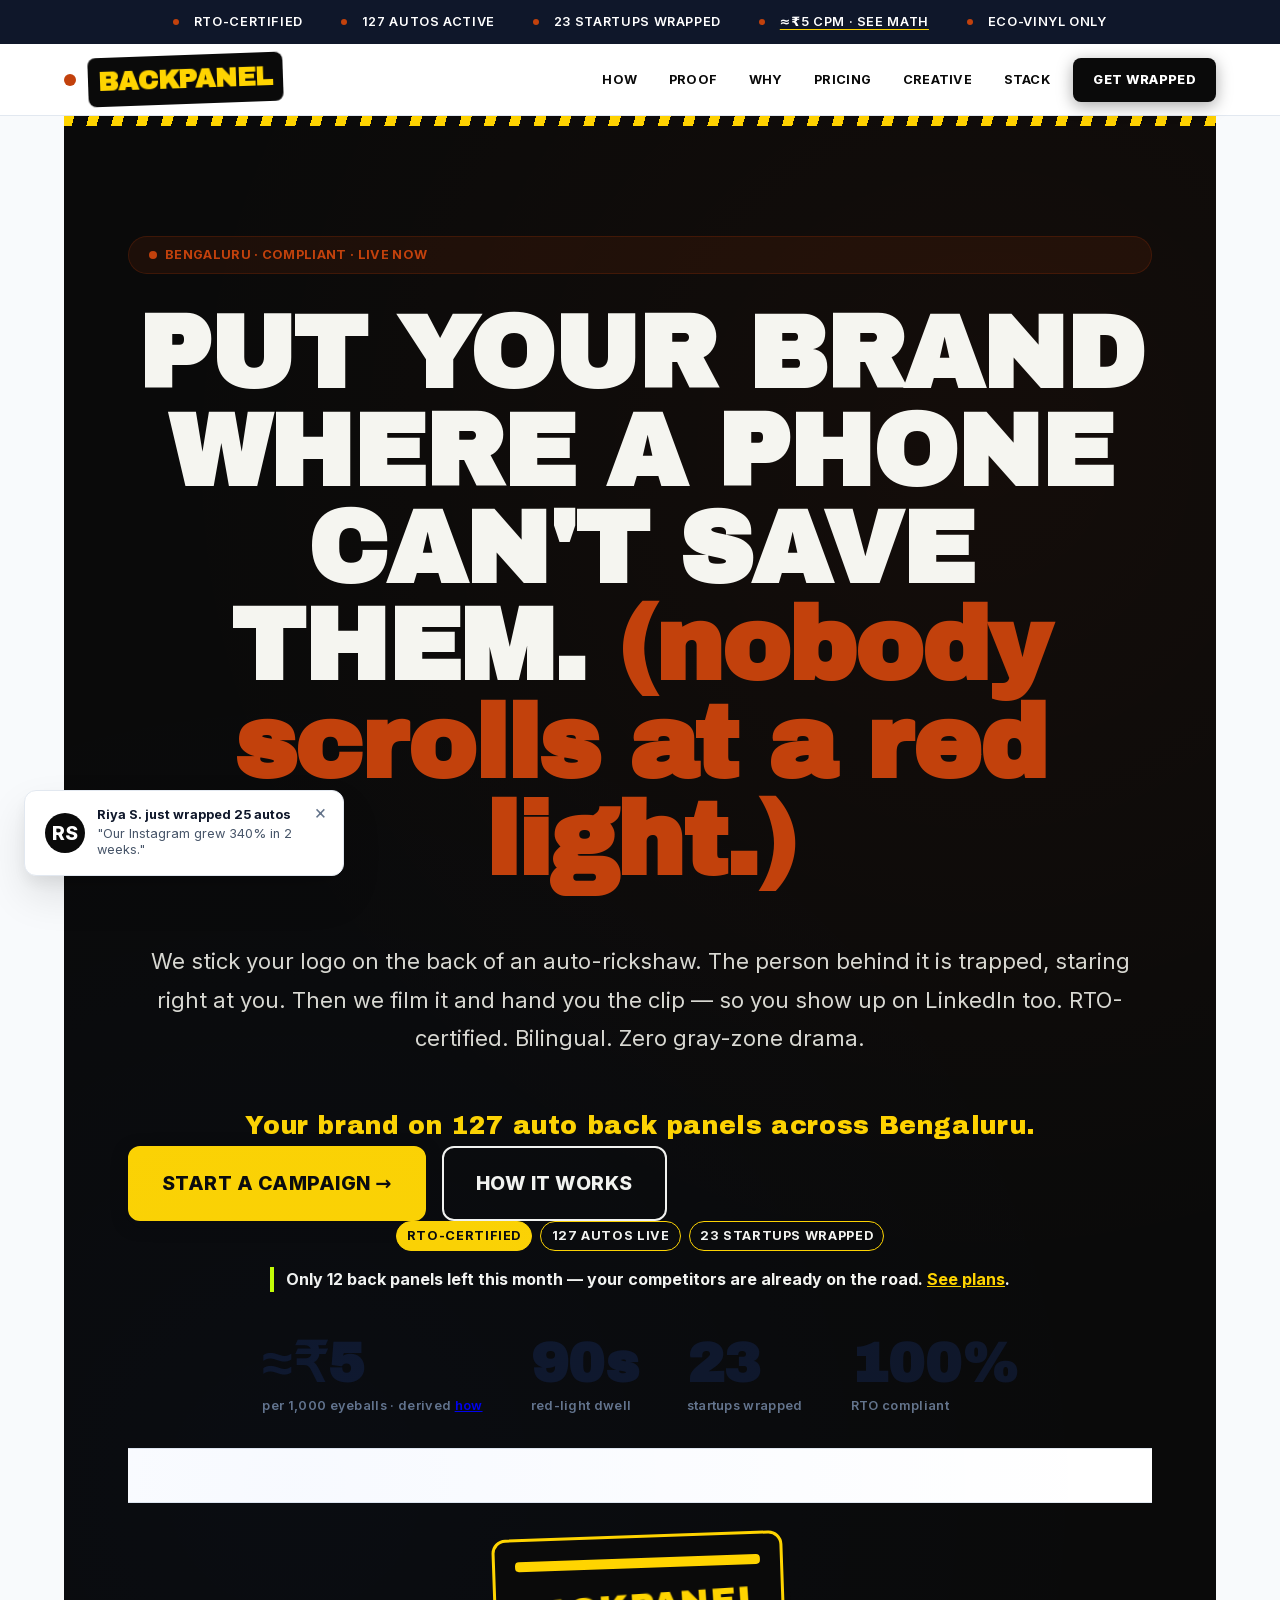
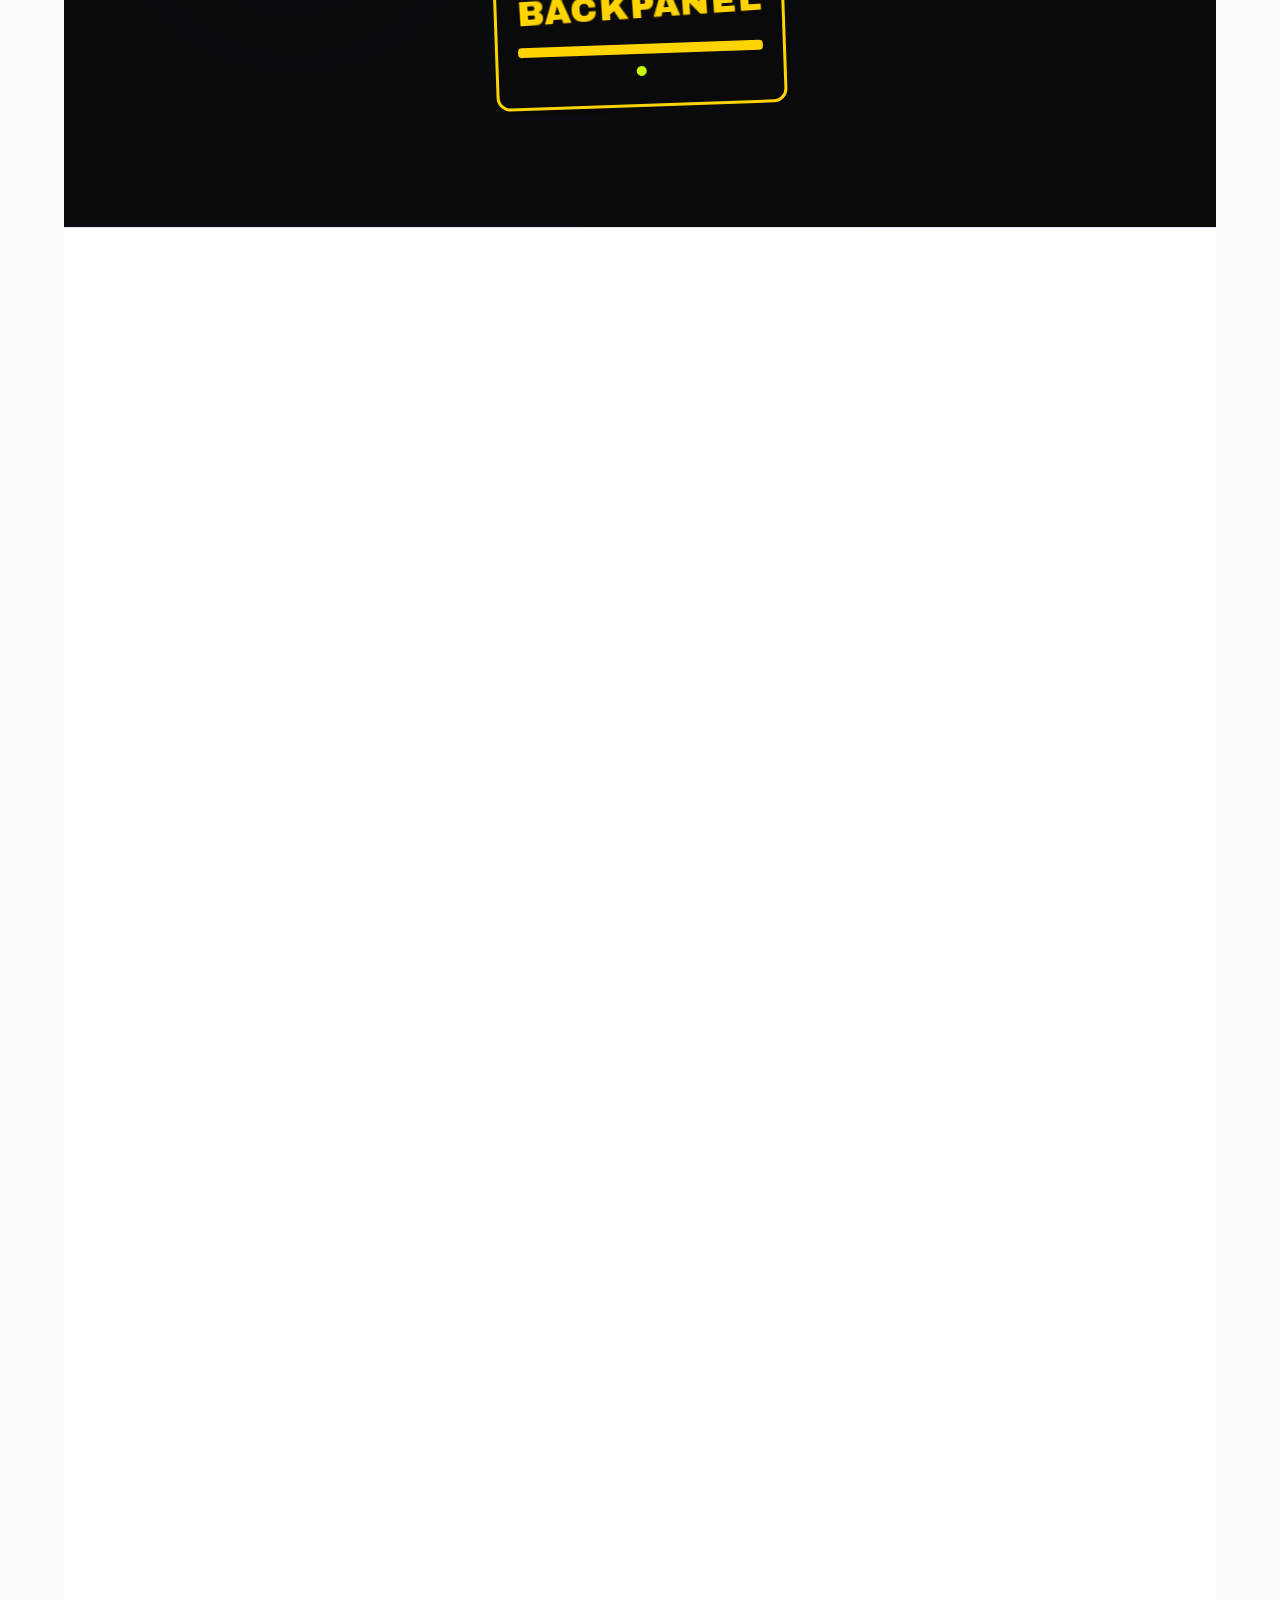
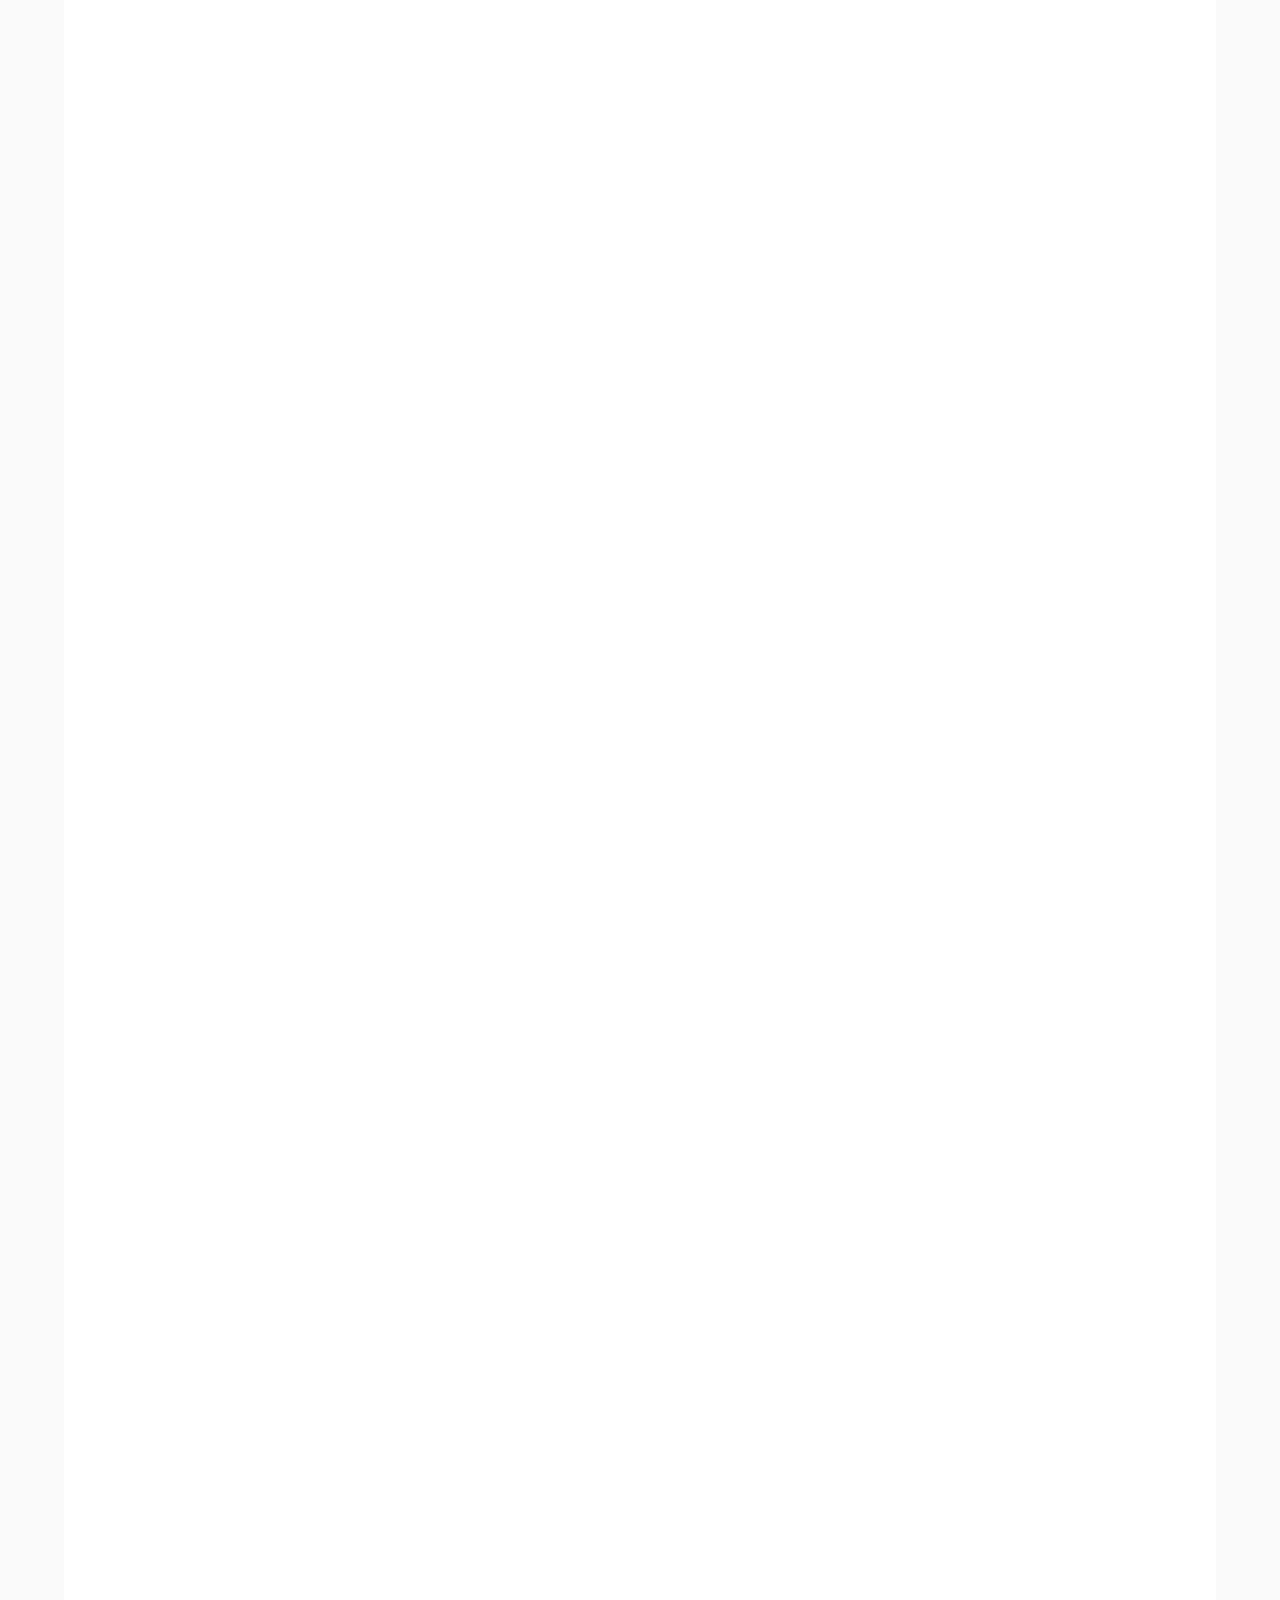
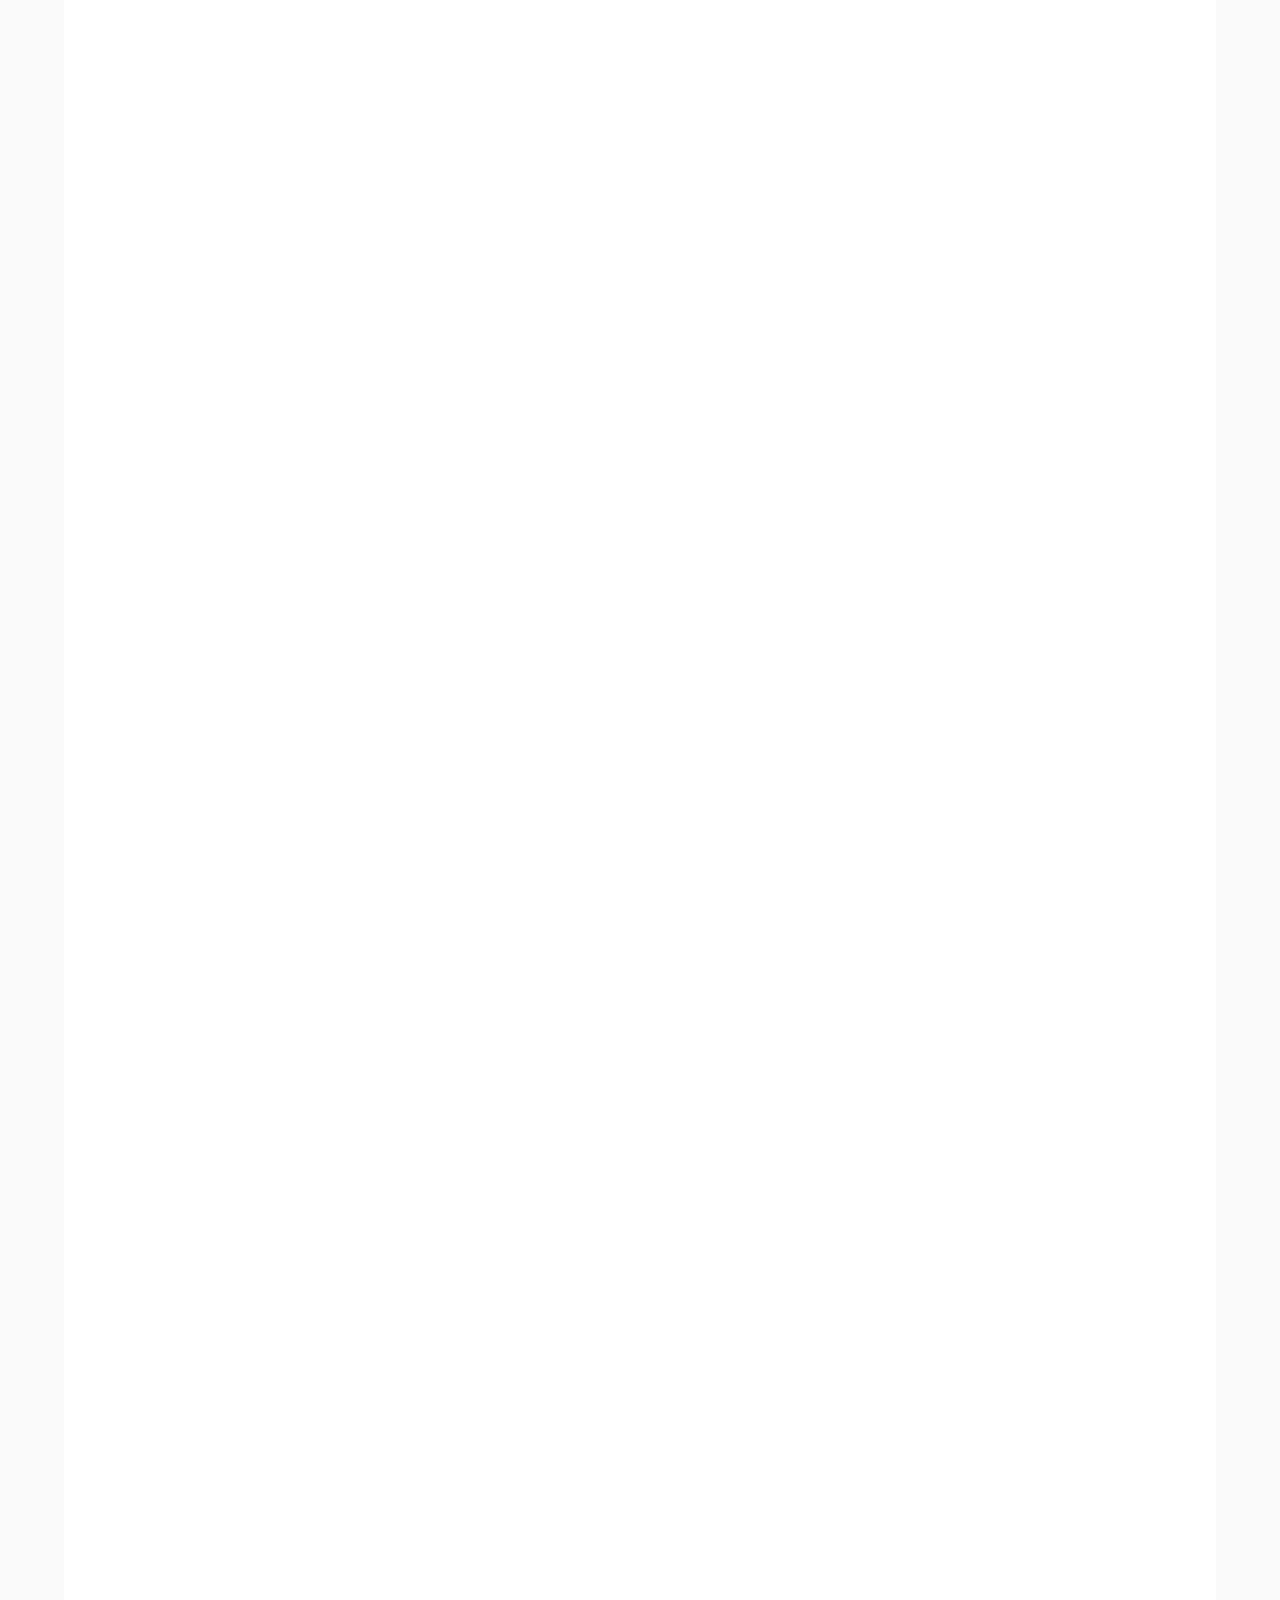
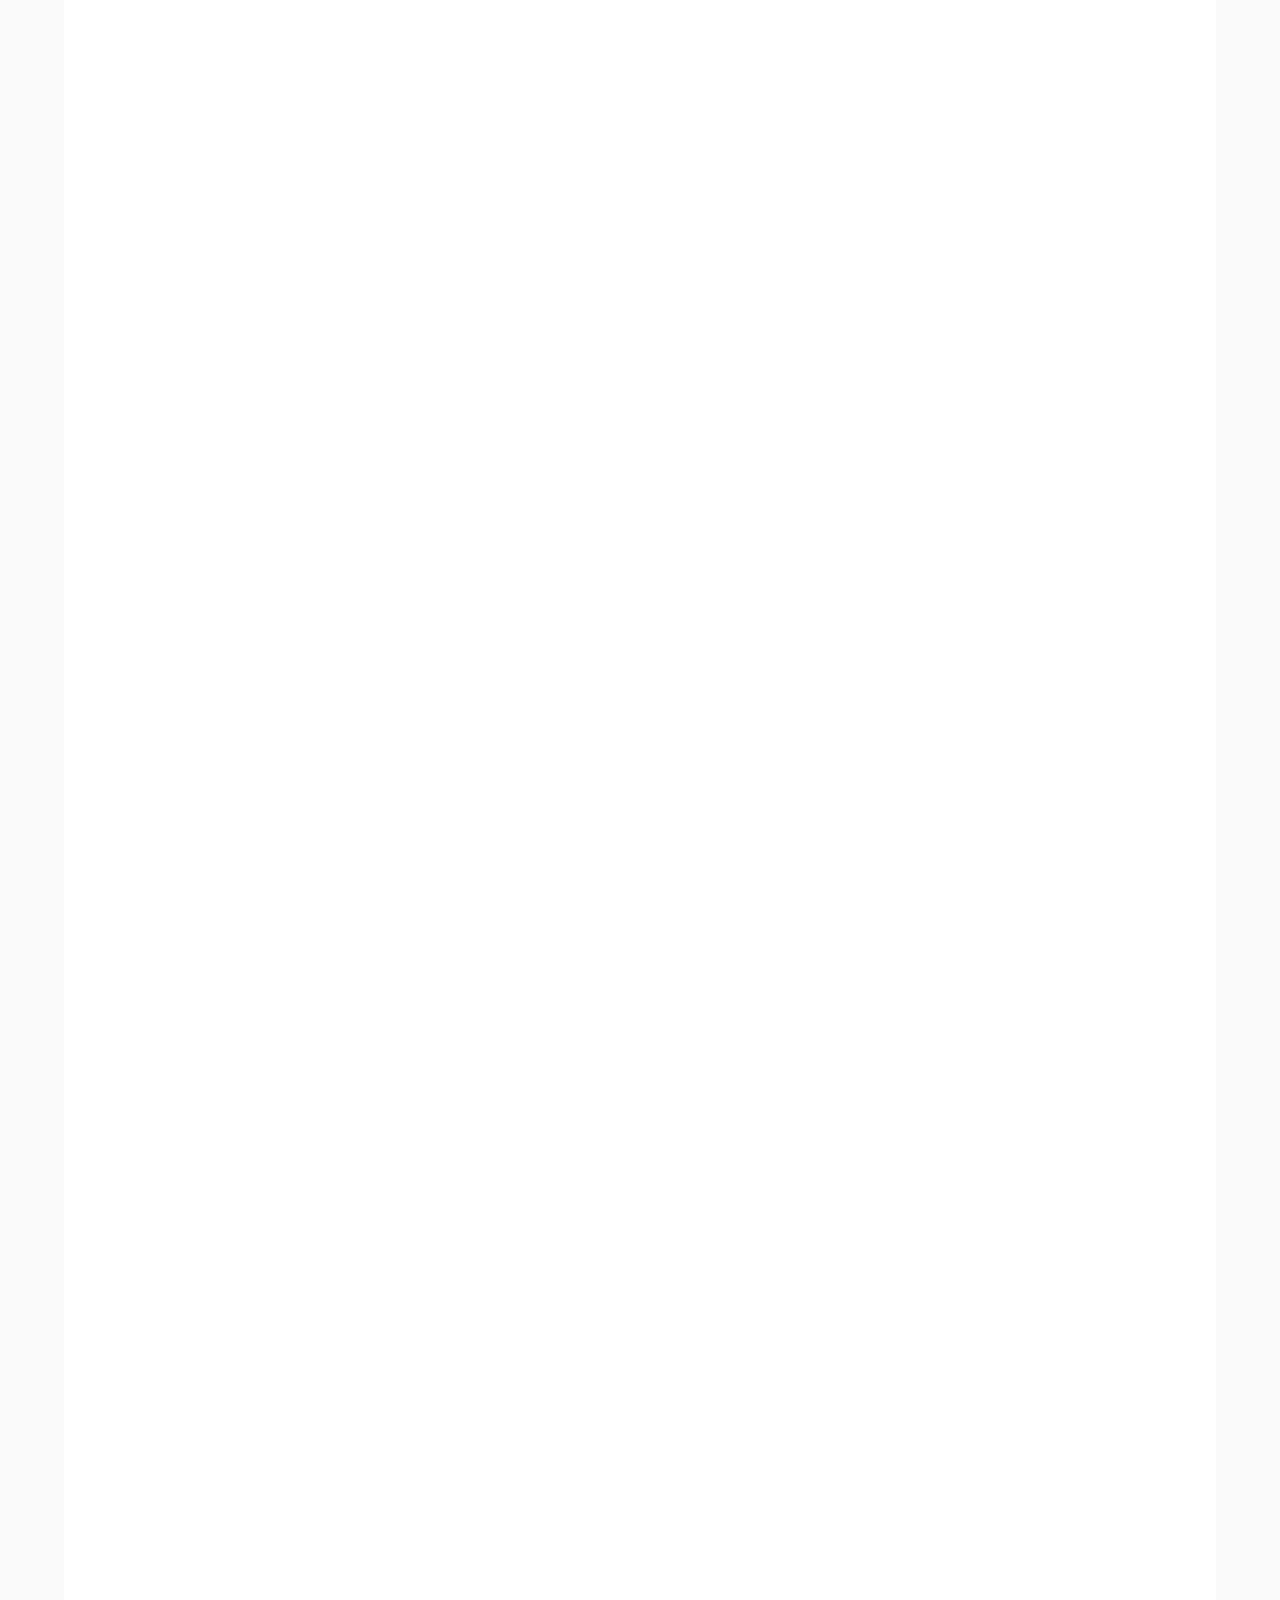
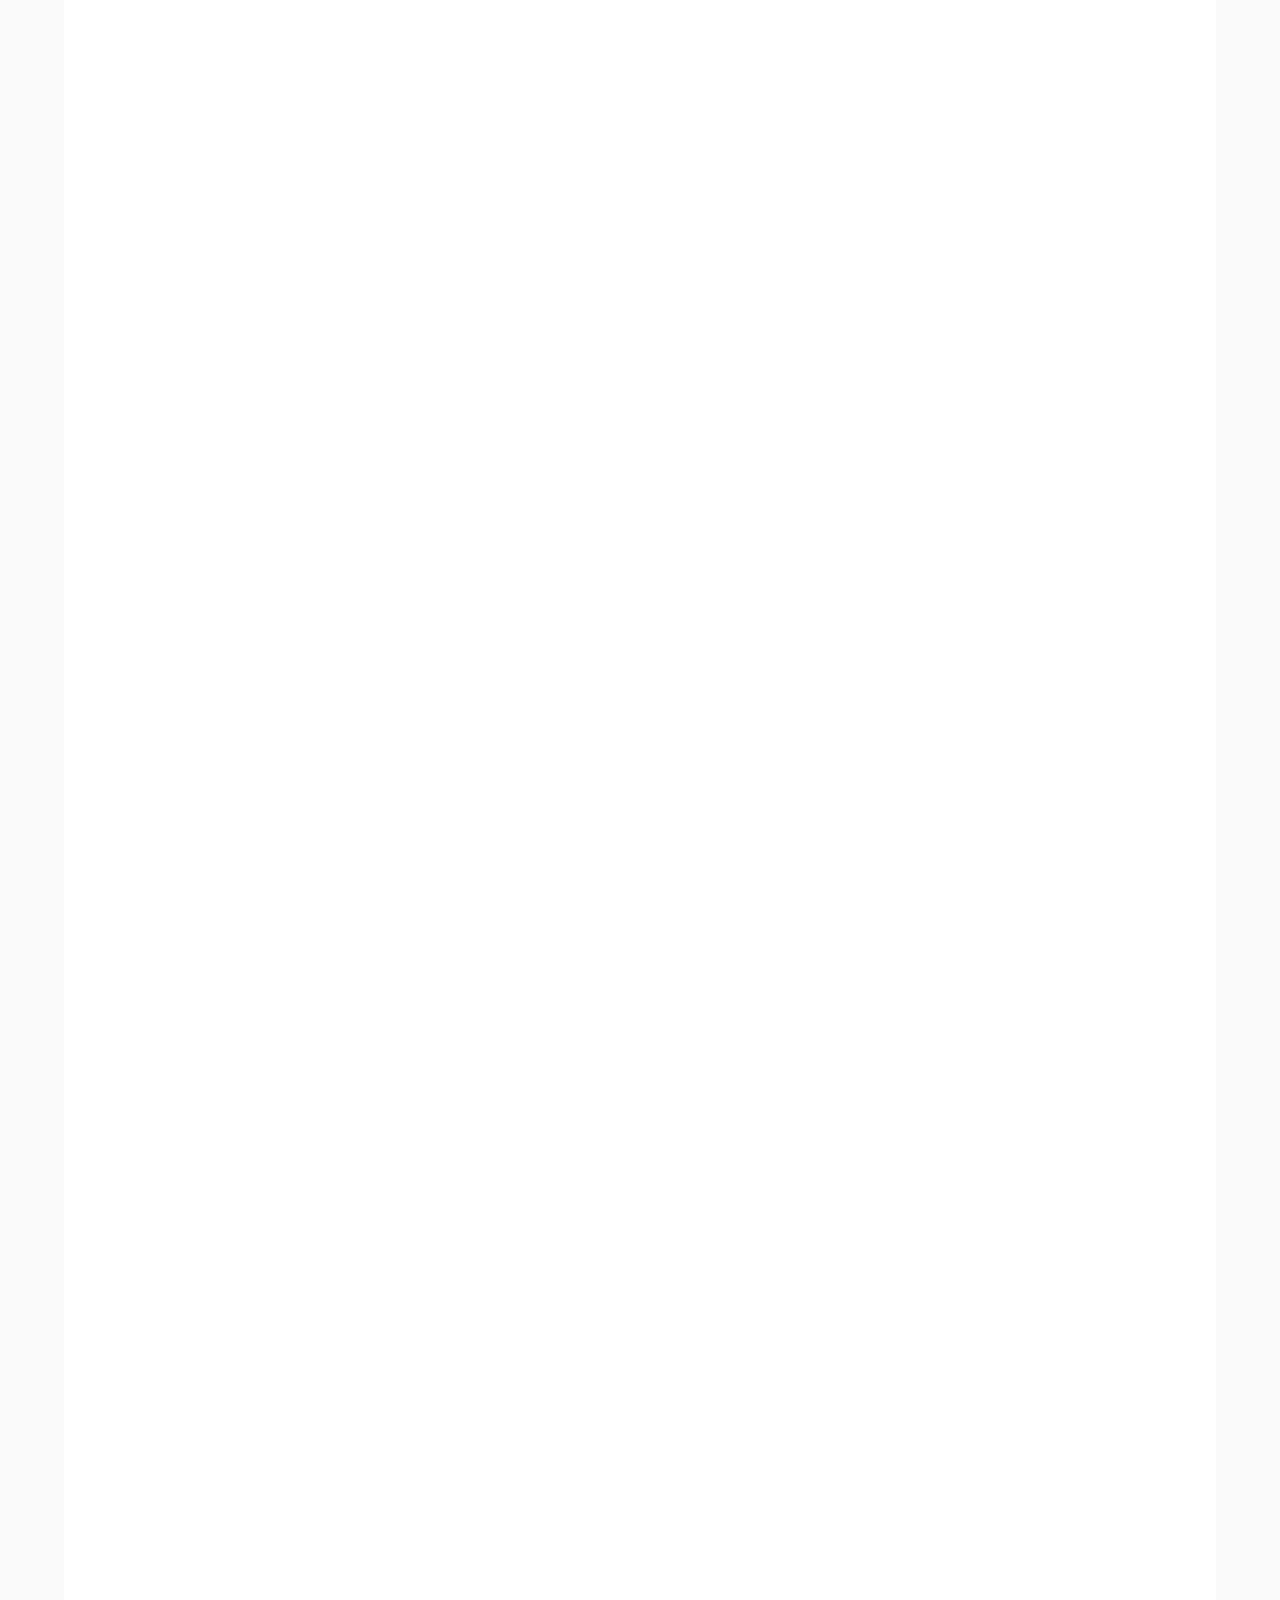
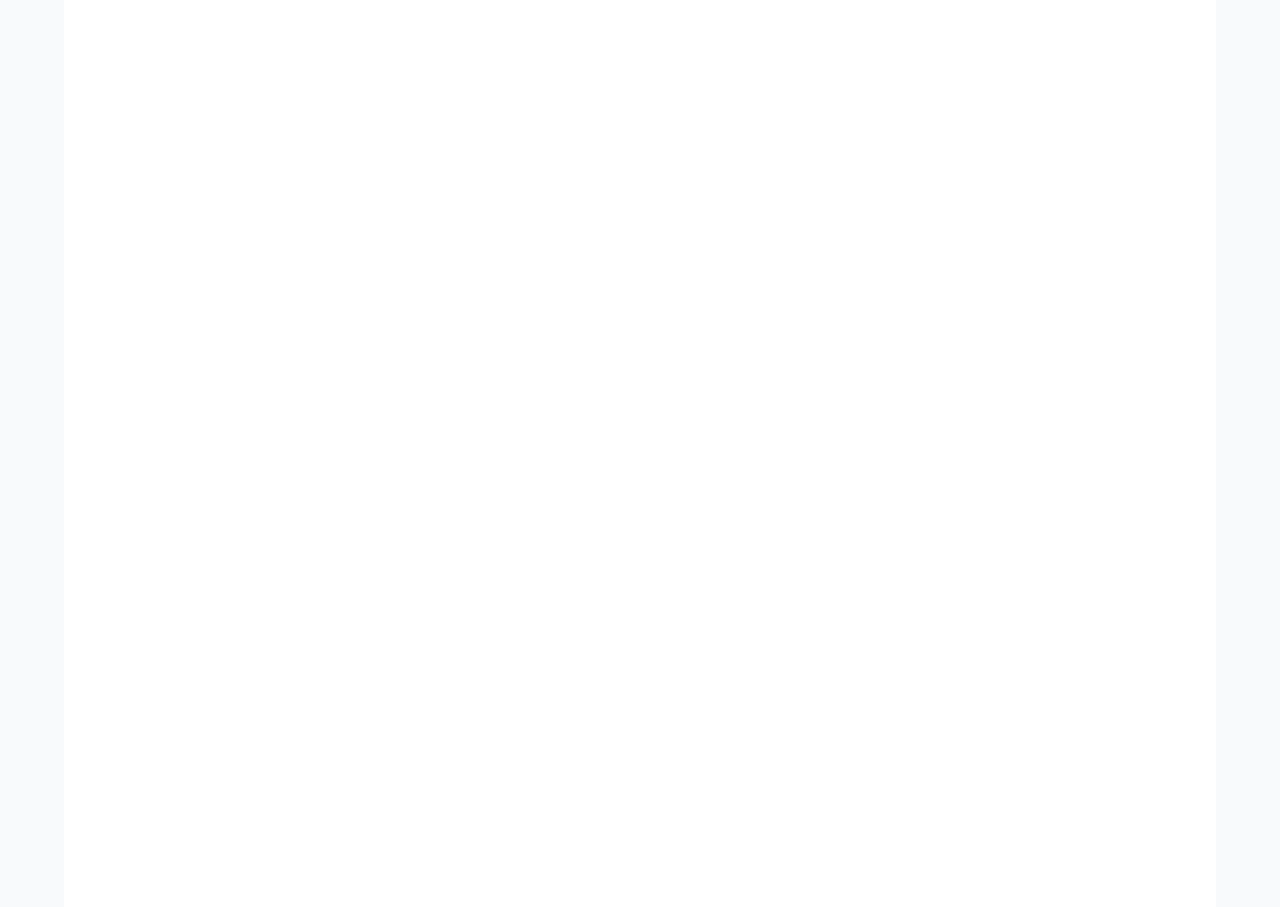
==== index.html @ 1216de45 "fix: red-light stare visual with dwell countdown and readable marker" ====
<!DOCTYPE html>
<html lang="en" data-theme="light">
<head>
<meta charset="UTF-8" />
<meta name="viewport" content="width=device-width, initial-scale=1.0, maximum-scale=5.0, viewport-fit=cover" />

<!-- Primary Meta -->
<title>BACKPANEL — Auto Back-Panel Ads for Startups | Bengaluru</title>
<meta name="description" content="BACKPANEL puts your brand on auto-rickshaw back-panels in Bengaluru. RTO-certified, eco-vinyl, all-inclusive. Approx Rs.5 CPM, derived. Get wrapped." />
<meta name="keywords" content="auto rickshaw advertising, back panel ads, Bengaluru ads, outdoor advertising, OOH advertising, startup marketing, RTO certified auto ads" />
<meta name="author" content="BACKPANEL" />
<meta name="robots" content="index, follow, max-image-preview:large, max-snippet:-1" />
<link rel="canonical" href="https://thebackpanel.github.io/" />

<!-- Favicon -->
<link rel="icon" type="image/svg+xml" href="assets/favicon.svg" />
<link rel="icon" type="image/svg+xml" href="assets/favicon-dark.svg" media="(prefers-color-scheme: dark)" />
<link rel="icon" type="image/png" sizes="32x32" href="assets/favicon-32x32.png" />
<link rel="icon" type="image/png" sizes="180x180" href="assets/apple-touch-icon.png" />
<link rel="apple-touch-icon" href="assets/apple-touch-icon.png" />
<link rel="manifest" href="site.webmanifest" />
<meta name="theme-color" content="#0A0A0A" />

<!-- Open Graph -->
<meta property="og:type" content="website" />
<meta property="og:url" content="https://thebackpanel.github.io/" />
<meta property="og:title" content="BACKPANEL — Auto Back-Panel Ads for Startups" />
<meta property="og:description" content="RTO-certified auto-rickshaw back-panel advertising in Bengaluru. Approx Rs.5 CPM derived, 90s red-light dwell, eco-vinyl. Get wrapped." />
<meta property="og:image" content="https://thebackpanel.github.io/assets/og-image.png" />
<meta property="og:image:width" content="1200" />
<meta property="og:image:height" content="630" />
<meta property="og:site_name" content="BACKPANEL" />
<meta property="og:locale" content="en_IN" />

<!-- Twitter Card -->
<meta name="twitter:card" content="summary_large_image" />
<meta name="twitter:url" content="https://thebackpanel.github.io/" />
<meta name="twitter:title" content="BACKPANEL — Auto Back-Panel Ads for Startups" />
<meta name="twitter:description" content="RTO-certified auto-rickshaw back-panel ads. Approx Rs.5 CPM derived, 90s red-light dwell, eco-vinyl. Compliant auto-ad network." />
<meta name="twitter:image" content="https://thebackpanel.github.io/assets/og-image.png" />

<!-- Performance: Preload critical assets -->
<!-- Fonts: self-hosted subset woff2, preloaded (no third-party chain) -->
<link rel="preload" href="assets/fonts/archivo-black-latin.woff2" as="font" type="font/woff2" crossorigin />
<link rel="preload" href="assets/fonts/inter-var-latin.woff2" as="font" type="font/woff2" crossorigin />
<link rel="preload" href="src/styles/global.css" as="style" />
<link rel="preload" href="src/styles/tokens.css" as="style" />
<link rel="preload" href="src/styles/styles.css" as="style" />

<!-- Critical CSS: above-fold only (full styles deferred below) -->
<style>
@font-face{font-family:'Archivo Black';font-style:normal;font-weight:400;font-display:swap;src:url('assets/fonts/archivo-black-latin.woff2') format('woff2')}
@font-face{font-family:'Archivo Fallback';src:local('Arial Black'),local('Arial-BoldMT');size-adjust:100%;ascent-override:87.8%;descent-override:21%;line-gap-override:0%}
@font-face{font-family:'Inter';font-style:normal;font-weight:400 900;font-display:swap;src:url('assets/fonts/inter-var-latin.woff2') format('woff2')}
@font-face{font-family:'Inter Fallback';src:local('.SFNSText'),local('.SFNSDisplay'),local('Segoe UI'),local('Roboto'),local('Helvetica Neue'),local('Arial');size-adjust:105%;ascent-override:92%;descent-override:23%;line-gap-override:0%}
*,*::before,*::after{box-sizing:border-box;margin:0;padding:0}
html{overflow-x:hidden;scroll-behavior:smooth}
body{background:#0A0A0A;color:#F5F5F0;font-family:'Inter','Inter Fallback',system-ui,'Segoe UI',sans-serif;line-height:1.6;-webkit-font-smoothing:antialiased;overflow-x:hidden}
.skip-link{position:absolute;left:-999px;top:0;background:#0A0A0A;color:#FFD400;padding:.75rem 1rem;z-index:500;font-weight:700}
.trust-bar{background:#0A0A0A;color:#F5F5F0;padding:.6rem 1rem;font-size:.72rem;font-weight:600;letter-spacing:.08em;display:flex;justify-content:center;gap:1rem 2rem;flex-wrap:wrap}
.trust-bar .dot{width:6px;height:6px;background:#FFD400;border-radius:9999px;display:inline-block;margin-right:.4rem}
.site-nav{display:flex;justify-content:space-between;align-items:center;padding:0 clamp(1rem,5vw,4rem);min-height:72px;background:rgba(255,255,255,.94);position:sticky;top:0;z-index:200}
.site-logo{font-family:'Archivo Black','Archivo Fallback','Arial Black',sans-serif;font-weight:400;text-decoration:none;color:#0A0A0A;display:flex;align-items:center;gap:.6rem}
.site-logo .dot{width:12px;height:12px;background:#FFD400;border-radius:9999px}
.logo-panel{background:#0A0A0A;color:#FFD400;padding:.15em .4em;border-radius:.35em;transform:rotate(-2deg);display:inline-block}
.nav-links{display:flex;gap:.5rem 1rem;align-items:center;flex-wrap:wrap}
.nav-links a{font-weight:700;font-size:.75rem;color:#0A0A0A;text-decoration:none;letter-spacing:.03em}
.nav-toggle-input{display:none}.nav-toggle-btn{display:none}
.hero{background-color:#0A0A0A;background-image:repeating-linear-gradient(105deg,#FFD400 0 10px,transparent 10px 24px);background-size:100% 10px;background-repeat:no-repeat;background-position:top;color:#F5F5F0;padding:clamp(3rem,8vw,6rem) clamp(1rem,5vw,4rem);text-align:center;overflow:hidden}
.hero-badge{display:inline-flex;align-items:center;gap:.5rem;font-size:.72rem;font-weight:700;letter-spacing:.1em;color:#FFD400;border:1px solid #FFD400;border-radius:9999px;padding:.4rem 1rem;margin-bottom:1.5rem}
.hero-badge .pulse{width:8px;height:8px;background:#C6FF00;border-radius:9999px}
.hero h1{font-family:'Archivo Black','Archivo Fallback','Arial Black',sans-serif;font-size:clamp(3rem,8vw,7rem);line-height:.95;letter-spacing:-.02em;margin-bottom:1.25rem;overflow-wrap:break-word}
.hero h1 em{color:#FFD400;font-style:normal}
.hero .sub{color:#d8d8d2;font-size:clamp(1rem,.93rem + .35vw,1.25rem);max-width:60ch;margin:0 auto 1rem;line-height:1.7}
.hero-value{color:#FFD400;font-family:'Archivo Black','Archivo Fallback','Arial Black',sans-serif;font-size:clamp(1.1rem,1rem + .5vw,1.4rem);margin:0 0 1.5rem}
.hero-cta{display:flex;gap:.75rem;justify-content:center;flex-wrap:wrap;margin-bottom:1.5rem}
.btn{display:inline-flex;align-items:center;justify-content:center;background:#0A0A0A;color:#FFD400;border:2px solid #FFD400;padding:1rem 2rem;font-weight:800;font-size:1rem;border-radius:.75rem;text-decoration:none;min-height:52px}
.hero .btn{background:#FFD400;color:#0A0A0A;border-color:#FFD400}
.btn.ghost{background:transparent;color:#F5F5F0;border:2px solid #F5F5F0}
.trust-chips{display:flex;gap:.5rem;justify-content:center;flex-wrap:wrap;margin-bottom:1rem}
.trust-chips .chip{font-size:.72rem;font-weight:700;letter-spacing:.05em;border:1px solid #FFD400;color:#F5F5F0;border-radius:9999px;padding:.35rem .8rem}
.trust-chips .chip:first-child{background:#FFD400;color:#0A0A0A}
.scarcity-note{font-size:.85rem;font-weight:700;color:#F5F5F0;border-left:3px solid #C6FF00;padding-left:.75rem;max-width:52ch;margin:0 auto 2rem;text-align:left}
.scarcity-note a{color:#FFD400}
.hero-stats{display:grid;grid-template-columns:repeat(auto-fit,minmax(120px,1fr));gap:1rem;max-width:800px;margin:0 auto 2rem}
.hero-stat .num{font-family:'Archivo Black','Archivo Fallback','Arial Black',sans-serif;font-size:clamp(1.6rem,1.4rem + 1vw,2.4rem);color:#FFD400}
.hero-stat .label{font-size:.78rem;color:#d8d8d2}
.ticker{border-top:1px solid #333;border-bottom:1px solid #333;padding:.8rem 0;font-weight:700;font-size:.72rem;letter-spacing:.08em;color:#FFD400;white-space:nowrap;overflow:hidden}
.panel-card{background:#0A0A0A;border:3px solid #FFD400;border-radius:1rem;transform:rotate(-2deg);max-width:420px;margin:2rem auto 0;padding:1.25rem 1rem;box-shadow:6px 6px 0 rgba(255,212,0,.35)}
.panel-card .stripe{display:block;height:10px;background:repeating-linear-gradient(105deg,#FFD400 0 12px,#0A0A0A 12px 24px);border-radius:4px}
.panel-card .stamp{display:block;font-family:'Archivo Black','Archivo Fallback','Arial Black',sans-serif;color:#FFD400;font-size:clamp(1.4rem,1.2rem + 2vw,2.2rem);letter-spacing:.02em;margin:.6rem 0}
.panel-card .dot{width:10px;height:10px;background:#C6FF00;border-radius:9999px;margin:.4rem auto 0}
</style>

<!-- Styles: deferred (non-blocking) with no-JS fallback -->
<link rel="stylesheet" href="src/styles/global.css" media="print" onload="this.media='all'" />
<link rel="stylesheet" href="src/styles/tokens.css" media="print" onload="this.media='all'" />
<link rel="stylesheet" href="src/styles/styles.css" media="print" onload="this.media='all'" />
<noscript>
<link rel="stylesheet" href="src/styles/global.css" />
<link rel="stylesheet" href="src/styles/tokens.css" />
<link rel="stylesheet" href="src/styles/styles.css" />
</noscript>

<!-- JSON-LD Structured Data -->
<script type="application/ld+json">
{
  "@context": "https://schema.org",
  "@type": "WebApplication",
  "name": "BACKPANEL",
  "url": "https://thebackpanel.github.io/",
  "applicationCategory": "MarketingApplication",
  "operatingSystem": "Web",
  "description": "Auto back-panel advertising platform for startups. RTO-certified, eco-vinyl, all-inclusive campaigns in Bengaluru.",
  "browserRequirements": "Requires a modern web browser with JavaScript enabled.",
  "offers": {
    "@type": "AggregateOffer",
    "lowPrice": "15000",
    "highPrice": "120000",
    "priceCurrency": "INR",
    "offerCount": "3"
  },
  "provider": {
    "@type": "Organization",
    "name": "BACKPANEL",
    "url": "https://thebackpanel.github.io/",
    "logo": "assets/logo_lockup.png",
    "contactPoint": {
      "@type": "ContactPoint",
      "email": "founders@backpanel.in",
      "contactType": "customer service"
    }
  },
  "areaServed": {
    "@type": "City",
    "name": "Bengaluru"
  }
}
</script>
<script type="application/ld+json">
{
  "@context": "https://schema.org",
  "@type": "BreadcrumbList",
  "itemListElement": [
    { "@type": "ListItem", "position": 1, "name": "Home", "item": "https://thebackpanel.github.io/" },
    { "@type": "ListItem", "position": 2, "name": "How It Works", "item": "https://thebackpanel.github.io/#how" },
    { "@type": "ListItem", "position": 3, "name": "Proof", "item": "https://thebackpanel.github.io/#proof" },
    { "@type": "ListItem", "position": 4, "name": "Pricing", "item": "https://thebackpanel.github.io/#pricing" },
    { "@type": "ListItem", "position": 5, "name": "Contact", "item": "https://thebackpanel.github.io/#contact" }
  ]
}
</script>
<script type="application/ld+json">
{
  "@context": "https://schema.org",
  "@type": "FAQPage",
  "mainEntity": [
    {
      "@type": "Question",
      "name": "What is BACKPANEL?",
      "acceptedAnswer": {
        "@type": "Answer",
        "text": "BACKPANEL is Bengaluru's only RTO-certified auto-rickshaw back-panel advertising network. We put your brand on the back of autos, targeting specific neighbourhoods with eco-vinyl, bilingual creatives, and full legal compliance."
      }
    },
    {
      "@type": "Question",
      "name": "How much does auto advertising cost?",
      "acceptedAnswer": {
        "@type": "Answer",
        "text": "Pricing starts at ₹15,000–20,000 per month for 10 autos in your target neighbourhood. The Neighbourhood plan (25 autos) is ₹35,000–45,000. Saturation (50+ autos) is ₹80,000–1.2L. All plans include print, install, RTO sign-off, ad tax, GPS proof, eco-vinyl, and a founder video."
      }
    },
    {
      "@type": "Question",
      "name": "Is auto-rickshaw advertising legal?",
      "acceptedAnswer": {
        "@type": "Answer",
        "text": "Yes — when done right. BACKPANEL operates exclusively on back-panels with full RTO and municipal sign-off, per auto, per city. We use eco-vinyl, stay inside the 75% ad area rule, carry the NOC, and pay the ad tax. No hood stickers or gray-zone tactics."
      }
    },
    {
      "@type": "Question",
      "name": "What is the estimated reach per auto?",
      "acceptedAnswer": {
        "@type": "Answer",
        "text": "Each auto generates approximately 8,000–12,000 impressions per day based on transit OOH benchmarks. At our derived ≈₹5–8 CPM — the math is published on this page — BACKPANEL is among the most cost-effective outdoor channels for Bengaluru startups."
      }
    },
    {
      "@type": "Question",
      "name": "Which areas do you cover?",
      "acceptedAnswer": {
        "@type": "Answer",
        "text": "The neighbourhood you sell in — Koramangala, Indiranagar, HSR, Whitefield, and anywhere your customers actually live. You pick one area and we blanket it, instead of spraying the whole city and calling it awareness."
      }
    },
    {
      "@type": "Question",
      "name": "How long does a campaign run?",
      "acceptedAnswer": {
        "@type": "Answer",
        "text": "Three months minimum, because recall compounds. Month one buys novelty; month three buys \"I've seen you everywhere.\" Shorter launch bursts are possible — ask."
      }
    },
    {
      "@type": "Question",
      "name": "What proof do I get that the ads ran?",
      "acceptedAnswer": {
        "@type": "Answer",
        "text": "GPS-tagged photos of every auto, route maps, and a clean link (bp.in/yourbrand) you can screenshot straight to LinkedIn. If an auto isn't on the road, it isn't on your invoice."
      }
    },
    {
      "@type": "Question",
      "name": "What is Pitch on Wheels?",
      "acceptedAnswer": {
        "@type": "Answer",
        "text": "Pitch on Wheels is our viral contest where founders record a 30-second pitch. The best entries win 50 free back-panels and a filmed Reel. It is designed to generate LinkedIn reach and community engagement beyond just the physical ad."
      }
    }
  ]
}
</script>
<script type="application/ld+json">
{
  "@context": "https://schema.org",
  "@type": "Organization",
  "name": "BACKPANEL",
  "url": "https://thebackpanel.github.io/",
  "logo": "assets/logo_lockup.png",
  "description": "Bengaluru's only RTO-certified auto-rickshaw back-panel advertising network for startups.",
  "areaServed": {
    "@type": "City",
    "name": "Bengaluru"
  },
  "contactPoint": {
    "@type": "ContactPoint",
    "email": "founders@backpanel.in",
    "contactType": "customer service"
  }
}
</script>
<script type="application/ld+json">
{
  "@context": "https://schema.org",
  "@graph": [
    {
      "@type": "LocalBusiness",
      "@id": "https://thebackpanel.github.io/#business",
      "name": "BACKPANEL",
      "description": "Bengaluru's only RTO-certified auto-rickshaw back-panel advertising network for startups.",
      "url": "https://thebackpanel.github.io/",
      "email": "founders@backpanel.in",
      "areaServed": {
        "@type": "City",
        "name": "Bengaluru"
      },
      "geo": {
        "@type": "GeoCoordinates",
        "latitude": "12.9716",
        "longitude": "77.5946",
        "description": "Service-area centre: Bengaluru, Karnataka, IN"
      },
      "hasOfferCatalog": {
        "@type": "OfferCatalog",
        "name": "Back-panel advertising tiers",
        "itemListElement": [
          {
            "@type": "Offer",
            "name": "Saturation",
            "description": "50-plus autos, you basically own the city. Includes a contest entry for 50 free panels.",
            "priceCurrency": "INR",
            "priceSpecification": {
              "@type": "PriceSpecification",
              "minPrice": "80000",
              "maxPrice": "120000"
            },
            "availability": "https://schema.org/InStock",
            "seller": {
              "@id": "https://thebackpanel.github.io/#business"
            }
          },
          {
            "@type": "Offer",
            "name": "Neighbourhood",
            "description": "25 autos, one hood, two creative variants. Most popular tier. Comes with the Pitch-on-Wheels reel.",
            "priceCurrency": "INR",
            "priceSpecification": {
              "@type": "PriceSpecification",
              "minPrice": "35000",
              "maxPrice": "45000"
            },
            "availability": "https://schema.org/InStock",
            "seller": {
              "@id": "https://thebackpanel.github.io/#business"
            }
          },
          {
            "@type": "Offer",
            "name": "Starter",
            "description": "10 autos, your hood, a toe in the water. Plus one founder video.",
            "priceCurrency": "INR",
            "priceSpecification": {
              "@type": "PriceSpecification",
              "minPrice": "15000",
              "maxPrice": "20000"
            },
            "availability": "https://schema.org/InStock",
            "seller": {
              "@id": "https://thebackpanel.github.io/#business"
            }
          }
        ]
      }
    },
    {
      "@type": "Service",
      "serviceType": "Auto-rickshaw back-panel advertising",
      "provider": {
        "@id": "https://thebackpanel.github.io/#business"
      },
      "areaServed": {
        "@type": "City",
        "name": "Bengaluru"
      }
    }
  ]
}
</script>
</head>
<body>
<a class="skip-link" href="#main-content">Skip to main content</a>

<!-- TRUST BAR -->
<div class="trust-bar" role="banner" aria-label="Company statistics">
  <span><span class="dot" aria-hidden="true"></span>RTO-CERTIFIED</span>
  <span><span class="dot" aria-hidden="true"></span>127 AUTOS ACTIVE</span>
  <span><span class="dot" aria-hidden="true"></span>23 STARTUPS WRAPPED</span>
  <span><span class="dot" aria-hidden="true"></span><a href="#math">≈₹5 CPM · SEE MATH</a></span>
  <span><span class="dot" aria-hidden="true"></span>ECO-VINYL ONLY</span>
</div>

<!-- NAVIGATION -->
<header class="site-nav" id="nav" role="banner">
  <a href="/" class="site-logo" aria-label="BACKPANEL home">
    <span class="dot" aria-hidden="true"></span><span class="logo-panel">BACKPANEL</span>
  </a>
  <input type="checkbox" id="navtoggle" class="nav-toggle-input" aria-hidden="true" />
  <label for="navtoggle" class="nav-toggle-btn" aria-label="Toggle navigation menu" role="button" tabindex="0">&#9776;</label>
  <nav class="nav-links" aria-label="Primary navigation">
    <a href="#how">HOW</a>
    <a href="#proof">PROOF</a>
    <a href="#why">WHY</a>
    <a href="#pricing">PRICING</a>
    <a href="#creative">CREATIVE</a>
    <a href="stack.html">STACK</a>
    <a href="#contact" class="cta">GET WRAPPED</a>
  </nav>
</header>

<!-- MAIN CONTENT -->
<main id="main-content" role="main">

<!-- HERO -->
<section class="hero" aria-labelledby="hero-heading">
  <div class="hero-badge" role="status">
    <span class="pulse" aria-hidden="true"></span>
    BENGALURU · COMPLIANT · LIVE NOW
  </div>
  <h1 id="hero-heading">PUT YOUR BRAND WHERE A PHONE CAN'T SAVE THEM. <em>(nobody scrolls at a red light.)</em></h1>
  <p class="sub">We stick your logo on the back of an auto-rickshaw. The person behind it is trapped, staring right at you. Then we film it and hand you the clip — so you show up on LinkedIn too. RTO-certified. Bilingual. Zero gray-zone drama.</p>
  <p class="hero-value"><strong>Your brand on 127 auto back panels across Bengaluru.</strong></p>
  <div class="hero-cta" role="group" aria-label="Primary actions">
    <a href="#contact" class="btn" data-event="cta_hero">START A CAMPAIGN →</a>
    <a href="#how" class="btn ghost">HOW IT WORKS</a>
  </div>
  <div class="trust-chips" role="list" aria-label="Trust badges"><span class="chip" role="listitem">RTO-CERTIFIED</span><span class="chip" role="listitem">127 AUTOS LIVE</span><span class="chip" role="listitem">23 STARTUPS WRAPPED</span></div>
  <p class="scarcity-note">Only 12 back panels left this month — your competitors are already on the road. <a href="#pricing">See plans</a>.</p>
  <div class="hero-stats" role="list" aria-label="Key statistics">
    <div class="hero-stat" role="listitem"><div class="num">≈₹5</div><div class="label">per 1,000 eyeballs · derived <a href="#math">how</a></div></div>
    <div class="hero-stat" role="listitem"><div class="num">90s</div><div class="label">red-light dwell</div></div>
    <div class="hero-stat" role="listitem"><div class="num">23</div><div class="label">startups wrapped</div></div>
    <div class="hero-stat" role="listitem"><div class="num">100%</div><div class="label">RTO compliant</div></div>
  </div>
  <div class="ticker" aria-hidden="true"><span>THE ONLY RTO-CERTIFIED AUTO-AD NETWORK THAT MAKES STARTUPS ACTUALLY GO VIRAL · ALL-INCLUSIVE · GPS-PROOFED · NO GRAY ZONE *</span></div>
  <div class="panel-card" aria-hidden="true"><span class="stripe"></span><span class="stamp">BACKPANEL</span><span class="stripe"></span><span class="dot"></span></div>
</section>

<!-- PROOF -->
<section id="proof" class="block alt" aria-labelledby="proof-heading">
  <div class="wrap">
    <h2 id="proof-heading">The numbers <span class="hl">don't lie</span></h2>
    <p class="section-sub">Other agencies sell "impressions." We sell the fact that a stranger will stare at your brand for 90 seconds at a red light because there's literally nothing else to look at. Honest footnote, because you would ask: 90 seconds is the dwell — the light stays red that long. Readable, eyes-on-the-panel time is 3–4 seconds per glance, repeated car after car. Still more attention than any banner you have ever bought.</p>
    <div class="redlight" role="img" aria-label="Rear view of an auto-rickshaw waiting at a red light. Its back panel carries a sample ad. A counter shows 90 seconds of dwell; a marker notes 3 to 4 seconds of readable exposure per glance.">
      <div class="rl-scene" aria-hidden="true">
        <div class="rl-signal"><span class="rl-lamp rl-red on"></span><span class="rl-lamp rl-amber"></span><span class="rl-lamp rl-green"></span></div>
        <div class="rl-road"></div>
        <div class="rl-auto">
          <div class="rl-canopy"></div>
          <div class="rl-panel"><span class="rl-brand">YOUR BRAND HERE</span><span class="rl-link">bp.in/yourbrand</span></div>
          <div class="rl-bumper"></div>
        </div>
        <div class="rl-count"><b id="rlNum">90</b><span>sec dwell</span></div>
        <div class="rl-marker">readable 3–4s per glance</div>
      </div>
    </div>
    <div class="proof-strip" role="list" aria-label="Performance metrics">
      <div class="proof-item" role="listitem"><div class="big">127</div><div class="desc">autos on road today</div></div>
      <div class="proof-item" role="listitem"><div class="big">23</div><div class="desc">startups wrapped</div></div>
      <div class="proof-item" role="listitem"><div class="big">1.2M</div><div class="desc">impressions / month</div></div>
      <div class="proof-item" role="listitem"><div class="big">≈₹5</div><div class="desc">CPM · derived <a href="#math">below</a></div></div>
      <div class="proof-item" role="listitem"><div class="big">90s</div><div class="desc">red-light dwell · 3–4s readable</div></div>
      <div class="proof-item" role="listitem"><div class="big">100%</div><div class="desc">compliant</div></div>
    </div>
  </div>
</section>

<!-- HOW IT WORKS -->
<section id="how" class="block" aria-labelledby="how-heading">
  <div class="wrap">
    <h2 id="how-heading">How it <span class="hl">works</span> <span style="font-size:.5em;color:var(--fg-tertiary);font-weight:600">(no MBA required)</span></h2>
    <p class="section-sub">BACKPANEL wraps your brand on auto back-panels across one neighbourhood, films your thirty-second founder pitch in a parked rickshaw, and sends GPS-tagged photos of every auto on the road. Three steps, one flat rate, zero paperwork on your side — pick the hood, we handle the rest.</p>
    <div class="grid3" role="list" aria-label="Three-step process">
      <article class="card" role="listitem">
        <div class="card-icon" aria-hidden="true">📍</div>
        <span class="num">STEP 01</span>
        <h3>Pick your hood</h3>
        <p>Tell us one neighbourhood. We wrap every auto we can get in there. The competitor three streets over will wonder what just happened.</p>
      </article>
      <article class="card" role="listitem">
        <div class="card-icon" aria-hidden="true">🎬</div>
        <span class="num">STEP 02</span>
        <h3>We make it shareable</h3>
        <p>Our guy films your founder pitch in a parked rickshaw. Legal, chill, no moving-vehicle nonsense. You get a Reel and the actual panel. One price, two things.</p>
      </article>
      <article class="card" role="listitem">
        <div class="card-icon" aria-hidden="true">📊</div>
        <span class="num">STEP 03</span>
        <h3>Proof you can post</h3>
        <p>GPS-tagged photos and a clean link (bp.in/yourbrand). Screenshot it. Post it. Watch other founders ask who you used.</p>
      </article>
    </div>
  </div>
</section>

<!-- PITCH ON WHEELS -->
<section id="pitch" class="block alt" aria-labelledby="pitch-heading">
  <div class="wrap">
    <h2 id="pitch-heading">What is Pitch on <span class="hl">wheels</span>?</h2>
    <p class="section-sub">Record a 30-second pitch. Best ones get 50 free back-panels and we push your story to our whole network. Founder ego plus a LinkedIn loop equals reach you'd otherwise pay some agency a silly retainer for.</p>
    <ul class="facts" role="list" aria-label="Pitch on Wheels details">
      <li role="listitem"><b>It's a contest, not a billboard.</b> People share their own pitch, tag friends, vote. The auto is just the trophy.</li>
      <li role="listitem"><b>Filmed legally.</b> Parked rickshaws only. We checked the rules so you don't have to google "is this illegal" at 1am.</li>
      <li role="listitem"><b>You keep the footage.</b> Post it anywhere. We want you to. That's the whole idea.</li>
    </ul>
    <form id="pitchForm" class="pitch-form" aria-label="Pitch submission form">
      <div class="hp-veil" aria-hidden="true"><label>Leave empty<input type="text" name="company_website" tabindex="-1" autocomplete="off" /></label></div>
      <div>
        <label for="pitch-name" class="sr-only">Your name</label>
        <input id="pitch-name" name="founder_name" placeholder="Your name" required autocomplete="name" />
      </div>
      <div>
        <label for="pitch-company" class="sr-only">Startup name</label>
        <input id="pitch-company" name="company" placeholder="Startup name" required autocomplete="organization" />
      </div>
      <div>
        <label for="pitch-url" class="sr-only">Pitch video link</label>
        <input id="pitch-url" name="pitch_url" placeholder="Link to your 30s pitch (YouTube / LinkedIn)" required type="url" />
      </div>
      <button type="submit">SUBMIT PITCH →</button>
      <div id="pitchMsg" role="status" aria-live="polite"></div>
    </form>
  </div>
</section>

<!-- WHY IT WORKS -->
<section id="why" class="block" aria-labelledby="why-heading">
  <div class="wrap">
    <h2 id="why-heading">Why does it <span class="hl">work</span>?</h2>
    <p class="section-sub">Back-panel ads work because they own one unavoidable glance: the driver stuck behind your auto at a red light. No skip button, no scroll, no ad-blocker — 90 seconds of dwell, 3–4 seconds of it readable, repeated across 127 autos in the one neighbourhood your customers live in. The vinyl is the trophy. The video is the reach.</p>
    <ul class="facts" role="list" aria-label="Why BACKPANEL works">
      <li role="listitem"><b>Your customer lives in one pin code.</b> So should your ad. We don't blast the whole city and call it awareness. We blanket the block you actually sell to.</li>
      <li role="listitem"><b>Compliant by design.</b> Back-panel, RTO plus municipal sign-off, eco-vinyl. The hood-sticker crowd lives in a gray area we're not touching. Happy to let you out them.</li>
      <li role="listitem"><b>Roughly ₹5 per thousand pairs of eyes</b> (derived below from our own rates — check the math, we insist). Your performance marketer just winced. With jealousy.</li>
      <li role="listitem"><b>Paperwork's on us.*</b> Permits, sign-off, bilingual copy, insurance. You stay creatively irresponsible, which is the fun part.</li>
    </ul>
  </div>
</section>

<!-- PRICING -->
<section id="pricing" class="block alt" aria-labelledby="pricing-heading">
  <div class="wrap">
    <h2 id="pricing-heading">What does it <span class="hl">cost</span>? <span style="font-size:.5em;color:var(--fg-tertiary);font-weight:600">(flat, no surprises)</span></h2>
    <p class="section-sub">One flat rate per auto, per month. Everything in it — print, install, RTO sign-off, ad tax, GPS proof, eco-vinyl, your Pitch-on-Wheels video. Minimum 10 autos, 3-month run. <b>Elsewhere you'll see cheaper one-time print rates. They don't include permission, tax, or the video. Ours does.</b></p>
    <div class="grid3" role="list" aria-label="Pricing tiers">
      <article class="card price" role="listitem" data-tier="saturation" data-event="pricing_view">
        <h3>Saturation</h3>
        <div class="amt">₹80K–1.2L</div>
        <p>50-plus autos, you basically own the city. Includes a contest entry for 50 free panels.</p>
      </article>
      <article class="card price hot" role="listitem" data-tier="neighbourhood" data-event="pricing_view">
        <h3>Neighbourhood</h3>
        <div class="amt">₹35–45K</div>
        <p>25 autos, one hood, two creative variants. Comes with the Pitch-on-Wheels reel.</p>
      </article>
      <article class="card price" role="listitem" data-tier="starter" data-event="pricing_view">
        <h3>Starter</h3>
        <div class="amt">₹15–20K</div>
        <p>10 autos, your hood, a toe in the water. Plus one founder video.</p>
      </article>
    </div>
    <div class="calc" role="group" aria-label="Reach estimator">
      <label for="autos">Autos: <input id="autos" type="number" value="25" min="5" max="500" inputmode="numeric" /></label>
      <label for="days">Days: <input id="days" type="number" value="30" min="7" max="180" inputmode="numeric" /></label>
      <button type="button" onclick="calc()">ESTIMATE REACH</button>
      <div id="reachOut" class="reach" role="status" aria-live="polite"></div>
    </div>
    <div class="calc math" id="math" role="note" aria-label="How the CPM is derived">
      <h3>Where ≈₹5 CPM comes from</h3>
      <p>We used to print ₹0.33 CPM. That number was wrong — it divided the wrong things, and a sharp founder (or a sharp AI) would catch it in seconds. So here is the real formula, run on our own rates. Check it.</p>
      <p><b>CPM = tier price ÷ (autos × 10,000 × 30 ÷ 1,000).</b> The 10,000 is the transit-OOH benchmark for impressions per auto per day; the honest range is 8,000–12,000.</p>
      <ul>
        <li><b>Starter:</b> ₹15–20K ÷ (10 × 10,000 × 30 ÷ 1,000) = <b>₹5.00–6.67 CPM</b></li>
        <li><b>Neighbourhood:</b> ₹35–45K ÷ (25 × 10,000 × 30 ÷ 1,000) = <b>₹4.67–6.00 CPM</b></li>
        <li><b>Saturation:</b> ₹80K–1.2L ÷ (50 × 10,000 × 30 ÷ 1,000) = <b>₹5.33–8.00 CPM</b></li>
      </ul>
      <p>Across the full 8,000–12,000 range that is <b>≈₹4–10 per 1,000 eyeballs; ≈₹5–8 at benchmark</b> — all-in. What exactly "all-in" covers is listed in the table below, so compare line by line, not headline by headline.</p>
      <p><b>Why the tiers are not flat:</b> the formula collapses to <b>CPM = per-auto monthly rate ÷ 300</b> at benchmark — one calculation, not three. The tiers differ because the per-auto rate differs: Starter ₹1,500–2,000, Neighbourhood ₹1,400–1,800, Saturation ₹1,600–2,400 per auto per month. If you spot tiers that do not reduce to one formula, the math is decoration. Ours does.</p>
    </div>
    <div class="calc included" role="note" aria-label="What every tier includes">
      <h3>The quote comparison we wish everyone did</h3>
      <p>Print-only quotes look cheaper because they exclude the expensive parts. Every BACKPANEL tier includes all of this:</p>
      <table>
        <caption>What BACKPANEL covers vs a typical print-only quote</caption>
        <thead><tr><th scope="col">Line item</th><th scope="col">BACKPANEL</th><th scope="col">Typical print-only quote</th></tr></thead>
        <tbody>
          <tr><td>Eco-vinyl print</td><td>Included</td><td>Included</td></tr>
          <tr><td>Installation + removal</td><td>Included</td><td>Sometimes excluded</td></tr>
          <tr><td>RTO + municipal sign-off, per auto</td><td>Included</td><td>Excluded</td></tr>
          <tr><td>Ad tax paid</td><td>Included</td><td>Excluded</td></tr>
          <tr><td>GPS-tagged photo proof</td><td>Included</td><td>Excluded</td></tr>
          <tr><td>Founder pitch video / Reel</td><td>Included</td><td>Excluded</td></tr>
          <tr><td>Bilingual copy (local tongue + English)</td><td>Included</td><td>Excluded</td></tr>
          <tr><td>Third-party liability insurance</td><td>Included</td><td>Excluded</td></tr>
        </tbody>
      </table>
    </div>
    <div class="cta-row" role="group" aria-label="Call to action">
      <a href="#contact" class="btn">GET WRAPPED</a>
      <a href="#pitch" class="btn ghost">OR ENTER PITCH ON WHEELS</a>
    </div>
  </div>
</section>

<!-- FAQ -->
<section id="faq" class="block" aria-labelledby="faq-heading">
  <div class="wrap">
    <h2 id="faq-heading">Questions founders <span class="hl">actually ask</span></h2>
    <p class="section-sub">Eight questions, answered the way we would answer them on a call. Short first, complete second — and every answer below is also quoted verbatim in this page's structured data, so Google and AI engines cite the same words you read here.</p>
    <div class="faq-list">
      <details>
        <summary>What is BACKPANEL?</summary>
        <p>BACKPANEL is Bengaluru's only RTO-certified auto-rickshaw back-panel advertising network. We put your brand on the back of autos, targeting specific neighbourhoods with eco-vinyl, bilingual creatives, and full legal compliance.</p>
      </details>
      <details>
        <summary>How much does auto advertising cost?</summary>
        <p>Pricing starts at ₹15,000–20,000 per month for 10 autos in your target neighbourhood. The Neighbourhood plan (25 autos) is ₹35,000–45,000. Saturation (50+ autos) is ₹80,000–1.2L. All plans include print, install, RTO sign-off, ad tax, GPS proof, eco-vinyl, and a founder video.</p>
      </details>
      <details>
        <summary>Is auto-rickshaw advertising legal?</summary>
        <p>Yes — when done right. BACKPANEL operates exclusively on back-panels with full RTO and municipal sign-off, per auto, per city. We use eco-vinyl, stay inside the 75% ad area rule, carry the NOC, and pay the ad tax. No hood stickers or gray-zone tactics.</p>
      </details>
      <details>
        <summary>What is the estimated reach per auto?</summary>
        <p>Each auto generates approximately 8,000–12,000 impressions per day based on transit OOH benchmarks. At our derived ≈₹5–8 CPM — the math is published on this page — BACKPANEL is among the most cost-effective outdoor channels for Bengaluru startups.</p>
      </details>
      <details>
        <summary>Which areas do you cover?</summary>
        <p>The neighbourhood you sell in — Koramangala, Indiranagar, HSR, Whitefield, and anywhere your customers actually live. You pick one area and we blanket it, instead of spraying the whole city and calling it awareness.</p>
      </details>
      <details>
        <summary>How long does a campaign run?</summary>
        <p>Three months minimum, because recall compounds. Month one buys novelty; month three buys "I've seen you everywhere." Shorter launch bursts are possible — ask.</p>
      </details>
      <details>
        <summary>What proof do I get that the ads ran?</summary>
        <p>GPS-tagged photos of every auto, route maps, and a clean link (bp.in/yourbrand) you can screenshot straight to LinkedIn. If an auto isn't on the road, it isn't on your invoice.</p>
      </details>
      <details>
        <summary>What is Pitch on Wheels?</summary>
        <p>Pitch on Wheels is our viral contest where founders record a 30-second pitch. The best entries win 50 free back-panels and a filmed Reel. It is designed to generate LinkedIn reach and community engagement beyond just the physical ad.</p>
      </details>
    </div>
  </div>
</section>

<!-- CREATIVE -->
<section id="creative" class="block" aria-labelledby="creative-heading">
  <div class="wrap">
    <h2 id="creative-heading">What will my ad <span class="hl">look like</span>?</h2>
    <p class="section-sub">Every one is Reel-ready and road-legal. Pick a voice, we'll weaponise it.</p>
    <div class="grid2" role="list" aria-label="Creative templates">
      <article class="card" role="listitem">
        <h3>Honest roast</h3>
        <p>Brands that make fun of themselves stick. We'll find your flaw and make it the joke. Gently.<br><b lang="gu">GU: અમારો ઢોસો અમારી ઍડ કરતાં વધુ તીખો.</b></p>
      </article>
      <article class="card" role="listitem">
        <h3>Local slang bomb</h3>
        <p>We write it in the local tongue so it sounds like a neighbour, not a logo. Corporations aren't neighbours.<br><b lang="gu">GU: અમદાવાદ, અમે તારું જોઈએ છીએ.</b></p>
      </article>
      <article class="card" role="listitem">
        <h3>Cause-confront</h3>
        <p>Say the uncomfortable thing. Road safety, air, whatever you mean. Be the brand with a spine for once.<br><b lang="gu">GU: ગયા વર્ષે રસ્તાઓ પર ૧.૭૭ લાખ લોકો મર્યા.</b></p>
      </article>
      <article class="card" role="listitem">
        <h3>Anti-ad ad</h3>
        <p>An ad that admits it's an ad. Weirdly works. Honesty is the last clickbait left.<br><b lang="gu">GU: અમે પણ ગરીબ છીએ. એટલે આ ₹200 પૅનલ.</b></p>
      </article>
      <article class="card" role="listitem">
        <h3>Rival poke</h3>
        <p>We poke the whole category, never a named rival. Bold, and our lawyer's fine with it.<br><b lang="gu">GU: બીજી ફિનટેક સુંદર જૂઠ બોલે છે.</b></p>
      </article>
      <article class="card" role="listitem">
        <h3>Utility map</h3>
        <p>Your panel becomes a map and a link. A sticker that gets clicks. We're as surprised as you are.<br><b lang="gu">GU: આ ઑટો તારું શહેર ગૂગલ કરતાં વધુ સારું જાણે છે.</b></p>
      </article>
    </div>
    <p class="fn">*Local-language variants (Gujarati shown) available on request.</p>
  </div>
</section>

<!-- TRUST & COMPLIANCE -->
<section id="trust" class="block alt" aria-labelledby="trust-heading">
  <div class="wrap">
    <h2 id="trust-heading">Is this <span class="hl">legal</span>?</h2>
    <p class="section-sub">Yes — back-panel only, with RTO plus municipal sign-off per auto, eco-vinyl inside the 75% ad-area rule, the NOC carried on board, and the ad tax paid. No hood stickers, no gray zone, no 1am googling about permits. The paperwork is the product as much as the vinyl is.</p>
    <div class="trust-grid" role="list" aria-label="Compliance details">
      <div class="trust" role="listitem"><b>100% RTO-certified.</b> Back-panel only. We don't do hood stickers, a municipal body flagged that gray zone back in 2022. Sleep easy.</div>
      <div class="trust" role="listitem"><b>Permission on us*.</b> RTO plus municipal sign-off, per auto, per city. We stand in the line so you don't have to.</div>
      <div class="trust" role="listitem"><b>Eco-vinyl.</b> Biodegradable, non-PVC. The planet notices. So do the inspectors, annoyingly.</div>
      <div class="trust" role="listitem"><b>No LED. No moving QR.</b> Static vinyl and a link. Safe, legal, still trackable.</div>
      <div class="trust" role="listitem"><b>Bilingual.</b> Local tongue and English. Written for humans, not algorithms.</div>
      <div class="trust" role="listitem"><b>Insurance.</b> ₹5L to ₹1Cr third-party liability per campaign. Included. Optimism is not a strategy, sadly.</div>
      <div class="trust" role="listitem"><b>Back-panel, done right.</b> Ad area stays inside the 75% rule, static only, no animation. We carry the NOC and pay the ad tax so operators don't eat the liability.</div>
      <div class="trust" role="listitem"><b>Honest creative.</b> If we use AI in your artwork, we label it per ASCI's 2026 draft. No fake stats, no greenwashing.</div>
    </div>
    <p class="fn">*Currently operating across Gujarat.</p>
  </div>
</section>

<!-- CONTACT -->
<section id="contact" class="block getwrapped" aria-labelledby="contact-heading">
  <div class="wrap">
    <h2 id="contact-heading">Get <span class="hl">wrapped</span></h2>
    <p class="section-sub" style="color:#d7d7d7">Tell us your brand and your hood. We come back within a day with a plan, a price, and the first creative — plans start at 10 autos on a 3-month run. Nothing moves on the road until you say go.</p>
    <form id="leadForm" class="lead-form" aria-label="Contact form">
      <div class="hp-veil" aria-hidden="true"><label>Leave empty<input type="text" name="company_website" tabindex="-1" autocomplete="off" /></label></div>
      <div>
        <label for="lead-name" class="sr-only">Your name</label>
        <input id="lead-name" name="name" placeholder="Your name" required autocomplete="name" />
      </div>
      <div>
        <label for="lead-company" class="sr-only">Startup name</label>
        <input id="lead-company" name="company" placeholder="Startup name" required autocomplete="organization" />
      </div>
      <div>
        <label for="lead-email" class="sr-only">Email address</label>
        <input id="lead-email" name="email" type="email" placeholder="Email" required autocomplete="email" />
      </div>
      <div>
        <label for="lead-hood" class="sr-only">Target hood or city</label>
        <input id="lead-hood" name="hood" placeholder="Target hood / city" />
      </div>
      <div>
        <label for="lead-brief" class="sr-only">Brief or pitch link</label>
        <textarea id="lead-brief" name="brief" placeholder="One-line brief, or just paste your pitch link"></textarea>
      </div>
      <button type="submit">GET WRAPPED →</button>
      <div id="formMsg" role="status" aria-live="polite"></div>
    </form>
    <p class="fn" style="color:#b5b5b5">Your details go straight to our team and into our tracking sheet. *Currently live across Gujarat.</p>
  </div>
</section>

</main>

<!-- SOCIAL PROOF BADGE -->
<aside class="social-badge" id="socialBadge" role="complementary" aria-label="Customer testimonial">
  <button class="close" aria-label="Close testimonial">&times;</button>
  <div class="avatar" aria-hidden="true">RS</div>
  <div class="text"><b>Riya S. just wrapped 25 autos</b>"Our Instagram grew 340% in 2 weeks."</div>
</aside>

<!-- FLOATING CTA -->
<div class="floating-cta" role="complementary" aria-label="Quick action">
  <a href="#contact" class="btn" data-event="cta_floating">GET WRAPPED</a>
</div>

<!-- FOOTER -->
<footer class="site-footer" role="contentinfo">
  BACKPANEL · the ad that ends up on LinkedIn · RTO-certified · bilingual* &nbsp;|&nbsp; <a href="#contact" class="foolink" style="color:var(--fg-brand);font-weight:700;text-decoration:underline">Get wrapped</a> &nbsp;|&nbsp; <span class="fn">*Currently live across Gujarat.</span> &nbsp;|&nbsp; <a href="privacy.html">Privacy</a> &nbsp;|&nbsp; <a href="terms.html">Terms</a>
</footer>

<script src="app.js" defer></script>
<script src="bp-enhance.js" defer></script>
</body>
</html>
---- src/styles/global.css ----
/* ============================================================
   APEX ANTI-CUTOFF BASE RESET — BACKPANEL v2
   ZERO TOLERANCE: No horizontal scroll, no text cutoff,
   no broken borders, no clipping at any zoom level.
   ============================================================ */

/* ── 1. UNIVERSAL BOX MODEL LOCK ─────────────────────────── */
*,
*::before,
*::after {
  box-sizing: border-box;
  margin: 0;
  padding: 0;
}

/* ── 2. VIEWPORT LOCK — NO HORIZONTAL SCROLL EVER ────────── */
html {
  overflow-x: hidden;
  width: 100%;
  -webkit-text-size-adjust: 100%;
  -moz-text-size-adjust: 100%;
  text-size-adjust: 100%;
  scroll-behavior: smooth;
  scroll-padding-top: calc(var(--nav-height, 72px) + 12px);
}

body {
  width: 100%;
  min-height: 100dvh;
  overflow-x: hidden;
  margin: 0;
  padding: 0;
  background: var(--bg-primary, #fafafa);
  color: var(--fg-primary, #0f172a);
  font-family: var(--font-sans, 'Inter', 'Segoe UI', system-ui, -apple-system, sans-serif);
  font-size: var(--text-base, clamp(1rem, 0.93rem + 0.35vw, 1.25rem));
  line-height: 1.6;
  -webkit-font-smoothing: antialiased;
  -moz-osx-font-smoothing: grayscale;
  transition: background-color var(--duration-slow, 300ms) var(--ease-default, cubic-bezier(0.4, 0, 0.2, 1)),
              color var(--duration-slow, 300ms) var(--ease-default, cubic-bezier(0.4, 0, 0.2, 1));
}

/* ── 3. TEXT CUTOFF BIBLE — BREAK EVERY UNBREAKABLE STRING ─ */
p, h1, h2, h3, h4, h5, h6, li, span, a, button, label,
.card p, .card h3, .facts li, .trust, .section-sub,
.hero h1, .hero .sub, .proof-item .desc,
.site-logo, .nav-links a, .ticker span {
  overflow-wrap: break-word;
  word-wrap: break-word;
  word-break: break-word;
  hyphens: auto;
  max-width: 100%;
  line-height: 1.6;
}

/* Headings: normal word-break, let CSS clamp handle sizing */
h1, h2, h3, h4, h5, h6 {
  overflow-wrap: break-word;
  word-wrap: break-word;
  word-break: normal;
  hyphens: none;
}

/* Numbers, prices, code, long URLs: aggressive break */
code, pre, .proof-item .big, .hero-stat .num, .price .amt,
.reach, .trust b, .card .num {
  word-break: break-all;
  overflow-wrap: anywhere;
}

/* ── 4. MEDIA NEVER BUSTS BOUNDS ─────────────────────────── */
img, picture, video, canvas, svg, iframe {
  display: block;
  max-width: 100%;
  height: auto;
  object-fit: contain;
}

/* ── 5. CONTAINER SAFETY RAILS ───────────────────────────── */
.container, .wrap, .block, main, article, aside, section,
.site-nav, .trust-bar, .hero, .floating-cta, .site-footer,
.calc, .lead-form, .pitch-form, .proof-strip {
  width: 100%;
  max-width: 100%;
  padding-left: clamp(1rem, 5vw, 4rem);
  padding-right: clamp(1rem, 5vw, 4rem);
  margin-left: auto;
  margin-right: auto;
  overflow: hidden;
}

/* ── 6. BORDER & BOX VISUAL INTEGRITY ────────────────────── */
* {
  border-color: var(--border-color, #e2e8f0);
  border-style: solid;
  border-width: 0;
}

button, input, textarea, select {
  font: inherit;
  max-width: 100%;
  box-sizing: border-box;
}

/* ── 7. SAFE AREA INSETS (notched phones) ────────────────── */
body {
  padding-top: env(safe-area-inset-top, 0);
  padding-bottom: env(safe-area-inset-bottom, 0);
  padding-left: env(safe-area-inset-left, 0);
  padding-right: env(safe-area-inset-right, 0);
}

/* ── 8. ACCESSIBILITY BASE ───────────────────────────────── */
.skip-link {
  position: absolute;
  left: -999px;
  top: 0;
  background: var(--interactive-primary, #ff4d00);
  color: var(--fg-inverse, #fff);
  padding: var(--space-3, 0.75rem) var(--space-4, 1rem);
  z-index: var(--z-toast, 500);
  border-radius: 0 0 var(--radius-md, 0.5rem) 0;
  font-weight: 700;
  text-decoration: none;
  overflow-wrap: break-word;
  word-break: break-word;
}
.skip-link:focus {
  left: var(--space-3, 0.75rem);
  top: var(--space-3, 0.75rem);
  outline: 3px solid var(--border-focus, #2563eb);
  outline-offset: 3px;
}

:focus-visible {
  outline: 3px solid var(--border-focus, #2563eb);
  outline-offset: 3px;
  border-radius: var(--radius-sm, 0.375rem);
}

.sr-only {
  position: absolute;
  width: 1px;
  height: 1px;
  padding: 0;
  margin: -1px;
  overflow: hidden;
  clip: rect(0, 0, 0, 0);
  white-space: nowrap;
  border-width: 0;
}

/* ── 9. THEME TRANSITION CROSSFADE ───────────────────────── */
body,
.site-nav,
.site-footer,
.floating-cta,
.hero,
.block {
  transition: background-color 0.4s ease,
              color 0.4s ease,
              border-color 0.4s ease;
}

/* ── 10. REDUCED MOTION ──────────────────────────────────── */
@media (prefers-reduced-motion: reduce) {
  *, *::before, *::after {
    animation-duration: 0.01ms !important;
    animation-iteration-count: 1 !important;
    transition-duration: 0.01ms !important;
    scroll-behavior: auto !important;
  }
}

/* ── 11. SKELETON LOADERS (never overflow parent) ────────── */
.skeleton {
  background: linear-gradient(90deg,
    var(--border-default, #e2e8f0) 25%,
    var(--bg-tertiary, #f1f5f9) 50%,
    var(--border-default, #e2e8f0) 75%);
  background-size: 200% 100%;
  animation: skeleton-shimmer 1.5s ease-in-out infinite;
  border-radius: var(--radius-md, 0.5rem);
  overflow: hidden;
  max-width: 100%;
}
@keyframes skeleton-shimmer {
  0% { background-position: 200% 0; }
  100% { background-position: -200% 0; }
}
.skeleton-text { height: 1em; width: 100%; }
.skeleton-heading { height: 2em; width: 60%; }
.skeleton-circle { border-radius: 9999px; }

/* ── 12. FLUID TYPOGRAPHY ────────────────────────────────── */
h1 { font-size: clamp(2rem, 1vw + 0.5rem, 4.5rem); }
h2 { font-size: clamp(1.75rem, 1vw + 0.5rem, 3.5rem); }
h3 { font-size: clamp(1.25rem, 0.5vw + 0.5rem, 1.75rem); }
h4 { font-size: clamp(1.1rem, 0.5vw + 0.5rem, 1.5rem); }

/* ── 13. FLUID SPACING ───────────────────────────────────── */
.fluid-py { padding-top: clamp(0.5rem, 1vw, 2rem); padding-bottom: clamp(0.5rem, 1vw, 2rem); }
.fluid-px { padding-left: clamp(0.5rem, 1vw, 2rem); padding-right: clamp(0.5rem, 1vw, 2rem); }
.fluid-mt { margin-top: clamp(0.5rem, 1vw, 2rem); }
.fluid-mb { margin-bottom: clamp(0.5rem, 1vw, 2rem); }

/* ── 14. MODAL ANTI-CUTOFF (for future modals) ───────────── */
.modal {
  max-height: 90dvh;
  overflow-y: auto;
  max-width: 95vw;
  width: min(600px, 95vw);
  padding: clamp(1rem, 3vw, 2rem);
  overflow-wrap: break-word;
  word-break: break-word;
}

/* ── 15. SELF-HOSTED FONTS ───────────────────────────────────
   Two families, subset latin woff2, same-origin (no Google chain).
   Metric-matched fallbacks (measured with fonttools):
   - Archivo Black (upm 1000, asc 878/desc 210, meanAdv .687em)
     vs Arial Black (meanAdv .6873em) → size-adjust 100%,
     ascent-override 87.8%, descent-override 21%.
   - Inter variable wght 400-900, instanced (upm 2048, meanAdv .6064em)
     vs system stack (~.579em) → size-adjust 105%,
     ascent-override 92%, descent-override 23%.
   (Same faces are inlined in each page's critical CSS; this copy
   covers any context without the inline block.) */
@font-face {
  font-family: 'Archivo Black';
  font-style: normal;
  font-weight: 400;
  font-display: swap;
  src: url('../../assets/fonts/archivo-black-latin.woff2') format('woff2');
  unicode-range: U+0000-00FF, U+0131, U+0152-0153, U+02BB-02BC, U+02C6, U+02DA, U+02DC, U+0304, U+0308, U+0329, U+2000-206F, U+20AC, U+2122, U+2191, U+2193, U+2212, U+2215, U+FEFF, U+FFFD;
}
@font-face {
  font-family: 'Archivo Fallback';
  src: local('Arial Black'), local('Arial-BoldMT');
  size-adjust: 100%;
  ascent-override: 87.8%;
  descent-override: 21%;
  line-gap-override: 0%;
}
@font-face {
  font-family: 'Inter';
  font-style: normal;
  font-weight: 400 900;
  font-display: swap;
  src: url('../../assets/fonts/inter-var-latin.woff2') format('woff2');
  unicode-range: U+0000-00FF, U+0131, U+0152-0153, U+02BB-02BC, U+02C6, U+02DA, U+02DC, U+0304, U+0308, U+0329, U+2000-206F, U+20AC, U+2122, U+2191, U+2193, U+2212, U+2215, U+FEFF, U+FFFD;
}
@font-face {
  font-family: 'Inter Fallback';
  src: local('.SFNSText'), local('.SFNSDisplay'), local('Segoe UI'), local('Roboto'), local('Helvetica Neue'), local('Arial');
  size-adjust: 105%;
  ascent-override: 92%;
  descent-override: 23%;
  line-gap-override: 0%;
}
---- src/styles/tokens.css ----
/* ============================================================
   DESIGN TOKENS — BACKPANEL v2
   Fluid Scale | Dual Theme | Smooth Crossfade
   ============================================================ */

:root {
  /* ── PRIMITIVES: Gray / Slate ────────────────────────────── */
  --gray-50:  #f8fafc;
  --gray-100: #f1f5f9;
  --gray-200: #e2e8f0;
  --gray-300: #cbd5e1;
  --gray-400: #94a3b8;
  --gray-500: #64748b;
  --gray-600: #475569;
  --gray-700: #334155;
  --gray-800: #1e293b;
  --gray-900: #0f172a;
  --gray-950: #020617;

  /* ── PRIMITIVES: Brand ───────────────────────────────────── */
  --brand-50:  #fff7ed;
  --brand-100: #ffedd5;
  --brand-200: #fed7aa;
  --brand-300: #fdba74;
  --brand-400: #fb923c;
  --brand-500: #f97316;
  --brand-600: #ea580c;
  --brand-700: #c2410c;
  --brand-800: #9a3412;
  --brand-900: #7c2d12;

  /* ── PRIMITIVES: Blue ────────────────────────────────────── */
  --blue-50:  #eff6ff;
  --blue-100: #dbeafe;
  --blue-200: #bfdbfe;
  --blue-300: #93c5fd;
  --blue-400: #60a5fa;
  --blue-500: #3b82f6;
  --blue-600: #2563eb;
  --blue-700: #1d4ed8;
  --blue-800: #1e40af;
  --blue-900: #1e3a5f;

  /* ── PRIMITIVES: Green ───────────────────────────────────── */
  --green-50:  #f0fdf4;
  --green-100: #dcfce7;
  --green-400: #4ade80;
  --green-500: #22c55e;
  --green-600: #16a34a;
  --green-700: #15803d;

  /* ── PRIMITIVES: Red ─────────────────────────────────────── */
  --red-50:  #fef2f2;
  --red-100: #fee2e2;
  --red-400: #f87171;
  --red-500: #ef4444;
  --red-600: #dc2626;
  --red-700: #b91c1c;

  /* ── PRIMITIVES: Yellow ──────────────────────────────────── */
  --yellow-50:  #fefce8;
  --yellow-100: #fef9c3;
  --yellow-400: #facc15;
  --yellow-500: #eab308;
  --yellow-600: #ca8a04;

  /* ── SEMANTIC: Background ────────────────────────────────── */
  --bg-primary:    var(--gray-50);
  --bg-secondary:  #ffffff;
  --bg-tertiary:   var(--gray-100);
  --bg-inverse:    var(--gray-900);
  --bg-brand:      var(--brand-500);
  --bg-brand-subtle: rgba(255, 77, 0, 0.08);

  /* ── SEMANTIC: Foreground / Text ──────────────────────────── */
  --fg-primary:    var(--gray-900);
  --fg-secondary:  var(--gray-600);
  --fg-tertiary:   var(--gray-500);
  --fg-inverse:    #ffffff;
  --fg-brand:      var(--brand-500);
  --fg-brand-hover: var(--brand-600);
  --fg-link:       var(--blue-600);

  /* ── SEMANTIC: Interactive ────────────────────────────────── */
  --interactive-primary:       var(--brand-500);
  --interactive-primary-hover: var(--brand-600);
  --interactive-primary-active: var(--brand-700);
  --interactive-secondary:       var(--gray-200);
  --interactive-secondary-hover: var(--gray-300);

  /* ── SEMANTIC: Borders ───────────────────────────────────── */
  --border-default:   var(--gray-200);
  --border-strong:    var(--gray-300);
  --border-brand:     var(--brand-500);
  --border-focus:     var(--blue-600);

  /* ── SEMANTIC: Status ────────────────────────────────────── */
  --status-success:     var(--green-600);
  --status-success-bg:  var(--green-50);
  --status-error:       var(--red-600);
  --status-error-bg:    var(--red-50);
  --status-warning:     var(--yellow-600);
  --status-warning-bg:  var(--yellow-50);
  --status-info:        var(--blue-600);
  --status-info-bg:     var(--blue-50);

  /* ── SEMANTIC: Shadows ───────────────────────────────────── */
  --shadow-xs:   0 1px 2px rgba(0, 0, 0, 0.05);
  --shadow-sm:   0 1px 3px rgba(0, 0, 0, 0.1), 0 1px 2px rgba(0, 0, 0, 0.06);
  --shadow-md:   0 4px 6px rgba(0, 0, 0, 0.07), 0 2px 4px rgba(0, 0, 0, 0.06);
  --shadow-lg:   0 8px 16px rgba(0, 0, 0, 0.08), 0 4px 8px rgba(0, 0, 0, 0.04);
  --shadow-xl:   0 20px 40px rgba(0, 0, 0, 0.1), 0 8px 16px rgba(0, 0, 0, 0.06);
  --shadow-brand: 0 4px 16px rgba(255, 77, 0, 0.3);

  /* ── TYPOGRAPHY ──────────────────────────────────────────── */
  --font-sans:   'Inter', 'Segoe UI', system-ui, -apple-system, sans-serif;
  --font-mono:   'JetBrains Mono', 'Fira Code', ui-monospace, monospace;

  /* Modular scale: 1.333 (perfect fourth) — all clamped */
  --text-xs:   clamp(0.6944rem, 0.65rem + 0.22vw, 0.8rem);
  --text-sm:   clamp(0.8333rem, 0.78rem + 0.28vw, 1rem);
  --text-base: clamp(1rem, 0.93rem + 0.35vw, 1.25rem);
  --text-md:   clamp(1.125rem, 1.04rem + 0.42vw, 1.4063rem);
  --text-lg:   clamp(1.2656rem, 1.16rem + 0.52vw, 1.5625rem);
  --text-xl:   clamp(1.4238rem, 1.29rem + 0.66vw, 1.9531rem);
  --text-2xl:  clamp(1.5938rem, 1.4rem + 0.95vw, 2.4413rem);
  --text-3xl:  clamp(1.7929rem, 1.48rem + 1.52vw, 3.0518rem);
  --text-4xl:  clamp(2.0171rem, 1.52rem + 2.42vw, 3.8147rem);
  --text-5xl:  clamp(2.2691rem, 1.49rem + 3.8vw, 4.7684rem);
  --text-hero: clamp(2.5527rem, 1.39rem + 5.72vw, 5.9605rem);

  /* Line heights */
  --leading-none:    1;
  --leading-tight:   1.15;
  --leading-snug:    1.3;
  --leading-normal:  1.6;
  --leading-relaxed: 1.75;

  /* Font weights */
  --weight-normal:   400;
  --weight-medium:   500;
  --weight-semibold: 600;
  --weight-bold:     700;
  --weight-extrabold: 800;
  --weight-black:    900;

  /* Letter spacing */
  --tracking-tighter: -0.05em;
  --tracking-tight:   -0.025em;
  --tracking-normal:  0em;
  --tracking-wide:    0.025em;
  --tracking-wider:   0.05em;
  --tracking-widest:  0.1em;

  /* ── SPACING (8px grid) ──────────────────────────────────── */
  --space-0:    0;
  --space-1:    0.25rem;
  --space-2:    0.5rem;
  --space-3:    0.75rem;
  --space-4:    1rem;
  --space-5:    1.25rem;
  --space-6:    1.5rem;
  --space-7:    1.75rem;
  --space-8:    2rem;
  --space-10:   2.5rem;
  --space-12:   3rem;
  --space-16:   4rem;
  --space-20:   5rem;
  --space-24:   6rem;
  --space-32:   8rem;

  /* ── BORDER RADIUS ───────────────────────────────────────── */
  --radius-sm:   0.375rem;
  --radius-md:   0.5rem;
  --radius-lg:   0.75rem;
  --radius-xl:   1rem;
  --radius-2xl:  1.5rem;
  --radius-full: 9999px;

  /* ── TRANSITIONS ─────────────────────────────────────────── */
  --ease-default: cubic-bezier(0.4, 0, 0.2, 1);
  --ease-in:      cubic-bezier(0.4, 0, 1, 1);
  --ease-out:     cubic-bezier(0, 0, 0.2, 1);
  --ease-bounce:  cubic-bezier(0.34, 1.56, 0.64, 1);
  --duration-fast:   100ms;
  --duration-normal: 200ms;
  --duration-slow:   300ms;
  --duration-slower: 500ms;

  /* ── Z-INDEX SCALE ───────────────────────────────────────── */
  --z-base:     0;
  --z-dropdown: 100;
  --z-sticky:   200;
  --z-overlay:  300;
  --z-modal:    400;
  --z-toast:    500;

  /* ── LAYOUT ──────────────────────────────────────────────── */
  --max-width:    1180px;
  --nav-height:   72px;
  --section-py:   clamp(3rem, 10vw, 7.5rem);
  --section-px:   clamp(1rem, 5vw, 4rem);
}

/* ── DARK THEME ──────────────────────────────────────────── */
[data-theme="dark"],
.dark {
  --bg-primary:     var(--gray-950);
  --bg-secondary:   var(--gray-900);
  --bg-tertiary:    var(--gray-800);
  --bg-brand:       var(--brand-600);
  --bg-brand-subtle: rgba(255, 77, 0, 0.12);
  --fg-primary:     var(--gray-50);
  --fg-secondary:   var(--gray-400);
  --fg-tertiary:    var(--gray-500);
  --fg-brand:       var(--brand-400);
  --fg-brand-hover: var(--brand-300);
  --border-default: var(--gray-800);
  --border-strong:  var(--gray-700);
  --shadow-xs:   0 1px 2px rgba(0, 0, 0, 0.3);
  --shadow-sm:   0 1px 3px rgba(0, 0, 0, 0.4), 0 1px 2px rgba(0, 0, 0, 0.3);
  --shadow-md:   0 4px 6px rgba(0, 0, 0, 0.35), 0 2px 4px rgba(0, 0, 0, 0.3);
  --shadow-lg:   0 8px 16px rgba(0, 0, 0, 0.4), 0 4px 8px rgba(0, 0, 0, 0.2);
  --shadow-xl:   0 20px 40px rgba(0, 0, 0, 0.5), 0 8px 16px rgba(0, 0, 0, 0.3);
  --shadow-brand: 0 4px 16px rgba(255, 77, 0, 0.25);
}

@media (prefers-color-scheme: dark) {
  :root:not([data-theme="light"]) {
    --bg-primary:     var(--gray-950);
    --bg-secondary:   var(--gray-900);
    --bg-tertiary:    var(--gray-800);
    --bg-brand:       var(--brand-600);
    --bg-brand-subtle: rgba(255, 77, 0, 0.12);
    --fg-primary:     var(--gray-50);
    --fg-secondary:   var(--gray-400);
    --fg-tertiary:    var(--gray-500);
    --fg-brand:       var(--brand-400);
    --fg-brand-hover: var(--brand-300);
    --border-default: var(--gray-800);
    --border-strong:  var(--gray-700);
    --shadow-xs:   0 1px 2px rgba(0, 0, 0, 0.3);
    --shadow-sm:   0 1px 3px rgba(0, 0, 0, 0.4), 0 1px 2px rgba(0, 0, 0, 0.3);
    --shadow-md:   0 4px 6px rgba(0, 0, 0, 0.35), 0 2px 4px rgba(0, 0, 0, 0.3);
    --shadow-lg:   0 8px 16px rgba(0, 0, 0, 0.4), 0 4px 8px rgba(0, 0, 0, 0.2);
    --shadow-xl:   0 20px 40px rgba(0, 0, 0, 0.5), 0 8px 16px rgba(0, 0, 0, 0.3);
    --shadow-brand: 0 4px 16px rgba(255, 77, 0, 0.25);
  }
}

/* ── BRAND TOKENS v3 (append-only) ────────────────────────── */
:root {
  --auto-yellow: #FFD400;
  --ink: #0A0A0A;
  --lime: #C6FF00;
  --paper: #F5F5F0;
  --font-display: 'Archivo Black', 'Archivo Fallback', 'Arial Black', sans-serif;
  --font-num: 'Archivo Black', 'Archivo Fallback', 'Arial Black', sans-serif;
  --font-sans: 'Inter', 'Inter Fallback', 'Segoe UI', system-ui, -apple-system, sans-serif;
  --ease-snap: cubic-bezier(0.2, 0.8, 0.2, 1);
  --shadow-panel: 6px 6px 0 rgba(10, 10, 10, .9);
}
---- src/styles/styles.css ----
/* ============================================================
   BACKPANEL — Production Styles v2
   Anti-Cutoff | Mobile-First | CSS Grid minmax(0,1fr)
   Container Queries | WCAG AA+ | Zero Horizontal Overflow
   ============================================================ */

/* ── NAVIGATION ───────────────────────────────────────────── */
.site-nav {
  display: flex;
  justify-content: space-between;
  align-items: center;
  gap: var(--space-4);
  padding: 0 var(--section-px);
  height: var(--nav-height);
  background: rgba(255, 255, 255, 0.92);
  backdrop-filter: blur(20px);
  -webkit-backdrop-filter: blur(20px);
  position: sticky;
  top: 0;
  z-index: var(--z-sticky);
  border-bottom: 1px solid var(--border-default);
  transition: box-shadow var(--duration-normal) var(--ease-default),
              background var(--duration-slow) var(--ease-default);
  overflow: visible;
}
.site-nav[data-scrolled="true"] {
  box-shadow: var(--shadow-md);
}

.site-logo {
  font-weight: var(--weight-black);
  font-size: clamp(1.25rem, 3vw, 1.625rem);
  letter-spacing: var(--tracking-tight);
  display: flex;
  align-items: center;
  gap: var(--space-3);
  flex-shrink: 0;
  min-width: 0;
}
.site-logo .dot {
  width: 12px;
  height: 12px;
  background: var(--fg-brand);
  border-radius: var(--radius-full);
  display: inline-block;
  animation: pulse 2s ease-in-out infinite;
  flex-shrink: 0;
}

@keyframes pulse {
  0%, 100% { transform: scale(1); opacity: 1; }
  50% { transform: scale(1.3); opacity: 0.7; }
}

.nav-links {
  display: flex;
  gap: clamp(var(--space-2), 1.2vw, var(--space-4));
  align-items: center;
  flex-wrap: wrap;
  min-width: 0;
}
.nav-links a {
  font-weight: var(--weight-bold);
  font-size: var(--text-xs);
  padding: var(--space-2);
  border-radius: var(--radius-md);
  transition: background var(--duration-fast) var(--ease-default),
              color var(--duration-fast) var(--ease-default);
  letter-spacing: var(--tracking-wide);
  white-space: nowrap;
  flex-shrink: 0;
}
.nav-links a:hover {
  background: var(--bg-brand-subtle);
  color: var(--fg-brand);
}
.nav-links .cta {
  background: var(--interactive-primary);
  color: var(--fg-inverse) !important;
  padding: var(--space-3) var(--space-5);
  border-radius: var(--radius-md);
  font-weight: var(--weight-extrabold);
  letter-spacing: var(--tracking-wide);
  transition: all var(--duration-fast) var(--ease-default);
  box-shadow: var(--shadow-brand);
}
.nav-links .cta:hover {
  background: var(--fg-primary);
  box-shadow: var(--shadow-md);
  transform: translateY(-1px);
}

.nav-toggle-input { display: none; }
.nav-toggle-btn { display: none; }

/* ── TRUST BAR ────────────────────────────────────────────── */
.trust-bar {
  background: var(--bg-inverse);
  color: var(--fg-inverse);
  padding: var(--space-3) var(--section-px);
  font-size: var(--text-xs);
  font-weight: var(--weight-semibold);
  letter-spacing: var(--tracking-wider);
  display: flex;
  justify-content: center;
  gap: clamp(var(--space-4), 3vw, var(--space-10));
  flex-wrap: wrap;
  overflow: hidden;
}
.trust-bar span {
  display: flex;
  align-items: center;
  gap: var(--space-2);
  white-space: nowrap;
  flex-shrink: 0;
}
.trust-bar .dot {
  width: 6px;
  height: 6px;
  background: var(--fg-brand);
  border-radius: var(--radius-full);
  flex-shrink: 0;
}

/* ── HERO ─────────────────────────────────────────────────── */
.hero {
  min-height: 100vh;
  min-height: 100svh;
  display: flex;
  flex-direction: column;
  justify-content: center;
  padding: clamp(3.75rem, 10vw, 7.5rem) var(--section-px);
  border-bottom: 1px solid var(--border-default);
  position: relative;
  overflow: hidden;
  background: var(--bg-secondary);
  container-type: inline-size;
}
.hero::before {
  content: "";
  position: absolute;
  inset: 0;
  background:
    radial-gradient(circle at 80% 20%, rgba(255, 77, 0, 0.04) 0%, transparent 50%),
    radial-gradient(circle at 20% 80%, rgba(10, 88, 255, 0.03) 0%, transparent 50%);
  pointer-events: none;
}

.hero-badge {
  display: inline-flex;
  align-items: center;
  gap: var(--space-2);
  background: var(--bg-brand-subtle);
  border: 1px solid rgba(255, 77, 0, 0.15);
  border-radius: var(--radius-full);
  padding: var(--space-2) var(--space-5);
  font-size: var(--text-xs);
  font-weight: var(--weight-bold);
  color: var(--fg-brand);
  margin-bottom: var(--space-8);
  letter-spacing: var(--tracking-wide);
  max-width: 100%;
  flex-wrap: wrap;
}
.hero-badge .pulse {
  width: 8px;
  height: 8px;
  background: var(--fg-brand);
  border-radius: var(--radius-full);
  animation: pulse 2s ease-in-out infinite;
  flex-shrink: 0;
}

.hero h1 {
  font-size: var(--text-hero);
  line-height: var(--leading-none);
  letter-spacing: var(--tracking-tighter);
  font-weight: var(--weight-black);
  max-width: 14ch;
  position: relative;
  overflow-wrap: break-word;
  word-break: normal;
  hyphens: none;
}
.hero h1 em {
  color: var(--fg-brand);
  font-style: normal;
}
.hero .sub {
  margin: var(--space-8) 0;
  font-size: var(--text-md);
  color: var(--fg-secondary);
  max-width: 58ch;
  position: relative;
  line-height: var(--leading-relaxed);
  overflow-wrap: break-word;
}

.hero-cta {
  display: flex;
  gap: var(--space-4);
  flex-wrap: wrap;
  justify-content: flex-start;
  margin: var(--space-2) 0 var(--space-9);
}

.hero-stats {
  display: flex;
  gap: clamp(var(--space-6), 4vw, var(--space-12));
  margin-top: var(--space-3);
  flex-wrap: wrap;
}
.hero-stat { text-align: left; min-width: 0; }
.hero-stat .num {
  font-size: var(--text-4xl);
  font-weight: var(--weight-black);
  color: var(--fg-primary);
  line-height: var(--leading-none);
  word-break: break-all;
  overflow-wrap: anywhere;
}
.hero-stat .label {
  font-size: var(--text-xs);
  color: var(--fg-tertiary);
  font-weight: var(--weight-semibold);
  margin-top: var(--space-1);
  letter-spacing: var(--tracking-wide);
}

/* ── BUTTONS ──────────────────────────────────────────────── */
.btn {
  display: inline-flex;
  align-items: center;
  justify-content: center;
  background: var(--interactive-primary);
  color: var(--fg-inverse);
  padding: var(--space-5) var(--space-8);
  font-weight: var(--weight-extrabold);
  font-size: var(--text-base);
  border-radius: var(--radius-lg);
  letter-spacing: var(--tracking-wide);
  text-decoration: none;
  min-height: 52px;
  transition: all var(--duration-normal) var(--ease-default);
  box-shadow: var(--shadow-brand);
  gap: var(--space-2);
  border: none;
  cursor: pointer;
  max-width: 100%;
  overflow-wrap: break-word;
  word-break: break-word;
}
.btn:hover {
  background: var(--interactive-primary-hover);
  box-shadow: var(--shadow-xl);
  transform: translateY(-2px);
}
.btn:active {
  transform: scale(0.97);
  transition-duration: var(--duration-fast);
}
.btn.ghost {
  background: transparent;
  color: var(--fg-primary);
  border: 2px solid var(--fg-primary);
  box-shadow: none;
}
.btn.ghost:hover {
  background: var(--fg-primary);
  color: var(--fg-inverse);
}

/* ── TICKER ───────────────────────────────────────────────── */
.ticker {
  border-top: 1px solid var(--border-default);
  border-bottom: 1px solid var(--border-default);
  padding: var(--space-4) 0;
  font-weight: var(--weight-bold);
  letter-spacing: var(--tracking-wider);
  color: var(--fg-brand);
  white-space: nowrap;
  overflow: hidden;
  background: var(--bg-secondary);
}
.ticker span {
  display: inline-block;
  padding-left: 100%;
  animation: ticker-scroll 20s linear infinite;
  font-size: var(--text-xs);
}
@keyframes ticker-scroll {
  to { transform: translateX(-100%); }
}

/* ── SECTIONS ─────────────────────────────────────────────── */
.block {
  padding: var(--section-py) var(--section-px);
  border-bottom: 1px solid var(--border-default);
  overflow: hidden;
}
.block.alt { background: var(--bg-secondary); }

.wrap {
  max-width: var(--max-width);
  margin: 0 auto;
  width: 100%;
  min-width: 0;
  container-type: inline-size;
}

h2 {
  font-size: var(--text-5xl);
  letter-spacing: var(--tracking-tight);
  margin-bottom: var(--space-5);
  font-weight: var(--weight-black);
  line-height: var(--leading-none);
  overflow-wrap: break-word;
  word-break: normal;
}
h2 .hl { color: var(--fg-brand); }

.section-sub {
  color: var(--fg-secondary);
  font-size: var(--text-lg);
  max-width: 60ch;
  margin-bottom: var(--space-10);
  line-height: var(--leading-relaxed);
  overflow-wrap: break-word;
}

/* ── GRIDS (minmax(0,1fr) — COLUMNS NEVER OVERFLOW) ──────── */
.grid3 {
  display: grid;
  grid-template-columns: repeat(auto-fit, minmax(min(280px, 100%), 1fr));
  gap: var(--space-5);
  width: 100%;
  min-width: 0;
}
.grid2 {
  display: grid;
  grid-template-columns: repeat(auto-fit, minmax(min(300px, 100%), 1fr));
  gap: var(--space-5);
  width: 100%;
  min-width: 0;
}

@container (min-width: 640px) {
  .grid3 { grid-template-columns: repeat(2, minmax(0, 1fr)); }
  .grid2 { grid-template-columns: repeat(2, minmax(0, 1fr)); }
}
@container (min-width: 960px) {
  .grid3 { grid-template-columns: repeat(3, minmax(0, 1fr)); }
}

/* ── CARDS (container queries + anti-overflow) ────────────── */
.card {
  border: 1px solid var(--border-default);
  border-radius: var(--radius-lg);
  padding: var(--space-7);
  background: var(--bg-secondary);
  transition: all var(--duration-normal) var(--ease-default);
  position: relative;
  overflow: hidden;
  min-width: 0;
  max-width: 100%;
  container-type: inline-size;
}
.card:hover {
  transform: translateY(-4px);
  box-shadow: var(--shadow-xl);
  border-color: rgba(255, 77, 0, 0.3);
}
.card:active {
  transform: scale(0.97);
  transition-duration: var(--duration-fast);
}
.card .num {
  font-weight: var(--weight-black);
  color: var(--fg-brand);
  font-size: var(--text-xs);
  letter-spacing: var(--tracking-widest);
  margin-bottom: var(--space-4);
  display: block;
  word-break: break-all;
  overflow-wrap: anywhere;
}
.card h3 {
  font-size: var(--text-xl);
  margin: 0 0 var(--space-3);
  font-weight: var(--weight-extrabold);
  line-height: var(--leading-tight);
  overflow-wrap: break-word;
}
.card p {
  color: var(--fg-secondary);
  font-size: var(--text-base);
  line-height: var(--leading-relaxed);
  overflow-wrap: break-word;
}
.card-icon {
  width: 48px;
  height: 48px;
  background: var(--bg-brand-subtle);
  border-radius: var(--radius-lg);
  display: flex;
  align-items: center;
  justify-content: center;
  margin-bottom: var(--space-4);
  font-size: 24px;
  flex-shrink: 0;
}

@container (max-width: 400px) {
  .card { padding: var(--space-4); }
  .card h3 { font-size: var(--text-lg); }
  .card-icon { width: 40px; height: 40px; font-size: 20px; }
}

/* ── PROOF STRIP ──────────────────────────────────────────── */
.proof-strip {
  display: flex;
  gap: clamp(var(--space-8), 5vw, var(--space-16));
  padding: var(--space-12) 0;
  overflow-x: auto;
  scroll-snap-type: x mandatory;
  scrollbar-width: none;
  -ms-overflow-style: none;
  -webkit-overflow-scrolling: touch;
}
.proof-strip::-webkit-scrollbar { display: none; }

.proof-item {
  flex-shrink: 0;
  text-align: center;
  min-width: 140px;
  scroll-snap-align: start;
}
.proof-item .big {
  font-size: var(--text-5xl);
  font-weight: var(--weight-black);
  color: var(--fg-brand);
  line-height: var(--leading-none);
  word-break: break-all;
  overflow-wrap: anywhere;
}
.proof-item .desc {
  font-size: var(--text-xs);
  color: var(--fg-tertiary);
  font-weight: var(--weight-semibold);
  margin-top: var(--space-2);
  letter-spacing: var(--tracking-wide);
}

/* ── FACTS LIST ───────────────────────────────────────────── */
.facts {
  list-style: none;
  display: grid;
  grid-template-columns: 1fr;
  gap: var(--space-4);
  width: 100%;
  min-width: 0;
}
@container (min-width: 640px) {
  .facts { grid-template-columns: repeat(2, minmax(0, 1fr)); }
}
.facts li {
  border-left: 4px solid var(--fg-brand);
  padding: var(--space-2) 0 var(--space-2) var(--space-4);
  font-size: var(--text-base);
  color: var(--fg-secondary);
  line-height: var(--leading-relaxed);
  overflow-wrap: break-word;
  min-width: 0;
}
.facts b { color: var(--fg-primary); }

/* ── PRICING ──────────────────────────────────────────────── */
.price .amt {
  font-size: var(--text-3xl);
  color: var(--fg-brand);
  font-weight: var(--weight-black);
  margin: var(--space-4) 0 var(--space-2);
  word-break: break-all;
  overflow-wrap: anywhere;
}
.price.hot {
  border: 2px solid var(--fg-brand);
  box-shadow: 0 4px 24px rgba(255, 77, 0, 0.15);
  position: relative;
}
.price.hot::before {
  content: "MOST POPULAR";
  position: absolute;
  top: -12px;
  left: 20px;
  background: var(--interactive-primary);
  color: var(--fg-inverse);
  font-size: 11px;
  font-weight: var(--weight-extrabold);
  padding: var(--space-1) var(--space-3);
  border-radius: var(--radius-full);
  letter-spacing: var(--tracking-wider);
  white-space: nowrap;
}

/* ── CALCULATOR ───────────────────────────────────────────── */
.calc {
  margin-top: var(--space-10);
  border: 1px solid var(--border-default);
  border-radius: var(--radius-lg);
  padding: var(--space-6);
  display: flex;
  flex-wrap: wrap;
  gap: var(--space-4);
  align-items: flex-end;
  background: var(--bg-secondary);
  min-width: 0;
}
.calc label {
  display: flex;
  flex-direction: column;
  gap: var(--space-2);
  font-weight: var(--weight-bold);
  font-size: var(--text-xs);
  color: var(--fg-tertiary);
  flex: 1 1 140px;
  min-width: 0;
}
.calc input {
  width: 100%;
  min-width: 0;
  padding: var(--space-3);
  border: 2px solid var(--border-default);
  border-radius: var(--radius-md);
  min-height: 44px;
  transition: border-color var(--duration-fast) var(--ease-default);
  background: var(--bg-primary);
  max-width: 100%;
}
.calc input:focus {
  border-color: var(--fg-brand);
  outline: none;
}
.calc button {
  flex: 1 1 160px;
  background: var(--interactive-primary);
  color: var(--fg-inverse);
  border: none;
  padding: var(--space-4) var(--space-6);
  font-weight: var(--weight-extrabold);
  cursor: pointer;
  border-radius: var(--radius-md);
  min-height: 44px;
  transition: all var(--duration-normal) var(--ease-default);
  box-shadow: var(--shadow-brand);
  white-space: nowrap;
}
.calc button:hover {
  background: var(--interactive-primary-hover);
  box-shadow: var(--shadow-md);
}
.calc button:active { transform: scale(0.97); }

.reach {
  width: 100%;
  color: var(--fg-brand);
  font-weight: var(--weight-extrabold);
  font-size: var(--text-base);
  margin-top: var(--space-2);
  overflow-wrap: break-word;
  word-break: break-all;
}

.cta-row {
  display: flex;
  gap: var(--space-4);
  flex-wrap: wrap;
  margin-top: var(--space-9);
}

/* ── TRUST GRID ───────────────────────────────────────────── */
.trust-grid {
  display: grid;
  grid-template-columns: 1fr;
  gap: var(--space-4);
  width: 100%;
  min-width: 0;
}
@container (min-width: 640px) {
  .trust-grid { grid-template-columns: repeat(2, minmax(0, 1fr)); }
}
@container (min-width: 960px) {
  .trust-grid { grid-template-columns: repeat(4, minmax(0, 1fr)); }
}
.trust {
  border: 1px solid var(--border-default);
  border-radius: var(--radius-lg);
  padding: var(--space-5);
  background: var(--bg-secondary);
  transition: border-color var(--duration-fast) var(--ease-default);
  overflow-wrap: break-word;
  min-width: 0;
}
.trust:hover { border-color: rgba(255, 77, 0, 0.3); }
.trust b { color: var(--fg-brand); }

/* ── FORMS ────────────────────────────────────────────────── */
.lead-form {
  display: grid;
  grid-template-columns: 1fr;
  gap: var(--space-4);
  max-width: 780px;
  margin: 0 auto;
  width: 100%;
  min-width: 0;
}
@container (min-width: 640px) {
  .lead-form { grid-template-columns: repeat(2, minmax(0, 1fr)); }
  .lead-form textarea,
  .lead-form button,
  #formMsg { grid-column: 1 / -1; }
}

.lead-form input,
.lead-form textarea {
  width: 100%;
  min-width: 0;
  padding: var(--space-4);
  border: 2px solid var(--border-default);
  border-radius: var(--radius-md);
  min-height: 44px;
  transition: border-color var(--duration-fast) var(--ease-default);
  background: var(--bg-primary);
  max-width: 100%;
}
.lead-form input:focus,
.lead-form textarea:focus {
  border-color: var(--fg-brand);
  outline: none;
}
.lead-form textarea { min-height: 100px; resize: vertical; }
.lead-form button {
  justify-self: stretch;
  background: var(--interactive-primary);
  color: var(--fg-inverse);
  border: none;
  padding: var(--space-5) var(--space-7);
  font-weight: var(--weight-extrabold);
  font-size: var(--text-base);
  border-radius: var(--radius-md);
  min-height: 48px;
  cursor: pointer;
  transition: all var(--duration-normal) var(--ease-default);
  box-shadow: var(--shadow-brand);
  max-width: 100%;
  overflow-wrap: break-word;
  word-break: break-word;
}
.lead-form button:hover {
  background: var(--interactive-primary-hover);
  box-shadow: var(--shadow-xl);
  transform: translateY(-2px);
}
.lead-form button:active { transform: scale(0.97); }

#formMsg {
  color: var(--status-success);
  font-weight: var(--weight-bold);
  font-size: var(--text-sm);
  overflow-wrap: break-word;
}

.pitch-form {
  display: grid;
  grid-template-columns: 1fr;
  gap: var(--space-4);
  max-width: 780px;
  margin: var(--space-8) auto 0;
  width: 100%;
  min-width: 0;
}
@container (min-width: 640px) {
  .pitch-form { grid-template-columns: repeat(2, minmax(0, 1fr)); }
  .pitch-form button { grid-column: 1 / -1; }
}

.pitch-form input {
  width: 100%;
  min-width: 0;
  padding: var(--space-4);
  border: 2px solid var(--border-default);
  border-radius: var(--radius-md);
  min-height: 44px;
  transition: border-color var(--duration-fast) var(--ease-default);
  background: var(--bg-primary);
  max-width: 100%;
}
.pitch-form input:focus {
  border-color: var(--fg-brand);
  outline: none;
}
.pitch-form button {
  justify-self: stretch;
  background: var(--interactive-primary);
  color: var(--fg-inverse);
  border: none;
  padding: var(--space-5) var(--space-7);
  font-weight: var(--weight-extrabold);
  font-size: var(--text-base);
  border-radius: var(--radius-md);
  min-height: 48px;
  cursor: pointer;
  transition: all var(--duration-normal) var(--ease-default);
  box-shadow: var(--shadow-brand);
  max-width: 100%;
  overflow-wrap: break-word;
  word-break: break-word;
}
.pitch-form button:hover {
  background: var(--interactive-primary-hover);
  box-shadow: var(--shadow-xl);
}
.pitch-form button:active { transform: scale(0.97); }

#pitchMsg {
  color: var(--status-success);
  font-weight: var(--weight-bold);
  font-size: var(--text-sm);
  overflow-wrap: break-word;
}

/* ── GET WRAPPED ──────────────────────────────────────────── */
.getwrapped {
  background: var(--bg-inverse);
  color: var(--fg-inverse);
  border-color: var(--bg-inverse);
}
.getwrapped h2 { color: var(--fg-inverse); }
.getwrapped h2 .hl { color: var(--fg-brand); }
.getwrapped .section-sub { color: var(--gray-300); }
.getwrapped .fn { color: var(--gray-400); }
.getwrapped .lead-form input,
.getwrapped .lead-form textarea {
  background: var(--gray-800);
  color: var(--fg-inverse);
  border-color: var(--gray-700);
}
.getwrapped .lead-form input:focus,
.getwrapped .lead-form textarea:focus {
  border-color: var(--fg-brand);
}

/* ── FOOTER ───────────────────────────────────────────────── */
.site-footer {
  padding: var(--space-8) var(--section-px);
  color: var(--fg-tertiary);
  font-weight: var(--weight-semibold);
  letter-spacing: var(--tracking-wide);
  border-top: 1px solid var(--border-default);
  text-align: center;
  font-size: var(--text-xs);
  overflow: hidden;
}
.fn {
  font-size: var(--text-xs);
  color: var(--fg-tertiary);
  font-weight: var(--weight-semibold);
  margin-top: var(--space-4);
  letter-spacing: var(--tracking-wide);
  overflow-wrap: break-word;
}

/* ── SOCIAL PROOF BADGE ───────────────────────────────────── */
.social-badge {
  position: fixed;
  bottom: var(--space-6);
  left: var(--space-6);
  background: var(--bg-secondary);
  border: 1px solid var(--border-default);
  border-radius: var(--radius-lg);
  padding: var(--space-4) var(--space-5);
  box-shadow: var(--shadow-xl);
  z-index: var(--z-dropdown);
  display: flex;
  align-items: center;
  gap: var(--space-3);
  max-width: min(320px, calc(100vw - 3rem));
  animation: slideUp 0.6s var(--ease-out);
  transition: opacity var(--duration-slow) var(--ease-default);
  overflow: hidden;
}
@keyframes slideUp {
  from { transform: translateY(100px); opacity: 0; }
  to { transform: translateY(0); opacity: 1; }
}
.social-badge .avatar {
  width: 40px;
  height: 40px;
  background: var(--interactive-primary);
  border-radius: var(--radius-full);
  display: flex;
  align-items: center;
  justify-content: center;
  color: var(--fg-inverse);
  font-weight: var(--weight-extrabold);
  font-size: var(--text-base);
  flex-shrink: 0;
}
.social-badge .text {
  font-size: var(--text-xs);
  color: var(--fg-secondary);
  line-height: var(--leading-snug);
  overflow-wrap: break-word;
  min-width: 0;
}
.social-badge .text b {
  color: var(--fg-primary);
  display: block;
  margin-bottom: 2px;
  overflow-wrap: break-word;
}
.social-badge .close {
  position: absolute;
  top: var(--space-2);
  right: var(--space-3);
  background: none;
  border: none;
  font-size: var(--text-base);
  cursor: pointer;
  color: var(--fg-tertiary);
  padding: var(--space-1);
  line-height: 1;
}

/* ── FLOATING CTA ─────────────────────────────────────────── */
.floating-cta {
  display: none;
  position: fixed;
  bottom: 0;
  left: 0;
  right: 0;
  padding: var(--space-3) var(--space-4);
  padding-bottom: calc(var(--space-3) + env(safe-area-inset-bottom, 0));
  background: rgba(255, 255, 255, 0.95);
  backdrop-filter: blur(12px);
  border-top: 1px solid var(--border-default);
  z-index: var(--z-dropdown);
  overflow: hidden;
}
.floating-cta .btn { width: 100%; text-align: center; }

/* ── MOBILE NAV ───────────────────────────────────────────── */
@media (max-width: 760px) {
  .nav-toggle-btn {
    display: flex;
    align-items: center;
    justify-content: center;
    width: 44px;
    height: 44px;
    font-size: 24px;
    font-weight: var(--weight-black);
    cursor: pointer;
    color: var(--fg-primary);
    border: 2px solid var(--border-default);
    border-radius: var(--radius-md);
    background: transparent;
    transition: all var(--duration-fast) var(--ease-default);
    flex-shrink: 0;
  }
  .nav-toggle-btn:hover {
    border-color: var(--fg-brand);
    color: var(--fg-brand);
  }
  .nav-links {
    display: none;
    position: absolute;
    top: var(--nav-height);
    left: 0;
    right: 0;
    flex-direction: column;
    align-items: stretch;
    gap: 0;
    background: var(--bg-secondary);
    border-bottom: 1px solid var(--border-default);
    padding: var(--space-2) var(--section-px) var(--space-4);
    box-shadow: var(--shadow-md);
    max-height: calc(100dvh - var(--nav-height));
    overflow-y: auto;
  }
  .nav-links a {
    padding: var(--space-4) var(--space-2);
    border-bottom: 1px solid var(--border-default);
    font-size: var(--text-base);
    border-radius: 0;
    white-space: normal;
  }
  .nav-links a:hover { background: var(--bg-brand-subtle); }
  .nav-links .cta {
    text-align: center;
    margin-top: var(--space-2);
    border-radius: var(--radius-md);
  }
  .nav-toggle-input:checked ~ .nav-links { display: flex; }

  .hero-stats { gap: var(--space-5); }
  .floating-cta { display: block; }
  .hero-cta .btn { width: 100%; text-align: center; }
  .calc button { flex-basis: 100%; }
  .proof-strip { gap: var(--space-6); padding: var(--space-8) 0; }
  .social-badge {
    left: var(--space-4);
    right: var(--space-4);
    max-width: none;
    bottom: var(--space-4);
  }
}

@media (max-width: 380px) {
  .hero h1 { letter-spacing: -0.075em; }
  .site-logo { font-size: 1.25rem; }
}

/* ============================================================
   BRAND LAYER v3 — auto-yellow/ink street identity
   Append-only: visual overrides only. No layout/body-copy changes.
   Contrast rule: yellow-on-ink (~14:1) only; NEVER yellow text on white.
   Every rule is overflow-safe (max-width:100%).
   ============================================================ */

/* ── Display type ─────────────────────────────────────────── */
h1, h2 {
  font-family: var(--font-display);
  max-width: 100%;
}
.hero h1 {
  font-family: var(--font-display);
  font-size: clamp(3rem, 8vw, 7rem);
  line-height: 0.95;
  letter-spacing: -0.02em;
  max-width: 100%;
}

/* ── Hero dark treatment ──────────────────────────────────── */
.hero {
  background-color: var(--ink);
  background-image: repeating-linear-gradient(105deg, var(--auto-yellow) 0 10px, transparent 10px 24px);
  background-size: 100% 10px;
  background-repeat: no-repeat;
  background-position: top left;
  color: var(--paper);
  max-width: 100%;
}
.hero h1,
.hero h2 {
  color: var(--paper);
  max-width: 100%;
}
.hero .sub {
  color: #d8d8d2;
  max-width: 100%;
}

/* ── Panel-card motif (pure CSS, no images) ───────────────── */
.panel-card {
  transform: rotate(-2deg);
  border-radius: 14px;
  background: #000;
  background-color: var(--ink);
  border: 3px solid var(--auto-yellow);
  box-shadow: var(--shadow-panel);
  padding: var(--space-5);
  color: var(--paper);
  max-width: 100%;
  overflow: hidden;
}
.panel-card .stripe {
  background: var(--auto-yellow);
  color: var(--ink);
  max-width: 100%;
}
.panel-card .stripe:nth-child(even) {
  background: #000;
  background-color: var(--ink);
  color: var(--auto-yellow);
}
.panel-card .dot {
  width: 10px;
  height: 10px;
  border-radius: 9999px;
  background: var(--lime);
  background-color: var(--lime);
  display: inline-block;
  flex-shrink: 0;
  max-width: 100%;
}

/* ── Logo panel ───────────────────────────────────────────── */
.logo-panel {
  display: inline-block;
  background: var(--ink);
  background-color: var(--ink);
  color: var(--auto-yellow);
  padding: 0.15em 0.4em;
  border-radius: 8px;
  transform: rotate(-2deg);
  font-family: 'Archivo Black', var(--font-display);
  font-weight: 900;
  letter-spacing: -0.01em;
  max-width: 100%;
}

/* ── Trust chips ──────────────────────────────────────────── */
.trust-chips {
  display: flex;
  flex-wrap: wrap;
  gap: var(--space-2);
  max-width: 100%;
}
.trust-chips .chip {
  border: 1px solid var(--auto-yellow);
  color: var(--paper);
  border-radius: 9999px;
  padding: 0.3em 0.8em;
  font-size: var(--text-xs);
  font-weight: 700;
  letter-spacing: 0.05em;
  white-space: nowrap;
  max-width: 100%;
}
.trust-chips .chip:first-child {
  background: var(--auto-yellow);
  background-color: var(--auto-yellow);
  color: var(--ink);
  border-color: var(--auto-yellow);
}

/* ── Scarcity note ────────────────────────────────────────── */
.scarcity-note {
  font-size: var(--text-sm);
  font-weight: 700;
  color: var(--paper);
  border-left: 4px solid var(--lime);
  padding-left: var(--space-3);
  max-width: 100%;
}

/* ── Buttons: street restyle (yellow-on-ink only) ─────────── */
.btn {
  background: var(--ink);
  background-color: var(--ink);
  color: var(--auto-yellow);
  border: 2px solid var(--ink);
  max-width: 100%;
}
.btn:hover {
  transform: translateY(-2px) rotate(-0.5deg);
  box-shadow: var(--shadow-panel);
  transition: transform 200ms var(--ease-snap), box-shadow 200ms var(--ease-snap);
}
.btn.ghost {
  background: transparent;
  background-color: transparent;
  border: 2px solid currentColor;
  box-shadow: none;
}
.hero .btn.ghost {
  color: var(--paper);
  border-color: var(--paper);
  max-width: 100%;
}

/* ── Numbers ──────────────────────────────────────────────── */
.proof-item .big,
.hero-stat .num,
.price .amt {
  font-family: var(--font-num);
  max-width: 100%;
}

/* ── Scroll reveal (slide from side) ──────────────────────── */
.reveal {
  opacity: 0;
  transform: translate(48px, 0);
  max-width: 100%;
}
.reveal.in {
  opacity: 1;
  transform: none;
  transition: opacity 300ms var(--ease-snap), transform 300ms var(--ease-snap);
  max-width: 100%;
}

/* ── Stencil stamp ────────────────────────────────────────── */
@keyframes stamp-in {
  from { transform: scale(1.6) rotate(-4deg); opacity: 0; }
  to { transform: scale(1) rotate(-2deg); opacity: 1; }
}
.stamp {
  animation: stamp-in 300ms var(--ease-snap) both;
  max-width: 100%;
}

/* ── Honeypot veil (anti-spam) ────────────────────────────── */
.hp-veil {
  position: absolute !important;
  left: -9999px;
  top: auto;
  width: 1px;
  height: 1px;
  overflow: hidden;
}

/* ── Contrast hardening (WCAG 2.2 AA, light theme) ────────────
   Legacy brand orange (#F97316) is 2.8:1 on white — large-text only.
   Primary surfaces go ink (white text = 17:1); text accents deepen
   to brand-700 (#C2410C ≈ 5.8:1 on white). Dark theme untouched. */
/* Below-fold render skipping (Speed Index / TBT): offscreen
   sections skip rendering until scrolled near. Browsers exclude
   these from CLS; anchor jumps + IO reveals force render on
   demand. Hero (.hero) is never skipped. */
main .block,
.site-footer {
  content-visibility: auto;
  contain-intrinsic-size: auto none;
}
:root[data-theme="light"] {
  --interactive-primary: var(--ink);
  --interactive-primary-hover: #1c1c1c;
  --interactive-primary-active: #000000;
  --fg-brand: #c2410c;
  --shadow-brand: 0 4px 16px rgba(10, 10, 10, 0.35);
}

/* ── Hero value prop (1-second test line) ─────────────────── */
.hero-value {
  color: var(--auto-yellow);
  font-family: var(--font-display);
  font-size: var(--text-lg);
  letter-spacing: var(--tracking-wide);
  margin: var(--space-4) 0 0;
  max-width: 100%;
}
.hero-value strong { font-weight: 400; }

/* ── Reduced motion: full disable ─────────────────────────── */
@media (prefers-reduced-motion: reduce) {
  .reveal {
    opacity: 1 !important;
    transform: none !important;
  }
  .ticker span,
  .stamp {
    animation: none !important;
  }
  *,
  *::before,
  *::after {
    animation-duration: 0.01ms !important;
    animation-iteration-count: 1 !important;
    transition-duration: 0.01ms !important;
  }
}

/* Math block + trust-bar links (Fix 2: honesty repair) ─────── */
.trust-bar a {
  color: inherit;
  text-decoration: underline;
  text-underline-offset: 3px;
  text-decoration-color: var(--auto-yellow, #FFD400);
}
.calc.math {
  text-align: left;
  max-width: 100%;
}
.calc.math h3 {
  font-family: var(--font-display);
  font-size: var(--text-xl);
  margin-bottom: var(--space-4);
  overflow-wrap: break-word;
}
.calc.math p {
  margin-bottom: var(--space-4);
  line-height: 1.7;
  max-width: 72ch;
}
.calc.math ul {
  list-style: none;
  padding: 0;
  margin: 0 0 var(--space-4);
  display: grid;
  gap: var(--space-2);
}
.calc.math li {
  padding-left: 1.4em;
  position: relative;
  line-height: 1.7;
}
.calc.math li::before {
  content: "=";
  position: absolute;
  left: 0;
  font-weight: 800;
}

/* FAQ accordion + included table (Fix 3) ─────────────────── */
.faq-list {
  display: grid;
  gap: var(--space-3);
  max-width: 100%;
}
.faq-list details {
  border: 2px solid var(--border-default);
  border-radius: var(--radius-lg);
  background: var(--bg-secondary);
  max-width: 100%;
}
.faq-list summary {
  cursor: pointer;
  font-weight: var(--weight-bold);
  padding: var(--space-4) var(--space-5);
  list-style: none;
  display: flex;
  gap: var(--space-3);
  align-items: baseline;
  overflow-wrap: break-word;
}
.faq-list summary::-webkit-details-marker { display: none; }
.faq-list summary::before {
  content: "+";
  color: var(--fg-brand);
  font-weight: var(--weight-black);
  flex-shrink: 0;
}
.faq-list details[open] summary::before { content: "–"; }
.faq-list details p {
  padding: 0 var(--space-5) var(--space-5);
  color: var(--fg-secondary);
  line-height: 1.7;
  max-width: 72ch;
}
.calc.included {
  text-align: left;
  max-width: 100%;
  margin-top: var(--space-6);
}
.calc.included h3 {
  font-family: var(--font-display);
  font-size: var(--text-xl);
  margin-bottom: var(--space-3);
  overflow-wrap: break-word;
}
.calc.included table {
  width: 100%;
  border-collapse: collapse;
  font-size: var(--text-sm);
  line-height: 1.6;
}
.calc.included caption {
  text-align: left;
  font-weight: var(--weight-bold);
  padding-bottom: var(--space-3);
}
.calc.included th,
.calc.included td {
  border: 1px solid var(--border-default);
  padding: var(--space-2) var(--space-3);
  text-align: left;
  overflow-wrap: break-word;
}
.calc.included thead th {
  background: var(--ink, #0A0A0A);
  color: var(--auto-yellow, #FFD400);
}

/* Red-light stare visual (Fix 7: hero-tier memory hook) ──────
   Pure-CSS rear view: signal, auto back with sample panel,
   dwell countdown, readable-exposure marker. Static + legible
   with JS off or reduced motion; countdown enhances only. */
.redlight {
  max-width: 660px;
  margin: 0 auto var(--space-8);
}
.rl-scene {
  position: relative;
  aspect-ratio: 16 / 10;
  background: linear-gradient(180deg, #101014 0%, #17171d 62%, #0a0a0a 62%, #0a0a0a 100%);
  border: 3px solid var(--ink, #0A0A0A);
  border-radius: var(--radius-xl, 1rem);
  overflow: hidden;
  box-shadow: 6px 6px 0 rgba(10, 10, 10, .9);
}
.rl-signal {
  position: absolute;
  top: 6%;
  left: 5%;
  background: #000;
  border-radius: .5rem;
  padding: .4rem;
  display: grid;
  gap: .35rem;
  border: 2px solid #2a2a2e;
}
.rl-lamp {
  width: 14px;
  height: 14px;
  border-radius: 9999px;
  background: #2a2a2e;
}
.rl-lamp.rl-red { background: #3a1111; }
.rl-lamp.rl-red.on {
  background: #ff2d2d;
  box-shadow: 0 0 12px 3px rgba(255, 45, 45, .8);
}
.rl-road {
  position: absolute;
  left: 0;
  right: 0;
  bottom: 12%;
  height: 4px;
  background: repeating-linear-gradient(90deg, #F5F5F0 0 26px, transparent 26px 52px);
  opacity: .7;
}
.rl-auto {
  position: absolute;
  left: 50%;
  bottom: 14%;
  width: 46%;
  transform: translateX(-50%) rotate(-1deg);
}
.rl-canopy {
  height: 22px;
  background: #000;
  border: 3px solid #FFD400;
  border-bottom: none;
  border-radius: .8rem .8rem 0 0;
}
.rl-panel {
  background: #FFD400;
  border: 3px solid #000;
  border-radius: .4rem;
  text-align: center;
  padding: .5rem .25rem;
}
.rl-brand {
  display: block;
  font-family: var(--font-display);
  color: #0A0A0A;
  font-size: clamp(.9rem, .7rem + 2vw, 1.5rem);
  letter-spacing: .02em;
}
.rl-link {
  display: block;
  color: #0A0A0A;
  font-size: .7rem;
  font-weight: 700;
}
.rl-bumper {
  height: 12px;
  background: #000;
  border-radius: 0 0 .4rem .4rem;
  position: relative;
}
.rl-bumper::before,
.rl-bumper::after {
  content: "";
  position: absolute;
  top: 2px;
  width: 8px;
  height: 8px;
  border-radius: 9999px;
  background: #ff2d2d;
  box-shadow: 0 0 8px 2px rgba(255, 45, 45, .7);
}
.rl-bumper::before { left: 12%; }
.rl-bumper::after { right: 12%; }
.rl-count {
  position: absolute;
  top: 6%;
  right: 5%;
  text-align: center;
  color: #FFD400;
  background: rgba(0, 0, 0, .72);
  border: 2px solid #FFD400;
  border-radius: .6rem;
  padding: .25rem .6rem;
  min-width: 76px;
}
.rl-count b {
  display: block;
  font-family: var(--font-display);
  font-size: clamp(1.4rem, 1.1rem + 2vw, 2rem);
  line-height: 1;
  font-variant-numeric: tabular-nums;
}
.rl-count span {
  font-size: .62rem;
  font-weight: 700;
  letter-spacing: .08em;
}
.rl-marker {
  position: absolute;
  bottom: 4%;
  left: 50%;
  transform: translateX(-50%);
  white-space: nowrap;
  font-size: .68rem;
  font-weight: 700;
  letter-spacing: .05em;
  color: #C6FF00;
  border: 1px solid #C6FF00;
  border-radius: 9999px;
  padding: .25rem .8rem;
  background: rgba(0, 0, 0, .72);
}
---- src/styles/global.css ----
/* ============================================================
   APEX ANTI-CUTOFF BASE RESET — BACKPANEL v2
   ZERO TOLERANCE: No horizontal scroll, no text cutoff,
   no broken borders, no clipping at any zoom level.
   ============================================================ */

/* ── 1. UNIVERSAL BOX MODEL LOCK ─────────────────────────── */
*,
*::before,
*::after {
  box-sizing: border-box;
  margin: 0;
  padding: 0;
}

/* ── 2. VIEWPORT LOCK — NO HORIZONTAL SCROLL EVER ────────── */
html {
  overflow-x: hidden;
  width: 100%;
  -webkit-text-size-adjust: 100%;
  -moz-text-size-adjust: 100%;
  text-size-adjust: 100%;
  scroll-behavior: smooth;
  scroll-padding-top: calc(var(--nav-height, 72px) + 12px);
}

body {
  width: 100%;
  min-height: 100dvh;
  overflow-x: hidden;
  margin: 0;
  padding: 0;
  background: var(--bg-primary, #fafafa);
  color: var(--fg-primary, #0f172a);
  font-family: var(--font-sans, 'Inter', 'Segoe UI', system-ui, -apple-system, sans-serif);
  font-size: var(--text-base, clamp(1rem, 0.93rem + 0.35vw, 1.25rem));
  line-height: 1.6;
  -webkit-font-smoothing: antialiased;
  -moz-osx-font-smoothing: grayscale;
  transition: background-color var(--duration-slow, 300ms) var(--ease-default, cubic-bezier(0.4, 0, 0.2, 1)),
              color var(--duration-slow, 300ms) var(--ease-default, cubic-bezier(0.4, 0, 0.2, 1));
}

/* ── 3. TEXT CUTOFF BIBLE — BREAK EVERY UNBREAKABLE STRING ─ */
p, h1, h2, h3, h4, h5, h6, li, span, a, button, label,
.card p, .card h3, .facts li, .trust, .section-sub,
.hero h1, .hero .sub, .proof-item .desc,
.site-logo, .nav-links a, .ticker span {
  overflow-wrap: break-word;
  word-wrap: break-word;
  word-break: break-word;
  hyphens: auto;
  max-width: 100%;
  line-height: 1.6;
}

/* Headings: normal word-break, let CSS clamp handle sizing */
h1, h2, h3, h4, h5, h6 {
  overflow-wrap: break-word;
  word-wrap: break-word;
  word-break: normal;
  hyphens: none;
}

/* Numbers, prices, code, long URLs: aggressive break */
code, pre, .proof-item .big, .hero-stat .num, .price .amt,
.reach, .trust b, .card .num {
  word-break: break-all;
  overflow-wrap: anywhere;
}

/* ── 4. MEDIA NEVER BUSTS BOUNDS ─────────────────────────── */
img, picture, video, canvas, svg, iframe {
  display: block;
  max-width: 100%;
  height: auto;
  object-fit: contain;
}

/* ── 5. CONTAINER SAFETY RAILS ───────────────────────────── */
.container, .wrap, .block, main, article, aside, section,
.site-nav, .trust-bar, .hero, .floating-cta, .site-footer,
.calc, .lead-form, .pitch-form, .proof-strip {
  width: 100%;
  max-width: 100%;
  padding-left: clamp(1rem, 5vw, 4rem);
  padding-right: clamp(1rem, 5vw, 4rem);
  margin-left: auto;
  margin-right: auto;
  overflow: hidden;
}

/* ── 6. BORDER & BOX VISUAL INTEGRITY ────────────────────── */
* {
  border-color: var(--border-color, #e2e8f0);
  border-style: solid;
  border-width: 0;
}

button, input, textarea, select {
  font: inherit;
  max-width: 100%;
  box-sizing: border-box;
}

/* ── 7. SAFE AREA INSETS (notched phones) ────────────────── */
body {
  padding-top: env(safe-area-inset-top, 0);
  padding-bottom: env(safe-area-inset-bottom, 0);
  padding-left: env(safe-area-inset-left, 0);
  padding-right: env(safe-area-inset-right, 0);
}

/* ── 8. ACCESSIBILITY BASE ───────────────────────────────── */
.skip-link {
  position: absolute;
  left: -999px;
  top: 0;
  background: var(--interactive-primary, #ff4d00);
  color: var(--fg-inverse, #fff);
  padding: var(--space-3, 0.75rem) var(--space-4, 1rem);
  z-index: var(--z-toast, 500);
  border-radius: 0 0 var(--radius-md, 0.5rem) 0;
  font-weight: 700;
  text-decoration: none;
  overflow-wrap: break-word;
  word-break: break-word;
}
.skip-link:focus {
  left: var(--space-3, 0.75rem);
  top: var(--space-3, 0.75rem);
  outline: 3px solid var(--border-focus, #2563eb);
  outline-offset: 3px;
}

:focus-visible {
  outline: 3px solid var(--border-focus, #2563eb);
  outline-offset: 3px;
  border-radius: var(--radius-sm, 0.375rem);
}

.sr-only {
  position: absolute;
  width: 1px;
  height: 1px;
  padding: 0;
  margin: -1px;
  overflow: hidden;
  clip: rect(0, 0, 0, 0);
  white-space: nowrap;
  border-width: 0;
}

/* ── 9. THEME TRANSITION CROSSFADE ───────────────────────── */
body,
.site-nav,
.site-footer,
.floating-cta,
.hero,
.block {
  transition: background-color 0.4s ease,
              color 0.4s ease,
              border-color 0.4s ease;
}

/* ── 10. REDUCED MOTION ──────────────────────────────────── */
@media (prefers-reduced-motion: reduce) {
  *, *::before, *::after {
    animation-duration: 0.01ms !important;
    animation-iteration-count: 1 !important;
    transition-duration: 0.01ms !important;
    scroll-behavior: auto !important;
  }
}

/* ── 11. SKELETON LOADERS (never overflow parent) ────────── */
.skeleton {
  background: linear-gradient(90deg,
    var(--border-default, #e2e8f0) 25%,
    var(--bg-tertiary, #f1f5f9) 50%,
    var(--border-default, #e2e8f0) 75%);
  background-size: 200% 100%;
  animation: skeleton-shimmer 1.5s ease-in-out infinite;
  border-radius: var(--radius-md, 0.5rem);
  overflow: hidden;
  max-width: 100%;
}
@keyframes skeleton-shimmer {
  0% { background-position: 200% 0; }
  100% { background-position: -200% 0; }
}
.skeleton-text { height: 1em; width: 100%; }
.skeleton-heading { height: 2em; width: 60%; }
.skeleton-circle { border-radius: 9999px; }

/* ── 12. FLUID TYPOGRAPHY ────────────────────────────────── */
h1 { font-size: clamp(2rem, 1vw + 0.5rem, 4.5rem); }
h2 { font-size: clamp(1.75rem, 1vw + 0.5rem, 3.5rem); }
h3 { font-size: clamp(1.25rem, 0.5vw + 0.5rem, 1.75rem); }
h4 { font-size: clamp(1.1rem, 0.5vw + 0.5rem, 1.5rem); }

/* ── 13. FLUID SPACING ───────────────────────────────────── */
.fluid-py { padding-top: clamp(0.5rem, 1vw, 2rem); padding-bottom: clamp(0.5rem, 1vw, 2rem); }
.fluid-px { padding-left: clamp(0.5rem, 1vw, 2rem); padding-right: clamp(0.5rem, 1vw, 2rem); }
.fluid-mt { margin-top: clamp(0.5rem, 1vw, 2rem); }
.fluid-mb { margin-bottom: clamp(0.5rem, 1vw, 2rem); }

/* ── 14. MODAL ANTI-CUTOFF (for future modals) ───────────── */
.modal {
  max-height: 90dvh;
  overflow-y: auto;
  max-width: 95vw;
  width: min(600px, 95vw);
  padding: clamp(1rem, 3vw, 2rem);
  overflow-wrap: break-word;
  word-break: break-word;
}

/* ── 15. SELF-HOSTED FONTS ───────────────────────────────────
   Two families, subset latin woff2, same-origin (no Google chain).
   Metric-matched fallbacks (measured with fonttools):
   - Archivo Black (upm 1000, asc 878/desc 210, meanAdv .687em)
     vs Arial Black (meanAdv .6873em) → size-adjust 100%,
     ascent-override 87.8%, descent-override 21%.
   - Inter variable wght 400-900, instanced (upm 2048, meanAdv .6064em)
     vs system stack (~.579em) → size-adjust 105%,
     ascent-override 92%, descent-override 23%.
   (Same faces are inlined in each page's critical CSS; this copy
   covers any context without the inline block.) */
@font-face {
  font-family: 'Archivo Black';
  font-style: normal;
  font-weight: 400;
  font-display: swap;
  src: url('../../assets/fonts/archivo-black-latin.woff2') format('woff2');
  unicode-range: U+0000-00FF, U+0131, U+0152-0153, U+02BB-02BC, U+02C6, U+02DA, U+02DC, U+0304, U+0308, U+0329, U+2000-206F, U+20AC, U+2122, U+2191, U+2193, U+2212, U+2215, U+FEFF, U+FFFD;
}
@font-face {
  font-family: 'Archivo Fallback';
  src: local('Arial Black'), local('Arial-BoldMT');
  size-adjust: 100%;
  ascent-override: 87.8%;
  descent-override: 21%;
  line-gap-override: 0%;
}
@font-face {
  font-family: 'Inter';
  font-style: normal;
  font-weight: 400 900;
  font-display: swap;
  src: url('../../assets/fonts/inter-var-latin.woff2') format('woff2');
  unicode-range: U+0000-00FF, U+0131, U+0152-0153, U+02BB-02BC, U+02C6, U+02DA, U+02DC, U+0304, U+0308, U+0329, U+2000-206F, U+20AC, U+2122, U+2191, U+2193, U+2212, U+2215, U+FEFF, U+FFFD;
}
@font-face {
  font-family: 'Inter Fallback';
  src: local('.SFNSText'), local('.SFNSDisplay'), local('Segoe UI'), local('Roboto'), local('Helvetica Neue'), local('Arial');
  size-adjust: 105%;
  ascent-override: 92%;
  descent-override: 23%;
  line-gap-override: 0%;
}
---- src/styles/tokens.css ----
/* ============================================================
   DESIGN TOKENS — BACKPANEL v2
   Fluid Scale | Dual Theme | Smooth Crossfade
   ============================================================ */

:root {
  /* ── PRIMITIVES: Gray / Slate ────────────────────────────── */
  --gray-50:  #f8fafc;
  --gray-100: #f1f5f9;
  --gray-200: #e2e8f0;
  --gray-300: #cbd5e1;
  --gray-400: #94a3b8;
  --gray-500: #64748b;
  --gray-600: #475569;
  --gray-700: #334155;
  --gray-800: #1e293b;
  --gray-900: #0f172a;
  --gray-950: #020617;

  /* ── PRIMITIVES: Brand ───────────────────────────────────── */
  --brand-50:  #fff7ed;
  --brand-100: #ffedd5;
  --brand-200: #fed7aa;
  --brand-300: #fdba74;
  --brand-400: #fb923c;
  --brand-500: #f97316;
  --brand-600: #ea580c;
  --brand-700: #c2410c;
  --brand-800: #9a3412;
  --brand-900: #7c2d12;

  /* ── PRIMITIVES: Blue ────────────────────────────────────── */
  --blue-50:  #eff6ff;
  --blue-100: #dbeafe;
  --blue-200: #bfdbfe;
  --blue-300: #93c5fd;
  --blue-400: #60a5fa;
  --blue-500: #3b82f6;
  --blue-600: #2563eb;
  --blue-700: #1d4ed8;
  --blue-800: #1e40af;
  --blue-900: #1e3a5f;

  /* ── PRIMITIVES: Green ───────────────────────────────────── */
  --green-50:  #f0fdf4;
  --green-100: #dcfce7;
  --green-400: #4ade80;
  --green-500: #22c55e;
  --green-600: #16a34a;
  --green-700: #15803d;

  /* ── PRIMITIVES: Red ─────────────────────────────────────── */
  --red-50:  #fef2f2;
  --red-100: #fee2e2;
  --red-400: #f87171;
  --red-500: #ef4444;
  --red-600: #dc2626;
  --red-700: #b91c1c;

  /* ── PRIMITIVES: Yellow ──────────────────────────────────── */
  --yellow-50:  #fefce8;
  --yellow-100: #fef9c3;
  --yellow-400: #facc15;
  --yellow-500: #eab308;
  --yellow-600: #ca8a04;

  /* ── SEMANTIC: Background ────────────────────────────────── */
  --bg-primary:    var(--gray-50);
  --bg-secondary:  #ffffff;
  --bg-tertiary:   var(--gray-100);
  --bg-inverse:    var(--gray-900);
  --bg-brand:      var(--brand-500);
  --bg-brand-subtle: rgba(255, 77, 0, 0.08);

  /* ── SEMANTIC: Foreground / Text ──────────────────────────── */
  --fg-primary:    var(--gray-900);
  --fg-secondary:  var(--gray-600);
  --fg-tertiary:   var(--gray-500);
  --fg-inverse:    #ffffff;
  --fg-brand:      var(--brand-500);
  --fg-brand-hover: var(--brand-600);
  --fg-link:       var(--blue-600);

  /* ── SEMANTIC: Interactive ────────────────────────────────── */
  --interactive-primary:       var(--brand-500);
  --interactive-primary-hover: var(--brand-600);
  --interactive-primary-active: var(--brand-700);
  --interactive-secondary:       var(--gray-200);
  --interactive-secondary-hover: var(--gray-300);

  /* ── SEMANTIC: Borders ───────────────────────────────────── */
  --border-default:   var(--gray-200);
  --border-strong:    var(--gray-300);
  --border-brand:     var(--brand-500);
  --border-focus:     var(--blue-600);

  /* ── SEMANTIC: Status ────────────────────────────────────── */
  --status-success:     var(--green-600);
  --status-success-bg:  var(--green-50);
  --status-error:       var(--red-600);
  --status-error-bg:    var(--red-50);
  --status-warning:     var(--yellow-600);
  --status-warning-bg:  var(--yellow-50);
  --status-info:        var(--blue-600);
  --status-info-bg:     var(--blue-50);

  /* ── SEMANTIC: Shadows ───────────────────────────────────── */
  --shadow-xs:   0 1px 2px rgba(0, 0, 0, 0.05);
  --shadow-sm:   0 1px 3px rgba(0, 0, 0, 0.1), 0 1px 2px rgba(0, 0, 0, 0.06);
  --shadow-md:   0 4px 6px rgba(0, 0, 0, 0.07), 0 2px 4px rgba(0, 0, 0, 0.06);
  --shadow-lg:   0 8px 16px rgba(0, 0, 0, 0.08), 0 4px 8px rgba(0, 0, 0, 0.04);
  --shadow-xl:   0 20px 40px rgba(0, 0, 0, 0.1), 0 8px 16px rgba(0, 0, 0, 0.06);
  --shadow-brand: 0 4px 16px rgba(255, 77, 0, 0.3);

  /* ── TYPOGRAPHY ──────────────────────────────────────────── */
  --font-sans:   'Inter', 'Segoe UI', system-ui, -apple-system, sans-serif;
  --font-mono:   'JetBrains Mono', 'Fira Code', ui-monospace, monospace;

  /* Modular scale: 1.333 (perfect fourth) — all clamped */
  --text-xs:   clamp(0.6944rem, 0.65rem + 0.22vw, 0.8rem);
  --text-sm:   clamp(0.8333rem, 0.78rem + 0.28vw, 1rem);
  --text-base: clamp(1rem, 0.93rem + 0.35vw, 1.25rem);
  --text-md:   clamp(1.125rem, 1.04rem + 0.42vw, 1.4063rem);
  --text-lg:   clamp(1.2656rem, 1.16rem + 0.52vw, 1.5625rem);
  --text-xl:   clamp(1.4238rem, 1.29rem + 0.66vw, 1.9531rem);
  --text-2xl:  clamp(1.5938rem, 1.4rem + 0.95vw, 2.4413rem);
  --text-3xl:  clamp(1.7929rem, 1.48rem + 1.52vw, 3.0518rem);
  --text-4xl:  clamp(2.0171rem, 1.52rem + 2.42vw, 3.8147rem);
  --text-5xl:  clamp(2.2691rem, 1.49rem + 3.8vw, 4.7684rem);
  --text-hero: clamp(2.5527rem, 1.39rem + 5.72vw, 5.9605rem);

  /* Line heights */
  --leading-none:    1;
  --leading-tight:   1.15;
  --leading-snug:    1.3;
  --leading-normal:  1.6;
  --leading-relaxed: 1.75;

  /* Font weights */
  --weight-normal:   400;
  --weight-medium:   500;
  --weight-semibold: 600;
  --weight-bold:     700;
  --weight-extrabold: 800;
  --weight-black:    900;

  /* Letter spacing */
  --tracking-tighter: -0.05em;
  --tracking-tight:   -0.025em;
  --tracking-normal:  0em;
  --tracking-wide:    0.025em;
  --tracking-wider:   0.05em;
  --tracking-widest:  0.1em;

  /* ── SPACING (8px grid) ──────────────────────────────────── */
  --space-0:    0;
  --space-1:    0.25rem;
  --space-2:    0.5rem;
  --space-3:    0.75rem;
  --space-4:    1rem;
  --space-5:    1.25rem;
  --space-6:    1.5rem;
  --space-7:    1.75rem;
  --space-8:    2rem;
  --space-10:   2.5rem;
  --space-12:   3rem;
  --space-16:   4rem;
  --space-20:   5rem;
  --space-24:   6rem;
  --space-32:   8rem;

  /* ── BORDER RADIUS ───────────────────────────────────────── */
  --radius-sm:   0.375rem;
  --radius-md:   0.5rem;
  --radius-lg:   0.75rem;
  --radius-xl:   1rem;
  --radius-2xl:  1.5rem;
  --radius-full: 9999px;

  /* ── TRANSITIONS ─────────────────────────────────────────── */
  --ease-default: cubic-bezier(0.4, 0, 0.2, 1);
  --ease-in:      cubic-bezier(0.4, 0, 1, 1);
  --ease-out:     cubic-bezier(0, 0, 0.2, 1);
  --ease-bounce:  cubic-bezier(0.34, 1.56, 0.64, 1);
  --duration-fast:   100ms;
  --duration-normal: 200ms;
  --duration-slow:   300ms;
  --duration-slower: 500ms;

  /* ── Z-INDEX SCALE ───────────────────────────────────────── */
  --z-base:     0;
  --z-dropdown: 100;
  --z-sticky:   200;
  --z-overlay:  300;
  --z-modal:    400;
  --z-toast:    500;

  /* ── LAYOUT ──────────────────────────────────────────────── */
  --max-width:    1180px;
  --nav-height:   72px;
  --section-py:   clamp(3rem, 10vw, 7.5rem);
  --section-px:   clamp(1rem, 5vw, 4rem);
}

/* ── DARK THEME ──────────────────────────────────────────── */
[data-theme="dark"],
.dark {
  --bg-primary:     var(--gray-950);
  --bg-secondary:   var(--gray-900);
  --bg-tertiary:    var(--gray-800);
  --bg-brand:       var(--brand-600);
  --bg-brand-subtle: rgba(255, 77, 0, 0.12);
  --fg-primary:     var(--gray-50);
  --fg-secondary:   var(--gray-400);
  --fg-tertiary:    var(--gray-500);
  --fg-brand:       var(--brand-400);
  --fg-brand-hover: var(--brand-300);
  --border-default: var(--gray-800);
  --border-strong:  var(--gray-700);
  --shadow-xs:   0 1px 2px rgba(0, 0, 0, 0.3);
  --shadow-sm:   0 1px 3px rgba(0, 0, 0, 0.4), 0 1px 2px rgba(0, 0, 0, 0.3);
  --shadow-md:   0 4px 6px rgba(0, 0, 0, 0.35), 0 2px 4px rgba(0, 0, 0, 0.3);
  --shadow-lg:   0 8px 16px rgba(0, 0, 0, 0.4), 0 4px 8px rgba(0, 0, 0, 0.2);
  --shadow-xl:   0 20px 40px rgba(0, 0, 0, 0.5), 0 8px 16px rgba(0, 0, 0, 0.3);
  --shadow-brand: 0 4px 16px rgba(255, 77, 0, 0.25);
}

@media (prefers-color-scheme: dark) {
  :root:not([data-theme="light"]) {
    --bg-primary:     var(--gray-950);
    --bg-secondary:   var(--gray-900);
    --bg-tertiary:    var(--gray-800);
    --bg-brand:       var(--brand-600);
    --bg-brand-subtle: rgba(255, 77, 0, 0.12);
    --fg-primary:     var(--gray-50);
    --fg-secondary:   var(--gray-400);
    --fg-tertiary:    var(--gray-500);
    --fg-brand:       var(--brand-400);
    --fg-brand-hover: var(--brand-300);
    --border-default: var(--gray-800);
    --border-strong:  var(--gray-700);
    --shadow-xs:   0 1px 2px rgba(0, 0, 0, 0.3);
    --shadow-sm:   0 1px 3px rgba(0, 0, 0, 0.4), 0 1px 2px rgba(0, 0, 0, 0.3);
    --shadow-md:   0 4px 6px rgba(0, 0, 0, 0.35), 0 2px 4px rgba(0, 0, 0, 0.3);
    --shadow-lg:   0 8px 16px rgba(0, 0, 0, 0.4), 0 4px 8px rgba(0, 0, 0, 0.2);
    --shadow-xl:   0 20px 40px rgba(0, 0, 0, 0.5), 0 8px 16px rgba(0, 0, 0, 0.3);
    --shadow-brand: 0 4px 16px rgba(255, 77, 0, 0.25);
  }
}

/* ── BRAND TOKENS v3 (append-only) ────────────────────────── */
:root {
  --auto-yellow: #FFD400;
  --ink: #0A0A0A;
  --lime: #C6FF00;
  --paper: #F5F5F0;
  --font-display: 'Archivo Black', 'Archivo Fallback', 'Arial Black', sans-serif;
  --font-num: 'Archivo Black', 'Archivo Fallback', 'Arial Black', sans-serif;
  --font-sans: 'Inter', 'Inter Fallback', 'Segoe UI', system-ui, -apple-system, sans-serif;
  --ease-snap: cubic-bezier(0.2, 0.8, 0.2, 1);
  --shadow-panel: 6px 6px 0 rgba(10, 10, 10, .9);
}
---- src/styles/styles.css ----
/* ============================================================
   BACKPANEL — Production Styles v2
   Anti-Cutoff | Mobile-First | CSS Grid minmax(0,1fr)
   Container Queries | WCAG AA+ | Zero Horizontal Overflow
   ============================================================ */

/* ── NAVIGATION ───────────────────────────────────────────── */
.site-nav {
  display: flex;
  justify-content: space-between;
  align-items: center;
  gap: var(--space-4);
  padding: 0 var(--section-px);
  height: var(--nav-height);
  background: rgba(255, 255, 255, 0.92);
  backdrop-filter: blur(20px);
  -webkit-backdrop-filter: blur(20px);
  position: sticky;
  top: 0;
  z-index: var(--z-sticky);
  border-bottom: 1px solid var(--border-default);
  transition: box-shadow var(--duration-normal) var(--ease-default),
              background var(--duration-slow) var(--ease-default);
  overflow: visible;
}
.site-nav[data-scrolled="true"] {
  box-shadow: var(--shadow-md);
}

.site-logo {
  font-weight: var(--weight-black);
  font-size: clamp(1.25rem, 3vw, 1.625rem);
  letter-spacing: var(--tracking-tight);
  display: flex;
  align-items: center;
  gap: var(--space-3);
  flex-shrink: 0;
  min-width: 0;
}
.site-logo .dot {
  width: 12px;
  height: 12px;
  background: var(--fg-brand);
  border-radius: var(--radius-full);
  display: inline-block;
  animation: pulse 2s ease-in-out infinite;
  flex-shrink: 0;
}

@keyframes pulse {
  0%, 100% { transform: scale(1); opacity: 1; }
  50% { transform: scale(1.3); opacity: 0.7; }
}

.nav-links {
  display: flex;
  gap: clamp(var(--space-2), 1.2vw, var(--space-4));
  align-items: center;
  flex-wrap: wrap;
  min-width: 0;
}
.nav-links a {
  font-weight: var(--weight-bold);
  font-size: var(--text-xs);
  padding: var(--space-2);
  border-radius: var(--radius-md);
  transition: background var(--duration-fast) var(--ease-default),
              color var(--duration-fast) var(--ease-default);
  letter-spacing: var(--tracking-wide);
  white-space: nowrap;
  flex-shrink: 0;
}
.nav-links a:hover {
  background: var(--bg-brand-subtle);
  color: var(--fg-brand);
}
.nav-links .cta {
  background: var(--interactive-primary);
  color: var(--fg-inverse) !important;
  padding: var(--space-3) var(--space-5);
  border-radius: var(--radius-md);
  font-weight: var(--weight-extrabold);
  letter-spacing: var(--tracking-wide);
  transition: all var(--duration-fast) var(--ease-default);
  box-shadow: var(--shadow-brand);
}
.nav-links .cta:hover {
  background: var(--fg-primary);
  box-shadow: var(--shadow-md);
  transform: translateY(-1px);
}

.nav-toggle-input { display: none; }
.nav-toggle-btn { display: none; }

/* ── TRUST BAR ────────────────────────────────────────────── */
.trust-bar {
  background: var(--bg-inverse);
  color: var(--fg-inverse);
  padding: var(--space-3) var(--section-px);
  font-size: var(--text-xs);
  font-weight: var(--weight-semibold);
  letter-spacing: var(--tracking-wider);
  display: flex;
  justify-content: center;
  gap: clamp(var(--space-4), 3vw, var(--space-10));
  flex-wrap: wrap;
  overflow: hidden;
}
.trust-bar span {
  display: flex;
  align-items: center;
  gap: var(--space-2);
  white-space: nowrap;
  flex-shrink: 0;
}
.trust-bar .dot {
  width: 6px;
  height: 6px;
  background: var(--fg-brand);
  border-radius: var(--radius-full);
  flex-shrink: 0;
}

/* ── HERO ─────────────────────────────────────────────────── */
.hero {
  min-height: 100vh;
  min-height: 100svh;
  display: flex;
  flex-direction: column;
  justify-content: center;
  padding: clamp(3.75rem, 10vw, 7.5rem) var(--section-px);
  border-bottom: 1px solid var(--border-default);
  position: relative;
  overflow: hidden;
  background: var(--bg-secondary);
  container-type: inline-size;
}
.hero::before {
  content: "";
  position: absolute;
  inset: 0;
  background:
    radial-gradient(circle at 80% 20%, rgba(255, 77, 0, 0.04) 0%, transparent 50%),
    radial-gradient(circle at 20% 80%, rgba(10, 88, 255, 0.03) 0%, transparent 50%);
  pointer-events: none;
}

.hero-badge {
  display: inline-flex;
  align-items: center;
  gap: var(--space-2);
  background: var(--bg-brand-subtle);
  border: 1px solid rgba(255, 77, 0, 0.15);
  border-radius: var(--radius-full);
  padding: var(--space-2) var(--space-5);
  font-size: var(--text-xs);
  font-weight: var(--weight-bold);
  color: var(--fg-brand);
  margin-bottom: var(--space-8);
  letter-spacing: var(--tracking-wide);
  max-width: 100%;
  flex-wrap: wrap;
}
.hero-badge .pulse {
  width: 8px;
  height: 8px;
  background: var(--fg-brand);
  border-radius: var(--radius-full);
  animation: pulse 2s ease-in-out infinite;
  flex-shrink: 0;
}

.hero h1 {
  font-size: var(--text-hero);
  line-height: var(--leading-none);
  letter-spacing: var(--tracking-tighter);
  font-weight: var(--weight-black);
  max-width: 14ch;
  position: relative;
  overflow-wrap: break-word;
  word-break: normal;
  hyphens: none;
}
.hero h1 em {
  color: var(--fg-brand);
  font-style: normal;
}
.hero .sub {
  margin: var(--space-8) 0;
  font-size: var(--text-md);
  color: var(--fg-secondary);
  max-width: 58ch;
  position: relative;
  line-height: var(--leading-relaxed);
  overflow-wrap: break-word;
}

.hero-cta {
  display: flex;
  gap: var(--space-4);
  flex-wrap: wrap;
  justify-content: flex-start;
  margin: var(--space-2) 0 var(--space-9);
}

.hero-stats {
  display: flex;
  gap: clamp(var(--space-6), 4vw, var(--space-12));
  margin-top: var(--space-3);
  flex-wrap: wrap;
}
.hero-stat { text-align: left; min-width: 0; }
.hero-stat .num {
  font-size: var(--text-4xl);
  font-weight: var(--weight-black);
  color: var(--fg-primary);
  line-height: var(--leading-none);
  word-break: break-all;
  overflow-wrap: anywhere;
}
.hero-stat .label {
  font-size: var(--text-xs);
  color: var(--fg-tertiary);
  font-weight: var(--weight-semibold);
  margin-top: var(--space-1);
  letter-spacing: var(--tracking-wide);
}

/* ── BUTTONS ──────────────────────────────────────────────── */
.btn {
  display: inline-flex;
  align-items: center;
  justify-content: center;
  background: var(--interactive-primary);
  color: var(--fg-inverse);
  padding: var(--space-5) var(--space-8);
  font-weight: var(--weight-extrabold);
  font-size: var(--text-base);
  border-radius: var(--radius-lg);
  letter-spacing: var(--tracking-wide);
  text-decoration: none;
  min-height: 52px;
  transition: all var(--duration-normal) var(--ease-default);
  box-shadow: var(--shadow-brand);
  gap: var(--space-2);
  border: none;
  cursor: pointer;
  max-width: 100%;
  overflow-wrap: break-word;
  word-break: break-word;
}
.btn:hover {
  background: var(--interactive-primary-hover);
  box-shadow: var(--shadow-xl);
  transform: translateY(-2px);
}
.btn:active {
  transform: scale(0.97);
  transition-duration: var(--duration-fast);
}
.btn.ghost {
  background: transparent;
  color: var(--fg-primary);
  border: 2px solid var(--fg-primary);
  box-shadow: none;
}
.btn.ghost:hover {
  background: var(--fg-primary);
  color: var(--fg-inverse);
}

/* ── TICKER ───────────────────────────────────────────────── */
.ticker {
  border-top: 1px solid var(--border-default);
  border-bottom: 1px solid var(--border-default);
  padding: var(--space-4) 0;
  font-weight: var(--weight-bold);
  letter-spacing: var(--tracking-wider);
  color: var(--fg-brand);
  white-space: nowrap;
  overflow: hidden;
  background: var(--bg-secondary);
}
.ticker span {
  display: inline-block;
  padding-left: 100%;
  animation: ticker-scroll 20s linear infinite;
  font-size: var(--text-xs);
}
@keyframes ticker-scroll {
  to { transform: translateX(-100%); }
}

/* ── SECTIONS ─────────────────────────────────────────────── */
.block {
  padding: var(--section-py) var(--section-px);
  border-bottom: 1px solid var(--border-default);
  overflow: hidden;
}
.block.alt { background: var(--bg-secondary); }

.wrap {
  max-width: var(--max-width);
  margin: 0 auto;
  width: 100%;
  min-width: 0;
  container-type: inline-size;
}

h2 {
  font-size: var(--text-5xl);
  letter-spacing: var(--tracking-tight);
  margin-bottom: var(--space-5);
  font-weight: var(--weight-black);
  line-height: var(--leading-none);
  overflow-wrap: break-word;
  word-break: normal;
}
h2 .hl { color: var(--fg-brand); }

.section-sub {
  color: var(--fg-secondary);
  font-size: var(--text-lg);
  max-width: 60ch;
  margin-bottom: var(--space-10);
  line-height: var(--leading-relaxed);
  overflow-wrap: break-word;
}

/* ── GRIDS (minmax(0,1fr) — COLUMNS NEVER OVERFLOW) ──────── */
.grid3 {
  display: grid;
  grid-template-columns: repeat(auto-fit, minmax(min(280px, 100%), 1fr));
  gap: var(--space-5);
  width: 100%;
  min-width: 0;
}
.grid2 {
  display: grid;
  grid-template-columns: repeat(auto-fit, minmax(min(300px, 100%), 1fr));
  gap: var(--space-5);
  width: 100%;
  min-width: 0;
}

@container (min-width: 640px) {
  .grid3 { grid-template-columns: repeat(2, minmax(0, 1fr)); }
  .grid2 { grid-template-columns: repeat(2, minmax(0, 1fr)); }
}
@container (min-width: 960px) {
  .grid3 { grid-template-columns: repeat(3, minmax(0, 1fr)); }
}

/* ── CARDS (container queries + anti-overflow) ────────────── */
.card {
  border: 1px solid var(--border-default);
  border-radius: var(--radius-lg);
  padding: var(--space-7);
  background: var(--bg-secondary);
  transition: all var(--duration-normal) var(--ease-default);
  position: relative;
  overflow: hidden;
  min-width: 0;
  max-width: 100%;
  container-type: inline-size;
}
.card:hover {
  transform: translateY(-4px);
  box-shadow: var(--shadow-xl);
  border-color: rgba(255, 77, 0, 0.3);
}
.card:active {
  transform: scale(0.97);
  transition-duration: var(--duration-fast);
}
.card .num {
  font-weight: var(--weight-black);
  color: var(--fg-brand);
  font-size: var(--text-xs);
  letter-spacing: var(--tracking-widest);
  margin-bottom: var(--space-4);
  display: block;
  word-break: break-all;
  overflow-wrap: anywhere;
}
.card h3 {
  font-size: var(--text-xl);
  margin: 0 0 var(--space-3);
  font-weight: var(--weight-extrabold);
  line-height: var(--leading-tight);
  overflow-wrap: break-word;
}
.card p {
  color: var(--fg-secondary);
  font-size: var(--text-base);
  line-height: var(--leading-relaxed);
  overflow-wrap: break-word;
}
.card-icon {
  width: 48px;
  height: 48px;
  background: var(--bg-brand-subtle);
  border-radius: var(--radius-lg);
  display: flex;
  align-items: center;
  justify-content: center;
  margin-bottom: var(--space-4);
  font-size: 24px;
  flex-shrink: 0;
}

@container (max-width: 400px) {
  .card { padding: var(--space-4); }
  .card h3 { font-size: var(--text-lg); }
  .card-icon { width: 40px; height: 40px; font-size: 20px; }
}

/* ── PROOF STRIP ──────────────────────────────────────────── */
.proof-strip {
  display: flex;
  gap: clamp(var(--space-8), 5vw, var(--space-16));
  padding: var(--space-12) 0;
  overflow-x: auto;
  scroll-snap-type: x mandatory;
  scrollbar-width: none;
  -ms-overflow-style: none;
  -webkit-overflow-scrolling: touch;
}
.proof-strip::-webkit-scrollbar { display: none; }

.proof-item {
  flex-shrink: 0;
  text-align: center;
  min-width: 140px;
  scroll-snap-align: start;
}
.proof-item .big {
  font-size: var(--text-5xl);
  font-weight: var(--weight-black);
  color: var(--fg-brand);
  line-height: var(--leading-none);
  word-break: break-all;
  overflow-wrap: anywhere;
}
.proof-item .desc {
  font-size: var(--text-xs);
  color: var(--fg-tertiary);
  font-weight: var(--weight-semibold);
  margin-top: var(--space-2);
  letter-spacing: var(--tracking-wide);
}

/* ── FACTS LIST ───────────────────────────────────────────── */
.facts {
  list-style: none;
  display: grid;
  grid-template-columns: 1fr;
  gap: var(--space-4);
  width: 100%;
  min-width: 0;
}
@container (min-width: 640px) {
  .facts { grid-template-columns: repeat(2, minmax(0, 1fr)); }
}
.facts li {
  border-left: 4px solid var(--fg-brand);
  padding: var(--space-2) 0 var(--space-2) var(--space-4);
  font-size: var(--text-base);
  color: var(--fg-secondary);
  line-height: var(--leading-relaxed);
  overflow-wrap: break-word;
  min-width: 0;
}
.facts b { color: var(--fg-primary); }

/* ── PRICING ──────────────────────────────────────────────── */
.price .amt {
  font-size: var(--text-3xl);
  color: var(--fg-brand);
  font-weight: var(--weight-black);
  margin: var(--space-4) 0 var(--space-2);
  word-break: break-all;
  overflow-wrap: anywhere;
}
.price.hot {
  border: 2px solid var(--fg-brand);
  box-shadow: 0 4px 24px rgba(255, 77, 0, 0.15);
  position: relative;
}
.price.hot::before {
  content: "MOST POPULAR";
  position: absolute;
  top: -12px;
  left: 20px;
  background: var(--interactive-primary);
  color: var(--fg-inverse);
  font-size: 11px;
  font-weight: var(--weight-extrabold);
  padding: var(--space-1) var(--space-3);
  border-radius: var(--radius-full);
  letter-spacing: var(--tracking-wider);
  white-space: nowrap;
}

/* ── CALCULATOR ───────────────────────────────────────────── */
.calc {
  margin-top: var(--space-10);
  border: 1px solid var(--border-default);
  border-radius: var(--radius-lg);
  padding: var(--space-6);
  display: flex;
  flex-wrap: wrap;
  gap: var(--space-4);
  align-items: flex-end;
  background: var(--bg-secondary);
  min-width: 0;
}
.calc label {
  display: flex;
  flex-direction: column;
  gap: var(--space-2);
  font-weight: var(--weight-bold);
  font-size: var(--text-xs);
  color: var(--fg-tertiary);
  flex: 1 1 140px;
  min-width: 0;
}
.calc input {
  width: 100%;
  min-width: 0;
  padding: var(--space-3);
  border: 2px solid var(--border-default);
  border-radius: var(--radius-md);
  min-height: 44px;
  transition: border-color var(--duration-fast) var(--ease-default);
  background: var(--bg-primary);
  max-width: 100%;
}
.calc input:focus {
  border-color: var(--fg-brand);
  outline: none;
}
.calc button {
  flex: 1 1 160px;
  background: var(--interactive-primary);
  color: var(--fg-inverse);
  border: none;
  padding: var(--space-4) var(--space-6);
  font-weight: var(--weight-extrabold);
  cursor: pointer;
  border-radius: var(--radius-md);
  min-height: 44px;
  transition: all var(--duration-normal) var(--ease-default);
  box-shadow: var(--shadow-brand);
  white-space: nowrap;
}
.calc button:hover {
  background: var(--interactive-primary-hover);
  box-shadow: var(--shadow-md);
}
.calc button:active { transform: scale(0.97); }

.reach {
  width: 100%;
  color: var(--fg-brand);
  font-weight: var(--weight-extrabold);
  font-size: var(--text-base);
  margin-top: var(--space-2);
  overflow-wrap: break-word;
  word-break: break-all;
}

.cta-row {
  display: flex;
  gap: var(--space-4);
  flex-wrap: wrap;
  margin-top: var(--space-9);
}

/* ── TRUST GRID ───────────────────────────────────────────── */
.trust-grid {
  display: grid;
  grid-template-columns: 1fr;
  gap: var(--space-4);
  width: 100%;
  min-width: 0;
}
@container (min-width: 640px) {
  .trust-grid { grid-template-columns: repeat(2, minmax(0, 1fr)); }
}
@container (min-width: 960px) {
  .trust-grid { grid-template-columns: repeat(4, minmax(0, 1fr)); }
}
.trust {
  border: 1px solid var(--border-default);
  border-radius: var(--radius-lg);
  padding: var(--space-5);
  background: var(--bg-secondary);
  transition: border-color var(--duration-fast) var(--ease-default);
  overflow-wrap: break-word;
  min-width: 0;
}
.trust:hover { border-color: rgba(255, 77, 0, 0.3); }
.trust b { color: var(--fg-brand); }

/* ── FORMS ────────────────────────────────────────────────── */
.lead-form {
  display: grid;
  grid-template-columns: 1fr;
  gap: var(--space-4);
  max-width: 780px;
  margin: 0 auto;
  width: 100%;
  min-width: 0;
}
@container (min-width: 640px) {
  .lead-form { grid-template-columns: repeat(2, minmax(0, 1fr)); }
  .lead-form textarea,
  .lead-form button,
  #formMsg { grid-column: 1 / -1; }
}

.lead-form input,
.lead-form textarea {
  width: 100%;
  min-width: 0;
  padding: var(--space-4);
  border: 2px solid var(--border-default);
  border-radius: var(--radius-md);
  min-height: 44px;
  transition: border-color var(--duration-fast) var(--ease-default);
  background: var(--bg-primary);
  max-width: 100%;
}
.lead-form input:focus,
.lead-form textarea:focus {
  border-color: var(--fg-brand);
  outline: none;
}
.lead-form textarea { min-height: 100px; resize: vertical; }
.lead-form button {
  justify-self: stretch;
  background: var(--interactive-primary);
  color: var(--fg-inverse);
  border: none;
  padding: var(--space-5) var(--space-7);
  font-weight: var(--weight-extrabold);
  font-size: var(--text-base);
  border-radius: var(--radius-md);
  min-height: 48px;
  cursor: pointer;
  transition: all var(--duration-normal) var(--ease-default);
  box-shadow: var(--shadow-brand);
  max-width: 100%;
  overflow-wrap: break-word;
  word-break: break-word;
}
.lead-form button:hover {
  background: var(--interactive-primary-hover);
  box-shadow: var(--shadow-xl);
  transform: translateY(-2px);
}
.lead-form button:active { transform: scale(0.97); }

#formMsg {
  color: var(--status-success);
  font-weight: var(--weight-bold);
  font-size: var(--text-sm);
  overflow-wrap: break-word;
}

.pitch-form {
  display: grid;
  grid-template-columns: 1fr;
  gap: var(--space-4);
  max-width: 780px;
  margin: var(--space-8) auto 0;
  width: 100%;
  min-width: 0;
}
@container (min-width: 640px) {
  .pitch-form { grid-template-columns: repeat(2, minmax(0, 1fr)); }
  .pitch-form button { grid-column: 1 / -1; }
}

.pitch-form input {
  width: 100%;
  min-width: 0;
  padding: var(--space-4);
  border: 2px solid var(--border-default);
  border-radius: var(--radius-md);
  min-height: 44px;
  transition: border-color var(--duration-fast) var(--ease-default);
  background: var(--bg-primary);
  max-width: 100%;
}
.pitch-form input:focus {
  border-color: var(--fg-brand);
  outline: none;
}
.pitch-form button {
  justify-self: stretch;
  background: var(--interactive-primary);
  color: var(--fg-inverse);
  border: none;
  padding: var(--space-5) var(--space-7);
  font-weight: var(--weight-extrabold);
  font-size: var(--text-base);
  border-radius: var(--radius-md);
  min-height: 48px;
  cursor: pointer;
  transition: all var(--duration-normal) var(--ease-default);
  box-shadow: var(--shadow-brand);
  max-width: 100%;
  overflow-wrap: break-word;
  word-break: break-word;
}
.pitch-form button:hover {
  background: var(--interactive-primary-hover);
  box-shadow: var(--shadow-xl);
}
.pitch-form button:active { transform: scale(0.97); }

#pitchMsg {
  color: var(--status-success);
  font-weight: var(--weight-bold);
  font-size: var(--text-sm);
  overflow-wrap: break-word;
}

/* ── GET WRAPPED ──────────────────────────────────────────── */
.getwrapped {
  background: var(--bg-inverse);
  color: var(--fg-inverse);
  border-color: var(--bg-inverse);
}
.getwrapped h2 { color: var(--fg-inverse); }
.getwrapped h2 .hl { color: var(--fg-brand); }
.getwrapped .section-sub { color: var(--gray-300); }
.getwrapped .fn { color: var(--gray-400); }
.getwrapped .lead-form input,
.getwrapped .lead-form textarea {
  background: var(--gray-800);
  color: var(--fg-inverse);
  border-color: var(--gray-700);
}
.getwrapped .lead-form input:focus,
.getwrapped .lead-form textarea:focus {
  border-color: var(--fg-brand);
}

/* ── FOOTER ───────────────────────────────────────────────── */
.site-footer {
  padding: var(--space-8) var(--section-px);
  color: var(--fg-tertiary);
  font-weight: var(--weight-semibold);
  letter-spacing: var(--tracking-wide);
  border-top: 1px solid var(--border-default);
  text-align: center;
  font-size: var(--text-xs);
  overflow: hidden;
}
.fn {
  font-size: var(--text-xs);
  color: var(--fg-tertiary);
  font-weight: var(--weight-semibold);
  margin-top: var(--space-4);
  letter-spacing: var(--tracking-wide);
  overflow-wrap: break-word;
}

/* ── SOCIAL PROOF BADGE ───────────────────────────────────── */
.social-badge {
  position: fixed;
  bottom: var(--space-6);
  left: var(--space-6);
  background: var(--bg-secondary);
  border: 1px solid var(--border-default);
  border-radius: var(--radius-lg);
  padding: var(--space-4) var(--space-5);
  box-shadow: var(--shadow-xl);
  z-index: var(--z-dropdown);
  display: flex;
  align-items: center;
  gap: var(--space-3);
  max-width: min(320px, calc(100vw - 3rem));
  animation: slideUp 0.6s var(--ease-out);
  transition: opacity var(--duration-slow) var(--ease-default);
  overflow: hidden;
}
@keyframes slideUp {
  from { transform: translateY(100px); opacity: 0; }
  to { transform: translateY(0); opacity: 1; }
}
.social-badge .avatar {
  width: 40px;
  height: 40px;
  background: var(--interactive-primary);
  border-radius: var(--radius-full);
  display: flex;
  align-items: center;
  justify-content: center;
  color: var(--fg-inverse);
  font-weight: var(--weight-extrabold);
  font-size: var(--text-base);
  flex-shrink: 0;
}
.social-badge .text {
  font-size: var(--text-xs);
  color: var(--fg-secondary);
  line-height: var(--leading-snug);
  overflow-wrap: break-word;
  min-width: 0;
}
.social-badge .text b {
  color: var(--fg-primary);
  display: block;
  margin-bottom: 2px;
  overflow-wrap: break-word;
}
.social-badge .close {
  position: absolute;
  top: var(--space-2);
  right: var(--space-3);
  background: none;
  border: none;
  font-size: var(--text-base);
  cursor: pointer;
  color: var(--fg-tertiary);
  padding: var(--space-1);
  line-height: 1;
}

/* ── FLOATING CTA ─────────────────────────────────────────── */
.floating-cta {
  display: none;
  position: fixed;
  bottom: 0;
  left: 0;
  right: 0;
  padding: var(--space-3) var(--space-4);
  padding-bottom: calc(var(--space-3) + env(safe-area-inset-bottom, 0));
  background: rgba(255, 255, 255, 0.95);
  backdrop-filter: blur(12px);
  border-top: 1px solid var(--border-default);
  z-index: var(--z-dropdown);
  overflow: hidden;
}
.floating-cta .btn { width: 100%; text-align: center; }

/* ── MOBILE NAV ───────────────────────────────────────────── */
@media (max-width: 760px) {
  .nav-toggle-btn {
    display: flex;
    align-items: center;
    justify-content: center;
    width: 44px;
    height: 44px;
    font-size: 24px;
    font-weight: var(--weight-black);
    cursor: pointer;
    color: var(--fg-primary);
    border: 2px solid var(--border-default);
    border-radius: var(--radius-md);
    background: transparent;
    transition: all var(--duration-fast) var(--ease-default);
    flex-shrink: 0;
  }
  .nav-toggle-btn:hover {
    border-color: var(--fg-brand);
    color: var(--fg-brand);
  }
  .nav-links {
    display: none;
    position: absolute;
    top: var(--nav-height);
    left: 0;
    right: 0;
    flex-direction: column;
    align-items: stretch;
    gap: 0;
    background: var(--bg-secondary);
    border-bottom: 1px solid var(--border-default);
    padding: var(--space-2) var(--section-px) var(--space-4);
    box-shadow: var(--shadow-md);
    max-height: calc(100dvh - var(--nav-height));
    overflow-y: auto;
  }
  .nav-links a {
    padding: var(--space-4) var(--space-2);
    border-bottom: 1px solid var(--border-default);
    font-size: var(--text-base);
    border-radius: 0;
    white-space: normal;
  }
  .nav-links a:hover { background: var(--bg-brand-subtle); }
  .nav-links .cta {
    text-align: center;
    margin-top: var(--space-2);
    border-radius: var(--radius-md);
  }
  .nav-toggle-input:checked ~ .nav-links { display: flex; }

  .hero-stats { gap: var(--space-5); }
  .floating-cta { display: block; }
  .hero-cta .btn { width: 100%; text-align: center; }
  .calc button { flex-basis: 100%; }
  .proof-strip { gap: var(--space-6); padding: var(--space-8) 0; }
  .social-badge {
    left: var(--space-4);
    right: var(--space-4);
    max-width: none;
    bottom: var(--space-4);
  }
}

@media (max-width: 380px) {
  .hero h1 { letter-spacing: -0.075em; }
  .site-logo { font-size: 1.25rem; }
}

/* ============================================================
   BRAND LAYER v3 — auto-yellow/ink street identity
   Append-only: visual overrides only. No layout/body-copy changes.
   Contrast rule: yellow-on-ink (~14:1) only; NEVER yellow text on white.
   Every rule is overflow-safe (max-width:100%).
   ============================================================ */

/* ── Display type ─────────────────────────────────────────── */
h1, h2 {
  font-family: var(--font-display);
  max-width: 100%;
}
.hero h1 {
  font-family: var(--font-display);
  font-size: clamp(3rem, 8vw, 7rem);
  line-height: 0.95;
  letter-spacing: -0.02em;
  max-width: 100%;
}

/* ── Hero dark treatment ──────────────────────────────────── */
.hero {
  background-color: var(--ink);
  background-image: repeating-linear-gradient(105deg, var(--auto-yellow) 0 10px, transparent 10px 24px);
  background-size: 100% 10px;
  background-repeat: no-repeat;
  background-position: top left;
  color: var(--paper);
  max-width: 100%;
}
.hero h1,
.hero h2 {
  color: var(--paper);
  max-width: 100%;
}
.hero .sub {
  color: #d8d8d2;
  max-width: 100%;
}

/* ── Panel-card motif (pure CSS, no images) ───────────────── */
.panel-card {
  transform: rotate(-2deg);
  border-radius: 14px;
  background: #000;
  background-color: var(--ink);
  border: 3px solid var(--auto-yellow);
  box-shadow: var(--shadow-panel);
  padding: var(--space-5);
  color: var(--paper);
  max-width: 100%;
  overflow: hidden;
}
.panel-card .stripe {
  background: var(--auto-yellow);
  color: var(--ink);
  max-width: 100%;
}
.panel-card .stripe:nth-child(even) {
  background: #000;
  background-color: var(--ink);
  color: var(--auto-yellow);
}
.panel-card .dot {
  width: 10px;
  height: 10px;
  border-radius: 9999px;
  background: var(--lime);
  background-color: var(--lime);
  display: inline-block;
  flex-shrink: 0;
  max-width: 100%;
}

/* ── Logo panel ───────────────────────────────────────────── */
.logo-panel {
  display: inline-block;
  background: var(--ink);
  background-color: var(--ink);
  color: var(--auto-yellow);
  padding: 0.15em 0.4em;
  border-radius: 8px;
  transform: rotate(-2deg);
  font-family: 'Archivo Black', var(--font-display);
  font-weight: 900;
  letter-spacing: -0.01em;
  max-width: 100%;
}

/* ── Trust chips ──────────────────────────────────────────── */
.trust-chips {
  display: flex;
  flex-wrap: wrap;
  gap: var(--space-2);
  max-width: 100%;
}
.trust-chips .chip {
  border: 1px solid var(--auto-yellow);
  color: var(--paper);
  border-radius: 9999px;
  padding: 0.3em 0.8em;
  font-size: var(--text-xs);
  font-weight: 700;
  letter-spacing: 0.05em;
  white-space: nowrap;
  max-width: 100%;
}
.trust-chips .chip:first-child {
  background: var(--auto-yellow);
  background-color: var(--auto-yellow);
  color: var(--ink);
  border-color: var(--auto-yellow);
}

/* ── Scarcity note ────────────────────────────────────────── */
.scarcity-note {
  font-size: var(--text-sm);
  font-weight: 700;
  color: var(--paper);
  border-left: 4px solid var(--lime);
  padding-left: var(--space-3);
  max-width: 100%;
}

/* ── Buttons: street restyle (yellow-on-ink only) ─────────── */
.btn {
  background: var(--ink);
  background-color: var(--ink);
  color: var(--auto-yellow);
  border: 2px solid var(--ink);
  max-width: 100%;
}
.btn:hover {
  transform: translateY(-2px) rotate(-0.5deg);
  box-shadow: var(--shadow-panel);
  transition: transform 200ms var(--ease-snap), box-shadow 200ms var(--ease-snap);
}
.btn.ghost {
  background: transparent;
  background-color: transparent;
  border: 2px solid currentColor;
  box-shadow: none;
}
.hero .btn.ghost {
  color: var(--paper);
  border-color: var(--paper);
  max-width: 100%;
}

/* ── Numbers ──────────────────────────────────────────────── */
.proof-item .big,
.hero-stat .num,
.price .amt {
  font-family: var(--font-num);
  max-width: 100%;
}

/* ── Scroll reveal (slide from side) ──────────────────────── */
.reveal {
  opacity: 0;
  transform: translate(48px, 0);
  max-width: 100%;
}
.reveal.in {
  opacity: 1;
  transform: none;
  transition: opacity 300ms var(--ease-snap), transform 300ms var(--ease-snap);
  max-width: 100%;
}

/* ── Stencil stamp ────────────────────────────────────────── */
@keyframes stamp-in {
  from { transform: scale(1.6) rotate(-4deg); opacity: 0; }
  to { transform: scale(1) rotate(-2deg); opacity: 1; }
}
.stamp {
  animation: stamp-in 300ms var(--ease-snap) both;
  max-width: 100%;
}

/* ── Honeypot veil (anti-spam) ────────────────────────────── */
.hp-veil {
  position: absolute !important;
  left: -9999px;
  top: auto;
  width: 1px;
  height: 1px;
  overflow: hidden;
}

/* ── Contrast hardening (WCAG 2.2 AA, light theme) ────────────
   Legacy brand orange (#F97316) is 2.8:1 on white — large-text only.
   Primary surfaces go ink (white text = 17:1); text accents deepen
   to brand-700 (#C2410C ≈ 5.8:1 on white). Dark theme untouched. */
/* Below-fold render skipping (Speed Index / TBT): offscreen
   sections skip rendering until scrolled near. Browsers exclude
   these from CLS; anchor jumps + IO reveals force render on
   demand. Hero (.hero) is never skipped. */
main .block,
.site-footer {
  content-visibility: auto;
  contain-intrinsic-size: auto none;
}
:root[data-theme="light"] {
  --interactive-primary: var(--ink);
  --interactive-primary-hover: #1c1c1c;
  --interactive-primary-active: #000000;
  --fg-brand: #c2410c;
  --shadow-brand: 0 4px 16px rgba(10, 10, 10, 0.35);
}

/* ── Hero value prop (1-second test line) ─────────────────── */
.hero-value {
  color: var(--auto-yellow);
  font-family: var(--font-display);
  font-size: var(--text-lg);
  letter-spacing: var(--tracking-wide);
  margin: var(--space-4) 0 0;
  max-width: 100%;
}
.hero-value strong { font-weight: 400; }

/* ── Reduced motion: full disable ─────────────────────────── */
@media (prefers-reduced-motion: reduce) {
  .reveal {
    opacity: 1 !important;
    transform: none !important;
  }
  .ticker span,
  .stamp {
    animation: none !important;
  }
  *,
  *::before,
  *::after {
    animation-duration: 0.01ms !important;
    animation-iteration-count: 1 !important;
    transition-duration: 0.01ms !important;
  }
}

/* Math block + trust-bar links (Fix 2: honesty repair) ─────── */
.trust-bar a {
  color: inherit;
  text-decoration: underline;
  text-underline-offset: 3px;
  text-decoration-color: var(--auto-yellow, #FFD400);
}
.calc.math {
  text-align: left;
  max-width: 100%;
}
.calc.math h3 {
  font-family: var(--font-display);
  font-size: var(--text-xl);
  margin-bottom: var(--space-4);
  overflow-wrap: break-word;
}
.calc.math p {
  margin-bottom: var(--space-4);
  line-height: 1.7;
  max-width: 72ch;
}
.calc.math ul {
  list-style: none;
  padding: 0;
  margin: 0 0 var(--space-4);
  display: grid;
  gap: var(--space-2);
}
.calc.math li {
  padding-left: 1.4em;
  position: relative;
  line-height: 1.7;
}
.calc.math li::before {
  content: "=";
  position: absolute;
  left: 0;
  font-weight: 800;
}

/* FAQ accordion + included table (Fix 3) ─────────────────── */
.faq-list {
  display: grid;
  gap: var(--space-3);
  max-width: 100%;
}
.faq-list details {
  border: 2px solid var(--border-default);
  border-radius: var(--radius-lg);
  background: var(--bg-secondary);
  max-width: 100%;
}
.faq-list summary {
  cursor: pointer;
  font-weight: var(--weight-bold);
  padding: var(--space-4) var(--space-5);
  list-style: none;
  display: flex;
  gap: var(--space-3);
  align-items: baseline;
  overflow-wrap: break-word;
}
.faq-list summary::-webkit-details-marker { display: none; }
.faq-list summary::before {
  content: "+";
  color: var(--fg-brand);
  font-weight: var(--weight-black);
  flex-shrink: 0;
}
.faq-list details[open] summary::before { content: "–"; }
.faq-list details p {
  padding: 0 var(--space-5) var(--space-5);
  color: var(--fg-secondary);
  line-height: 1.7;
  max-width: 72ch;
}
.calc.included {
  text-align: left;
  max-width: 100%;
  margin-top: var(--space-6);
}
.calc.included h3 {
  font-family: var(--font-display);
  font-size: var(--text-xl);
  margin-bottom: var(--space-3);
  overflow-wrap: break-word;
}
.calc.included table {
  width: 100%;
  border-collapse: collapse;
  font-size: var(--text-sm);
  line-height: 1.6;
}
.calc.included caption {
  text-align: left;
  font-weight: var(--weight-bold);
  padding-bottom: var(--space-3);
}
.calc.included th,
.calc.included td {
  border: 1px solid var(--border-default);
  padding: var(--space-2) var(--space-3);
  text-align: left;
  overflow-wrap: break-word;
}
.calc.included thead th {
  background: var(--ink, #0A0A0A);
  color: var(--auto-yellow, #FFD400);
}

/* Red-light stare visual (Fix 7: hero-tier memory hook) ──────
   Pure-CSS rear view: signal, auto back with sample panel,
   dwell countdown, readable-exposure marker. Static + legible
   with JS off or reduced motion; countdown enhances only. */
.redlight {
  max-width: 660px;
  margin: 0 auto var(--space-8);
}
.rl-scene {
  position: relative;
  aspect-ratio: 16 / 10;
  background: linear-gradient(180deg, #101014 0%, #17171d 62%, #0a0a0a 62%, #0a0a0a 100%);
  border: 3px solid var(--ink, #0A0A0A);
  border-radius: var(--radius-xl, 1rem);
  overflow: hidden;
  box-shadow: 6px 6px 0 rgba(10, 10, 10, .9);
}
.rl-signal {
  position: absolute;
  top: 6%;
  left: 5%;
  background: #000;
  border-radius: .5rem;
  padding: .4rem;
  display: grid;
  gap: .35rem;
  border: 2px solid #2a2a2e;
}
.rl-lamp {
  width: 14px;
  height: 14px;
  border-radius: 9999px;
  background: #2a2a2e;
}
.rl-lamp.rl-red { background: #3a1111; }
.rl-lamp.rl-red.on {
  background: #ff2d2d;
  box-shadow: 0 0 12px 3px rgba(255, 45, 45, .8);
}
.rl-road {
  position: absolute;
  left: 0;
  right: 0;
  bottom: 12%;
  height: 4px;
  background: repeating-linear-gradient(90deg, #F5F5F0 0 26px, transparent 26px 52px);
  opacity: .7;
}
.rl-auto {
  position: absolute;
  left: 50%;
  bottom: 14%;
  width: 46%;
  transform: translateX(-50%) rotate(-1deg);
}
.rl-canopy {
  height: 22px;
  background: #000;
  border: 3px solid #FFD400;
  border-bottom: none;
  border-radius: .8rem .8rem 0 0;
}
.rl-panel {
  background: #FFD400;
  border: 3px solid #000;
  border-radius: .4rem;
  text-align: center;
  padding: .5rem .25rem;
}
.rl-brand {
  display: block;
  font-family: var(--font-display);
  color: #0A0A0A;
  font-size: clamp(.9rem, .7rem + 2vw, 1.5rem);
  letter-spacing: .02em;
}
.rl-link {
  display: block;
  color: #0A0A0A;
  font-size: .7rem;
  font-weight: 700;
}
.rl-bumper {
  height: 12px;
  background: #000;
  border-radius: 0 0 .4rem .4rem;
  position: relative;
}
.rl-bumper::before,
.rl-bumper::after {
  content: "";
  position: absolute;
  top: 2px;
  width: 8px;
  height: 8px;
  border-radius: 9999px;
  background: #ff2d2d;
  box-shadow: 0 0 8px 2px rgba(255, 45, 45, .7);
}
.rl-bumper::before { left: 12%; }
.rl-bumper::after { right: 12%; }
.rl-count {
  position: absolute;
  top: 6%;
  right: 5%;
  text-align: center;
  color: #FFD400;
  background: rgba(0, 0, 0, .72);
  border: 2px solid #FFD400;
  border-radius: .6rem;
  padding: .25rem .6rem;
  min-width: 76px;
}
.rl-count b {
  display: block;
  font-family: var(--font-display);
  font-size: clamp(1.4rem, 1.1rem + 2vw, 2rem);
  line-height: 1;
  font-variant-numeric: tabular-nums;
}
.rl-count span {
  font-size: .62rem;
  font-weight: 700;
  letter-spacing: .08em;
}
.rl-marker {
  position: absolute;
  bottom: 4%;
  left: 50%;
  transform: translateX(-50%);
  white-space: nowrap;
  font-size: .68rem;
  font-weight: 700;
  letter-spacing: .05em;
  color: #C6FF00;
  border: 1px solid #C6FF00;
  border-radius: 9999px;
  padding: .25rem .8rem;
  background: rgba(0, 0, 0, .72);
}
---- src/styles/global.css ----
/* ============================================================
   APEX ANTI-CUTOFF BASE RESET — BACKPANEL v2
   ZERO TOLERANCE: No horizontal scroll, no text cutoff,
   no broken borders, no clipping at any zoom level.
   ============================================================ */

/* ── 1. UNIVERSAL BOX MODEL LOCK ─────────────────────────── */
*,
*::before,
*::after {
  box-sizing: border-box;
  margin: 0;
  padding: 0;
}

/* ── 2. VIEWPORT LOCK — NO HORIZONTAL SCROLL EVER ────────── */
html {
  overflow-x: hidden;
  width: 100%;
  -webkit-text-size-adjust: 100%;
  -moz-text-size-adjust: 100%;
  text-size-adjust: 100%;
  scroll-behavior: smooth;
  scroll-padding-top: calc(var(--nav-height, 72px) + 12px);
}

body {
  width: 100%;
  min-height: 100dvh;
  overflow-x: hidden;
  margin: 0;
  padding: 0;
  background: var(--bg-primary, #fafafa);
  color: var(--fg-primary, #0f172a);
  font-family: var(--font-sans, 'Inter', 'Segoe UI', system-ui, -apple-system, sans-serif);
  font-size: var(--text-base, clamp(1rem, 0.93rem + 0.35vw, 1.25rem));
  line-height: 1.6;
  -webkit-font-smoothing: antialiased;
  -moz-osx-font-smoothing: grayscale;
  transition: background-color var(--duration-slow, 300ms) var(--ease-default, cubic-bezier(0.4, 0, 0.2, 1)),
              color var(--duration-slow, 300ms) var(--ease-default, cubic-bezier(0.4, 0, 0.2, 1));
}

/* ── 3. TEXT CUTOFF BIBLE — BREAK EVERY UNBREAKABLE STRING ─ */
p, h1, h2, h3, h4, h5, h6, li, span, a, button, label,
.card p, .card h3, .facts li, .trust, .section-sub,
.hero h1, .hero .sub, .proof-item .desc,
.site-logo, .nav-links a, .ticker span {
  overflow-wrap: break-word;
  word-wrap: break-word;
  word-break: break-word;
  hyphens: auto;
  max-width: 100%;
  line-height: 1.6;
}

/* Headings: normal word-break, let CSS clamp handle sizing */
h1, h2, h3, h4, h5, h6 {
  overflow-wrap: break-word;
  word-wrap: break-word;
  word-break: normal;
  hyphens: none;
}

/* Numbers, prices, code, long URLs: aggressive break */
code, pre, .proof-item .big, .hero-stat .num, .price .amt,
.reach, .trust b, .card .num {
  word-break: break-all;
  overflow-wrap: anywhere;
}

/* ── 4. MEDIA NEVER BUSTS BOUNDS ─────────────────────────── */
img, picture, video, canvas, svg, iframe {
  display: block;
  max-width: 100%;
  height: auto;
  object-fit: contain;
}

/* ── 5. CONTAINER SAFETY RAILS ───────────────────────────── */
.container, .wrap, .block, main, article, aside, section,
.site-nav, .trust-bar, .hero, .floating-cta, .site-footer,
.calc, .lead-form, .pitch-form, .proof-strip {
  width: 100%;
  max-width: 100%;
  padding-left: clamp(1rem, 5vw, 4rem);
  padding-right: clamp(1rem, 5vw, 4rem);
  margin-left: auto;
  margin-right: auto;
  overflow: hidden;
}

/* ── 6. BORDER & BOX VISUAL INTEGRITY ────────────────────── */
* {
  border-color: var(--border-color, #e2e8f0);
  border-style: solid;
  border-width: 0;
}

button, input, textarea, select {
  font: inherit;
  max-width: 100%;
  box-sizing: border-box;
}

/* ── 7. SAFE AREA INSETS (notched phones) ────────────────── */
body {
  padding-top: env(safe-area-inset-top, 0);
  padding-bottom: env(safe-area-inset-bottom, 0);
  padding-left: env(safe-area-inset-left, 0);
  padding-right: env(safe-area-inset-right, 0);
}

/* ── 8. ACCESSIBILITY BASE ───────────────────────────────── */
.skip-link {
  position: absolute;
  left: -999px;
  top: 0;
  background: var(--interactive-primary, #ff4d00);
  color: var(--fg-inverse, #fff);
  padding: var(--space-3, 0.75rem) var(--space-4, 1rem);
  z-index: var(--z-toast, 500);
  border-radius: 0 0 var(--radius-md, 0.5rem) 0;
  font-weight: 700;
  text-decoration: none;
  overflow-wrap: break-word;
  word-break: break-word;
}
.skip-link:focus {
  left: var(--space-3, 0.75rem);
  top: var(--space-3, 0.75rem);
  outline: 3px solid var(--border-focus, #2563eb);
  outline-offset: 3px;
}

:focus-visible {
  outline: 3px solid var(--border-focus, #2563eb);
  outline-offset: 3px;
  border-radius: var(--radius-sm, 0.375rem);
}

.sr-only {
  position: absolute;
  width: 1px;
  height: 1px;
  padding: 0;
  margin: -1px;
  overflow: hidden;
  clip: rect(0, 0, 0, 0);
  white-space: nowrap;
  border-width: 0;
}

/* ── 9. THEME TRANSITION CROSSFADE ───────────────────────── */
body,
.site-nav,
.site-footer,
.floating-cta,
.hero,
.block {
  transition: background-color 0.4s ease,
              color 0.4s ease,
              border-color 0.4s ease;
}

/* ── 10. REDUCED MOTION ──────────────────────────────────── */
@media (prefers-reduced-motion: reduce) {
  *, *::before, *::after {
    animation-duration: 0.01ms !important;
    animation-iteration-count: 1 !important;
    transition-duration: 0.01ms !important;
    scroll-behavior: auto !important;
  }
}

/* ── 11. SKELETON LOADERS (never overflow parent) ────────── */
.skeleton {
  background: linear-gradient(90deg,
    var(--border-default, #e2e8f0) 25%,
    var(--bg-tertiary, #f1f5f9) 50%,
    var(--border-default, #e2e8f0) 75%);
  background-size: 200% 100%;
  animation: skeleton-shimmer 1.5s ease-in-out infinite;
  border-radius: var(--radius-md, 0.5rem);
  overflow: hidden;
  max-width: 100%;
}
@keyframes skeleton-shimmer {
  0% { background-position: 200% 0; }
  100% { background-position: -200% 0; }
}
.skeleton-text { height: 1em; width: 100%; }
.skeleton-heading { height: 2em; width: 60%; }
.skeleton-circle { border-radius: 9999px; }

/* ── 12. FLUID TYPOGRAPHY ────────────────────────────────── */
h1 { font-size: clamp(2rem, 1vw + 0.5rem, 4.5rem); }
h2 { font-size: clamp(1.75rem, 1vw + 0.5rem, 3.5rem); }
h3 { font-size: clamp(1.25rem, 0.5vw + 0.5rem, 1.75rem); }
h4 { font-size: clamp(1.1rem, 0.5vw + 0.5rem, 1.5rem); }

/* ── 13. FLUID SPACING ───────────────────────────────────── */
.fluid-py { padding-top: clamp(0.5rem, 1vw, 2rem); padding-bottom: clamp(0.5rem, 1vw, 2rem); }
.fluid-px { padding-left: clamp(0.5rem, 1vw, 2rem); padding-right: clamp(0.5rem, 1vw, 2rem); }
.fluid-mt { margin-top: clamp(0.5rem, 1vw, 2rem); }
.fluid-mb { margin-bottom: clamp(0.5rem, 1vw, 2rem); }

/* ── 14. MODAL ANTI-CUTOFF (for future modals) ───────────── */
.modal {
  max-height: 90dvh;
  overflow-y: auto;
  max-width: 95vw;
  width: min(600px, 95vw);
  padding: clamp(1rem, 3vw, 2rem);
  overflow-wrap: break-word;
  word-break: break-word;
}

/* ── 15. SELF-HOSTED FONTS ───────────────────────────────────
   Two families, subset latin woff2, same-origin (no Google chain).
   Metric-matched fallbacks (measured with fonttools):
   - Archivo Black (upm 1000, asc 878/desc 210, meanAdv .687em)
     vs Arial Black (meanAdv .6873em) → size-adjust 100%,
     ascent-override 87.8%, descent-override 21%.
   - Inter variable wght 400-900, instanced (upm 2048, meanAdv .6064em)
     vs system stack (~.579em) → size-adjust 105%,
     ascent-override 92%, descent-override 23%.
   (Same faces are inlined in each page's critical CSS; this copy
   covers any context without the inline block.) */
@font-face {
  font-family: 'Archivo Black';
  font-style: normal;
  font-weight: 400;
  font-display: swap;
  src: url('../../assets/fonts/archivo-black-latin.woff2') format('woff2');
  unicode-range: U+0000-00FF, U+0131, U+0152-0153, U+02BB-02BC, U+02C6, U+02DA, U+02DC, U+0304, U+0308, U+0329, U+2000-206F, U+20AC, U+2122, U+2191, U+2193, U+2212, U+2215, U+FEFF, U+FFFD;
}
@font-face {
  font-family: 'Archivo Fallback';
  src: local('Arial Black'), local('Arial-BoldMT');
  size-adjust: 100%;
  ascent-override: 87.8%;
  descent-override: 21%;
  line-gap-override: 0%;
}
@font-face {
  font-family: 'Inter';
  font-style: normal;
  font-weight: 400 900;
  font-display: swap;
  src: url('../../assets/fonts/inter-var-latin.woff2') format('woff2');
  unicode-range: U+0000-00FF, U+0131, U+0152-0153, U+02BB-02BC, U+02C6, U+02DA, U+02DC, U+0304, U+0308, U+0329, U+2000-206F, U+20AC, U+2122, U+2191, U+2193, U+2212, U+2215, U+FEFF, U+FFFD;
}
@font-face {
  font-family: 'Inter Fallback';
  src: local('.SFNSText'), local('.SFNSDisplay'), local('Segoe UI'), local('Roboto'), local('Helvetica Neue'), local('Arial');
  size-adjust: 105%;
  ascent-override: 92%;
  descent-override: 23%;
  line-gap-override: 0%;
}
---- src/styles/tokens.css ----
/* ============================================================
   DESIGN TOKENS — BACKPANEL v2
   Fluid Scale | Dual Theme | Smooth Crossfade
   ============================================================ */

:root {
  /* ── PRIMITIVES: Gray / Slate ────────────────────────────── */
  --gray-50:  #f8fafc;
  --gray-100: #f1f5f9;
  --gray-200: #e2e8f0;
  --gray-300: #cbd5e1;
  --gray-400: #94a3b8;
  --gray-500: #64748b;
  --gray-600: #475569;
  --gray-700: #334155;
  --gray-800: #1e293b;
  --gray-900: #0f172a;
  --gray-950: #020617;

  /* ── PRIMITIVES: Brand ───────────────────────────────────── */
  --brand-50:  #fff7ed;
  --brand-100: #ffedd5;
  --brand-200: #fed7aa;
  --brand-300: #fdba74;
  --brand-400: #fb923c;
  --brand-500: #f97316;
  --brand-600: #ea580c;
  --brand-700: #c2410c;
  --brand-800: #9a3412;
  --brand-900: #7c2d12;

  /* ── PRIMITIVES: Blue ────────────────────────────────────── */
  --blue-50:  #eff6ff;
  --blue-100: #dbeafe;
  --blue-200: #bfdbfe;
  --blue-300: #93c5fd;
  --blue-400: #60a5fa;
  --blue-500: #3b82f6;
  --blue-600: #2563eb;
  --blue-700: #1d4ed8;
  --blue-800: #1e40af;
  --blue-900: #1e3a5f;

  /* ── PRIMITIVES: Green ───────────────────────────────────── */
  --green-50:  #f0fdf4;
  --green-100: #dcfce7;
  --green-400: #4ade80;
  --green-500: #22c55e;
  --green-600: #16a34a;
  --green-700: #15803d;

  /* ── PRIMITIVES: Red ─────────────────────────────────────── */
  --red-50:  #fef2f2;
  --red-100: #fee2e2;
  --red-400: #f87171;
  --red-500: #ef4444;
  --red-600: #dc2626;
  --red-700: #b91c1c;

  /* ── PRIMITIVES: Yellow ──────────────────────────────────── */
  --yellow-50:  #fefce8;
  --yellow-100: #fef9c3;
  --yellow-400: #facc15;
  --yellow-500: #eab308;
  --yellow-600: #ca8a04;

  /* ── SEMANTIC: Background ────────────────────────────────── */
  --bg-primary:    var(--gray-50);
  --bg-secondary:  #ffffff;
  --bg-tertiary:   var(--gray-100);
  --bg-inverse:    var(--gray-900);
  --bg-brand:      var(--brand-500);
  --bg-brand-subtle: rgba(255, 77, 0, 0.08);

  /* ── SEMANTIC: Foreground / Text ──────────────────────────── */
  --fg-primary:    var(--gray-900);
  --fg-secondary:  var(--gray-600);
  --fg-tertiary:   var(--gray-500);
  --fg-inverse:    #ffffff;
  --fg-brand:      var(--brand-500);
  --fg-brand-hover: var(--brand-600);
  --fg-link:       var(--blue-600);

  /* ── SEMANTIC: Interactive ────────────────────────────────── */
  --interactive-primary:       var(--brand-500);
  --interactive-primary-hover: var(--brand-600);
  --interactive-primary-active: var(--brand-700);
  --interactive-secondary:       var(--gray-200);
  --interactive-secondary-hover: var(--gray-300);

  /* ── SEMANTIC: Borders ───────────────────────────────────── */
  --border-default:   var(--gray-200);
  --border-strong:    var(--gray-300);
  --border-brand:     var(--brand-500);
  --border-focus:     var(--blue-600);

  /* ── SEMANTIC: Status ────────────────────────────────────── */
  --status-success:     var(--green-600);
  --status-success-bg:  var(--green-50);
  --status-error:       var(--red-600);
  --status-error-bg:    var(--red-50);
  --status-warning:     var(--yellow-600);
  --status-warning-bg:  var(--yellow-50);
  --status-info:        var(--blue-600);
  --status-info-bg:     var(--blue-50);

  /* ── SEMANTIC: Shadows ───────────────────────────────────── */
  --shadow-xs:   0 1px 2px rgba(0, 0, 0, 0.05);
  --shadow-sm:   0 1px 3px rgba(0, 0, 0, 0.1), 0 1px 2px rgba(0, 0, 0, 0.06);
  --shadow-md:   0 4px 6px rgba(0, 0, 0, 0.07), 0 2px 4px rgba(0, 0, 0, 0.06);
  --shadow-lg:   0 8px 16px rgba(0, 0, 0, 0.08), 0 4px 8px rgba(0, 0, 0, 0.04);
  --shadow-xl:   0 20px 40px rgba(0, 0, 0, 0.1), 0 8px 16px rgba(0, 0, 0, 0.06);
  --shadow-brand: 0 4px 16px rgba(255, 77, 0, 0.3);

  /* ── TYPOGRAPHY ──────────────────────────────────────────── */
  --font-sans:   'Inter', 'Segoe UI', system-ui, -apple-system, sans-serif;
  --font-mono:   'JetBrains Mono', 'Fira Code', ui-monospace, monospace;

  /* Modular scale: 1.333 (perfect fourth) — all clamped */
  --text-xs:   clamp(0.6944rem, 0.65rem + 0.22vw, 0.8rem);
  --text-sm:   clamp(0.8333rem, 0.78rem + 0.28vw, 1rem);
  --text-base: clamp(1rem, 0.93rem + 0.35vw, 1.25rem);
  --text-md:   clamp(1.125rem, 1.04rem + 0.42vw, 1.4063rem);
  --text-lg:   clamp(1.2656rem, 1.16rem + 0.52vw, 1.5625rem);
  --text-xl:   clamp(1.4238rem, 1.29rem + 0.66vw, 1.9531rem);
  --text-2xl:  clamp(1.5938rem, 1.4rem + 0.95vw, 2.4413rem);
  --text-3xl:  clamp(1.7929rem, 1.48rem + 1.52vw, 3.0518rem);
  --text-4xl:  clamp(2.0171rem, 1.52rem + 2.42vw, 3.8147rem);
  --text-5xl:  clamp(2.2691rem, 1.49rem + 3.8vw, 4.7684rem);
  --text-hero: clamp(2.5527rem, 1.39rem + 5.72vw, 5.9605rem);

  /* Line heights */
  --leading-none:    1;
  --leading-tight:   1.15;
  --leading-snug:    1.3;
  --leading-normal:  1.6;
  --leading-relaxed: 1.75;

  /* Font weights */
  --weight-normal:   400;
  --weight-medium:   500;
  --weight-semibold: 600;
  --weight-bold:     700;
  --weight-extrabold: 800;
  --weight-black:    900;

  /* Letter spacing */
  --tracking-tighter: -0.05em;
  --tracking-tight:   -0.025em;
  --tracking-normal:  0em;
  --tracking-wide:    0.025em;
  --tracking-wider:   0.05em;
  --tracking-widest:  0.1em;

  /* ── SPACING (8px grid) ──────────────────────────────────── */
  --space-0:    0;
  --space-1:    0.25rem;
  --space-2:    0.5rem;
  --space-3:    0.75rem;
  --space-4:    1rem;
  --space-5:    1.25rem;
  --space-6:    1.5rem;
  --space-7:    1.75rem;
  --space-8:    2rem;
  --space-10:   2.5rem;
  --space-12:   3rem;
  --space-16:   4rem;
  --space-20:   5rem;
  --space-24:   6rem;
  --space-32:   8rem;

  /* ── BORDER RADIUS ───────────────────────────────────────── */
  --radius-sm:   0.375rem;
  --radius-md:   0.5rem;
  --radius-lg:   0.75rem;
  --radius-xl:   1rem;
  --radius-2xl:  1.5rem;
  --radius-full: 9999px;

  /* ── TRANSITIONS ─────────────────────────────────────────── */
  --ease-default: cubic-bezier(0.4, 0, 0.2, 1);
  --ease-in:      cubic-bezier(0.4, 0, 1, 1);
  --ease-out:     cubic-bezier(0, 0, 0.2, 1);
  --ease-bounce:  cubic-bezier(0.34, 1.56, 0.64, 1);
  --duration-fast:   100ms;
  --duration-normal: 200ms;
  --duration-slow:   300ms;
  --duration-slower: 500ms;

  /* ── Z-INDEX SCALE ───────────────────────────────────────── */
  --z-base:     0;
  --z-dropdown: 100;
  --z-sticky:   200;
  --z-overlay:  300;
  --z-modal:    400;
  --z-toast:    500;

  /* ── LAYOUT ──────────────────────────────────────────────── */
  --max-width:    1180px;
  --nav-height:   72px;
  --section-py:   clamp(3rem, 10vw, 7.5rem);
  --section-px:   clamp(1rem, 5vw, 4rem);
}

/* ── DARK THEME ──────────────────────────────────────────── */
[data-theme="dark"],
.dark {
  --bg-primary:     var(--gray-950);
  --bg-secondary:   var(--gray-900);
  --bg-tertiary:    var(--gray-800);
  --bg-brand:       var(--brand-600);
  --bg-brand-subtle: rgba(255, 77, 0, 0.12);
  --fg-primary:     var(--gray-50);
  --fg-secondary:   var(--gray-400);
  --fg-tertiary:    var(--gray-500);
  --fg-brand:       var(--brand-400);
  --fg-brand-hover: var(--brand-300);
  --border-default: var(--gray-800);
  --border-strong:  var(--gray-700);
  --shadow-xs:   0 1px 2px rgba(0, 0, 0, 0.3);
  --shadow-sm:   0 1px 3px rgba(0, 0, 0, 0.4), 0 1px 2px rgba(0, 0, 0, 0.3);
  --shadow-md:   0 4px 6px rgba(0, 0, 0, 0.35), 0 2px 4px rgba(0, 0, 0, 0.3);
  --shadow-lg:   0 8px 16px rgba(0, 0, 0, 0.4), 0 4px 8px rgba(0, 0, 0, 0.2);
  --shadow-xl:   0 20px 40px rgba(0, 0, 0, 0.5), 0 8px 16px rgba(0, 0, 0, 0.3);
  --shadow-brand: 0 4px 16px rgba(255, 77, 0, 0.25);
}

@media (prefers-color-scheme: dark) {
  :root:not([data-theme="light"]) {
    --bg-primary:     var(--gray-950);
    --bg-secondary:   var(--gray-900);
    --bg-tertiary:    var(--gray-800);
    --bg-brand:       var(--brand-600);
    --bg-brand-subtle: rgba(255, 77, 0, 0.12);
    --fg-primary:     var(--gray-50);
    --fg-secondary:   var(--gray-400);
    --fg-tertiary:    var(--gray-500);
    --fg-brand:       var(--brand-400);
    --fg-brand-hover: var(--brand-300);
    --border-default: var(--gray-800);
    --border-strong:  var(--gray-700);
    --shadow-xs:   0 1px 2px rgba(0, 0, 0, 0.3);
    --shadow-sm:   0 1px 3px rgba(0, 0, 0, 0.4), 0 1px 2px rgba(0, 0, 0, 0.3);
    --shadow-md:   0 4px 6px rgba(0, 0, 0, 0.35), 0 2px 4px rgba(0, 0, 0, 0.3);
    --shadow-lg:   0 8px 16px rgba(0, 0, 0, 0.4), 0 4px 8px rgba(0, 0, 0, 0.2);
    --shadow-xl:   0 20px 40px rgba(0, 0, 0, 0.5), 0 8px 16px rgba(0, 0, 0, 0.3);
    --shadow-brand: 0 4px 16px rgba(255, 77, 0, 0.25);
  }
}

/* ── BRAND TOKENS v3 (append-only) ────────────────────────── */
:root {
  --auto-yellow: #FFD400;
  --ink: #0A0A0A;
  --lime: #C6FF00;
  --paper: #F5F5F0;
  --font-display: 'Archivo Black', 'Archivo Fallback', 'Arial Black', sans-serif;
  --font-num: 'Archivo Black', 'Archivo Fallback', 'Arial Black', sans-serif;
  --font-sans: 'Inter', 'Inter Fallback', 'Segoe UI', system-ui, -apple-system, sans-serif;
  --ease-snap: cubic-bezier(0.2, 0.8, 0.2, 1);
  --shadow-panel: 6px 6px 0 rgba(10, 10, 10, .9);
}
---- src/styles/styles.css ----
/* ============================================================
   BACKPANEL — Production Styles v2
   Anti-Cutoff | Mobile-First | CSS Grid minmax(0,1fr)
   Container Queries | WCAG AA+ | Zero Horizontal Overflow
   ============================================================ */

/* ── NAVIGATION ───────────────────────────────────────────── */
.site-nav {
  display: flex;
  justify-content: space-between;
  align-items: center;
  gap: var(--space-4);
  padding: 0 var(--section-px);
  height: var(--nav-height);
  background: rgba(255, 255, 255, 0.92);
  backdrop-filter: blur(20px);
  -webkit-backdrop-filter: blur(20px);
  position: sticky;
  top: 0;
  z-index: var(--z-sticky);
  border-bottom: 1px solid var(--border-default);
  transition: box-shadow var(--duration-normal) var(--ease-default),
              background var(--duration-slow) var(--ease-default);
  overflow: visible;
}
.site-nav[data-scrolled="true"] {
  box-shadow: var(--shadow-md);
}

.site-logo {
  font-weight: var(--weight-black);
  font-size: clamp(1.25rem, 3vw, 1.625rem);
  letter-spacing: var(--tracking-tight);
  display: flex;
  align-items: center;
  gap: var(--space-3);
  flex-shrink: 0;
  min-width: 0;
}
.site-logo .dot {
  width: 12px;
  height: 12px;
  background: var(--fg-brand);
  border-radius: var(--radius-full);
  display: inline-block;
  animation: pulse 2s ease-in-out infinite;
  flex-shrink: 0;
}

@keyframes pulse {
  0%, 100% { transform: scale(1); opacity: 1; }
  50% { transform: scale(1.3); opacity: 0.7; }
}

.nav-links {
  display: flex;
  gap: clamp(var(--space-2), 1.2vw, var(--space-4));
  align-items: center;
  flex-wrap: wrap;
  min-width: 0;
}
.nav-links a {
  font-weight: var(--weight-bold);
  font-size: var(--text-xs);
  padding: var(--space-2);
  border-radius: var(--radius-md);
  transition: background var(--duration-fast) var(--ease-default),
              color var(--duration-fast) var(--ease-default);
  letter-spacing: var(--tracking-wide);
  white-space: nowrap;
  flex-shrink: 0;
}
.nav-links a:hover {
  background: var(--bg-brand-subtle);
  color: var(--fg-brand);
}
.nav-links .cta {
  background: var(--interactive-primary);
  color: var(--fg-inverse) !important;
  padding: var(--space-3) var(--space-5);
  border-radius: var(--radius-md);
  font-weight: var(--weight-extrabold);
  letter-spacing: var(--tracking-wide);
  transition: all var(--duration-fast) var(--ease-default);
  box-shadow: var(--shadow-brand);
}
.nav-links .cta:hover {
  background: var(--fg-primary);
  box-shadow: var(--shadow-md);
  transform: translateY(-1px);
}

.nav-toggle-input { display: none; }
.nav-toggle-btn { display: none; }

/* ── TRUST BAR ────────────────────────────────────────────── */
.trust-bar {
  background: var(--bg-inverse);
  color: var(--fg-inverse);
  padding: var(--space-3) var(--section-px);
  font-size: var(--text-xs);
  font-weight: var(--weight-semibold);
  letter-spacing: var(--tracking-wider);
  display: flex;
  justify-content: center;
  gap: clamp(var(--space-4), 3vw, var(--space-10));
  flex-wrap: wrap;
  overflow: hidden;
}
.trust-bar span {
  display: flex;
  align-items: center;
  gap: var(--space-2);
  white-space: nowrap;
  flex-shrink: 0;
}
.trust-bar .dot {
  width: 6px;
  height: 6px;
  background: var(--fg-brand);
  border-radius: var(--radius-full);
  flex-shrink: 0;
}

/* ── HERO ─────────────────────────────────────────────────── */
.hero {
  min-height: 100vh;
  min-height: 100svh;
  display: flex;
  flex-direction: column;
  justify-content: center;
  padding: clamp(3.75rem, 10vw, 7.5rem) var(--section-px);
  border-bottom: 1px solid var(--border-default);
  position: relative;
  overflow: hidden;
  background: var(--bg-secondary);
  container-type: inline-size;
}
.hero::before {
  content: "";
  position: absolute;
  inset: 0;
  background:
    radial-gradient(circle at 80% 20%, rgba(255, 77, 0, 0.04) 0%, transparent 50%),
    radial-gradient(circle at 20% 80%, rgba(10, 88, 255, 0.03) 0%, transparent 50%);
  pointer-events: none;
}

.hero-badge {
  display: inline-flex;
  align-items: center;
  gap: var(--space-2);
  background: var(--bg-brand-subtle);
  border: 1px solid rgba(255, 77, 0, 0.15);
  border-radius: var(--radius-full);
  padding: var(--space-2) var(--space-5);
  font-size: var(--text-xs);
  font-weight: var(--weight-bold);
  color: var(--fg-brand);
  margin-bottom: var(--space-8);
  letter-spacing: var(--tracking-wide);
  max-width: 100%;
  flex-wrap: wrap;
}
.hero-badge .pulse {
  width: 8px;
  height: 8px;
  background: var(--fg-brand);
  border-radius: var(--radius-full);
  animation: pulse 2s ease-in-out infinite;
  flex-shrink: 0;
}

.hero h1 {
  font-size: var(--text-hero);
  line-height: var(--leading-none);
  letter-spacing: var(--tracking-tighter);
  font-weight: var(--weight-black);
  max-width: 14ch;
  position: relative;
  overflow-wrap: break-word;
  word-break: normal;
  hyphens: none;
}
.hero h1 em {
  color: var(--fg-brand);
  font-style: normal;
}
.hero .sub {
  margin: var(--space-8) 0;
  font-size: var(--text-md);
  color: var(--fg-secondary);
  max-width: 58ch;
  position: relative;
  line-height: var(--leading-relaxed);
  overflow-wrap: break-word;
}

.hero-cta {
  display: flex;
  gap: var(--space-4);
  flex-wrap: wrap;
  justify-content: flex-start;
  margin: var(--space-2) 0 var(--space-9);
}

.hero-stats {
  display: flex;
  gap: clamp(var(--space-6), 4vw, var(--space-12));
  margin-top: var(--space-3);
  flex-wrap: wrap;
}
.hero-stat { text-align: left; min-width: 0; }
.hero-stat .num {
  font-size: var(--text-4xl);
  font-weight: var(--weight-black);
  color: var(--fg-primary);
  line-height: var(--leading-none);
  word-break: break-all;
  overflow-wrap: anywhere;
}
.hero-stat .label {
  font-size: var(--text-xs);
  color: var(--fg-tertiary);
  font-weight: var(--weight-semibold);
  margin-top: var(--space-1);
  letter-spacing: var(--tracking-wide);
}

/* ── BUTTONS ──────────────────────────────────────────────── */
.btn {
  display: inline-flex;
  align-items: center;
  justify-content: center;
  background: var(--interactive-primary);
  color: var(--fg-inverse);
  padding: var(--space-5) var(--space-8);
  font-weight: var(--weight-extrabold);
  font-size: var(--text-base);
  border-radius: var(--radius-lg);
  letter-spacing: var(--tracking-wide);
  text-decoration: none;
  min-height: 52px;
  transition: all var(--duration-normal) var(--ease-default);
  box-shadow: var(--shadow-brand);
  gap: var(--space-2);
  border: none;
  cursor: pointer;
  max-width: 100%;
  overflow-wrap: break-word;
  word-break: break-word;
}
.btn:hover {
  background: var(--interactive-primary-hover);
  box-shadow: var(--shadow-xl);
  transform: translateY(-2px);
}
.btn:active {
  transform: scale(0.97);
  transition-duration: var(--duration-fast);
}
.btn.ghost {
  background: transparent;
  color: var(--fg-primary);
  border: 2px solid var(--fg-primary);
  box-shadow: none;
}
.btn.ghost:hover {
  background: var(--fg-primary);
  color: var(--fg-inverse);
}

/* ── TICKER ───────────────────────────────────────────────── */
.ticker {
  border-top: 1px solid var(--border-default);
  border-bottom: 1px solid var(--border-default);
  padding: var(--space-4) 0;
  font-weight: var(--weight-bold);
  letter-spacing: var(--tracking-wider);
  color: var(--fg-brand);
  white-space: nowrap;
  overflow: hidden;
  background: var(--bg-secondary);
}
.ticker span {
  display: inline-block;
  padding-left: 100%;
  animation: ticker-scroll 20s linear infinite;
  font-size: var(--text-xs);
}
@keyframes ticker-scroll {
  to { transform: translateX(-100%); }
}

/* ── SECTIONS ─────────────────────────────────────────────── */
.block {
  padding: var(--section-py) var(--section-px);
  border-bottom: 1px solid var(--border-default);
  overflow: hidden;
}
.block.alt { background: var(--bg-secondary); }

.wrap {
  max-width: var(--max-width);
  margin: 0 auto;
  width: 100%;
  min-width: 0;
  container-type: inline-size;
}

h2 {
  font-size: var(--text-5xl);
  letter-spacing: var(--tracking-tight);
  margin-bottom: var(--space-5);
  font-weight: var(--weight-black);
  line-height: var(--leading-none);
  overflow-wrap: break-word;
  word-break: normal;
}
h2 .hl { color: var(--fg-brand); }

.section-sub {
  color: var(--fg-secondary);
  font-size: var(--text-lg);
  max-width: 60ch;
  margin-bottom: var(--space-10);
  line-height: var(--leading-relaxed);
  overflow-wrap: break-word;
}

/* ── GRIDS (minmax(0,1fr) — COLUMNS NEVER OVERFLOW) ──────── */
.grid3 {
  display: grid;
  grid-template-columns: repeat(auto-fit, minmax(min(280px, 100%), 1fr));
  gap: var(--space-5);
  width: 100%;
  min-width: 0;
}
.grid2 {
  display: grid;
  grid-template-columns: repeat(auto-fit, minmax(min(300px, 100%), 1fr));
  gap: var(--space-5);
  width: 100%;
  min-width: 0;
}

@container (min-width: 640px) {
  .grid3 { grid-template-columns: repeat(2, minmax(0, 1fr)); }
  .grid2 { grid-template-columns: repeat(2, minmax(0, 1fr)); }
}
@container (min-width: 960px) {
  .grid3 { grid-template-columns: repeat(3, minmax(0, 1fr)); }
}

/* ── CARDS (container queries + anti-overflow) ────────────── */
.card {
  border: 1px solid var(--border-default);
  border-radius: var(--radius-lg);
  padding: var(--space-7);
  background: var(--bg-secondary);
  transition: all var(--duration-normal) var(--ease-default);
  position: relative;
  overflow: hidden;
  min-width: 0;
  max-width: 100%;
  container-type: inline-size;
}
.card:hover {
  transform: translateY(-4px);
  box-shadow: var(--shadow-xl);
  border-color: rgba(255, 77, 0, 0.3);
}
.card:active {
  transform: scale(0.97);
  transition-duration: var(--duration-fast);
}
.card .num {
  font-weight: var(--weight-black);
  color: var(--fg-brand);
  font-size: var(--text-xs);
  letter-spacing: var(--tracking-widest);
  margin-bottom: var(--space-4);
  display: block;
  word-break: break-all;
  overflow-wrap: anywhere;
}
.card h3 {
  font-size: var(--text-xl);
  margin: 0 0 var(--space-3);
  font-weight: var(--weight-extrabold);
  line-height: var(--leading-tight);
  overflow-wrap: break-word;
}
.card p {
  color: var(--fg-secondary);
  font-size: var(--text-base);
  line-height: var(--leading-relaxed);
  overflow-wrap: break-word;
}
.card-icon {
  width: 48px;
  height: 48px;
  background: var(--bg-brand-subtle);
  border-radius: var(--radius-lg);
  display: flex;
  align-items: center;
  justify-content: center;
  margin-bottom: var(--space-4);
  font-size: 24px;
  flex-shrink: 0;
}

@container (max-width: 400px) {
  .card { padding: var(--space-4); }
  .card h3 { font-size: var(--text-lg); }
  .card-icon { width: 40px; height: 40px; font-size: 20px; }
}

/* ── PROOF STRIP ──────────────────────────────────────────── */
.proof-strip {
  display: flex;
  gap: clamp(var(--space-8), 5vw, var(--space-16));
  padding: var(--space-12) 0;
  overflow-x: auto;
  scroll-snap-type: x mandatory;
  scrollbar-width: none;
  -ms-overflow-style: none;
  -webkit-overflow-scrolling: touch;
}
.proof-strip::-webkit-scrollbar { display: none; }

.proof-item {
  flex-shrink: 0;
  text-align: center;
  min-width: 140px;
  scroll-snap-align: start;
}
.proof-item .big {
  font-size: var(--text-5xl);
  font-weight: var(--weight-black);
  color: var(--fg-brand);
  line-height: var(--leading-none);
  word-break: break-all;
  overflow-wrap: anywhere;
}
.proof-item .desc {
  font-size: var(--text-xs);
  color: var(--fg-tertiary);
  font-weight: var(--weight-semibold);
  margin-top: var(--space-2);
  letter-spacing: var(--tracking-wide);
}

/* ── FACTS LIST ───────────────────────────────────────────── */
.facts {
  list-style: none;
  display: grid;
  grid-template-columns: 1fr;
  gap: var(--space-4);
  width: 100%;
  min-width: 0;
}
@container (min-width: 640px) {
  .facts { grid-template-columns: repeat(2, minmax(0, 1fr)); }
}
.facts li {
  border-left: 4px solid var(--fg-brand);
  padding: var(--space-2) 0 var(--space-2) var(--space-4);
  font-size: var(--text-base);
  color: var(--fg-secondary);
  line-height: var(--leading-relaxed);
  overflow-wrap: break-word;
  min-width: 0;
}
.facts b { color: var(--fg-primary); }

/* ── PRICING ──────────────────────────────────────────────── */
.price .amt {
  font-size: var(--text-3xl);
  color: var(--fg-brand);
  font-weight: var(--weight-black);
  margin: var(--space-4) 0 var(--space-2);
  word-break: break-all;
  overflow-wrap: anywhere;
}
.price.hot {
  border: 2px solid var(--fg-brand);
  box-shadow: 0 4px 24px rgba(255, 77, 0, 0.15);
  position: relative;
}
.price.hot::before {
  content: "MOST POPULAR";
  position: absolute;
  top: -12px;
  left: 20px;
  background: var(--interactive-primary);
  color: var(--fg-inverse);
  font-size: 11px;
  font-weight: var(--weight-extrabold);
  padding: var(--space-1) var(--space-3);
  border-radius: var(--radius-full);
  letter-spacing: var(--tracking-wider);
  white-space: nowrap;
}

/* ── CALCULATOR ───────────────────────────────────────────── */
.calc {
  margin-top: var(--space-10);
  border: 1px solid var(--border-default);
  border-radius: var(--radius-lg);
  padding: var(--space-6);
  display: flex;
  flex-wrap: wrap;
  gap: var(--space-4);
  align-items: flex-end;
  background: var(--bg-secondary);
  min-width: 0;
}
.calc label {
  display: flex;
  flex-direction: column;
  gap: var(--space-2);
  font-weight: var(--weight-bold);
  font-size: var(--text-xs);
  color: var(--fg-tertiary);
  flex: 1 1 140px;
  min-width: 0;
}
.calc input {
  width: 100%;
  min-width: 0;
  padding: var(--space-3);
  border: 2px solid var(--border-default);
  border-radius: var(--radius-md);
  min-height: 44px;
  transition: border-color var(--duration-fast) var(--ease-default);
  background: var(--bg-primary);
  max-width: 100%;
}
.calc input:focus {
  border-color: var(--fg-brand);
  outline: none;
}
.calc button {
  flex: 1 1 160px;
  background: var(--interactive-primary);
  color: var(--fg-inverse);
  border: none;
  padding: var(--space-4) var(--space-6);
  font-weight: var(--weight-extrabold);
  cursor: pointer;
  border-radius: var(--radius-md);
  min-height: 44px;
  transition: all var(--duration-normal) var(--ease-default);
  box-shadow: var(--shadow-brand);
  white-space: nowrap;
}
.calc button:hover {
  background: var(--interactive-primary-hover);
  box-shadow: var(--shadow-md);
}
.calc button:active { transform: scale(0.97); }

.reach {
  width: 100%;
  color: var(--fg-brand);
  font-weight: var(--weight-extrabold);
  font-size: var(--text-base);
  margin-top: var(--space-2);
  overflow-wrap: break-word;
  word-break: break-all;
}

.cta-row {
  display: flex;
  gap: var(--space-4);
  flex-wrap: wrap;
  margin-top: var(--space-9);
}

/* ── TRUST GRID ───────────────────────────────────────────── */
.trust-grid {
  display: grid;
  grid-template-columns: 1fr;
  gap: var(--space-4);
  width: 100%;
  min-width: 0;
}
@container (min-width: 640px) {
  .trust-grid { grid-template-columns: repeat(2, minmax(0, 1fr)); }
}
@container (min-width: 960px) {
  .trust-grid { grid-template-columns: repeat(4, minmax(0, 1fr)); }
}
.trust {
  border: 1px solid var(--border-default);
  border-radius: var(--radius-lg);
  padding: var(--space-5);
  background: var(--bg-secondary);
  transition: border-color var(--duration-fast) var(--ease-default);
  overflow-wrap: break-word;
  min-width: 0;
}
.trust:hover { border-color: rgba(255, 77, 0, 0.3); }
.trust b { color: var(--fg-brand); }

/* ── FORMS ────────────────────────────────────────────────── */
.lead-form {
  display: grid;
  grid-template-columns: 1fr;
  gap: var(--space-4);
  max-width: 780px;
  margin: 0 auto;
  width: 100%;
  min-width: 0;
}
@container (min-width: 640px) {
  .lead-form { grid-template-columns: repeat(2, minmax(0, 1fr)); }
  .lead-form textarea,
  .lead-form button,
  #formMsg { grid-column: 1 / -1; }
}

.lead-form input,
.lead-form textarea {
  width: 100%;
  min-width: 0;
  padding: var(--space-4);
  border: 2px solid var(--border-default);
  border-radius: var(--radius-md);
  min-height: 44px;
  transition: border-color var(--duration-fast) var(--ease-default);
  background: var(--bg-primary);
  max-width: 100%;
}
.lead-form input:focus,
.lead-form textarea:focus {
  border-color: var(--fg-brand);
  outline: none;
}
.lead-form textarea { min-height: 100px; resize: vertical; }
.lead-form button {
  justify-self: stretch;
  background: var(--interactive-primary);
  color: var(--fg-inverse);
  border: none;
  padding: var(--space-5) var(--space-7);
  font-weight: var(--weight-extrabold);
  font-size: var(--text-base);
  border-radius: var(--radius-md);
  min-height: 48px;
  cursor: pointer;
  transition: all var(--duration-normal) var(--ease-default);
  box-shadow: var(--shadow-brand);
  max-width: 100%;
  overflow-wrap: break-word;
  word-break: break-word;
}
.lead-form button:hover {
  background: var(--interactive-primary-hover);
  box-shadow: var(--shadow-xl);
  transform: translateY(-2px);
}
.lead-form button:active { transform: scale(0.97); }

#formMsg {
  color: var(--status-success);
  font-weight: var(--weight-bold);
  font-size: var(--text-sm);
  overflow-wrap: break-word;
}

.pitch-form {
  display: grid;
  grid-template-columns: 1fr;
  gap: var(--space-4);
  max-width: 780px;
  margin: var(--space-8) auto 0;
  width: 100%;
  min-width: 0;
}
@container (min-width: 640px) {
  .pitch-form { grid-template-columns: repeat(2, minmax(0, 1fr)); }
  .pitch-form button { grid-column: 1 / -1; }
}

.pitch-form input {
  width: 100%;
  min-width: 0;
  padding: var(--space-4);
  border: 2px solid var(--border-default);
  border-radius: var(--radius-md);
  min-height: 44px;
  transition: border-color var(--duration-fast) var(--ease-default);
  background: var(--bg-primary);
  max-width: 100%;
}
.pitch-form input:focus {
  border-color: var(--fg-brand);
  outline: none;
}
.pitch-form button {
  justify-self: stretch;
  background: var(--interactive-primary);
  color: var(--fg-inverse);
  border: none;
  padding: var(--space-5) var(--space-7);
  font-weight: var(--weight-extrabold);
  font-size: var(--text-base);
  border-radius: var(--radius-md);
  min-height: 48px;
  cursor: pointer;
  transition: all var(--duration-normal) var(--ease-default);
  box-shadow: var(--shadow-brand);
  max-width: 100%;
  overflow-wrap: break-word;
  word-break: break-word;
}
.pitch-form button:hover {
  background: var(--interactive-primary-hover);
  box-shadow: var(--shadow-xl);
}
.pitch-form button:active { transform: scale(0.97); }

#pitchMsg {
  color: var(--status-success);
  font-weight: var(--weight-bold);
  font-size: var(--text-sm);
  overflow-wrap: break-word;
}

/* ── GET WRAPPED ──────────────────────────────────────────── */
.getwrapped {
  background: var(--bg-inverse);
  color: var(--fg-inverse);
  border-color: var(--bg-inverse);
}
.getwrapped h2 { color: var(--fg-inverse); }
.getwrapped h2 .hl { color: var(--fg-brand); }
.getwrapped .section-sub { color: var(--gray-300); }
.getwrapped .fn { color: var(--gray-400); }
.getwrapped .lead-form input,
.getwrapped .lead-form textarea {
  background: var(--gray-800);
  color: var(--fg-inverse);
  border-color: var(--gray-700);
}
.getwrapped .lead-form input:focus,
.getwrapped .lead-form textarea:focus {
  border-color: var(--fg-brand);
}

/* ── FOOTER ───────────────────────────────────────────────── */
.site-footer {
  padding: var(--space-8) var(--section-px);
  color: var(--fg-tertiary);
  font-weight: var(--weight-semibold);
  letter-spacing: var(--tracking-wide);
  border-top: 1px solid var(--border-default);
  text-align: center;
  font-size: var(--text-xs);
  overflow: hidden;
}
.fn {
  font-size: var(--text-xs);
  color: var(--fg-tertiary);
  font-weight: var(--weight-semibold);
  margin-top: var(--space-4);
  letter-spacing: var(--tracking-wide);
  overflow-wrap: break-word;
}

/* ── SOCIAL PROOF BADGE ───────────────────────────────────── */
.social-badge {
  position: fixed;
  bottom: var(--space-6);
  left: var(--space-6);
  background: var(--bg-secondary);
  border: 1px solid var(--border-default);
  border-radius: var(--radius-lg);
  padding: var(--space-4) var(--space-5);
  box-shadow: var(--shadow-xl);
  z-index: var(--z-dropdown);
  display: flex;
  align-items: center;
  gap: var(--space-3);
  max-width: min(320px, calc(100vw - 3rem));
  animation: slideUp 0.6s var(--ease-out);
  transition: opacity var(--duration-slow) var(--ease-default);
  overflow: hidden;
}
@keyframes slideUp {
  from { transform: translateY(100px); opacity: 0; }
  to { transform: translateY(0); opacity: 1; }
}
.social-badge .avatar {
  width: 40px;
  height: 40px;
  background: var(--interactive-primary);
  border-radius: var(--radius-full);
  display: flex;
  align-items: center;
  justify-content: center;
  color: var(--fg-inverse);
  font-weight: var(--weight-extrabold);
  font-size: var(--text-base);
  flex-shrink: 0;
}
.social-badge .text {
  font-size: var(--text-xs);
  color: var(--fg-secondary);
  line-height: var(--leading-snug);
  overflow-wrap: break-word;
  min-width: 0;
}
.social-badge .text b {
  color: var(--fg-primary);
  display: block;
  margin-bottom: 2px;
  overflow-wrap: break-word;
}
.social-badge .close {
  position: absolute;
  top: var(--space-2);
  right: var(--space-3);
  background: none;
  border: none;
  font-size: var(--text-base);
  cursor: pointer;
  color: var(--fg-tertiary);
  padding: var(--space-1);
  line-height: 1;
}

/* ── FLOATING CTA ─────────────────────────────────────────── */
.floating-cta {
  display: none;
  position: fixed;
  bottom: 0;
  left: 0;
  right: 0;
  padding: var(--space-3) var(--space-4);
  padding-bottom: calc(var(--space-3) + env(safe-area-inset-bottom, 0));
  background: rgba(255, 255, 255, 0.95);
  backdrop-filter: blur(12px);
  border-top: 1px solid var(--border-default);
  z-index: var(--z-dropdown);
  overflow: hidden;
}
.floating-cta .btn { width: 100%; text-align: center; }

/* ── MOBILE NAV ───────────────────────────────────────────── */
@media (max-width: 760px) {
  .nav-toggle-btn {
    display: flex;
    align-items: center;
    justify-content: center;
    width: 44px;
    height: 44px;
    font-size: 24px;
    font-weight: var(--weight-black);
    cursor: pointer;
    color: var(--fg-primary);
    border: 2px solid var(--border-default);
    border-radius: var(--radius-md);
    background: transparent;
    transition: all var(--duration-fast) var(--ease-default);
    flex-shrink: 0;
  }
  .nav-toggle-btn:hover {
    border-color: var(--fg-brand);
    color: var(--fg-brand);
  }
  .nav-links {
    display: none;
    position: absolute;
    top: var(--nav-height);
    left: 0;
    right: 0;
    flex-direction: column;
    align-items: stretch;
    gap: 0;
    background: var(--bg-secondary);
    border-bottom: 1px solid var(--border-default);
    padding: var(--space-2) var(--section-px) var(--space-4);
    box-shadow: var(--shadow-md);
    max-height: calc(100dvh - var(--nav-height));
    overflow-y: auto;
  }
  .nav-links a {
    padding: var(--space-4) var(--space-2);
    border-bottom: 1px solid var(--border-default);
    font-size: var(--text-base);
    border-radius: 0;
    white-space: normal;
  }
  .nav-links a:hover { background: var(--bg-brand-subtle); }
  .nav-links .cta {
    text-align: center;
    margin-top: var(--space-2);
    border-radius: var(--radius-md);
  }
  .nav-toggle-input:checked ~ .nav-links { display: flex; }

  .hero-stats { gap: var(--space-5); }
  .floating-cta { display: block; }
  .hero-cta .btn { width: 100%; text-align: center; }
  .calc button { flex-basis: 100%; }
  .proof-strip { gap: var(--space-6); padding: var(--space-8) 0; }
  .social-badge {
    left: var(--space-4);
    right: var(--space-4);
    max-width: none;
    bottom: var(--space-4);
  }
}

@media (max-width: 380px) {
  .hero h1 { letter-spacing: -0.075em; }
  .site-logo { font-size: 1.25rem; }
}

/* ============================================================
   BRAND LAYER v3 — auto-yellow/ink street identity
   Append-only: visual overrides only. No layout/body-copy changes.
   Contrast rule: yellow-on-ink (~14:1) only; NEVER yellow text on white.
   Every rule is overflow-safe (max-width:100%).
   ============================================================ */

/* ── Display type ─────────────────────────────────────────── */
h1, h2 {
  font-family: var(--font-display);
  max-width: 100%;
}
.hero h1 {
  font-family: var(--font-display);
  font-size: clamp(3rem, 8vw, 7rem);
  line-height: 0.95;
  letter-spacing: -0.02em;
  max-width: 100%;
}

/* ── Hero dark treatment ──────────────────────────────────── */
.hero {
  background-color: var(--ink);
  background-image: repeating-linear-gradient(105deg, var(--auto-yellow) 0 10px, transparent 10px 24px);
  background-size: 100% 10px;
  background-repeat: no-repeat;
  background-position: top left;
  color: var(--paper);
  max-width: 100%;
}
.hero h1,
.hero h2 {
  color: var(--paper);
  max-width: 100%;
}
.hero .sub {
  color: #d8d8d2;
  max-width: 100%;
}

/* ── Panel-card motif (pure CSS, no images) ───────────────── */
.panel-card {
  transform: rotate(-2deg);
  border-radius: 14px;
  background: #000;
  background-color: var(--ink);
  border: 3px solid var(--auto-yellow);
  box-shadow: var(--shadow-panel);
  padding: var(--space-5);
  color: var(--paper);
  max-width: 100%;
  overflow: hidden;
}
.panel-card .stripe {
  background: var(--auto-yellow);
  color: var(--ink);
  max-width: 100%;
}
.panel-card .stripe:nth-child(even) {
  background: #000;
  background-color: var(--ink);
  color: var(--auto-yellow);
}
.panel-card .dot {
  width: 10px;
  height: 10px;
  border-radius: 9999px;
  background: var(--lime);
  background-color: var(--lime);
  display: inline-block;
  flex-shrink: 0;
  max-width: 100%;
}

/* ── Logo panel ───────────────────────────────────────────── */
.logo-panel {
  display: inline-block;
  background: var(--ink);
  background-color: var(--ink);
  color: var(--auto-yellow);
  padding: 0.15em 0.4em;
  border-radius: 8px;
  transform: rotate(-2deg);
  font-family: 'Archivo Black', var(--font-display);
  font-weight: 900;
  letter-spacing: -0.01em;
  max-width: 100%;
}

/* ── Trust chips ──────────────────────────────────────────── */
.trust-chips {
  display: flex;
  flex-wrap: wrap;
  gap: var(--space-2);
  max-width: 100%;
}
.trust-chips .chip {
  border: 1px solid var(--auto-yellow);
  color: var(--paper);
  border-radius: 9999px;
  padding: 0.3em 0.8em;
  font-size: var(--text-xs);
  font-weight: 700;
  letter-spacing: 0.05em;
  white-space: nowrap;
  max-width: 100%;
}
.trust-chips .chip:first-child {
  background: var(--auto-yellow);
  background-color: var(--auto-yellow);
  color: var(--ink);
  border-color: var(--auto-yellow);
}

/* ── Scarcity note ────────────────────────────────────────── */
.scarcity-note {
  font-size: var(--text-sm);
  font-weight: 700;
  color: var(--paper);
  border-left: 4px solid var(--lime);
  padding-left: var(--space-3);
  max-width: 100%;
}

/* ── Buttons: street restyle (yellow-on-ink only) ─────────── */
.btn {
  background: var(--ink);
  background-color: var(--ink);
  color: var(--auto-yellow);
  border: 2px solid var(--ink);
  max-width: 100%;
}
.btn:hover {
  transform: translateY(-2px) rotate(-0.5deg);
  box-shadow: var(--shadow-panel);
  transition: transform 200ms var(--ease-snap), box-shadow 200ms var(--ease-snap);
}
.btn.ghost {
  background: transparent;
  background-color: transparent;
  border: 2px solid currentColor;
  box-shadow: none;
}
.hero .btn.ghost {
  color: var(--paper);
  border-color: var(--paper);
  max-width: 100%;
}

/* ── Numbers ──────────────────────────────────────────────── */
.proof-item .big,
.hero-stat .num,
.price .amt {
  font-family: var(--font-num);
  max-width: 100%;
}

/* ── Scroll reveal (slide from side) ──────────────────────── */
.reveal {
  opacity: 0;
  transform: translate(48px, 0);
  max-width: 100%;
}
.reveal.in {
  opacity: 1;
  transform: none;
  transition: opacity 300ms var(--ease-snap), transform 300ms var(--ease-snap);
  max-width: 100%;
}

/* ── Stencil stamp ────────────────────────────────────────── */
@keyframes stamp-in {
  from { transform: scale(1.6) rotate(-4deg); opacity: 0; }
  to { transform: scale(1) rotate(-2deg); opacity: 1; }
}
.stamp {
  animation: stamp-in 300ms var(--ease-snap) both;
  max-width: 100%;
}

/* ── Honeypot veil (anti-spam) ────────────────────────────── */
.hp-veil {
  position: absolute !important;
  left: -9999px;
  top: auto;
  width: 1px;
  height: 1px;
  overflow: hidden;
}

/* ── Contrast hardening (WCAG 2.2 AA, light theme) ────────────
   Legacy brand orange (#F97316) is 2.8:1 on white — large-text only.
   Primary surfaces go ink (white text = 17:1); text accents deepen
   to brand-700 (#C2410C ≈ 5.8:1 on white). Dark theme untouched. */
/* Below-fold render skipping (Speed Index / TBT): offscreen
   sections skip rendering until scrolled near. Browsers exclude
   these from CLS; anchor jumps + IO reveals force render on
   demand. Hero (.hero) is never skipped. */
main .block,
.site-footer {
  content-visibility: auto;
  contain-intrinsic-size: auto none;
}
:root[data-theme="light"] {
  --interactive-primary: var(--ink);
  --interactive-primary-hover: #1c1c1c;
  --interactive-primary-active: #000000;
  --fg-brand: #c2410c;
  --shadow-brand: 0 4px 16px rgba(10, 10, 10, 0.35);
}

/* ── Hero value prop (1-second test line) ─────────────────── */
.hero-value {
  color: var(--auto-yellow);
  font-family: var(--font-display);
  font-size: var(--text-lg);
  letter-spacing: var(--tracking-wide);
  margin: var(--space-4) 0 0;
  max-width: 100%;
}
.hero-value strong { font-weight: 400; }

/* ── Reduced motion: full disable ─────────────────────────── */
@media (prefers-reduced-motion: reduce) {
  .reveal {
    opacity: 1 !important;
    transform: none !important;
  }
  .ticker span,
  .stamp {
    animation: none !important;
  }
  *,
  *::before,
  *::after {
    animation-duration: 0.01ms !important;
    animation-iteration-count: 1 !important;
    transition-duration: 0.01ms !important;
  }
}

/* Math block + trust-bar links (Fix 2: honesty repair) ─────── */
.trust-bar a {
  color: inherit;
  text-decoration: underline;
  text-underline-offset: 3px;
  text-decoration-color: var(--auto-yellow, #FFD400);
}
.calc.math {
  text-align: left;
  max-width: 100%;
}
.calc.math h3 {
  font-family: var(--font-display);
  font-size: var(--text-xl);
  margin-bottom: var(--space-4);
  overflow-wrap: break-word;
}
.calc.math p {
  margin-bottom: var(--space-4);
  line-height: 1.7;
  max-width: 72ch;
}
.calc.math ul {
  list-style: none;
  padding: 0;
  margin: 0 0 var(--space-4);
  display: grid;
  gap: var(--space-2);
}
.calc.math li {
  padding-left: 1.4em;
  position: relative;
  line-height: 1.7;
}
.calc.math li::before {
  content: "=";
  position: absolute;
  left: 0;
  font-weight: 800;
}

/* FAQ accordion + included table (Fix 3) ─────────────────── */
.faq-list {
  display: grid;
  gap: var(--space-3);
  max-width: 100%;
}
.faq-list details {
  border: 2px solid var(--border-default);
  border-radius: var(--radius-lg);
  background: var(--bg-secondary);
  max-width: 100%;
}
.faq-list summary {
  cursor: pointer;
  font-weight: var(--weight-bold);
  padding: var(--space-4) var(--space-5);
  list-style: none;
  display: flex;
  gap: var(--space-3);
  align-items: baseline;
  overflow-wrap: break-word;
}
.faq-list summary::-webkit-details-marker { display: none; }
.faq-list summary::before {
  content: "+";
  color: var(--fg-brand);
  font-weight: var(--weight-black);
  flex-shrink: 0;
}
.faq-list details[open] summary::before { content: "–"; }
.faq-list details p {
  padding: 0 var(--space-5) var(--space-5);
  color: var(--fg-secondary);
  line-height: 1.7;
  max-width: 72ch;
}
.calc.included {
  text-align: left;
  max-width: 100%;
  margin-top: var(--space-6);
}
.calc.included h3 {
  font-family: var(--font-display);
  font-size: var(--text-xl);
  margin-bottom: var(--space-3);
  overflow-wrap: break-word;
}
.calc.included table {
  width: 100%;
  border-collapse: collapse;
  font-size: var(--text-sm);
  line-height: 1.6;
}
.calc.included caption {
  text-align: left;
  font-weight: var(--weight-bold);
  padding-bottom: var(--space-3);
}
.calc.included th,
.calc.included td {
  border: 1px solid var(--border-default);
  padding: var(--space-2) var(--space-3);
  text-align: left;
  overflow-wrap: break-word;
}
.calc.included thead th {
  background: var(--ink, #0A0A0A);
  color: var(--auto-yellow, #FFD400);
}

/* Red-light stare visual (Fix 7: hero-tier memory hook) ──────
   Pure-CSS rear view: signal, auto back with sample panel,
   dwell countdown, readable-exposure marker. Static + legible
   with JS off or reduced motion; countdown enhances only. */
.redlight {
  max-width: 660px;
  margin: 0 auto var(--space-8);
}
.rl-scene {
  position: relative;
  aspect-ratio: 16 / 10;
  background: linear-gradient(180deg, #101014 0%, #17171d 62%, #0a0a0a 62%, #0a0a0a 100%);
  border: 3px solid var(--ink, #0A0A0A);
  border-radius: var(--radius-xl, 1rem);
  overflow: hidden;
  box-shadow: 6px 6px 0 rgba(10, 10, 10, .9);
}
.rl-signal {
  position: absolute;
  top: 6%;
  left: 5%;
  background: #000;
  border-radius: .5rem;
  padding: .4rem;
  display: grid;
  gap: .35rem;
  border: 2px solid #2a2a2e;
}
.rl-lamp {
  width: 14px;
  height: 14px;
  border-radius: 9999px;
  background: #2a2a2e;
}
.rl-lamp.rl-red { background: #3a1111; }
.rl-lamp.rl-red.on {
  background: #ff2d2d;
  box-shadow: 0 0 12px 3px rgba(255, 45, 45, .8);
}
.rl-road {
  position: absolute;
  left: 0;
  right: 0;
  bottom: 12%;
  height: 4px;
  background: repeating-linear-gradient(90deg, #F5F5F0 0 26px, transparent 26px 52px);
  opacity: .7;
}
.rl-auto {
  position: absolute;
  left: 50%;
  bottom: 14%;
  width: 46%;
  transform: translateX(-50%) rotate(-1deg);
}
.rl-canopy {
  height: 22px;
  background: #000;
  border: 3px solid #FFD400;
  border-bottom: none;
  border-radius: .8rem .8rem 0 0;
}
.rl-panel {
  background: #FFD400;
  border: 3px solid #000;
  border-radius: .4rem;
  text-align: center;
  padding: .5rem .25rem;
}
.rl-brand {
  display: block;
  font-family: var(--font-display);
  color: #0A0A0A;
  font-size: clamp(.9rem, .7rem + 2vw, 1.5rem);
  letter-spacing: .02em;
}
.rl-link {
  display: block;
  color: #0A0A0A;
  font-size: .7rem;
  font-weight: 700;
}
.rl-bumper {
  height: 12px;
  background: #000;
  border-radius: 0 0 .4rem .4rem;
  position: relative;
}
.rl-bumper::before,
.rl-bumper::after {
  content: "";
  position: absolute;
  top: 2px;
  width: 8px;
  height: 8px;
  border-radius: 9999px;
  background: #ff2d2d;
  box-shadow: 0 0 8px 2px rgba(255, 45, 45, .7);
}
.rl-bumper::before { left: 12%; }
.rl-bumper::after { right: 12%; }
.rl-count {
  position: absolute;
  top: 6%;
  right: 5%;
  text-align: center;
  color: #FFD400;
  background: rgba(0, 0, 0, .72);
  border: 2px solid #FFD400;
  border-radius: .6rem;
  padding: .25rem .6rem;
  min-width: 76px;
}
.rl-count b {
  display: block;
  font-family: var(--font-display);
  font-size: clamp(1.4rem, 1.1rem + 2vw, 2rem);
  line-height: 1;
  font-variant-numeric: tabular-nums;
}
.rl-count span {
  font-size: .62rem;
  font-weight: 700;
  letter-spacing: .08em;
}
.rl-marker {
  position: absolute;
  bottom: 4%;
  left: 50%;
  transform: translateX(-50%);
  white-space: nowrap;
  font-size: .68rem;
  font-weight: 700;
  letter-spacing: .05em;
  color: #C6FF00;
  border: 1px solid #C6FF00;
  border-radius: 9999px;
  padding: .25rem .8rem;
  background: rgba(0, 0, 0, .72);
}
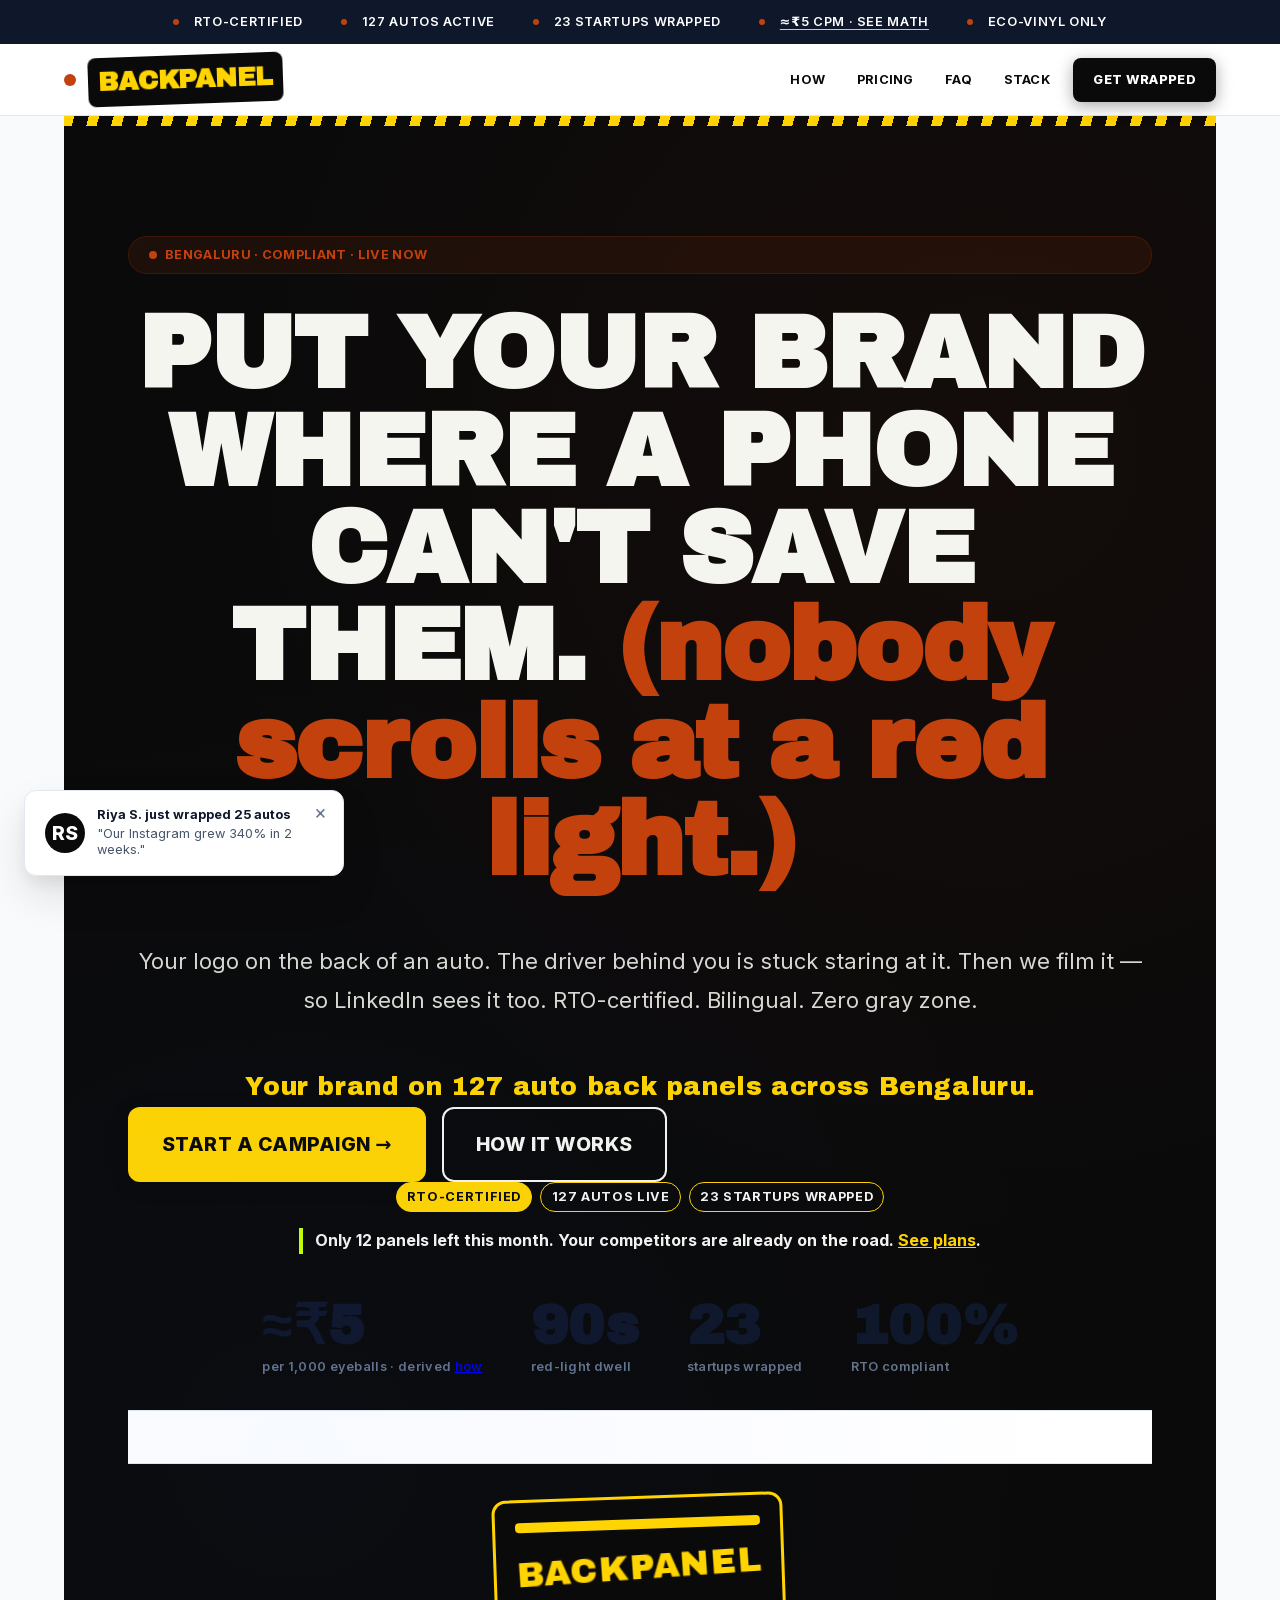
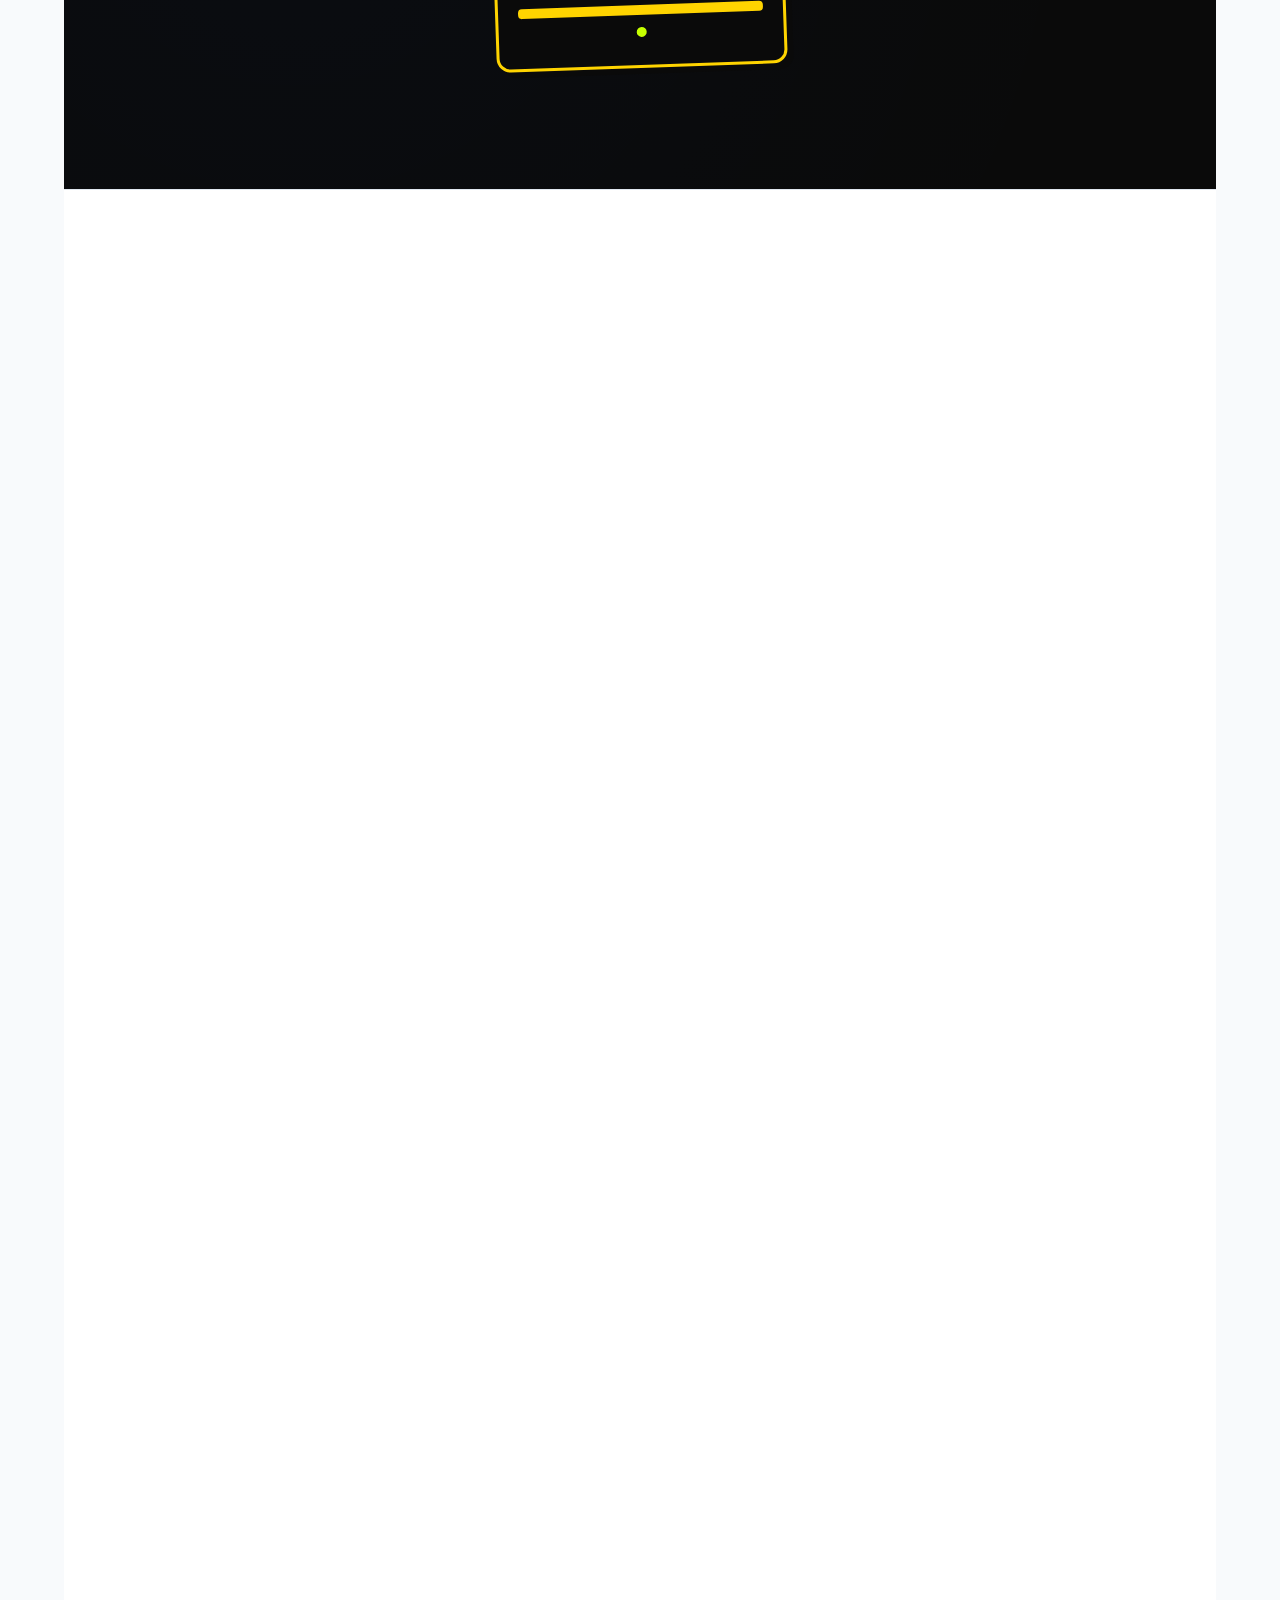
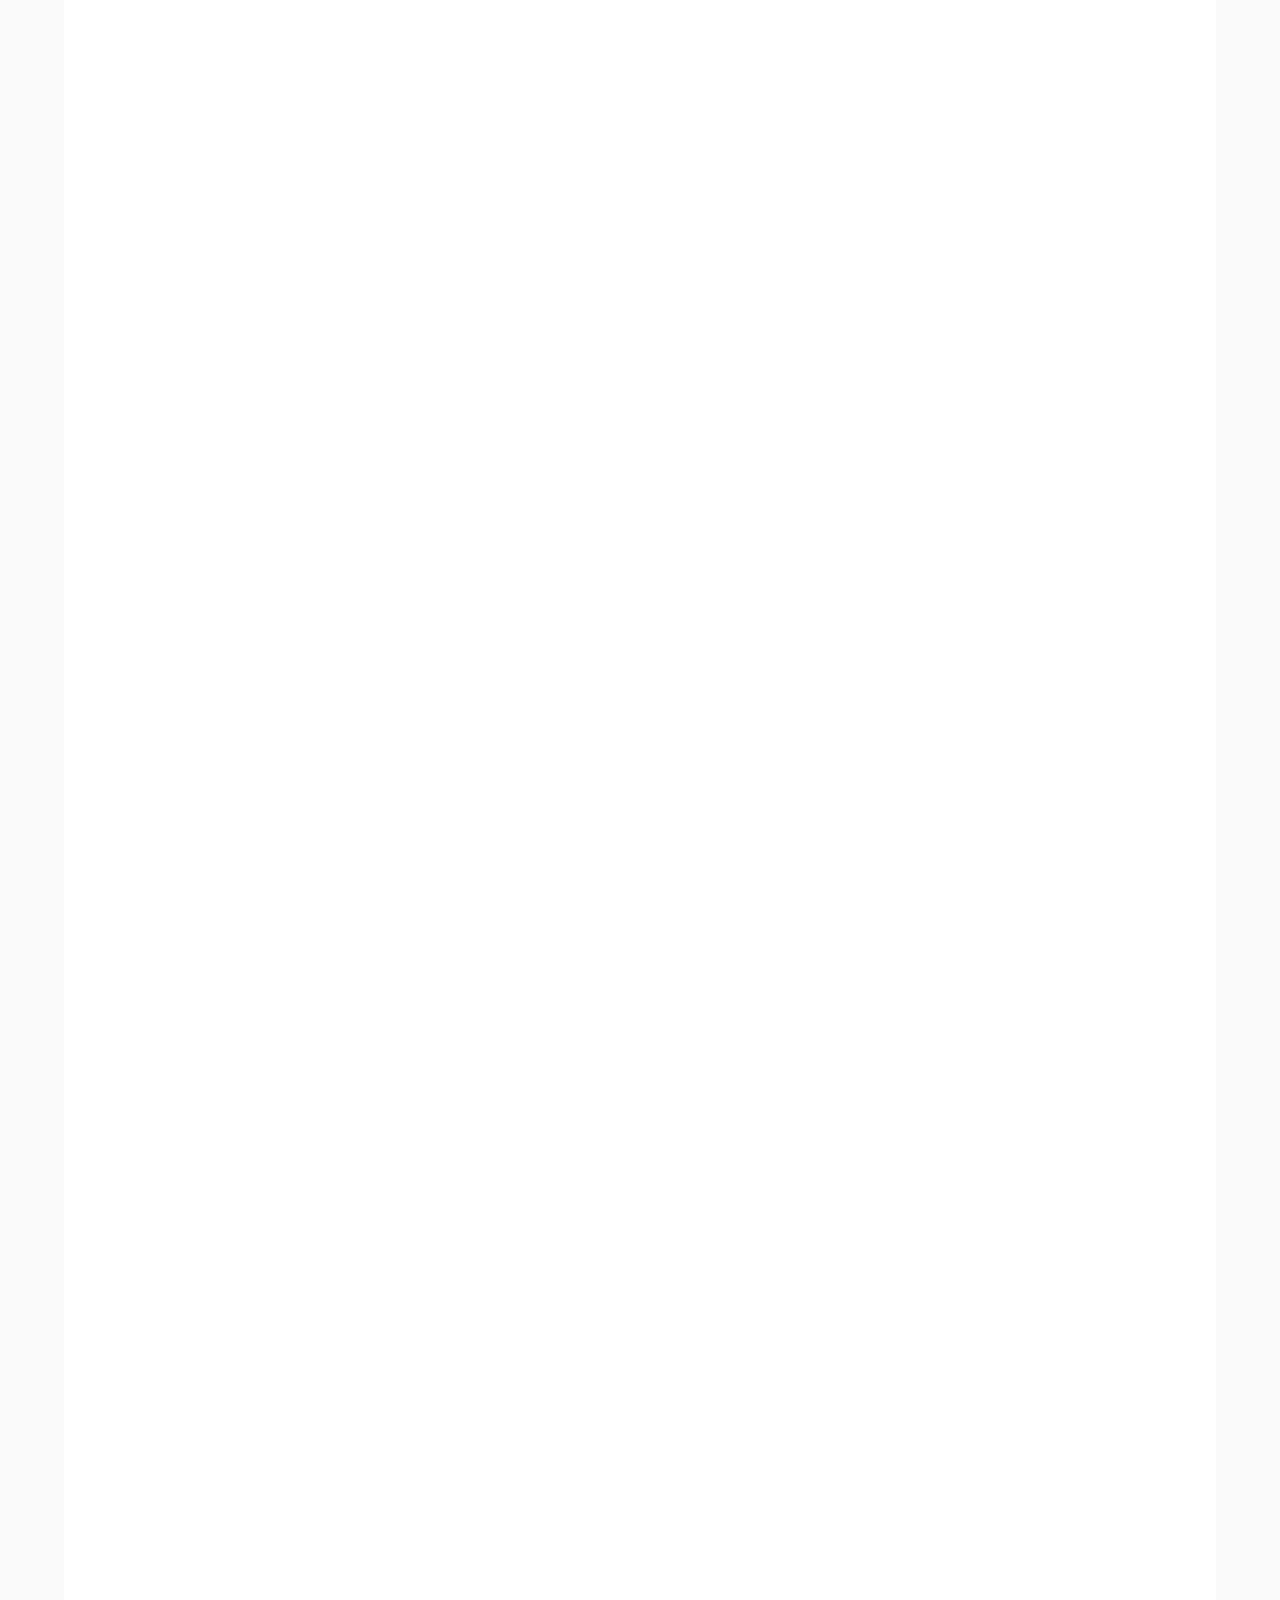
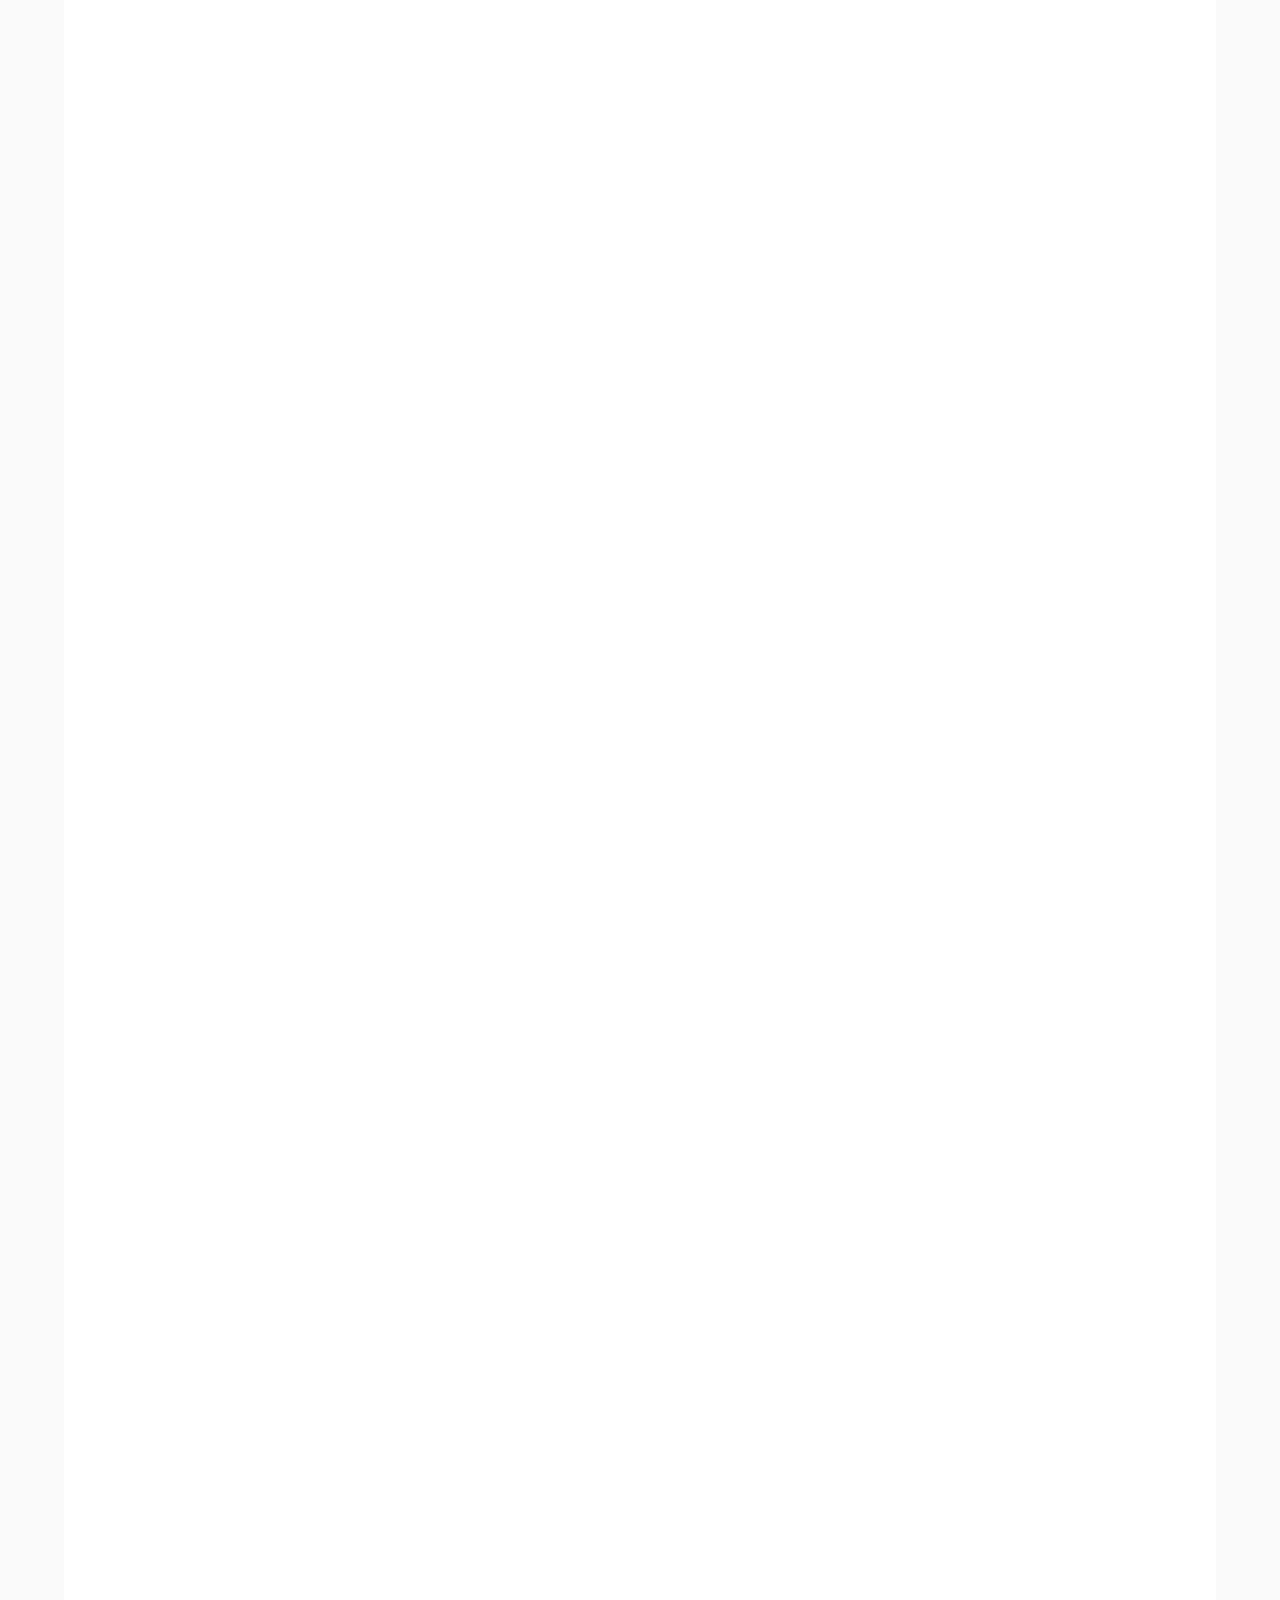
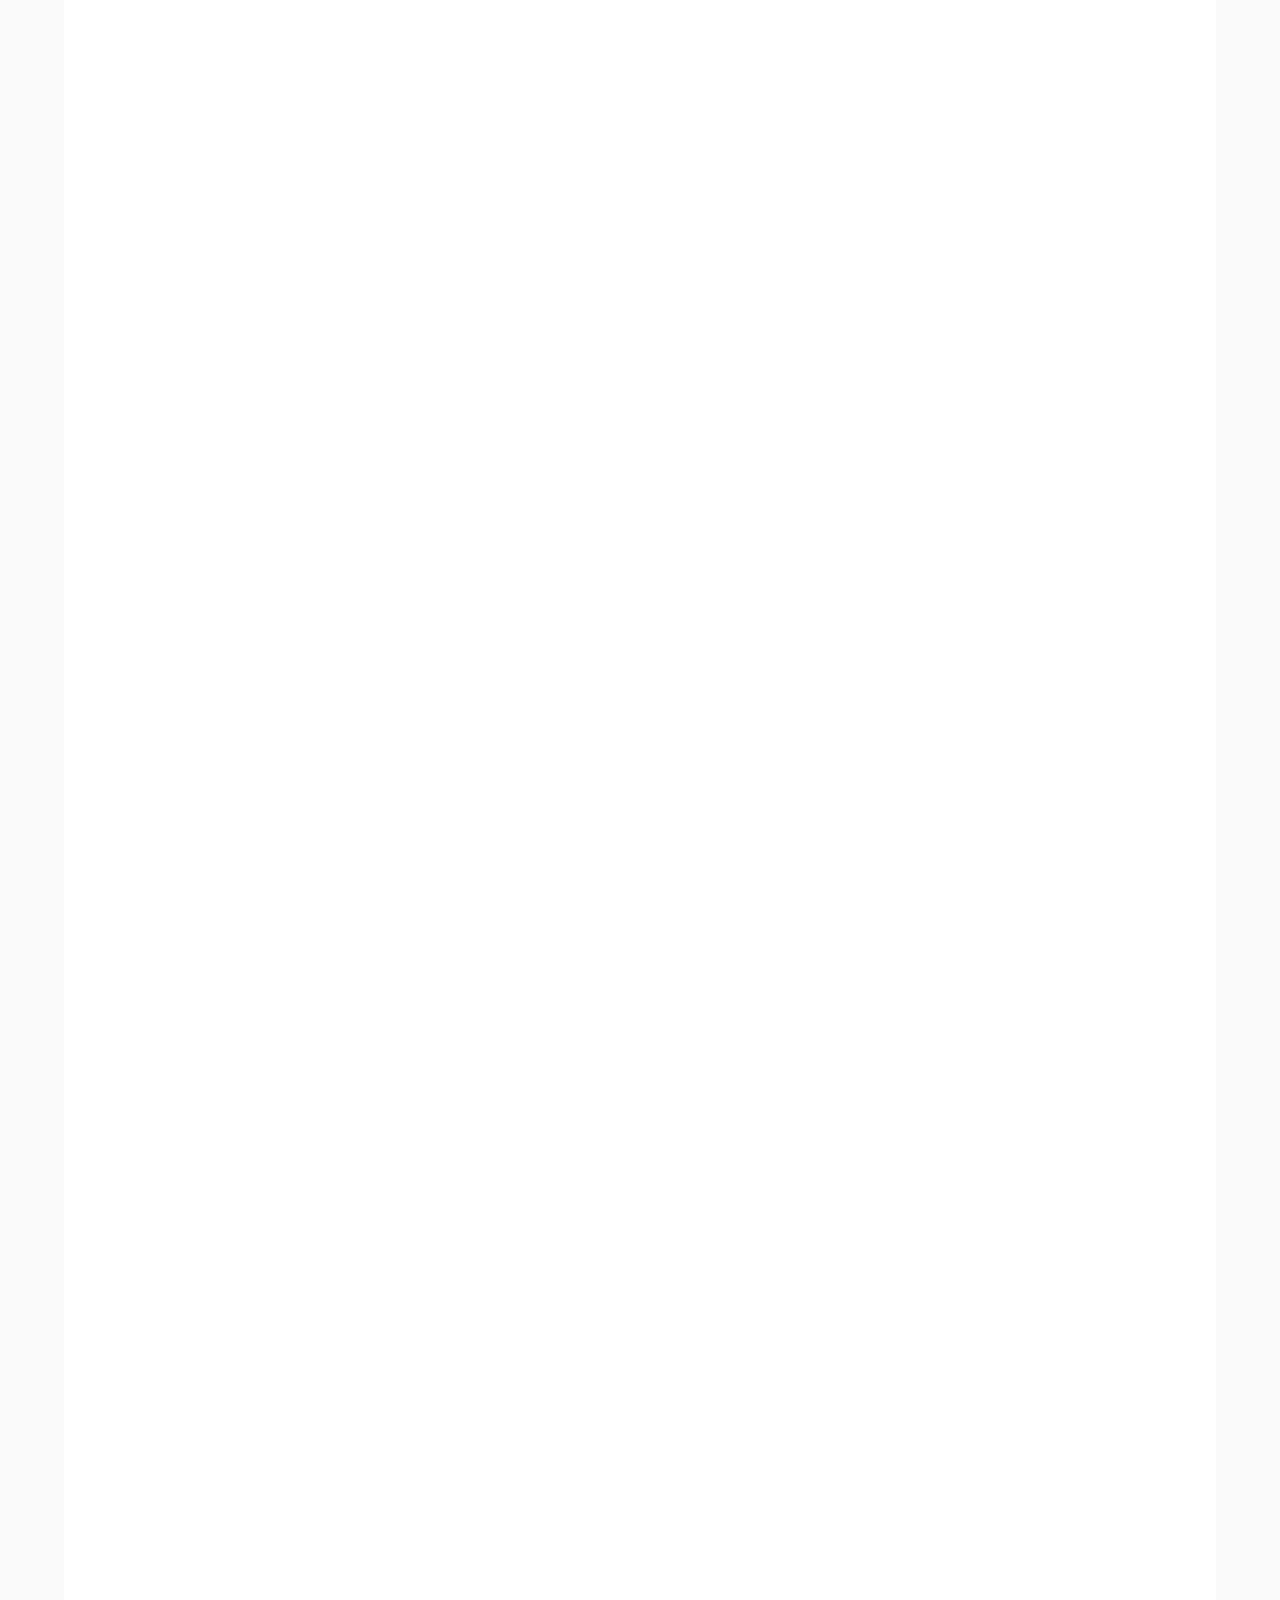
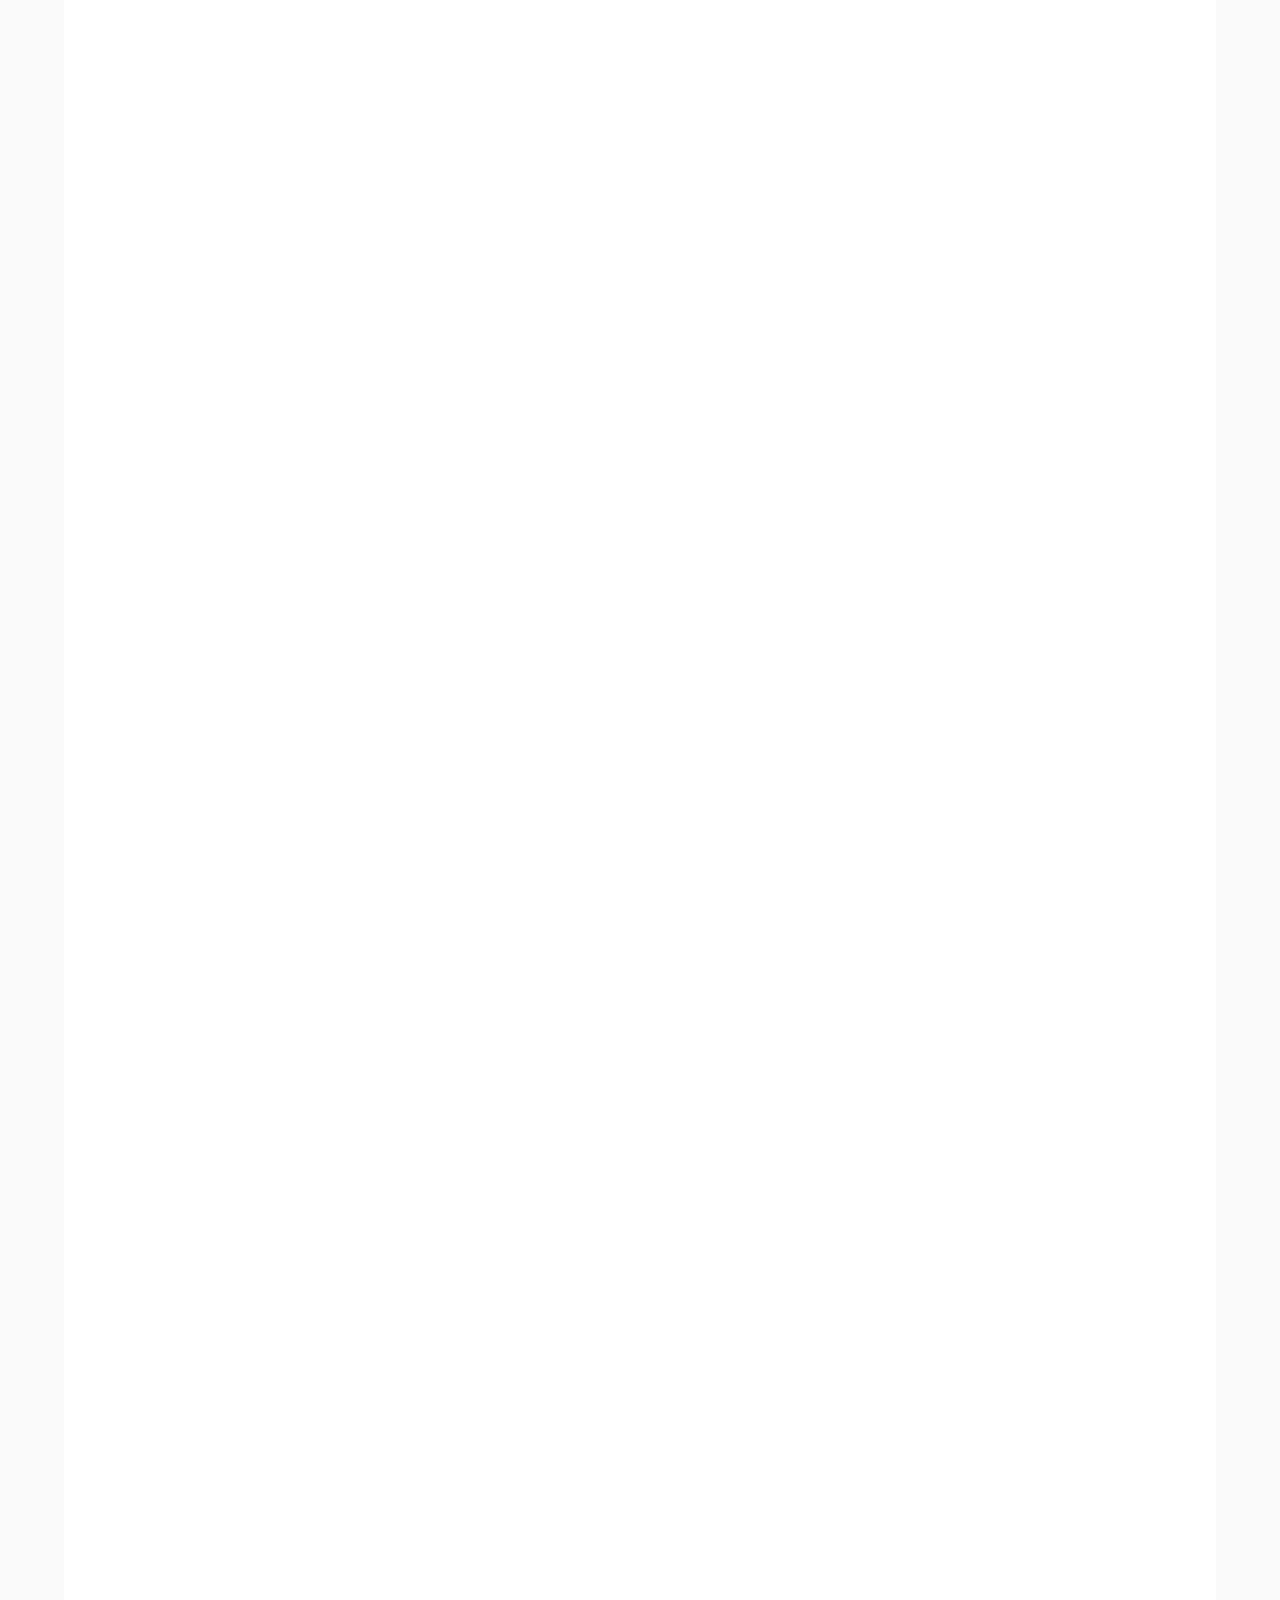
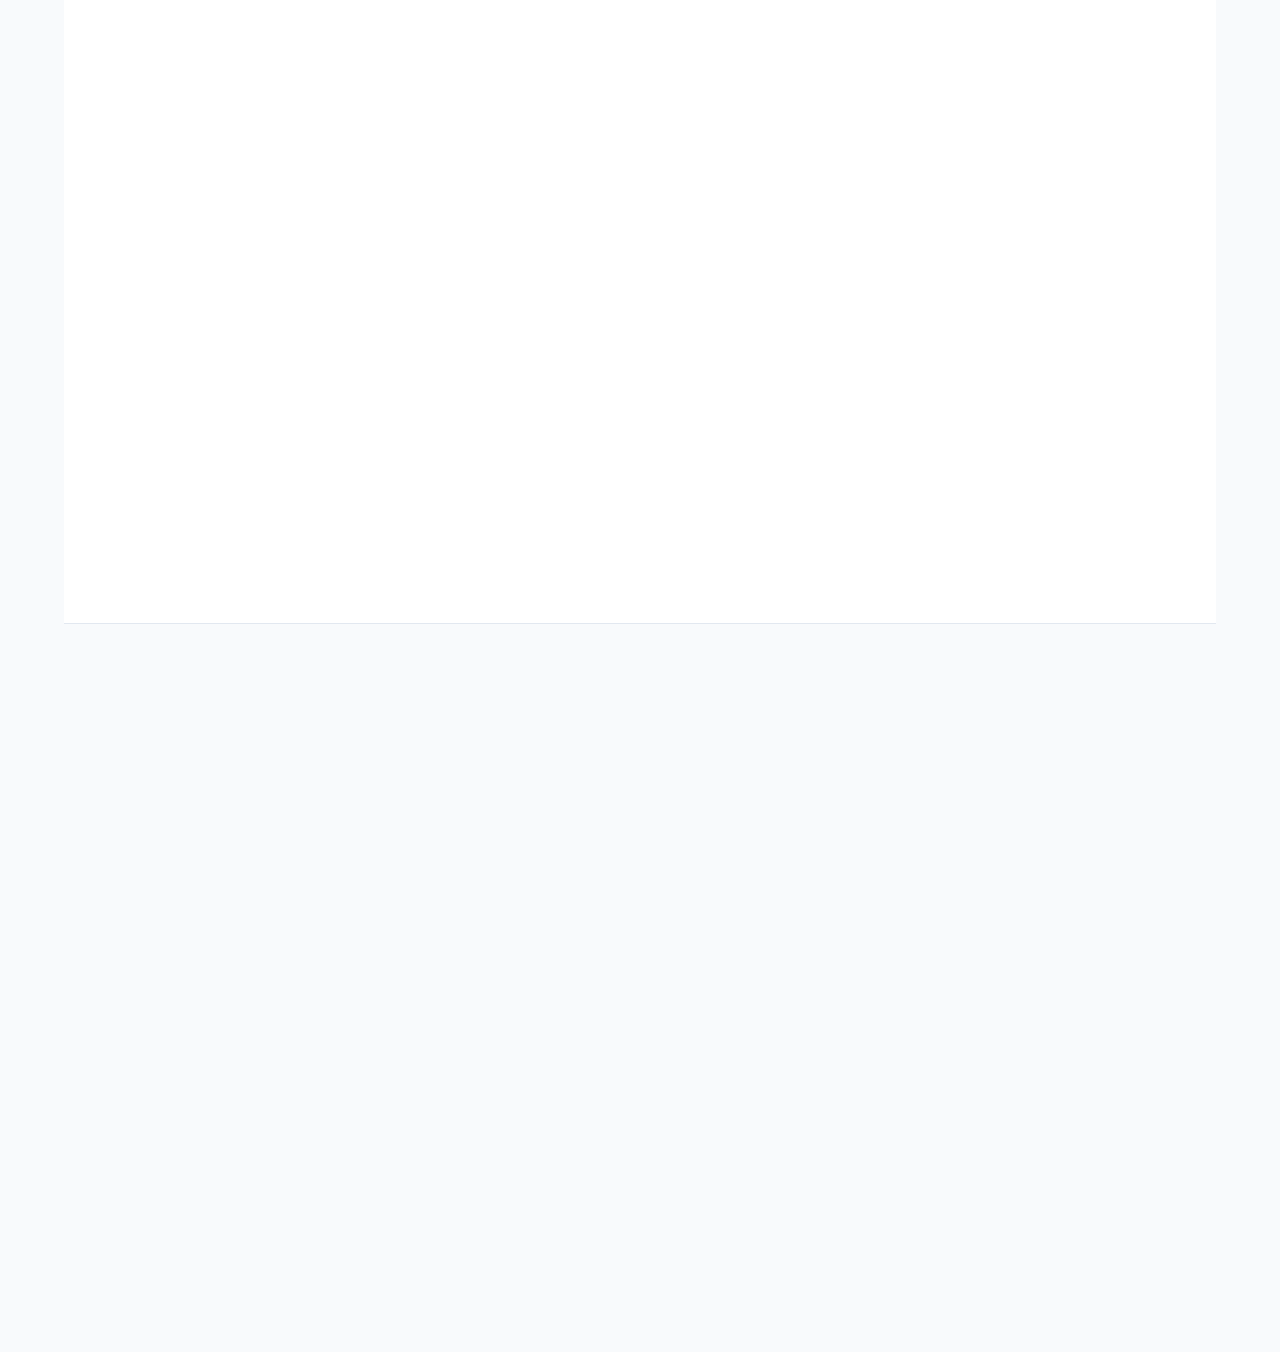
==== commit a7437cbc: "copy: humanized short-scan rewrite of all content and nav, schema mirrors kept exact" ====
--- a/index.html
+++ b/index.html
@@ -160,7 +160,7 @@
       "name": "What is BACKPANEL?",
       "acceptedAnswer": {
         "@type": "Answer",
-        "text": "BACKPANEL is Bengaluru's only RTO-certified auto-rickshaw back-panel advertising network. We put your brand on the back of autos, targeting specific neighbourhoods with eco-vinyl, bilingual creatives, and full legal compliance."
+        "text": "BACKPANEL is Bengaluru's only RTO-certified auto-rickshaw back-panel ad network. Your brand on the back of autos, in your neighbourhood, on eco-vinyl, fully legal."
       }
     },
     {
@@ -192,7 +192,7 @@
       "name": "Which areas do you cover?",
       "acceptedAnswer": {
         "@type": "Answer",
-        "text": "The neighbourhood you sell in — Koramangala, Indiranagar, HSR, Whitefield, and anywhere your customers actually live. You pick one area and we blanket it, instead of spraying the whole city and calling it awareness."
+        "text": "The neighbourhood you sell in — Koramangala, Indiranagar, HSR, Whitefield, anywhere your customers live. One area, blanketed."
       }
     },
     {
@@ -216,7 +216,7 @@
       "name": "What is Pitch on Wheels?",
       "acceptedAnswer": {
         "@type": "Answer",
-        "text": "Pitch on Wheels is our viral contest where founders record a 30-second pitch. The best entries win 50 free back-panels and a filmed Reel. It is designed to generate LinkedIn reach and community engagement beyond just the physical ad."
+        "text": "Our contest: founders record a 30-second pitch. Best entries win 50 free back-panels plus a filmed Reel."
       }
     }
   ]
@@ -350,10 +350,8 @@
   <label for="navtoggle" class="nav-toggle-btn" aria-label="Toggle navigation menu" role="button" tabindex="0">&#9776;</label>
   <nav class="nav-links" aria-label="Primary navigation">
     <a href="#how">HOW</a>
-    <a href="#proof">PROOF</a>
-    <a href="#why">WHY</a>
     <a href="#pricing">PRICING</a>
-    <a href="#creative">CREATIVE</a>
+    <a href="#faq">FAQ</a>
     <a href="stack.html">STACK</a>
     <a href="#contact" class="cta">GET WRAPPED</a>
   </nav>
@@ -369,14 +367,14 @@
     BENGALURU · COMPLIANT · LIVE NOW
   </div>
   <h1 id="hero-heading">PUT YOUR BRAND WHERE A PHONE CAN'T SAVE THEM. <em>(nobody scrolls at a red light.)</em></h1>
-  <p class="sub">We stick your logo on the back of an auto-rickshaw. The person behind it is trapped, staring right at you. Then we film it and hand you the clip — so you show up on LinkedIn too. RTO-certified. Bilingual. Zero gray-zone drama.</p>
+  <p class="sub">Your logo on the back of an auto. The driver behind you is stuck staring at it. Then we film it — so LinkedIn sees it too. RTO-certified. Bilingual. Zero gray zone.</p>
   <p class="hero-value"><strong>Your brand on 127 auto back panels across Bengaluru.</strong></p>
   <div class="hero-cta" role="group" aria-label="Primary actions">
     <a href="#contact" class="btn" data-event="cta_hero">START A CAMPAIGN →</a>
     <a href="#how" class="btn ghost">HOW IT WORKS</a>
   </div>
   <div class="trust-chips" role="list" aria-label="Trust badges"><span class="chip" role="listitem">RTO-CERTIFIED</span><span class="chip" role="listitem">127 AUTOS LIVE</span><span class="chip" role="listitem">23 STARTUPS WRAPPED</span></div>
-  <p class="scarcity-note">Only 12 back panels left this month — your competitors are already on the road. <a href="#pricing">See plans</a>.</p>
+  <p class="scarcity-note">Only 12 panels left this month. Your competitors are already on the road. <a href="#pricing">See plans</a>.</p>
   <div class="hero-stats" role="list" aria-label="Key statistics">
     <div class="hero-stat" role="listitem"><div class="num">≈₹5</div><div class="label">per 1,000 eyeballs · derived <a href="#math">how</a></div></div>
     <div class="hero-stat" role="listitem"><div class="num">90s</div><div class="label">red-light dwell</div></div>
@@ -391,7 +389,7 @@
 <section id="proof" class="block alt" aria-labelledby="proof-heading">
   <div class="wrap">
     <h2 id="proof-heading">The numbers <span class="hl">don't lie</span></h2>
-    <p class="section-sub">Other agencies sell "impressions." We sell the fact that a stranger will stare at your brand for 90 seconds at a red light because there's literally nothing else to look at. Honest footnote, because you would ask: 90 seconds is the dwell — the light stays red that long. Readable, eyes-on-the-panel time is 3–4 seconds per glance, repeated car after car. Still more attention than any banner you have ever bought.</p>
+    <p class="section-sub">Other agencies sell "impressions." We sell 90 seconds at a red light — a stranger staring at your brand because there's nothing else to look at. Fine print: 90s is the dwell. Readable time is 3–4s a glance. Still beats any banner you've bought.</p>
     <div class="redlight" role="img" aria-label="Rear view of an auto-rickshaw waiting at a red light. Its back panel carries a sample ad. A counter shows 90 seconds of dwell; a marker notes 3 to 4 seconds of readable exposure per glance.">
       <div class="rl-scene" aria-hidden="true">
         <div class="rl-signal"><span class="rl-lamp rl-red on"></span><span class="rl-lamp rl-amber"></span><span class="rl-lamp rl-green"></span></div>
@@ -420,25 +418,25 @@
 <section id="how" class="block" aria-labelledby="how-heading">
   <div class="wrap">
     <h2 id="how-heading">How it <span class="hl">works</span> <span style="font-size:.5em;color:var(--fg-tertiary);font-weight:600">(no MBA required)</span></h2>
-    <p class="section-sub">BACKPANEL wraps your brand on auto back-panels across one neighbourhood, films your thirty-second founder pitch in a parked rickshaw, and sends GPS-tagged photos of every auto on the road. Three steps, one flat rate, zero paperwork on your side — pick the hood, we handle the rest.</p>
+    <p class="section-sub">Three steps. One flat rate. Zero paperwork for you. BACKPANEL wraps your brand across one neighbourhood, films your founder pitch, and sends GPS-tagged proof of every auto.</p>
     <div class="grid3" role="list" aria-label="Three-step process">
       <article class="card" role="listitem">
         <div class="card-icon" aria-hidden="true">📍</div>
         <span class="num">STEP 01</span>
         <h3>Pick your hood</h3>
-        <p>Tell us one neighbourhood. We wrap every auto we can get in there. The competitor three streets over will wonder what just happened.</p>
+        <p>Tell us one neighbourhood. We wrap every auto we can get in it.</p>
       </article>
       <article class="card" role="listitem">
         <div class="card-icon" aria-hidden="true">🎬</div>
         <span class="num">STEP 02</span>
         <h3>We make it shareable</h3>
-        <p>Our guy films your founder pitch in a parked rickshaw. Legal, chill, no moving-vehicle nonsense. You get a Reel and the actual panel. One price, two things.</p>
+        <p>We film your 30-second pitch in a parked rickshaw. Legal and chill. You get a Reel plus the panel.</p>
       </article>
       <article class="card" role="listitem">
         <div class="card-icon" aria-hidden="true">📊</div>
         <span class="num">STEP 03</span>
         <h3>Proof you can post</h3>
-        <p>GPS-tagged photos and a clean link (bp.in/yourbrand). Screenshot it. Post it. Watch other founders ask who you used.</p>
+        <p>GPS-tagged photos and a clean link (bp.in/yourbrand). Screenshot it. Post it.</p>
       </article>
     </div>
   </div>
@@ -448,7 +446,7 @@
 <section id="pitch" class="block alt" aria-labelledby="pitch-heading">
   <div class="wrap">
     <h2 id="pitch-heading">What is Pitch on <span class="hl">wheels</span>?</h2>
-    <p class="section-sub">Record a 30-second pitch. Best ones get 50 free back-panels and we push your story to our whole network. Founder ego plus a LinkedIn loop equals reach you'd otherwise pay some agency a silly retainer for.</p>
+    <p class="section-sub">Record a 30-second pitch. Winners get 50 free back-panels plus a filmed Reel — and we push your story to our whole network.</p>
     <ul class="facts" role="list" aria-label="Pitch on Wheels details">
       <li role="listitem"><b>It's a contest, not a billboard.</b> People share their own pitch, tag friends, vote. The auto is just the trophy.</li>
       <li role="listitem"><b>Filmed legally.</b> Parked rickshaws only. We checked the rules so you don't have to google "is this illegal" at 1am.</li>
@@ -478,12 +476,12 @@
 <section id="why" class="block" aria-labelledby="why-heading">
   <div class="wrap">
     <h2 id="why-heading">Why does it <span class="hl">work</span>?</h2>
-    <p class="section-sub">Back-panel ads work because they own one unavoidable glance: the driver stuck behind your auto at a red light. No skip button, no scroll, no ad-blocker — 90 seconds of dwell, 3–4 seconds of it readable, repeated across 127 autos in the one neighbourhood your customers live in. The vinyl is the trophy. The video is the reach.</p>
+    <p class="section-sub">One unavoidable glance: the driver stuck behind your auto. No skip button. No ad-blocker. 90s of dwell, 3–4s of it readable, across 127 autos in your customer's neighbourhood.</p>
     <ul class="facts" role="list" aria-label="Why BACKPANEL works">
-      <li role="listitem"><b>Your customer lives in one pin code.</b> So should your ad. We don't blast the whole city and call it awareness. We blanket the block you actually sell to.</li>
-      <li role="listitem"><b>Compliant by design.</b> Back-panel, RTO plus municipal sign-off, eco-vinyl. The hood-sticker crowd lives in a gray area we're not touching. Happy to let you out them.</li>
+      <li role="listitem"><b>Your customer lives in one pin code.</b> So should your ad. We blanket the block you sell to.</li>
+      <li role="listitem"><b>Compliant by design.</b> Back-panel only, RTO sign-off, eco-vinyl. The gray zone is someone else's problem.</li>
       <li role="listitem"><b>Roughly ₹5 per thousand pairs of eyes</b> (derived below from our own rates — check the math, we insist). Your performance marketer just winced. With jealousy.</li>
-      <li role="listitem"><b>Paperwork's on us.*</b> Permits, sign-off, bilingual copy, insurance. You stay creatively irresponsible, which is the fun part.</li>
+      <li role="listitem"><b>Paperwork's on us.*</b> Permits, sign-off, insurance. You stay creatively irresponsible.</li>
     </ul>
   </div>
 </section>
@@ -492,7 +490,7 @@
 <section id="pricing" class="block alt" aria-labelledby="pricing-heading">
   <div class="wrap">
     <h2 id="pricing-heading">What does it <span class="hl">cost</span>? <span style="font-size:.5em;color:var(--fg-tertiary);font-weight:600">(flat, no surprises)</span></h2>
-    <p class="section-sub">One flat rate per auto, per month. Everything in it — print, install, RTO sign-off, ad tax, GPS proof, eco-vinyl, your Pitch-on-Wheels video. Minimum 10 autos, 3-month run. <b>Elsewhere you'll see cheaper one-time print rates. They don't include permission, tax, or the video. Ours does.</b></p>
+    <p class="section-sub">One flat monthly rate per auto. Print, install, permits, tax, GPS proof, video — all in. Minimum 10 autos, 3 months. <b>Seen a cheaper print-only quote? The table below shows what it skips.</b></p>
     <div class="grid3" role="list" aria-label="Pricing tiers">
       <article class="card price" role="listitem" data-tier="saturation" data-event="pricing_view">
         <h3>Saturation</h3>
@@ -518,7 +516,7 @@
     </div>
     <div class="calc math" id="math" role="note" aria-label="How the CPM is derived">
       <h3>Where ≈₹5 CPM comes from</h3>
-      <p>We used to print ₹0.33 CPM. That number was wrong — it divided the wrong things, and a sharp founder (or a sharp AI) would catch it in seconds. So here is the real formula, run on our own rates. Check it.</p>
+      <p>We used to print ₹0.33 CPM. That was wrong. Here is the real formula, run on our own rates. Check it.</p>
       <p><b>CPM = tier price ÷ (autos × 10,000 × 30 ÷ 1,000).</b> The 10,000 is the transit-OOH benchmark for impressions per auto per day; the honest range is 8,000–12,000.</p>
       <ul>
         <li><b>Starter:</b> ₹15–20K ÷ (10 × 10,000 × 30 ÷ 1,000) = <b>₹5.00–6.67 CPM</b></li>
@@ -530,7 +528,7 @@
     </div>
     <div class="calc included" role="note" aria-label="What every tier includes">
       <h3>The quote comparison we wish everyone did</h3>
-      <p>Print-only quotes look cheaper because they exclude the expensive parts. Every BACKPANEL tier includes all of this:</p>
+      <p>Print-only quotes look cheaper because they skip the expensive parts. Every tier includes:</p>
       <table>
         <caption>What BACKPANEL covers vs a typical print-only quote</caption>
         <thead><tr><th scope="col">Line item</th><th scope="col">BACKPANEL</th><th scope="col">Typical print-only quote</th></tr></thead>
@@ -557,11 +555,11 @@
 <section id="faq" class="block" aria-labelledby="faq-heading">
   <div class="wrap">
     <h2 id="faq-heading">Questions founders <span class="hl">actually ask</span></h2>
-    <p class="section-sub">Eight questions, answered the way we would answer them on a call. Short first, complete second — and every answer below is also quoted verbatim in this page's structured data, so Google and AI engines cite the same words you read here.</p>
+    <p class="section-sub">Eight questions, answered like we'd answer on a call. The same words live in this page's structured data.</p>
     <div class="faq-list">
       <details>
         <summary>What is BACKPANEL?</summary>
-        <p>BACKPANEL is Bengaluru's only RTO-certified auto-rickshaw back-panel advertising network. We put your brand on the back of autos, targeting specific neighbourhoods with eco-vinyl, bilingual creatives, and full legal compliance.</p>
+        <p>BACKPANEL is Bengaluru's only RTO-certified auto-rickshaw back-panel ad network. Your brand on the back of autos, in your neighbourhood, on eco-vinyl, fully legal.</p>
       </details>
       <details>
         <summary>How much does auto advertising cost?</summary>
@@ -577,7 +575,7 @@
       </details>
       <details>
         <summary>Which areas do you cover?</summary>
-        <p>The neighbourhood you sell in — Koramangala, Indiranagar, HSR, Whitefield, and anywhere your customers actually live. You pick one area and we blanket it, instead of spraying the whole city and calling it awareness.</p>
+        <p>The neighbourhood you sell in — Koramangala, Indiranagar, HSR, Whitefield, anywhere your customers live. One area, blanketed.</p>
       </details>
       <details>
         <summary>How long does a campaign run?</summary>
@@ -589,7 +587,7 @@
       </details>
       <details>
         <summary>What is Pitch on Wheels?</summary>
-        <p>Pitch on Wheels is our viral contest where founders record a 30-second pitch. The best entries win 50 free back-panels and a filmed Reel. It is designed to generate LinkedIn reach and community engagement beyond just the physical ad.</p>
+        <p>Our contest: founders record a 30-second pitch. Best entries win 50 free back-panels plus a filmed Reel.</p>
       </details>
     </div>
   </div>
@@ -599,31 +597,31 @@
 <section id="creative" class="block" aria-labelledby="creative-heading">
   <div class="wrap">
     <h2 id="creative-heading">What will my ad <span class="hl">look like</span>?</h2>
-    <p class="section-sub">Every one is Reel-ready and road-legal. Pick a voice, we'll weaponise it.</p>
+    <p class="section-sub">Reel-ready and road-legal. Pick a voice.</p>
     <div class="grid2" role="list" aria-label="Creative templates">
       <article class="card" role="listitem">
         <h3>Honest roast</h3>
-        <p>Brands that make fun of themselves stick. We'll find your flaw and make it the joke. Gently.<br><b lang="gu">GU: અમારો ઢોસો અમારી ઍડ કરતાં વધુ તીખો.</b></p>
+        <p>We find your flaw and make it the joke. Gently.<br><b lang="gu">GU: અમારો ઢોસો અમારી ઍડ કરતાં વધુ તીખો.</b></p>
       </article>
       <article class="card" role="listitem">
         <h3>Local slang bomb</h3>
-        <p>We write it in the local tongue so it sounds like a neighbour, not a logo. Corporations aren't neighbours.<br><b lang="gu">GU: અમદાવાદ, અમે તારું જોઈએ છીએ.</b></p>
+        <p>Written like a neighbour, not a logo.<br><b lang="gu">GU: અમદાવાદ, અમે તારું જોઈએ છીએ.</b></p>
       </article>
       <article class="card" role="listitem">
         <h3>Cause-confront</h3>
-        <p>Say the uncomfortable thing. Road safety, air, whatever you mean. Be the brand with a spine for once.<br><b lang="gu">GU: ગયા વર્ષે રસ્તાઓ પર ૧.૭૭ લાખ લોકો મર્યા.</b></p>
+        <p>Say the uncomfortable thing. Be the brand with a spine.<br><b lang="gu">GU: ગયા વર્ષે રસ્તાઓ પર ૧.૭૭ લાખ લોકો મર્યા.</b></p>
       </article>
       <article class="card" role="listitem">
         <h3>Anti-ad ad</h3>
-        <p>An ad that admits it's an ad. Weirdly works. Honesty is the last clickbait left.<br><b lang="gu">GU: અમે પણ ગરીબ છીએ. એટલે આ ₹200 પૅનલ.</b></p>
+        <p>An ad that admits it's an ad. Honesty is the last clickbait.<br><b lang="gu">GU: અમે પણ ગરીબ છીએ. એટલે આ ₹200 પૅનલ.</b></p>
       </article>
       <article class="card" role="listitem">
         <h3>Rival poke</h3>
-        <p>We poke the whole category, never a named rival. Bold, and our lawyer's fine with it.<br><b lang="gu">GU: બીજી ફિનટેક સુંદર જૂઠ બોલે છે.</b></p>
+        <p>We poke the category, never a rival. Our lawyer's fine with it.<br><b lang="gu">GU: બીજી ફિનટેક સુંદર જૂઠ બોલે છે.</b></p>
       </article>
       <article class="card" role="listitem">
         <h3>Utility map</h3>
-        <p>Your panel becomes a map and a link. A sticker that gets clicks. We're as surprised as you are.<br><b lang="gu">GU: આ ઑટો તારું શહેર ગૂગલ કરતાં વધુ સારું જાણે છે.</b></p>
+        <p>Your panel becomes a map and a link. A sticker that gets clicks.<br><b lang="gu">GU: આ ઑટો તારું શહેર ગૂગલ કરતાં વધુ સારું જાણે છે.</b></p>
       </article>
     </div>
     <p class="fn">*Local-language variants (Gujarati shown) available on request.</p>
@@ -636,14 +634,14 @@
     <h2 id="trust-heading">Is this <span class="hl">legal</span>?</h2>
     <p class="section-sub">Yes — back-panel only, with RTO plus municipal sign-off per auto, eco-vinyl inside the 75% ad-area rule, the NOC carried on board, and the ad tax paid. No hood stickers, no gray zone, no 1am googling about permits. The paperwork is the product as much as the vinyl is.</p>
     <div class="trust-grid" role="list" aria-label="Compliance details">
-      <div class="trust" role="listitem"><b>100% RTO-certified.</b> Back-panel only. We don't do hood stickers, a municipal body flagged that gray zone back in 2022. Sleep easy.</div>
-      <div class="trust" role="listitem"><b>Permission on us*.</b> RTO plus municipal sign-off, per auto, per city. We stand in the line so you don't have to.</div>
-      <div class="trust" role="listitem"><b>Eco-vinyl.</b> Biodegradable, non-PVC. The planet notices. So do the inspectors, annoyingly.</div>
-      <div class="trust" role="listitem"><b>No LED. No moving QR.</b> Static vinyl and a link. Safe, legal, still trackable.</div>
-      <div class="trust" role="listitem"><b>Bilingual.</b> Local tongue and English. Written for humans, not algorithms.</div>
-      <div class="trust" role="listitem"><b>Insurance.</b> ₹5L to ₹1Cr third-party liability per campaign. Included. Optimism is not a strategy, sadly.</div>
-      <div class="trust" role="listitem"><b>Back-panel, done right.</b> Ad area stays inside the 75% rule, static only, no animation. We carry the NOC and pay the ad tax so operators don't eat the liability.</div>
-      <div class="trust" role="listitem"><b>Honest creative.</b> If we use AI in your artwork, we label it per ASCI's 2026 draft. No fake stats, no greenwashing.</div>
+      <div class="trust" role="listitem"><b>100% RTO-certified.</b> Back-panel only. Sleep easy.</div>
+      <div class="trust" role="listitem"><b>Permission on us*.</b> RTO + municipal sign-off, per auto, per city.</div>
+      <div class="trust" role="listitem"><b>Eco-vinyl.</b> Biodegradable, non-PVC.</div>
+      <div class="trust" role="listitem"><b>No LED. No moving QR.</b> Static vinyl and a link.</div>
+      <div class="trust" role="listitem"><b>Bilingual.</b> Local tongue and English.</div>
+      <div class="trust" role="listitem"><b>Insurance.</b> ₹5L–1Cr liability per campaign. Included.</div>
+      <div class="trust" role="listitem"><b>Done right.</b> Inside the 75% rule. NOC carried, ad tax paid.</div>
+      <div class="trust" role="listitem"><b>Honest creative.</b> AI work labeled per ASCI's 2026 draft.</div>
     </div>
     <p class="fn">*Currently operating across Gujarat.</p>
   </div>
@@ -653,7 +651,7 @@
 <section id="contact" class="block getwrapped" aria-labelledby="contact-heading">
   <div class="wrap">
     <h2 id="contact-heading">Get <span class="hl">wrapped</span></h2>
-    <p class="section-sub" style="color:#d7d7d7">Tell us your brand and your hood. We come back within a day with a plan, a price, and the first creative — plans start at 10 autos on a 3-month run. Nothing moves on the road until you say go.</p>
+    <p class="section-sub" style="color:#d7d7d7">Your brand, your hood. Plan, price, and first creative within a day. 10 autos minimum, 3-month run.</p>
     <form id="leadForm" class="lead-form" aria-label="Contact form">
       <div class="hp-veil" aria-hidden="true"><label>Leave empty<input type="text" name="company_website" tabindex="-1" autocomplete="off" /></label></div>
       <div>
@@ -679,7 +677,7 @@
       <button type="submit">GET WRAPPED →</button>
       <div id="formMsg" role="status" aria-live="polite"></div>
     </form>
-    <p class="fn" style="color:#b5b5b5">Your details go straight to our team and into our tracking sheet. *Currently live across Gujarat.</p>
+    <p class="fn" style="color:#b5b5b5">Straight to our team and tracking sheet. *Live across Gujarat.</p>
   </div>
 </section>
 
@@ -699,7 +697,7 @@
 
 <!-- FOOTER -->
 <footer class="site-footer" role="contentinfo">
-  BACKPANEL · the ad that ends up on LinkedIn · RTO-certified · bilingual* &nbsp;|&nbsp; <a href="#contact" class="foolink" style="color:var(--fg-brand);font-weight:700;text-decoration:underline">Get wrapped</a> &nbsp;|&nbsp; <span class="fn">*Currently live across Gujarat.</span> &nbsp;|&nbsp; <a href="privacy.html">Privacy</a> &nbsp;|&nbsp; <a href="terms.html">Terms</a>
+  BACKPANEL · the ad that ends up on LinkedIn · RTO-certified &nbsp;|&nbsp; <a href="#contact" class="foolink" style="color:var(--fg-brand);font-weight:700;text-decoration:underline">Get wrapped</a> &nbsp;|&nbsp; <a href="privacy.html">Privacy</a> &nbsp;|&nbsp; <a href="terms.html">Terms</a>
 </footer>
 
 <script src="app.js" defer></script>
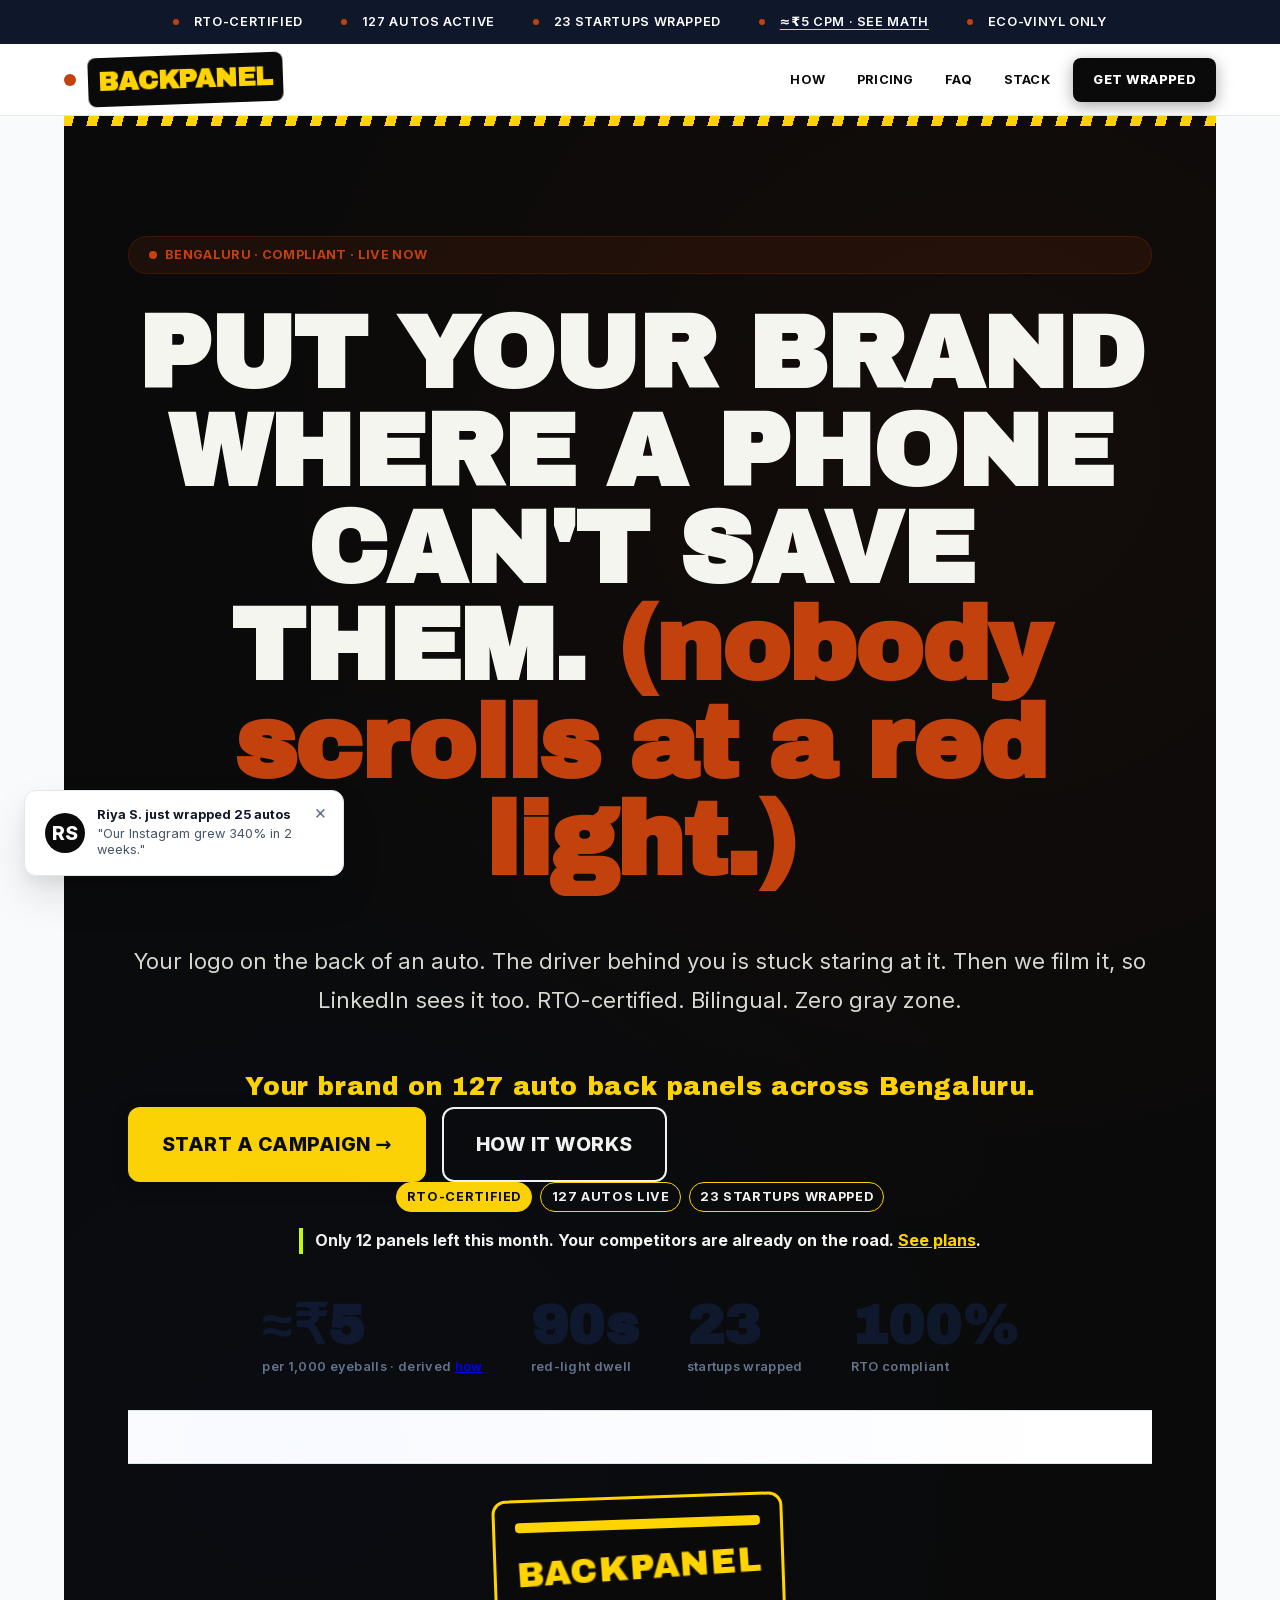
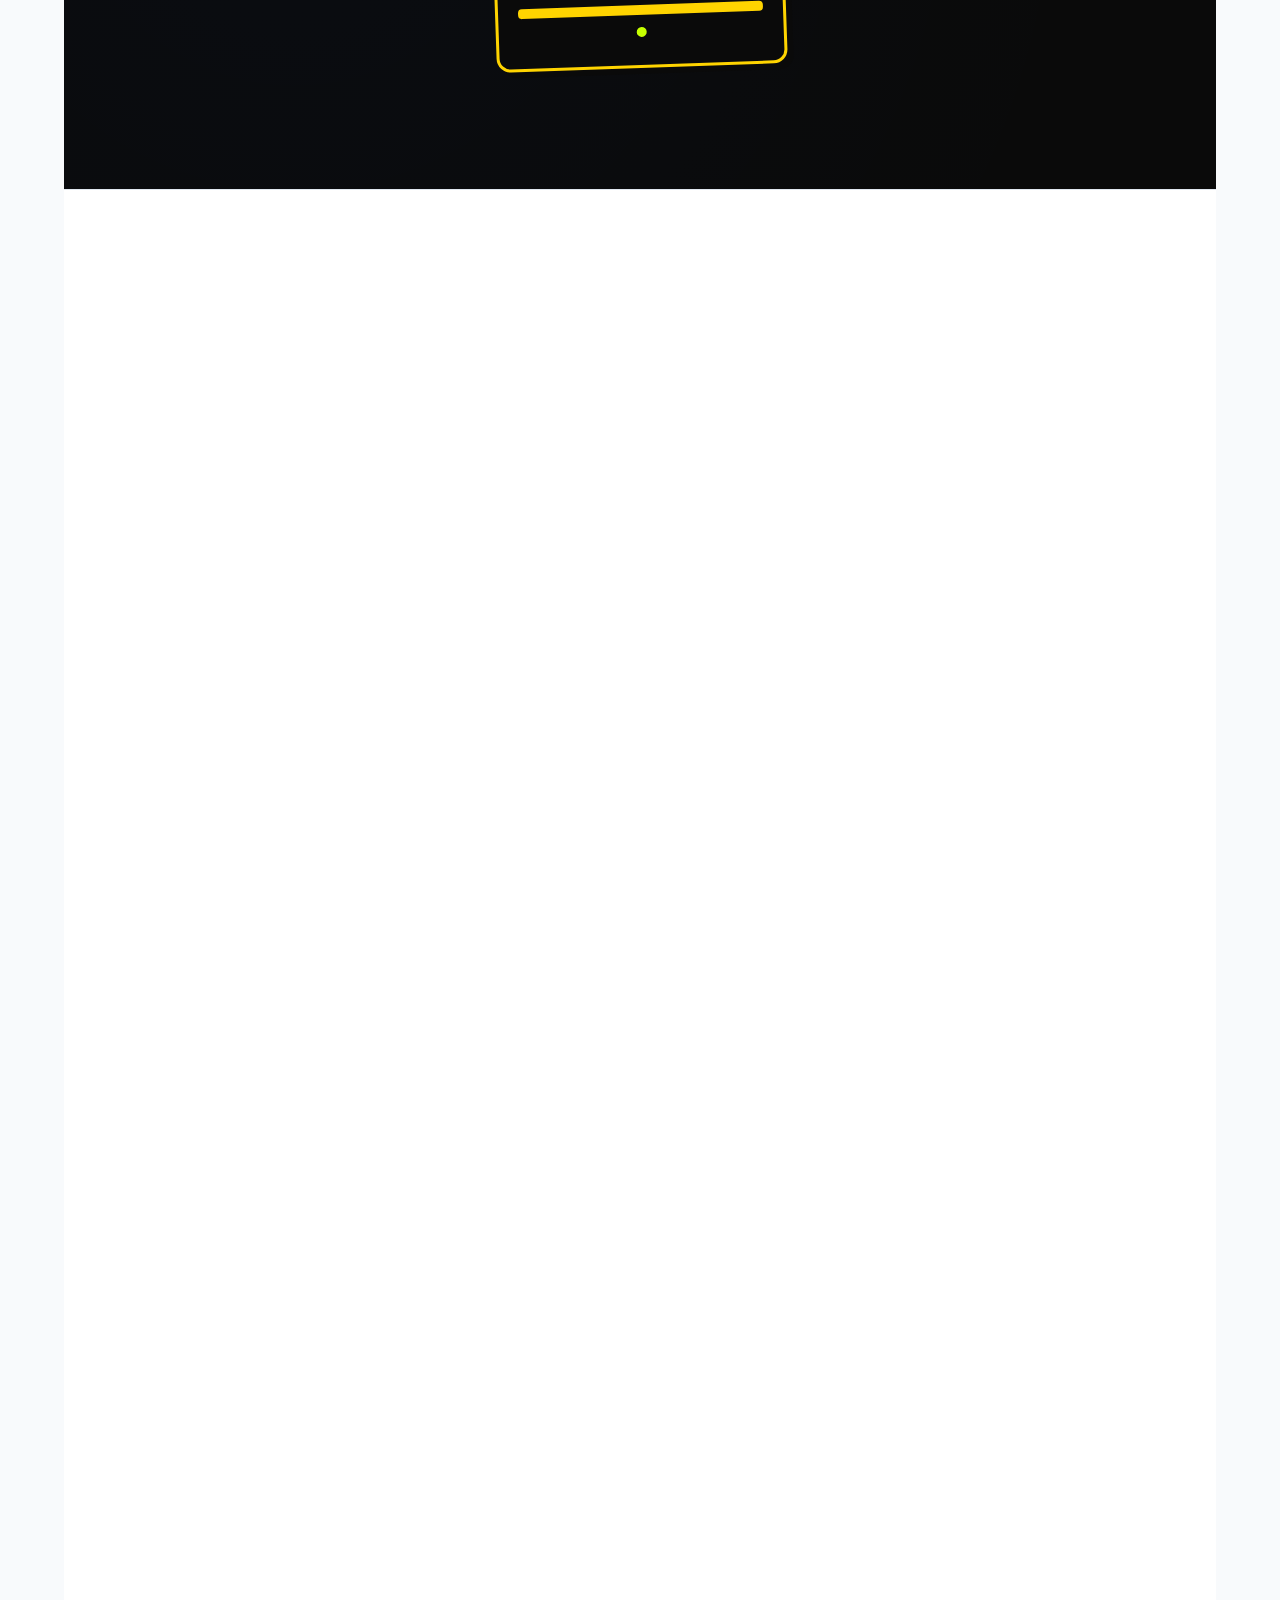
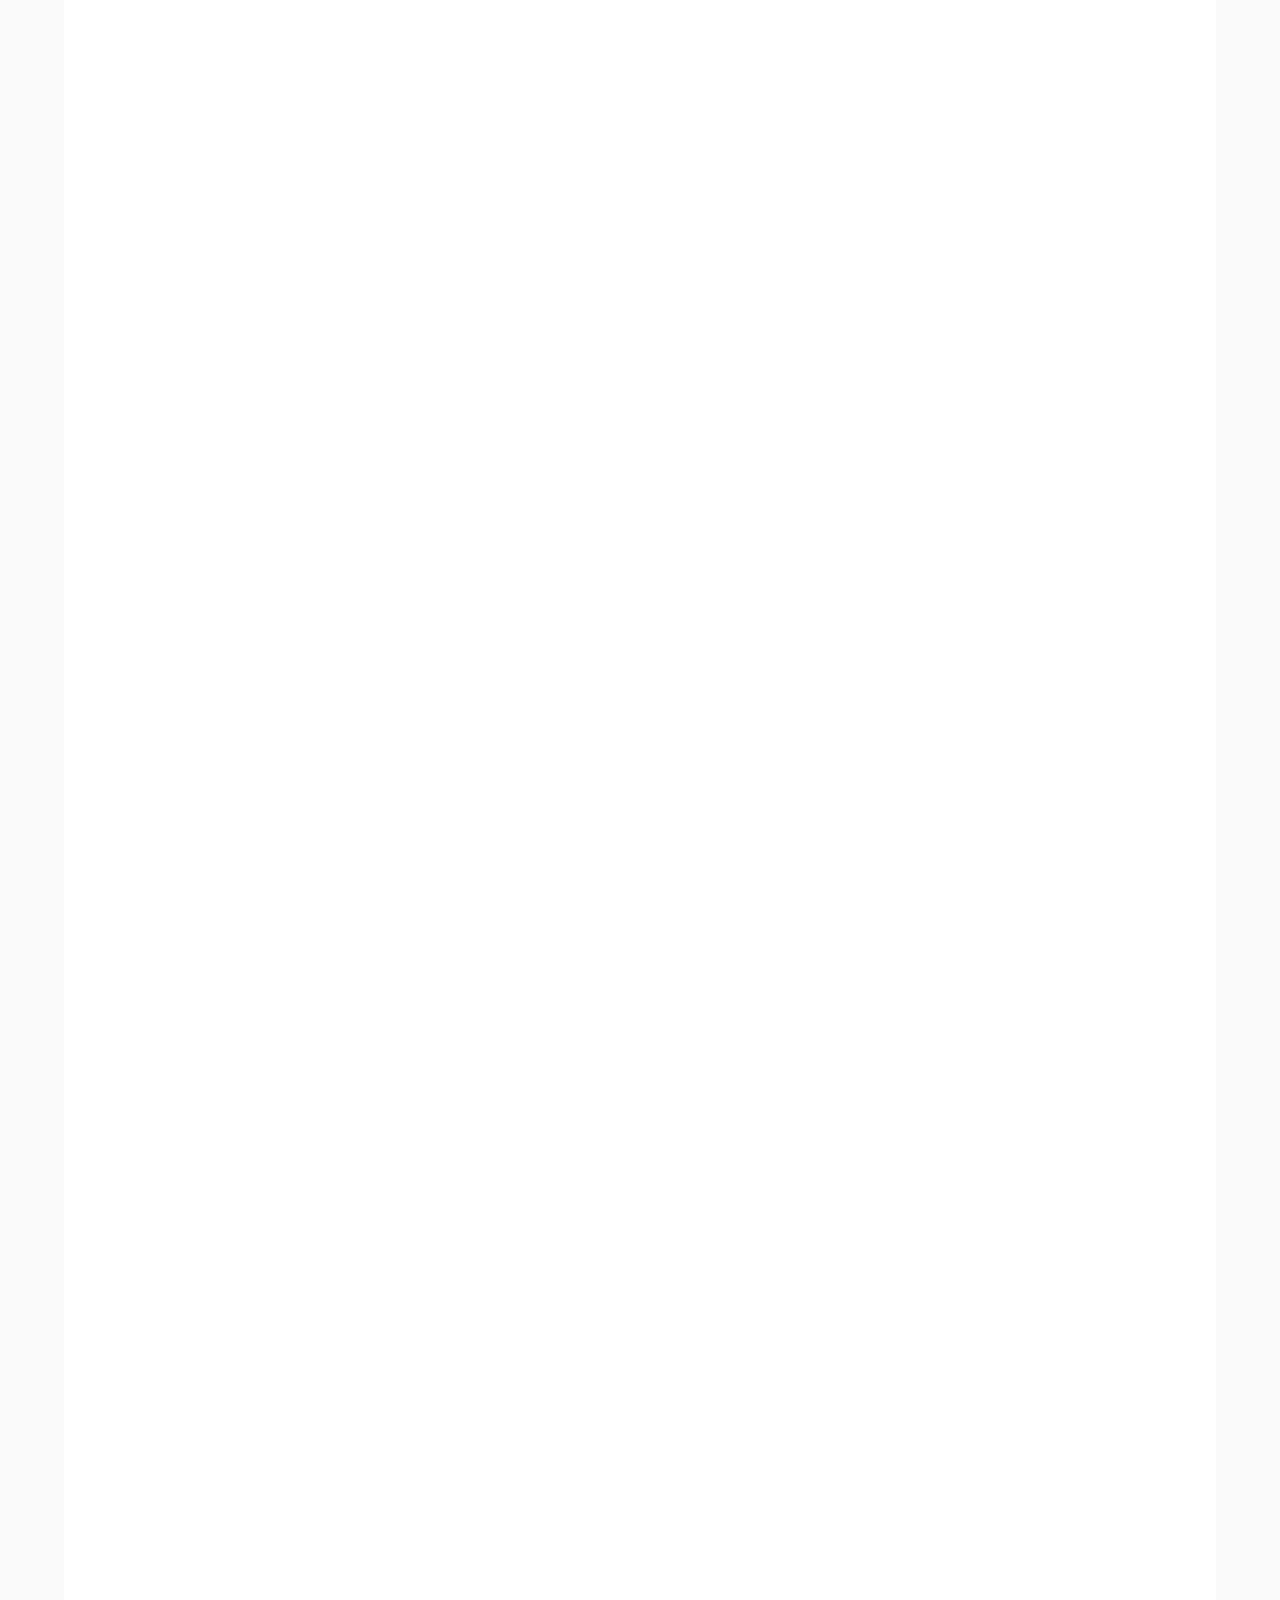
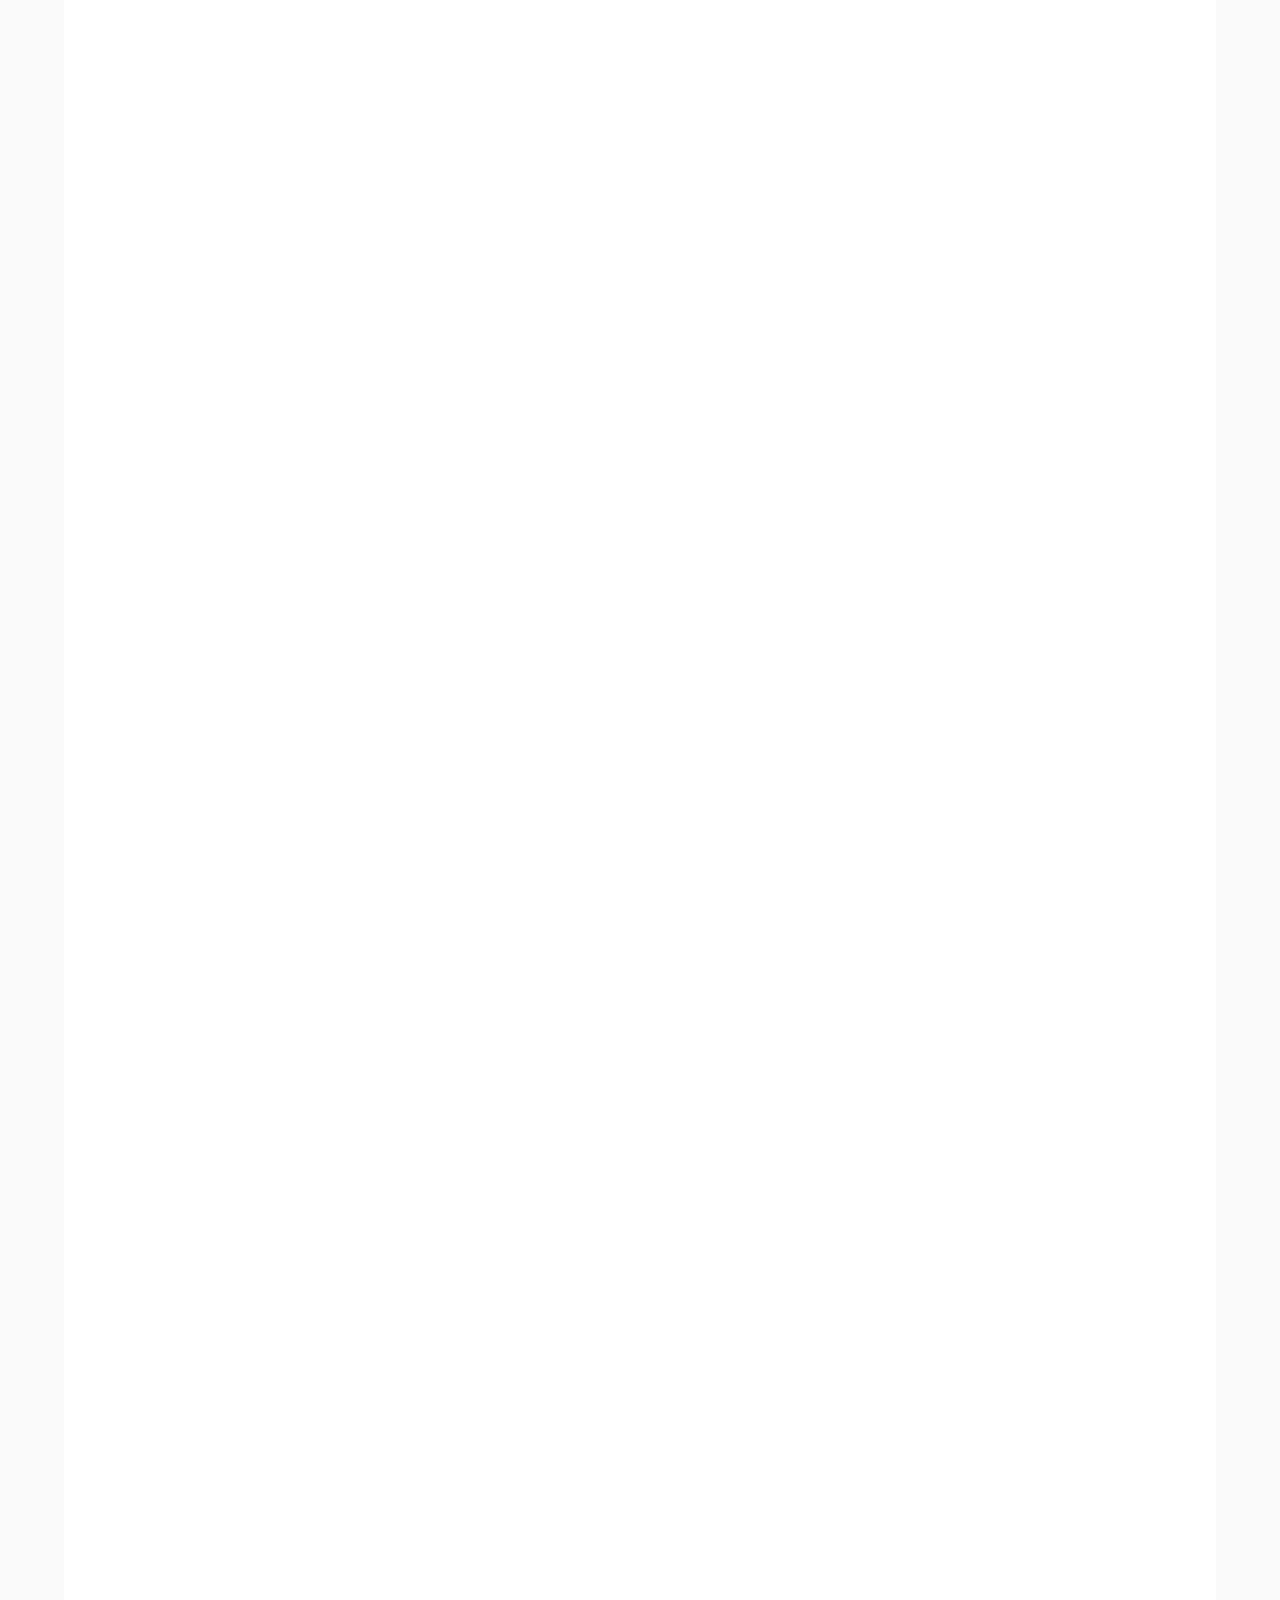
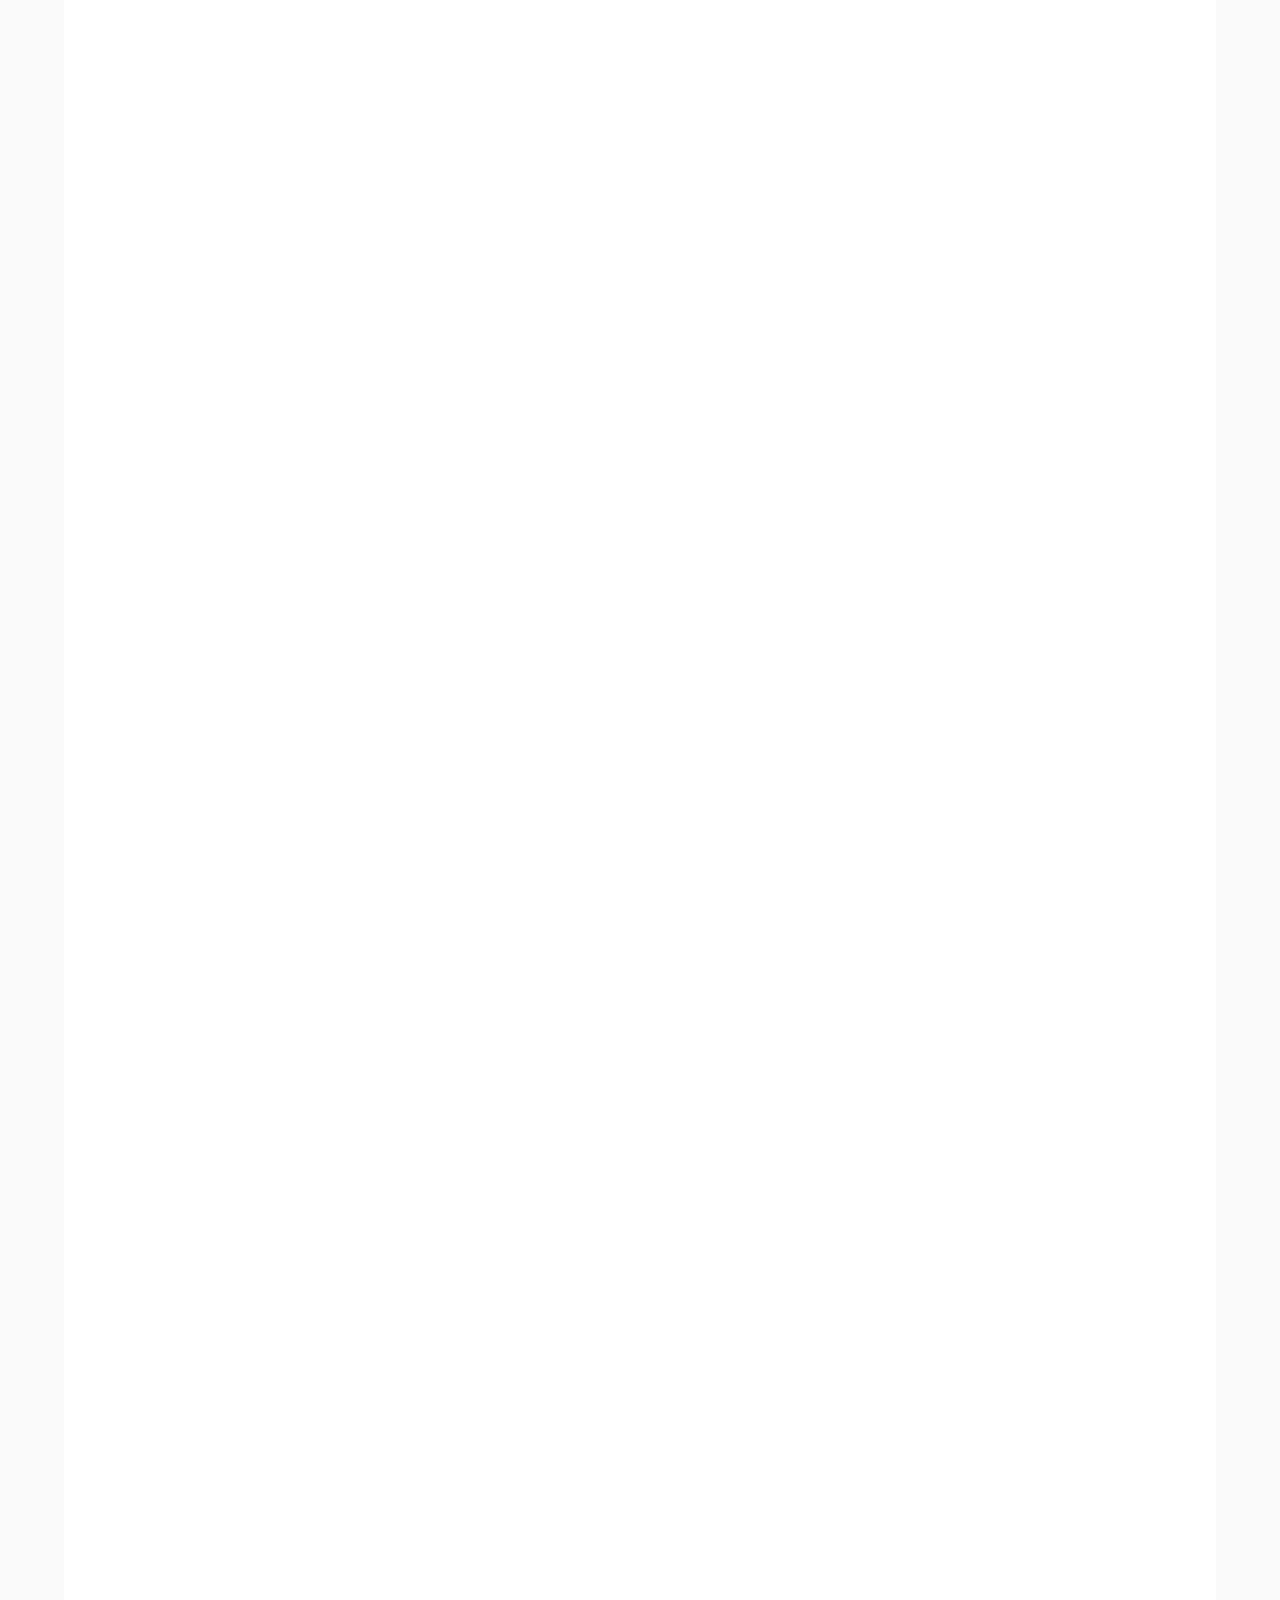
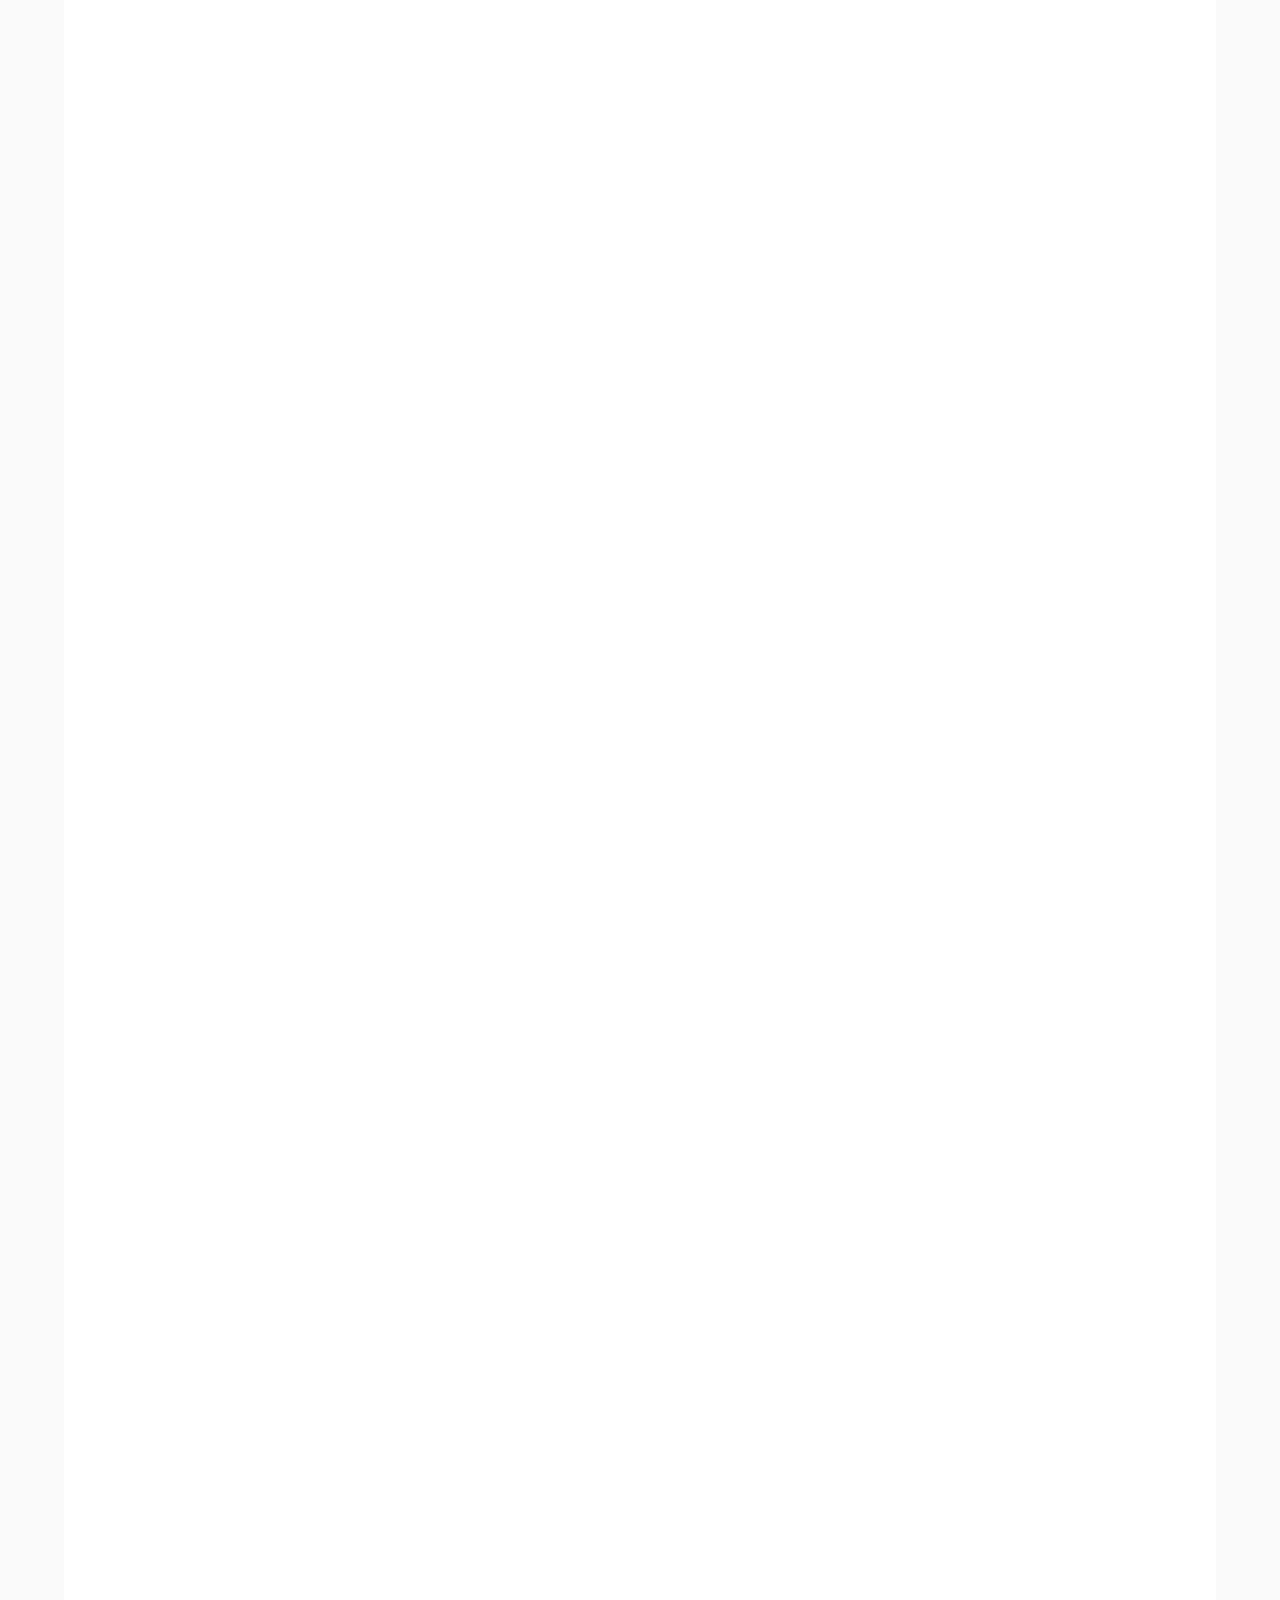
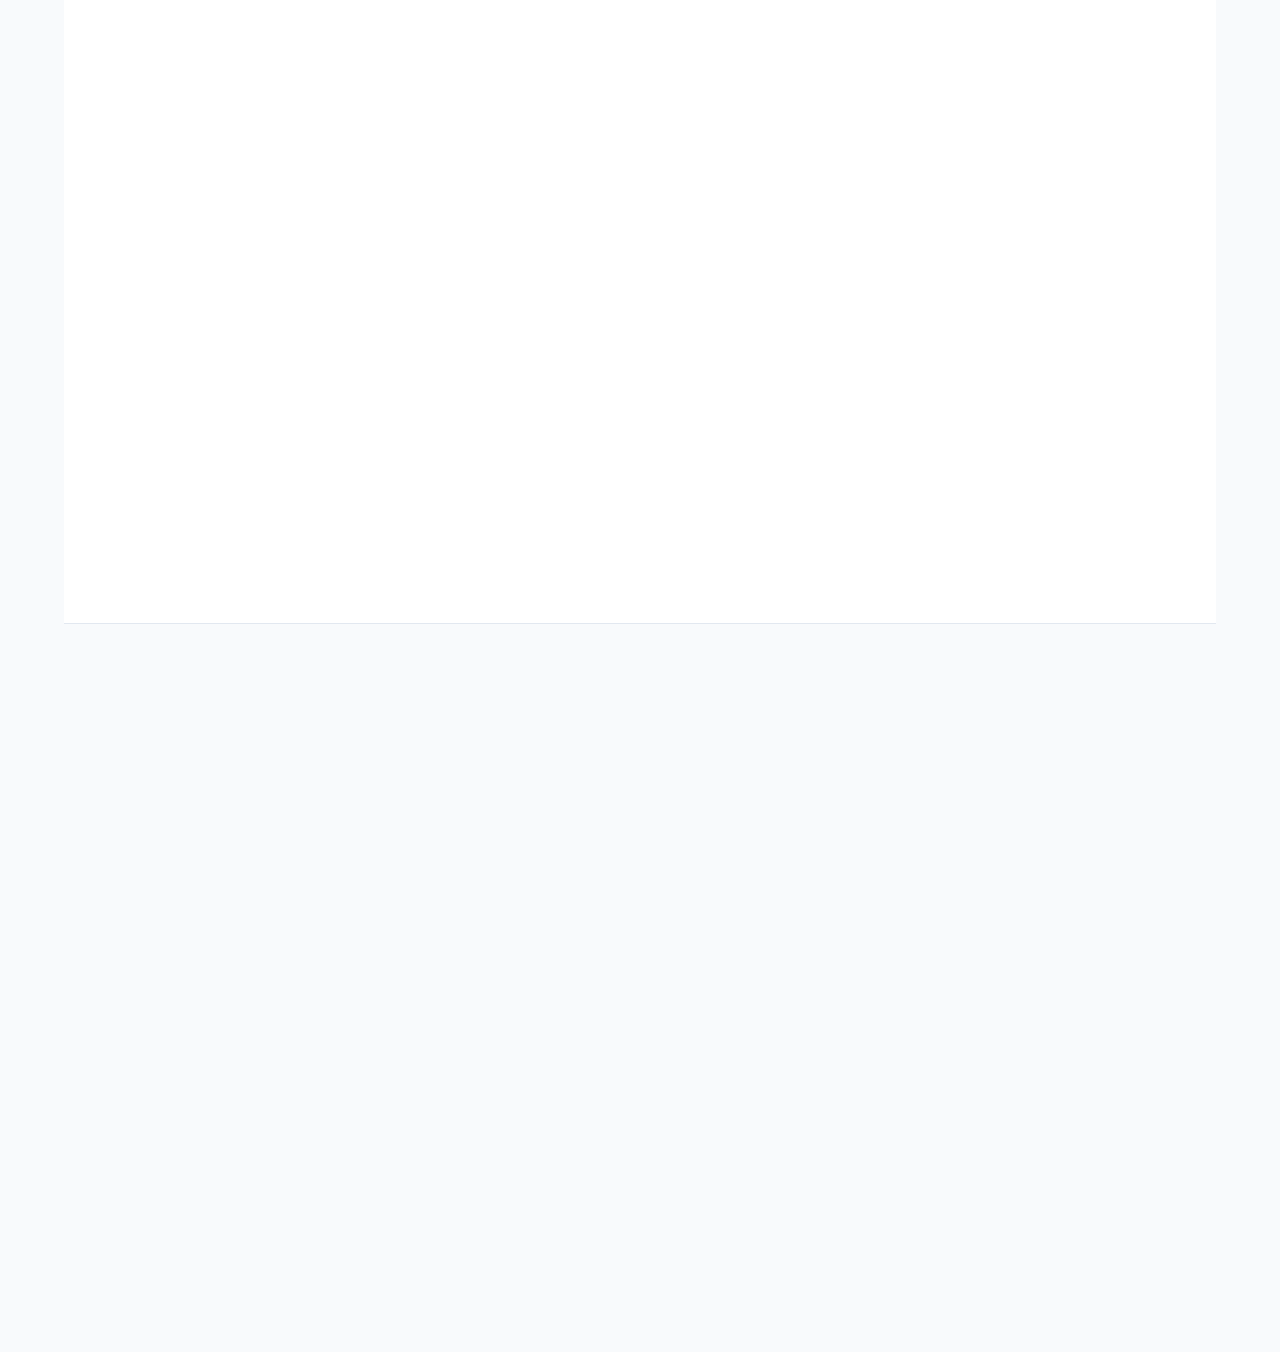
==== commit 2228beef: "copy: zero em-dashes in visible copy, human punctuation throughout" ====
--- a/index.html
+++ b/index.html
@@ -5,7 +5,7 @@
 <meta name="viewport" content="width=device-width, initial-scale=1.0, maximum-scale=5.0, viewport-fit=cover" />
 
 <!-- Primary Meta -->
-<title>BACKPANEL — Auto Back-Panel Ads for Startups | Bengaluru</title>
+<title>BACKPANEL: Auto Back-Panel Ads for Startups | Bengaluru</title>
 <meta name="description" content="BACKPANEL puts your brand on auto-rickshaw back-panels in Bengaluru. RTO-certified, eco-vinyl, all-inclusive. Approx Rs.5 CPM, derived. Get wrapped." />
 <meta name="keywords" content="auto rickshaw advertising, back panel ads, Bengaluru ads, outdoor advertising, OOH advertising, startup marketing, RTO certified auto ads" />
 <meta name="author" content="BACKPANEL" />
@@ -24,7 +24,7 @@
 <!-- Open Graph -->
 <meta property="og:type" content="website" />
 <meta property="og:url" content="https://thebackpanel.github.io/" />
-<meta property="og:title" content="BACKPANEL — Auto Back-Panel Ads for Startups" />
+<meta property="og:title" content="BACKPANEL: Auto Back-Panel Ads for Startups" />
 <meta property="og:description" content="RTO-certified auto-rickshaw back-panel advertising in Bengaluru. Approx Rs.5 CPM derived, 90s red-light dwell, eco-vinyl. Get wrapped." />
 <meta property="og:image" content="https://thebackpanel.github.io/assets/og-image.png" />
 <meta property="og:image:width" content="1200" />
@@ -35,7 +35,7 @@
 <!-- Twitter Card -->
 <meta name="twitter:card" content="summary_large_image" />
 <meta name="twitter:url" content="https://thebackpanel.github.io/" />
-<meta name="twitter:title" content="BACKPANEL — Auto Back-Panel Ads for Startups" />
+<meta name="twitter:title" content="BACKPANEL: Auto Back-Panel Ads for Startups" />
 <meta name="twitter:description" content="RTO-certified auto-rickshaw back-panel ads. Approx Rs.5 CPM derived, 90s red-light dwell, eco-vinyl. Compliant auto-ad network." />
 <meta name="twitter:image" content="https://thebackpanel.github.io/assets/og-image.png" />
 
@@ -176,7 +176,7 @@
       "name": "Is auto-rickshaw advertising legal?",
       "acceptedAnswer": {
         "@type": "Answer",
-        "text": "Yes — when done right. BACKPANEL operates exclusively on back-panels with full RTO and municipal sign-off, per auto, per city. We use eco-vinyl, stay inside the 75% ad area rule, carry the NOC, and pay the ad tax. No hood stickers or gray-zone tactics."
+        "text": "Yes, when done right. BACKPANEL operates exclusively on back-panels with full RTO and municipal sign-off, per auto, per city. We use eco-vinyl, stay inside the 75% ad area rule, carry the NOC, and pay the ad tax. No hood stickers or gray-zone tactics."
       }
     },
     {
@@ -184,7 +184,7 @@
       "name": "What is the estimated reach per auto?",
       "acceptedAnswer": {
         "@type": "Answer",
-        "text": "Each auto generates approximately 8,000–12,000 impressions per day based on transit OOH benchmarks. At our derived ≈₹5–8 CPM — the math is published on this page — BACKPANEL is among the most cost-effective outdoor channels for Bengaluru startups."
+        "text": "Each auto generates approximately 8,000–12,000 impressions per day based on transit OOH benchmarks. Our derived ≈₹5–8 CPM, with the math published on this page, makes BACKPANEL among the most cost-effective outdoor channels for Bengaluru startups."
       }
     },
     {
@@ -192,7 +192,7 @@
       "name": "Which areas do you cover?",
       "acceptedAnswer": {
         "@type": "Answer",
-        "text": "The neighbourhood you sell in — Koramangala, Indiranagar, HSR, Whitefield, anywhere your customers live. One area, blanketed."
+        "text": "The neighbourhood you sell in: Koramangala, Indiranagar, HSR, Whitefield, anywhere your customers live. One area, blanketed."
       }
     },
     {
@@ -200,7 +200,7 @@
       "name": "How long does a campaign run?",
       "acceptedAnswer": {
         "@type": "Answer",
-        "text": "Three months minimum, because recall compounds. Month one buys novelty; month three buys \"I've seen you everywhere.\" Shorter launch bursts are possible — ask."
+        "text": "Three months minimum, because recall compounds. Month one buys novelty; month three buys \"I've seen you everywhere.\" Shorter launch bursts are possible. Just ask."
       }
     },
     {
@@ -367,7 +367,7 @@
     BENGALURU · COMPLIANT · LIVE NOW
   </div>
   <h1 id="hero-heading">PUT YOUR BRAND WHERE A PHONE CAN'T SAVE THEM. <em>(nobody scrolls at a red light.)</em></h1>
-  <p class="sub">Your logo on the back of an auto. The driver behind you is stuck staring at it. Then we film it — so LinkedIn sees it too. RTO-certified. Bilingual. Zero gray zone.</p>
+  <p class="sub">Your logo on the back of an auto. The driver behind you is stuck staring at it. Then we film it, so LinkedIn sees it too. RTO-certified. Bilingual. Zero gray zone.</p>
   <p class="hero-value"><strong>Your brand on 127 auto back panels across Bengaluru.</strong></p>
   <div class="hero-cta" role="group" aria-label="Primary actions">
     <a href="#contact" class="btn" data-event="cta_hero">START A CAMPAIGN →</a>
@@ -389,7 +389,7 @@
 <section id="proof" class="block alt" aria-labelledby="proof-heading">
   <div class="wrap">
     <h2 id="proof-heading">The numbers <span class="hl">don't lie</span></h2>
-    <p class="section-sub">Other agencies sell "impressions." We sell 90 seconds at a red light — a stranger staring at your brand because there's nothing else to look at. Fine print: 90s is the dwell. Readable time is 3–4s a glance. Still beats any banner you've bought.</p>
+    <p class="section-sub">Other agencies sell "impressions." We sell 90 seconds at a red light: a stranger staring at your brand because there's nothing else to look at. Fine print: 90s is the dwell. Readable time is 3–4s a glance. Still beats any banner you've bought.</p>
     <div class="redlight" role="img" aria-label="Rear view of an auto-rickshaw waiting at a red light. Its back panel carries a sample ad. A counter shows 90 seconds of dwell; a marker notes 3 to 4 seconds of readable exposure per glance.">
       <div class="rl-scene" aria-hidden="true">
         <div class="rl-signal"><span class="rl-lamp rl-red on"></span><span class="rl-lamp rl-amber"></span><span class="rl-lamp rl-green"></span></div>
@@ -446,7 +446,7 @@
 <section id="pitch" class="block alt" aria-labelledby="pitch-heading">
   <div class="wrap">
     <h2 id="pitch-heading">What is Pitch on <span class="hl">wheels</span>?</h2>
-    <p class="section-sub">Record a 30-second pitch. Winners get 50 free back-panels plus a filmed Reel — and we push your story to our whole network.</p>
+    <p class="section-sub">Record a 30-second pitch. Winners get 50 free back-panels plus a filmed Reel. We push your story to our whole network.</p>
     <ul class="facts" role="list" aria-label="Pitch on Wheels details">
       <li role="listitem"><b>It's a contest, not a billboard.</b> People share their own pitch, tag friends, vote. The auto is just the trophy.</li>
       <li role="listitem"><b>Filmed legally.</b> Parked rickshaws only. We checked the rules so you don't have to google "is this illegal" at 1am.</li>
@@ -480,7 +480,7 @@
     <ul class="facts" role="list" aria-label="Why BACKPANEL works">
       <li role="listitem"><b>Your customer lives in one pin code.</b> So should your ad. We blanket the block you sell to.</li>
       <li role="listitem"><b>Compliant by design.</b> Back-panel only, RTO sign-off, eco-vinyl. The gray zone is someone else's problem.</li>
-      <li role="listitem"><b>Roughly ₹5 per thousand pairs of eyes</b> (derived below from our own rates — check the math, we insist). Your performance marketer just winced. With jealousy.</li>
+      <li role="listitem"><b>Roughly ₹5 per thousand pairs of eyes</b> (derived below from our own rates. Check the math, we insist). Your performance marketer just winced. With jealousy.</li>
       <li role="listitem"><b>Paperwork's on us.*</b> Permits, sign-off, insurance. You stay creatively irresponsible.</li>
     </ul>
   </div>
@@ -490,7 +490,7 @@
 <section id="pricing" class="block alt" aria-labelledby="pricing-heading">
   <div class="wrap">
     <h2 id="pricing-heading">What does it <span class="hl">cost</span>? <span style="font-size:.5em;color:var(--fg-tertiary);font-weight:600">(flat, no surprises)</span></h2>
-    <p class="section-sub">One flat monthly rate per auto. Print, install, permits, tax, GPS proof, video — all in. Minimum 10 autos, 3 months. <b>Seen a cheaper print-only quote? The table below shows what it skips.</b></p>
+    <p class="section-sub">One flat monthly rate per auto. Print, install, permits, tax, GPS proof, video. All in. Minimum 10 autos, 3 months. <b>Seen a cheaper print-only quote? The table below shows what it skips.</b></p>
     <div class="grid3" role="list" aria-label="Pricing tiers">
       <article class="card price" role="listitem" data-tier="saturation" data-event="pricing_view">
         <h3>Saturation</h3>
@@ -523,8 +523,8 @@
         <li><b>Neighbourhood:</b> ₹35–45K ÷ (25 × 10,000 × 30 ÷ 1,000) = <b>₹4.67–6.00 CPM</b></li>
         <li><b>Saturation:</b> ₹80K–1.2L ÷ (50 × 10,000 × 30 ÷ 1,000) = <b>₹5.33–8.00 CPM</b></li>
       </ul>
-      <p>Across the full 8,000–12,000 range that is <b>≈₹4–10 per 1,000 eyeballs; ≈₹5–8 at benchmark</b> — all-in. What exactly "all-in" covers is listed in the table below, so compare line by line, not headline by headline.</p>
-      <p><b>Why the tiers are not flat:</b> the formula collapses to <b>CPM = per-auto monthly rate ÷ 300</b> at benchmark — one calculation, not three. The tiers differ because the per-auto rate differs: Starter ₹1,500–2,000, Neighbourhood ₹1,400–1,800, Saturation ₹1,600–2,400 per auto per month. If you spot tiers that do not reduce to one formula, the math is decoration. Ours does.</p>
+      <p>Across the full 8,000–12,000 range that is <b>≈₹4–10 per 1,000 eyeballs; ≈₹5–8 at benchmark</b>. All-in. What exactly "all-in" covers is listed in the table below, so compare line by line, not headline by headline.</p>
+      <p><b>Why the tiers are not flat:</b> the formula collapses to <b>CPM = per-auto monthly rate ÷ 300</b> at benchmark. One calculation, not three. The tiers differ because the per-auto rate differs: Starter ₹1,500–2,000, Neighbourhood ₹1,400–1,800, Saturation ₹1,600–2,400 per auto per month. If you spot tiers that do not reduce to one formula, the math is decoration. Ours does.</p>
     </div>
     <div class="calc included" role="note" aria-label="What every tier includes">
       <h3>The quote comparison we wish everyone did</h3>
@@ -567,19 +567,19 @@
       </details>
       <details>
         <summary>Is auto-rickshaw advertising legal?</summary>
-        <p>Yes — when done right. BACKPANEL operates exclusively on back-panels with full RTO and municipal sign-off, per auto, per city. We use eco-vinyl, stay inside the 75% ad area rule, carry the NOC, and pay the ad tax. No hood stickers or gray-zone tactics.</p>
+        <p>Yes, when done right. BACKPANEL operates exclusively on back-panels with full RTO and municipal sign-off, per auto, per city. We use eco-vinyl, stay inside the 75% ad area rule, carry the NOC, and pay the ad tax. No hood stickers or gray-zone tactics.</p>
       </details>
       <details>
         <summary>What is the estimated reach per auto?</summary>
-        <p>Each auto generates approximately 8,000–12,000 impressions per day based on transit OOH benchmarks. At our derived ≈₹5–8 CPM — the math is published on this page — BACKPANEL is among the most cost-effective outdoor channels for Bengaluru startups.</p>
+        <p>Each auto generates approximately 8,000–12,000 impressions per day based on transit OOH benchmarks. Our derived ≈₹5–8 CPM, with the math published on this page, makes BACKPANEL among the most cost-effective outdoor channels for Bengaluru startups.</p>
       </details>
       <details>
         <summary>Which areas do you cover?</summary>
-        <p>The neighbourhood you sell in — Koramangala, Indiranagar, HSR, Whitefield, anywhere your customers live. One area, blanketed.</p>
+        <p>The neighbourhood you sell in: Koramangala, Indiranagar, HSR, Whitefield, anywhere your customers live. One area, blanketed.</p>
       </details>
       <details>
         <summary>How long does a campaign run?</summary>
-        <p>Three months minimum, because recall compounds. Month one buys novelty; month three buys "I've seen you everywhere." Shorter launch bursts are possible — ask.</p>
+        <p>Three months minimum, because recall compounds. Month one buys novelty; month three buys "I've seen you everywhere." Shorter launch bursts are possible. Just ask.</p>
       </details>
       <details>
         <summary>What proof do I get that the ads ran?</summary>
@@ -632,7 +632,7 @@
 <section id="trust" class="block alt" aria-labelledby="trust-heading">
   <div class="wrap">
     <h2 id="trust-heading">Is this <span class="hl">legal</span>?</h2>
-    <p class="section-sub">Yes — back-panel only, with RTO plus municipal sign-off per auto, eco-vinyl inside the 75% ad-area rule, the NOC carried on board, and the ad tax paid. No hood stickers, no gray zone, no 1am googling about permits. The paperwork is the product as much as the vinyl is.</p>
+    <p class="section-sub">Yes. Back-panel only, with RTO plus municipal sign-off per auto, eco-vinyl inside the 75% ad-area rule, the NOC carried on board, and the ad tax paid. No hood stickers, no gray zone, no 1am googling about permits. The paperwork is the product as much as the vinyl is.</p>
     <div class="trust-grid" role="list" aria-label="Compliance details">
       <div class="trust" role="listitem"><b>100% RTO-certified.</b> Back-panel only. Sleep easy.</div>
       <div class="trust" role="listitem"><b>Permission on us*.</b> RTO + municipal sign-off, per auto, per city.</div>
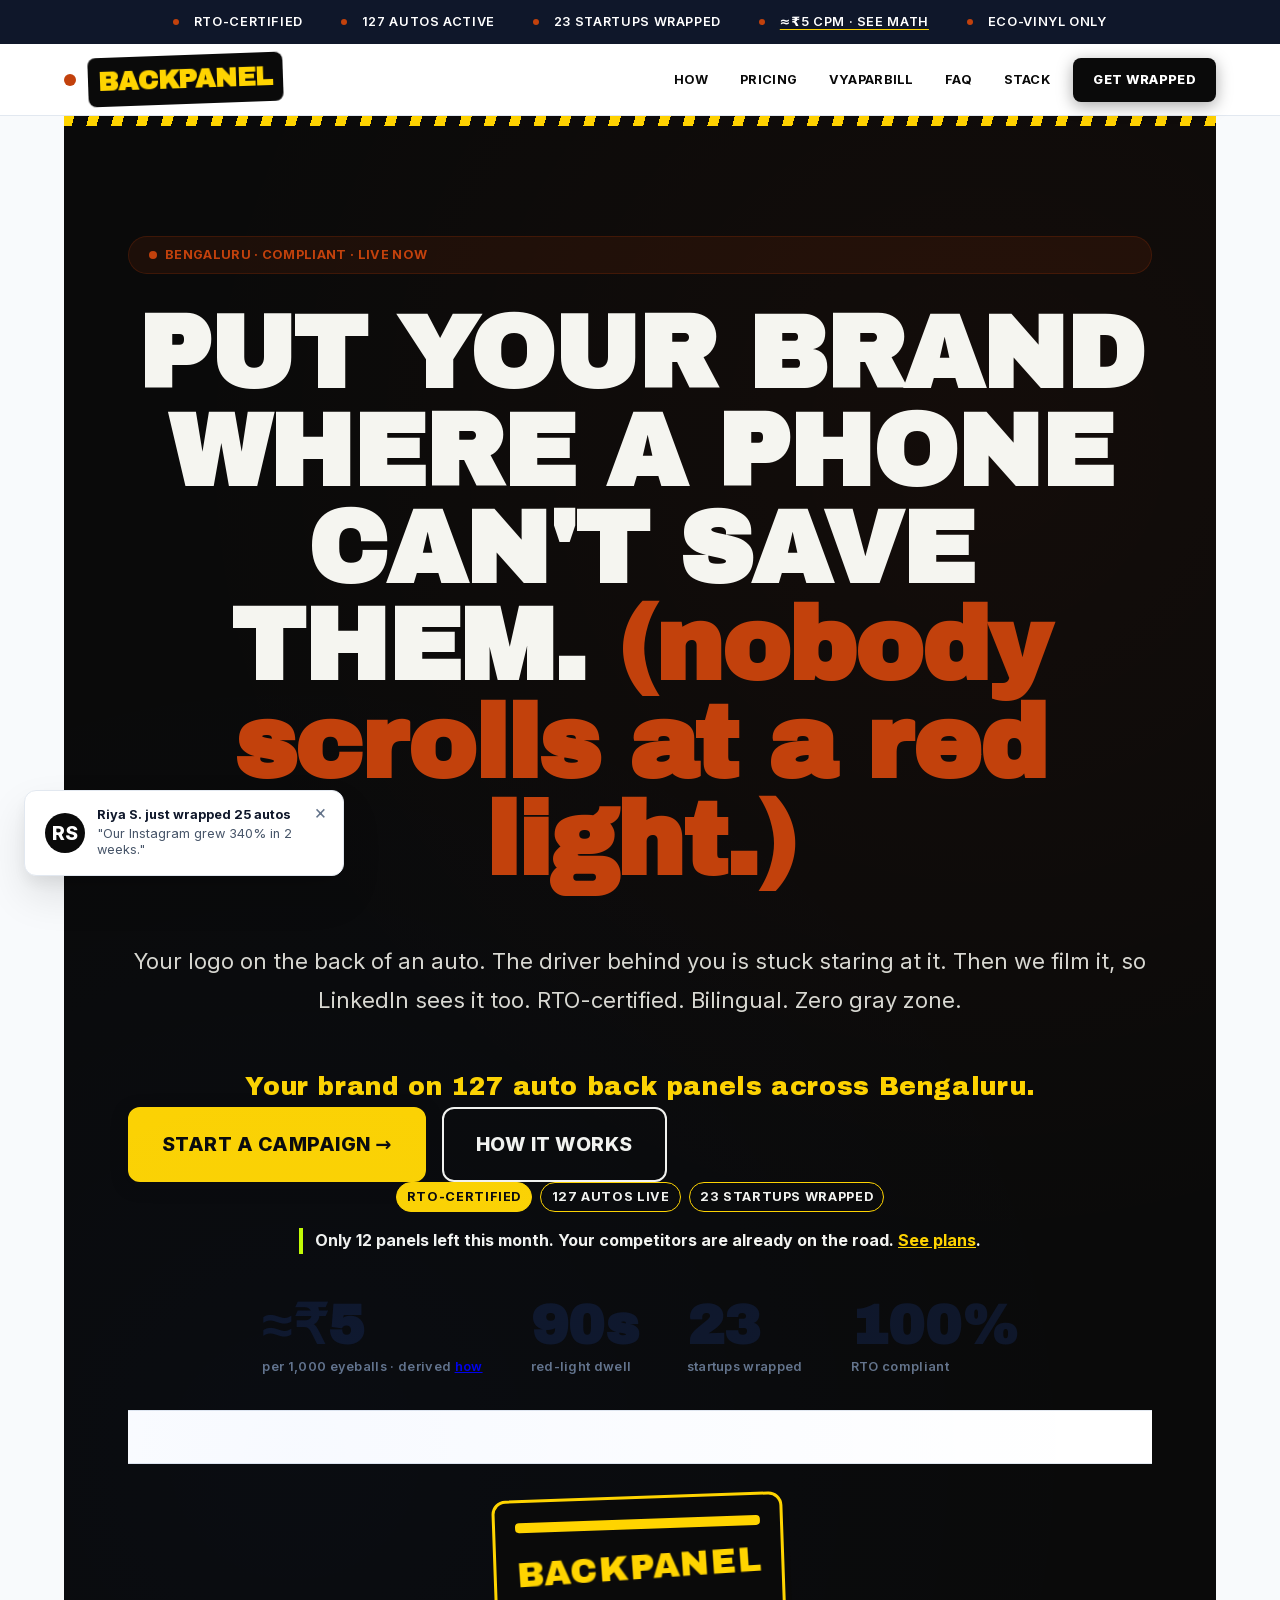
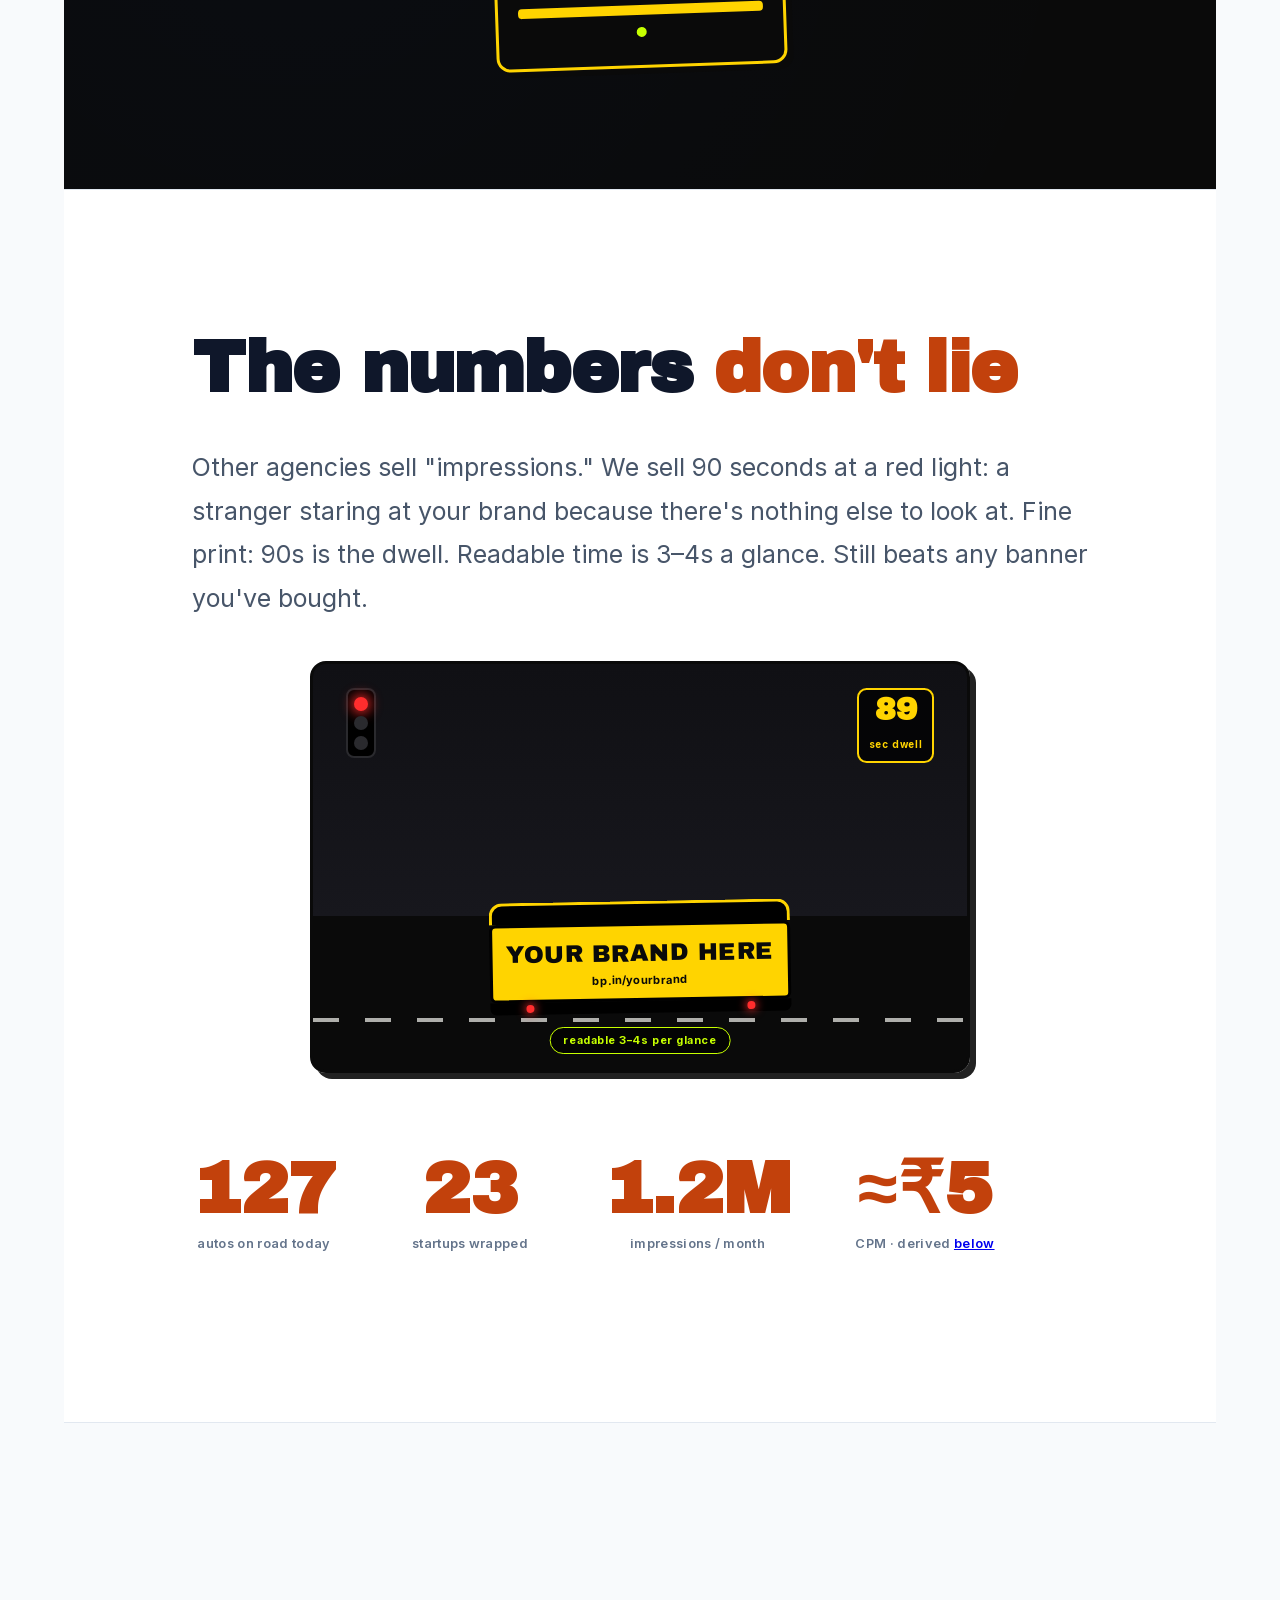
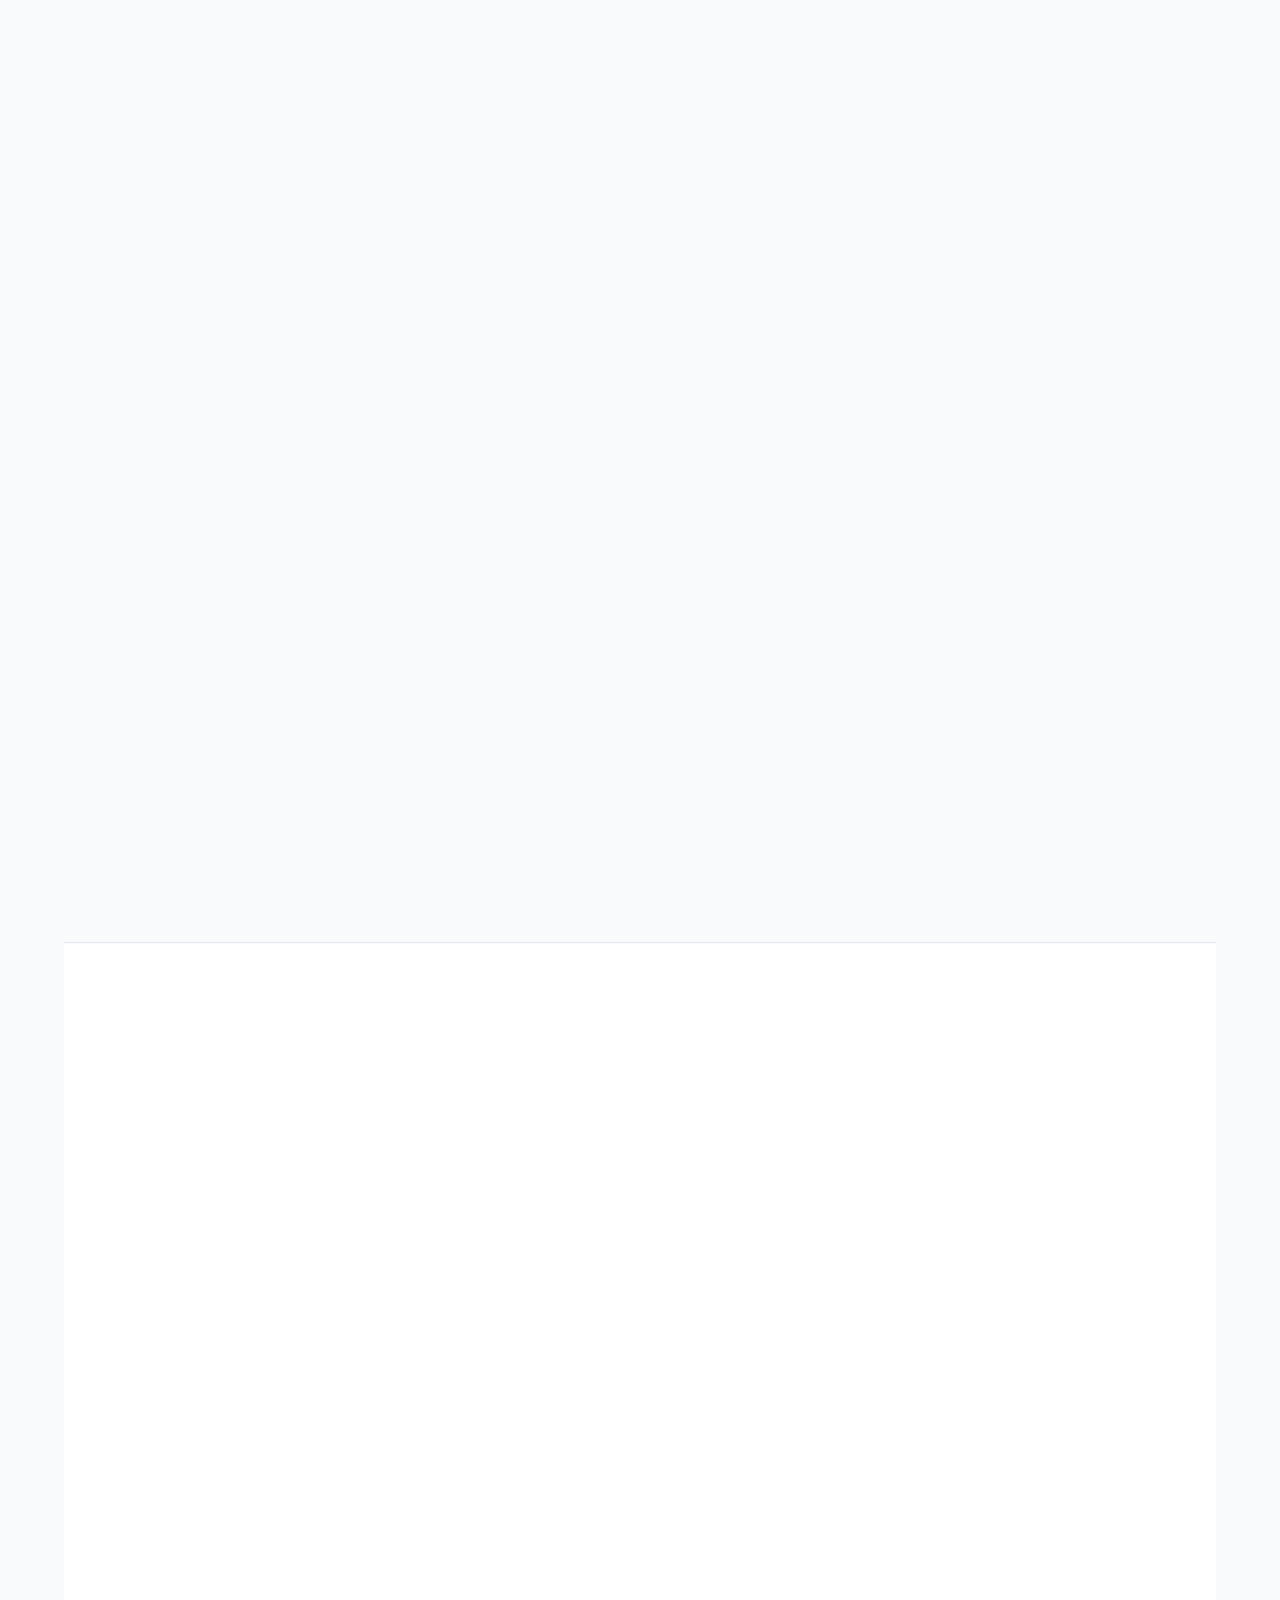
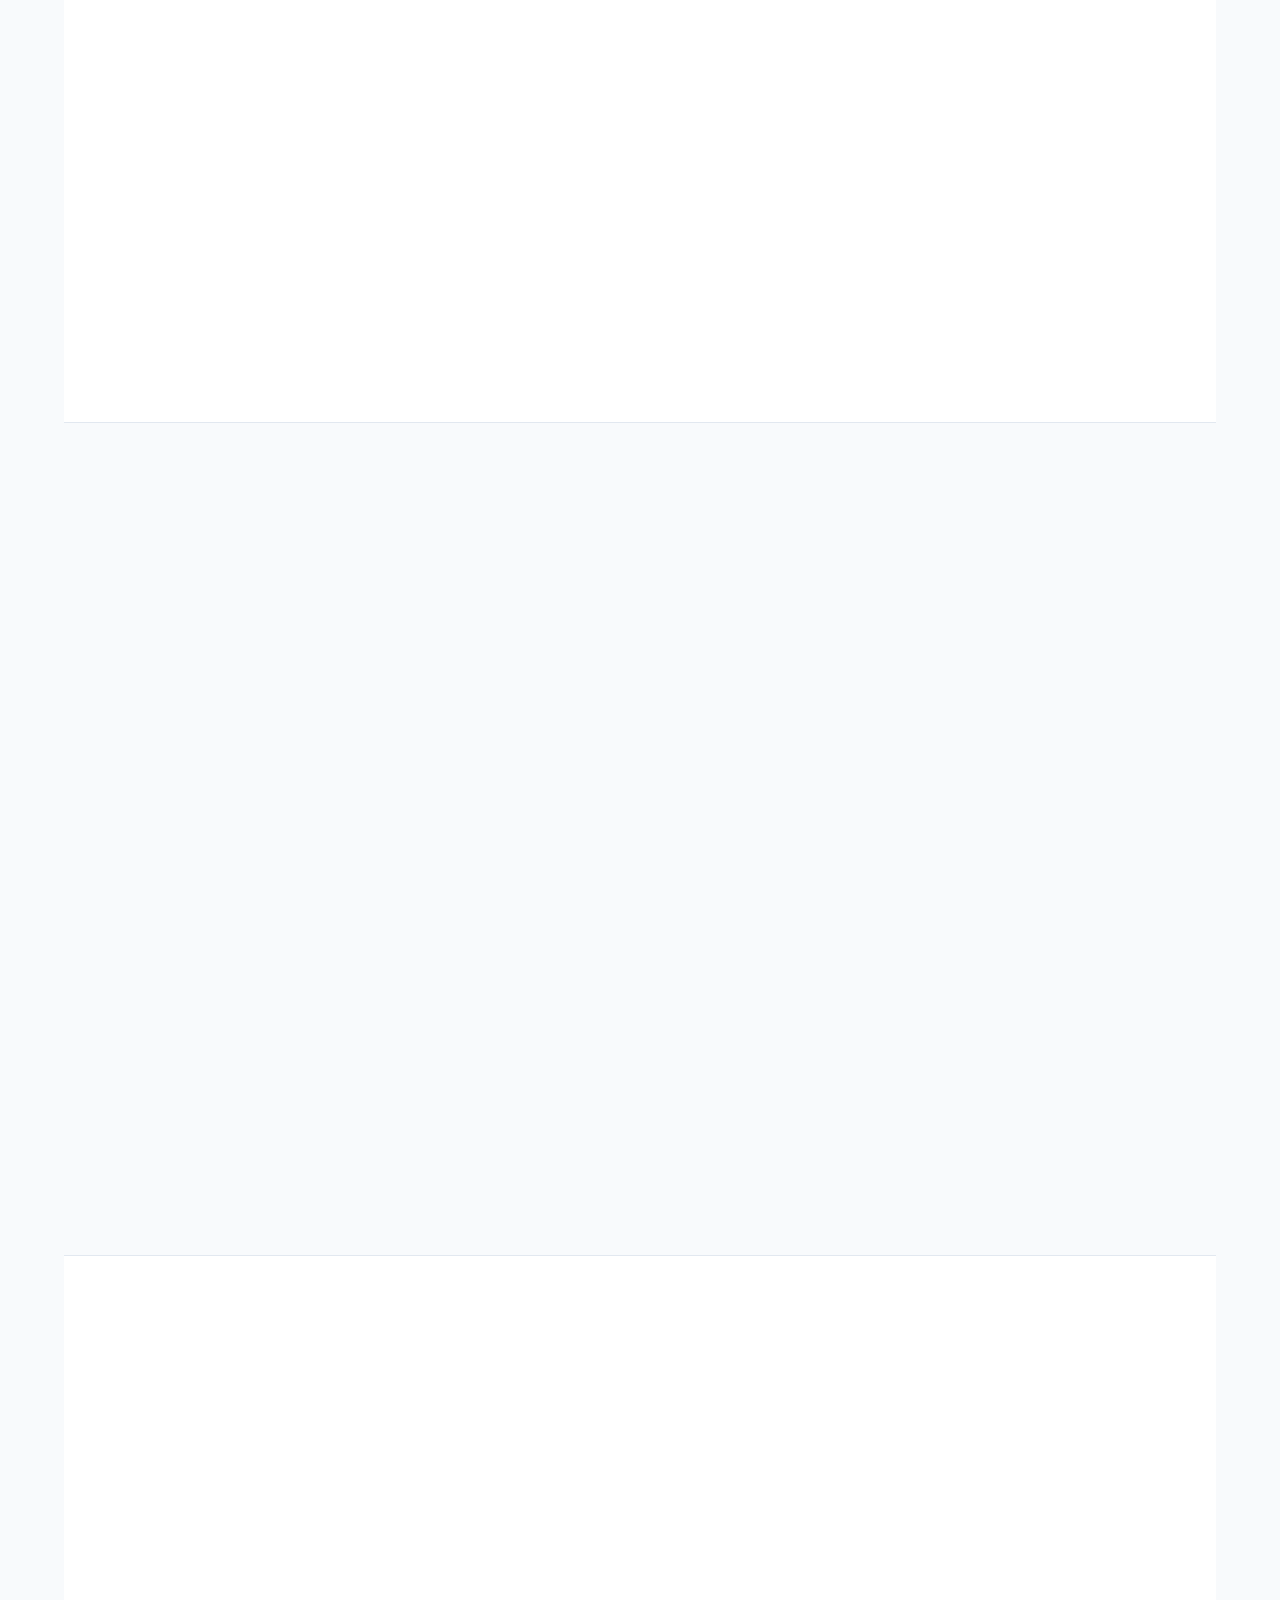
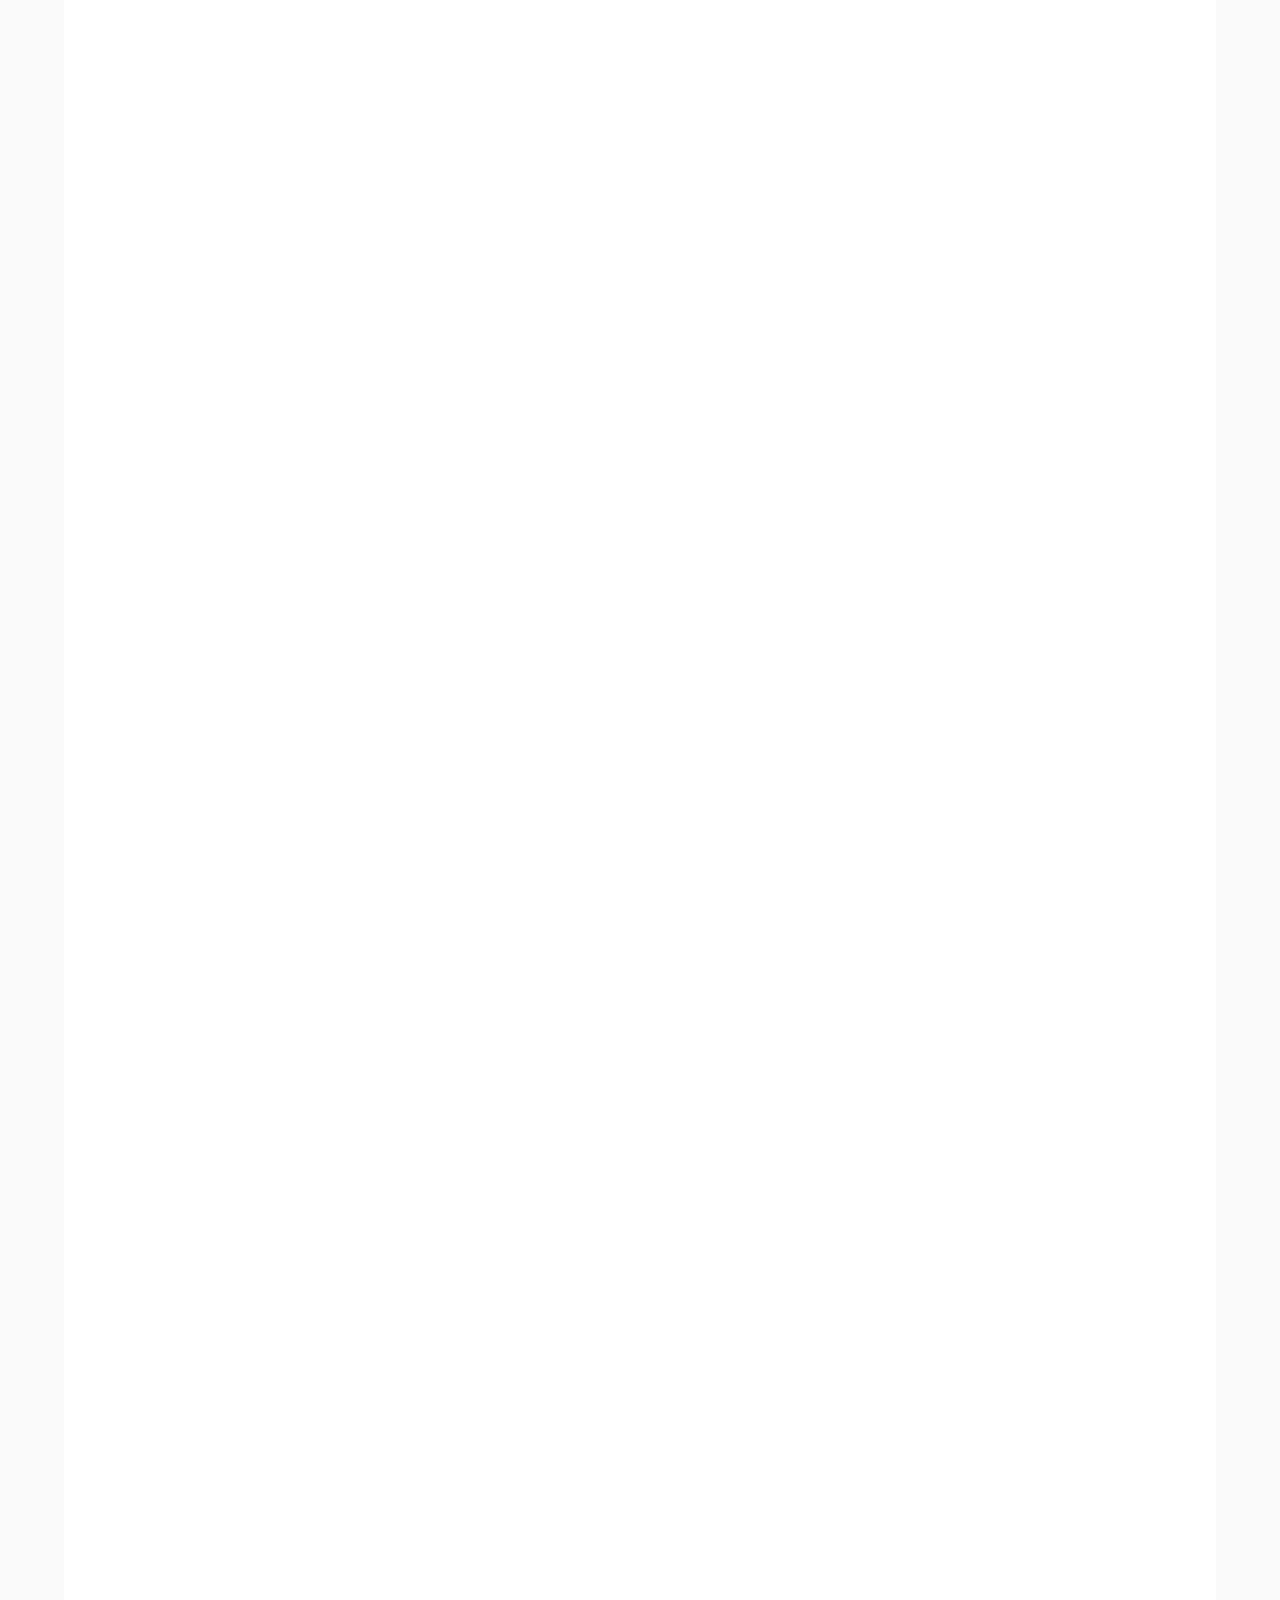
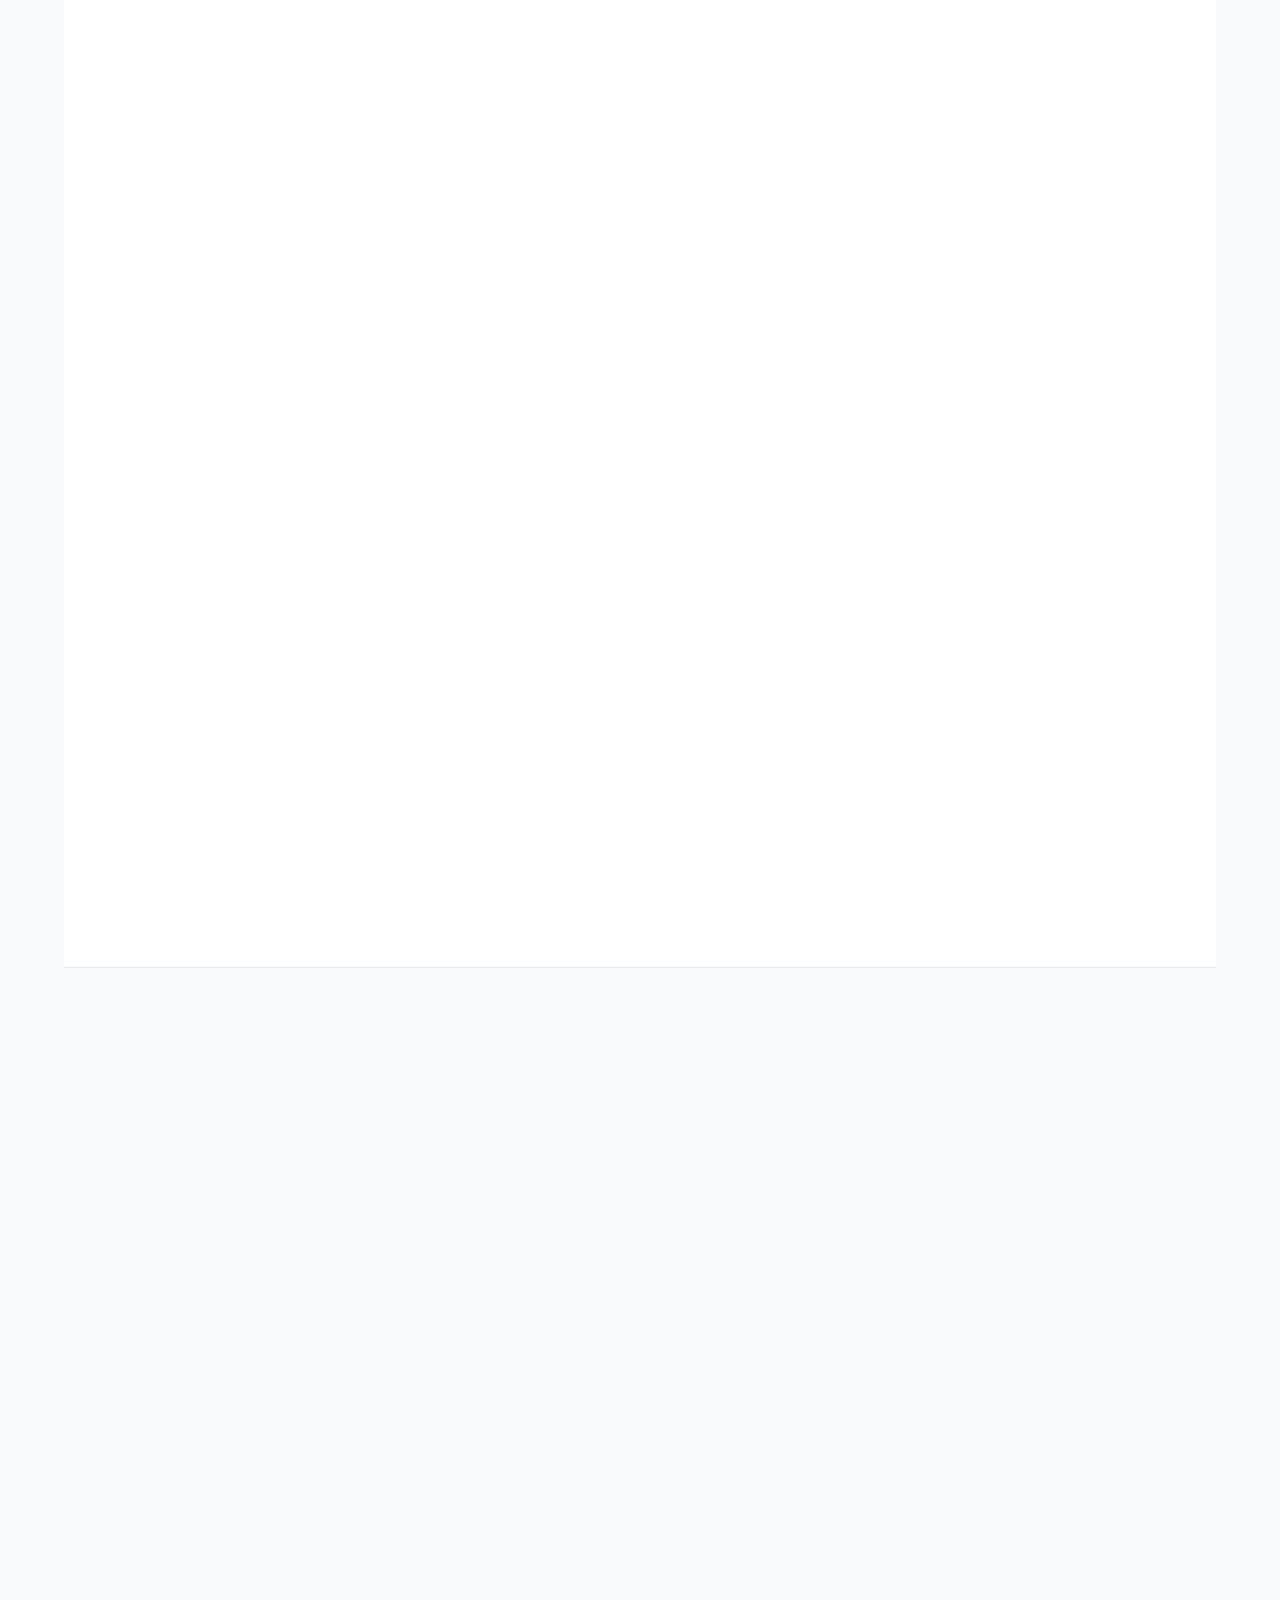
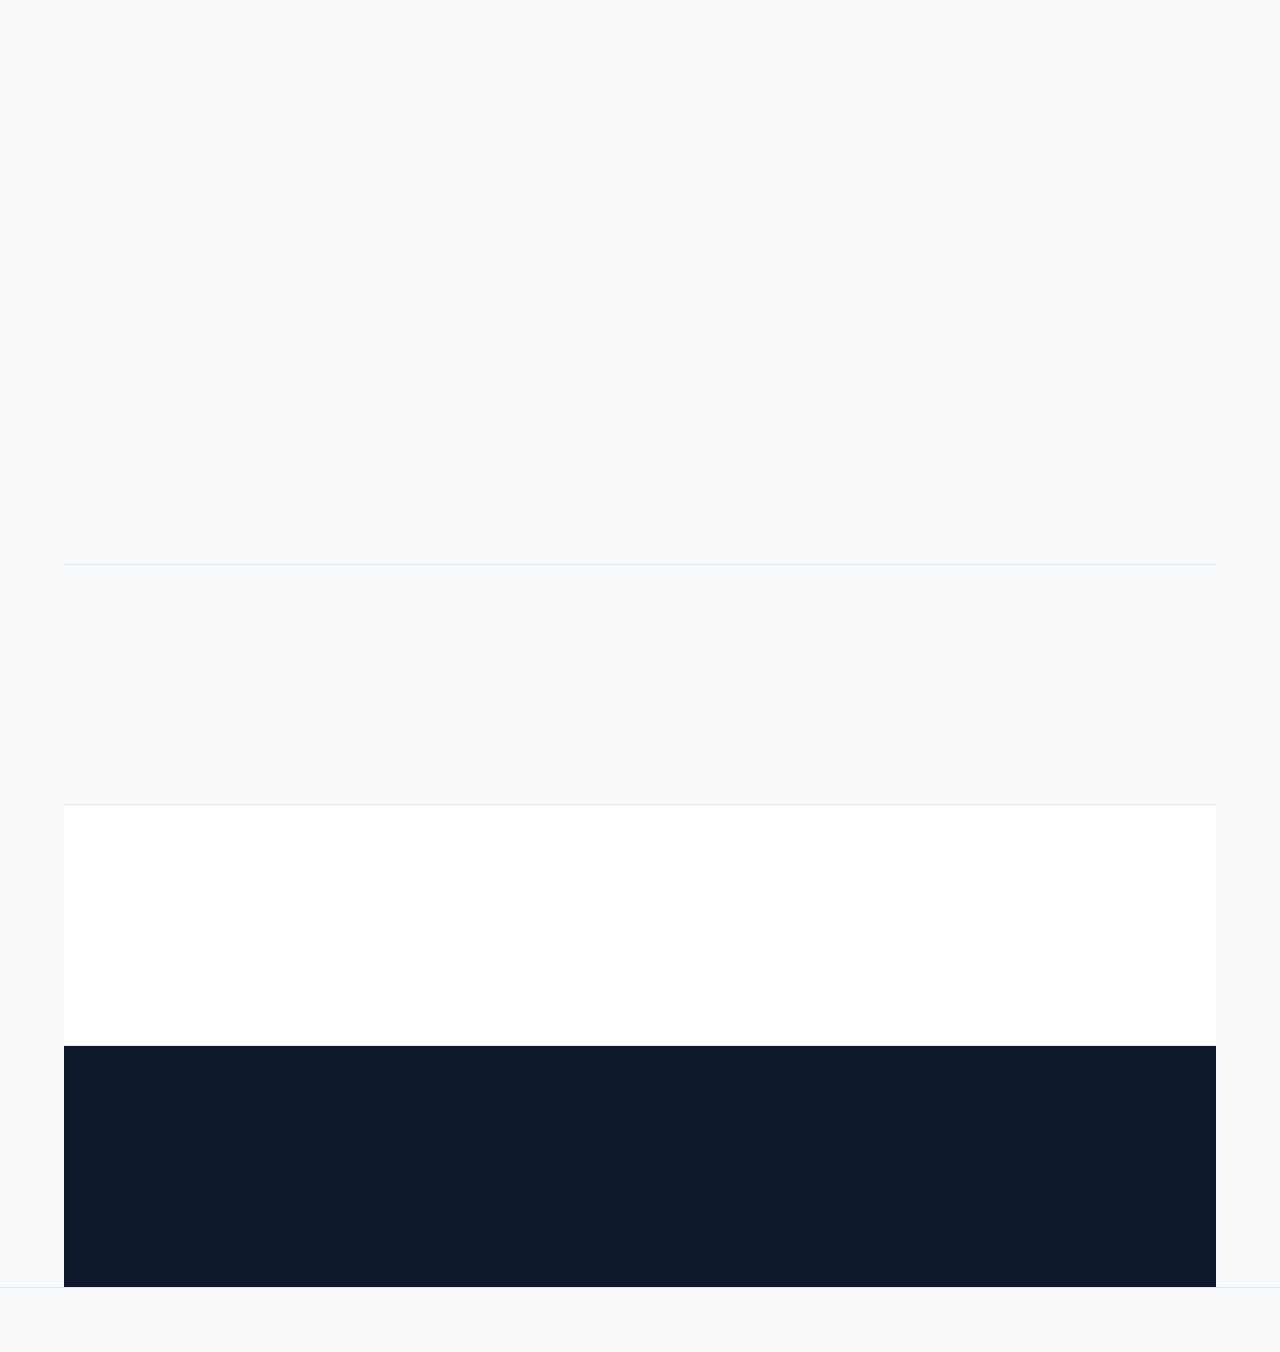
==== commit 6579adc5: "nav: link VYAPARBILL pricing subpage in site nav" ====
--- a/index.html
+++ b/index.html
@@ -351,6 +351,7 @@
   <nav class="nav-links" aria-label="Primary navigation">
     <a href="#how">HOW</a>
     <a href="#pricing">PRICING</a>
+    <a href="vyaparbill-pricing.html">VYAPARBILL</a>
     <a href="#faq">FAQ</a>
     <a href="stack.html">STACK</a>
     <a href="#contact" class="cta">GET WRAPPED</a>
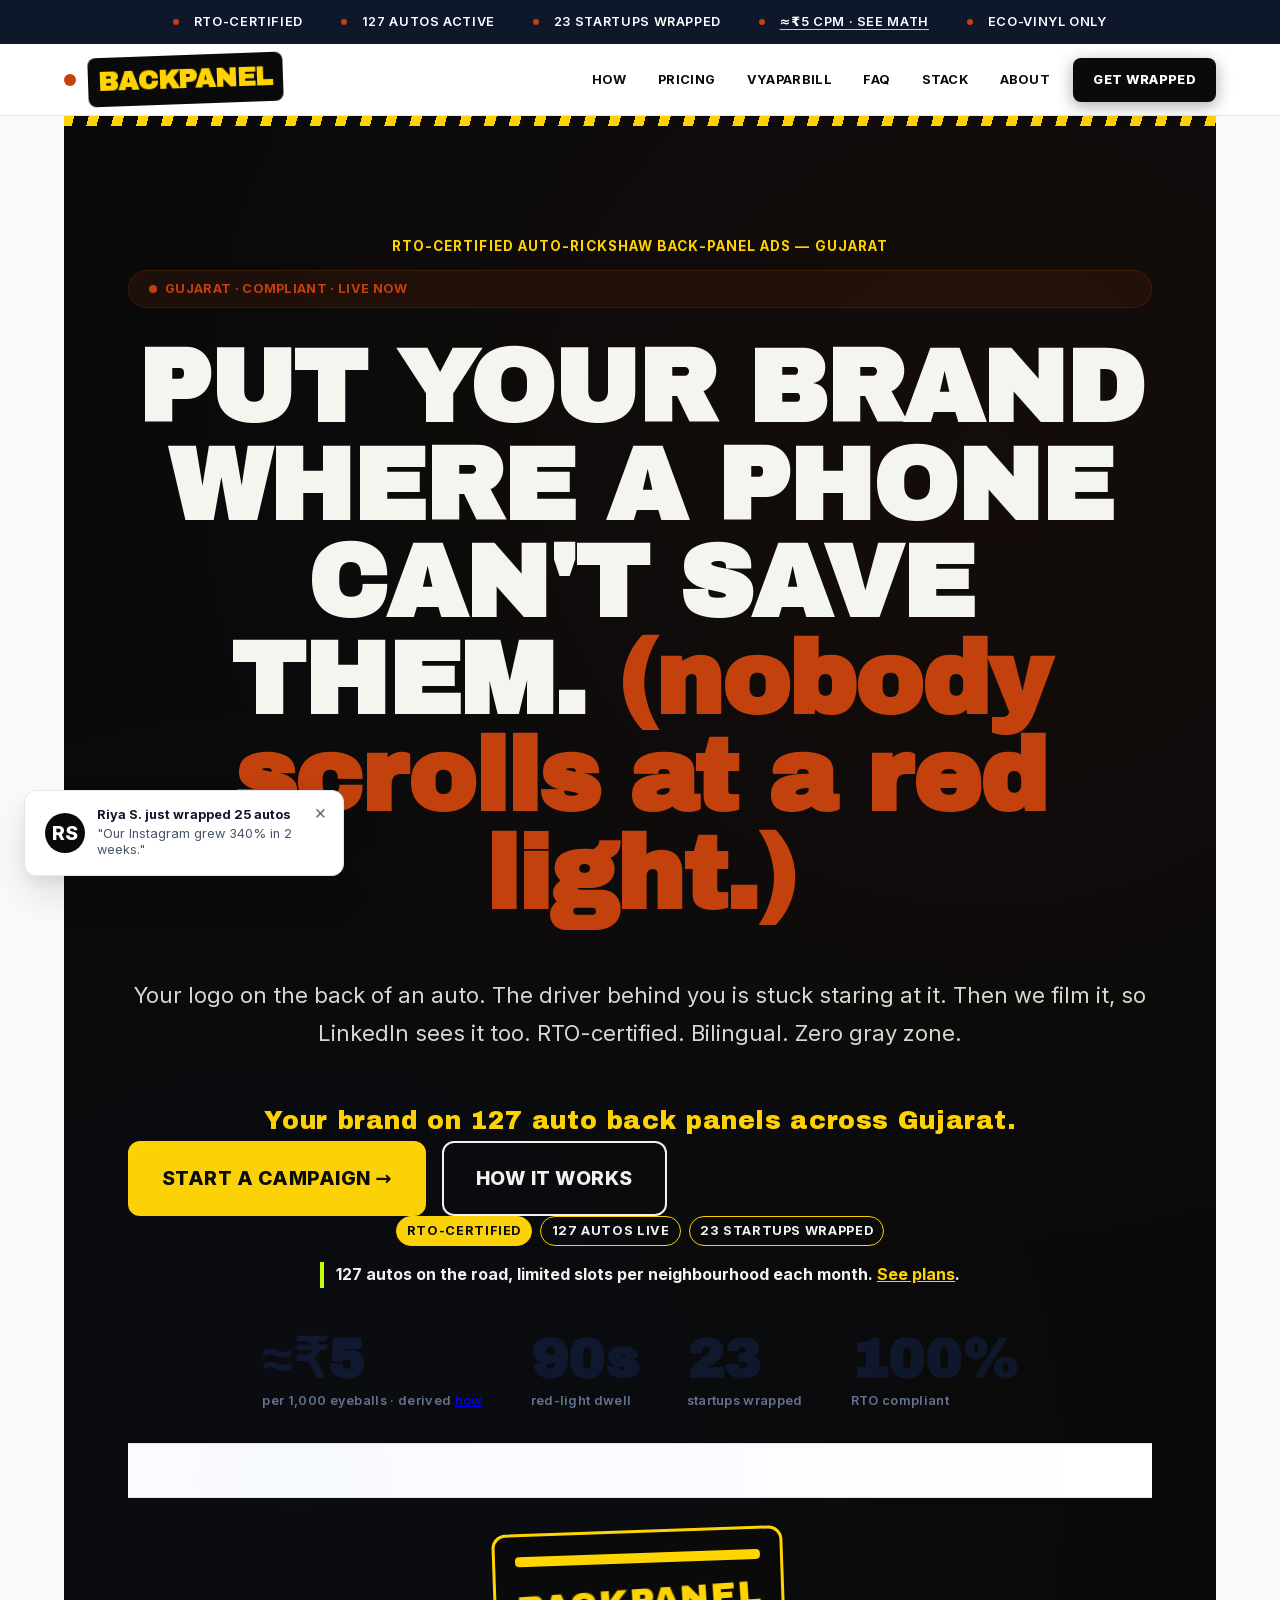
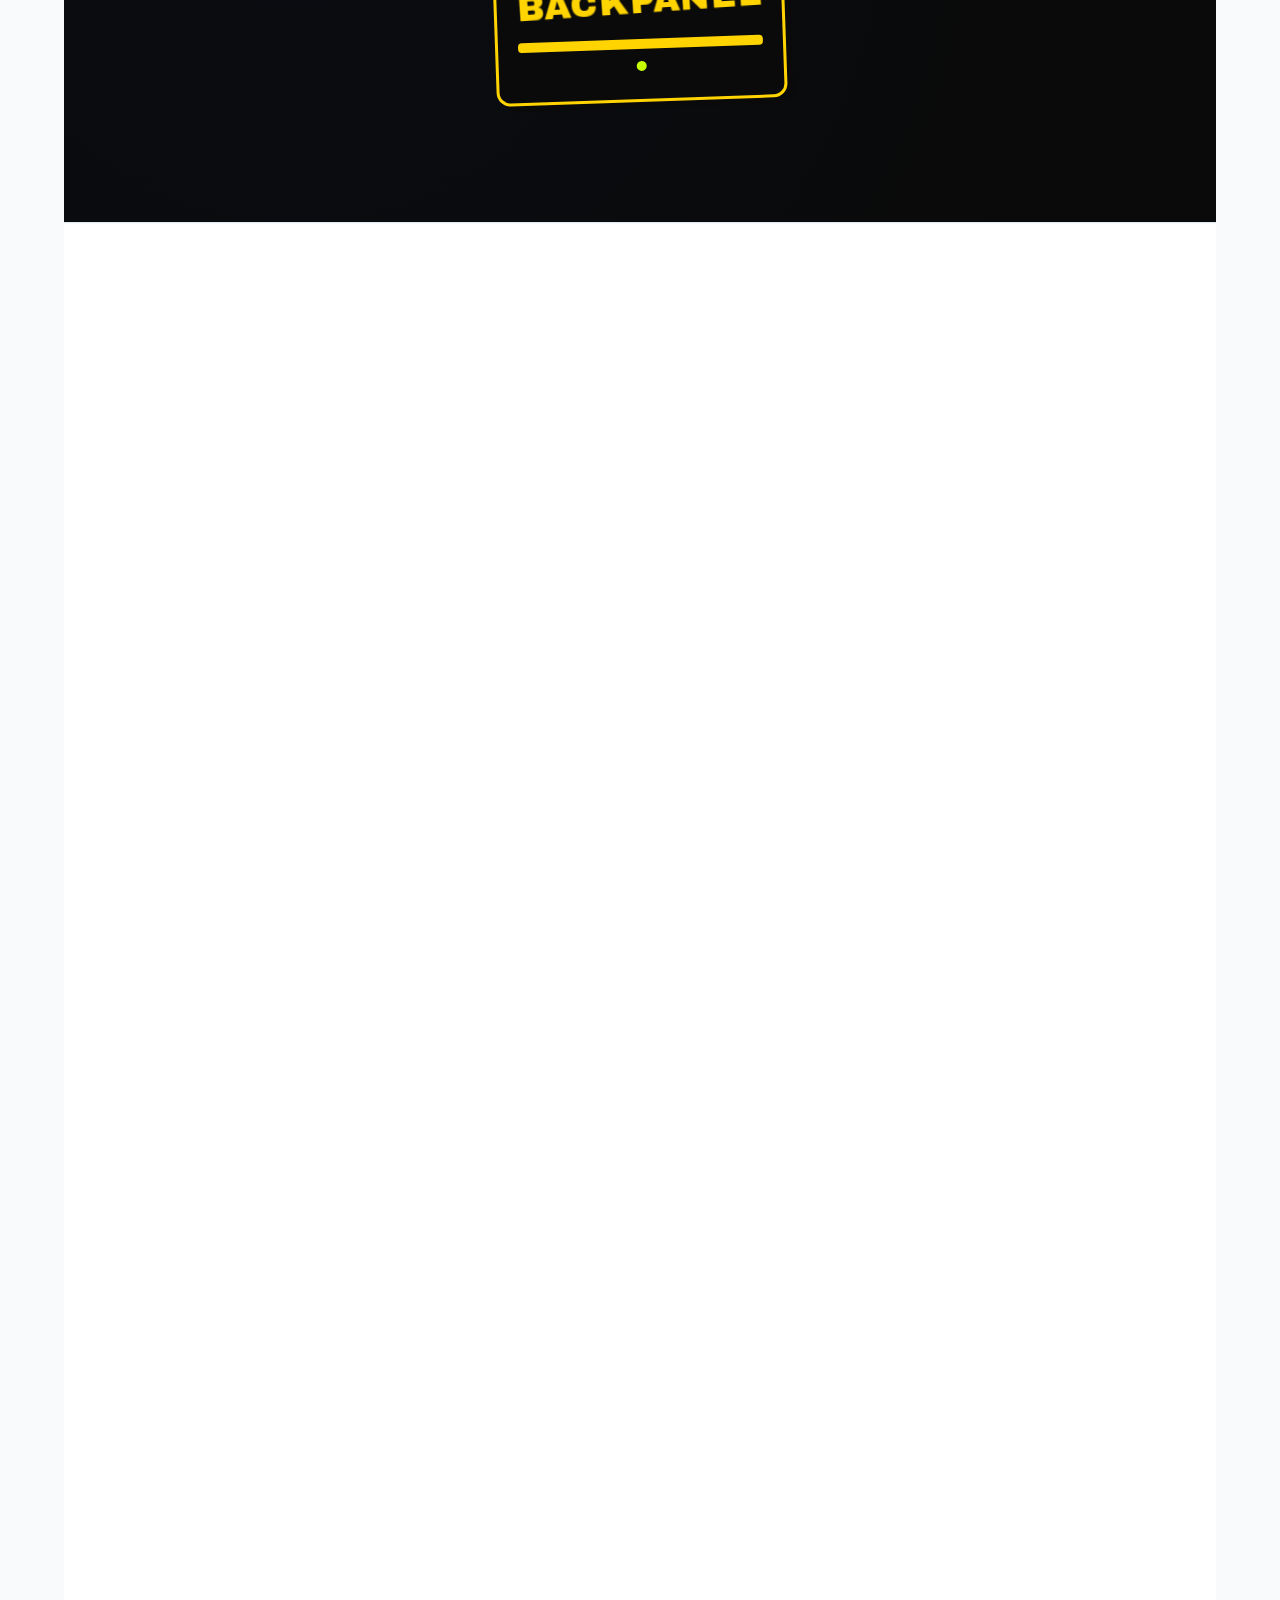
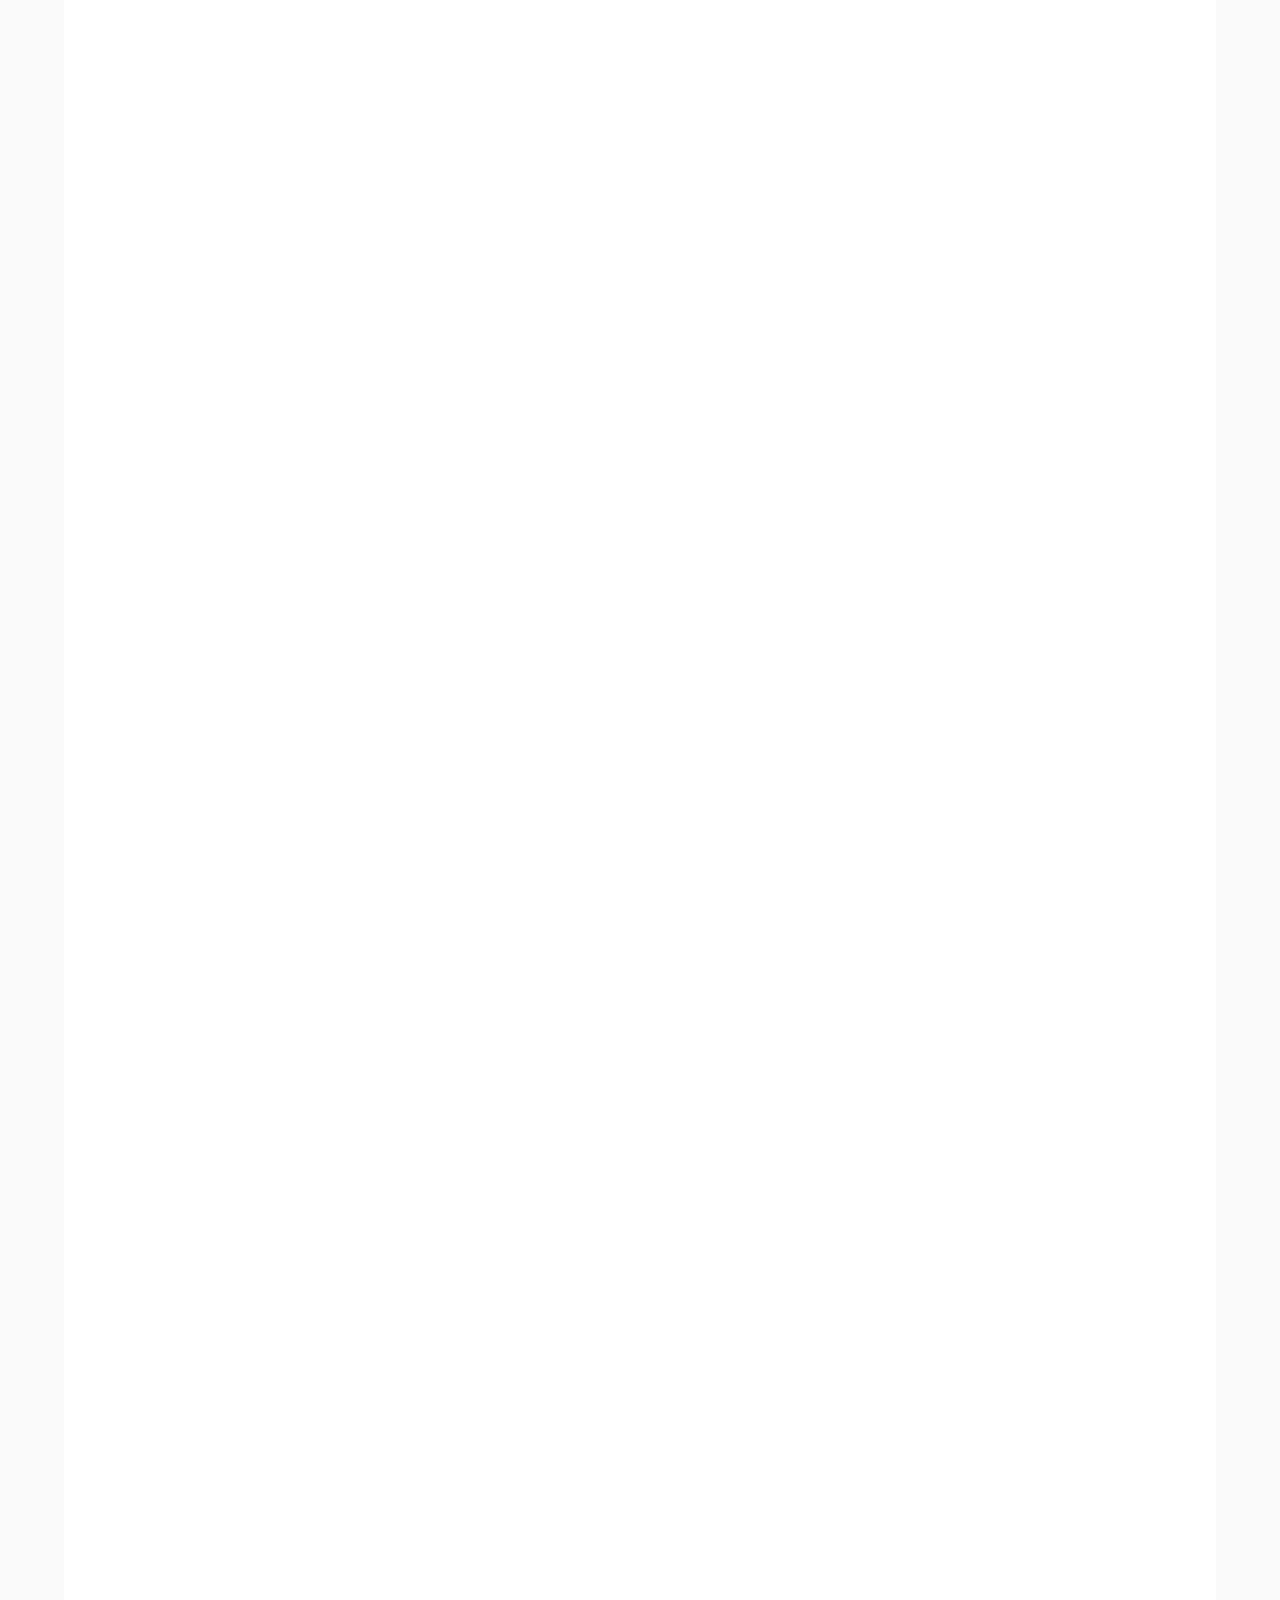
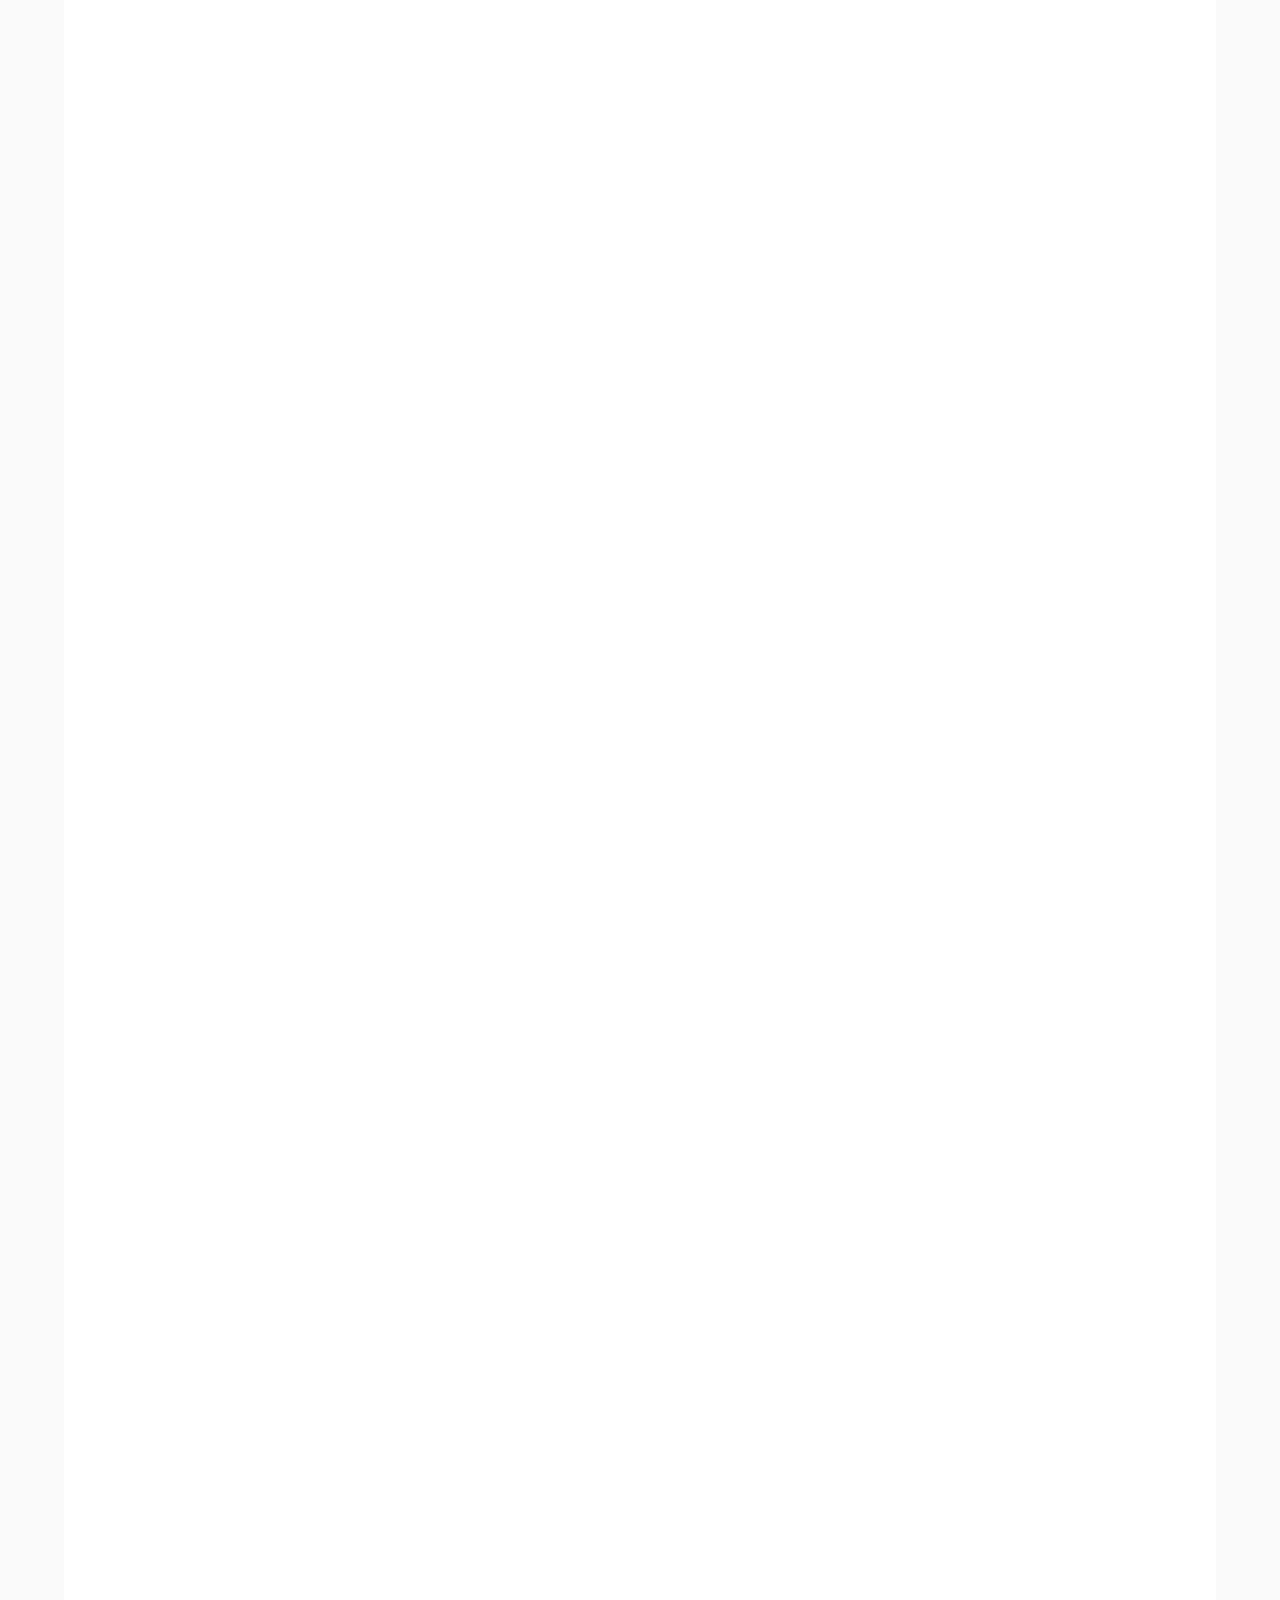
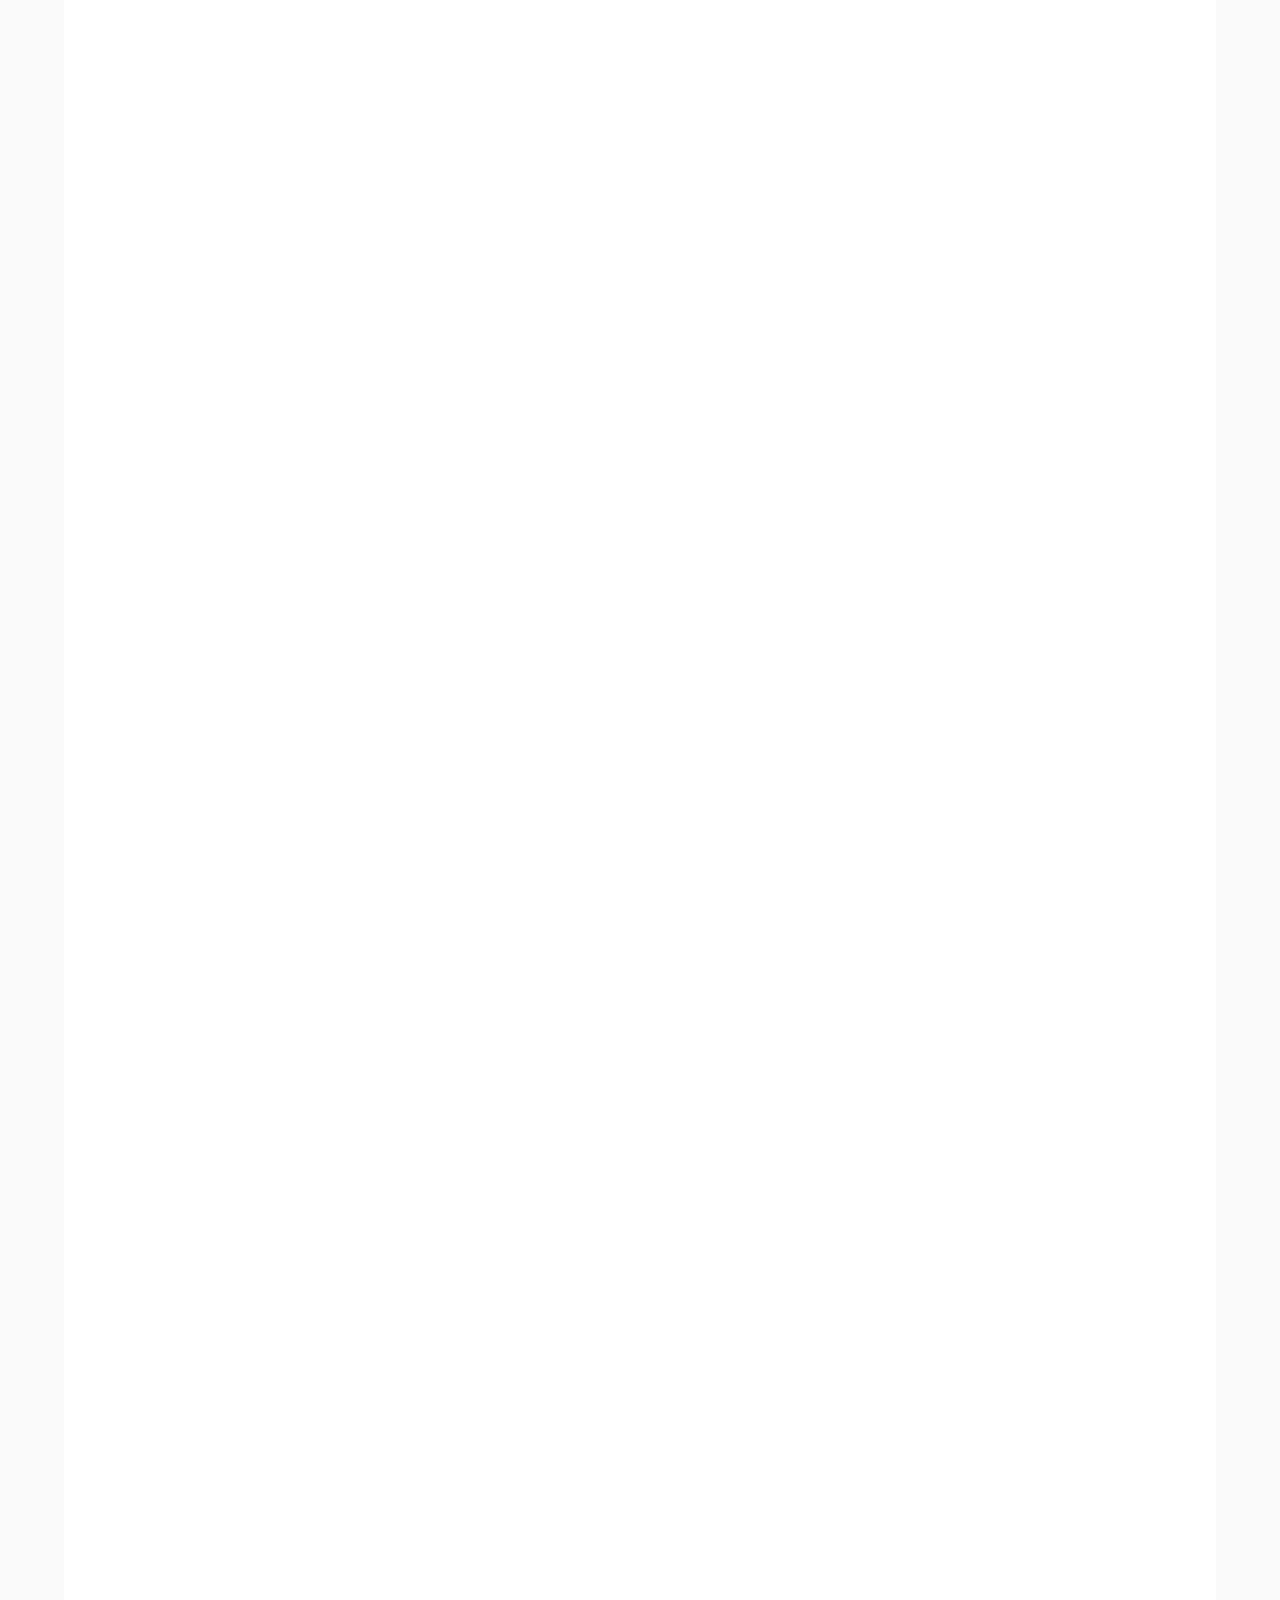
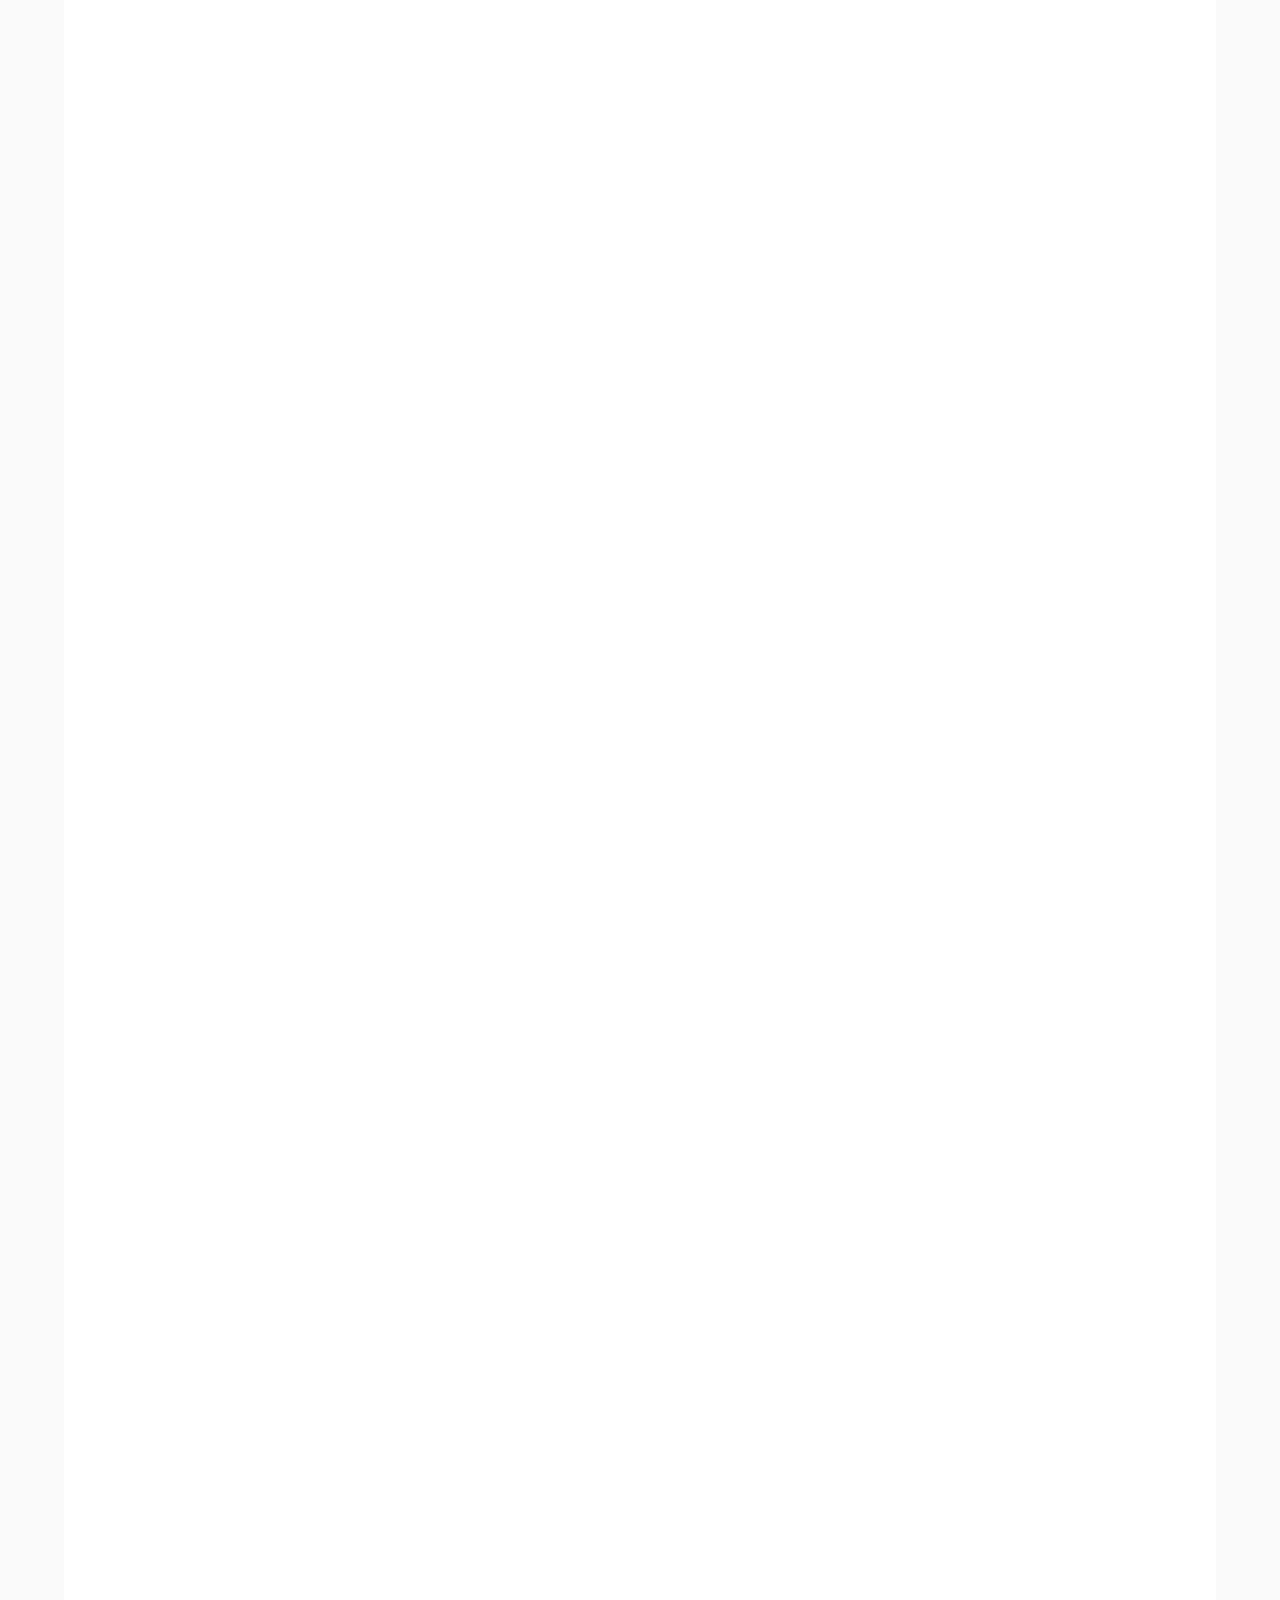
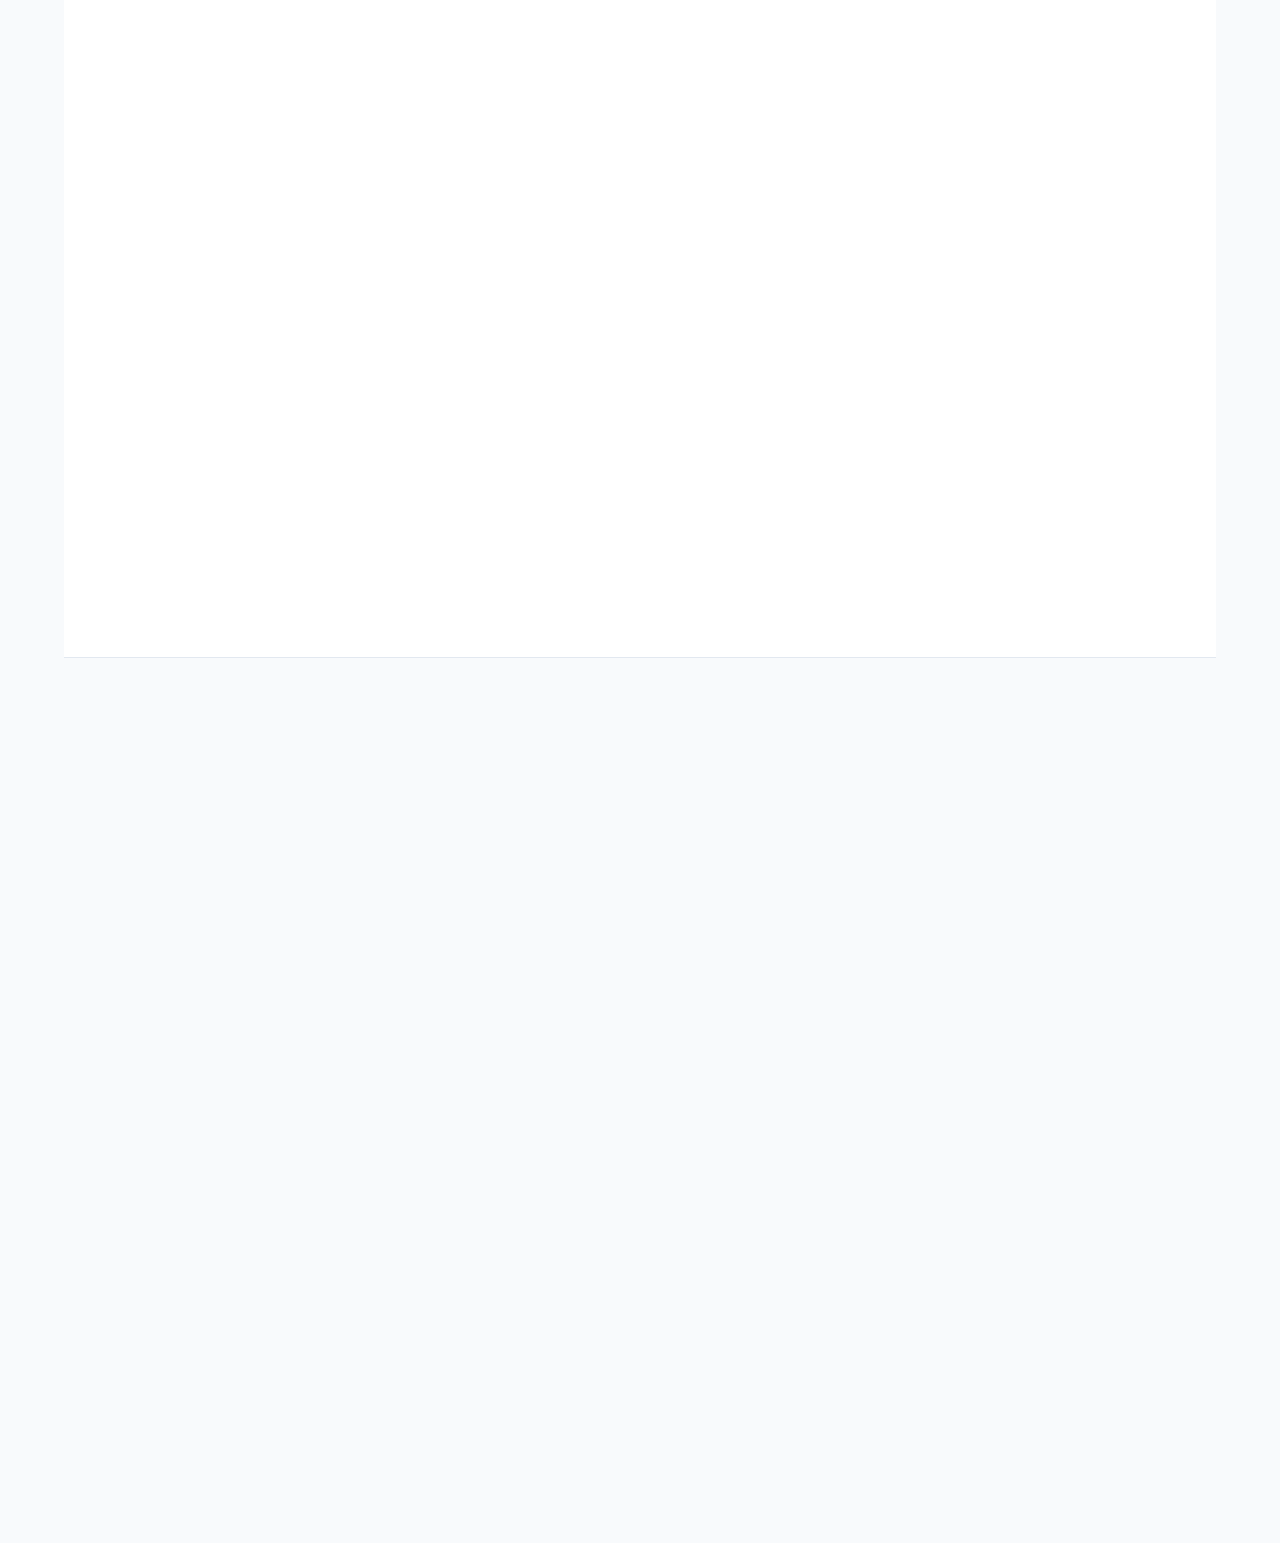
==== commit cc37f782: "fix: audit round 2 — dead endpoints, geo, a11y, SEO, new about page - Remove dead /api/leads + /api/" ====
--- a/index.html
+++ b/index.html
@@ -5,9 +5,9 @@
 <meta name="viewport" content="width=device-width, initial-scale=1.0, maximum-scale=5.0, viewport-fit=cover" />
 
 <!-- Primary Meta -->
-<title>BACKPANEL: Auto Back-Panel Ads for Startups | Bengaluru</title>
-<meta name="description" content="BACKPANEL puts your brand on auto-rickshaw back-panels in Bengaluru. RTO-certified, eco-vinyl, all-inclusive. Approx Rs.5 CPM, derived. Get wrapped." />
-<meta name="keywords" content="auto rickshaw advertising, back panel ads, Bengaluru ads, outdoor advertising, OOH advertising, startup marketing, RTO certified auto ads" />
+<title>BACKPANEL: Auto Back-Panel Ads for Startups | Gujarat</title>
+<meta name="description" content="BACKPANEL puts your brand on auto-rickshaw back-panels in Gujarat. RTO-certified, eco-vinyl, all-inclusive. Approx Rs.5 CPM, derived. Get wrapped." />
+<meta name="keywords" content="auto rickshaw advertising, back panel ads, Gujarat ads, outdoor advertising, OOH advertising, startup marketing, RTO certified auto ads" />
 <meta name="author" content="BACKPANEL" />
 <meta name="robots" content="index, follow, max-image-preview:large, max-snippet:-1" />
 <link rel="canonical" href="https://thebackpanel.github.io/" />
@@ -25,7 +25,7 @@
 <meta property="og:type" content="website" />
 <meta property="og:url" content="https://thebackpanel.github.io/" />
 <meta property="og:title" content="BACKPANEL: Auto Back-Panel Ads for Startups" />
-<meta property="og:description" content="RTO-certified auto-rickshaw back-panel advertising in Bengaluru. Approx Rs.5 CPM derived, 90s red-light dwell, eco-vinyl. Get wrapped." />
+<meta property="og:description" content="RTO-certified auto-rickshaw back-panel advertising in Gujarat. Approx Rs.5 CPM derived, 90s red-light dwell, eco-vinyl. Get wrapped." />
 <meta property="og:image" content="https://thebackpanel.github.io/assets/og-image.png" />
 <meta property="og:image:width" content="1200" />
 <meta property="og:image:height" content="630" />
@@ -111,7 +111,7 @@
   "url": "https://thebackpanel.github.io/",
   "applicationCategory": "MarketingApplication",
   "operatingSystem": "Web",
-  "description": "Auto back-panel advertising platform for startups. RTO-certified, eco-vinyl, all-inclusive campaigns in Bengaluru.",
+  "description": "Auto back-panel advertising platform for startups. RTO-certified, eco-vinyl, all-inclusive campaigns in Gujarat.",
   "browserRequirements": "Requires a modern web browser with JavaScript enabled.",
   "offers": {
     "@type": "AggregateOffer",
@@ -132,8 +132,8 @@
     }
   },
   "areaServed": {
-    "@type": "City",
-    "name": "Bengaluru"
+    "@type": "State",
+    "name": "Gujarat"
   }
 }
 </script>
@@ -160,7 +160,7 @@
       "name": "What is BACKPANEL?",
       "acceptedAnswer": {
         "@type": "Answer",
-        "text": "BACKPANEL is Bengaluru's only RTO-certified auto-rickshaw back-panel ad network. Your brand on the back of autos, in your neighbourhood, on eco-vinyl, fully legal."
+        "text": "BACKPANEL is Gujarat's only RTO-certified auto-rickshaw back-panel ad network. Your brand on the back of autos, in your neighbourhood, on eco-vinyl, fully legal."
       }
     },
     {
@@ -184,7 +184,7 @@
       "name": "What is the estimated reach per auto?",
       "acceptedAnswer": {
         "@type": "Answer",
-        "text": "Each auto generates approximately 8,000–12,000 impressions per day based on transit OOH benchmarks. Our derived ≈₹5–8 CPM, with the math published on this page, makes BACKPANEL among the most cost-effective outdoor channels for Bengaluru startups."
+        "text": "Each auto generates approximately 8,000–12,000 impressions per day based on transit OOH benchmarks. Our derived ≈₹5–8 CPM, with the math published on this page, makes BACKPANEL among the most cost-effective outdoor channels for Gujarat startups."
       }
     },
     {
@@ -192,7 +192,7 @@
       "name": "Which areas do you cover?",
       "acceptedAnswer": {
         "@type": "Answer",
-        "text": "The neighbourhood you sell in: Koramangala, Indiranagar, HSR, Whitefield, anywhere your customers live. One area, blanketed."
+        "text": "The neighbourhood you sell in: Ahmedabad, Rajkot, Surat, Vadodara, anywhere your customers live in Gujarat. One area, blanketed."
       }
     },
     {
@@ -229,10 +229,10 @@
   "name": "BACKPANEL",
   "url": "https://thebackpanel.github.io/",
   "logo": "assets/logo_lockup.png",
-  "description": "Bengaluru's only RTO-certified auto-rickshaw back-panel advertising network for startups.",
+  "description": "Gujarat's only RTO-certified auto-rickshaw back-panel advertising network for startups.",
   "areaServed": {
-    "@type": "City",
-    "name": "Bengaluru"
+    "@type": "State",
+    "name": "Gujarat"
   },
   "contactPoint": {
     "@type": "ContactPoint",
@@ -249,18 +249,18 @@
       "@type": "LocalBusiness",
       "@id": "https://thebackpanel.github.io/#business",
       "name": "BACKPANEL",
-      "description": "Bengaluru's only RTO-certified auto-rickshaw back-panel advertising network for startups.",
+  "description": "Gujarat's only RTO-certified auto-rickshaw back-panel advertising network for startups.",
       "url": "https://thebackpanel.github.io/",
       "email": "founders@backpanel.in",
       "areaServed": {
-        "@type": "City",
-        "name": "Bengaluru"
+        "@type": "State",
+        "name": "Gujarat"
       },
       "geo": {
         "@type": "GeoCoordinates",
-        "latitude": "12.9716",
-        "longitude": "77.5946",
-        "description": "Service-area centre: Bengaluru, Karnataka, IN"
+        "latitude": "22.2587",
+        "longitude": "71.1924",
+        "description": "Service-area centre: Gujarat, IN"
       },
       "hasOfferCatalog": {
         "@type": "OfferCatalog",
@@ -321,11 +321,41 @@
         "@id": "https://thebackpanel.github.io/#business"
       },
       "areaServed": {
-        "@type": "City",
-        "name": "Bengaluru"
+        "@type": "State",
+        "name": "Gujarat"
       }
     }
   ]
+}
+</script>
+<script type="application/ld+json">
+{
+  "@context": "https://schema.org",
+  "@type": "HowTo",
+  "name": "How to advertise on auto-rickshaws with BACKPANEL",
+  "description": "Three steps to put your brand on auto-rickshaw back-panels in Gujarat.",
+  "step": [
+    {
+      "@type": "HowToStep",
+      "name": "Pick your neighbourhood",
+      "text": "Tell us one neighbourhood in Gujarat. We wrap every auto we can get in it.",
+      "position": 1
+    },
+    {
+      "@type": "HowToStep",
+      "name": "We make it shareable",
+      "text": "We film your 30-second pitch in a parked rickshaw. You get a Reel plus the panel.",
+      "position": 2
+    },
+    {
+      "@type": "HowToStep",
+      "name": "Proof you can post",
+      "text": "GPS-tagged photos and a clean link (bp.in/yourbrand). Screenshot it. Post it.",
+      "position": 3
+    }
+  ],
+  "totalTime": "P3M",
+  "dateModified": "2026-09-29"
 }
 </script>
 </head>
@@ -333,7 +363,7 @@
 <a class="skip-link" href="#main-content">Skip to main content</a>
 
 <!-- TRUST BAR -->
-<div class="trust-bar" role="banner" aria-label="Company statistics">
+<div class="trust-bar" aria-label="Company statistics">
   <span><span class="dot" aria-hidden="true"></span>RTO-CERTIFIED</span>
   <span><span class="dot" aria-hidden="true"></span>127 AUTOS ACTIVE</span>
   <span><span class="dot" aria-hidden="true"></span>23 STARTUPS WRAPPED</span>
@@ -354,6 +384,7 @@
     <a href="vyaparbill-pricing.html">VYAPARBILL</a>
     <a href="#faq">FAQ</a>
     <a href="stack.html">STACK</a>
+    <a href="about.html">ABOUT</a>
     <a href="#contact" class="cta">GET WRAPPED</a>
   </nav>
 </header>
@@ -363,19 +394,20 @@
 
 <!-- HERO -->
 <section class="hero" aria-labelledby="hero-heading">
+  <p class="hero-eyebrow" style="font-size:.85rem;font-weight:700;letter-spacing:.08em;color:#FFD400;margin-bottom:.75rem;text-transform:uppercase">RTO-certified auto-rickshaw back-panel ads — Gujarat</p>
   <div class="hero-badge" role="status">
     <span class="pulse" aria-hidden="true"></span>
-    BENGALURU · COMPLIANT · LIVE NOW
+    GUJARAT · COMPLIANT · LIVE NOW
   </div>
   <h1 id="hero-heading">PUT YOUR BRAND WHERE A PHONE CAN'T SAVE THEM. <em>(nobody scrolls at a red light.)</em></h1>
   <p class="sub">Your logo on the back of an auto. The driver behind you is stuck staring at it. Then we film it, so LinkedIn sees it too. RTO-certified. Bilingual. Zero gray zone.</p>
-  <p class="hero-value"><strong>Your brand on 127 auto back panels across Bengaluru.</strong></p>
+  <p class="hero-value"><strong>Your brand on 127 auto back panels across Gujarat.</strong></p>
   <div class="hero-cta" role="group" aria-label="Primary actions">
     <a href="#contact" class="btn" data-event="cta_hero">START A CAMPAIGN →</a>
     <a href="#how" class="btn ghost">HOW IT WORKS</a>
   </div>
   <div class="trust-chips" role="list" aria-label="Trust badges"><span class="chip" role="listitem">RTO-CERTIFIED</span><span class="chip" role="listitem">127 AUTOS LIVE</span><span class="chip" role="listitem">23 STARTUPS WRAPPED</span></div>
-  <p class="scarcity-note">Only 12 panels left this month. Your competitors are already on the road. <a href="#pricing">See plans</a>.</p>
+  <p class="scarcity-note">127 autos on the road, limited slots per neighbourhood each month. <a href="#pricing">See plans</a>.</p>
   <div class="hero-stats" role="list" aria-label="Key statistics">
     <div class="hero-stat" role="listitem"><div class="num">≈₹5</div><div class="label">per 1,000 eyeballs · derived <a href="#math">how</a></div></div>
     <div class="hero-stat" role="listitem"><div class="num">90s</div><div class="label">red-light dwell</div></div>
@@ -468,6 +500,7 @@
         <input id="pitch-url" name="pitch_url" placeholder="Link to your 30s pitch (YouTube / LinkedIn)" required type="url" />
       </div>
       <button type="submit">SUBMIT PITCH →</button>
+      <p class="form-sla" style="font-size:.78rem;color:var(--fg-tertiary);margin-top:.5rem">A founder replies within 24 hours — in English, Hindi, or Gujarati.</p>
       <div id="pitchMsg" role="status" aria-live="polite"></div>
     </form>
   </div>
@@ -497,6 +530,7 @@
         <h3>Saturation</h3>
         <div class="amt">₹80K–1.2L</div>
         <p>50-plus autos, you basically own the city. Includes a contest entry for 50 free panels.</p>
+        <p style="font-size:.78rem;color:var(--fg-tertiary);margin-top:.5rem;font-style:italic">Slightly higher per-auto rate covers dedicated fleet coordination across 50+ vehicles running simultaneously.</p>
       </article>
       <article class="card price hot" role="listitem" data-tier="neighbourhood" data-event="pricing_view">
         <h3>Neighbourhood</h3>
@@ -509,6 +543,7 @@
         <p>10 autos, your hood, a toe in the water. Plus one founder video.</p>
       </article>
     </div>
+    <p style="margin-top:1rem;font-size:.85rem;font-weight:700;color:var(--fg-brand);border-left:3px solid var(--fg-brand);padding-left:.75rem"><b>First-2-week promise:</b> GPS-tagged photo proof of every auto on your invoice, or we pause the campaign — no questions asked.</p>
     <div class="calc" role="group" aria-label="Reach estimator">
       <label for="autos">Autos: <input id="autos" type="number" value="25" min="5" max="500" inputmode="numeric" /></label>
       <label for="days">Days: <input id="days" type="number" value="30" min="7" max="180" inputmode="numeric" /></label>
@@ -560,7 +595,7 @@
     <div class="faq-list">
       <details>
         <summary>What is BACKPANEL?</summary>
-        <p>BACKPANEL is Bengaluru's only RTO-certified auto-rickshaw back-panel ad network. Your brand on the back of autos, in your neighbourhood, on eco-vinyl, fully legal.</p>
+        <p>BACKPANEL is Gujarat's only RTO-certified auto-rickshaw back-panel ad network. Your brand on the back of autos, in your neighbourhood, on eco-vinyl, fully legal.</p>
       </details>
       <details>
         <summary>How much does auto advertising cost?</summary>
@@ -572,11 +607,11 @@
       </details>
       <details>
         <summary>What is the estimated reach per auto?</summary>
-        <p>Each auto generates approximately 8,000–12,000 impressions per day based on transit OOH benchmarks. Our derived ≈₹5–8 CPM, with the math published on this page, makes BACKPANEL among the most cost-effective outdoor channels for Bengaluru startups.</p>
+        <p>Each auto generates approximately 8,000–12,000 impressions per day based on transit OOH benchmarks. Our derived ≈₹5–8 CPM, with the math published on this page, makes BACKPANEL among the most cost-effective outdoor channels for Gujarat startups.</p>
       </details>
       <details>
         <summary>Which areas do you cover?</summary>
-        <p>The neighbourhood you sell in: Koramangala, Indiranagar, HSR, Whitefield, anywhere your customers live. One area, blanketed.</p>
+        <p>The neighbourhood you sell in: Ahmedabad, Rajkot, Surat, Vadodara, anywhere your customers live in Gujarat. One area, blanketed.</p>
       </details>
       <details>
         <summary>How long does a campaign run?</summary>
@@ -676,9 +711,10 @@
         <textarea id="lead-brief" name="brief" placeholder="One-line brief, or just paste your pitch link"></textarea>
       </div>
       <button type="submit">GET WRAPPED →</button>
+      <p class="form-sla" style="font-size:.78rem;color:#d8d8d2;margin-top:.5rem">A founder replies within 24 hours — in English, Hindi, or Gujarati.</p>
       <div id="formMsg" role="status" aria-live="polite"></div>
     </form>
-    <p class="fn" style="color:#b5b5b5">Straight to our team and tracking sheet. *Live across Gujarat.</p>
+    <p class="fn" style="color:#b5b5b5">Straight to our team and tracking sheet. *Live across Gujarat — Ahmedabad, Rajkot, Surat, Vadodara.</p>
   </div>
 </section>
 
@@ -698,7 +734,7 @@
 
 <!-- FOOTER -->
 <footer class="site-footer" role="contentinfo">
-  BACKPANEL · the ad that ends up on LinkedIn · RTO-certified &nbsp;|&nbsp; <a href="#contact" class="foolink" style="color:var(--fg-brand);font-weight:700;text-decoration:underline">Get wrapped</a> &nbsp;|&nbsp; <a href="privacy.html">Privacy</a> &nbsp;|&nbsp; <a href="terms.html">Terms</a>
+  BACKPANEL · the ad that ends up on LinkedIn · RTO-certified &nbsp;|&nbsp; <a href="#contact" class="foolink" style="color:var(--fg-brand);font-weight:700;text-decoration:underline">Get wrapped</a> &nbsp;|&nbsp; <a href="mailto:founders@backpanel.in" class="foolink">founders@backpanel.in</a> &nbsp;|&nbsp; <a href="privacy.html">Privacy</a> &nbsp;|&nbsp; <a href="terms.html">Terms</a>
 </footer>
 
 <script src="app.js" defer></script>
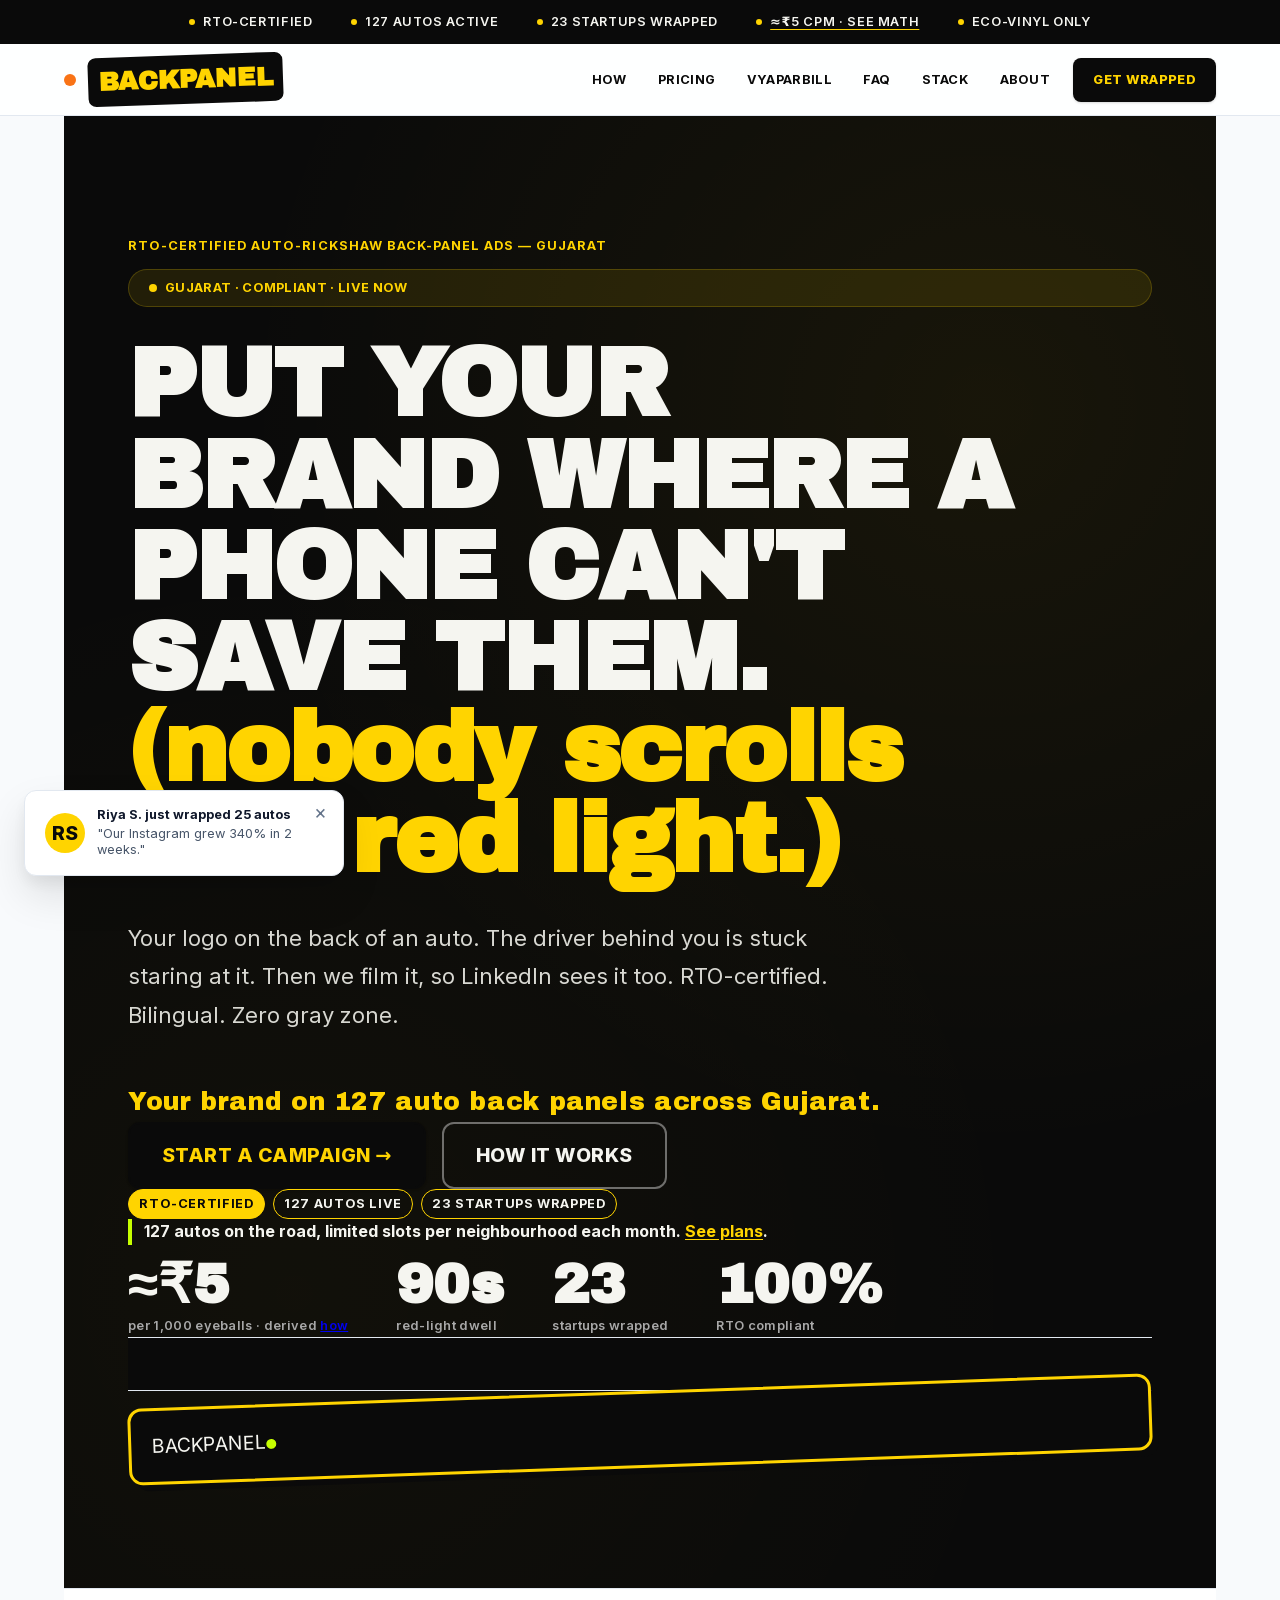
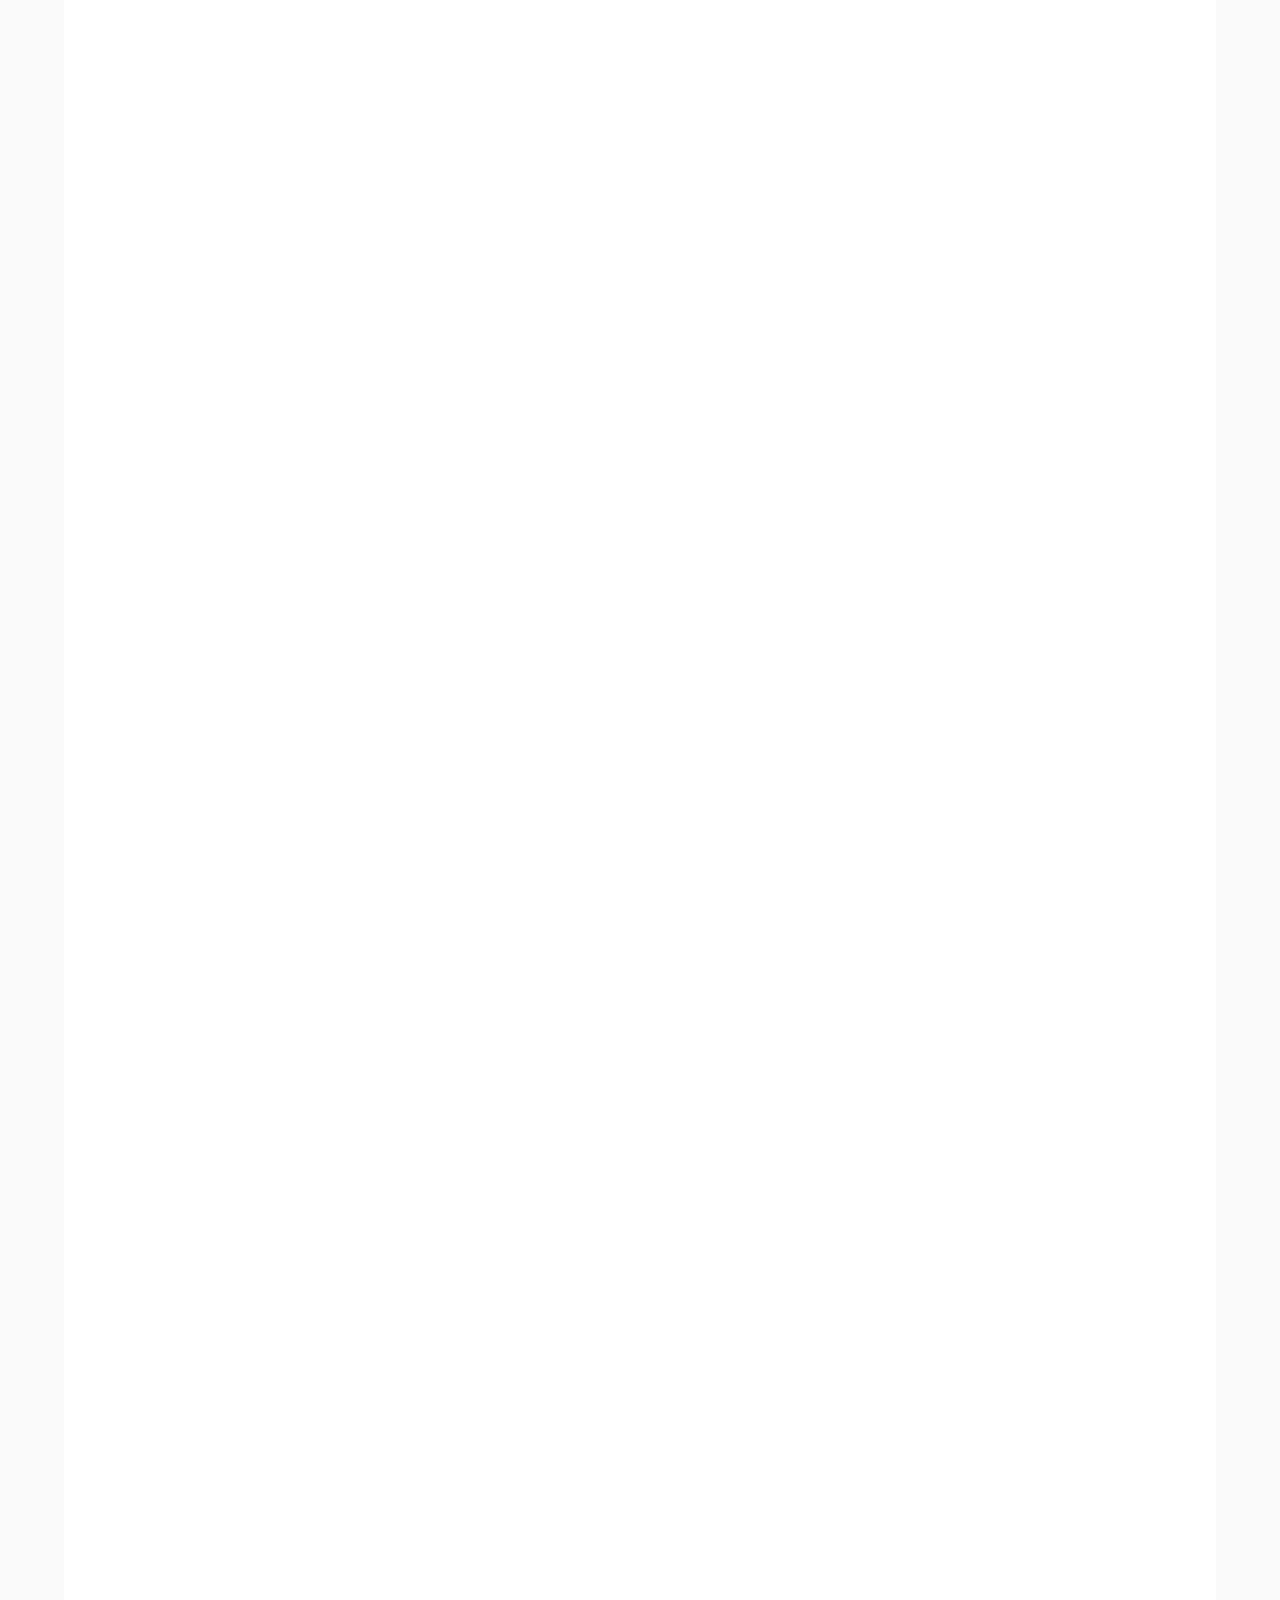
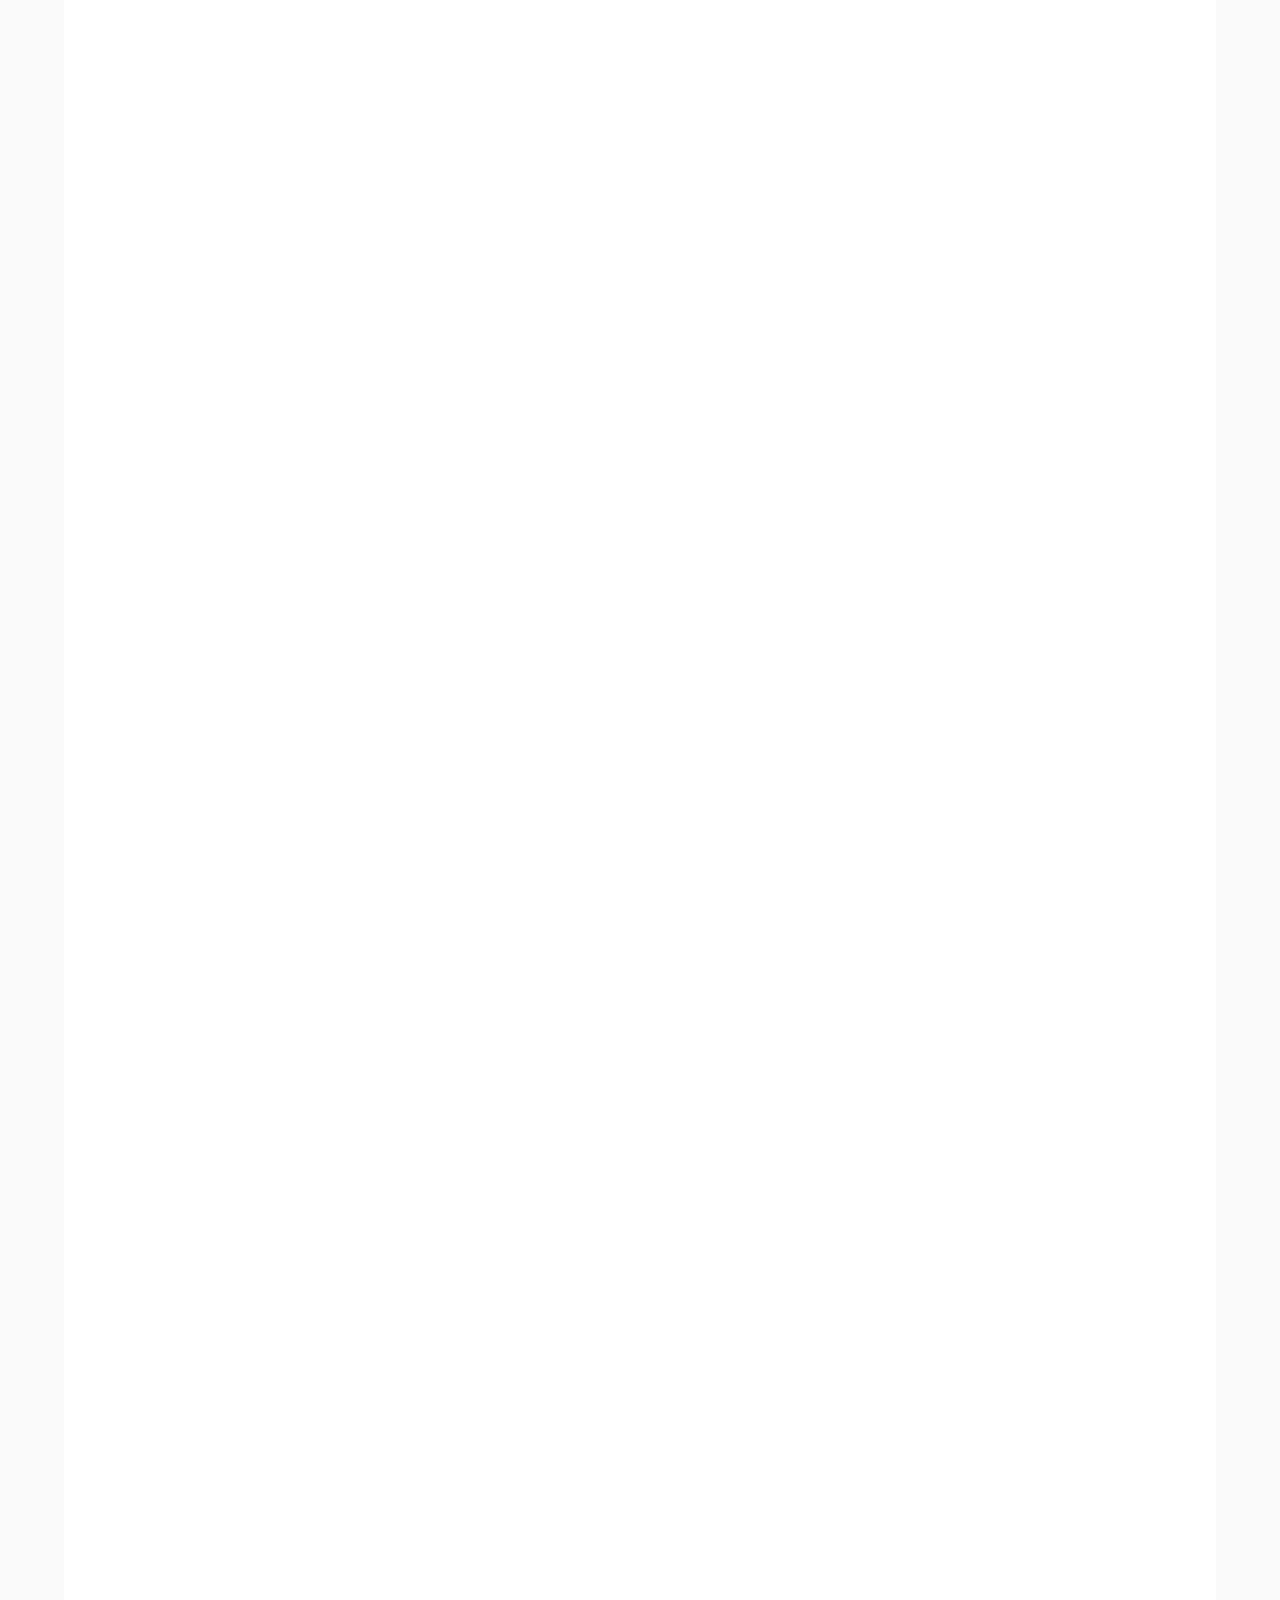
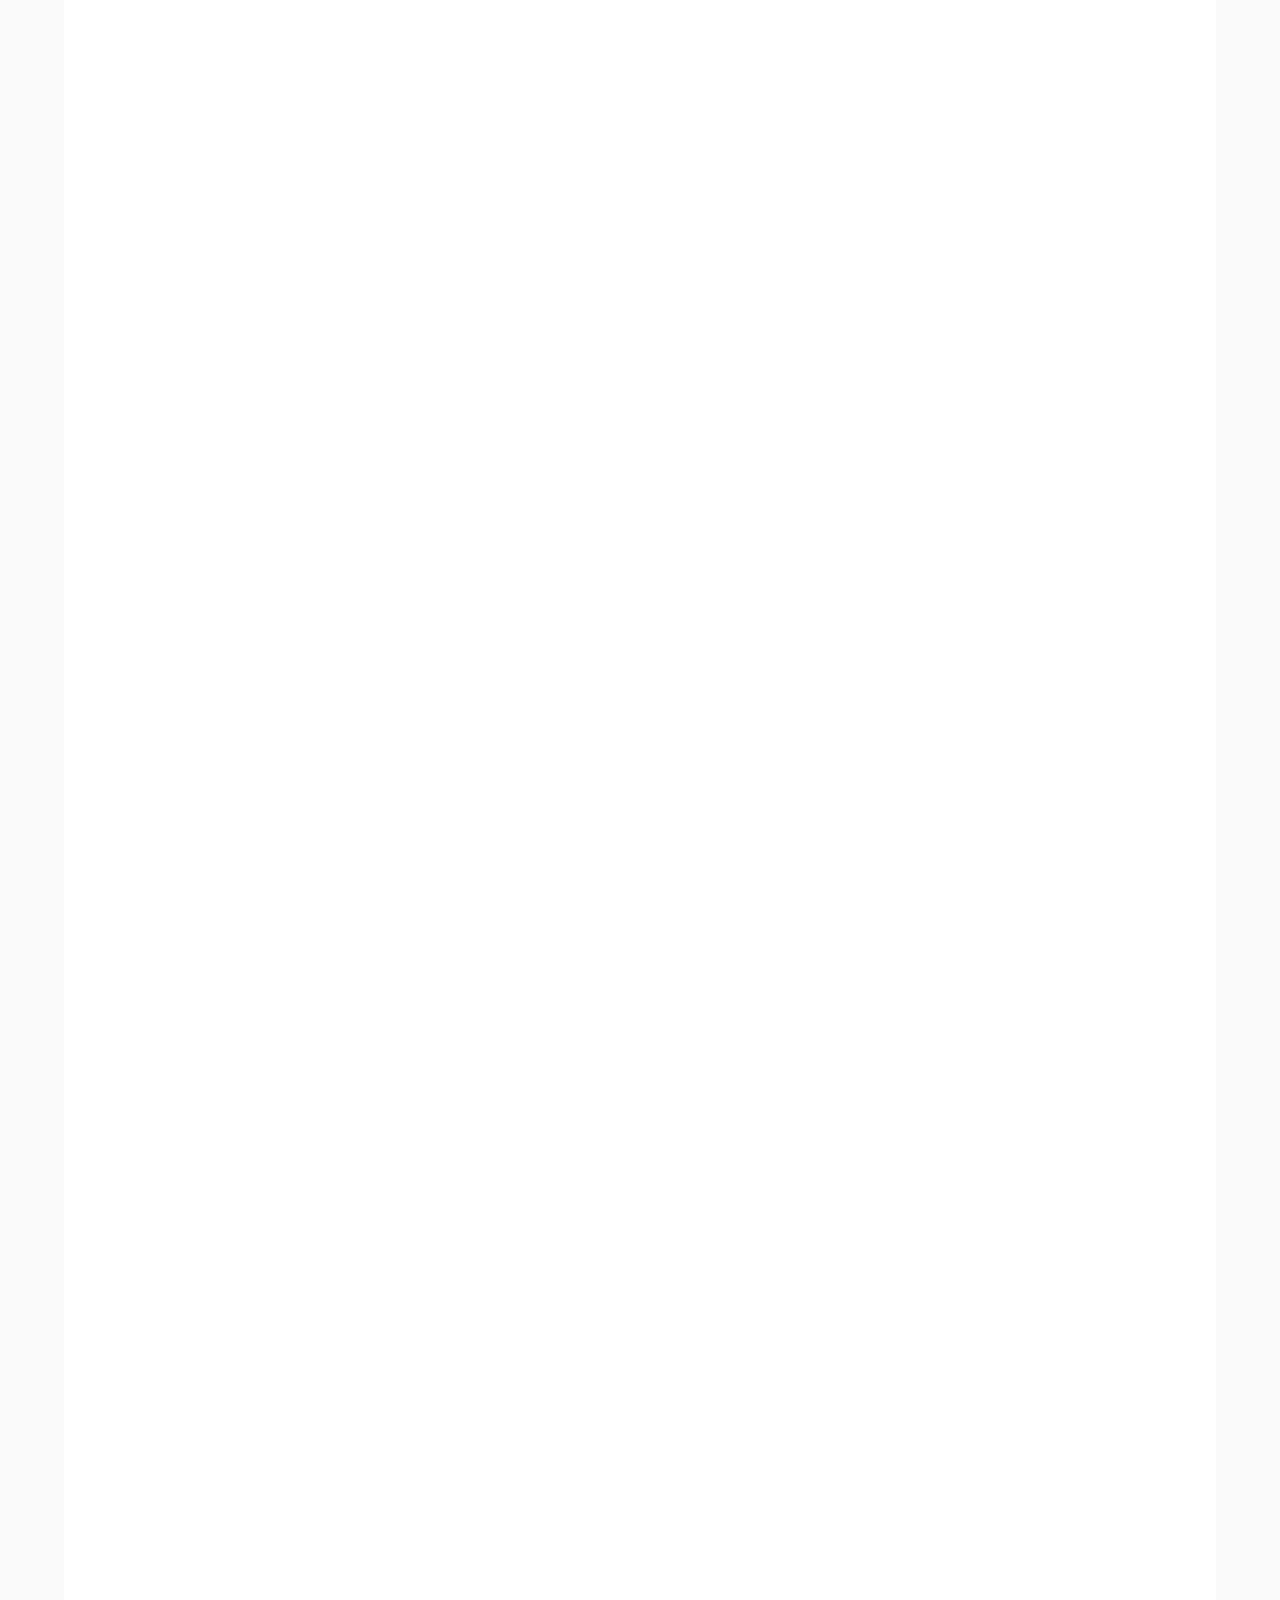
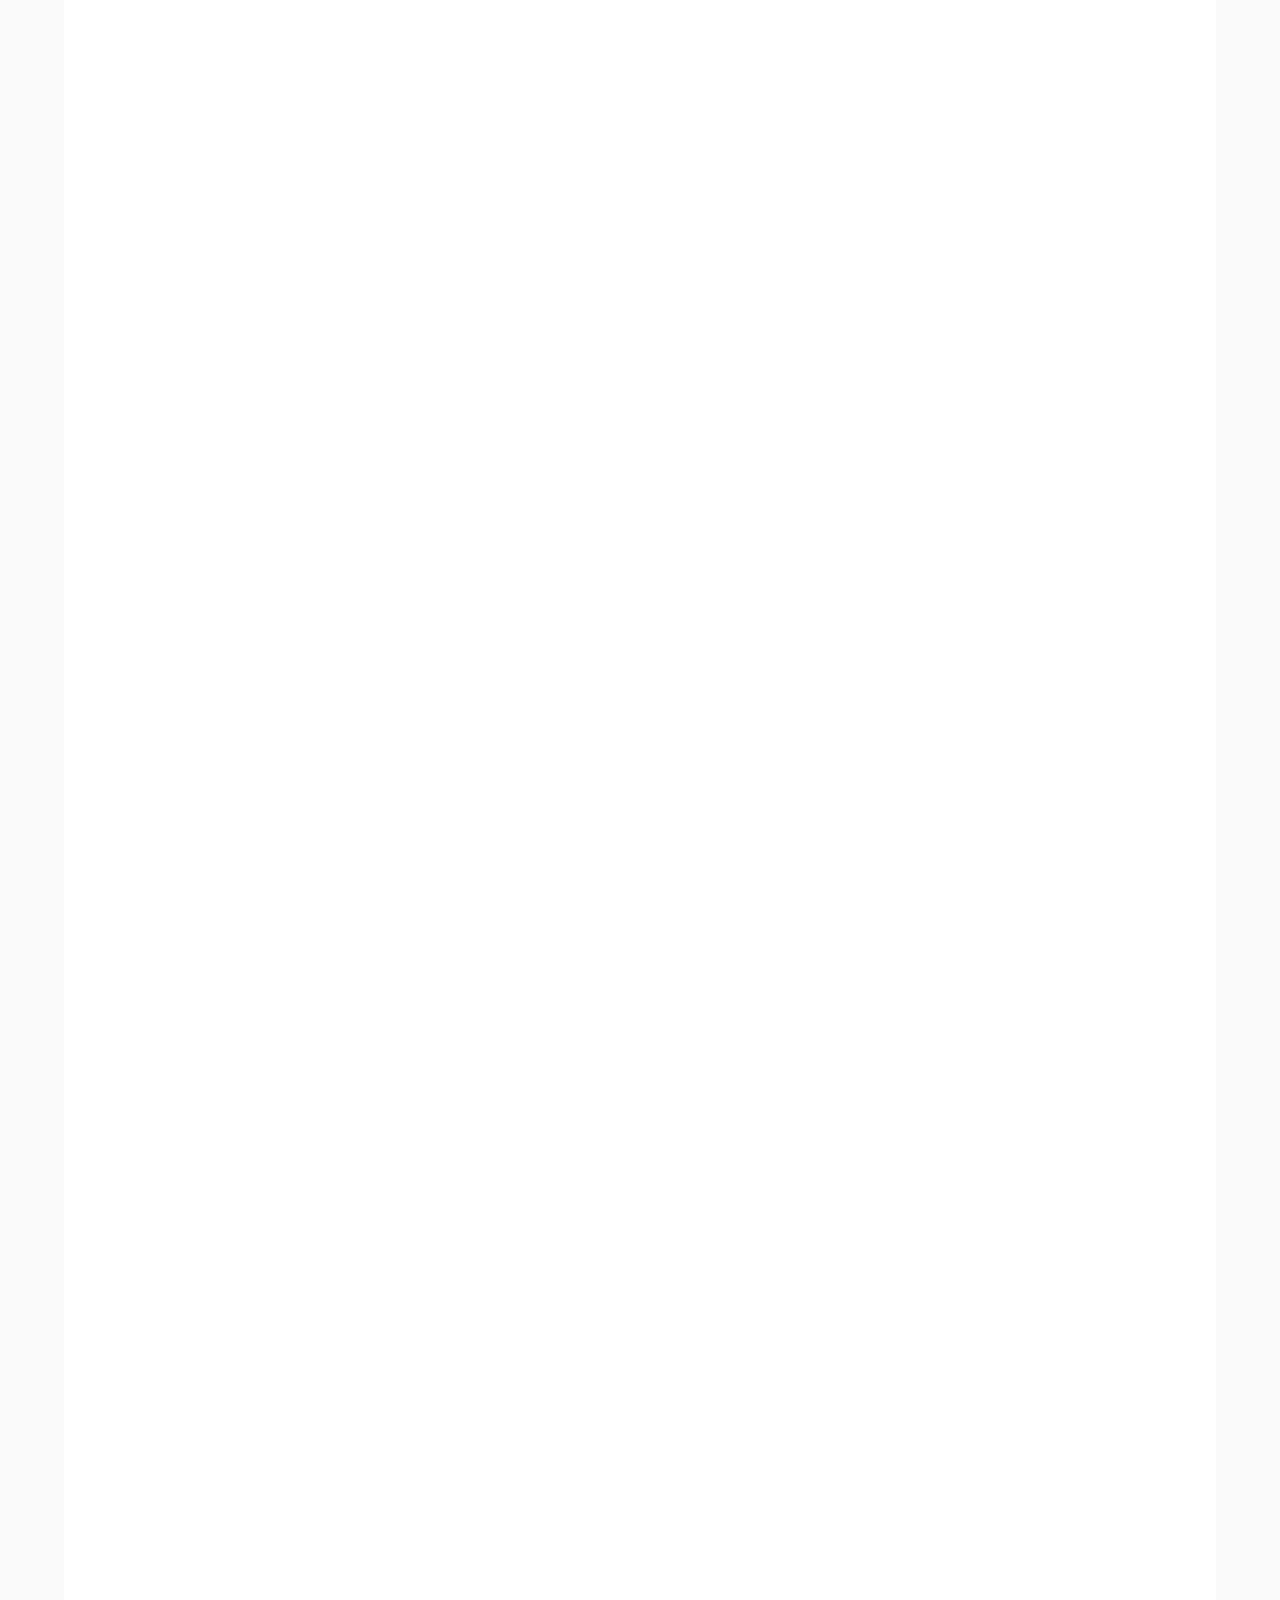
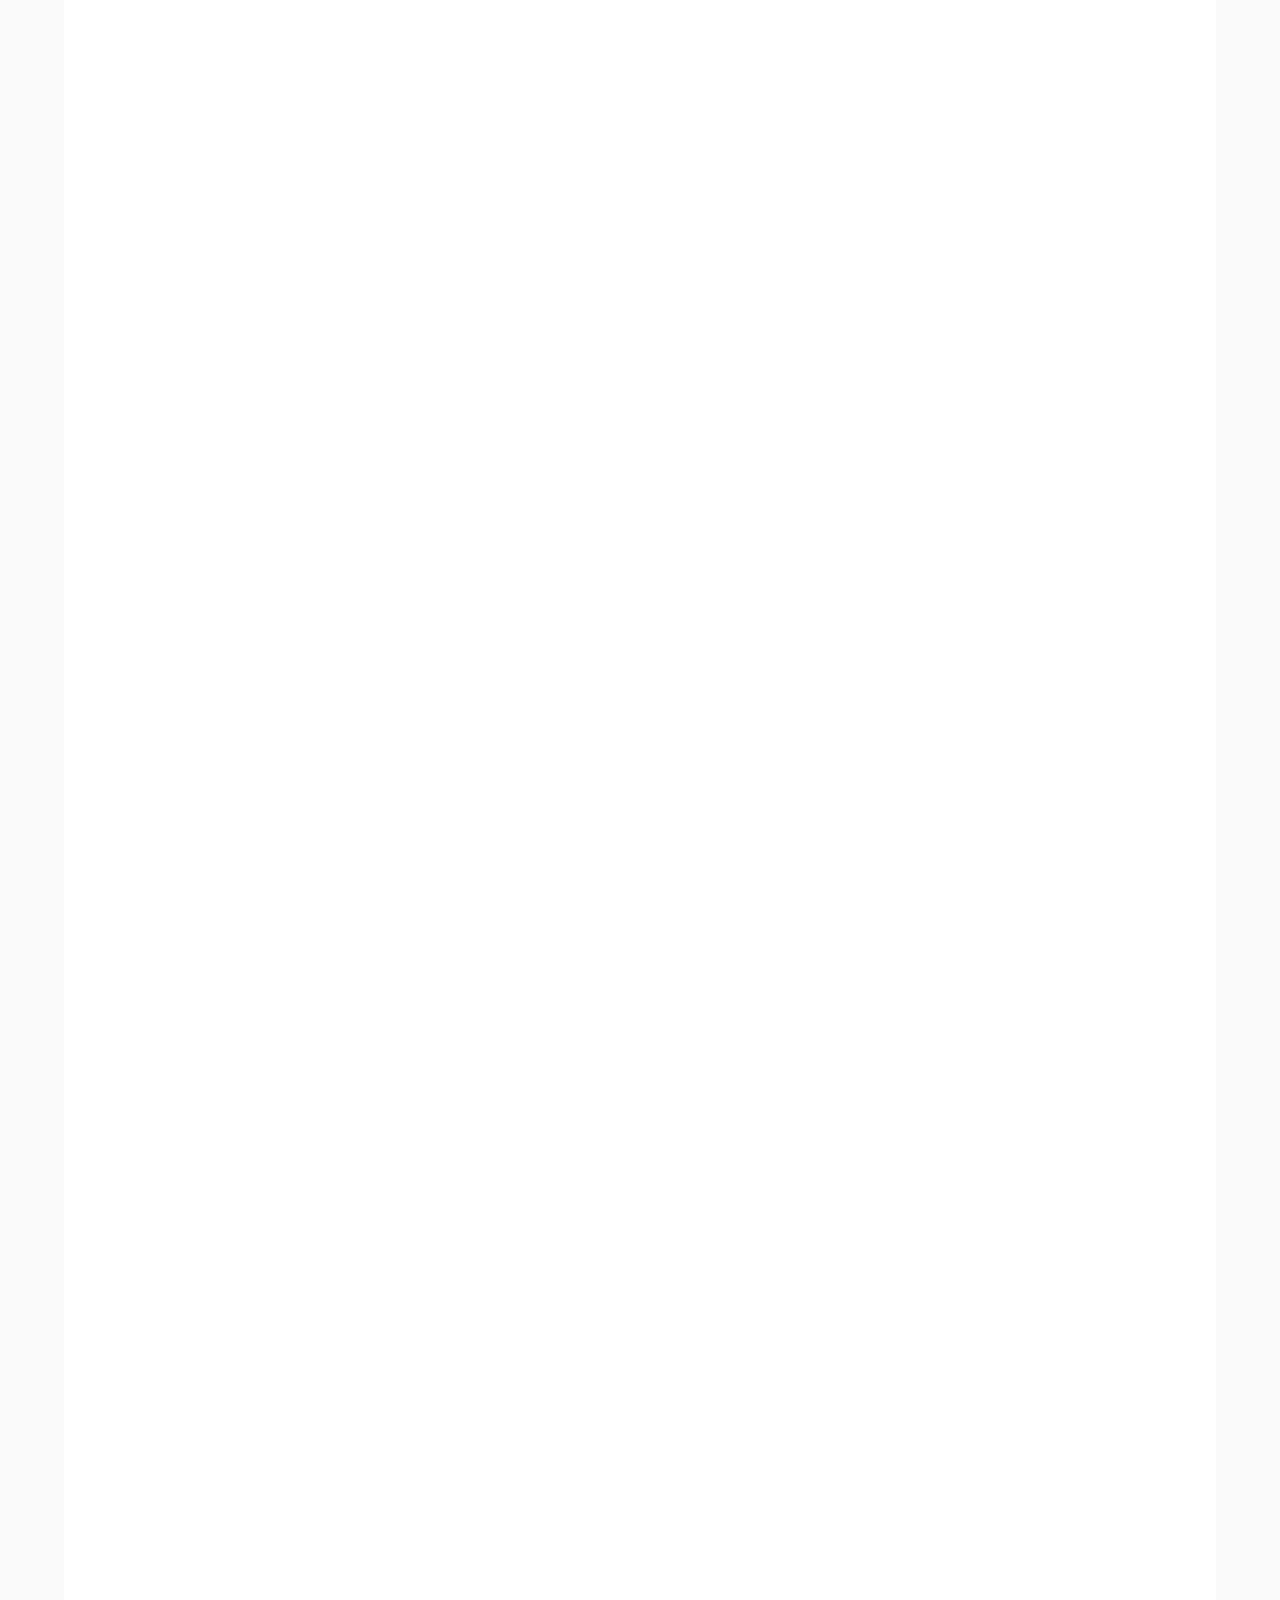
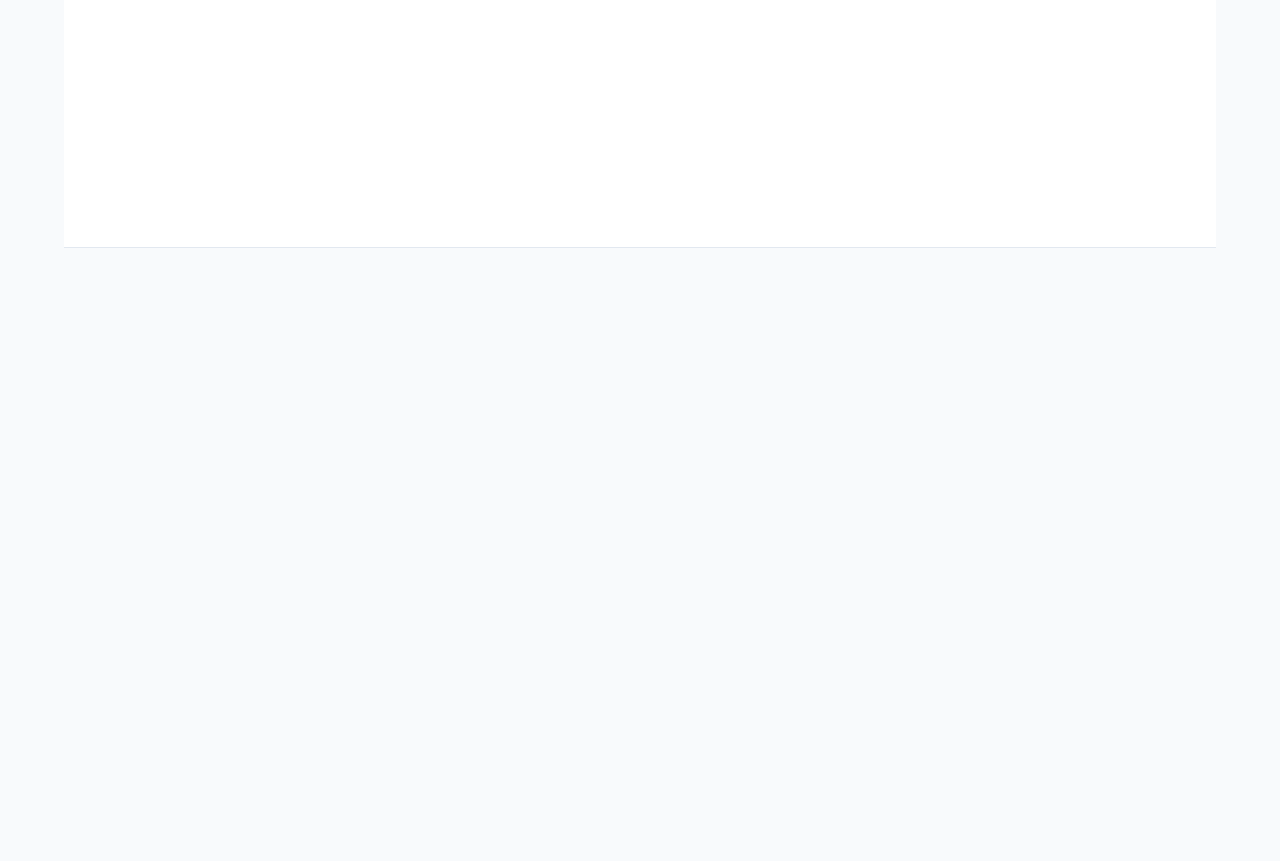
==== commit 751e5ad4: "refactor: CSS rewrite v3 — remove all inline styles, delete legacy styles.css, performance fix - Rew" ====
--- a/index.html
+++ b/index.html
@@ -47,7 +47,7 @@
 <link rel="preload" href="src/styles/tokens.css" as="style" />
 <link rel="preload" href="src/styles/styles.css" as="style" />
 
-<!-- Critical CSS: above-fold only (full styles deferred below) -->
+<!-- Critical CSS: font-face + minimal above-fold only -->
 <style>
 @font-face{font-family:'Archivo Black';font-style:normal;font-weight:400;font-display:swap;src:url('assets/fonts/archivo-black-latin.woff2') format('woff2')}
 @font-face{font-family:'Archivo Fallback';src:local('Arial Black'),local('Arial-BoldMT');size-adjust:100%;ascent-override:87.8%;descent-override:21%;line-gap-override:0%}
@@ -56,40 +56,6 @@
 *,*::before,*::after{box-sizing:border-box;margin:0;padding:0}
 html{overflow-x:hidden;scroll-behavior:smooth}
 body{background:#0A0A0A;color:#F5F5F0;font-family:'Inter','Inter Fallback',system-ui,'Segoe UI',sans-serif;line-height:1.6;-webkit-font-smoothing:antialiased;overflow-x:hidden}
-.skip-link{position:absolute;left:-999px;top:0;background:#0A0A0A;color:#FFD400;padding:.75rem 1rem;z-index:500;font-weight:700}
-.trust-bar{background:#0A0A0A;color:#F5F5F0;padding:.6rem 1rem;font-size:.72rem;font-weight:600;letter-spacing:.08em;display:flex;justify-content:center;gap:1rem 2rem;flex-wrap:wrap}
-.trust-bar .dot{width:6px;height:6px;background:#FFD400;border-radius:9999px;display:inline-block;margin-right:.4rem}
-.site-nav{display:flex;justify-content:space-between;align-items:center;padding:0 clamp(1rem,5vw,4rem);min-height:72px;background:rgba(255,255,255,.94);position:sticky;top:0;z-index:200}
-.site-logo{font-family:'Archivo Black','Archivo Fallback','Arial Black',sans-serif;font-weight:400;text-decoration:none;color:#0A0A0A;display:flex;align-items:center;gap:.6rem}
-.site-logo .dot{width:12px;height:12px;background:#FFD400;border-radius:9999px}
-.logo-panel{background:#0A0A0A;color:#FFD400;padding:.15em .4em;border-radius:.35em;transform:rotate(-2deg);display:inline-block}
-.nav-links{display:flex;gap:.5rem 1rem;align-items:center;flex-wrap:wrap}
-.nav-links a{font-weight:700;font-size:.75rem;color:#0A0A0A;text-decoration:none;letter-spacing:.03em}
-.nav-toggle-input{display:none}.nav-toggle-btn{display:none}
-.hero{background-color:#0A0A0A;background-image:repeating-linear-gradient(105deg,#FFD400 0 10px,transparent 10px 24px);background-size:100% 10px;background-repeat:no-repeat;background-position:top;color:#F5F5F0;padding:clamp(3rem,8vw,6rem) clamp(1rem,5vw,4rem);text-align:center;overflow:hidden}
-.hero-badge{display:inline-flex;align-items:center;gap:.5rem;font-size:.72rem;font-weight:700;letter-spacing:.1em;color:#FFD400;border:1px solid #FFD400;border-radius:9999px;padding:.4rem 1rem;margin-bottom:1.5rem}
-.hero-badge .pulse{width:8px;height:8px;background:#C6FF00;border-radius:9999px}
-.hero h1{font-family:'Archivo Black','Archivo Fallback','Arial Black',sans-serif;font-size:clamp(3rem,8vw,7rem);line-height:.95;letter-spacing:-.02em;margin-bottom:1.25rem;overflow-wrap:break-word}
-.hero h1 em{color:#FFD400;font-style:normal}
-.hero .sub{color:#d8d8d2;font-size:clamp(1rem,.93rem + .35vw,1.25rem);max-width:60ch;margin:0 auto 1rem;line-height:1.7}
-.hero-value{color:#FFD400;font-family:'Archivo Black','Archivo Fallback','Arial Black',sans-serif;font-size:clamp(1.1rem,1rem + .5vw,1.4rem);margin:0 0 1.5rem}
-.hero-cta{display:flex;gap:.75rem;justify-content:center;flex-wrap:wrap;margin-bottom:1.5rem}
-.btn{display:inline-flex;align-items:center;justify-content:center;background:#0A0A0A;color:#FFD400;border:2px solid #FFD400;padding:1rem 2rem;font-weight:800;font-size:1rem;border-radius:.75rem;text-decoration:none;min-height:52px}
-.hero .btn{background:#FFD400;color:#0A0A0A;border-color:#FFD400}
-.btn.ghost{background:transparent;color:#F5F5F0;border:2px solid #F5F5F0}
-.trust-chips{display:flex;gap:.5rem;justify-content:center;flex-wrap:wrap;margin-bottom:1rem}
-.trust-chips .chip{font-size:.72rem;font-weight:700;letter-spacing:.05em;border:1px solid #FFD400;color:#F5F5F0;border-radius:9999px;padding:.35rem .8rem}
-.trust-chips .chip:first-child{background:#FFD400;color:#0A0A0A}
-.scarcity-note{font-size:.85rem;font-weight:700;color:#F5F5F0;border-left:3px solid #C6FF00;padding-left:.75rem;max-width:52ch;margin:0 auto 2rem;text-align:left}
-.scarcity-note a{color:#FFD400}
-.hero-stats{display:grid;grid-template-columns:repeat(auto-fit,minmax(120px,1fr));gap:1rem;max-width:800px;margin:0 auto 2rem}
-.hero-stat .num{font-family:'Archivo Black','Archivo Fallback','Arial Black',sans-serif;font-size:clamp(1.6rem,1.4rem + 1vw,2.4rem);color:#FFD400}
-.hero-stat .label{font-size:.78rem;color:#d8d8d2}
-.ticker{border-top:1px solid #333;border-bottom:1px solid #333;padding:.8rem 0;font-weight:700;font-size:.72rem;letter-spacing:.08em;color:#FFD400;white-space:nowrap;overflow:hidden}
-.panel-card{background:#0A0A0A;border:3px solid #FFD400;border-radius:1rem;transform:rotate(-2deg);max-width:420px;margin:2rem auto 0;padding:1.25rem 1rem;box-shadow:6px 6px 0 rgba(255,212,0,.35)}
-.panel-card .stripe{display:block;height:10px;background:repeating-linear-gradient(105deg,#FFD400 0 12px,#0A0A0A 12px 24px);border-radius:4px}
-.panel-card .stamp{display:block;font-family:'Archivo Black','Archivo Fallback','Arial Black',sans-serif;color:#FFD400;font-size:clamp(1.4rem,1.2rem + 2vw,2.2rem);letter-spacing:.02em;margin:.6rem 0}
-.panel-card .dot{width:10px;height:10px;background:#C6FF00;border-radius:9999px;margin:.4rem auto 0}
 </style>
 
 <!-- Styles: deferred (non-blocking) with no-JS fallback -->
@@ -394,7 +360,7 @@
 
 <!-- HERO -->
 <section class="hero" aria-labelledby="hero-heading">
-  <p class="hero-eyebrow" style="font-size:.85rem;font-weight:700;letter-spacing:.08em;color:#FFD400;margin-bottom:.75rem;text-transform:uppercase">RTO-certified auto-rickshaw back-panel ads — Gujarat</p>
+  <p class="hero-eyebrow">RTO-certified auto-rickshaw back-panel ads — Gujarat</p>
   <div class="hero-badge" role="status">
     <span class="pulse" aria-hidden="true"></span>
     GUJARAT · COMPLIANT · LIVE NOW
@@ -450,7 +416,7 @@
 <!-- HOW IT WORKS -->
 <section id="how" class="block" aria-labelledby="how-heading">
   <div class="wrap">
-    <h2 id="how-heading">How it <span class="hl">works</span> <span style="font-size:.5em;color:var(--fg-tertiary);font-weight:600">(no MBA required)</span></h2>
+    <h2 id="how-heading">How it <span class="hl">works</span> <span class="muted">(no MBA required)</span></h2>
     <p class="section-sub">Three steps. One flat rate. Zero paperwork for you. BACKPANEL wraps your brand across one neighbourhood, films your founder pitch, and sends GPS-tagged proof of every auto.</p>
     <div class="grid3" role="list" aria-label="Three-step process">
       <article class="card" role="listitem">
@@ -500,7 +466,7 @@
         <input id="pitch-url" name="pitch_url" placeholder="Link to your 30s pitch (YouTube / LinkedIn)" required type="url" />
       </div>
       <button type="submit">SUBMIT PITCH →</button>
-      <p class="form-sla" style="font-size:.78rem;color:var(--fg-tertiary);margin-top:.5rem">A founder replies within 24 hours — in English, Hindi, or Gujarati.</p>
+      <p class="form-sla">A founder replies within 24 hours — in English, Hindi, or Gujarati.</p>
       <div id="pitchMsg" role="status" aria-live="polite"></div>
     </form>
   </div>
@@ -523,14 +489,14 @@
 <!-- PRICING -->
 <section id="pricing" class="block alt" aria-labelledby="pricing-heading">
   <div class="wrap">
-    <h2 id="pricing-heading">What does it <span class="hl">cost</span>? <span style="font-size:.5em;color:var(--fg-tertiary);font-weight:600">(flat, no surprises)</span></h2>
+    <h2 id="pricing-heading">What does it <span class="hl">cost</span>? <span class="muted">(flat, no surprises)</span></h2>
     <p class="section-sub">One flat monthly rate per auto. Print, install, permits, tax, GPS proof, video. All in. Minimum 10 autos, 3 months. <b>Seen a cheaper print-only quote? The table below shows what it skips.</b></p>
     <div class="grid3" role="list" aria-label="Pricing tiers">
       <article class="card price" role="listitem" data-tier="saturation" data-event="pricing_view">
         <h3>Saturation</h3>
         <div class="amt">₹80K–1.2L</div>
         <p>50-plus autos, you basically own the city. Includes a contest entry for 50 free panels.</p>
-        <p style="font-size:.78rem;color:var(--fg-tertiary);margin-top:.5rem;font-style:italic">Slightly higher per-auto rate covers dedicated fleet coordination across 50+ vehicles running simultaneously.</p>
+        <p class="tier-note">Slightly higher per-auto rate covers dedicated fleet coordination across 50+ vehicles running simultaneously.</p>
       </article>
       <article class="card price hot" role="listitem" data-tier="neighbourhood" data-event="pricing_view">
         <h3>Neighbourhood</h3>
@@ -543,7 +509,7 @@
         <p>10 autos, your hood, a toe in the water. Plus one founder video.</p>
       </article>
     </div>
-    <p style="margin-top:1rem;font-size:.85rem;font-weight:700;color:var(--fg-brand);border-left:3px solid var(--fg-brand);padding-left:.75rem"><b>First-2-week promise:</b> GPS-tagged photo proof of every auto on your invoice, or we pause the campaign — no questions asked.</p>
+    <p class="risk-reversal"><b>First-2-week promise:</b> GPS-tagged photo proof of every auto on your invoice, or we pause the campaign — no questions asked.</p>
     <div class="calc" role="group" aria-label="Reach estimator">
       <label for="autos">Autos: <input id="autos" type="number" value="25" min="5" max="500" inputmode="numeric" /></label>
       <label for="days">Days: <input id="days" type="number" value="30" min="7" max="180" inputmode="numeric" /></label>
@@ -687,7 +653,7 @@
 <section id="contact" class="block getwrapped" aria-labelledby="contact-heading">
   <div class="wrap">
     <h2 id="contact-heading">Get <span class="hl">wrapped</span></h2>
-    <p class="section-sub" style="color:#d7d7d7">Your brand, your hood. Plan, price, and first creative within a day. 10 autos minimum, 3-month run.</p>
+    <p class="section-sub">Your brand, your hood. Plan, price, and first creative within a day. 10 autos minimum, 3-month run.</p>
     <form id="leadForm" class="lead-form" aria-label="Contact form">
       <div class="hp-veil" aria-hidden="true"><label>Leave empty<input type="text" name="company_website" tabindex="-1" autocomplete="off" /></label></div>
       <div>
@@ -711,10 +677,10 @@
         <textarea id="lead-brief" name="brief" placeholder="One-line brief, or just paste your pitch link"></textarea>
       </div>
       <button type="submit">GET WRAPPED →</button>
-      <p class="form-sla" style="font-size:.78rem;color:#d8d8d2;margin-top:.5rem">A founder replies within 24 hours — in English, Hindi, or Gujarati.</p>
+      <p class="form-sla">A founder replies within 24 hours — in English, Hindi, or Gujarati.</p>
       <div id="formMsg" role="status" aria-live="polite"></div>
     </form>
-    <p class="fn" style="color:#b5b5b5">Straight to our team and tracking sheet. *Live across Gujarat — Ahmedabad, Rajkot, Surat, Vadodara.</p>
+    <p class="fn">Straight to our team and tracking sheet. *Live across Gujarat — Ahmedabad, Rajkot, Surat, Vadodara.</p>
   </div>
 </section>
 
@@ -734,7 +700,7 @@
 
 <!-- FOOTER -->
 <footer class="site-footer" role="contentinfo">
-  BACKPANEL · the ad that ends up on LinkedIn · RTO-certified &nbsp;|&nbsp; <a href="#contact" class="foolink" style="color:var(--fg-brand);font-weight:700;text-decoration:underline">Get wrapped</a> &nbsp;|&nbsp; <a href="mailto:founders@backpanel.in" class="foolink">founders@backpanel.in</a> &nbsp;|&nbsp; <a href="privacy.html">Privacy</a> &nbsp;|&nbsp; <a href="terms.html">Terms</a>
+  BACKPANEL · the ad that ends up on LinkedIn · RTO-certified &nbsp;|&nbsp; <a href="#contact" class="foolink foolink-brand">Get wrapped</a> &nbsp;|&nbsp; <a href="mailto:founders@backpanel.in" class="foolink">founders@backpanel.in</a> &nbsp;|&nbsp; <a href="privacy.html">Privacy</a> &nbsp;|&nbsp; <a href="terms.html">Terms</a>
 </footer>
 
 <script src="app.js" defer></script>
--- a/src/styles/styles.css
+++ b/src/styles/styles.css
@@ -1,7 +1,7 @@
 /* ============================================================
-   BACKPANEL — Production Styles v2
-   Anti-Cutoff | Mobile-First | CSS Grid minmax(0,1fr)
-   Container Queries | WCAG AA+ | Zero Horizontal Overflow
+   BACKPANEL — Production Styles v3 (Consolidated)
+   Single source of truth. No brand layer append.
+   Fixed: buttons, ghost visibility, performance, inline styles
    ============================================================ */
 
 /* ── NAVIGATION ───────────────────────────────────────────── */
@@ -13,14 +13,11 @@
   padding: 0 var(--section-px);
   height: var(--nav-height);
   background: rgba(255, 255, 255, 0.92);
-  backdrop-filter: blur(20px);
-  -webkit-backdrop-filter: blur(20px);
   position: sticky;
   top: 0;
   z-index: var(--z-sticky);
   border-bottom: 1px solid var(--border-default);
-  transition: box-shadow var(--duration-normal) var(--ease-default),
-              background var(--duration-slow) var(--ease-default);
+  transition: box-shadow var(--duration-normal) var(--ease-default);
   overflow: visible;
 }
 .site-nav[data-scrolled="true"] {
@@ -28,7 +25,8 @@
 }
 
 .site-logo {
-  font-weight: var(--weight-black);
+  font-family: var(--font-display);
+  font-weight: 900;
   font-size: clamp(1.25rem, 3vw, 1.625rem);
   letter-spacing: var(--tracking-tight);
   display: flex;
@@ -36,6 +34,8 @@
   gap: var(--space-3);
   flex-shrink: 0;
   min-width: 0;
+  text-decoration: none;
+  color: var(--ink);
 }
 .site-logo .dot {
   width: 12px;
@@ -43,13 +43,7 @@
   background: var(--fg-brand);
   border-radius: var(--radius-full);
   display: inline-block;
-  animation: pulse 2s ease-in-out infinite;
   flex-shrink: 0;
-}
-
-@keyframes pulse {
-  0%, 100% { transform: scale(1); opacity: 1; }
-  50% { transform: scale(1.3); opacity: 0.7; }
 }
 
 .nav-links {
@@ -69,20 +63,22 @@
   letter-spacing: var(--tracking-wide);
   white-space: nowrap;
   flex-shrink: 0;
+  color: var(--ink);
+  text-decoration: none;
 }
 .nav-links a:hover {
   background: var(--bg-brand-subtle);
   color: var(--fg-brand);
 }
 .nav-links .cta {
-  background: var(--interactive-primary);
-  color: var(--fg-inverse) !important;
+  background: var(--ink);
+  color: var(--auto-yellow) !important;
   padding: var(--space-3) var(--space-5);
   border-radius: var(--radius-md);
   font-weight: var(--weight-extrabold);
   letter-spacing: var(--tracking-wide);
   transition: all var(--duration-fast) var(--ease-default);
-  box-shadow: var(--shadow-brand);
+  box-shadow: var(--shadow-sm);
 }
 .nav-links .cta:hover {
   background: var(--fg-primary);
@@ -95,8 +91,8 @@
 
 /* ── TRUST BAR ────────────────────────────────────────────── */
 .trust-bar {
-  background: var(--bg-inverse);
-  color: var(--fg-inverse);
+  background: var(--ink);
+  color: var(--paper);
   padding: var(--space-3) var(--section-px);
   font-size: var(--text-xs);
   font-weight: var(--weight-semibold);
@@ -117,9 +113,15 @@
 .trust-bar .dot {
   width: 6px;
   height: 6px;
-  background: var(--fg-brand);
+  background: var(--auto-yellow);
   border-radius: var(--radius-full);
   flex-shrink: 0;
+}
+.trust-bar a {
+  color: inherit;
+  text-decoration: underline;
+  text-underline-offset: 3px;
+  text-decoration-color: var(--auto-yellow);
 }
 
 /* ── HERO ─────────────────────────────────────────────────── */
@@ -133,30 +135,24 @@
   border-bottom: 1px solid var(--border-default);
   position: relative;
   overflow: hidden;
-  background: var(--bg-secondary);
-  container-type: inline-size;
-}
-.hero::before {
-  content: "";
-  position: absolute;
-  inset: 0;
-  background:
-    radial-gradient(circle at 80% 20%, rgba(255, 77, 0, 0.04) 0%, transparent 50%),
-    radial-gradient(circle at 20% 80%, rgba(10, 88, 255, 0.03) 0%, transparent 50%);
-  pointer-events: none;
+  background-color: var(--ink);
+  background-image:
+    radial-gradient(circle at 80% 20%, rgba(255, 212, 0, 0.06) 0%, transparent 50%),
+    radial-gradient(circle at 20% 80%, rgba(255, 212, 0, 0.03) 0%, transparent 50%);
+  color: var(--paper);
 }
 
 .hero-badge {
   display: inline-flex;
   align-items: center;
   gap: var(--space-2);
-  background: var(--bg-brand-subtle);
-  border: 1px solid rgba(255, 77, 0, 0.15);
+  background: rgba(255, 212, 0, 0.1);
+  border: 1px solid rgba(255, 212, 0, 0.2);
   border-radius: var(--radius-full);
   padding: var(--space-2) var(--space-5);
   font-size: var(--text-xs);
   font-weight: var(--weight-bold);
-  color: var(--fg-brand);
+  color: var(--auto-yellow);
   margin-bottom: var(--space-8);
   letter-spacing: var(--tracking-wide);
   max-width: 100%;
@@ -165,36 +161,54 @@
 .hero-badge .pulse {
   width: 8px;
   height: 8px;
-  background: var(--fg-brand);
+  background: var(--auto-yellow);
   border-radius: var(--radius-full);
-  animation: pulse 2s ease-in-out infinite;
   flex-shrink: 0;
 }
 
 .hero h1 {
-  font-size: var(--text-hero);
-  line-height: var(--leading-none);
-  letter-spacing: var(--tracking-tighter);
-  font-weight: var(--weight-black);
+  font-family: var(--font-display);
+  font-size: clamp(2.5rem, 8vw, 6rem);
+  line-height: 0.95;
+  letter-spacing: -0.02em;
+  font-weight: 900;
   max-width: 14ch;
   position: relative;
   overflow-wrap: break-word;
   word-break: normal;
   hyphens: none;
+  color: var(--paper);
 }
 .hero h1 em {
-  color: var(--fg-brand);
+  color: var(--auto-yellow);
   font-style: normal;
 }
 .hero .sub {
   margin: var(--space-8) 0;
   font-size: var(--text-md);
-  color: var(--fg-secondary);
+  color: #d8d8d2;
   max-width: 58ch;
   position: relative;
   line-height: var(--leading-relaxed);
   overflow-wrap: break-word;
 }
+.hero-eyebrow {
+  font-size: var(--text-xs);
+  font-weight: 700;
+  letter-spacing: 0.08em;
+  color: var(--auto-yellow);
+  margin-bottom: 0.75rem;
+  text-transform: uppercase;
+}
+.hero-value {
+  color: var(--auto-yellow);
+  font-family: var(--font-display);
+  font-size: var(--text-lg);
+  letter-spacing: var(--tracking-wide);
+  margin: var(--space-4) 0 0;
+  max-width: 100%;
+}
+.hero-value strong { font-weight: 400; }
 
 .hero-cta {
   display: flex;
@@ -212,16 +226,15 @@
 }
 .hero-stat { text-align: left; min-width: 0; }
 .hero-stat .num {
+  font-family: var(--font-num);
   font-size: var(--text-4xl);
-  font-weight: var(--weight-black);
-  color: var(--fg-primary);
+  font-weight: 900;
+  color: var(--paper);
   line-height: var(--leading-none);
-  word-break: break-all;
-  overflow-wrap: anywhere;
 }
 .hero-stat .label {
   font-size: var(--text-xs);
-  color: var(--fg-tertiary);
+  color: #a8a8a8;
   font-weight: var(--weight-semibold);
   margin-top: var(--space-1);
   letter-spacing: var(--tracking-wide);
@@ -232,42 +245,67 @@
   display: inline-flex;
   align-items: center;
   justify-content: center;
-  background: var(--interactive-primary);
-  color: var(--fg-inverse);
-  padding: var(--space-5) var(--space-8);
-  font-weight: var(--weight-extrabold);
+  background: var(--ink);
+  color: var(--auto-yellow);
+  padding: 1rem 2rem;
+  font-weight: 800;
   font-size: var(--text-base);
-  border-radius: var(--radius-lg);
+  border-radius: 0.75rem;
   letter-spacing: var(--tracking-wide);
   text-decoration: none;
   min-height: 52px;
   transition: all var(--duration-normal) var(--ease-default);
-  box-shadow: var(--shadow-brand);
+  box-shadow: var(--shadow-sm);
   gap: var(--space-2);
-  border: none;
+  border: 2px solid var(--ink);
   cursor: pointer;
   max-width: 100%;
   overflow-wrap: break-word;
   word-break: break-word;
 }
 .btn:hover {
-  background: var(--interactive-primary-hover);
-  box-shadow: var(--shadow-xl);
   transform: translateY(-2px);
+  box-shadow: var(--shadow-panel);
+  transition: transform 200ms var(--ease-snap), box-shadow 200ms var(--ease-snap);
 }
 .btn:active {
   transform: scale(0.97);
   transition-duration: var(--duration-fast);
 }
+
+/* Ghost button — visible everywhere, not just hero */
 .btn.ghost {
   background: transparent;
-  color: var(--fg-primary);
-  border: 2px solid var(--fg-primary);
+  color: var(--paper);
+  border: 2px solid rgba(255, 255, 255, 0.4);
   box-shadow: none;
 }
 .btn.ghost:hover {
-  background: var(--fg-primary);
+  background: rgba(255, 255, 255, 0.1);
+  border-color: var(--paper);
+  color: var(--paper);
+  box-shadow: none;
+}
+
+/* Ghost on dark sections */
+.getwrapped .btn.ghost {
+  color: var(--paper);
+  border-color: rgba(255, 255, 255, 0.4);
+}
+.getwrapped .btn.ghost:hover {
+  background: rgba(255, 255, 255, 0.1);
+  border-color: var(--paper);
+}
+
+/* Primary button variant (orange) */
+.btn-primary {
+  background: var(--interactive-primary);
   color: var(--fg-inverse);
+  border-color: var(--interactive-primary);
+}
+.btn-primary:hover {
+  background: var(--interactive-primary-hover);
+  box-shadow: var(--shadow-xl);
 }
 
 /* ── TICKER ───────────────────────────────────────────────── */
@@ -277,16 +315,16 @@
   padding: var(--space-4) 0;
   font-weight: var(--weight-bold);
   letter-spacing: var(--tracking-wider);
-  color: var(--fg-brand);
+  color: var(--auto-yellow);
   white-space: nowrap;
   overflow: hidden;
-  background: var(--bg-secondary);
+  background: var(--ink);
+  font-size: var(--text-xs);
 }
 .ticker span {
   display: inline-block;
   padding-left: 100%;
-  animation: ticker-scroll 20s linear infinite;
-  font-size: var(--text-xs);
+  animation: ticker-scroll 25s linear infinite;
 }
 @keyframes ticker-scroll {
   to { transform: translateX(-100%); }
@@ -305,19 +343,25 @@
   margin: 0 auto;
   width: 100%;
   min-width: 0;
-  container-type: inline-size;
 }
 
 h2 {
-  font-size: var(--text-5xl);
+  font-family: var(--font-display);
+  font-size: clamp(1.8rem, 5vw, 3.5rem);
   letter-spacing: var(--tracking-tight);
   margin-bottom: var(--space-5);
-  font-weight: var(--weight-black);
-  line-height: var(--leading-none);
+  font-weight: 900;
+  line-height: 1.05;
   overflow-wrap: break-word;
   word-break: normal;
+  color: var(--fg-primary);
 }
 h2 .hl { color: var(--fg-brand); }
+h2 .muted {
+  font-size: 0.5em;
+  color: var(--fg-tertiary);
+  font-weight: 600;
+}
 
 .section-sub {
   color: var(--fg-secondary);
@@ -328,7 +372,16 @@
   overflow-wrap: break-word;
 }
 
-/* ── GRIDS (minmax(0,1fr) — COLUMNS NEVER OVERFLOW) ──────── */
+.fn {
+  font-size: var(--text-xs);
+  color: var(--fg-tertiary);
+  font-weight: var(--weight-semibold);
+  margin-top: var(--space-4);
+  letter-spacing: var(--tracking-wide);
+  overflow-wrap: break-word;
+}
+
+/* ── GRIDS ────────────────────────────────────────────────── */
 .grid3 {
   display: grid;
   grid-template-columns: repeat(auto-fit, minmax(min(280px, 100%), 1fr));
@@ -344,15 +397,7 @@
   min-width: 0;
 }
 
-@container (min-width: 640px) {
-  .grid3 { grid-template-columns: repeat(2, minmax(0, 1fr)); }
-  .grid2 { grid-template-columns: repeat(2, minmax(0, 1fr)); }
-}
-@container (min-width: 960px) {
-  .grid3 { grid-template-columns: repeat(3, minmax(0, 1fr)); }
-}
-
-/* ── CARDS (container queries + anti-overflow) ────────────── */
+/* ── CARDS ────────────────────────────────────────────────── */
 .card {
   border: 1px solid var(--border-default);
   border-radius: var(--radius-lg);
@@ -363,7 +408,6 @@
   overflow: hidden;
   min-width: 0;
   max-width: 100%;
-  container-type: inline-size;
 }
 .card:hover {
   transform: translateY(-4px);
@@ -375,21 +419,20 @@
   transition-duration: var(--duration-fast);
 }
 .card .num {
-  font-weight: var(--weight-black);
+  font-weight: 900;
   color: var(--fg-brand);
   font-size: var(--text-xs);
   letter-spacing: var(--tracking-widest);
   margin-bottom: var(--space-4);
   display: block;
-  word-break: break-all;
-  overflow-wrap: anywhere;
 }
 .card h3 {
   font-size: var(--text-xl);
   margin: 0 0 var(--space-3);
-  font-weight: var(--weight-extrabold);
+  font-weight: 800;
   line-height: var(--leading-tight);
   overflow-wrap: break-word;
+  color: var(--fg-primary);
 }
 .card p {
   color: var(--fg-secondary);
@@ -408,12 +451,6 @@
   margin-bottom: var(--space-4);
   font-size: 24px;
   flex-shrink: 0;
-}
-
-@container (max-width: 400px) {
-  .card { padding: var(--space-4); }
-  .card h3 { font-size: var(--text-lg); }
-  .card-icon { width: 40px; height: 40px; font-size: 20px; }
 }
 
 /* ── PROOF STRIP ──────────────────────────────────────────── */
@@ -436,12 +473,11 @@
   scroll-snap-align: start;
 }
 .proof-item .big {
+  font-family: var(--font-num);
   font-size: var(--text-5xl);
-  font-weight: var(--weight-black);
+  font-weight: 900;
   color: var(--fg-brand);
   line-height: var(--leading-none);
-  word-break: break-all;
-  overflow-wrap: anywhere;
 }
 .proof-item .desc {
   font-size: var(--text-xs);
@@ -460,9 +496,6 @@
   width: 100%;
   min-width: 0;
 }
-@container (min-width: 640px) {
-  .facts { grid-template-columns: repeat(2, minmax(0, 1fr)); }
-}
 .facts li {
   border-left: 4px solid var(--fg-brand);
   padding: var(--space-2) 0 var(--space-2) var(--space-4);
@@ -476,12 +509,26 @@
 
 /* ── PRICING ──────────────────────────────────────────────── */
 .price .amt {
+  font-family: var(--font-num);
   font-size: var(--text-3xl);
   color: var(--fg-brand);
-  font-weight: var(--weight-black);
+  font-weight: 900;
   margin: var(--space-4) 0 var(--space-2);
-  word-break: break-all;
-  overflow-wrap: anywhere;
+}
+.price .tier-note {
+  font-size: var(--text-xs);
+  color: var(--fg-tertiary);
+  margin-top: var(--space-2);
+  font-style: italic;
+  line-height: var(--leading-relaxed);
+}
+.risk-reversal {
+  margin-top: var(--space-4);
+  font-size: var(--text-sm);
+  font-weight: 700;
+  color: var(--fg-brand);
+  border-left: 3px solid var(--fg-brand);
+  padding-left: var(--space-3);
 }
 .price.hot {
   border: 2px solid var(--fg-brand);
@@ -496,7 +543,7 @@
   background: var(--interactive-primary);
   color: var(--fg-inverse);
   font-size: 11px;
-  font-weight: var(--weight-extrabold);
+  font-weight: 800;
   padding: var(--space-1) var(--space-3);
   border-radius: var(--radius-full);
   letter-spacing: var(--tracking-wider);
@@ -536,6 +583,7 @@
   transition: border-color var(--duration-fast) var(--ease-default);
   background: var(--bg-primary);
   max-width: 100%;
+  font: inherit;
 }
 .calc input:focus {
   border-color: var(--fg-brand);
@@ -543,32 +591,30 @@
 }
 .calc button {
   flex: 1 1 160px;
-  background: var(--interactive-primary);
-  color: var(--fg-inverse);
-  border: none;
+  background: var(--ink);
+  color: var(--auto-yellow);
+  border: 2px solid var(--ink);
   padding: var(--space-4) var(--space-6);
-  font-weight: var(--weight-extrabold);
+  font-weight: 800;
   cursor: pointer;
   border-radius: var(--radius-md);
   min-height: 44px;
   transition: all var(--duration-normal) var(--ease-default);
-  box-shadow: var(--shadow-brand);
   white-space: nowrap;
+  font: inherit;
 }
 .calc button:hover {
-  background: var(--interactive-primary-hover);
-  box-shadow: var(--shadow-md);
-}
-.calc button:active { transform: scale(0.97); }
+  transform: translateY(-2px);
+  box-shadow: var(--shadow-panel);
+}
 
 .reach {
   width: 100%;
   color: var(--fg-brand);
-  font-weight: var(--weight-extrabold);
+  font-weight: 800;
   font-size: var(--text-base);
   margin-top: var(--space-2);
   overflow-wrap: break-word;
-  word-break: break-all;
 }
 
 .cta-row {
@@ -585,12 +631,6 @@
   gap: var(--space-4);
   width: 100%;
   min-width: 0;
-}
-@container (min-width: 640px) {
-  .trust-grid { grid-template-columns: repeat(2, minmax(0, 1fr)); }
-}
-@container (min-width: 960px) {
-  .trust-grid { grid-template-columns: repeat(4, minmax(0, 1fr)); }
 }
 .trust {
   border: 1px solid var(--border-default);
@@ -614,13 +654,6 @@
   width: 100%;
   min-width: 0;
 }
-@container (min-width: 640px) {
-  .lead-form { grid-template-columns: repeat(2, minmax(0, 1fr)); }
-  .lead-form textarea,
-  .lead-form button,
-  #formMsg { grid-column: 1 / -1; }
-}
-
 .lead-form input,
 .lead-form textarea {
   width: 100%;
@@ -632,6 +665,8 @@
   transition: border-color var(--duration-fast) var(--ease-default);
   background: var(--bg-primary);
   max-width: 100%;
+  font: inherit;
+  color: var(--fg-primary);
 }
 .lead-form input:focus,
 .lead-form textarea:focus {
@@ -641,27 +676,38 @@
 .lead-form textarea { min-height: 100px; resize: vertical; }
 .lead-form button {
   justify-self: stretch;
-  background: var(--interactive-primary);
-  color: var(--fg-inverse);
-  border: none;
+  background: var(--ink);
+  color: var(--auto-yellow);
+  border: 2px solid var(--ink);
   padding: var(--space-5) var(--space-7);
-  font-weight: var(--weight-extrabold);
+  font-weight: 800;
   font-size: var(--text-base);
   border-radius: var(--radius-md);
   min-height: 48px;
   cursor: pointer;
   transition: all var(--duration-normal) var(--ease-default);
-  box-shadow: var(--shadow-brand);
   max-width: 100%;
   overflow-wrap: break-word;
   word-break: break-word;
+  font: inherit;
 }
 .lead-form button:hover {
-  background: var(--interactive-primary-hover);
-  box-shadow: var(--shadow-xl);
   transform: translateY(-2px);
+  box-shadow: var(--shadow-panel);
 }
 .lead-form button:active { transform: scale(0.97); }
+.lead-form button:disabled {
+  opacity: 0.6;
+  cursor: not-allowed;
+  transform: none;
+  box-shadow: none;
+}
+
+.form-sla {
+  font-size: var(--text-xs);
+  color: var(--fg-tertiary);
+  margin-top: var(--space-2);
+}
 
 #formMsg {
   color: var(--status-success);
@@ -679,11 +725,6 @@
   width: 100%;
   min-width: 0;
 }
-@container (min-width: 640px) {
-  .pitch-form { grid-template-columns: repeat(2, minmax(0, 1fr)); }
-  .pitch-form button { grid-column: 1 / -1; }
-}
-
 .pitch-form input {
   width: 100%;
   min-width: 0;
@@ -694,6 +735,8 @@
   transition: border-color var(--duration-fast) var(--ease-default);
   background: var(--bg-primary);
   max-width: 100%;
+  font: inherit;
+  color: var(--fg-primary);
 }
 .pitch-form input:focus {
   border-color: var(--fg-brand);
@@ -701,26 +744,32 @@
 }
 .pitch-form button {
   justify-self: stretch;
-  background: var(--interactive-primary);
-  color: var(--fg-inverse);
-  border: none;
+  background: var(--ink);
+  color: var(--auto-yellow);
+  border: 2px solid var(--ink);
   padding: var(--space-5) var(--space-7);
-  font-weight: var(--weight-extrabold);
+  font-weight: 800;
   font-size: var(--text-base);
   border-radius: var(--radius-md);
   min-height: 48px;
   cursor: pointer;
   transition: all var(--duration-normal) var(--ease-default);
-  box-shadow: var(--shadow-brand);
   max-width: 100%;
   overflow-wrap: break-word;
   word-break: break-word;
+  font: inherit;
 }
 .pitch-form button:hover {
-  background: var(--interactive-primary-hover);
-  box-shadow: var(--shadow-xl);
+  transform: translateY(-2px);
+  box-shadow: var(--shadow-panel);
 }
 .pitch-form button:active { transform: scale(0.97); }
+.pitch-form button:disabled {
+  opacity: 0.6;
+  cursor: not-allowed;
+  transform: none;
+  box-shadow: none;
+}
 
 #pitchMsg {
   color: var(--status-success);
@@ -729,26 +778,27 @@
   overflow-wrap: break-word;
 }
 
-/* ── GET WRAPPED ──────────────────────────────────────────── */
+/* ── GET WRAPPED (dark contact section) ───────────────────── */
 .getwrapped {
-  background: var(--bg-inverse);
-  color: var(--fg-inverse);
-  border-color: var(--bg-inverse);
-}
-.getwrapped h2 { color: var(--fg-inverse); }
-.getwrapped h2 .hl { color: var(--fg-brand); }
-.getwrapped .section-sub { color: var(--gray-300); }
-.getwrapped .fn { color: var(--gray-400); }
+  background: var(--ink);
+  color: var(--paper);
+  border-color: var(--ink);
+}
+.getwrapped h2 { color: var(--paper); }
+.getwrapped h2 .hl { color: var(--auto-yellow); }
+.getwrapped .section-sub { color: #d7d7d7; }
+.getwrapped .fn { color: #b5b5b5; }
 .getwrapped .lead-form input,
 .getwrapped .lead-form textarea {
-  background: var(--gray-800);
-  color: var(--fg-inverse);
-  border-color: var(--gray-700);
+  background: #1a1a1a;
+  color: var(--paper);
+  border-color: #333;
 }
 .getwrapped .lead-form input:focus,
 .getwrapped .lead-form textarea:focus {
-  border-color: var(--fg-brand);
-}
+  border-color: var(--auto-yellow);
+}
+.getwrapped .form-sla { color: #d8d8d2; }
 
 /* ── FOOTER ───────────────────────────────────────────────── */
 .site-footer {
@@ -760,15 +810,24 @@
   text-align: center;
   font-size: var(--text-xs);
   overflow: hidden;
-}
-.fn {
-  font-size: var(--text-xs);
+  background: var(--bg-primary);
+}
+.site-footer a {
   color: var(--fg-tertiary);
-  font-weight: var(--weight-semibold);
-  margin-top: var(--space-4);
-  letter-spacing: var(--tracking-wide);
-  overflow-wrap: break-word;
-}
+  text-decoration: none;
+}
+.site-footer a:hover {
+  color: var(--fg-brand);
+}
+.foolink { color: var(--fg-tertiary); text-decoration: none; }
+.foolink:hover { color: var(--fg-brand); }
+.foolink-brand {
+  color: var(--fg-brand);
+  font-weight: var(--weight-bold);
+  text-decoration: underline;
+  text-underline-offset: 3px;
+}
+.foolink-brand:hover { color: var(--auto-yellow); }
 
 /* ── SOCIAL PROOF BADGE ───────────────────────────────────── */
 .social-badge {
@@ -796,13 +855,13 @@
 .social-badge .avatar {
   width: 40px;
   height: 40px;
-  background: var(--interactive-primary);
+  background: var(--auto-yellow);
+  color: var(--ink);
   border-radius: var(--radius-full);
   display: flex;
   align-items: center;
   justify-content: center;
-  color: var(--fg-inverse);
-  font-weight: var(--weight-extrabold);
+  font-weight: 800;
   font-size: var(--text-base);
   flex-shrink: 0;
 }
@@ -841,9 +900,8 @@
   right: 0;
   padding: var(--space-3) var(--space-4);
   padding-bottom: calc(var(--space-3) + env(safe-area-inset-bottom, 0));
-  background: rgba(255, 255, 255, 0.95);
-  backdrop-filter: blur(12px);
-  border-top: 1px solid var(--border-default);
+  background: rgba(10, 10, 10, 0.95);
+  border-top: 1px solid rgba(255, 255, 255, 0.1);
   z-index: var(--z-dropdown);
   overflow: hidden;
 }
@@ -858,9 +916,9 @@
     width: 44px;
     height: 44px;
     font-size: 24px;
-    font-weight: var(--weight-black);
+    font-weight: 900;
     cursor: pointer;
-    color: var(--fg-primary);
+    color: var(--ink);
     border: 2px solid var(--border-default);
     border-radius: var(--radius-md);
     background: transparent;
@@ -916,100 +974,11 @@
 }
 
 @media (max-width: 380px) {
-  .hero h1 { letter-spacing: -0.075em; }
+  .hero h1 { letter-spacing: -0.05em; }
   .site-logo { font-size: 1.25rem; }
 }
 
-/* ============================================================
-   BRAND LAYER v3 — auto-yellow/ink street identity
-   Append-only: visual overrides only. No layout/body-copy changes.
-   Contrast rule: yellow-on-ink (~14:1) only; NEVER yellow text on white.
-   Every rule is overflow-safe (max-width:100%).
-   ============================================================ */
-
-/* ── Display type ─────────────────────────────────────────── */
-h1, h2 {
-  font-family: var(--font-display);
-  max-width: 100%;
-}
-.hero h1 {
-  font-family: var(--font-display);
-  font-size: clamp(3rem, 8vw, 7rem);
-  line-height: 0.95;
-  letter-spacing: -0.02em;
-  max-width: 100%;
-}
-
-/* ── Hero dark treatment ──────────────────────────────────── */
-.hero {
-  background-color: var(--ink);
-  background-image: repeating-linear-gradient(105deg, var(--auto-yellow) 0 10px, transparent 10px 24px);
-  background-size: 100% 10px;
-  background-repeat: no-repeat;
-  background-position: top left;
-  color: var(--paper);
-  max-width: 100%;
-}
-.hero h1,
-.hero h2 {
-  color: var(--paper);
-  max-width: 100%;
-}
-.hero .sub {
-  color: #d8d8d2;
-  max-width: 100%;
-}
-
-/* ── Panel-card motif (pure CSS, no images) ───────────────── */
-.panel-card {
-  transform: rotate(-2deg);
-  border-radius: 14px;
-  background: #000;
-  background-color: var(--ink);
-  border: 3px solid var(--auto-yellow);
-  box-shadow: var(--shadow-panel);
-  padding: var(--space-5);
-  color: var(--paper);
-  max-width: 100%;
-  overflow: hidden;
-}
-.panel-card .stripe {
-  background: var(--auto-yellow);
-  color: var(--ink);
-  max-width: 100%;
-}
-.panel-card .stripe:nth-child(even) {
-  background: #000;
-  background-color: var(--ink);
-  color: var(--auto-yellow);
-}
-.panel-card .dot {
-  width: 10px;
-  height: 10px;
-  border-radius: 9999px;
-  background: var(--lime);
-  background-color: var(--lime);
-  display: inline-block;
-  flex-shrink: 0;
-  max-width: 100%;
-}
-
-/* ── Logo panel ───────────────────────────────────────────── */
-.logo-panel {
-  display: inline-block;
-  background: var(--ink);
-  background-color: var(--ink);
-  color: var(--auto-yellow);
-  padding: 0.15em 0.4em;
-  border-radius: 8px;
-  transform: rotate(-2deg);
-  font-family: 'Archivo Black', var(--font-display);
-  font-weight: 900;
-  letter-spacing: -0.01em;
-  max-width: 100%;
-}
-
-/* ── Trust chips ──────────────────────────────────────────── */
+/* ── TRUST CHIPS ──────────────────────────────────────────── */
 .trust-chips {
   display: flex;
   flex-wrap: wrap;
@@ -1019,7 +988,7 @@
 .trust-chips .chip {
   border: 1px solid var(--auto-yellow);
   color: var(--paper);
-  border-radius: 9999px;
+  border-radius: var(--radius-full);
   padding: 0.3em 0.8em;
   font-size: var(--text-xs);
   font-weight: 700;
@@ -1029,12 +998,11 @@
 }
 .trust-chips .chip:first-child {
   background: var(--auto-yellow);
-  background-color: var(--auto-yellow);
   color: var(--ink);
   border-color: var(--auto-yellow);
 }
 
-/* ── Scarcity note ────────────────────────────────────────── */
+/* ── SCARCITY NOTE ────────────────────────────────────────── */
 .scarcity-note {
   font-size: var(--text-sm);
   font-weight: 700;
@@ -1043,64 +1011,303 @@
   padding-left: var(--space-3);
   max-width: 100%;
 }
-
-/* ── Buttons: street restyle (yellow-on-ink only) ─────────── */
-.btn {
+.scarcity-note a {
+  color: var(--auto-yellow);
+  text-decoration: underline;
+  text-underline-offset: 2px;
+}
+
+/* ── LOGO PANEL ───────────────────────────────────────────── */
+.logo-panel {
+  display: inline-block;
   background: var(--ink);
-  background-color: var(--ink);
   color: var(--auto-yellow);
-  border: 2px solid var(--ink);
-  max-width: 100%;
-}
-.btn:hover {
-  transform: translateY(-2px) rotate(-0.5deg);
+  padding: 0.15em 0.4em;
+  border-radius: 8px;
+  transform: rotate(-2deg);
+  font-family: var(--font-display);
+  font-weight: 900;
+  letter-spacing: -0.01em;
+}
+
+/* ── PANEL CARD ───────────────────────────────────────────── */
+.panel-card {
+  transform: rotate(-2deg);
+  border-radius: 14px;
+  background: var(--ink);
+  border: 3px solid var(--auto-yellow);
   box-shadow: var(--shadow-panel);
-  transition: transform 200ms var(--ease-snap), box-shadow 200ms var(--ease-snap);
-}
-.btn.ghost {
-  background: transparent;
-  background-color: transparent;
-  border: 2px solid currentColor;
-  box-shadow: none;
-}
-.hero .btn.ghost {
+  padding: var(--space-5);
   color: var(--paper);
-  border-color: var(--paper);
-  max-width: 100%;
-}
-
-/* ── Numbers ──────────────────────────────────────────────── */
-.proof-item .big,
-.hero-stat .num,
-.price .amt {
-  font-family: var(--font-num);
-  max-width: 100%;
-}
-
-/* ── Scroll reveal (slide from side) ──────────────────────── */
-.reveal {
-  opacity: 0;
-  transform: translate(48px, 0);
-  max-width: 100%;
-}
-.reveal.in {
-  opacity: 1;
-  transform: none;
-  transition: opacity 300ms var(--ease-snap), transform 300ms var(--ease-snap);
-  max-width: 100%;
-}
-
-/* ── Stencil stamp ────────────────────────────────────────── */
-@keyframes stamp-in {
-  from { transform: scale(1.6) rotate(-4deg); opacity: 0; }
-  to { transform: scale(1) rotate(-2deg); opacity: 1; }
-}
-.stamp {
-  animation: stamp-in 300ms var(--ease-snap) both;
-  max-width: 100%;
-}
-
-/* ── Honeypot veil (anti-spam) ────────────────────────────── */
+  overflow: hidden;
+}
+.panel-card .stripe {
+  background: var(--auto-yellow);
+  color: var(--ink);
+}
+.panel-card .stripe:nth-child(even) {
+  background: var(--ink);
+  color: var(--auto-yellow);
+}
+.panel-card .dot {
+  width: 10px;
+  height: 10px;
+  border-radius: var(--radius-full);
+  background: var(--lime);
+  display: inline-block;
+  flex-shrink: 0;
+}
+
+/* ── MATH BLOCK ───────────────────────────────────────────── */
+.calc.math {
+  text-align: left;
+  max-width: 100%;
+}
+.calc.math h3 {
+  font-family: var(--font-display);
+  font-size: var(--text-xl);
+  margin-bottom: var(--space-4);
+  overflow-wrap: break-word;
+}
+.calc.math p {
+  margin-bottom: var(--space-4);
+  line-height: 1.7;
+  max-width: 72ch;
+  color: var(--fg-secondary);
+}
+.calc.math ul {
+  list-style: none;
+  padding: 0;
+  margin: 0 0 var(--space-4);
+  display: grid;
+  gap: var(--space-2);
+}
+.calc.math li {
+  padding-left: 1.4em;
+  position: relative;
+  line-height: 1.7;
+  color: var(--fg-secondary);
+}
+.calc.math li::before {
+  content: "=";
+  position: absolute;
+  left: 0;
+  font-weight: 800;
+  color: var(--fg-brand);
+}
+
+/* ── FAQ ACCORDION ────────────────────────────────────────── */
+.faq-list {
+  display: grid;
+  gap: var(--space-3);
+  max-width: 100%;
+}
+.faq-list details {
+  border: 2px solid var(--border-default);
+  border-radius: var(--radius-lg);
+  background: var(--bg-secondary);
+  max-width: 100%;
+}
+.faq-list summary {
+  cursor: pointer;
+  font-weight: var(--weight-bold);
+  padding: var(--space-4) var(--space-5);
+  list-style: none;
+  display: flex;
+  gap: var(--space-3);
+  align-items: baseline;
+  overflow-wrap: break-word;
+  color: var(--fg-primary);
+}
+.faq-list summary::-webkit-details-marker { display: none; }
+.faq-list summary::before {
+  content: "+";
+  color: var(--fg-brand);
+  font-weight: 900;
+  flex-shrink: 0;
+}
+.faq-list details[open] summary::before { content: "\2013"; }
+.faq-list details p {
+  padding: 0 var(--space-5) var(--space-5);
+  color: var(--fg-secondary);
+  line-height: 1.7;
+  max-width: 72ch;
+}
+
+/* ── INCLUDED TABLE ───────────────────────────────────────── */
+.calc.included {
+  text-align: left;
+  max-width: 100%;
+  margin-top: var(--space-6);
+}
+.calc.included h3 {
+  font-family: var(--font-display);
+  font-size: var(--text-xl);
+  margin-bottom: var(--space-3);
+  overflow-wrap: break-word;
+}
+.calc.included table {
+  width: 100%;
+  border-collapse: collapse;
+  font-size: var(--text-sm);
+  line-height: 1.6;
+}
+.calc.included caption {
+  text-align: left;
+  font-weight: var(--weight-bold);
+  padding-bottom: var(--space-3);
+}
+.calc.included th,
+.calc.included td {
+  border: 1px solid var(--border-default);
+  padding: var(--space-2) var(--space-3);
+  text-align: left;
+  overflow-wrap: break-word;
+}
+.calc.included thead th {
+  background: var(--ink);
+  color: var(--auto-yellow);
+}
+
+/* ── RED-LIGHT VISUAL ─────────────────────────────────────── */
+.redlight {
+  max-width: 660px;
+  margin: 0 auto var(--space-8);
+}
+.rl-scene {
+  position: relative;
+  aspect-ratio: 16 / 10;
+  background: linear-gradient(180deg, #101014 0%, #17171d 62%, #0a0a0a 62%, #0a0a0a 100%);
+  border: 3px solid var(--ink);
+  border-radius: var(--radius-xl);
+  overflow: hidden;
+  box-shadow: var(--shadow-panel);
+}
+.rl-signal {
+  position: absolute;
+  top: 6%;
+  left: 5%;
+  background: #000;
+  border-radius: 0.5rem;
+  padding: 0.4rem;
+  display: grid;
+  gap: 0.35rem;
+  border: 2px solid #2a2a2e;
+}
+.rl-lamp {
+  width: 14px;
+  height: 14px;
+  border-radius: var(--radius-full);
+  background: #2a2a2e;
+}
+.rl-lamp.rl-red { background: #3a1111; }
+.rl-lamp.rl-red.on {
+  background: #ff2d2d;
+  box-shadow: 0 0 12px 3px rgba(255, 45, 45, 0.8);
+}
+.rl-road {
+  position: absolute;
+  left: 0;
+  right: 0;
+  bottom: 12%;
+  height: 4px;
+  background: repeating-linear-gradient(90deg, #F5F5F0 0 26px, transparent 26px 52px);
+  opacity: 0.7;
+}
+.rl-auto {
+  position: absolute;
+  left: 50%;
+  bottom: 14%;
+  width: 46%;
+  transform: translateX(-50%) rotate(-1deg);
+}
+.rl-canopy {
+  height: 22px;
+  background: #000;
+  border: 3px solid var(--auto-yellow);
+  border-bottom: none;
+  border-radius: 0.8rem 0.8rem 0 0;
+}
+.rl-panel {
+  background: var(--auto-yellow);
+  border: 3px solid #000;
+  border-radius: 0.4rem;
+  text-align: center;
+  padding: 0.5rem 0.25rem;
+}
+.rl-brand {
+  display: block;
+  font-family: var(--font-display);
+  color: var(--ink);
+  font-size: clamp(0.9rem, 0.7rem + 2vw, 1.5rem);
+  letter-spacing: 0.02em;
+}
+.rl-link {
+  display: block;
+  color: var(--ink);
+  font-size: 0.7rem;
+  font-weight: 700;
+}
+.rl-bumper {
+  height: 12px;
+  background: #000;
+  border-radius: 0 0 0.4rem 0.4rem;
+  position: relative;
+}
+.rl-bumper::before,
+.rl-bumper::after {
+  content: "";
+  position: absolute;
+  top: 2px;
+  width: 8px;
+  height: 8px;
+  border-radius: var(--radius-full);
+  background: #ff2d2d;
+  box-shadow: 0 0 8px 2px rgba(255, 45, 45, 0.7);
+}
+.rl-bumper::before { left: 12%; }
+.rl-bumper::after { right: 12%; }
+.rl-count {
+  position: absolute;
+  top: 6%;
+  right: 5%;
+  text-align: center;
+  color: var(--auto-yellow);
+  background: rgba(0, 0, 0, 0.72);
+  border: 2px solid var(--auto-yellow);
+  border-radius: 0.6rem;
+  padding: 0.25rem 0.6rem;
+  min-width: 76px;
+}
+.rl-count b {
+  display: block;
+  font-family: var(--font-display);
+  font-size: clamp(1.4rem, 1.1rem + 2vw, 2rem);
+  line-height: 1;
+  font-variant-numeric: tabular-nums;
+}
+.rl-count span {
+  font-size: 0.62rem;
+  font-weight: 700;
+  letter-spacing: 0.08em;
+}
+.rl-marker {
+  position: absolute;
+  bottom: 4%;
+  left: 50%;
+  transform: translateX(-50%);
+  white-space: nowrap;
+  font-size: 0.68rem;
+  font-weight: 700;
+  letter-spacing: 0.05em;
+  color: var(--lime);
+  border: 1px solid var(--lime);
+  border-radius: var(--radius-full);
+  padding: 0.25rem 0.8rem;
+  background: rgba(0, 0, 0, 0.72);
+}
+
+/* ── HONEYPOT ─────────────────────────────────────────────── */
 .hp-veil {
   position: absolute !important;
   left: -9999px;
@@ -1110,39 +1317,25 @@
   overflow: hidden;
 }
 
-/* ── Contrast hardening (WCAG 2.2 AA, light theme) ────────────
-   Legacy brand orange (#F97316) is 2.8:1 on white — large-text only.
-   Primary surfaces go ink (white text = 17:1); text accents deepen
-   to brand-700 (#C2410C ≈ 5.8:1 on white). Dark theme untouched. */
-/* Below-fold render skipping (Speed Index / TBT): offscreen
-   sections skip rendering until scrolled near. Browsers exclude
-   these from CLS; anchor jumps + IO reveals force render on
-   demand. Hero (.hero) is never skipped. */
+/* ── SCROLL REVEAL ────────────────────────────────────────── */
+.reveal {
+  opacity: 0;
+  transform: translateY(8px);
+}
+.reveal.in {
+  opacity: 1;
+  transform: none;
+  transition: opacity 400ms var(--ease-default), transform 400ms var(--ease-default);
+}
+
+/* ── RENDER SKIP (below-fold perf) ────────────────────────── */
 main .block,
 .site-footer {
   content-visibility: auto;
   contain-intrinsic-size: auto none;
 }
-:root[data-theme="light"] {
-  --interactive-primary: var(--ink);
-  --interactive-primary-hover: #1c1c1c;
-  --interactive-primary-active: #000000;
-  --fg-brand: #c2410c;
-  --shadow-brand: 0 4px 16px rgba(10, 10, 10, 0.35);
-}
-
-/* ── Hero value prop (1-second test line) ─────────────────── */
-.hero-value {
-  color: var(--auto-yellow);
-  font-family: var(--font-display);
-  font-size: var(--text-lg);
-  letter-spacing: var(--tracking-wide);
-  margin: var(--space-4) 0 0;
-  max-width: 100%;
-}
-.hero-value strong { font-weight: 400; }
-
-/* ── Reduced motion: full disable ─────────────────────────── */
+
+/* ── REDUCED MOTION ───────────────────────────────────────── */
 @media (prefers-reduced-motion: reduce) {
   .reveal {
     opacity: 1 !important;
@@ -1161,254 +1354,20 @@
   }
 }
 
-/* Math block + trust-bar links (Fix 2: honesty repair) ─────── */
-.trust-bar a {
-  color: inherit;
-  text-decoration: underline;
-  text-underline-offset: 3px;
-  text-decoration-color: var(--auto-yellow, #FFD400);
-}
-.calc.math {
-  text-align: left;
-  max-width: 100%;
-}
-.calc.math h3 {
-  font-family: var(--font-display);
-  font-size: var(--text-xl);
-  margin-bottom: var(--space-4);
-  overflow-wrap: break-word;
-}
-.calc.math p {
-  margin-bottom: var(--space-4);
-  line-height: 1.7;
-  max-width: 72ch;
-}
-.calc.math ul {
-  list-style: none;
-  padding: 0;
-  margin: 0 0 var(--space-4);
-  display: grid;
+/* ── ADDITIONAL UTILITY CLASSES ─────────────────────────── */
+.contact-cta { margin-top: var(--space-4); }
+.contact-email-note { margin-top: var(--space-4); color: var(--fg-tertiary); font-size: var(--text-sm); }
+.combo-title { margin-bottom: var(--space-2); }
+.combo-body { color: var(--fg-secondary); line-height: var(--leading-relaxed); margin: 0; }
+.check-label {
+  display: flex;
+  align-items: center;
   gap: var(--space-2);
-}
-.calc.math li {
-  padding-left: 1.4em;
-  position: relative;
-  line-height: 1.7;
-}
-.calc.math li::before {
-  content: "=";
-  position: absolute;
-  left: 0;
-  font-weight: 800;
-}
-
-/* FAQ accordion + included table (Fix 3) ─────────────────── */
-.faq-list {
-  display: grid;
-  gap: var(--space-3);
-  max-width: 100%;
-}
-.faq-list details {
-  border: 2px solid var(--border-default);
-  border-radius: var(--radius-lg);
-  background: var(--bg-secondary);
-  max-width: 100%;
-}
-.faq-list summary {
-  cursor: pointer;
-  font-weight: var(--weight-bold);
-  padding: var(--space-4) var(--space-5);
-  list-style: none;
-  display: flex;
-  gap: var(--space-3);
-  align-items: baseline;
-  overflow-wrap: break-word;
-}
-.faq-list summary::-webkit-details-marker { display: none; }
-.faq-list summary::before {
-  content: "+";
-  color: var(--fg-brand);
-  font-weight: var(--weight-black);
-  flex-shrink: 0;
-}
-.faq-list details[open] summary::before { content: "–"; }
-.faq-list details p {
-  padding: 0 var(--space-5) var(--space-5);
-  color: var(--fg-secondary);
-  line-height: 1.7;
-  max-width: 72ch;
-}
-.calc.included {
-  text-align: left;
-  max-width: 100%;
-  margin-top: var(--space-6);
-}
-.calc.included h3 {
-  font-family: var(--font-display);
-  font-size: var(--text-xl);
-  margin-bottom: var(--space-3);
-  overflow-wrap: break-word;
-}
-.calc.included table {
-  width: 100%;
-  border-collapse: collapse;
+  color: var(--paper);
   font-size: var(--text-sm);
-  line-height: 1.6;
-}
-.calc.included caption {
-  text-align: left;
-  font-weight: var(--weight-bold);
-  padding-bottom: var(--space-3);
-}
-.calc.included th,
-.calc.included td {
-  border: 1px solid var(--border-default);
-  padding: var(--space-2) var(--space-3);
-  text-align: left;
-  overflow-wrap: break-word;
-}
-.calc.included thead th {
-  background: var(--ink, #0A0A0A);
-  color: var(--auto-yellow, #FFD400);
-}
-
-/* Red-light stare visual (Fix 7: hero-tier memory hook) ──────
-   Pure-CSS rear view: signal, auto back with sample panel,
-   dwell countdown, readable-exposure marker. Static + legible
-   with JS off or reduced motion; countdown enhances only. */
-.redlight {
-  max-width: 660px;
-  margin: 0 auto var(--space-8);
-}
-.rl-scene {
-  position: relative;
-  aspect-ratio: 16 / 10;
-  background: linear-gradient(180deg, #101014 0%, #17171d 62%, #0a0a0a 62%, #0a0a0a 100%);
-  border: 3px solid var(--ink, #0A0A0A);
-  border-radius: var(--radius-xl, 1rem);
-  overflow: hidden;
-  box-shadow: 6px 6px 0 rgba(10, 10, 10, .9);
-}
-.rl-signal {
-  position: absolute;
-  top: 6%;
-  left: 5%;
-  background: #000;
-  border-radius: .5rem;
-  padding: .4rem;
-  display: grid;
-  gap: .35rem;
-  border: 2px solid #2a2a2e;
-}
-.rl-lamp {
-  width: 14px;
-  height: 14px;
-  border-radius: 9999px;
-  background: #2a2a2e;
-}
-.rl-lamp.rl-red { background: #3a1111; }
-.rl-lamp.rl-red.on {
-  background: #ff2d2d;
-  box-shadow: 0 0 12px 3px rgba(255, 45, 45, .8);
-}
-.rl-road {
-  position: absolute;
-  left: 0;
-  right: 0;
-  bottom: 12%;
-  height: 4px;
-  background: repeating-linear-gradient(90deg, #F5F5F0 0 26px, transparent 26px 52px);
-  opacity: .7;
-}
-.rl-auto {
-  position: absolute;
-  left: 50%;
-  bottom: 14%;
-  width: 46%;
-  transform: translateX(-50%) rotate(-1deg);
-}
-.rl-canopy {
-  height: 22px;
-  background: #000;
-  border: 3px solid #FFD400;
-  border-bottom: none;
-  border-radius: .8rem .8rem 0 0;
-}
-.rl-panel {
-  background: #FFD400;
-  border: 3px solid #000;
-  border-radius: .4rem;
-  text-align: center;
-  padding: .5rem .25rem;
-}
-.rl-brand {
-  display: block;
-  font-family: var(--font-display);
-  color: #0A0A0A;
-  font-size: clamp(.9rem, .7rem + 2vw, 1.5rem);
-  letter-spacing: .02em;
-}
-.rl-link {
-  display: block;
-  color: #0A0A0A;
-  font-size: .7rem;
-  font-weight: 700;
-}
-.rl-bumper {
-  height: 12px;
-  background: #000;
-  border-radius: 0 0 .4rem .4rem;
-  position: relative;
-}
-.rl-bumper::before,
-.rl-bumper::after {
-  content: "";
-  position: absolute;
-  top: 2px;
-  width: 8px;
-  height: 8px;
-  border-radius: 9999px;
-  background: #ff2d2d;
-  box-shadow: 0 0 8px 2px rgba(255, 45, 45, .7);
-}
-.rl-bumper::before { left: 12%; }
-.rl-bumper::after { right: 12%; }
-.rl-count {
-  position: absolute;
-  top: 6%;
-  right: 5%;
-  text-align: center;
-  color: #FFD400;
-  background: rgba(0, 0, 0, .72);
-  border: 2px solid #FFD400;
-  border-radius: .6rem;
-  padding: .25rem .6rem;
-  min-width: 76px;
-}
-.rl-count b {
-  display: block;
-  font-family: var(--font-display);
-  font-size: clamp(1.4rem, 1.1rem + 2vw, 2rem);
-  line-height: 1;
-  font-variant-numeric: tabular-nums;
-}
-.rl-count span {
-  font-size: .62rem;
-  font-weight: 700;
-  letter-spacing: .08em;
-}
-.rl-marker {
-  position: absolute;
-  bottom: 4%;
-  left: 50%;
-  transform: translateX(-50%);
-  white-space: nowrap;
-  font-size: .68rem;
-  font-weight: 700;
-  letter-spacing: .05em;
-  color: #C6FF00;
-  border: 1px solid #C6FF00;
-  border-radius: 9999px;
-  padding: .25rem .8rem;
-  background: rgba(0, 0, 0, .72);
-}
+}
+.form-sla {
+  font-size: var(--text-xs);
+  color: var(--fg-tertiary);
+  margin-top: var(--space-2);
+}
--- a/src/styles/styles.css
+++ b/src/styles/styles.css
@@ -1,7 +1,7 @@
 /* ============================================================
-   BACKPANEL — Production Styles v2
-   Anti-Cutoff | Mobile-First | CSS Grid minmax(0,1fr)
-   Container Queries | WCAG AA+ | Zero Horizontal Overflow
+   BACKPANEL — Production Styles v3 (Consolidated)
+   Single source of truth. No brand layer append.
+   Fixed: buttons, ghost visibility, performance, inline styles
    ============================================================ */
 
 /* ── NAVIGATION ───────────────────────────────────────────── */
@@ -13,14 +13,11 @@
   padding: 0 var(--section-px);
   height: var(--nav-height);
   background: rgba(255, 255, 255, 0.92);
-  backdrop-filter: blur(20px);
-  -webkit-backdrop-filter: blur(20px);
   position: sticky;
   top: 0;
   z-index: var(--z-sticky);
   border-bottom: 1px solid var(--border-default);
-  transition: box-shadow var(--duration-normal) var(--ease-default),
-              background var(--duration-slow) var(--ease-default);
+  transition: box-shadow var(--duration-normal) var(--ease-default);
   overflow: visible;
 }
 .site-nav[data-scrolled="true"] {
@@ -28,7 +25,8 @@
 }
 
 .site-logo {
-  font-weight: var(--weight-black);
+  font-family: var(--font-display);
+  font-weight: 900;
   font-size: clamp(1.25rem, 3vw, 1.625rem);
   letter-spacing: var(--tracking-tight);
   display: flex;
@@ -36,6 +34,8 @@
   gap: var(--space-3);
   flex-shrink: 0;
   min-width: 0;
+  text-decoration: none;
+  color: var(--ink);
 }
 .site-logo .dot {
   width: 12px;
@@ -43,13 +43,7 @@
   background: var(--fg-brand);
   border-radius: var(--radius-full);
   display: inline-block;
-  animation: pulse 2s ease-in-out infinite;
   flex-shrink: 0;
-}
-
-@keyframes pulse {
-  0%, 100% { transform: scale(1); opacity: 1; }
-  50% { transform: scale(1.3); opacity: 0.7; }
 }
 
 .nav-links {
@@ -69,20 +63,22 @@
   letter-spacing: var(--tracking-wide);
   white-space: nowrap;
   flex-shrink: 0;
+  color: var(--ink);
+  text-decoration: none;
 }
 .nav-links a:hover {
   background: var(--bg-brand-subtle);
   color: var(--fg-brand);
 }
 .nav-links .cta {
-  background: var(--interactive-primary);
-  color: var(--fg-inverse) !important;
+  background: var(--ink);
+  color: var(--auto-yellow) !important;
   padding: var(--space-3) var(--space-5);
   border-radius: var(--radius-md);
   font-weight: var(--weight-extrabold);
   letter-spacing: var(--tracking-wide);
   transition: all var(--duration-fast) var(--ease-default);
-  box-shadow: var(--shadow-brand);
+  box-shadow: var(--shadow-sm);
 }
 .nav-links .cta:hover {
   background: var(--fg-primary);
@@ -95,8 +91,8 @@
 
 /* ── TRUST BAR ────────────────────────────────────────────── */
 .trust-bar {
-  background: var(--bg-inverse);
-  color: var(--fg-inverse);
+  background: var(--ink);
+  color: var(--paper);
   padding: var(--space-3) var(--section-px);
   font-size: var(--text-xs);
   font-weight: var(--weight-semibold);
@@ -117,9 +113,15 @@
 .trust-bar .dot {
   width: 6px;
   height: 6px;
-  background: var(--fg-brand);
+  background: var(--auto-yellow);
   border-radius: var(--radius-full);
   flex-shrink: 0;
+}
+.trust-bar a {
+  color: inherit;
+  text-decoration: underline;
+  text-underline-offset: 3px;
+  text-decoration-color: var(--auto-yellow);
 }
 
 /* ── HERO ─────────────────────────────────────────────────── */
@@ -133,30 +135,24 @@
   border-bottom: 1px solid var(--border-default);
   position: relative;
   overflow: hidden;
-  background: var(--bg-secondary);
-  container-type: inline-size;
-}
-.hero::before {
-  content: "";
-  position: absolute;
-  inset: 0;
-  background:
-    radial-gradient(circle at 80% 20%, rgba(255, 77, 0, 0.04) 0%, transparent 50%),
-    radial-gradient(circle at 20% 80%, rgba(10, 88, 255, 0.03) 0%, transparent 50%);
-  pointer-events: none;
+  background-color: var(--ink);
+  background-image:
+    radial-gradient(circle at 80% 20%, rgba(255, 212, 0, 0.06) 0%, transparent 50%),
+    radial-gradient(circle at 20% 80%, rgba(255, 212, 0, 0.03) 0%, transparent 50%);
+  color: var(--paper);
 }
 
 .hero-badge {
   display: inline-flex;
   align-items: center;
   gap: var(--space-2);
-  background: var(--bg-brand-subtle);
-  border: 1px solid rgba(255, 77, 0, 0.15);
+  background: rgba(255, 212, 0, 0.1);
+  border: 1px solid rgba(255, 212, 0, 0.2);
   border-radius: var(--radius-full);
   padding: var(--space-2) var(--space-5);
   font-size: var(--text-xs);
   font-weight: var(--weight-bold);
-  color: var(--fg-brand);
+  color: var(--auto-yellow);
   margin-bottom: var(--space-8);
   letter-spacing: var(--tracking-wide);
   max-width: 100%;
@@ -165,36 +161,54 @@
 .hero-badge .pulse {
   width: 8px;
   height: 8px;
-  background: var(--fg-brand);
+  background: var(--auto-yellow);
   border-radius: var(--radius-full);
-  animation: pulse 2s ease-in-out infinite;
   flex-shrink: 0;
 }
 
 .hero h1 {
-  font-size: var(--text-hero);
-  line-height: var(--leading-none);
-  letter-spacing: var(--tracking-tighter);
-  font-weight: var(--weight-black);
+  font-family: var(--font-display);
+  font-size: clamp(2.5rem, 8vw, 6rem);
+  line-height: 0.95;
+  letter-spacing: -0.02em;
+  font-weight: 900;
   max-width: 14ch;
   position: relative;
   overflow-wrap: break-word;
   word-break: normal;
   hyphens: none;
+  color: var(--paper);
 }
 .hero h1 em {
-  color: var(--fg-brand);
+  color: var(--auto-yellow);
   font-style: normal;
 }
 .hero .sub {
   margin: var(--space-8) 0;
   font-size: var(--text-md);
-  color: var(--fg-secondary);
+  color: #d8d8d2;
   max-width: 58ch;
   position: relative;
   line-height: var(--leading-relaxed);
   overflow-wrap: break-word;
 }
+.hero-eyebrow {
+  font-size: var(--text-xs);
+  font-weight: 700;
+  letter-spacing: 0.08em;
+  color: var(--auto-yellow);
+  margin-bottom: 0.75rem;
+  text-transform: uppercase;
+}
+.hero-value {
+  color: var(--auto-yellow);
+  font-family: var(--font-display);
+  font-size: var(--text-lg);
+  letter-spacing: var(--tracking-wide);
+  margin: var(--space-4) 0 0;
+  max-width: 100%;
+}
+.hero-value strong { font-weight: 400; }
 
 .hero-cta {
   display: flex;
@@ -212,16 +226,15 @@
 }
 .hero-stat { text-align: left; min-width: 0; }
 .hero-stat .num {
+  font-family: var(--font-num);
   font-size: var(--text-4xl);
-  font-weight: var(--weight-black);
-  color: var(--fg-primary);
+  font-weight: 900;
+  color: var(--paper);
   line-height: var(--leading-none);
-  word-break: break-all;
-  overflow-wrap: anywhere;
 }
 .hero-stat .label {
   font-size: var(--text-xs);
-  color: var(--fg-tertiary);
+  color: #a8a8a8;
   font-weight: var(--weight-semibold);
   margin-top: var(--space-1);
   letter-spacing: var(--tracking-wide);
@@ -232,42 +245,67 @@
   display: inline-flex;
   align-items: center;
   justify-content: center;
-  background: var(--interactive-primary);
-  color: var(--fg-inverse);
-  padding: var(--space-5) var(--space-8);
-  font-weight: var(--weight-extrabold);
+  background: var(--ink);
+  color: var(--auto-yellow);
+  padding: 1rem 2rem;
+  font-weight: 800;
   font-size: var(--text-base);
-  border-radius: var(--radius-lg);
+  border-radius: 0.75rem;
   letter-spacing: var(--tracking-wide);
   text-decoration: none;
   min-height: 52px;
   transition: all var(--duration-normal) var(--ease-default);
-  box-shadow: var(--shadow-brand);
+  box-shadow: var(--shadow-sm);
   gap: var(--space-2);
-  border: none;
+  border: 2px solid var(--ink);
   cursor: pointer;
   max-width: 100%;
   overflow-wrap: break-word;
   word-break: break-word;
 }
 .btn:hover {
-  background: var(--interactive-primary-hover);
-  box-shadow: var(--shadow-xl);
   transform: translateY(-2px);
+  box-shadow: var(--shadow-panel);
+  transition: transform 200ms var(--ease-snap), box-shadow 200ms var(--ease-snap);
 }
 .btn:active {
   transform: scale(0.97);
   transition-duration: var(--duration-fast);
 }
+
+/* Ghost button — visible everywhere, not just hero */
 .btn.ghost {
   background: transparent;
-  color: var(--fg-primary);
-  border: 2px solid var(--fg-primary);
+  color: var(--paper);
+  border: 2px solid rgba(255, 255, 255, 0.4);
   box-shadow: none;
 }
 .btn.ghost:hover {
-  background: var(--fg-primary);
+  background: rgba(255, 255, 255, 0.1);
+  border-color: var(--paper);
+  color: var(--paper);
+  box-shadow: none;
+}
+
+/* Ghost on dark sections */
+.getwrapped .btn.ghost {
+  color: var(--paper);
+  border-color: rgba(255, 255, 255, 0.4);
+}
+.getwrapped .btn.ghost:hover {
+  background: rgba(255, 255, 255, 0.1);
+  border-color: var(--paper);
+}
+
+/* Primary button variant (orange) */
+.btn-primary {
+  background: var(--interactive-primary);
   color: var(--fg-inverse);
+  border-color: var(--interactive-primary);
+}
+.btn-primary:hover {
+  background: var(--interactive-primary-hover);
+  box-shadow: var(--shadow-xl);
 }
 
 /* ── TICKER ───────────────────────────────────────────────── */
@@ -277,16 +315,16 @@
   padding: var(--space-4) 0;
   font-weight: var(--weight-bold);
   letter-spacing: var(--tracking-wider);
-  color: var(--fg-brand);
+  color: var(--auto-yellow);
   white-space: nowrap;
   overflow: hidden;
-  background: var(--bg-secondary);
+  background: var(--ink);
+  font-size: var(--text-xs);
 }
 .ticker span {
   display: inline-block;
   padding-left: 100%;
-  animation: ticker-scroll 20s linear infinite;
-  font-size: var(--text-xs);
+  animation: ticker-scroll 25s linear infinite;
 }
 @keyframes ticker-scroll {
   to { transform: translateX(-100%); }
@@ -305,19 +343,25 @@
   margin: 0 auto;
   width: 100%;
   min-width: 0;
-  container-type: inline-size;
 }
 
 h2 {
-  font-size: var(--text-5xl);
+  font-family: var(--font-display);
+  font-size: clamp(1.8rem, 5vw, 3.5rem);
   letter-spacing: var(--tracking-tight);
   margin-bottom: var(--space-5);
-  font-weight: var(--weight-black);
-  line-height: var(--leading-none);
+  font-weight: 900;
+  line-height: 1.05;
   overflow-wrap: break-word;
   word-break: normal;
+  color: var(--fg-primary);
 }
 h2 .hl { color: var(--fg-brand); }
+h2 .muted {
+  font-size: 0.5em;
+  color: var(--fg-tertiary);
+  font-weight: 600;
+}
 
 .section-sub {
   color: var(--fg-secondary);
@@ -328,7 +372,16 @@
   overflow-wrap: break-word;
 }
 
-/* ── GRIDS (minmax(0,1fr) — COLUMNS NEVER OVERFLOW) ──────── */
+.fn {
+  font-size: var(--text-xs);
+  color: var(--fg-tertiary);
+  font-weight: var(--weight-semibold);
+  margin-top: var(--space-4);
+  letter-spacing: var(--tracking-wide);
+  overflow-wrap: break-word;
+}
+
+/* ── GRIDS ────────────────────────────────────────────────── */
 .grid3 {
   display: grid;
   grid-template-columns: repeat(auto-fit, minmax(min(280px, 100%), 1fr));
@@ -344,15 +397,7 @@
   min-width: 0;
 }
 
-@container (min-width: 640px) {
-  .grid3 { grid-template-columns: repeat(2, minmax(0, 1fr)); }
-  .grid2 { grid-template-columns: repeat(2, minmax(0, 1fr)); }
-}
-@container (min-width: 960px) {
-  .grid3 { grid-template-columns: repeat(3, minmax(0, 1fr)); }
-}
-
-/* ── CARDS (container queries + anti-overflow) ────────────── */
+/* ── CARDS ────────────────────────────────────────────────── */
 .card {
   border: 1px solid var(--border-default);
   border-radius: var(--radius-lg);
@@ -363,7 +408,6 @@
   overflow: hidden;
   min-width: 0;
   max-width: 100%;
-  container-type: inline-size;
 }
 .card:hover {
   transform: translateY(-4px);
@@ -375,21 +419,20 @@
   transition-duration: var(--duration-fast);
 }
 .card .num {
-  font-weight: var(--weight-black);
+  font-weight: 900;
   color: var(--fg-brand);
   font-size: var(--text-xs);
   letter-spacing: var(--tracking-widest);
   margin-bottom: var(--space-4);
   display: block;
-  word-break: break-all;
-  overflow-wrap: anywhere;
 }
 .card h3 {
   font-size: var(--text-xl);
   margin: 0 0 var(--space-3);
-  font-weight: var(--weight-extrabold);
+  font-weight: 800;
   line-height: var(--leading-tight);
   overflow-wrap: break-word;
+  color: var(--fg-primary);
 }
 .card p {
   color: var(--fg-secondary);
@@ -408,12 +451,6 @@
   margin-bottom: var(--space-4);
   font-size: 24px;
   flex-shrink: 0;
-}
-
-@container (max-width: 400px) {
-  .card { padding: var(--space-4); }
-  .card h3 { font-size: var(--text-lg); }
-  .card-icon { width: 40px; height: 40px; font-size: 20px; }
 }
 
 /* ── PROOF STRIP ──────────────────────────────────────────── */
@@ -436,12 +473,11 @@
   scroll-snap-align: start;
 }
 .proof-item .big {
+  font-family: var(--font-num);
   font-size: var(--text-5xl);
-  font-weight: var(--weight-black);
+  font-weight: 900;
   color: var(--fg-brand);
   line-height: var(--leading-none);
-  word-break: break-all;
-  overflow-wrap: anywhere;
 }
 .proof-item .desc {
   font-size: var(--text-xs);
@@ -460,9 +496,6 @@
   width: 100%;
   min-width: 0;
 }
-@container (min-width: 640px) {
-  .facts { grid-template-columns: repeat(2, minmax(0, 1fr)); }
-}
 .facts li {
   border-left: 4px solid var(--fg-brand);
   padding: var(--space-2) 0 var(--space-2) var(--space-4);
@@ -476,12 +509,26 @@
 
 /* ── PRICING ──────────────────────────────────────────────── */
 .price .amt {
+  font-family: var(--font-num);
   font-size: var(--text-3xl);
   color: var(--fg-brand);
-  font-weight: var(--weight-black);
+  font-weight: 900;
   margin: var(--space-4) 0 var(--space-2);
-  word-break: break-all;
-  overflow-wrap: anywhere;
+}
+.price .tier-note {
+  font-size: var(--text-xs);
+  color: var(--fg-tertiary);
+  margin-top: var(--space-2);
+  font-style: italic;
+  line-height: var(--leading-relaxed);
+}
+.risk-reversal {
+  margin-top: var(--space-4);
+  font-size: var(--text-sm);
+  font-weight: 700;
+  color: var(--fg-brand);
+  border-left: 3px solid var(--fg-brand);
+  padding-left: var(--space-3);
 }
 .price.hot {
   border: 2px solid var(--fg-brand);
@@ -496,7 +543,7 @@
   background: var(--interactive-primary);
   color: var(--fg-inverse);
   font-size: 11px;
-  font-weight: var(--weight-extrabold);
+  font-weight: 800;
   padding: var(--space-1) var(--space-3);
   border-radius: var(--radius-full);
   letter-spacing: var(--tracking-wider);
@@ -536,6 +583,7 @@
   transition: border-color var(--duration-fast) var(--ease-default);
   background: var(--bg-primary);
   max-width: 100%;
+  font: inherit;
 }
 .calc input:focus {
   border-color: var(--fg-brand);
@@ -543,32 +591,30 @@
 }
 .calc button {
   flex: 1 1 160px;
-  background: var(--interactive-primary);
-  color: var(--fg-inverse);
-  border: none;
+  background: var(--ink);
+  color: var(--auto-yellow);
+  border: 2px solid var(--ink);
   padding: var(--space-4) var(--space-6);
-  font-weight: var(--weight-extrabold);
+  font-weight: 800;
   cursor: pointer;
   border-radius: var(--radius-md);
   min-height: 44px;
   transition: all var(--duration-normal) var(--ease-default);
-  box-shadow: var(--shadow-brand);
   white-space: nowrap;
+  font: inherit;
 }
 .calc button:hover {
-  background: var(--interactive-primary-hover);
-  box-shadow: var(--shadow-md);
-}
-.calc button:active { transform: scale(0.97); }
+  transform: translateY(-2px);
+  box-shadow: var(--shadow-panel);
+}
 
 .reach {
   width: 100%;
   color: var(--fg-brand);
-  font-weight: var(--weight-extrabold);
+  font-weight: 800;
   font-size: var(--text-base);
   margin-top: var(--space-2);
   overflow-wrap: break-word;
-  word-break: break-all;
 }
 
 .cta-row {
@@ -585,12 +631,6 @@
   gap: var(--space-4);
   width: 100%;
   min-width: 0;
-}
-@container (min-width: 640px) {
-  .trust-grid { grid-template-columns: repeat(2, minmax(0, 1fr)); }
-}
-@container (min-width: 960px) {
-  .trust-grid { grid-template-columns: repeat(4, minmax(0, 1fr)); }
 }
 .trust {
   border: 1px solid var(--border-default);
@@ -614,13 +654,6 @@
   width: 100%;
   min-width: 0;
 }
-@container (min-width: 640px) {
-  .lead-form { grid-template-columns: repeat(2, minmax(0, 1fr)); }
-  .lead-form textarea,
-  .lead-form button,
-  #formMsg { grid-column: 1 / -1; }
-}
-
 .lead-form input,
 .lead-form textarea {
   width: 100%;
@@ -632,6 +665,8 @@
   transition: border-color var(--duration-fast) var(--ease-default);
   background: var(--bg-primary);
   max-width: 100%;
+  font: inherit;
+  color: var(--fg-primary);
 }
 .lead-form input:focus,
 .lead-form textarea:focus {
@@ -641,27 +676,38 @@
 .lead-form textarea { min-height: 100px; resize: vertical; }
 .lead-form button {
   justify-self: stretch;
-  background: var(--interactive-primary);
-  color: var(--fg-inverse);
-  border: none;
+  background: var(--ink);
+  color: var(--auto-yellow);
+  border: 2px solid var(--ink);
   padding: var(--space-5) var(--space-7);
-  font-weight: var(--weight-extrabold);
+  font-weight: 800;
   font-size: var(--text-base);
   border-radius: var(--radius-md);
   min-height: 48px;
   cursor: pointer;
   transition: all var(--duration-normal) var(--ease-default);
-  box-shadow: var(--shadow-brand);
   max-width: 100%;
   overflow-wrap: break-word;
   word-break: break-word;
+  font: inherit;
 }
 .lead-form button:hover {
-  background: var(--interactive-primary-hover);
-  box-shadow: var(--shadow-xl);
   transform: translateY(-2px);
+  box-shadow: var(--shadow-panel);
 }
 .lead-form button:active { transform: scale(0.97); }
+.lead-form button:disabled {
+  opacity: 0.6;
+  cursor: not-allowed;
+  transform: none;
+  box-shadow: none;
+}
+
+.form-sla {
+  font-size: var(--text-xs);
+  color: var(--fg-tertiary);
+  margin-top: var(--space-2);
+}
 
 #formMsg {
   color: var(--status-success);
@@ -679,11 +725,6 @@
   width: 100%;
   min-width: 0;
 }
-@container (min-width: 640px) {
-  .pitch-form { grid-template-columns: repeat(2, minmax(0, 1fr)); }
-  .pitch-form button { grid-column: 1 / -1; }
-}
-
 .pitch-form input {
   width: 100%;
   min-width: 0;
@@ -694,6 +735,8 @@
   transition: border-color var(--duration-fast) var(--ease-default);
   background: var(--bg-primary);
   max-width: 100%;
+  font: inherit;
+  color: var(--fg-primary);
 }
 .pitch-form input:focus {
   border-color: var(--fg-brand);
@@ -701,26 +744,32 @@
 }
 .pitch-form button {
   justify-self: stretch;
-  background: var(--interactive-primary);
-  color: var(--fg-inverse);
-  border: none;
+  background: var(--ink);
+  color: var(--auto-yellow);
+  border: 2px solid var(--ink);
   padding: var(--space-5) var(--space-7);
-  font-weight: var(--weight-extrabold);
+  font-weight: 800;
   font-size: var(--text-base);
   border-radius: var(--radius-md);
   min-height: 48px;
   cursor: pointer;
   transition: all var(--duration-normal) var(--ease-default);
-  box-shadow: var(--shadow-brand);
   max-width: 100%;
   overflow-wrap: break-word;
   word-break: break-word;
+  font: inherit;
 }
 .pitch-form button:hover {
-  background: var(--interactive-primary-hover);
-  box-shadow: var(--shadow-xl);
+  transform: translateY(-2px);
+  box-shadow: var(--shadow-panel);
 }
 .pitch-form button:active { transform: scale(0.97); }
+.pitch-form button:disabled {
+  opacity: 0.6;
+  cursor: not-allowed;
+  transform: none;
+  box-shadow: none;
+}
 
 #pitchMsg {
   color: var(--status-success);
@@ -729,26 +778,27 @@
   overflow-wrap: break-word;
 }
 
-/* ── GET WRAPPED ──────────────────────────────────────────── */
+/* ── GET WRAPPED (dark contact section) ───────────────────── */
 .getwrapped {
-  background: var(--bg-inverse);
-  color: var(--fg-inverse);
-  border-color: var(--bg-inverse);
-}
-.getwrapped h2 { color: var(--fg-inverse); }
-.getwrapped h2 .hl { color: var(--fg-brand); }
-.getwrapped .section-sub { color: var(--gray-300); }
-.getwrapped .fn { color: var(--gray-400); }
+  background: var(--ink);
+  color: var(--paper);
+  border-color: var(--ink);
+}
+.getwrapped h2 { color: var(--paper); }
+.getwrapped h2 .hl { color: var(--auto-yellow); }
+.getwrapped .section-sub { color: #d7d7d7; }
+.getwrapped .fn { color: #b5b5b5; }
 .getwrapped .lead-form input,
 .getwrapped .lead-form textarea {
-  background: var(--gray-800);
-  color: var(--fg-inverse);
-  border-color: var(--gray-700);
+  background: #1a1a1a;
+  color: var(--paper);
+  border-color: #333;
 }
 .getwrapped .lead-form input:focus,
 .getwrapped .lead-form textarea:focus {
-  border-color: var(--fg-brand);
-}
+  border-color: var(--auto-yellow);
+}
+.getwrapped .form-sla { color: #d8d8d2; }
 
 /* ── FOOTER ───────────────────────────────────────────────── */
 .site-footer {
@@ -760,15 +810,24 @@
   text-align: center;
   font-size: var(--text-xs);
   overflow: hidden;
-}
-.fn {
-  font-size: var(--text-xs);
+  background: var(--bg-primary);
+}
+.site-footer a {
   color: var(--fg-tertiary);
-  font-weight: var(--weight-semibold);
-  margin-top: var(--space-4);
-  letter-spacing: var(--tracking-wide);
-  overflow-wrap: break-word;
-}
+  text-decoration: none;
+}
+.site-footer a:hover {
+  color: var(--fg-brand);
+}
+.foolink { color: var(--fg-tertiary); text-decoration: none; }
+.foolink:hover { color: var(--fg-brand); }
+.foolink-brand {
+  color: var(--fg-brand);
+  font-weight: var(--weight-bold);
+  text-decoration: underline;
+  text-underline-offset: 3px;
+}
+.foolink-brand:hover { color: var(--auto-yellow); }
 
 /* ── SOCIAL PROOF BADGE ───────────────────────────────────── */
 .social-badge {
@@ -796,13 +855,13 @@
 .social-badge .avatar {
   width: 40px;
   height: 40px;
-  background: var(--interactive-primary);
+  background: var(--auto-yellow);
+  color: var(--ink);
   border-radius: var(--radius-full);
   display: flex;
   align-items: center;
   justify-content: center;
-  color: var(--fg-inverse);
-  font-weight: var(--weight-extrabold);
+  font-weight: 800;
   font-size: var(--text-base);
   flex-shrink: 0;
 }
@@ -841,9 +900,8 @@
   right: 0;
   padding: var(--space-3) var(--space-4);
   padding-bottom: calc(var(--space-3) + env(safe-area-inset-bottom, 0));
-  background: rgba(255, 255, 255, 0.95);
-  backdrop-filter: blur(12px);
-  border-top: 1px solid var(--border-default);
+  background: rgba(10, 10, 10, 0.95);
+  border-top: 1px solid rgba(255, 255, 255, 0.1);
   z-index: var(--z-dropdown);
   overflow: hidden;
 }
@@ -858,9 +916,9 @@
     width: 44px;
     height: 44px;
     font-size: 24px;
-    font-weight: var(--weight-black);
+    font-weight: 900;
     cursor: pointer;
-    color: var(--fg-primary);
+    color: var(--ink);
     border: 2px solid var(--border-default);
     border-radius: var(--radius-md);
     background: transparent;
@@ -916,100 +974,11 @@
 }
 
 @media (max-width: 380px) {
-  .hero h1 { letter-spacing: -0.075em; }
+  .hero h1 { letter-spacing: -0.05em; }
   .site-logo { font-size: 1.25rem; }
 }
 
-/* ============================================================
-   BRAND LAYER v3 — auto-yellow/ink street identity
-   Append-only: visual overrides only. No layout/body-copy changes.
-   Contrast rule: yellow-on-ink (~14:1) only; NEVER yellow text on white.
-   Every rule is overflow-safe (max-width:100%).
-   ============================================================ */
-
-/* ── Display type ─────────────────────────────────────────── */
-h1, h2 {
-  font-family: var(--font-display);
-  max-width: 100%;
-}
-.hero h1 {
-  font-family: var(--font-display);
-  font-size: clamp(3rem, 8vw, 7rem);
-  line-height: 0.95;
-  letter-spacing: -0.02em;
-  max-width: 100%;
-}
-
-/* ── Hero dark treatment ──────────────────────────────────── */
-.hero {
-  background-color: var(--ink);
-  background-image: repeating-linear-gradient(105deg, var(--auto-yellow) 0 10px, transparent 10px 24px);
-  background-size: 100% 10px;
-  background-repeat: no-repeat;
-  background-position: top left;
-  color: var(--paper);
-  max-width: 100%;
-}
-.hero h1,
-.hero h2 {
-  color: var(--paper);
-  max-width: 100%;
-}
-.hero .sub {
-  color: #d8d8d2;
-  max-width: 100%;
-}
-
-/* ── Panel-card motif (pure CSS, no images) ───────────────── */
-.panel-card {
-  transform: rotate(-2deg);
-  border-radius: 14px;
-  background: #000;
-  background-color: var(--ink);
-  border: 3px solid var(--auto-yellow);
-  box-shadow: var(--shadow-panel);
-  padding: var(--space-5);
-  color: var(--paper);
-  max-width: 100%;
-  overflow: hidden;
-}
-.panel-card .stripe {
-  background: var(--auto-yellow);
-  color: var(--ink);
-  max-width: 100%;
-}
-.panel-card .stripe:nth-child(even) {
-  background: #000;
-  background-color: var(--ink);
-  color: var(--auto-yellow);
-}
-.panel-card .dot {
-  width: 10px;
-  height: 10px;
-  border-radius: 9999px;
-  background: var(--lime);
-  background-color: var(--lime);
-  display: inline-block;
-  flex-shrink: 0;
-  max-width: 100%;
-}
-
-/* ── Logo panel ───────────────────────────────────────────── */
-.logo-panel {
-  display: inline-block;
-  background: var(--ink);
-  background-color: var(--ink);
-  color: var(--auto-yellow);
-  padding: 0.15em 0.4em;
-  border-radius: 8px;
-  transform: rotate(-2deg);
-  font-family: 'Archivo Black', var(--font-display);
-  font-weight: 900;
-  letter-spacing: -0.01em;
-  max-width: 100%;
-}
-
-/* ── Trust chips ──────────────────────────────────────────── */
+/* ── TRUST CHIPS ──────────────────────────────────────────── */
 .trust-chips {
   display: flex;
   flex-wrap: wrap;
@@ -1019,7 +988,7 @@
 .trust-chips .chip {
   border: 1px solid var(--auto-yellow);
   color: var(--paper);
-  border-radius: 9999px;
+  border-radius: var(--radius-full);
   padding: 0.3em 0.8em;
   font-size: var(--text-xs);
   font-weight: 700;
@@ -1029,12 +998,11 @@
 }
 .trust-chips .chip:first-child {
   background: var(--auto-yellow);
-  background-color: var(--auto-yellow);
   color: var(--ink);
   border-color: var(--auto-yellow);
 }
 
-/* ── Scarcity note ────────────────────────────────────────── */
+/* ── SCARCITY NOTE ────────────────────────────────────────── */
 .scarcity-note {
   font-size: var(--text-sm);
   font-weight: 700;
@@ -1043,64 +1011,303 @@
   padding-left: var(--space-3);
   max-width: 100%;
 }
-
-/* ── Buttons: street restyle (yellow-on-ink only) ─────────── */
-.btn {
+.scarcity-note a {
+  color: var(--auto-yellow);
+  text-decoration: underline;
+  text-underline-offset: 2px;
+}
+
+/* ── LOGO PANEL ───────────────────────────────────────────── */
+.logo-panel {
+  display: inline-block;
   background: var(--ink);
-  background-color: var(--ink);
   color: var(--auto-yellow);
-  border: 2px solid var(--ink);
-  max-width: 100%;
-}
-.btn:hover {
-  transform: translateY(-2px) rotate(-0.5deg);
+  padding: 0.15em 0.4em;
+  border-radius: 8px;
+  transform: rotate(-2deg);
+  font-family: var(--font-display);
+  font-weight: 900;
+  letter-spacing: -0.01em;
+}
+
+/* ── PANEL CARD ───────────────────────────────────────────── */
+.panel-card {
+  transform: rotate(-2deg);
+  border-radius: 14px;
+  background: var(--ink);
+  border: 3px solid var(--auto-yellow);
   box-shadow: var(--shadow-panel);
-  transition: transform 200ms var(--ease-snap), box-shadow 200ms var(--ease-snap);
-}
-.btn.ghost {
-  background: transparent;
-  background-color: transparent;
-  border: 2px solid currentColor;
-  box-shadow: none;
-}
-.hero .btn.ghost {
+  padding: var(--space-5);
   color: var(--paper);
-  border-color: var(--paper);
-  max-width: 100%;
-}
-
-/* ── Numbers ──────────────────────────────────────────────── */
-.proof-item .big,
-.hero-stat .num,
-.price .amt {
-  font-family: var(--font-num);
-  max-width: 100%;
-}
-
-/* ── Scroll reveal (slide from side) ──────────────────────── */
-.reveal {
-  opacity: 0;
-  transform: translate(48px, 0);
-  max-width: 100%;
-}
-.reveal.in {
-  opacity: 1;
-  transform: none;
-  transition: opacity 300ms var(--ease-snap), transform 300ms var(--ease-snap);
-  max-width: 100%;
-}
-
-/* ── Stencil stamp ────────────────────────────────────────── */
-@keyframes stamp-in {
-  from { transform: scale(1.6) rotate(-4deg); opacity: 0; }
-  to { transform: scale(1) rotate(-2deg); opacity: 1; }
-}
-.stamp {
-  animation: stamp-in 300ms var(--ease-snap) both;
-  max-width: 100%;
-}
-
-/* ── Honeypot veil (anti-spam) ────────────────────────────── */
+  overflow: hidden;
+}
+.panel-card .stripe {
+  background: var(--auto-yellow);
+  color: var(--ink);
+}
+.panel-card .stripe:nth-child(even) {
+  background: var(--ink);
+  color: var(--auto-yellow);
+}
+.panel-card .dot {
+  width: 10px;
+  height: 10px;
+  border-radius: var(--radius-full);
+  background: var(--lime);
+  display: inline-block;
+  flex-shrink: 0;
+}
+
+/* ── MATH BLOCK ───────────────────────────────────────────── */
+.calc.math {
+  text-align: left;
+  max-width: 100%;
+}
+.calc.math h3 {
+  font-family: var(--font-display);
+  font-size: var(--text-xl);
+  margin-bottom: var(--space-4);
+  overflow-wrap: break-word;
+}
+.calc.math p {
+  margin-bottom: var(--space-4);
+  line-height: 1.7;
+  max-width: 72ch;
+  color: var(--fg-secondary);
+}
+.calc.math ul {
+  list-style: none;
+  padding: 0;
+  margin: 0 0 var(--space-4);
+  display: grid;
+  gap: var(--space-2);
+}
+.calc.math li {
+  padding-left: 1.4em;
+  position: relative;
+  line-height: 1.7;
+  color: var(--fg-secondary);
+}
+.calc.math li::before {
+  content: "=";
+  position: absolute;
+  left: 0;
+  font-weight: 800;
+  color: var(--fg-brand);
+}
+
+/* ── FAQ ACCORDION ────────────────────────────────────────── */
+.faq-list {
+  display: grid;
+  gap: var(--space-3);
+  max-width: 100%;
+}
+.faq-list details {
+  border: 2px solid var(--border-default);
+  border-radius: var(--radius-lg);
+  background: var(--bg-secondary);
+  max-width: 100%;
+}
+.faq-list summary {
+  cursor: pointer;
+  font-weight: var(--weight-bold);
+  padding: var(--space-4) var(--space-5);
+  list-style: none;
+  display: flex;
+  gap: var(--space-3);
+  align-items: baseline;
+  overflow-wrap: break-word;
+  color: var(--fg-primary);
+}
+.faq-list summary::-webkit-details-marker { display: none; }
+.faq-list summary::before {
+  content: "+";
+  color: var(--fg-brand);
+  font-weight: 900;
+  flex-shrink: 0;
+}
+.faq-list details[open] summary::before { content: "\2013"; }
+.faq-list details p {
+  padding: 0 var(--space-5) var(--space-5);
+  color: var(--fg-secondary);
+  line-height: 1.7;
+  max-width: 72ch;
+}
+
+/* ── INCLUDED TABLE ───────────────────────────────────────── */
+.calc.included {
+  text-align: left;
+  max-width: 100%;
+  margin-top: var(--space-6);
+}
+.calc.included h3 {
+  font-family: var(--font-display);
+  font-size: var(--text-xl);
+  margin-bottom: var(--space-3);
+  overflow-wrap: break-word;
+}
+.calc.included table {
+  width: 100%;
+  border-collapse: collapse;
+  font-size: var(--text-sm);
+  line-height: 1.6;
+}
+.calc.included caption {
+  text-align: left;
+  font-weight: var(--weight-bold);
+  padding-bottom: var(--space-3);
+}
+.calc.included th,
+.calc.included td {
+  border: 1px solid var(--border-default);
+  padding: var(--space-2) var(--space-3);
+  text-align: left;
+  overflow-wrap: break-word;
+}
+.calc.included thead th {
+  background: var(--ink);
+  color: var(--auto-yellow);
+}
+
+/* ── RED-LIGHT VISUAL ─────────────────────────────────────── */
+.redlight {
+  max-width: 660px;
+  margin: 0 auto var(--space-8);
+}
+.rl-scene {
+  position: relative;
+  aspect-ratio: 16 / 10;
+  background: linear-gradient(180deg, #101014 0%, #17171d 62%, #0a0a0a 62%, #0a0a0a 100%);
+  border: 3px solid var(--ink);
+  border-radius: var(--radius-xl);
+  overflow: hidden;
+  box-shadow: var(--shadow-panel);
+}
+.rl-signal {
+  position: absolute;
+  top: 6%;
+  left: 5%;
+  background: #000;
+  border-radius: 0.5rem;
+  padding: 0.4rem;
+  display: grid;
+  gap: 0.35rem;
+  border: 2px solid #2a2a2e;
+}
+.rl-lamp {
+  width: 14px;
+  height: 14px;
+  border-radius: var(--radius-full);
+  background: #2a2a2e;
+}
+.rl-lamp.rl-red { background: #3a1111; }
+.rl-lamp.rl-red.on {
+  background: #ff2d2d;
+  box-shadow: 0 0 12px 3px rgba(255, 45, 45, 0.8);
+}
+.rl-road {
+  position: absolute;
+  left: 0;
+  right: 0;
+  bottom: 12%;
+  height: 4px;
+  background: repeating-linear-gradient(90deg, #F5F5F0 0 26px, transparent 26px 52px);
+  opacity: 0.7;
+}
+.rl-auto {
+  position: absolute;
+  left: 50%;
+  bottom: 14%;
+  width: 46%;
+  transform: translateX(-50%) rotate(-1deg);
+}
+.rl-canopy {
+  height: 22px;
+  background: #000;
+  border: 3px solid var(--auto-yellow);
+  border-bottom: none;
+  border-radius: 0.8rem 0.8rem 0 0;
+}
+.rl-panel {
+  background: var(--auto-yellow);
+  border: 3px solid #000;
+  border-radius: 0.4rem;
+  text-align: center;
+  padding: 0.5rem 0.25rem;
+}
+.rl-brand {
+  display: block;
+  font-family: var(--font-display);
+  color: var(--ink);
+  font-size: clamp(0.9rem, 0.7rem + 2vw, 1.5rem);
+  letter-spacing: 0.02em;
+}
+.rl-link {
+  display: block;
+  color: var(--ink);
+  font-size: 0.7rem;
+  font-weight: 700;
+}
+.rl-bumper {
+  height: 12px;
+  background: #000;
+  border-radius: 0 0 0.4rem 0.4rem;
+  position: relative;
+}
+.rl-bumper::before,
+.rl-bumper::after {
+  content: "";
+  position: absolute;
+  top: 2px;
+  width: 8px;
+  height: 8px;
+  border-radius: var(--radius-full);
+  background: #ff2d2d;
+  box-shadow: 0 0 8px 2px rgba(255, 45, 45, 0.7);
+}
+.rl-bumper::before { left: 12%; }
+.rl-bumper::after { right: 12%; }
+.rl-count {
+  position: absolute;
+  top: 6%;
+  right: 5%;
+  text-align: center;
+  color: var(--auto-yellow);
+  background: rgba(0, 0, 0, 0.72);
+  border: 2px solid var(--auto-yellow);
+  border-radius: 0.6rem;
+  padding: 0.25rem 0.6rem;
+  min-width: 76px;
+}
+.rl-count b {
+  display: block;
+  font-family: var(--font-display);
+  font-size: clamp(1.4rem, 1.1rem + 2vw, 2rem);
+  line-height: 1;
+  font-variant-numeric: tabular-nums;
+}
+.rl-count span {
+  font-size: 0.62rem;
+  font-weight: 700;
+  letter-spacing: 0.08em;
+}
+.rl-marker {
+  position: absolute;
+  bottom: 4%;
+  left: 50%;
+  transform: translateX(-50%);
+  white-space: nowrap;
+  font-size: 0.68rem;
+  font-weight: 700;
+  letter-spacing: 0.05em;
+  color: var(--lime);
+  border: 1px solid var(--lime);
+  border-radius: var(--radius-full);
+  padding: 0.25rem 0.8rem;
+  background: rgba(0, 0, 0, 0.72);
+}
+
+/* ── HONEYPOT ─────────────────────────────────────────────── */
 .hp-veil {
   position: absolute !important;
   left: -9999px;
@@ -1110,39 +1317,25 @@
   overflow: hidden;
 }
 
-/* ── Contrast hardening (WCAG 2.2 AA, light theme) ────────────
-   Legacy brand orange (#F97316) is 2.8:1 on white — large-text only.
-   Primary surfaces go ink (white text = 17:1); text accents deepen
-   to brand-700 (#C2410C ≈ 5.8:1 on white). Dark theme untouched. */
-/* Below-fold render skipping (Speed Index / TBT): offscreen
-   sections skip rendering until scrolled near. Browsers exclude
-   these from CLS; anchor jumps + IO reveals force render on
-   demand. Hero (.hero) is never skipped. */
+/* ── SCROLL REVEAL ────────────────────────────────────────── */
+.reveal {
+  opacity: 0;
+  transform: translateY(8px);
+}
+.reveal.in {
+  opacity: 1;
+  transform: none;
+  transition: opacity 400ms var(--ease-default), transform 400ms var(--ease-default);
+}
+
+/* ── RENDER SKIP (below-fold perf) ────────────────────────── */
 main .block,
 .site-footer {
   content-visibility: auto;
   contain-intrinsic-size: auto none;
 }
-:root[data-theme="light"] {
-  --interactive-primary: var(--ink);
-  --interactive-primary-hover: #1c1c1c;
-  --interactive-primary-active: #000000;
-  --fg-brand: #c2410c;
-  --shadow-brand: 0 4px 16px rgba(10, 10, 10, 0.35);
-}
-
-/* ── Hero value prop (1-second test line) ─────────────────── */
-.hero-value {
-  color: var(--auto-yellow);
-  font-family: var(--font-display);
-  font-size: var(--text-lg);
-  letter-spacing: var(--tracking-wide);
-  margin: var(--space-4) 0 0;
-  max-width: 100%;
-}
-.hero-value strong { font-weight: 400; }
-
-/* ── Reduced motion: full disable ─────────────────────────── */
+
+/* ── REDUCED MOTION ───────────────────────────────────────── */
 @media (prefers-reduced-motion: reduce) {
   .reveal {
     opacity: 1 !important;
@@ -1161,254 +1354,20 @@
   }
 }
 
-/* Math block + trust-bar links (Fix 2: honesty repair) ─────── */
-.trust-bar a {
-  color: inherit;
-  text-decoration: underline;
-  text-underline-offset: 3px;
-  text-decoration-color: var(--auto-yellow, #FFD400);
-}
-.calc.math {
-  text-align: left;
-  max-width: 100%;
-}
-.calc.math h3 {
-  font-family: var(--font-display);
-  font-size: var(--text-xl);
-  margin-bottom: var(--space-4);
-  overflow-wrap: break-word;
-}
-.calc.math p {
-  margin-bottom: var(--space-4);
-  line-height: 1.7;
-  max-width: 72ch;
-}
-.calc.math ul {
-  list-style: none;
-  padding: 0;
-  margin: 0 0 var(--space-4);
-  display: grid;
+/* ── ADDITIONAL UTILITY CLASSES ─────────────────────────── */
+.contact-cta { margin-top: var(--space-4); }
+.contact-email-note { margin-top: var(--space-4); color: var(--fg-tertiary); font-size: var(--text-sm); }
+.combo-title { margin-bottom: var(--space-2); }
+.combo-body { color: var(--fg-secondary); line-height: var(--leading-relaxed); margin: 0; }
+.check-label {
+  display: flex;
+  align-items: center;
   gap: var(--space-2);
-}
-.calc.math li {
-  padding-left: 1.4em;
-  position: relative;
-  line-height: 1.7;
-}
-.calc.math li::before {
-  content: "=";
-  position: absolute;
-  left: 0;
-  font-weight: 800;
-}
-
-/* FAQ accordion + included table (Fix 3) ─────────────────── */
-.faq-list {
-  display: grid;
-  gap: var(--space-3);
-  max-width: 100%;
-}
-.faq-list details {
-  border: 2px solid var(--border-default);
-  border-radius: var(--radius-lg);
-  background: var(--bg-secondary);
-  max-width: 100%;
-}
-.faq-list summary {
-  cursor: pointer;
-  font-weight: var(--weight-bold);
-  padding: var(--space-4) var(--space-5);
-  list-style: none;
-  display: flex;
-  gap: var(--space-3);
-  align-items: baseline;
-  overflow-wrap: break-word;
-}
-.faq-list summary::-webkit-details-marker { display: none; }
-.faq-list summary::before {
-  content: "+";
-  color: var(--fg-brand);
-  font-weight: var(--weight-black);
-  flex-shrink: 0;
-}
-.faq-list details[open] summary::before { content: "–"; }
-.faq-list details p {
-  padding: 0 var(--space-5) var(--space-5);
-  color: var(--fg-secondary);
-  line-height: 1.7;
-  max-width: 72ch;
-}
-.calc.included {
-  text-align: left;
-  max-width: 100%;
-  margin-top: var(--space-6);
-}
-.calc.included h3 {
-  font-family: var(--font-display);
-  font-size: var(--text-xl);
-  margin-bottom: var(--space-3);
-  overflow-wrap: break-word;
-}
-.calc.included table {
-  width: 100%;
-  border-collapse: collapse;
+  color: var(--paper);
   font-size: var(--text-sm);
-  line-height: 1.6;
-}
-.calc.included caption {
-  text-align: left;
-  font-weight: var(--weight-bold);
-  padding-bottom: var(--space-3);
-}
-.calc.included th,
-.calc.included td {
-  border: 1px solid var(--border-default);
-  padding: var(--space-2) var(--space-3);
-  text-align: left;
-  overflow-wrap: break-word;
-}
-.calc.included thead th {
-  background: var(--ink, #0A0A0A);
-  color: var(--auto-yellow, #FFD400);
-}
-
-/* Red-light stare visual (Fix 7: hero-tier memory hook) ──────
-   Pure-CSS rear view: signal, auto back with sample panel,
-   dwell countdown, readable-exposure marker. Static + legible
-   with JS off or reduced motion; countdown enhances only. */
-.redlight {
-  max-width: 660px;
-  margin: 0 auto var(--space-8);
-}
-.rl-scene {
-  position: relative;
-  aspect-ratio: 16 / 10;
-  background: linear-gradient(180deg, #101014 0%, #17171d 62%, #0a0a0a 62%, #0a0a0a 100%);
-  border: 3px solid var(--ink, #0A0A0A);
-  border-radius: var(--radius-xl, 1rem);
-  overflow: hidden;
-  box-shadow: 6px 6px 0 rgba(10, 10, 10, .9);
-}
-.rl-signal {
-  position: absolute;
-  top: 6%;
-  left: 5%;
-  background: #000;
-  border-radius: .5rem;
-  padding: .4rem;
-  display: grid;
-  gap: .35rem;
-  border: 2px solid #2a2a2e;
-}
-.rl-lamp {
-  width: 14px;
-  height: 14px;
-  border-radius: 9999px;
-  background: #2a2a2e;
-}
-.rl-lamp.rl-red { background: #3a1111; }
-.rl-lamp.rl-red.on {
-  background: #ff2d2d;
-  box-shadow: 0 0 12px 3px rgba(255, 45, 45, .8);
-}
-.rl-road {
-  position: absolute;
-  left: 0;
-  right: 0;
-  bottom: 12%;
-  height: 4px;
-  background: repeating-linear-gradient(90deg, #F5F5F0 0 26px, transparent 26px 52px);
-  opacity: .7;
-}
-.rl-auto {
-  position: absolute;
-  left: 50%;
-  bottom: 14%;
-  width: 46%;
-  transform: translateX(-50%) rotate(-1deg);
-}
-.rl-canopy {
-  height: 22px;
-  background: #000;
-  border: 3px solid #FFD400;
-  border-bottom: none;
-  border-radius: .8rem .8rem 0 0;
-}
-.rl-panel {
-  background: #FFD400;
-  border: 3px solid #000;
-  border-radius: .4rem;
-  text-align: center;
-  padding: .5rem .25rem;
-}
-.rl-brand {
-  display: block;
-  font-family: var(--font-display);
-  color: #0A0A0A;
-  font-size: clamp(.9rem, .7rem + 2vw, 1.5rem);
-  letter-spacing: .02em;
-}
-.rl-link {
-  display: block;
-  color: #0A0A0A;
-  font-size: .7rem;
-  font-weight: 700;
-}
-.rl-bumper {
-  height: 12px;
-  background: #000;
-  border-radius: 0 0 .4rem .4rem;
-  position: relative;
-}
-.rl-bumper::before,
-.rl-bumper::after {
-  content: "";
-  position: absolute;
-  top: 2px;
-  width: 8px;
-  height: 8px;
-  border-radius: 9999px;
-  background: #ff2d2d;
-  box-shadow: 0 0 8px 2px rgba(255, 45, 45, .7);
-}
-.rl-bumper::before { left: 12%; }
-.rl-bumper::after { right: 12%; }
-.rl-count {
-  position: absolute;
-  top: 6%;
-  right: 5%;
-  text-align: center;
-  color: #FFD400;
-  background: rgba(0, 0, 0, .72);
-  border: 2px solid #FFD400;
-  border-radius: .6rem;
-  padding: .25rem .6rem;
-  min-width: 76px;
-}
-.rl-count b {
-  display: block;
-  font-family: var(--font-display);
-  font-size: clamp(1.4rem, 1.1rem + 2vw, 2rem);
-  line-height: 1;
-  font-variant-numeric: tabular-nums;
-}
-.rl-count span {
-  font-size: .62rem;
-  font-weight: 700;
-  letter-spacing: .08em;
-}
-.rl-marker {
-  position: absolute;
-  bottom: 4%;
-  left: 50%;
-  transform: translateX(-50%);
-  white-space: nowrap;
-  font-size: .68rem;
-  font-weight: 700;
-  letter-spacing: .05em;
-  color: #C6FF00;
-  border: 1px solid #C6FF00;
-  border-radius: 9999px;
-  padding: .25rem .8rem;
-  background: rgba(0, 0, 0, .72);
-}
+}
+.form-sla {
+  font-size: var(--text-xs);
+  color: var(--fg-tertiary);
+  margin-top: var(--space-2);
+}
--- a/src/styles/styles.css
+++ b/src/styles/styles.css
@@ -1,7 +1,7 @@
 /* ============================================================
-   BACKPANEL — Production Styles v2
-   Anti-Cutoff | Mobile-First | CSS Grid minmax(0,1fr)
-   Container Queries | WCAG AA+ | Zero Horizontal Overflow
+   BACKPANEL — Production Styles v3 (Consolidated)
+   Single source of truth. No brand layer append.
+   Fixed: buttons, ghost visibility, performance, inline styles
    ============================================================ */
 
 /* ── NAVIGATION ───────────────────────────────────────────── */
@@ -13,14 +13,11 @@
   padding: 0 var(--section-px);
   height: var(--nav-height);
   background: rgba(255, 255, 255, 0.92);
-  backdrop-filter: blur(20px);
-  -webkit-backdrop-filter: blur(20px);
   position: sticky;
   top: 0;
   z-index: var(--z-sticky);
   border-bottom: 1px solid var(--border-default);
-  transition: box-shadow var(--duration-normal) var(--ease-default),
-              background var(--duration-slow) var(--ease-default);
+  transition: box-shadow var(--duration-normal) var(--ease-default);
   overflow: visible;
 }
 .site-nav[data-scrolled="true"] {
@@ -28,7 +25,8 @@
 }
 
 .site-logo {
-  font-weight: var(--weight-black);
+  font-family: var(--font-display);
+  font-weight: 900;
   font-size: clamp(1.25rem, 3vw, 1.625rem);
   letter-spacing: var(--tracking-tight);
   display: flex;
@@ -36,6 +34,8 @@
   gap: var(--space-3);
   flex-shrink: 0;
   min-width: 0;
+  text-decoration: none;
+  color: var(--ink);
 }
 .site-logo .dot {
   width: 12px;
@@ -43,13 +43,7 @@
   background: var(--fg-brand);
   border-radius: var(--radius-full);
   display: inline-block;
-  animation: pulse 2s ease-in-out infinite;
   flex-shrink: 0;
-}
-
-@keyframes pulse {
-  0%, 100% { transform: scale(1); opacity: 1; }
-  50% { transform: scale(1.3); opacity: 0.7; }
 }
 
 .nav-links {
@@ -69,20 +63,22 @@
   letter-spacing: var(--tracking-wide);
   white-space: nowrap;
   flex-shrink: 0;
+  color: var(--ink);
+  text-decoration: none;
 }
 .nav-links a:hover {
   background: var(--bg-brand-subtle);
   color: var(--fg-brand);
 }
 .nav-links .cta {
-  background: var(--interactive-primary);
-  color: var(--fg-inverse) !important;
+  background: var(--ink);
+  color: var(--auto-yellow) !important;
   padding: var(--space-3) var(--space-5);
   border-radius: var(--radius-md);
   font-weight: var(--weight-extrabold);
   letter-spacing: var(--tracking-wide);
   transition: all var(--duration-fast) var(--ease-default);
-  box-shadow: var(--shadow-brand);
+  box-shadow: var(--shadow-sm);
 }
 .nav-links .cta:hover {
   background: var(--fg-primary);
@@ -95,8 +91,8 @@
 
 /* ── TRUST BAR ────────────────────────────────────────────── */
 .trust-bar {
-  background: var(--bg-inverse);
-  color: var(--fg-inverse);
+  background: var(--ink);
+  color: var(--paper);
   padding: var(--space-3) var(--section-px);
   font-size: var(--text-xs);
   font-weight: var(--weight-semibold);
@@ -117,9 +113,15 @@
 .trust-bar .dot {
   width: 6px;
   height: 6px;
-  background: var(--fg-brand);
+  background: var(--auto-yellow);
   border-radius: var(--radius-full);
   flex-shrink: 0;
+}
+.trust-bar a {
+  color: inherit;
+  text-decoration: underline;
+  text-underline-offset: 3px;
+  text-decoration-color: var(--auto-yellow);
 }
 
 /* ── HERO ─────────────────────────────────────────────────── */
@@ -133,30 +135,24 @@
   border-bottom: 1px solid var(--border-default);
   position: relative;
   overflow: hidden;
-  background: var(--bg-secondary);
-  container-type: inline-size;
-}
-.hero::before {
-  content: "";
-  position: absolute;
-  inset: 0;
-  background:
-    radial-gradient(circle at 80% 20%, rgba(255, 77, 0, 0.04) 0%, transparent 50%),
-    radial-gradient(circle at 20% 80%, rgba(10, 88, 255, 0.03) 0%, transparent 50%);
-  pointer-events: none;
+  background-color: var(--ink);
+  background-image:
+    radial-gradient(circle at 80% 20%, rgba(255, 212, 0, 0.06) 0%, transparent 50%),
+    radial-gradient(circle at 20% 80%, rgba(255, 212, 0, 0.03) 0%, transparent 50%);
+  color: var(--paper);
 }
 
 .hero-badge {
   display: inline-flex;
   align-items: center;
   gap: var(--space-2);
-  background: var(--bg-brand-subtle);
-  border: 1px solid rgba(255, 77, 0, 0.15);
+  background: rgba(255, 212, 0, 0.1);
+  border: 1px solid rgba(255, 212, 0, 0.2);
   border-radius: var(--radius-full);
   padding: var(--space-2) var(--space-5);
   font-size: var(--text-xs);
   font-weight: var(--weight-bold);
-  color: var(--fg-brand);
+  color: var(--auto-yellow);
   margin-bottom: var(--space-8);
   letter-spacing: var(--tracking-wide);
   max-width: 100%;
@@ -165,36 +161,54 @@
 .hero-badge .pulse {
   width: 8px;
   height: 8px;
-  background: var(--fg-brand);
+  background: var(--auto-yellow);
   border-radius: var(--radius-full);
-  animation: pulse 2s ease-in-out infinite;
   flex-shrink: 0;
 }
 
 .hero h1 {
-  font-size: var(--text-hero);
-  line-height: var(--leading-none);
-  letter-spacing: var(--tracking-tighter);
-  font-weight: var(--weight-black);
+  font-family: var(--font-display);
+  font-size: clamp(2.5rem, 8vw, 6rem);
+  line-height: 0.95;
+  letter-spacing: -0.02em;
+  font-weight: 900;
   max-width: 14ch;
   position: relative;
   overflow-wrap: break-word;
   word-break: normal;
   hyphens: none;
+  color: var(--paper);
 }
 .hero h1 em {
-  color: var(--fg-brand);
+  color: var(--auto-yellow);
   font-style: normal;
 }
 .hero .sub {
   margin: var(--space-8) 0;
   font-size: var(--text-md);
-  color: var(--fg-secondary);
+  color: #d8d8d2;
   max-width: 58ch;
   position: relative;
   line-height: var(--leading-relaxed);
   overflow-wrap: break-word;
 }
+.hero-eyebrow {
+  font-size: var(--text-xs);
+  font-weight: 700;
+  letter-spacing: 0.08em;
+  color: var(--auto-yellow);
+  margin-bottom: 0.75rem;
+  text-transform: uppercase;
+}
+.hero-value {
+  color: var(--auto-yellow);
+  font-family: var(--font-display);
+  font-size: var(--text-lg);
+  letter-spacing: var(--tracking-wide);
+  margin: var(--space-4) 0 0;
+  max-width: 100%;
+}
+.hero-value strong { font-weight: 400; }
 
 .hero-cta {
   display: flex;
@@ -212,16 +226,15 @@
 }
 .hero-stat { text-align: left; min-width: 0; }
 .hero-stat .num {
+  font-family: var(--font-num);
   font-size: var(--text-4xl);
-  font-weight: var(--weight-black);
-  color: var(--fg-primary);
+  font-weight: 900;
+  color: var(--paper);
   line-height: var(--leading-none);
-  word-break: break-all;
-  overflow-wrap: anywhere;
 }
 .hero-stat .label {
   font-size: var(--text-xs);
-  color: var(--fg-tertiary);
+  color: #a8a8a8;
   font-weight: var(--weight-semibold);
   margin-top: var(--space-1);
   letter-spacing: var(--tracking-wide);
@@ -232,42 +245,67 @@
   display: inline-flex;
   align-items: center;
   justify-content: center;
-  background: var(--interactive-primary);
-  color: var(--fg-inverse);
-  padding: var(--space-5) var(--space-8);
-  font-weight: var(--weight-extrabold);
+  background: var(--ink);
+  color: var(--auto-yellow);
+  padding: 1rem 2rem;
+  font-weight: 800;
   font-size: var(--text-base);
-  border-radius: var(--radius-lg);
+  border-radius: 0.75rem;
   letter-spacing: var(--tracking-wide);
   text-decoration: none;
   min-height: 52px;
   transition: all var(--duration-normal) var(--ease-default);
-  box-shadow: var(--shadow-brand);
+  box-shadow: var(--shadow-sm);
   gap: var(--space-2);
-  border: none;
+  border: 2px solid var(--ink);
   cursor: pointer;
   max-width: 100%;
   overflow-wrap: break-word;
   word-break: break-word;
 }
 .btn:hover {
-  background: var(--interactive-primary-hover);
-  box-shadow: var(--shadow-xl);
   transform: translateY(-2px);
+  box-shadow: var(--shadow-panel);
+  transition: transform 200ms var(--ease-snap), box-shadow 200ms var(--ease-snap);
 }
 .btn:active {
   transform: scale(0.97);
   transition-duration: var(--duration-fast);
 }
+
+/* Ghost button — visible everywhere, not just hero */
 .btn.ghost {
   background: transparent;
-  color: var(--fg-primary);
-  border: 2px solid var(--fg-primary);
+  color: var(--paper);
+  border: 2px solid rgba(255, 255, 255, 0.4);
   box-shadow: none;
 }
 .btn.ghost:hover {
-  background: var(--fg-primary);
+  background: rgba(255, 255, 255, 0.1);
+  border-color: var(--paper);
+  color: var(--paper);
+  box-shadow: none;
+}
+
+/* Ghost on dark sections */
+.getwrapped .btn.ghost {
+  color: var(--paper);
+  border-color: rgba(255, 255, 255, 0.4);
+}
+.getwrapped .btn.ghost:hover {
+  background: rgba(255, 255, 255, 0.1);
+  border-color: var(--paper);
+}
+
+/* Primary button variant (orange) */
+.btn-primary {
+  background: var(--interactive-primary);
   color: var(--fg-inverse);
+  border-color: var(--interactive-primary);
+}
+.btn-primary:hover {
+  background: var(--interactive-primary-hover);
+  box-shadow: var(--shadow-xl);
 }
 
 /* ── TICKER ───────────────────────────────────────────────── */
@@ -277,16 +315,16 @@
   padding: var(--space-4) 0;
   font-weight: var(--weight-bold);
   letter-spacing: var(--tracking-wider);
-  color: var(--fg-brand);
+  color: var(--auto-yellow);
   white-space: nowrap;
   overflow: hidden;
-  background: var(--bg-secondary);
+  background: var(--ink);
+  font-size: var(--text-xs);
 }
 .ticker span {
   display: inline-block;
   padding-left: 100%;
-  animation: ticker-scroll 20s linear infinite;
-  font-size: var(--text-xs);
+  animation: ticker-scroll 25s linear infinite;
 }
 @keyframes ticker-scroll {
   to { transform: translateX(-100%); }
@@ -305,19 +343,25 @@
   margin: 0 auto;
   width: 100%;
   min-width: 0;
-  container-type: inline-size;
 }
 
 h2 {
-  font-size: var(--text-5xl);
+  font-family: var(--font-display);
+  font-size: clamp(1.8rem, 5vw, 3.5rem);
   letter-spacing: var(--tracking-tight);
   margin-bottom: var(--space-5);
-  font-weight: var(--weight-black);
-  line-height: var(--leading-none);
+  font-weight: 900;
+  line-height: 1.05;
   overflow-wrap: break-word;
   word-break: normal;
+  color: var(--fg-primary);
 }
 h2 .hl { color: var(--fg-brand); }
+h2 .muted {
+  font-size: 0.5em;
+  color: var(--fg-tertiary);
+  font-weight: 600;
+}
 
 .section-sub {
   color: var(--fg-secondary);
@@ -328,7 +372,16 @@
   overflow-wrap: break-word;
 }
 
-/* ── GRIDS (minmax(0,1fr) — COLUMNS NEVER OVERFLOW) ──────── */
+.fn {
+  font-size: var(--text-xs);
+  color: var(--fg-tertiary);
+  font-weight: var(--weight-semibold);
+  margin-top: var(--space-4);
+  letter-spacing: var(--tracking-wide);
+  overflow-wrap: break-word;
+}
+
+/* ── GRIDS ────────────────────────────────────────────────── */
 .grid3 {
   display: grid;
   grid-template-columns: repeat(auto-fit, minmax(min(280px, 100%), 1fr));
@@ -344,15 +397,7 @@
   min-width: 0;
 }
 
-@container (min-width: 640px) {
-  .grid3 { grid-template-columns: repeat(2, minmax(0, 1fr)); }
-  .grid2 { grid-template-columns: repeat(2, minmax(0, 1fr)); }
-}
-@container (min-width: 960px) {
-  .grid3 { grid-template-columns: repeat(3, minmax(0, 1fr)); }
-}
-
-/* ── CARDS (container queries + anti-overflow) ────────────── */
+/* ── CARDS ────────────────────────────────────────────────── */
 .card {
   border: 1px solid var(--border-default);
   border-radius: var(--radius-lg);
@@ -363,7 +408,6 @@
   overflow: hidden;
   min-width: 0;
   max-width: 100%;
-  container-type: inline-size;
 }
 .card:hover {
   transform: translateY(-4px);
@@ -375,21 +419,20 @@
   transition-duration: var(--duration-fast);
 }
 .card .num {
-  font-weight: var(--weight-black);
+  font-weight: 900;
   color: var(--fg-brand);
   font-size: var(--text-xs);
   letter-spacing: var(--tracking-widest);
   margin-bottom: var(--space-4);
   display: block;
-  word-break: break-all;
-  overflow-wrap: anywhere;
 }
 .card h3 {
   font-size: var(--text-xl);
   margin: 0 0 var(--space-3);
-  font-weight: var(--weight-extrabold);
+  font-weight: 800;
   line-height: var(--leading-tight);
   overflow-wrap: break-word;
+  color: var(--fg-primary);
 }
 .card p {
   color: var(--fg-secondary);
@@ -408,12 +451,6 @@
   margin-bottom: var(--space-4);
   font-size: 24px;
   flex-shrink: 0;
-}
-
-@container (max-width: 400px) {
-  .card { padding: var(--space-4); }
-  .card h3 { font-size: var(--text-lg); }
-  .card-icon { width: 40px; height: 40px; font-size: 20px; }
 }
 
 /* ── PROOF STRIP ──────────────────────────────────────────── */
@@ -436,12 +473,11 @@
   scroll-snap-align: start;
 }
 .proof-item .big {
+  font-family: var(--font-num);
   font-size: var(--text-5xl);
-  font-weight: var(--weight-black);
+  font-weight: 900;
   color: var(--fg-brand);
   line-height: var(--leading-none);
-  word-break: break-all;
-  overflow-wrap: anywhere;
 }
 .proof-item .desc {
   font-size: var(--text-xs);
@@ -460,9 +496,6 @@
   width: 100%;
   min-width: 0;
 }
-@container (min-width: 640px) {
-  .facts { grid-template-columns: repeat(2, minmax(0, 1fr)); }
-}
 .facts li {
   border-left: 4px solid var(--fg-brand);
   padding: var(--space-2) 0 var(--space-2) var(--space-4);
@@ -476,12 +509,26 @@
 
 /* ── PRICING ──────────────────────────────────────────────── */
 .price .amt {
+  font-family: var(--font-num);
   font-size: var(--text-3xl);
   color: var(--fg-brand);
-  font-weight: var(--weight-black);
+  font-weight: 900;
   margin: var(--space-4) 0 var(--space-2);
-  word-break: break-all;
-  overflow-wrap: anywhere;
+}
+.price .tier-note {
+  font-size: var(--text-xs);
+  color: var(--fg-tertiary);
+  margin-top: var(--space-2);
+  font-style: italic;
+  line-height: var(--leading-relaxed);
+}
+.risk-reversal {
+  margin-top: var(--space-4);
+  font-size: var(--text-sm);
+  font-weight: 700;
+  color: var(--fg-brand);
+  border-left: 3px solid var(--fg-brand);
+  padding-left: var(--space-3);
 }
 .price.hot {
   border: 2px solid var(--fg-brand);
@@ -496,7 +543,7 @@
   background: var(--interactive-primary);
   color: var(--fg-inverse);
   font-size: 11px;
-  font-weight: var(--weight-extrabold);
+  font-weight: 800;
   padding: var(--space-1) var(--space-3);
   border-radius: var(--radius-full);
   letter-spacing: var(--tracking-wider);
@@ -536,6 +583,7 @@
   transition: border-color var(--duration-fast) var(--ease-default);
   background: var(--bg-primary);
   max-width: 100%;
+  font: inherit;
 }
 .calc input:focus {
   border-color: var(--fg-brand);
@@ -543,32 +591,30 @@
 }
 .calc button {
   flex: 1 1 160px;
-  background: var(--interactive-primary);
-  color: var(--fg-inverse);
-  border: none;
+  background: var(--ink);
+  color: var(--auto-yellow);
+  border: 2px solid var(--ink);
   padding: var(--space-4) var(--space-6);
-  font-weight: var(--weight-extrabold);
+  font-weight: 800;
   cursor: pointer;
   border-radius: var(--radius-md);
   min-height: 44px;
   transition: all var(--duration-normal) var(--ease-default);
-  box-shadow: var(--shadow-brand);
   white-space: nowrap;
+  font: inherit;
 }
 .calc button:hover {
-  background: var(--interactive-primary-hover);
-  box-shadow: var(--shadow-md);
-}
-.calc button:active { transform: scale(0.97); }
+  transform: translateY(-2px);
+  box-shadow: var(--shadow-panel);
+}
 
 .reach {
   width: 100%;
   color: var(--fg-brand);
-  font-weight: var(--weight-extrabold);
+  font-weight: 800;
   font-size: var(--text-base);
   margin-top: var(--space-2);
   overflow-wrap: break-word;
-  word-break: break-all;
 }
 
 .cta-row {
@@ -585,12 +631,6 @@
   gap: var(--space-4);
   width: 100%;
   min-width: 0;
-}
-@container (min-width: 640px) {
-  .trust-grid { grid-template-columns: repeat(2, minmax(0, 1fr)); }
-}
-@container (min-width: 960px) {
-  .trust-grid { grid-template-columns: repeat(4, minmax(0, 1fr)); }
 }
 .trust {
   border: 1px solid var(--border-default);
@@ -614,13 +654,6 @@
   width: 100%;
   min-width: 0;
 }
-@container (min-width: 640px) {
-  .lead-form { grid-template-columns: repeat(2, minmax(0, 1fr)); }
-  .lead-form textarea,
-  .lead-form button,
-  #formMsg { grid-column: 1 / -1; }
-}
-
 .lead-form input,
 .lead-form textarea {
   width: 100%;
@@ -632,6 +665,8 @@
   transition: border-color var(--duration-fast) var(--ease-default);
   background: var(--bg-primary);
   max-width: 100%;
+  font: inherit;
+  color: var(--fg-primary);
 }
 .lead-form input:focus,
 .lead-form textarea:focus {
@@ -641,27 +676,38 @@
 .lead-form textarea { min-height: 100px; resize: vertical; }
 .lead-form button {
   justify-self: stretch;
-  background: var(--interactive-primary);
-  color: var(--fg-inverse);
-  border: none;
+  background: var(--ink);
+  color: var(--auto-yellow);
+  border: 2px solid var(--ink);
   padding: var(--space-5) var(--space-7);
-  font-weight: var(--weight-extrabold);
+  font-weight: 800;
   font-size: var(--text-base);
   border-radius: var(--radius-md);
   min-height: 48px;
   cursor: pointer;
   transition: all var(--duration-normal) var(--ease-default);
-  box-shadow: var(--shadow-brand);
   max-width: 100%;
   overflow-wrap: break-word;
   word-break: break-word;
+  font: inherit;
 }
 .lead-form button:hover {
-  background: var(--interactive-primary-hover);
-  box-shadow: var(--shadow-xl);
   transform: translateY(-2px);
+  box-shadow: var(--shadow-panel);
 }
 .lead-form button:active { transform: scale(0.97); }
+.lead-form button:disabled {
+  opacity: 0.6;
+  cursor: not-allowed;
+  transform: none;
+  box-shadow: none;
+}
+
+.form-sla {
+  font-size: var(--text-xs);
+  color: var(--fg-tertiary);
+  margin-top: var(--space-2);
+}
 
 #formMsg {
   color: var(--status-success);
@@ -679,11 +725,6 @@
   width: 100%;
   min-width: 0;
 }
-@container (min-width: 640px) {
-  .pitch-form { grid-template-columns: repeat(2, minmax(0, 1fr)); }
-  .pitch-form button { grid-column: 1 / -1; }
-}
-
 .pitch-form input {
   width: 100%;
   min-width: 0;
@@ -694,6 +735,8 @@
   transition: border-color var(--duration-fast) var(--ease-default);
   background: var(--bg-primary);
   max-width: 100%;
+  font: inherit;
+  color: var(--fg-primary);
 }
 .pitch-form input:focus {
   border-color: var(--fg-brand);
@@ -701,26 +744,32 @@
 }
 .pitch-form button {
   justify-self: stretch;
-  background: var(--interactive-primary);
-  color: var(--fg-inverse);
-  border: none;
+  background: var(--ink);
+  color: var(--auto-yellow);
+  border: 2px solid var(--ink);
   padding: var(--space-5) var(--space-7);
-  font-weight: var(--weight-extrabold);
+  font-weight: 800;
   font-size: var(--text-base);
   border-radius: var(--radius-md);
   min-height: 48px;
   cursor: pointer;
   transition: all var(--duration-normal) var(--ease-default);
-  box-shadow: var(--shadow-brand);
   max-width: 100%;
   overflow-wrap: break-word;
   word-break: break-word;
+  font: inherit;
 }
 .pitch-form button:hover {
-  background: var(--interactive-primary-hover);
-  box-shadow: var(--shadow-xl);
+  transform: translateY(-2px);
+  box-shadow: var(--shadow-panel);
 }
 .pitch-form button:active { transform: scale(0.97); }
+.pitch-form button:disabled {
+  opacity: 0.6;
+  cursor: not-allowed;
+  transform: none;
+  box-shadow: none;
+}
 
 #pitchMsg {
   color: var(--status-success);
@@ -729,26 +778,27 @@
   overflow-wrap: break-word;
 }
 
-/* ── GET WRAPPED ──────────────────────────────────────────── */
+/* ── GET WRAPPED (dark contact section) ───────────────────── */
 .getwrapped {
-  background: var(--bg-inverse);
-  color: var(--fg-inverse);
-  border-color: var(--bg-inverse);
-}
-.getwrapped h2 { color: var(--fg-inverse); }
-.getwrapped h2 .hl { color: var(--fg-brand); }
-.getwrapped .section-sub { color: var(--gray-300); }
-.getwrapped .fn { color: var(--gray-400); }
+  background: var(--ink);
+  color: var(--paper);
+  border-color: var(--ink);
+}
+.getwrapped h2 { color: var(--paper); }
+.getwrapped h2 .hl { color: var(--auto-yellow); }
+.getwrapped .section-sub { color: #d7d7d7; }
+.getwrapped .fn { color: #b5b5b5; }
 .getwrapped .lead-form input,
 .getwrapped .lead-form textarea {
-  background: var(--gray-800);
-  color: var(--fg-inverse);
-  border-color: var(--gray-700);
+  background: #1a1a1a;
+  color: var(--paper);
+  border-color: #333;
 }
 .getwrapped .lead-form input:focus,
 .getwrapped .lead-form textarea:focus {
-  border-color: var(--fg-brand);
-}
+  border-color: var(--auto-yellow);
+}
+.getwrapped .form-sla { color: #d8d8d2; }
 
 /* ── FOOTER ───────────────────────────────────────────────── */
 .site-footer {
@@ -760,15 +810,24 @@
   text-align: center;
   font-size: var(--text-xs);
   overflow: hidden;
-}
-.fn {
-  font-size: var(--text-xs);
+  background: var(--bg-primary);
+}
+.site-footer a {
   color: var(--fg-tertiary);
-  font-weight: var(--weight-semibold);
-  margin-top: var(--space-4);
-  letter-spacing: var(--tracking-wide);
-  overflow-wrap: break-word;
-}
+  text-decoration: none;
+}
+.site-footer a:hover {
+  color: var(--fg-brand);
+}
+.foolink { color: var(--fg-tertiary); text-decoration: none; }
+.foolink:hover { color: var(--fg-brand); }
+.foolink-brand {
+  color: var(--fg-brand);
+  font-weight: var(--weight-bold);
+  text-decoration: underline;
+  text-underline-offset: 3px;
+}
+.foolink-brand:hover { color: var(--auto-yellow); }
 
 /* ── SOCIAL PROOF BADGE ───────────────────────────────────── */
 .social-badge {
@@ -796,13 +855,13 @@
 .social-badge .avatar {
   width: 40px;
   height: 40px;
-  background: var(--interactive-primary);
+  background: var(--auto-yellow);
+  color: var(--ink);
   border-radius: var(--radius-full);
   display: flex;
   align-items: center;
   justify-content: center;
-  color: var(--fg-inverse);
-  font-weight: var(--weight-extrabold);
+  font-weight: 800;
   font-size: var(--text-base);
   flex-shrink: 0;
 }
@@ -841,9 +900,8 @@
   right: 0;
   padding: var(--space-3) var(--space-4);
   padding-bottom: calc(var(--space-3) + env(safe-area-inset-bottom, 0));
-  background: rgba(255, 255, 255, 0.95);
-  backdrop-filter: blur(12px);
-  border-top: 1px solid var(--border-default);
+  background: rgba(10, 10, 10, 0.95);
+  border-top: 1px solid rgba(255, 255, 255, 0.1);
   z-index: var(--z-dropdown);
   overflow: hidden;
 }
@@ -858,9 +916,9 @@
     width: 44px;
     height: 44px;
     font-size: 24px;
-    font-weight: var(--weight-black);
+    font-weight: 900;
     cursor: pointer;
-    color: var(--fg-primary);
+    color: var(--ink);
     border: 2px solid var(--border-default);
     border-radius: var(--radius-md);
     background: transparent;
@@ -916,100 +974,11 @@
 }
 
 @media (max-width: 380px) {
-  .hero h1 { letter-spacing: -0.075em; }
+  .hero h1 { letter-spacing: -0.05em; }
   .site-logo { font-size: 1.25rem; }
 }
 
-/* ============================================================
-   BRAND LAYER v3 — auto-yellow/ink street identity
-   Append-only: visual overrides only. No layout/body-copy changes.
-   Contrast rule: yellow-on-ink (~14:1) only; NEVER yellow text on white.
-   Every rule is overflow-safe (max-width:100%).
-   ============================================================ */
-
-/* ── Display type ─────────────────────────────────────────── */
-h1, h2 {
-  font-family: var(--font-display);
-  max-width: 100%;
-}
-.hero h1 {
-  font-family: var(--font-display);
-  font-size: clamp(3rem, 8vw, 7rem);
-  line-height: 0.95;
-  letter-spacing: -0.02em;
-  max-width: 100%;
-}
-
-/* ── Hero dark treatment ──────────────────────────────────── */
-.hero {
-  background-color: var(--ink);
-  background-image: repeating-linear-gradient(105deg, var(--auto-yellow) 0 10px, transparent 10px 24px);
-  background-size: 100% 10px;
-  background-repeat: no-repeat;
-  background-position: top left;
-  color: var(--paper);
-  max-width: 100%;
-}
-.hero h1,
-.hero h2 {
-  color: var(--paper);
-  max-width: 100%;
-}
-.hero .sub {
-  color: #d8d8d2;
-  max-width: 100%;
-}
-
-/* ── Panel-card motif (pure CSS, no images) ───────────────── */
-.panel-card {
-  transform: rotate(-2deg);
-  border-radius: 14px;
-  background: #000;
-  background-color: var(--ink);
-  border: 3px solid var(--auto-yellow);
-  box-shadow: var(--shadow-panel);
-  padding: var(--space-5);
-  color: var(--paper);
-  max-width: 100%;
-  overflow: hidden;
-}
-.panel-card .stripe {
-  background: var(--auto-yellow);
-  color: var(--ink);
-  max-width: 100%;
-}
-.panel-card .stripe:nth-child(even) {
-  background: #000;
-  background-color: var(--ink);
-  color: var(--auto-yellow);
-}
-.panel-card .dot {
-  width: 10px;
-  height: 10px;
-  border-radius: 9999px;
-  background: var(--lime);
-  background-color: var(--lime);
-  display: inline-block;
-  flex-shrink: 0;
-  max-width: 100%;
-}
-
-/* ── Logo panel ───────────────────────────────────────────── */
-.logo-panel {
-  display: inline-block;
-  background: var(--ink);
-  background-color: var(--ink);
-  color: var(--auto-yellow);
-  padding: 0.15em 0.4em;
-  border-radius: 8px;
-  transform: rotate(-2deg);
-  font-family: 'Archivo Black', var(--font-display);
-  font-weight: 900;
-  letter-spacing: -0.01em;
-  max-width: 100%;
-}
-
-/* ── Trust chips ──────────────────────────────────────────── */
+/* ── TRUST CHIPS ──────────────────────────────────────────── */
 .trust-chips {
   display: flex;
   flex-wrap: wrap;
@@ -1019,7 +988,7 @@
 .trust-chips .chip {
   border: 1px solid var(--auto-yellow);
   color: var(--paper);
-  border-radius: 9999px;
+  border-radius: var(--radius-full);
   padding: 0.3em 0.8em;
   font-size: var(--text-xs);
   font-weight: 700;
@@ -1029,12 +998,11 @@
 }
 .trust-chips .chip:first-child {
   background: var(--auto-yellow);
-  background-color: var(--auto-yellow);
   color: var(--ink);
   border-color: var(--auto-yellow);
 }
 
-/* ── Scarcity note ────────────────────────────────────────── */
+/* ── SCARCITY NOTE ────────────────────────────────────────── */
 .scarcity-note {
   font-size: var(--text-sm);
   font-weight: 700;
@@ -1043,64 +1011,303 @@
   padding-left: var(--space-3);
   max-width: 100%;
 }
-
-/* ── Buttons: street restyle (yellow-on-ink only) ─────────── */
-.btn {
+.scarcity-note a {
+  color: var(--auto-yellow);
+  text-decoration: underline;
+  text-underline-offset: 2px;
+}
+
+/* ── LOGO PANEL ───────────────────────────────────────────── */
+.logo-panel {
+  display: inline-block;
   background: var(--ink);
-  background-color: var(--ink);
   color: var(--auto-yellow);
-  border: 2px solid var(--ink);
-  max-width: 100%;
-}
-.btn:hover {
-  transform: translateY(-2px) rotate(-0.5deg);
+  padding: 0.15em 0.4em;
+  border-radius: 8px;
+  transform: rotate(-2deg);
+  font-family: var(--font-display);
+  font-weight: 900;
+  letter-spacing: -0.01em;
+}
+
+/* ── PANEL CARD ───────────────────────────────────────────── */
+.panel-card {
+  transform: rotate(-2deg);
+  border-radius: 14px;
+  background: var(--ink);
+  border: 3px solid var(--auto-yellow);
   box-shadow: var(--shadow-panel);
-  transition: transform 200ms var(--ease-snap), box-shadow 200ms var(--ease-snap);
-}
-.btn.ghost {
-  background: transparent;
-  background-color: transparent;
-  border: 2px solid currentColor;
-  box-shadow: none;
-}
-.hero .btn.ghost {
+  padding: var(--space-5);
   color: var(--paper);
-  border-color: var(--paper);
-  max-width: 100%;
-}
-
-/* ── Numbers ──────────────────────────────────────────────── */
-.proof-item .big,
-.hero-stat .num,
-.price .amt {
-  font-family: var(--font-num);
-  max-width: 100%;
-}
-
-/* ── Scroll reveal (slide from side) ──────────────────────── */
-.reveal {
-  opacity: 0;
-  transform: translate(48px, 0);
-  max-width: 100%;
-}
-.reveal.in {
-  opacity: 1;
-  transform: none;
-  transition: opacity 300ms var(--ease-snap), transform 300ms var(--ease-snap);
-  max-width: 100%;
-}
-
-/* ── Stencil stamp ────────────────────────────────────────── */
-@keyframes stamp-in {
-  from { transform: scale(1.6) rotate(-4deg); opacity: 0; }
-  to { transform: scale(1) rotate(-2deg); opacity: 1; }
-}
-.stamp {
-  animation: stamp-in 300ms var(--ease-snap) both;
-  max-width: 100%;
-}
-
-/* ── Honeypot veil (anti-spam) ────────────────────────────── */
+  overflow: hidden;
+}
+.panel-card .stripe {
+  background: var(--auto-yellow);
+  color: var(--ink);
+}
+.panel-card .stripe:nth-child(even) {
+  background: var(--ink);
+  color: var(--auto-yellow);
+}
+.panel-card .dot {
+  width: 10px;
+  height: 10px;
+  border-radius: var(--radius-full);
+  background: var(--lime);
+  display: inline-block;
+  flex-shrink: 0;
+}
+
+/* ── MATH BLOCK ───────────────────────────────────────────── */
+.calc.math {
+  text-align: left;
+  max-width: 100%;
+}
+.calc.math h3 {
+  font-family: var(--font-display);
+  font-size: var(--text-xl);
+  margin-bottom: var(--space-4);
+  overflow-wrap: break-word;
+}
+.calc.math p {
+  margin-bottom: var(--space-4);
+  line-height: 1.7;
+  max-width: 72ch;
+  color: var(--fg-secondary);
+}
+.calc.math ul {
+  list-style: none;
+  padding: 0;
+  margin: 0 0 var(--space-4);
+  display: grid;
+  gap: var(--space-2);
+}
+.calc.math li {
+  padding-left: 1.4em;
+  position: relative;
+  line-height: 1.7;
+  color: var(--fg-secondary);
+}
+.calc.math li::before {
+  content: "=";
+  position: absolute;
+  left: 0;
+  font-weight: 800;
+  color: var(--fg-brand);
+}
+
+/* ── FAQ ACCORDION ────────────────────────────────────────── */
+.faq-list {
+  display: grid;
+  gap: var(--space-3);
+  max-width: 100%;
+}
+.faq-list details {
+  border: 2px solid var(--border-default);
+  border-radius: var(--radius-lg);
+  background: var(--bg-secondary);
+  max-width: 100%;
+}
+.faq-list summary {
+  cursor: pointer;
+  font-weight: var(--weight-bold);
+  padding: var(--space-4) var(--space-5);
+  list-style: none;
+  display: flex;
+  gap: var(--space-3);
+  align-items: baseline;
+  overflow-wrap: break-word;
+  color: var(--fg-primary);
+}
+.faq-list summary::-webkit-details-marker { display: none; }
+.faq-list summary::before {
+  content: "+";
+  color: var(--fg-brand);
+  font-weight: 900;
+  flex-shrink: 0;
+}
+.faq-list details[open] summary::before { content: "\2013"; }
+.faq-list details p {
+  padding: 0 var(--space-5) var(--space-5);
+  color: var(--fg-secondary);
+  line-height: 1.7;
+  max-width: 72ch;
+}
+
+/* ── INCLUDED TABLE ───────────────────────────────────────── */
+.calc.included {
+  text-align: left;
+  max-width: 100%;
+  margin-top: var(--space-6);
+}
+.calc.included h3 {
+  font-family: var(--font-display);
+  font-size: var(--text-xl);
+  margin-bottom: var(--space-3);
+  overflow-wrap: break-word;
+}
+.calc.included table {
+  width: 100%;
+  border-collapse: collapse;
+  font-size: var(--text-sm);
+  line-height: 1.6;
+}
+.calc.included caption {
+  text-align: left;
+  font-weight: var(--weight-bold);
+  padding-bottom: var(--space-3);
+}
+.calc.included th,
+.calc.included td {
+  border: 1px solid var(--border-default);
+  padding: var(--space-2) var(--space-3);
+  text-align: left;
+  overflow-wrap: break-word;
+}
+.calc.included thead th {
+  background: var(--ink);
+  color: var(--auto-yellow);
+}
+
+/* ── RED-LIGHT VISUAL ─────────────────────────────────────── */
+.redlight {
+  max-width: 660px;
+  margin: 0 auto var(--space-8);
+}
+.rl-scene {
+  position: relative;
+  aspect-ratio: 16 / 10;
+  background: linear-gradient(180deg, #101014 0%, #17171d 62%, #0a0a0a 62%, #0a0a0a 100%);
+  border: 3px solid var(--ink);
+  border-radius: var(--radius-xl);
+  overflow: hidden;
+  box-shadow: var(--shadow-panel);
+}
+.rl-signal {
+  position: absolute;
+  top: 6%;
+  left: 5%;
+  background: #000;
+  border-radius: 0.5rem;
+  padding: 0.4rem;
+  display: grid;
+  gap: 0.35rem;
+  border: 2px solid #2a2a2e;
+}
+.rl-lamp {
+  width: 14px;
+  height: 14px;
+  border-radius: var(--radius-full);
+  background: #2a2a2e;
+}
+.rl-lamp.rl-red { background: #3a1111; }
+.rl-lamp.rl-red.on {
+  background: #ff2d2d;
+  box-shadow: 0 0 12px 3px rgba(255, 45, 45, 0.8);
+}
+.rl-road {
+  position: absolute;
+  left: 0;
+  right: 0;
+  bottom: 12%;
+  height: 4px;
+  background: repeating-linear-gradient(90deg, #F5F5F0 0 26px, transparent 26px 52px);
+  opacity: 0.7;
+}
+.rl-auto {
+  position: absolute;
+  left: 50%;
+  bottom: 14%;
+  width: 46%;
+  transform: translateX(-50%) rotate(-1deg);
+}
+.rl-canopy {
+  height: 22px;
+  background: #000;
+  border: 3px solid var(--auto-yellow);
+  border-bottom: none;
+  border-radius: 0.8rem 0.8rem 0 0;
+}
+.rl-panel {
+  background: var(--auto-yellow);
+  border: 3px solid #000;
+  border-radius: 0.4rem;
+  text-align: center;
+  padding: 0.5rem 0.25rem;
+}
+.rl-brand {
+  display: block;
+  font-family: var(--font-display);
+  color: var(--ink);
+  font-size: clamp(0.9rem, 0.7rem + 2vw, 1.5rem);
+  letter-spacing: 0.02em;
+}
+.rl-link {
+  display: block;
+  color: var(--ink);
+  font-size: 0.7rem;
+  font-weight: 700;
+}
+.rl-bumper {
+  height: 12px;
+  background: #000;
+  border-radius: 0 0 0.4rem 0.4rem;
+  position: relative;
+}
+.rl-bumper::before,
+.rl-bumper::after {
+  content: "";
+  position: absolute;
+  top: 2px;
+  width: 8px;
+  height: 8px;
+  border-radius: var(--radius-full);
+  background: #ff2d2d;
+  box-shadow: 0 0 8px 2px rgba(255, 45, 45, 0.7);
+}
+.rl-bumper::before { left: 12%; }
+.rl-bumper::after { right: 12%; }
+.rl-count {
+  position: absolute;
+  top: 6%;
+  right: 5%;
+  text-align: center;
+  color: var(--auto-yellow);
+  background: rgba(0, 0, 0, 0.72);
+  border: 2px solid var(--auto-yellow);
+  border-radius: 0.6rem;
+  padding: 0.25rem 0.6rem;
+  min-width: 76px;
+}
+.rl-count b {
+  display: block;
+  font-family: var(--font-display);
+  font-size: clamp(1.4rem, 1.1rem + 2vw, 2rem);
+  line-height: 1;
+  font-variant-numeric: tabular-nums;
+}
+.rl-count span {
+  font-size: 0.62rem;
+  font-weight: 700;
+  letter-spacing: 0.08em;
+}
+.rl-marker {
+  position: absolute;
+  bottom: 4%;
+  left: 50%;
+  transform: translateX(-50%);
+  white-space: nowrap;
+  font-size: 0.68rem;
+  font-weight: 700;
+  letter-spacing: 0.05em;
+  color: var(--lime);
+  border: 1px solid var(--lime);
+  border-radius: var(--radius-full);
+  padding: 0.25rem 0.8rem;
+  background: rgba(0, 0, 0, 0.72);
+}
+
+/* ── HONEYPOT ─────────────────────────────────────────────── */
 .hp-veil {
   position: absolute !important;
   left: -9999px;
@@ -1110,39 +1317,25 @@
   overflow: hidden;
 }
 
-/* ── Contrast hardening (WCAG 2.2 AA, light theme) ────────────
-   Legacy brand orange (#F97316) is 2.8:1 on white — large-text only.
-   Primary surfaces go ink (white text = 17:1); text accents deepen
-   to brand-700 (#C2410C ≈ 5.8:1 on white). Dark theme untouched. */
-/* Below-fold render skipping (Speed Index / TBT): offscreen
-   sections skip rendering until scrolled near. Browsers exclude
-   these from CLS; anchor jumps + IO reveals force render on
-   demand. Hero (.hero) is never skipped. */
+/* ── SCROLL REVEAL ────────────────────────────────────────── */
+.reveal {
+  opacity: 0;
+  transform: translateY(8px);
+}
+.reveal.in {
+  opacity: 1;
+  transform: none;
+  transition: opacity 400ms var(--ease-default), transform 400ms var(--ease-default);
+}
+
+/* ── RENDER SKIP (below-fold perf) ────────────────────────── */
 main .block,
 .site-footer {
   content-visibility: auto;
   contain-intrinsic-size: auto none;
 }
-:root[data-theme="light"] {
-  --interactive-primary: var(--ink);
-  --interactive-primary-hover: #1c1c1c;
-  --interactive-primary-active: #000000;
-  --fg-brand: #c2410c;
-  --shadow-brand: 0 4px 16px rgba(10, 10, 10, 0.35);
-}
-
-/* ── Hero value prop (1-second test line) ─────────────────── */
-.hero-value {
-  color: var(--auto-yellow);
-  font-family: var(--font-display);
-  font-size: var(--text-lg);
-  letter-spacing: var(--tracking-wide);
-  margin: var(--space-4) 0 0;
-  max-width: 100%;
-}
-.hero-value strong { font-weight: 400; }
-
-/* ── Reduced motion: full disable ─────────────────────────── */
+
+/* ── REDUCED MOTION ───────────────────────────────────────── */
 @media (prefers-reduced-motion: reduce) {
   .reveal {
     opacity: 1 !important;
@@ -1161,254 +1354,20 @@
   }
 }
 
-/* Math block + trust-bar links (Fix 2: honesty repair) ─────── */
-.trust-bar a {
-  color: inherit;
-  text-decoration: underline;
-  text-underline-offset: 3px;
-  text-decoration-color: var(--auto-yellow, #FFD400);
-}
-.calc.math {
-  text-align: left;
-  max-width: 100%;
-}
-.calc.math h3 {
-  font-family: var(--font-display);
-  font-size: var(--text-xl);
-  margin-bottom: var(--space-4);
-  overflow-wrap: break-word;
-}
-.calc.math p {
-  margin-bottom: var(--space-4);
-  line-height: 1.7;
-  max-width: 72ch;
-}
-.calc.math ul {
-  list-style: none;
-  padding: 0;
-  margin: 0 0 var(--space-4);
-  display: grid;
+/* ── ADDITIONAL UTILITY CLASSES ─────────────────────────── */
+.contact-cta { margin-top: var(--space-4); }
+.contact-email-note { margin-top: var(--space-4); color: var(--fg-tertiary); font-size: var(--text-sm); }
+.combo-title { margin-bottom: var(--space-2); }
+.combo-body { color: var(--fg-secondary); line-height: var(--leading-relaxed); margin: 0; }
+.check-label {
+  display: flex;
+  align-items: center;
   gap: var(--space-2);
-}
-.calc.math li {
-  padding-left: 1.4em;
-  position: relative;
-  line-height: 1.7;
-}
-.calc.math li::before {
-  content: "=";
-  position: absolute;
-  left: 0;
-  font-weight: 800;
-}
-
-/* FAQ accordion + included table (Fix 3) ─────────────────── */
-.faq-list {
-  display: grid;
-  gap: var(--space-3);
-  max-width: 100%;
-}
-.faq-list details {
-  border: 2px solid var(--border-default);
-  border-radius: var(--radius-lg);
-  background: var(--bg-secondary);
-  max-width: 100%;
-}
-.faq-list summary {
-  cursor: pointer;
-  font-weight: var(--weight-bold);
-  padding: var(--space-4) var(--space-5);
-  list-style: none;
-  display: flex;
-  gap: var(--space-3);
-  align-items: baseline;
-  overflow-wrap: break-word;
-}
-.faq-list summary::-webkit-details-marker { display: none; }
-.faq-list summary::before {
-  content: "+";
-  color: var(--fg-brand);
-  font-weight: var(--weight-black);
-  flex-shrink: 0;
-}
-.faq-list details[open] summary::before { content: "–"; }
-.faq-list details p {
-  padding: 0 var(--space-5) var(--space-5);
-  color: var(--fg-secondary);
-  line-height: 1.7;
-  max-width: 72ch;
-}
-.calc.included {
-  text-align: left;
-  max-width: 100%;
-  margin-top: var(--space-6);
-}
-.calc.included h3 {
-  font-family: var(--font-display);
-  font-size: var(--text-xl);
-  margin-bottom: var(--space-3);
-  overflow-wrap: break-word;
-}
-.calc.included table {
-  width: 100%;
-  border-collapse: collapse;
+  color: var(--paper);
   font-size: var(--text-sm);
-  line-height: 1.6;
-}
-.calc.included caption {
-  text-align: left;
-  font-weight: var(--weight-bold);
-  padding-bottom: var(--space-3);
-}
-.calc.included th,
-.calc.included td {
-  border: 1px solid var(--border-default);
-  padding: var(--space-2) var(--space-3);
-  text-align: left;
-  overflow-wrap: break-word;
-}
-.calc.included thead th {
-  background: var(--ink, #0A0A0A);
-  color: var(--auto-yellow, #FFD400);
-}
-
-/* Red-light stare visual (Fix 7: hero-tier memory hook) ──────
-   Pure-CSS rear view: signal, auto back with sample panel,
-   dwell countdown, readable-exposure marker. Static + legible
-   with JS off or reduced motion; countdown enhances only. */
-.redlight {
-  max-width: 660px;
-  margin: 0 auto var(--space-8);
-}
-.rl-scene {
-  position: relative;
-  aspect-ratio: 16 / 10;
-  background: linear-gradient(180deg, #101014 0%, #17171d 62%, #0a0a0a 62%, #0a0a0a 100%);
-  border: 3px solid var(--ink, #0A0A0A);
-  border-radius: var(--radius-xl, 1rem);
-  overflow: hidden;
-  box-shadow: 6px 6px 0 rgba(10, 10, 10, .9);
-}
-.rl-signal {
-  position: absolute;
-  top: 6%;
-  left: 5%;
-  background: #000;
-  border-radius: .5rem;
-  padding: .4rem;
-  display: grid;
-  gap: .35rem;
-  border: 2px solid #2a2a2e;
-}
-.rl-lamp {
-  width: 14px;
-  height: 14px;
-  border-radius: 9999px;
-  background: #2a2a2e;
-}
-.rl-lamp.rl-red { background: #3a1111; }
-.rl-lamp.rl-red.on {
-  background: #ff2d2d;
-  box-shadow: 0 0 12px 3px rgba(255, 45, 45, .8);
-}
-.rl-road {
-  position: absolute;
-  left: 0;
-  right: 0;
-  bottom: 12%;
-  height: 4px;
-  background: repeating-linear-gradient(90deg, #F5F5F0 0 26px, transparent 26px 52px);
-  opacity: .7;
-}
-.rl-auto {
-  position: absolute;
-  left: 50%;
-  bottom: 14%;
-  width: 46%;
-  transform: translateX(-50%) rotate(-1deg);
-}
-.rl-canopy {
-  height: 22px;
-  background: #000;
-  border: 3px solid #FFD400;
-  border-bottom: none;
-  border-radius: .8rem .8rem 0 0;
-}
-.rl-panel {
-  background: #FFD400;
-  border: 3px solid #000;
-  border-radius: .4rem;
-  text-align: center;
-  padding: .5rem .25rem;
-}
-.rl-brand {
-  display: block;
-  font-family: var(--font-display);
-  color: #0A0A0A;
-  font-size: clamp(.9rem, .7rem + 2vw, 1.5rem);
-  letter-spacing: .02em;
-}
-.rl-link {
-  display: block;
-  color: #0A0A0A;
-  font-size: .7rem;
-  font-weight: 700;
-}
-.rl-bumper {
-  height: 12px;
-  background: #000;
-  border-radius: 0 0 .4rem .4rem;
-  position: relative;
-}
-.rl-bumper::before,
-.rl-bumper::after {
-  content: "";
-  position: absolute;
-  top: 2px;
-  width: 8px;
-  height: 8px;
-  border-radius: 9999px;
-  background: #ff2d2d;
-  box-shadow: 0 0 8px 2px rgba(255, 45, 45, .7);
-}
-.rl-bumper::before { left: 12%; }
-.rl-bumper::after { right: 12%; }
-.rl-count {
-  position: absolute;
-  top: 6%;
-  right: 5%;
-  text-align: center;
-  color: #FFD400;
-  background: rgba(0, 0, 0, .72);
-  border: 2px solid #FFD400;
-  border-radius: .6rem;
-  padding: .25rem .6rem;
-  min-width: 76px;
-}
-.rl-count b {
-  display: block;
-  font-family: var(--font-display);
-  font-size: clamp(1.4rem, 1.1rem + 2vw, 2rem);
-  line-height: 1;
-  font-variant-numeric: tabular-nums;
-}
-.rl-count span {
-  font-size: .62rem;
-  font-weight: 700;
-  letter-spacing: .08em;
-}
-.rl-marker {
-  position: absolute;
-  bottom: 4%;
-  left: 50%;
-  transform: translateX(-50%);
-  white-space: nowrap;
-  font-size: .68rem;
-  font-weight: 700;
-  letter-spacing: .05em;
-  color: #C6FF00;
-  border: 1px solid #C6FF00;
-  border-radius: 9999px;
-  padding: .25rem .8rem;
-  background: rgba(0, 0, 0, .72);
-}
+}
+.form-sla {
+  font-size: var(--text-xs);
+  color: var(--fg-tertiary);
+  margin-top: var(--space-2);
+}
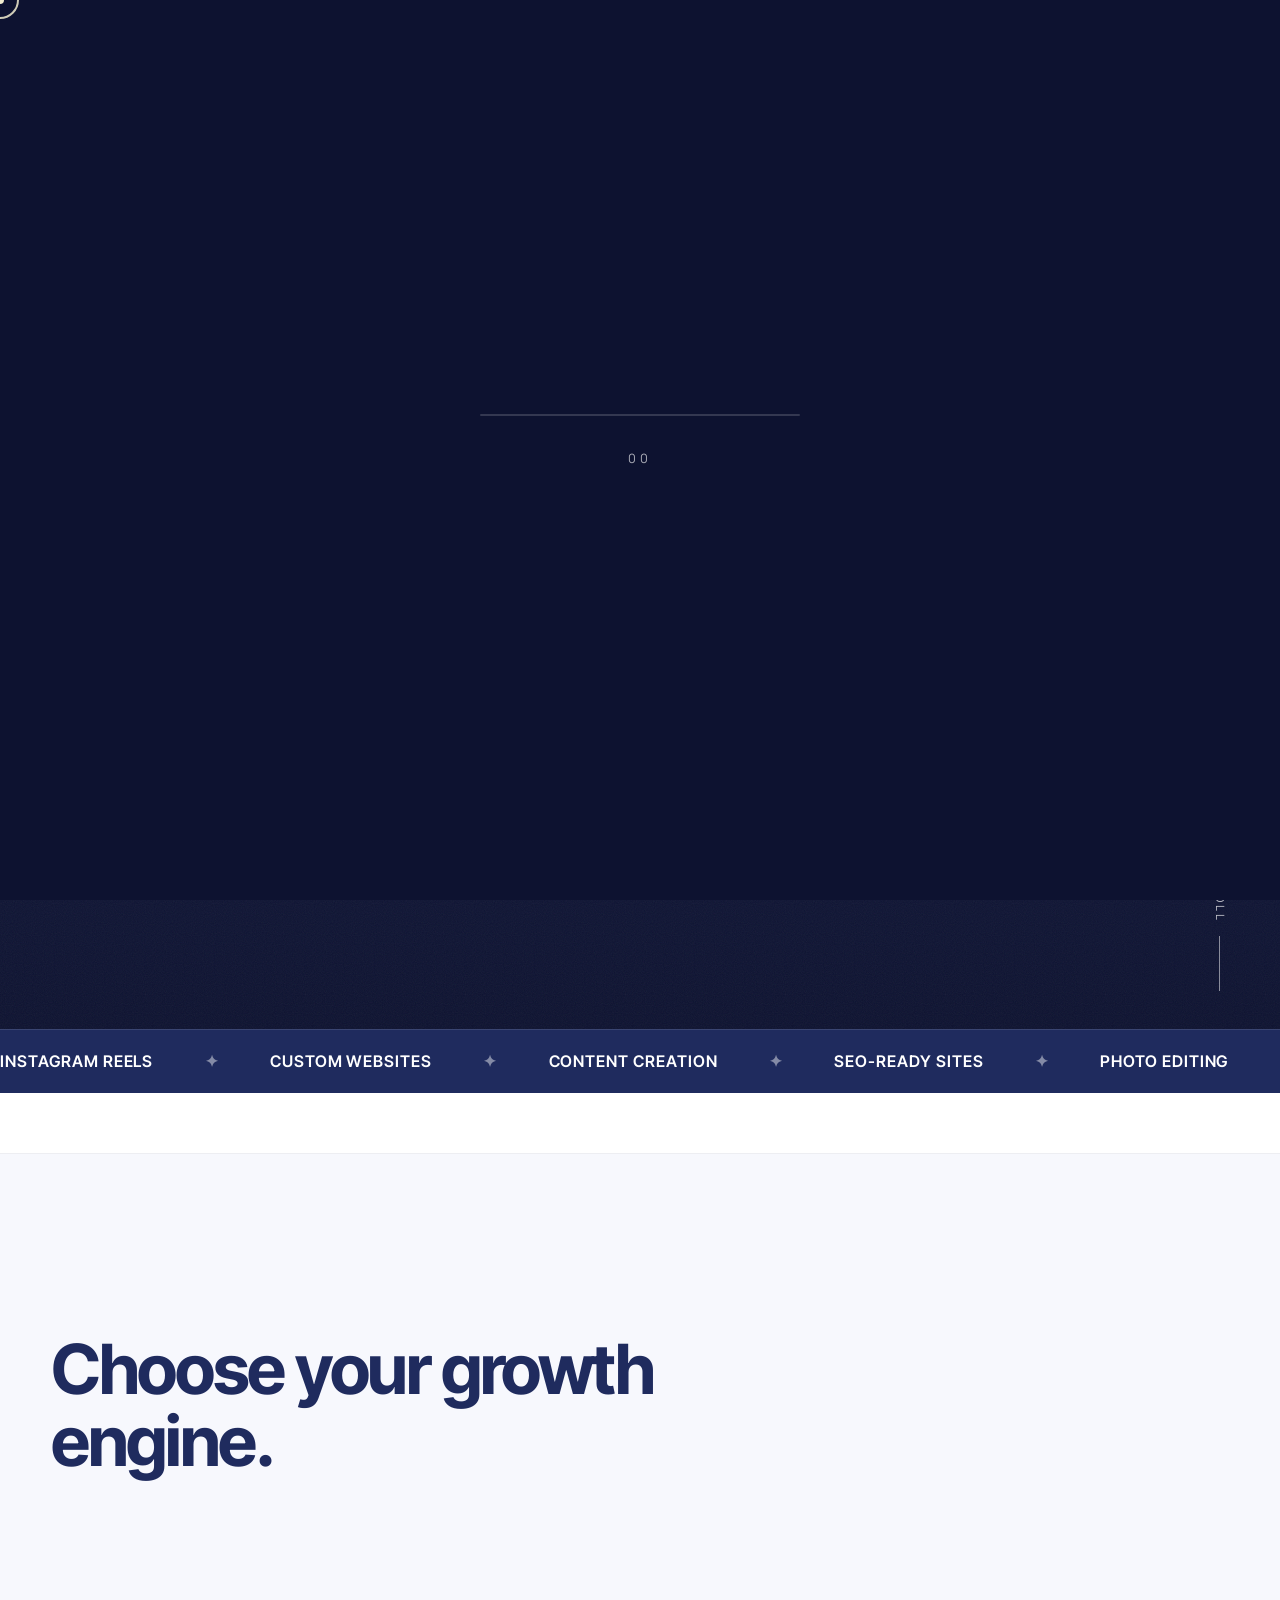
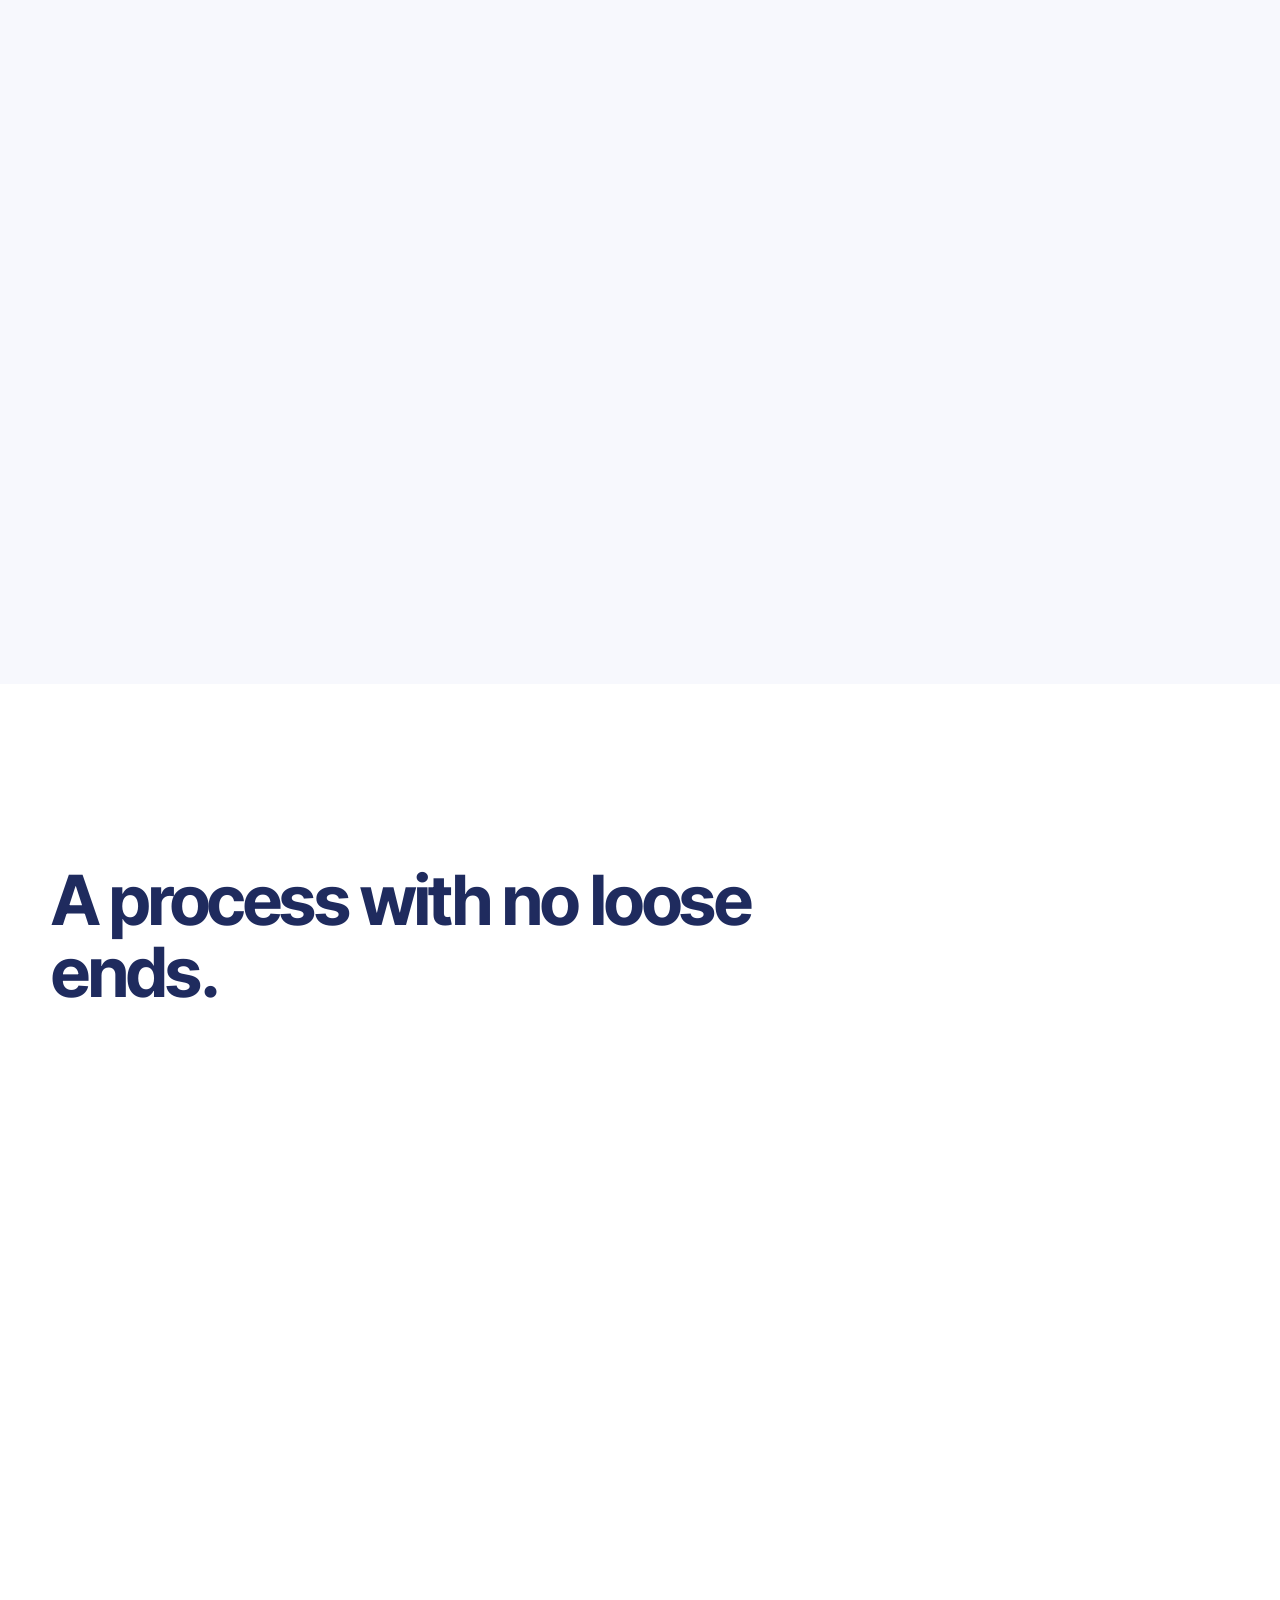
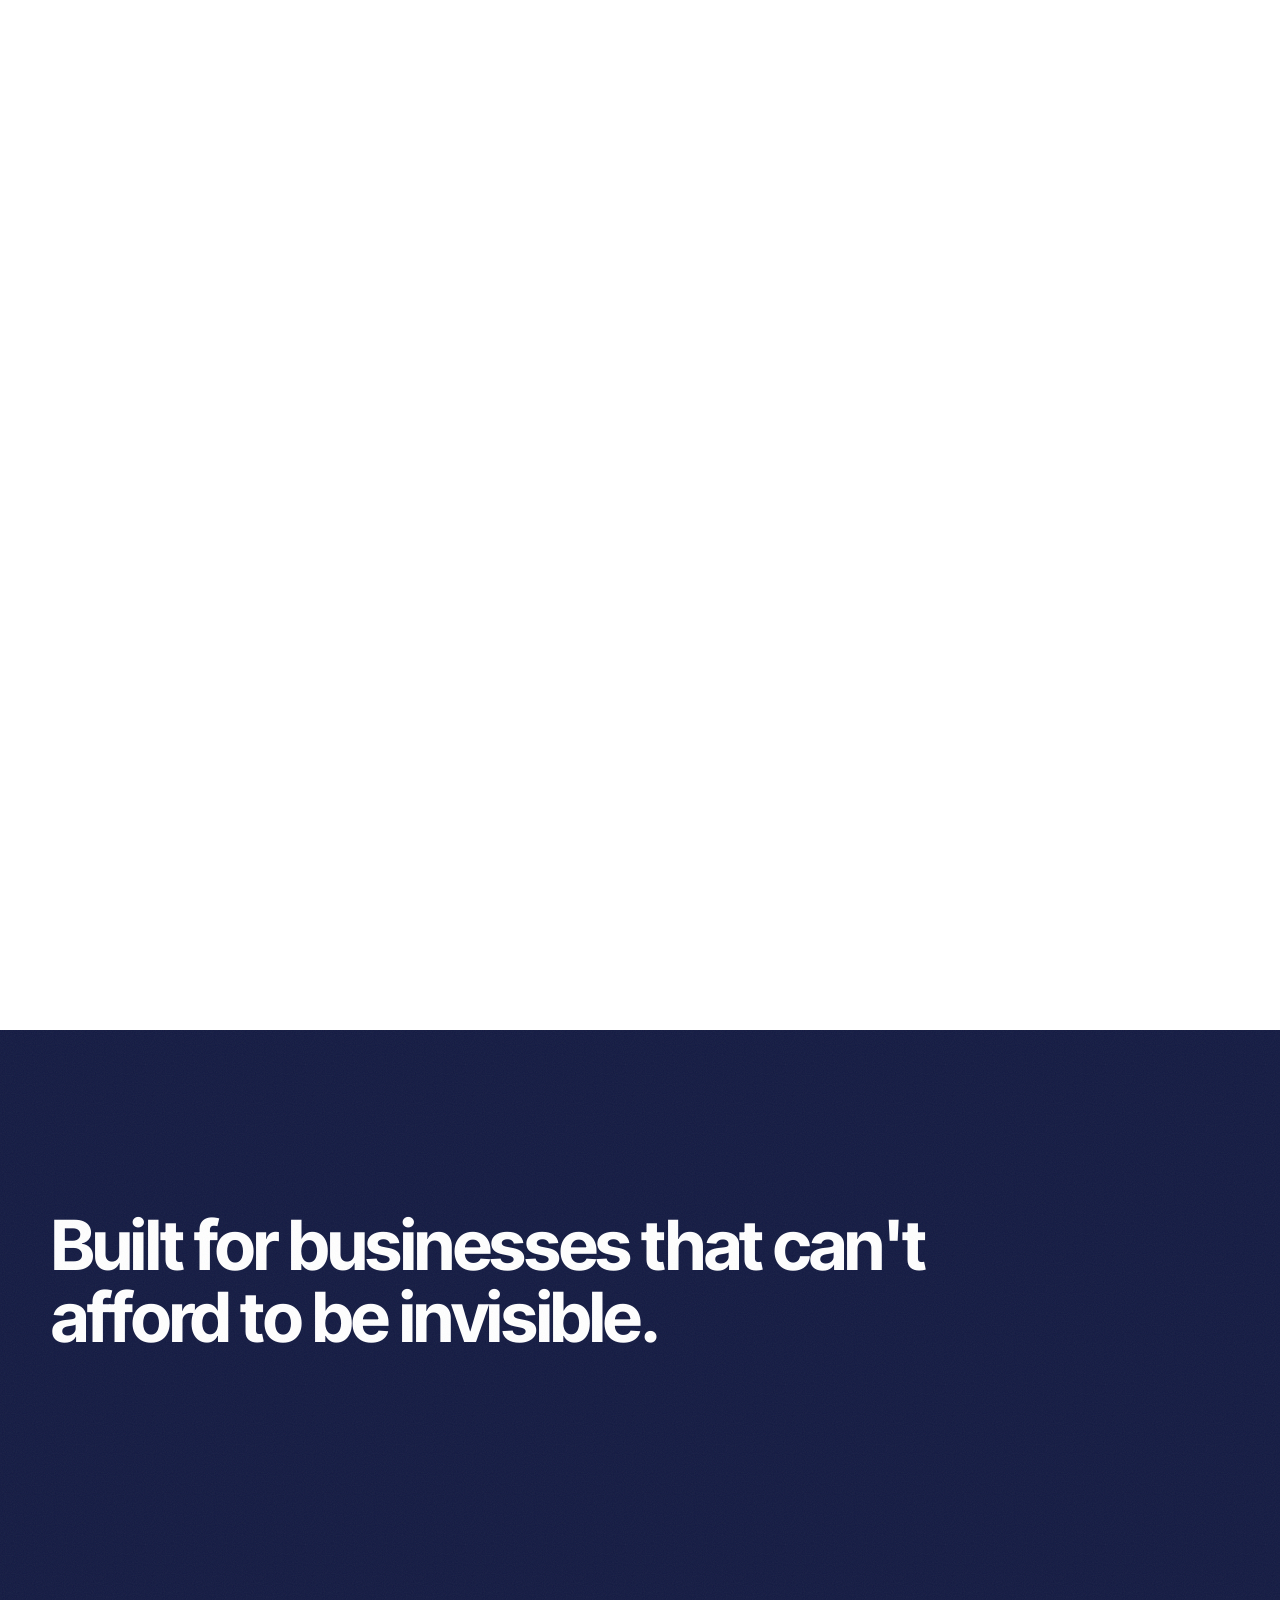
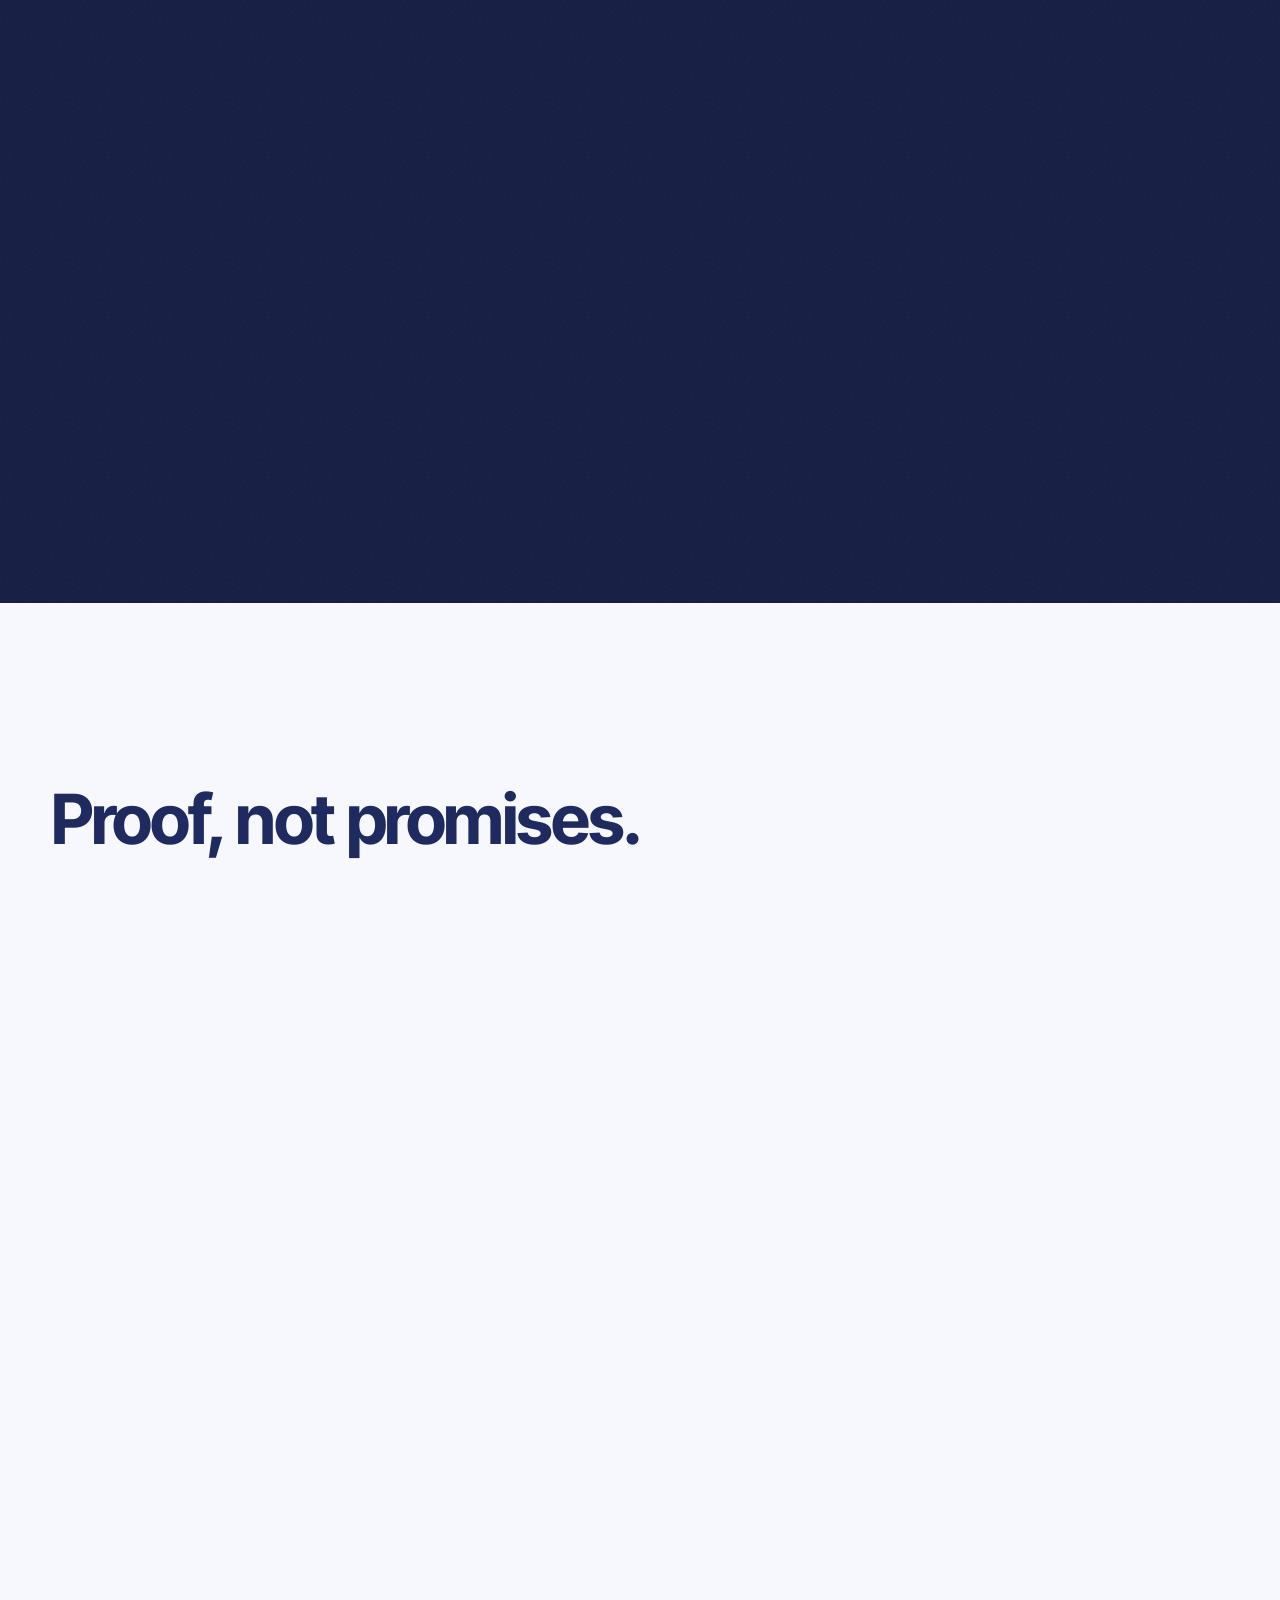
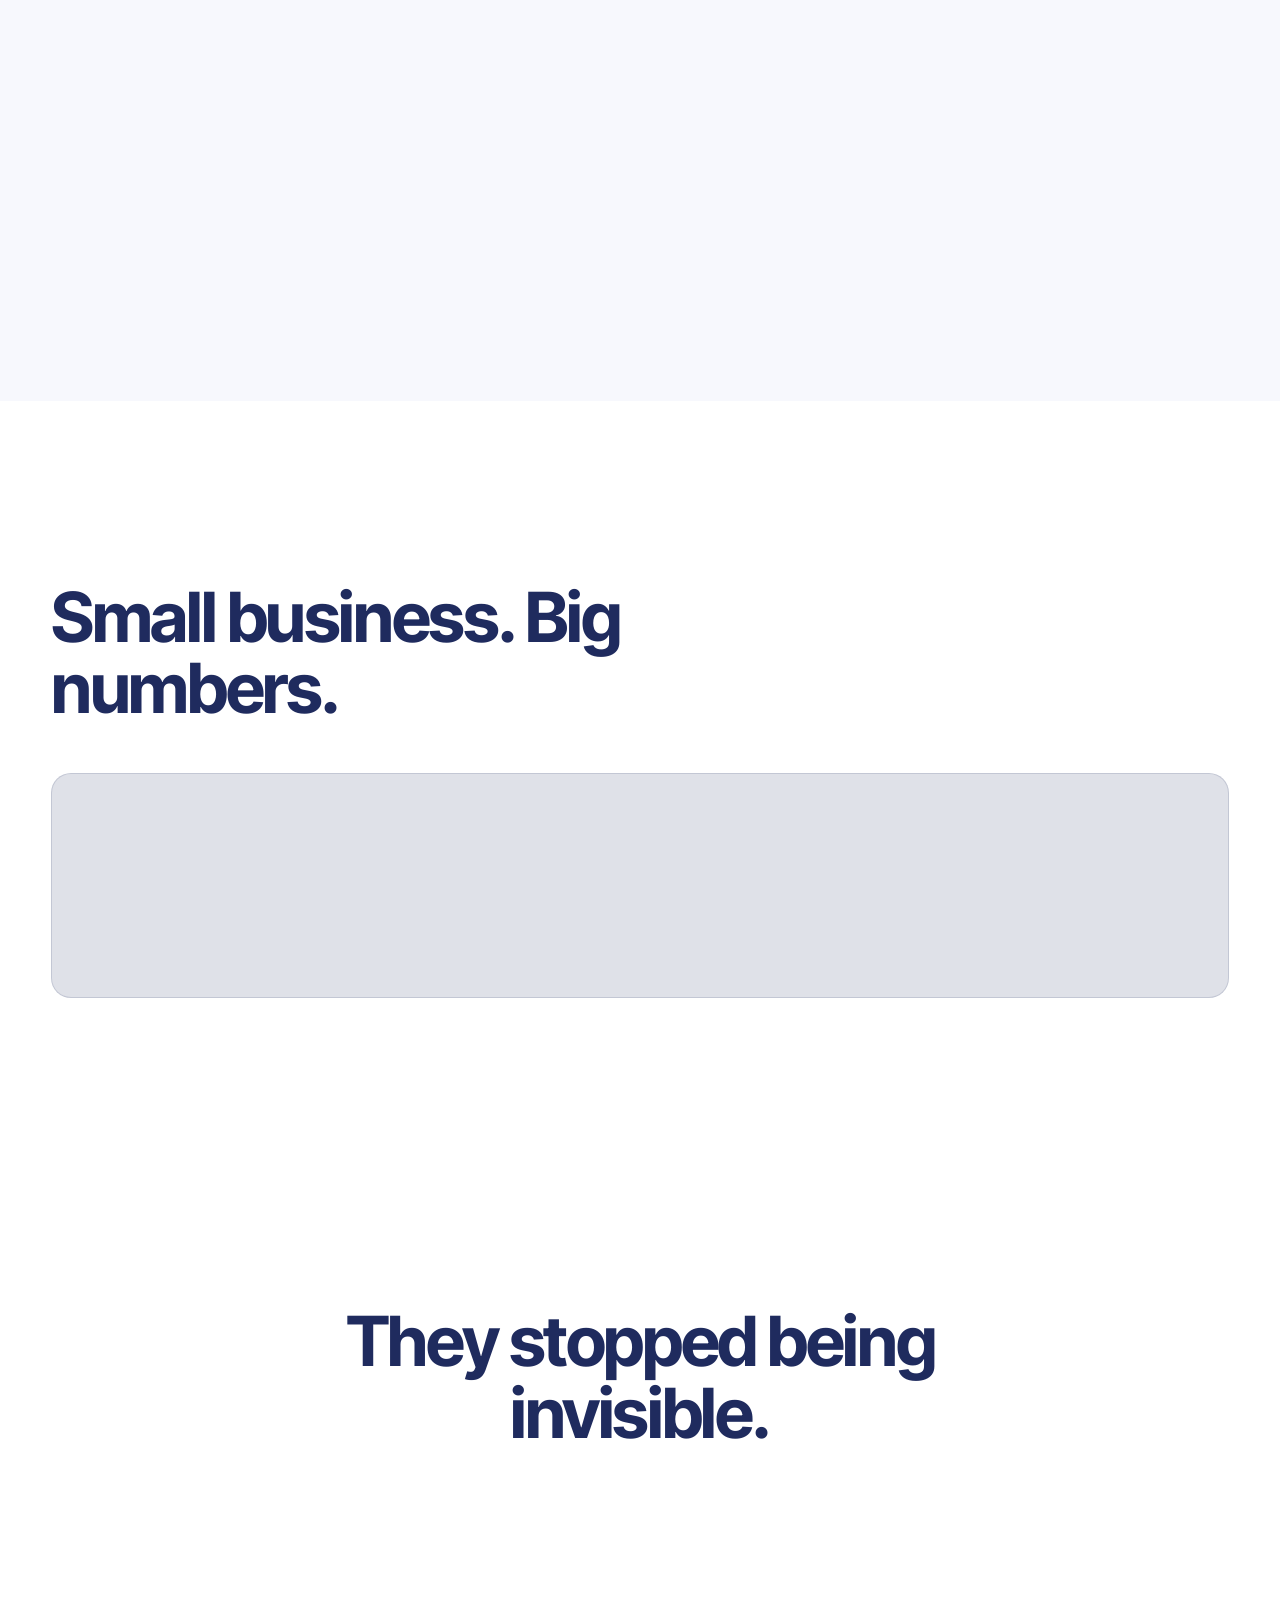
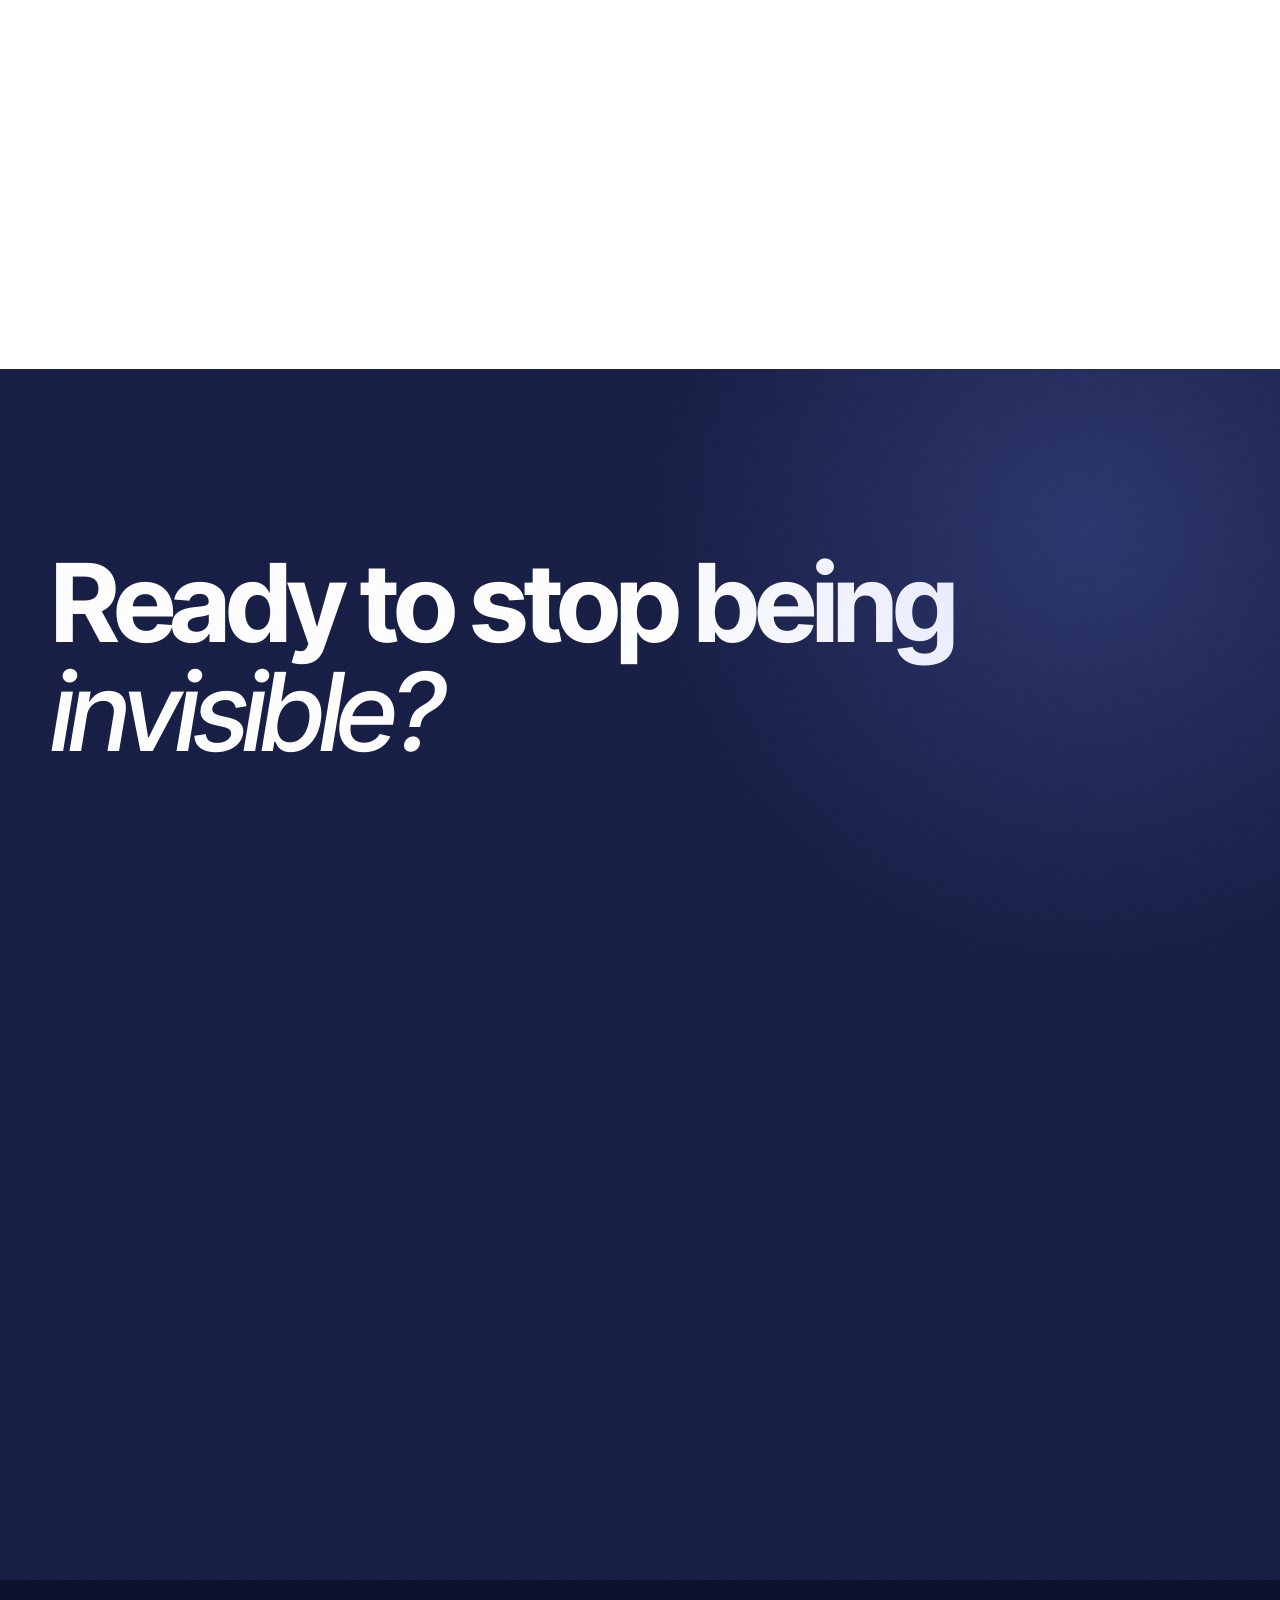
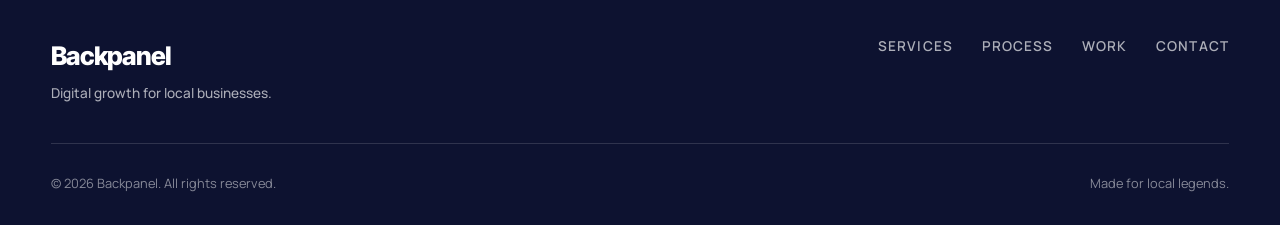
==== commit 93044b55: "Add files via upload" ====
--- a/index.html
+++ b/index.html
@@ -1,709 +1,998 @@
 <!DOCTYPE html>
-<html lang="en" data-theme="light">
+<html lang="en">
 <head>
-<meta charset="UTF-8" />
-<meta name="viewport" content="width=device-width, initial-scale=1.0, maximum-scale=5.0, viewport-fit=cover" />
-
-<!-- Primary Meta -->
-<title>BACKPANEL: Auto Back-Panel Ads for Startups | Gujarat</title>
-<meta name="description" content="BACKPANEL puts your brand on auto-rickshaw back-panels in Gujarat. RTO-certified, eco-vinyl, all-inclusive. Approx Rs.5 CPM, derived. Get wrapped." />
-<meta name="keywords" content="auto rickshaw advertising, back panel ads, Gujarat ads, outdoor advertising, OOH advertising, startup marketing, RTO certified auto ads" />
-<meta name="author" content="BACKPANEL" />
-<meta name="robots" content="index, follow, max-image-preview:large, max-snippet:-1" />
-<link rel="canonical" href="https://thebackpanel.github.io/" />
-
-<!-- Favicon -->
-<link rel="icon" type="image/svg+xml" href="assets/favicon.svg" />
-<link rel="icon" type="image/svg+xml" href="assets/favicon-dark.svg" media="(prefers-color-scheme: dark)" />
-<link rel="icon" type="image/png" sizes="32x32" href="assets/favicon-32x32.png" />
-<link rel="icon" type="image/png" sizes="180x180" href="assets/apple-touch-icon.png" />
-<link rel="apple-touch-icon" href="assets/apple-touch-icon.png" />
-<link rel="manifest" href="site.webmanifest" />
-<meta name="theme-color" content="#0A0A0A" />
-
-<!-- Open Graph -->
-<meta property="og:type" content="website" />
-<meta property="og:url" content="https://thebackpanel.github.io/" />
-<meta property="og:title" content="BACKPANEL: Auto Back-Panel Ads for Startups" />
-<meta property="og:description" content="RTO-certified auto-rickshaw back-panel advertising in Gujarat. Approx Rs.5 CPM derived, 90s red-light dwell, eco-vinyl. Get wrapped." />
-<meta property="og:image" content="https://thebackpanel.github.io/assets/og-image.png" />
-<meta property="og:image:width" content="1200" />
-<meta property="og:image:height" content="630" />
-<meta property="og:site_name" content="BACKPANEL" />
-<meta property="og:locale" content="en_IN" />
-
-<!-- Twitter Card -->
-<meta name="twitter:card" content="summary_large_image" />
-<meta name="twitter:url" content="https://thebackpanel.github.io/" />
-<meta name="twitter:title" content="BACKPANEL: Auto Back-Panel Ads for Startups" />
-<meta name="twitter:description" content="RTO-certified auto-rickshaw back-panel ads. Approx Rs.5 CPM derived, 90s red-light dwell, eco-vinyl. Compliant auto-ad network." />
-<meta name="twitter:image" content="https://thebackpanel.github.io/assets/og-image.png" />
-
-<!-- Performance: Preload critical assets -->
-<!-- Fonts: self-hosted subset woff2, preloaded (no third-party chain) -->
-<link rel="preload" href="assets/fonts/archivo-black-latin.woff2" as="font" type="font/woff2" crossorigin />
-<link rel="preload" href="assets/fonts/inter-var-latin.woff2" as="font" type="font/woff2" crossorigin />
-<link rel="preload" href="src/styles/global.css" as="style" />
-<link rel="preload" href="src/styles/tokens.css" as="style" />
-<link rel="preload" href="src/styles/styles.css" as="style" />
-
-<!-- Critical CSS: font-face + minimal above-fold only -->
+<meta charset="UTF-8">
+<meta name="viewport" content="width=device-width, initial-scale=1.0">
+<title>Backpanel — Digital Growth Agency for Local Businesses</title>
+<meta name="description" content="Backpanel helps local businesses grow faster with daily Instagram & Facebook marketing and beautiful custom websites. Daily updates, zero negligence, every trend covered.">
+<meta name="theme-color" content="#1F2B5E">
+<link rel="icon" href="data:image/svg+xml,%3Csvg xmlns='http://www.w3.org/2000/svg' viewBox='0 0 64 64'%3E%3Crect width='64' height='64' rx='14' fill='%231F2B5E'/%3E%3Ctext x='32' y='43' font-family='Arial' font-weight='700' font-size='34' fill='white' text-anchor='middle'%3EB%3C/text%3E%3C/svg%3E">
+<link rel="preconnect" href="https://fonts.googleapis.com">
+<link rel="preconnect" href="https://fonts.gstatic.com" crossorigin>
+<link href="https://fonts.googleapis.com/css2?family=Inter+Tight:ital,wght@0,300;0,400;0,500;0,600;0,700;0,800;1,500&family=Manrope:wght@400;500;600;700&display=swap" rel="stylesheet">
+<link rel="preload" as="image" href="https://images.unsplash.com/photo-1514933651103-005eec06c04b?q=80&w=2000&auto=format&fit=crop&fm=webp" fetchpriority="high">
 <style>
-@font-face{font-family:'Archivo Black';font-style:normal;font-weight:400;font-display:swap;src:url('assets/fonts/archivo-black-latin.woff2') format('woff2')}
-@font-face{font-family:'Archivo Fallback';src:local('Arial Black'),local('Arial-BoldMT');size-adjust:100%;ascent-override:87.8%;descent-override:21%;line-gap-override:0%}
-@font-face{font-family:'Inter';font-style:normal;font-weight:400 900;font-display:swap;src:url('assets/fonts/inter-var-latin.woff2') format('woff2')}
-@font-face{font-family:'Inter Fallback';src:local('.SFNSText'),local('.SFNSDisplay'),local('Segoe UI'),local('Roboto'),local('Helvetica Neue'),local('Arial');size-adjust:105%;ascent-override:92%;descent-override:23%;line-gap-override:0%}
-*,*::before,*::after{box-sizing:border-box;margin:0;padding:0}
-html{overflow-x:hidden;scroll-behavior:smooth}
-body{background:#0A0A0A;color:#F5F5F0;font-family:'Inter','Inter Fallback',system-ui,'Segoe UI',sans-serif;line-height:1.6;-webkit-font-smoothing:antialiased;overflow-x:hidden}
+/* ============ BACKPANEL — Realevate-grade editorial system ============ */
+:root{
+  --navy:#1F2B5E;
+  --navy-deep:#131A42;
+  --navy-ink:#0D1230;
+  --white:#FFFFFF;
+  --ice:#EEF1FA;
+  --paper:#F7F8FD;
+  --line:rgba(31,43,94,.14);
+  --line-soft:rgba(31,43,94,.08);
+  --muted:#5A6390;
+  --muted-light:rgba(255,255,255,.66);
+  --font-display:"Inter Tight",-apple-system,"Segoe UI",sans-serif;
+  --font-body:"Manrope",-apple-system,"Segoe UI",sans-serif;
+  --ease:cubic-bezier(.22,1,.36,1);
+  --pad:clamp(1.25rem,4vw,4.5rem);
+  --radius:1.25rem;
+}
+*{margin:0;padding:0;box-sizing:border-box}
+html{scroll-behavior:auto}
+html.lenis,html.lenis body{height:auto}
+.lenis.lenis-smooth{scroll-behavior:auto!important}
+body{
+  font-family:var(--font-body);
+  background:var(--white);
+  color:var(--navy);
+  -webkit-font-smoothing:antialiased;
+  overflow-x:clip;
+  line-height:1.6;
+}
+::selection{background:var(--navy);color:var(--white)}
+img{display:block;max-width:100%}
+a{color:inherit;text-decoration:none}
+button{font:inherit;color:inherit;background:none;border:0;cursor:pointer}
+.skip{position:fixed;top:-4rem;left:1rem;z-index:2000;background:var(--navy);color:#fff;padding:.6rem 1rem;border-radius:.5rem;transition:top .3s}
+.skip:focus{top:1rem}
+
+/* ---------- grain ---------- */
+.grain::after{
+  content:"";position:absolute;inset:0;pointer-events:none;opacity:.07;z-index:3;
+  background-image:url("data:image/svg+xml,%3Csvg xmlns='http://www.w3.org/2000/svg' width='160' height='160'%3E%3Cfilter id='n'%3E%3CfeTurbulence type='fractalNoise' baseFrequency='0.9' numOctaves='2'/%3E%3C/filter%3E%3Crect width='160' height='160' filter='url(%23n)' opacity='1'/%3E%3C/svg%3E");
+}
+
+/* ---------- loader ---------- */
+.loader{position:fixed;inset:0;z-index:1500;background:var(--navy-ink);display:flex;align-items:center;justify-content:center;flex-direction:column;gap:2rem;color:#fff}
+.loader-word{display:flex;overflow:hidden}
+.loader-word span{font-family:var(--font-display);font-weight:700;font-size:clamp(3.2rem,12vw,7rem);letter-spacing:-.04em;transform:translateY(110%);display:inline-block}
+.loader-bar{width:min(320px,60vw);height:2px;background:rgba(255,255,255,.16);overflow:hidden;border-radius:2px}
+.loader-bar i{display:block;height:100%;width:0;background:#fff;box-shadow:0 0 14px rgba(255,255,255,.65)}
+.loader-count{font-size:.8rem;letter-spacing:.35em;text-transform:uppercase;color:var(--muted-light)}
+.loader-curtain{position:fixed;inset:0;z-index:1499;pointer-events:none;display:flex}
+.loader-curtain i{flex:1;background:var(--navy);transform:scaleY(0);transform-origin:top}
+
+/* ---------- page transition wipe ---------- */
+.wipe{position:fixed;inset:0;z-index:1400;pointer-events:none;display:flex;visibility:hidden}
+.wipe i{flex:1;background:var(--navy-deep);transform:scaleY(0)}
+
+/* ---------- cursor ---------- */
+.cursor-dot,.cursor-ring{position:fixed;top:0;left:0;pointer-events:none;z-index:1600;border-radius:50%;display:none}
+@media(pointer:fine){.cursor-dot,.cursor-ring{display:block}}
+.cursor-dot,.cursor-ring{mix-blend-mode:difference}
+.cursor-dot{width:8px;height:8px;background:#fff;transform:translate(-50%,-50%)}
+.cursor-ring{width:38px;height:38px;border:2px solid rgba(255,255,255,.85);transform:translate(-50%,-50%);transition:width .3s var(--ease),height .3s var(--ease),border-color .3s,background .3s}
+.cursor-ring.is-hover{width:64px;height:64px;background:rgba(255,255,255,.12);border-color:#fff}
+
+/* ---------- header ---------- */
+.site-head{position:fixed;top:0;left:0;right:0;z-index:1000;display:flex;align-items:center;justify-content:space-between;padding:1.1rem var(--pad);transition:background .45s var(--ease),box-shadow .45s,padding .45s var(--ease)}
+.site-head.scrolled{background:rgba(255,255,255,.86);backdrop-filter:blur(18px);-webkit-backdrop-filter:blur(18px);box-shadow:0 1px 0 var(--line-soft);padding:.75rem var(--pad)}
+.brand{display:flex;align-items:center;gap:.6rem;font-family:var(--font-display);font-weight:800;font-size:1.3rem;letter-spacing:-.03em;color:#fff;transition:color .4s}
+.brand-mark{width:2.1rem;height:2.1rem;border-radius:.6rem;background:#fff;color:var(--navy);display:grid;place-items:center;font-size:1.15rem;font-weight:800;transition:background .4s,color .4s}
+.site-head.scrolled .brand{color:var(--navy)}
+.site-head.scrolled .brand-mark{background:var(--navy);color:#fff}
+.site-head.menu-open .brand{color:#fff}
+.site-head.menu-open .brand-mark{background:#fff;color:var(--navy)}
+.nav-desktop{display:none;gap:2.2rem}
+.nav-desktop a{font-size:.82rem;font-weight:600;letter-spacing:.14em;text-transform:uppercase;color:#fff;position:relative;padding:.3rem 0;transition:color .4s}
+.nav-desktop a::after{content:"";position:absolute;left:0;bottom:0;height:2px;width:100%;background:currentColor;transform:scaleX(0);transform-origin:right;transition:transform .45s var(--ease)}
+.nav-desktop a:hover::after{transform:scaleX(1);transform-origin:left}
+.site-head.scrolled .nav-desktop a{color:var(--navy)}
+.head-cta{display:none;font-size:.82rem;font-weight:700;letter-spacing:.1em;text-transform:uppercase;border:1.5px solid rgba(255,255,255,.7);color:#fff;padding:.75rem 1.5rem;border-radius:100px;transition:all .4s var(--ease)}
+.head-cta:hover{background:#fff;color:var(--navy);border-color:#fff}
+.site-head.scrolled .head-cta{border-color:var(--navy);color:var(--navy)}
+.site-head.scrolled .head-cta:hover{background:var(--navy);color:#fff}
+@media(min-width:1024px){.nav-desktop{display:flex}.head-cta{display:inline-block}.burger{display:none}}
+.burger{width:2.9rem;height:2.9rem;border-radius:50%;border:1.5px solid rgba(255,255,255,.55);display:grid;place-items:center;position:relative;z-index:1201;transition:border-color .4s,background .4s}
+.burger span{display:block;width:1.15rem;height:2px;background:#fff;position:relative;transition:background .3s,transform .45s var(--ease)}
+.burger span::before,.burger span::after{content:"";position:absolute;left:0;width:100%;height:2px;background:#fff;transition:transform .45s var(--ease),top .45s var(--ease)}
+.burger span::before{top:-6px}.burger span::after{top:6px}
+.site-head.scrolled .burger{border-color:rgba(31,43,94,.4)}
+.site-head.scrolled .burger span,.site-head.scrolled .burger span::before,.site-head.scrolled .burger span::after{background:var(--navy)}
+.site-head.menu-open .burger{border-color:rgba(255,255,255,.6);background:rgba(255,255,255,.08)}
+.site-head.menu-open .burger span{background:transparent}
+.site-head.menu-open .burger span::before{top:0;transform:rotate(45deg);background:#fff}
+.site-head.menu-open .burger span::after{top:0;transform:rotate(-45deg);background:#fff}
+
+/* ---------- fullscreen menu ---------- */
+.menu{position:fixed;inset:0;z-index:1100;background:var(--navy-deep);color:#fff;display:flex;flex-direction:column;justify-content:center;padding:6rem var(--pad) 3rem;clip-path:inset(0 0 100% 0);transition:clip-path .8s var(--ease)}
+.menu.open{clip-path:inset(0 0 0% 0)}
+.menu nav{display:flex;flex-direction:column;gap:.4rem}
+.menu a.mlink{font-family:var(--font-display);font-weight:700;font-size:clamp(2.4rem,10vw,4.2rem);letter-spacing:-.03em;line-height:1.15;display:flex;align-items:baseline;gap:1rem;opacity:0;transform:translateY(2rem)}
+.menu.open a.mlink{opacity:1;transform:none}
+.menu a.mlink small{font-family:var(--font-body);font-size:.8rem;font-weight:600;letter-spacing:.2em;color:var(--muted-light)}
+.menu-foot{margin-top:3.5rem;display:flex;gap:2rem;font-size:.85rem;color:var(--muted-light)}
+
+/* ---------- shared section chrome ---------- */
+.section{padding:clamp(5rem,10vw,9rem) var(--pad);position:relative}
+.eyebrow{display:inline-flex;align-items:center;gap:.7rem;font-size:.75rem;font-weight:700;letter-spacing:.32em;text-transform:uppercase;color:var(--muted);margin-bottom:1.6rem}
+.eyebrow::before{content:"";width:2.4rem;height:1.5px;background:var(--navy)}
+.on-navy .eyebrow{color:var(--muted-light)}
+.on-navy .eyebrow::before{background:#fff}
+.h2{font-family:var(--font-display);font-weight:700;letter-spacing:-.035em;line-height:1.04;font-size:clamp(2.2rem,5.4vw,4.4rem);max-width:18ch}
+.lede{margin-top:1.4rem;max-width:56ch;color:var(--muted);font-size:clamp(1rem,1.4vw,1.15rem)}
+.on-navy .lede{color:var(--muted-light)}
+
+/* line-mask reveals */
+[data-split] .line{display:block;overflow:hidden;padding-bottom:.08em;margin-bottom:-.08em}
+[data-split] .line-inner{display:block;transform:translateY(115%)}
+[data-reveal]{opacity:0;transform:translateY(2.6rem)}
+
+/* ---------- buttons ---------- */
+.btn{display:inline-flex;align-items:center;gap:.8rem;font-weight:700;font-size:.86rem;letter-spacing:.12em;text-transform:uppercase;padding:1.05rem 2.1rem;border-radius:100px;border:1.5px solid var(--navy);position:relative;overflow:hidden;transition:color .45s var(--ease);will-change:transform}
+.btn .btn-fill{position:absolute;inset:0;background:var(--navy);border-radius:100px;transform:scaleY(0);transform-origin:bottom;transition:transform .5s var(--ease);z-index:0}
+.btn:hover .btn-fill{transform:scaleY(1)}
+.btn span,.btn svg{position:relative;z-index:1}
+.btn:hover{color:#fff}
+.btn svg{width:1rem;height:1rem;transition:transform .45s var(--ease)}
+.btn:hover svg{transform:translate(3px,-3px)}
+.btn-solid{background:var(--navy);color:#fff}
+.btn-solid .btn-fill{background:#fff}
+.btn-solid:hover{color:var(--navy)}
+.btn-ghost-w{border-color:rgba(255,255,255,.7);color:#fff}
+.btn-ghost-w .btn-fill{background:#fff}
+.btn-ghost-w:hover{color:var(--navy)}
+
+/* ---------- hero ---------- */
+.hero{min-height:100svh;display:flex;flex-direction:column;justify-content:flex-end;position:relative;overflow:hidden;background:var(--navy-ink);color:#fff;padding:0}
+.hero-bg{position:absolute;inset:0}
+.hero-bg img{width:100%;height:100%;object-fit:cover;transform:scale(1.12)}
+.hero-shade{position:absolute;inset:0;background:linear-gradient(180deg,rgba(13,18,48,.62) 0%,rgba(31,43,94,.35) 42%,rgba(13,18,48,.88) 100%)}
+.hero-inner{position:relative;z-index:5;padding:8.5rem var(--pad) 0;width:100%}
+.hero-eyebrow{display:inline-flex;align-items:center;gap:.8rem;font-size:.75rem;font-weight:700;letter-spacing:.32em;text-transform:uppercase;color:rgba(255,255,255,.85);margin-bottom:1.8rem}
+.hero-eyebrow .dot{width:.55rem;height:.55rem;border-radius:50%;background:#fff;animation:pulse 2.2s infinite}
+@keyframes pulse{0%,100%{opacity:1;transform:scale(1)}50%{opacity:.35;transform:scale(.7)}}
+.hero h1{font-family:var(--font-display);font-weight:700;letter-spacing:-.04em;line-height:.98;font-size:clamp(3.2rem,12vw,10rem)}
+.hero h1 .line-inner em{font-style:italic;font-weight:500}
+.hero-sub{margin-top:1.8rem;max-width:52ch;color:rgba(255,255,255,.82);font-size:clamp(1rem,1.6vw,1.2rem)}
+.hero-ctas{display:flex;flex-wrap:wrap;gap:1rem;margin-top:2.6rem}
+.hero-card{position:relative;z-index:5;margin:3.2rem var(--pad) 2.4rem;background:rgba(255,255,255,.97);color:var(--navy);border-radius:var(--radius);padding:1.6rem clamp(1.4rem,3vw,2.6rem);display:grid;grid-template-columns:1fr;gap:1.4rem;box-shadow:0 30px 80px rgba(6,10,34,.45)}
+@media(min-width:820px){.hero-card{grid-template-columns:repeat(3,1fr)}}
+.hero-stat{display:flex;gap:1.1rem;align-items:flex-start}
+.hero-stat+.hero-stat{border-top:1px solid var(--line-soft);padding-top:1.4rem}
+@media(min-width:820px){.hero-stat+.hero-stat{border-top:0;padding-top:0;border-left:1px solid var(--line-soft);padding-left:1.6rem}}
+.hero-stat b{font-family:var(--font-display);font-size:1.9rem;font-weight:700;letter-spacing:-.03em;display:block;line-height:1.1}
+.hero-stat p{font-size:.86rem;color:var(--muted);margin-top:.25rem}
+.scroll-hint{position:absolute;right:var(--pad);bottom:2.4rem;z-index:5;display:none;align-items:center;gap:.8rem;color:rgba(255,255,255,.75);font-size:.72rem;letter-spacing:.28em;text-transform:uppercase;writing-mode:vertical-rl}
+@media(min-width:1024px){.scroll-hint{display:flex}}
+.scroll-hint::after{content:"";width:1.5px;height:3.4rem;background:rgba(255,255,255,.5);animation:drop 2s var(--ease) infinite}
+@keyframes drop{0%{transform:scaleY(0);transform-origin:top}45%{transform:scaleY(1);transform-origin:top}55%{transform:scaleY(1);transform-origin:bottom}100%{transform:scaleY(0);transform-origin:bottom}}
+
+/* ---------- marquee ---------- */
+.marquee{background:var(--navy);color:#fff;overflow:hidden;padding:1.15rem 0;border-top:1px solid rgba(255,255,255,.12)}
+.marquee-track{display:flex;gap:3.2rem;width:max-content;animation:marq 26s linear infinite;font-family:var(--font-display);font-weight:600;letter-spacing:.06em;font-size:1rem;text-transform:uppercase;white-space:nowrap}
+.marquee-track i{font-style:normal;opacity:.45}
+@keyframes marq{to{transform:translateX(-50%)}}
+
+/* ---------- services / selection ---------- */
+.services{background:var(--paper)}
+.select-grid{display:grid;gap:1.4rem;margin-top:3.4rem}
+@media(min-width:900px){.select-grid{grid-template-columns:1fr 1fr;gap:1.8rem}}
+.select-card{position:relative;border-radius:1.6rem;overflow:hidden;min-height:34rem;display:flex;flex-direction:column;justify-content:flex-end;color:#fff;cursor:pointer;background:var(--navy-deep);isolation:isolate;transition:box-shadow .6s var(--ease)}
+.select-card:hover{box-shadow:0 34px 90px rgba(8,12,38,.55),0 0 0 1.5px rgba(255,255,255,.4)}
+.select-card .sc-bg{position:absolute;inset:0;z-index:-2}
+.select-card .sc-bg img{width:100%;height:100%;object-fit:cover;transition:transform 1.1s var(--ease);transform:scale(1.02)}
+.select-card .sc-shade{position:absolute;inset:0;z-index:-1;background:linear-gradient(185deg,rgba(13,18,48,.15) 20%,rgba(13,18,48,.82) 78%)}
+.select-card:hover .sc-bg img{transform:scale(1.09)}
+.sc-top{position:absolute;top:0;left:0;right:0;display:flex;justify-content:space-between;align-items:center;padding:1.8rem}
+.sc-num{font-family:var(--font-display);font-weight:700;font-size:1rem;letter-spacing:.2em;border:1.5px solid rgba(255,255,255,.5);width:3.2rem;height:3.2rem;border-radius:50%;display:grid;place-items:center;transition:transform .5s var(--ease),background .5s}
+.select-card:hover .sc-num{transform:scale(1.18);background:rgba(255,255,255,.16)}
+.sc-tag{font-size:.72rem;font-weight:700;letter-spacing:.26em;text-transform:uppercase;background:rgba(255,255,255,.14);backdrop-filter:blur(8px);padding:.55rem 1.1rem;border-radius:100px;border:1px solid rgba(255,255,255,.22)}
+.sc-body{padding:2.2rem}
+.sc-body h3{font-family:var(--font-display);font-weight:700;font-size:clamp(2rem,3.6vw,3rem);letter-spacing:-.03em;line-height:1.05}
+.sc-body p{margin-top:.9rem;color:rgba(255,255,255,.8);max-width:38ch;font-size:1rem}
+.sc-list{list-style:none;margin-top:1.4rem;display:grid;gap:.55rem;max-height:0;overflow:hidden;opacity:0;transition:max-height .7s var(--ease),opacity .5s,margin .5s}
+.select-card:hover .sc-list{max-height:17rem;opacity:1}
+.sc-list li{display:flex;gap:.7rem;align-items:center;font-size:.92rem;color:rgba(255,255,255,.88);opacity:0;transform:translateY(14px);transition:opacity .45s var(--ease),transform .55s var(--ease)}
+.sc-list li::before{content:"→";font-weight:700}
+.select-card:hover .sc-list li{opacity:1;transform:none;transition-delay:calc(.18s + var(--i)*.08s)}
+.sc-list li:nth-child(1){--i:0}.sc-list li:nth-child(2){--i:1}.sc-list li:nth-child(3){--i:2}.sc-list li:nth-child(4){--i:3}
+.sc-cta{margin-top:1.8rem;display:inline-flex;align-items:center;gap:.9rem;font-weight:700;font-size:.85rem;letter-spacing:.14em;text-transform:uppercase}
+.sc-cta .arr{width:2.9rem;height:2.9rem;border-radius:50%;border:1.5px solid rgba(255,255,255,.6);display:grid;place-items:center;transition:all .45s var(--ease)}
+.select-card:hover .sc-cta .arr{background:#fff;color:var(--navy);border-color:#fff;transform:rotate(-45deg)}
+
+/* service detail overlay */
+.svc{position:fixed;inset:0;z-index:1300;background:var(--white);color:var(--navy);overflow-y:auto;visibility:hidden;clip-path:inset(0 0 100% 0)}
+.svc-head{position:sticky;top:0;background:rgba(255,255,255,.9);backdrop-filter:blur(16px);display:flex;justify-content:space-between;align-items:center;padding:1rem var(--pad);border-bottom:1px solid var(--line-soft);z-index:5}
+.svc-close{width:3rem;height:3rem;border-radius:50%;border:1.5px solid var(--line);display:grid;place-items:center;font-size:1.2rem;transition:all .35s}
+.svc-close:hover{background:var(--navy);color:#fff;border-color:var(--navy);transform:rotate(90deg)}
+.svc-hero{position:relative;min-height:46vh;display:flex;align-items:flex-end;color:#fff;overflow:hidden;background:var(--navy-deep)}
+.svc-hero img{position:absolute;inset:0;width:100%;height:100%;object-fit:cover}
+.svc-hero .shade{position:absolute;inset:0;background:linear-gradient(180deg,rgba(13,18,48,.25),rgba(13,18,48,.85))}
+.svc-hero .inner{position:relative;padding:4rem var(--pad) 3rem}
+.svc-hero h2{font-family:var(--font-display);font-weight:700;letter-spacing:-.03em;font-size:clamp(2.4rem,6vw,4.6rem);line-height:1.02}
+.svc-body{padding:3.5rem var(--pad) 5rem;max-width:1200px}
+.svc-cols{display:grid;gap:2.6rem}
+@media(min-width:900px){.svc-cols{grid-template-columns:1.1fr .9fr}}
+.svc-list{list-style:none;display:grid;gap:0;border-top:1px solid var(--line)}
+.svc-list li{padding:1.25rem .2rem;border-bottom:1px solid var(--line);display:flex;gap:1.1rem;align-items:flex-start}
+.svc-list li b{font-family:var(--font-display);font-size:.95rem;letter-spacing:.06em;color:var(--muted);min-width:2.2rem;padding-top:.15rem}
+.svc-list li div strong{display:block;font-size:1.08rem;margin-bottom:.15rem}
+.svc-list li div p{color:var(--muted);font-size:.95rem}
+.svc-side{background:var(--navy);color:#fff;border-radius:var(--radius);padding:2.2rem;align-self:start}
+.svc-side h4{font-family:var(--font-display);font-size:1.4rem;letter-spacing:-.02em;margin-bottom:.8rem}
+.svc-side p{color:var(--muted-light);font-size:.95rem;margin-bottom:1.6rem}
+
+/* ---------- process ---------- */
+.process{background:var(--white)}
+.steps{margin-top:3.6rem;position:relative}
+.step{display:grid;grid-template-columns:auto 1fr;gap:1.6rem;padding:clamp(2.6rem,4vw,3.4rem) 0;border-top:1px solid var(--line);position:relative}
+.step:last-child{border-bottom:1px solid var(--line)}
+.step-num{font-family:var(--font-display);font-weight:700;font-size:clamp(2.6rem,5vw,4rem);letter-spacing:-.04em;color:transparent;-webkit-text-stroke:1.5px var(--navy);line-height:1;min-width:2.2ch}
+.step h3{font-family:var(--font-display);font-weight:700;font-size:clamp(1.4rem,2.6vw,2rem);letter-spacing:-.02em;margin-bottom:.6rem}
+.step p{color:var(--muted);max-width:60ch}
+.step .pill{display:inline-block;margin-top:1rem;font-size:.72rem;font-weight:700;letter-spacing:.22em;text-transform:uppercase;color:var(--navy);background:var(--ice);padding:.5rem 1rem;border-radius:100px}
+.step-daily{background:linear-gradient(135deg,var(--navy),var(--navy-deep));color:#fff;border-radius:var(--radius);margin-top:2.4rem;padding:clamp(2rem,4vw,3.4rem);display:grid;gap:1.4rem;position:relative;overflow:hidden}
+@media(min-width:900px){.step-daily{grid-template-columns:1fr 1fr;align-items:center}}
+.step-daily h3{font-family:var(--font-display);font-size:clamp(1.7rem,3.4vw,2.6rem);letter-spacing:-.03em;line-height:1.1}
+.step-daily p{color:var(--muted-light);max-width:44ch}
+.step-daily .big{font-family:var(--font-display);font-weight:800;font-size:clamp(4.5rem,10vw,8rem);letter-spacing:-.04em;line-height:1;text-align:right}
+.step-daily .big small{display:block;font-family:var(--font-body);font-weight:600;font-size:.85rem;letter-spacing:.24em;text-transform:uppercase;color:var(--muted-light);margin-top:.6rem}
+
+/* ---------- why ---------- */
+.why{background:var(--navy-deep);color:#fff;overflow:hidden}
+.why .h2{max-width:20ch}
+.why-grid{display:grid;gap:1.4rem;margin-top:3.6rem}
+@media(min-width:900px){.why-grid{grid-template-columns:repeat(2,1fr)}}
+.why-card{border:1px solid rgba(255,255,255,.16);border-radius:var(--radius);padding:2.2rem;background:rgba(255,255,255,.03);transition:background .5s var(--ease),transform .5s var(--ease)}
+.why-card:hover{background:rgba(255,255,255,.07);transform:translateY(-6px)}
+.why-card .idx{font-family:var(--font-display);font-size:.85rem;letter-spacing:.3em;color:var(--muted-light);margin-bottom:1.2rem;display:block}
+.why-card h3{font-family:var(--font-display);font-size:1.55rem;font-weight:700;letter-spacing:-.02em;margin-bottom:.7rem}
+.why-card p{color:var(--muted-light);font-size:.98rem}
+.stats{display:grid;grid-template-columns:repeat(2,1fr);gap:1px;background:rgba(255,255,255,.14);border:1px solid rgba(255,255,255,.14);border-radius:var(--radius);overflow:hidden;margin-top:3.4rem}
+@media(min-width:820px){.stats{grid-template-columns:repeat(4,1fr)}}
+.stat{background:var(--navy-deep);padding:2.2rem 1.8rem}
+.stat b{font-family:var(--font-display);font-weight:800;font-size:clamp(2.2rem,4.6vw,3.4rem);letter-spacing:-.04em;display:block;line-height:1}
+.stat b sup{font-size:.5em;font-weight:600}
+.stat p{margin-top:.6rem;color:var(--muted-light);font-size:.86rem;letter-spacing:.06em}
+
+/* ---------- work ---------- */
+.work{background:var(--paper)}
+.filters{display:flex;flex-wrap:wrap;gap:.7rem;margin-top:2.4rem}
+.filter{font-size:.8rem;font-weight:700;letter-spacing:.14em;text-transform:uppercase;padding:.75rem 1.5rem;border-radius:100px;border:1.5px solid var(--line);color:var(--muted);transition:all .4s var(--ease)}
+.filter:hover{border-color:var(--navy);color:var(--navy)}
+.filter.active{background:var(--navy);border-color:var(--navy);color:#fff}
+.work-grid{display:grid;gap:1.4rem;margin-top:2.6rem}
+@media(min-width:700px){.work-grid{grid-template-columns:repeat(2,1fr)}}
+@media(min-width:1100px){.work-grid{grid-template-columns:repeat(3,1fr)}}
+.work-card{border-radius:var(--radius);overflow:hidden;background:var(--navy-deep);color:#fff;position:relative;cursor:pointer}
+.work-card .wc-img{aspect-ratio:4/4.6;overflow:hidden;position:relative}
+.work-card .wc-img img{width:100%;height:100%;object-fit:cover;transition:transform 1s var(--ease)}
+.work-card:hover .wc-img img{transform:scale(1.13)}
+.work-card .wc-shade{position:absolute;inset:0;background:linear-gradient(180deg,transparent 40%,rgba(13,18,48,.88) 100%)}
+.work-card .wc-body{position:absolute;left:0;right:0;bottom:0;padding:1.8rem}
+.work-card .wc-cat{font-size:.7rem;font-weight:700;letter-spacing:.24em;text-transform:uppercase;color:rgba(255,255,255,.75);display:block;margin-bottom:.5rem}
+.work-card h3{font-family:var(--font-display);font-size:1.5rem;font-weight:700;letter-spacing:-.02em}
+.work-card .wc-meta{display:flex;justify-content:space-between;align-items:center;margin-top:.4rem;color:rgba(255,255,255,.7);font-size:.86rem}
+.work-card .wc-arrow{width:2.6rem;height:2.6rem;border-radius:50%;border:1.5px solid rgba(255,255,255,.5);display:grid;place-items:center;transition:all .4s var(--ease)}
+.work-card:hover .wc-arrow{background:#fff;color:var(--navy);transform:rotate(-45deg)}
+.work-card.hide{display:none}
+
+/* ---------- testimonials ---------- */
+.testi{background:var(--white);text-align:center}
+.testi .h2{margin-inline:auto}
+.t-stage{max-width:56rem;margin:3rem auto 0;position:relative;min-height:19rem}
+.t-slide{position:absolute;inset:0;opacity:0;transform:translateY(1.4rem) scale(.965);transition:opacity .8s var(--ease),transform .8s var(--ease);pointer-events:none;display:flex;flex-direction:column;justify-content:center;gap:1.6rem}
+.t-slide.active{opacity:1;transform:none;pointer-events:auto}
+.t-slide blockquote{font-family:var(--font-display);font-weight:500;font-size:clamp(1.35rem,3vw,2.1rem);letter-spacing:-.02em;line-height:1.35}
+.t-slide blockquote::before{content:"“";display:block;font-size:3rem;color:var(--navy);opacity:.25;line-height:.5;margin-bottom:1rem}
+.t-who{display:flex;align-items:center;justify-content:center;gap:1rem}
+.t-ava{width:3.2rem;height:3.2rem;border-radius:50%;background:var(--navy);color:#fff;display:grid;place-items:center;font-family:var(--font-display);font-weight:700}
+.t-who div{text-align:left}
+.t-who strong{display:block;font-size:.95rem}
+.t-who span{font-size:.82rem;color:var(--muted)}
+.t-dots{display:flex;gap:.6rem;justify-content:center;margin-top:2.4rem}
+.t-dot{width:2.6rem;height:3px;border-radius:3px;background:var(--line);transition:background .4s;position:relative;overflow:hidden}
+.t-dot.active{background:var(--navy)}
+
+/* ---------- final CTA ---------- */
+.cta{background:var(--navy-deep);color:#fff;overflow:hidden;position:relative}
+.cta .glow{position:absolute;width:60rem;height:60rem;border-radius:50%;background:radial-gradient(circle,rgba(120,140,255,.22),transparent 65%);top:-20rem;right:-18rem;pointer-events:none}
+.cta h2{font-family:var(--font-display);font-weight:700;letter-spacing:-.04em;line-height:1;font-size:clamp(2.8rem,8.5vw,7rem);max-width:14ch}
+.cta h2 em{font-style:italic;font-weight:500}
+.cta .lede{color:var(--muted-light);max-width:52ch}
+.callback{margin-top:3rem;background:#fff;color:var(--navy);border-radius:1.6rem;padding:clamp(1.8rem,4vw,3rem);display:grid;gap:1.6rem}
+@media(min-width:960px){.callback{grid-template-columns:.9fr 1.1fr;gap:3rem;align-items:center}}
+.callback h3{font-family:var(--font-display);font-size:clamp(1.6rem,3vw,2.2rem);letter-spacing:-.03em;line-height:1.15}
+.callback p{color:var(--muted);margin-top:.8rem;font-size:.96rem}
+.cb-form{display:grid;gap:1rem}
+.cb-row{display:grid;gap:1rem}
+@media(min-width:640px){.cb-row{grid-template-columns:1fr 1fr}}
+.cb-form label{font-size:.72rem;font-weight:700;letter-spacing:.2em;text-transform:uppercase;color:var(--muted);display:grid;gap:.5rem}
+.cb-form input,.cb-form select,.cb-form textarea{font:inherit;font-size:1rem;padding:1rem 1.2rem;border:1.5px solid var(--line);border-radius:.8rem;background:var(--paper);color:var(--navy);width:100%;transition:border-color .3s}
+.cb-form input:focus,.cb-form select:focus,.cb-form textarea:focus{outline:none;border-color:var(--navy)}
+.cb-form textarea{resize:vertical;min-height:6.5rem}
+.hp{position:absolute;left:-9999px;top:auto;width:1px;height:1px;overflow:hidden;opacity:0}
+.cb-msg{font-weight:600;min-height:1.6em}
+
+/* ---------- footer ---------- */
+footer{background:var(--navy-ink);color:#fff;padding:3.5rem var(--pad) 2rem}
+.foot-top{display:flex;flex-wrap:wrap;gap:2rem;justify-content:space-between;align-items:flex-start;padding-bottom:2.4rem;border-bottom:1px solid rgba(255,255,255,.14)}
+.foot-brand{font-family:var(--font-display);font-weight:800;font-size:1.6rem;letter-spacing:-.03em}
+.foot-brand small{display:block;font-family:var(--font-body);font-weight:500;font-size:.85rem;color:var(--muted-light);letter-spacing:0;margin-top:.4rem}
+.foot-links{display:flex;gap:1.8rem;flex-wrap:wrap;font-size:.85rem;font-weight:600;letter-spacing:.08em;text-transform:uppercase;color:var(--muted-light)}
+.foot-links a:hover{color:#fff}
+.foot-bot{display:flex;flex-wrap:wrap;gap:1rem;justify-content:space-between;padding-top:1.8rem;font-size:.8rem;color:rgba(255,255,255,.5)}
+
+/* ---------- social proof bar ---------- */
+.proof{background:#fff;border-bottom:1px solid var(--line-soft);padding:1.15rem var(--pad)}
+.proof-inner{max-width:1400px;margin:0 auto;display:flex;align-items:center;justify-content:space-between;gap:1.4rem;flex-wrap:wrap}
+.proof-label{font-size:.78rem;letter-spacing:.16em;text-transform:uppercase;color:var(--muted);font-weight:600}
+.proof-label strong{color:var(--navy)}
+.proof-logos{display:flex;gap:2.1rem;flex-wrap:wrap}
+.proof-logos span{font-family:var(--font-display);font-weight:700;letter-spacing:.1em;font-size:.92rem;color:var(--navy);opacity:.35;text-transform:uppercase;transition:opacity .3s;white-space:nowrap}
+.proof-logos span:hover{opacity:.9}
+.proof-rating{font-size:.85rem;font-weight:700;color:var(--navy);display:flex;align-items:center;gap:.45rem;white-space:nowrap}
+.proof-rating i{font-style:normal}
+
+/* ---------- results micro-section ---------- */
+.results{background:var(--white)}
+.results-grid{display:grid;gap:1px;background:var(--line);border:1px solid var(--line);border-radius:var(--radius);overflow:hidden;margin-top:3rem}
+@media(min-width:820px){.results-grid{grid-template-columns:repeat(3,1fr)}}
+.result{background:#fff;padding:clamp(2rem,4vw,3.2rem)}
+.result b{font-family:var(--font-display);font-weight:800;font-size:clamp(3rem,7vw,5.2rem);letter-spacing:-.045em;line-height:1;display:block}
+.result b small{font-size:.42em;font-weight:600}
+.result p{margin-top:.8rem;color:var(--muted);font-size:.95rem}
+
+/* ---------- loader tagline ---------- */
+.loader-tag{font-size:.72rem;letter-spacing:.34em;text-transform:uppercase;color:var(--muted-light);opacity:0}
+
+/* ---------- wipe blur on page ---------- */
+main,footer{transition:filter .55s var(--ease),transform .55s var(--ease)}
+body.wiping main,body.wiping footer{filter:blur(10px);transform:scale(.985)}
+
+@media(prefers-reduced-motion:reduce){
+  *,*::before,*::after{animation-duration:.001s!important;transition-duration:.001s!important}
+  [data-split] .line-inner{transform:none}
+  [data-reveal]{opacity:1;transform:none}
+}
 </style>
-
-<!-- Styles: deferred (non-blocking) with no-JS fallback -->
-<link rel="stylesheet" href="src/styles/global.css" media="print" onload="this.media='all'" />
-<link rel="stylesheet" href="src/styles/tokens.css" media="print" onload="this.media='all'" />
-<link rel="stylesheet" href="src/styles/styles.css" media="print" onload="this.media='all'" />
-<noscript>
-<link rel="stylesheet" href="src/styles/global.css" />
-<link rel="stylesheet" href="src/styles/tokens.css" />
-<link rel="stylesheet" href="src/styles/styles.css" />
-</noscript>
-
-<!-- JSON-LD Structured Data -->
-<script type="application/ld+json">
-{
-  "@context": "https://schema.org",
-  "@type": "WebApplication",
-  "name": "BACKPANEL",
-  "url": "https://thebackpanel.github.io/",
-  "applicationCategory": "MarketingApplication",
-  "operatingSystem": "Web",
-  "description": "Auto back-panel advertising platform for startups. RTO-certified, eco-vinyl, all-inclusive campaigns in Gujarat.",
-  "browserRequirements": "Requires a modern web browser with JavaScript enabled.",
-  "offers": {
-    "@type": "AggregateOffer",
-    "lowPrice": "15000",
-    "highPrice": "120000",
-    "priceCurrency": "INR",
-    "offerCount": "3"
-  },
-  "provider": {
-    "@type": "Organization",
-    "name": "BACKPANEL",
-    "url": "https://thebackpanel.github.io/",
-    "logo": "assets/logo_lockup.png",
-    "contactPoint": {
-      "@type": "ContactPoint",
-      "email": "founders@backpanel.in",
-      "contactType": "customer service"
-    }
-  },
-  "areaServed": {
-    "@type": "State",
-    "name": "Gujarat"
-  }
-}
-</script>
-<script type="application/ld+json">
-{
-  "@context": "https://schema.org",
-  "@type": "BreadcrumbList",
-  "itemListElement": [
-    { "@type": "ListItem", "position": 1, "name": "Home", "item": "https://thebackpanel.github.io/" },
-    { "@type": "ListItem", "position": 2, "name": "How It Works", "item": "https://thebackpanel.github.io/#how" },
-    { "@type": "ListItem", "position": 3, "name": "Proof", "item": "https://thebackpanel.github.io/#proof" },
-    { "@type": "ListItem", "position": 4, "name": "Pricing", "item": "https://thebackpanel.github.io/#pricing" },
-    { "@type": "ListItem", "position": 5, "name": "Contact", "item": "https://thebackpanel.github.io/#contact" }
-  ]
-}
-</script>
-<script type="application/ld+json">
-{
-  "@context": "https://schema.org",
-  "@type": "FAQPage",
-  "mainEntity": [
-    {
-      "@type": "Question",
-      "name": "What is BACKPANEL?",
-      "acceptedAnswer": {
-        "@type": "Answer",
-        "text": "BACKPANEL is Gujarat's only RTO-certified auto-rickshaw back-panel ad network. Your brand on the back of autos, in your neighbourhood, on eco-vinyl, fully legal."
-      }
-    },
-    {
-      "@type": "Question",
-      "name": "How much does auto advertising cost?",
-      "acceptedAnswer": {
-        "@type": "Answer",
-        "text": "Pricing starts at ₹15,000–20,000 per month for 10 autos in your target neighbourhood. The Neighbourhood plan (25 autos) is ₹35,000–45,000. Saturation (50+ autos) is ₹80,000–1.2L. All plans include print, install, RTO sign-off, ad tax, GPS proof, eco-vinyl, and a founder video."
-      }
-    },
-    {
-      "@type": "Question",
-      "name": "Is auto-rickshaw advertising legal?",
-      "acceptedAnswer": {
-        "@type": "Answer",
-        "text": "Yes, when done right. BACKPANEL operates exclusively on back-panels with full RTO and municipal sign-off, per auto, per city. We use eco-vinyl, stay inside the 75% ad area rule, carry the NOC, and pay the ad tax. No hood stickers or gray-zone tactics."
-      }
-    },
-    {
-      "@type": "Question",
-      "name": "What is the estimated reach per auto?",
-      "acceptedAnswer": {
-        "@type": "Answer",
-        "text": "Each auto generates approximately 8,000–12,000 impressions per day based on transit OOH benchmarks. Our derived ≈₹5–8 CPM, with the math published on this page, makes BACKPANEL among the most cost-effective outdoor channels for Gujarat startups."
-      }
-    },
-    {
-      "@type": "Question",
-      "name": "Which areas do you cover?",
-      "acceptedAnswer": {
-        "@type": "Answer",
-        "text": "The neighbourhood you sell in: Ahmedabad, Rajkot, Surat, Vadodara, anywhere your customers live in Gujarat. One area, blanketed."
-      }
-    },
-    {
-      "@type": "Question",
-      "name": "How long does a campaign run?",
-      "acceptedAnswer": {
-        "@type": "Answer",
-        "text": "Three months minimum, because recall compounds. Month one buys novelty; month three buys \"I've seen you everywhere.\" Shorter launch bursts are possible. Just ask."
-      }
-    },
-    {
-      "@type": "Question",
-      "name": "What proof do I get that the ads ran?",
-      "acceptedAnswer": {
-        "@type": "Answer",
-        "text": "GPS-tagged photos of every auto, route maps, and a clean link (bp.in/yourbrand) you can screenshot straight to LinkedIn. If an auto isn't on the road, it isn't on your invoice."
-      }
-    },
-    {
-      "@type": "Question",
-      "name": "What is Pitch on Wheels?",
-      "acceptedAnswer": {
-        "@type": "Answer",
-        "text": "Our contest: founders record a 30-second pitch. Best entries win 50 free back-panels plus a filmed Reel."
-      }
-    }
-  ]
-}
-</script>
-<script type="application/ld+json">
-{
-  "@context": "https://schema.org",
-  "@type": "Organization",
-  "name": "BACKPANEL",
-  "url": "https://thebackpanel.github.io/",
-  "logo": "assets/logo_lockup.png",
-  "description": "Gujarat's only RTO-certified auto-rickshaw back-panel advertising network for startups.",
-  "areaServed": {
-    "@type": "State",
-    "name": "Gujarat"
-  },
-  "contactPoint": {
-    "@type": "ContactPoint",
-    "email": "founders@backpanel.in",
-    "contactType": "customer service"
-  }
-}
-</script>
-<script type="application/ld+json">
-{
-  "@context": "https://schema.org",
-  "@graph": [
-    {
-      "@type": "LocalBusiness",
-      "@id": "https://thebackpanel.github.io/#business",
-      "name": "BACKPANEL",
-  "description": "Gujarat's only RTO-certified auto-rickshaw back-panel advertising network for startups.",
-      "url": "https://thebackpanel.github.io/",
-      "email": "founders@backpanel.in",
-      "areaServed": {
-        "@type": "State",
-        "name": "Gujarat"
-      },
-      "geo": {
-        "@type": "GeoCoordinates",
-        "latitude": "22.2587",
-        "longitude": "71.1924",
-        "description": "Service-area centre: Gujarat, IN"
-      },
-      "hasOfferCatalog": {
-        "@type": "OfferCatalog",
-        "name": "Back-panel advertising tiers",
-        "itemListElement": [
-          {
-            "@type": "Offer",
-            "name": "Saturation",
-            "description": "50-plus autos, you basically own the city. Includes a contest entry for 50 free panels.",
-            "priceCurrency": "INR",
-            "priceSpecification": {
-              "@type": "PriceSpecification",
-              "minPrice": "80000",
-              "maxPrice": "120000"
-            },
-            "availability": "https://schema.org/InStock",
-            "seller": {
-              "@id": "https://thebackpanel.github.io/#business"
-            }
-          },
-          {
-            "@type": "Offer",
-            "name": "Neighbourhood",
-            "description": "25 autos, one hood, two creative variants. Most popular tier. Comes with the Pitch-on-Wheels reel.",
-            "priceCurrency": "INR",
-            "priceSpecification": {
-              "@type": "PriceSpecification",
-              "minPrice": "35000",
-              "maxPrice": "45000"
-            },
-            "availability": "https://schema.org/InStock",
-            "seller": {
-              "@id": "https://thebackpanel.github.io/#business"
-            }
-          },
-          {
-            "@type": "Offer",
-            "name": "Starter",
-            "description": "10 autos, your hood, a toe in the water. Plus one founder video.",
-            "priceCurrency": "INR",
-            "priceSpecification": {
-              "@type": "PriceSpecification",
-              "minPrice": "15000",
-              "maxPrice": "20000"
-            },
-            "availability": "https://schema.org/InStock",
-            "seller": {
-              "@id": "https://thebackpanel.github.io/#business"
-            }
-          }
-        ]
-      }
-    },
-    {
-      "@type": "Service",
-      "serviceType": "Auto-rickshaw back-panel advertising",
-      "provider": {
-        "@id": "https://thebackpanel.github.io/#business"
-      },
-      "areaServed": {
-        "@type": "State",
-        "name": "Gujarat"
-      }
-    }
-  ]
-}
-</script>
-<script type="application/ld+json">
-{
-  "@context": "https://schema.org",
-  "@type": "HowTo",
-  "name": "How to advertise on auto-rickshaws with BACKPANEL",
-  "description": "Three steps to put your brand on auto-rickshaw back-panels in Gujarat.",
-  "step": [
-    {
-      "@type": "HowToStep",
-      "name": "Pick your neighbourhood",
-      "text": "Tell us one neighbourhood in Gujarat. We wrap every auto we can get in it.",
-      "position": 1
-    },
-    {
-      "@type": "HowToStep",
-      "name": "We make it shareable",
-      "text": "We film your 30-second pitch in a parked rickshaw. You get a Reel plus the panel.",
-      "position": 2
-    },
-    {
-      "@type": "HowToStep",
-      "name": "Proof you can post",
-      "text": "GPS-tagged photos and a clean link (bp.in/yourbrand). Screenshot it. Post it.",
-      "position": 3
-    }
-  ],
-  "totalTime": "P3M",
-  "dateModified": "2026-09-29"
-}
-</script>
 </head>
 <body>
-<a class="skip-link" href="#main-content">Skip to main content</a>
-
-<!-- TRUST BAR -->
-<div class="trust-bar" aria-label="Company statistics">
-  <span><span class="dot" aria-hidden="true"></span>RTO-CERTIFIED</span>
-  <span><span class="dot" aria-hidden="true"></span>127 AUTOS ACTIVE</span>
-  <span><span class="dot" aria-hidden="true"></span>23 STARTUPS WRAPPED</span>
-  <span><span class="dot" aria-hidden="true"></span><a href="#math">≈₹5 CPM · SEE MATH</a></span>
-  <span><span class="dot" aria-hidden="true"></span>ECO-VINYL ONLY</span>
+<a class="skip" href="#main">Skip to content</a>
+
+<!-- Loader -->
+<div class="loader" id="loader" aria-hidden="true">
+  <div class="loader-word" id="loaderWord"></div>
+  <div class="loader-bar"><i id="loaderFill"></i></div>
+  <div class="loader-count" id="loaderCount">00</div>
+  <div class="loader-tag">Built for local growth</div>
 </div>
-
-<!-- NAVIGATION -->
-<header class="site-nav" id="nav" role="banner">
-  <a href="/" class="site-logo" aria-label="BACKPANEL home">
-    <span class="dot" aria-hidden="true"></span><span class="logo-panel">BACKPANEL</span>
-  </a>
-  <input type="checkbox" id="navtoggle" class="nav-toggle-input" aria-hidden="true" />
-  <label for="navtoggle" class="nav-toggle-btn" aria-label="Toggle navigation menu" role="button" tabindex="0">&#9776;</label>
-  <nav class="nav-links" aria-label="Primary navigation">
-    <a href="#how">HOW</a>
-    <a href="#pricing">PRICING</a>
-    <a href="vyaparbill-pricing.html">VYAPARBILL</a>
-    <a href="#faq">FAQ</a>
-    <a href="stack.html">STACK</a>
-    <a href="about.html">ABOUT</a>
-    <a href="#contact" class="cta">GET WRAPPED</a>
+<div class="loader-curtain" id="loaderCurtain" aria-hidden="true"><i></i><i></i><i></i><i></i></div>
+
+<!-- Page-transition wipe -->
+<div class="wipe" id="wipe" aria-hidden="true"><i></i><i></i><i></i><i></i></div>
+
+<!-- Custom cursor -->
+<div class="cursor-dot" id="cDot" aria-hidden="true"></div>
+<div class="cursor-ring" id="cRing" aria-hidden="true"></div>
+
+<!-- Header -->
+<header class="site-head" id="siteHead">
+  <a href="#top" class="brand" data-nav aria-label="Backpanel home"><span class="brand-mark">B</span>Backpanel</a>
+  <nav class="nav-desktop" aria-label="Primary">
+    <a href="#services" data-nav>Services</a>
+    <a href="#process" data-nav>Process</a>
+    <a href="#why" data-nav>Why Us</a>
+    <a href="#work" data-nav>Work</a>
+    <a href="#contact" data-nav>Contact</a>
   </nav>
+  <a href="#contact" class="head-cta" data-nav>Start a Project</a>
+  <button class="burger" id="burger" aria-label="Open menu" aria-expanded="false"><span></span></button>
 </header>
 
-<!-- MAIN CONTENT -->
-<main id="main-content" role="main">
-
-<!-- HERO -->
-<section class="hero" aria-labelledby="hero-heading">
-  <p class="hero-eyebrow">RTO-certified auto-rickshaw back-panel ads — Gujarat</p>
-  <div class="hero-badge" role="status">
-    <span class="pulse" aria-hidden="true"></span>
-    GUJARAT · COMPLIANT · LIVE NOW
+<!-- Fullscreen mobile menu -->
+<div class="menu" id="menu" aria-hidden="true">
+  <nav aria-label="Menu">
+    <a class="mlink" href="#services" data-nav><small>01</small>Services</a>
+    <a class="mlink" href="#process" data-nav><small>02</small>Process</a>
+    <a class="mlink" href="#why" data-nav><small>03</small>Why Us</a>
+    <a class="mlink" href="#work" data-nav><small>04</small>Work</a>
+    <a class="mlink" href="#contact" data-nav><small>05</small>Contact</a>
+  </nav>
+  <div class="menu-foot">
+    <span>Bengaluru, India</span>
+    <span>For local businesses, everywhere</span>
   </div>
-  <h1 id="hero-heading">PUT YOUR BRAND WHERE A PHONE CAN'T SAVE THEM. <em>(nobody scrolls at a red light.)</em></h1>
-  <p class="sub">Your logo on the back of an auto. The driver behind you is stuck staring at it. Then we film it, so LinkedIn sees it too. RTO-certified. Bilingual. Zero gray zone.</p>
-  <p class="hero-value"><strong>Your brand on 127 auto back panels across Gujarat.</strong></p>
-  <div class="hero-cta" role="group" aria-label="Primary actions">
-    <a href="#contact" class="btn" data-event="cta_hero">START A CAMPAIGN →</a>
-    <a href="#how" class="btn ghost">HOW IT WORKS</a>
+</div>
+
+<main id="main">
+  <!-- ============ HERO ============ -->
+  <section class="hero grain" id="top">
+    <div class="hero-bg">
+      <img id="heroImg" src="https://images.unsplash.com/photo-1514933651103-005eec06c04b?q=80&w=2000&auto=format&fit=crop&fm=webp" alt="A thriving local restaurant, warm and cinematic at night" fetchpriority="high">
+      <div class="hero-shade"></div>
+    </div>
+    <div class="hero-inner">
+      <p class="hero-eyebrow" data-reveal><span class="dot"></span>Digital growth agency · For local businesses</p>
+      <h1 data-split>Stop being the best-kept secret in your city.</h1>
+      <p class="hero-sub" data-reveal>Daily Instagram &amp; Facebook growth + custom websites. We stay connected every day. Zero negligence. Real results.</p>
+      <div class="hero-ctas" data-reveal>
+        <a href="#services" class="btn btn-ghost-w" data-nav data-magnet><span class="btn-fill"></span><span>Explore Services</span><svg viewBox="0 0 24 24" fill="none" stroke="currentColor" stroke-width="2"><path d="M7 17L17 7M7 7h10v10"/></svg></a>
+        <a href="#contact" class="btn btn-ghost-w" data-nav data-magnet><span class="btn-fill"></span><span>Start a Project</span><svg viewBox="0 0 24 24" fill="none" stroke="currentColor" stroke-width="2"><path d="M7 17L17 7M7 7h10v10"/></svg></a>
+      </div>
+    </div>
+    <div class="hero-card" data-reveal>
+      <div class="hero-stat"><div><b>120+</b><p>Local businesses growing with us</p></div></div>
+      <div class="hero-stat"><div><b>Daily</b><p>Updates, posts &amp; check-ins — zero negligence</p></div></div>
+      <div class="hero-stat"><div><b>2-in-1</b><p>Marketing + websites under one roof</p></div></div>
+    </div>
+    <div class="scroll-hint" aria-hidden="true">Scroll</div>
+  </section>
+
+  <!-- Marquee -->
+  <div class="marquee" aria-hidden="true">
+    <div class="marquee-track" id="marqueeTrack">
+      <span>Instagram Reels</span><i>✦</i><span>Custom Websites</span><i>✦</i><span>Content Creation</span><i>✦</i><span>SEO-Ready Sites</span><i>✦</i><span>Photo Editing</span><i>✦</i><span>Trend Strategies</span><i>✦</i><span>Facebook Marketing</span><i>✦</i><span>Domain &amp; Hosting</span><i>✦</i>
+    </div>
   </div>
-  <div class="trust-chips" role="list" aria-label="Trust badges"><span class="chip" role="listitem">RTO-CERTIFIED</span><span class="chip" role="listitem">127 AUTOS LIVE</span><span class="chip" role="listitem">23 STARTUPS WRAPPED</span></div>
-  <p class="scarcity-note">127 autos on the road, limited slots per neighbourhood each month. <a href="#pricing">See plans</a>.</p>
-  <div class="hero-stats" role="list" aria-label="Key statistics">
-    <div class="hero-stat" role="listitem"><div class="num">≈₹5</div><div class="label">per 1,000 eyeballs · derived <a href="#math">how</a></div></div>
-    <div class="hero-stat" role="listitem"><div class="num">90s</div><div class="label">red-light dwell</div></div>
-    <div class="hero-stat" role="listitem"><div class="num">23</div><div class="label">startups wrapped</div></div>
-    <div class="hero-stat" role="listitem"><div class="num">100%</div><div class="label">RTO compliant</div></div>
+
+  <!-- Social proof bar -->
+  <div class="proof">
+    <div class="proof-inner" data-reveal>
+      <span class="proof-label">Trusted by <strong>120+ local businesses</strong></span>
+      <div class="proof-logos" aria-label="Client logos">
+        <span>Sharma Sweets</span><span>Café Aroma</span><span>Bella Salon</span><span>City Dental</span><span>FitZone</span>
+      </div>
+      <span class="proof-rating"><i>★</i> 4.9/5 average rating</span>
+    </div>
   </div>
-  <div class="ticker" aria-hidden="true"><span>THE ONLY RTO-CERTIFIED AUTO-AD NETWORK THAT MAKES STARTUPS ACTUALLY GO VIRAL · ALL-INCLUSIVE · GPS-PROOFED · NO GRAY ZONE *</span></div>
-  <div class="panel-card" aria-hidden="true"><span class="stripe"></span><span class="stamp">BACKPANEL</span><span class="stripe"></span><span class="dot"></span></div>
-</section>
-
-<!-- PROOF -->
-<section id="proof" class="block alt" aria-labelledby="proof-heading">
-  <div class="wrap">
-    <h2 id="proof-heading">The numbers <span class="hl">don't lie</span></h2>
-    <p class="section-sub">Other agencies sell "impressions." We sell 90 seconds at a red light: a stranger staring at your brand because there's nothing else to look at. Fine print: 90s is the dwell. Readable time is 3–4s a glance. Still beats any banner you've bought.</p>
-    <div class="redlight" role="img" aria-label="Rear view of an auto-rickshaw waiting at a red light. Its back panel carries a sample ad. A counter shows 90 seconds of dwell; a marker notes 3 to 4 seconds of readable exposure per glance.">
-      <div class="rl-scene" aria-hidden="true">
-        <div class="rl-signal"><span class="rl-lamp rl-red on"></span><span class="rl-lamp rl-amber"></span><span class="rl-lamp rl-green"></span></div>
-        <div class="rl-road"></div>
-        <div class="rl-auto">
-          <div class="rl-canopy"></div>
-          <div class="rl-panel"><span class="rl-brand">YOUR BRAND HERE</span><span class="rl-link">bp.in/yourbrand</span></div>
-          <div class="rl-bumper"></div>
+
+  <!-- ============ SERVICES / SELECTION ============ -->
+  <section class="section services" id="services">
+    <p class="eyebrow" data-reveal>What we do</p>
+    <h2 class="h2" data-split>Choose your growth engine.</h2>
+    <p class="lede" data-reveal>Two crafts, one obsession: making local businesses unmissable. Pick a path — or let us run both.</p>
+    <div class="select-grid">
+      <article class="select-card" data-reveal data-svc="marketing" tabindex="0" role="button" aria-label="Explore Marketing services">
+        <div class="sc-bg"><img src="https://images.unsplash.com/photo-1611162617213-7d7a39e9b1d7?q=80&w=1400&auto=format&fit=crop&fm=webp" alt="Creating social media content on a smartphone" loading="lazy"></div>
+        <div class="sc-shade"></div>
+        <div class="sc-top"><span class="sc-num">01</span><span class="sc-tag">Growth</span></div>
+        <div class="sc-body">
+          <h3>Marketing</h3>
+          <p>Instagram + Facebook management, reels, content and trends — handled daily, so you never miss a moment.</p>
+          <ul class="sc-list">
+            <li>Instagram &amp; Facebook management</li>
+            <li>Reels, shoots &amp; content creation</li>
+            <li>Photo editing &amp; design</li>
+            <li>Trending strategies, executed fast</li>
+          </ul>
+          <span class="sc-cta">Explore <span class="arr">→</span></span>
         </div>
-        <div class="rl-count"><b id="rlNum">90</b><span>sec dwell</span></div>
-        <div class="rl-marker">readable 3–4s per glance</div>
+      </article>
+      <article class="select-card" data-reveal data-svc="webdev" tabindex="0" role="button" aria-label="Explore Web Development services">
+        <div class="sc-bg"><img src="https://images.unsplash.com/photo-1547658719-da2b51169166?q=80&w=1400&auto=format&fit=crop&fm=webp" alt="Designing a custom website on a laptop" loading="lazy"></div>
+        <div class="sc-shade"></div>
+        <div class="sc-top"><span class="sc-num">02</span><span class="sc-tag">Presence</span></div>
+        <div class="sc-body">
+          <h3>Web Development</h3>
+          <p>Custom websites designed around your business — domain, hosting, SEO and full customization included.</p>
+          <ul class="sc-list">
+            <li>Custom website design &amp; build</li>
+            <li>Domain + hosting, done for you</li>
+            <li>SEO-ready structure</li>
+            <li>Fully customized to your brand</li>
+          </ul>
+          <span class="sc-cta">Explore <span class="arr">→</span></span>
+        </div>
+      </article>
+    </div>
+  </section>
+
+  <!-- ============ PROCESS ============ -->
+  <section class="section process" id="process">
+    <p class="eyebrow" data-reveal>How we work</p>
+    <h2 class="h2" data-split>A process with no loose ends.</h2>
+    <p class="lede" data-reveal>Clear steps, constant communication. You always know what's happening — because we're in touch every single day.</p>
+    <div class="steps">
+      <div class="step" data-reveal>
+        <div class="step-num">01</div>
+        <div><h3>Discover</h3><p>We study your business, your customers and your competitors. We find the gap between where you are and where the attention is.</p><span class="pill">Free consultation</span></div>
       </div>
-    </div>
-    <div class="proof-strip" role="list" aria-label="Performance metrics">
-      <div class="proof-item" role="listitem"><div class="big">127</div><div class="desc">autos on road today</div></div>
-      <div class="proof-item" role="listitem"><div class="big">23</div><div class="desc">startups wrapped</div></div>
-      <div class="proof-item" role="listitem"><div class="big">1.2M</div><div class="desc">impressions / month</div></div>
-      <div class="proof-item" role="listitem"><div class="big">≈₹5</div><div class="desc">CPM · derived <a href="#math">below</a></div></div>
-      <div class="proof-item" role="listitem"><div class="big">90s</div><div class="desc">red-light dwell · 3–4s readable</div></div>
-      <div class="proof-item" role="listitem"><div class="big">100%</div><div class="desc">compliant</div></div>
-    </div>
+      <div class="step" data-reveal>
+        <div class="step-num">02</div>
+        <div><h3>Create</h3><p>Content calendars, reels, shoots and website drafts. Everything is built around your brand voice — and approved by you before it goes live.</p><span class="pill">You approve everything</span></div>
+      </div>
+      <div class="step" data-reveal>
+        <div class="step-num">03</div>
+        <div><h3>Launch</h3><p>Campaigns go live. Your website goes live. We handle the posting, the publishing and the technical heavy lifting end to end.</p><span class="pill">We handle it all</span></div>
+      </div>
+      <div class="step" data-reveal>
+        <div class="step-num">04</div>
+        <div><h3>Grow — daily</h3><p>Daily updates, trend responses and monthly growth reports. We stay connected every single day and never miss an update. Zero negligence, ever.</p><span class="pill">Daily partnership</span></div>
+      </div>
+    </div>
+    <div class="step-daily grain" data-reveal>
+      <div><h3>The Backpanel promise</h3><p>Most agencies disappear after the invoice. We do the opposite — daily check-ins, same-day responses, and every trending tool working for you while it's still hot.</p></div>
+      <div class="big">24<small>hour response, always</small></div>
+    </div>
+  </section>
+
+  <!-- ============ WHY ============ -->
+  <section class="section why grain on-navy" id="why">
+    <p class="eyebrow" data-reveal>Why Backpanel</p>
+    <h2 class="h2" data-split>Built for businesses that can't afford to be invisible.</h2>
+    <div class="why-grid">
+      <div class="why-card" data-reveal><span class="idx">— 01</span><h3>Made for local, not corporate</h3><p>Pricing, pace and plans designed for shops, clinics, cafés and studios — not enterprise retainers you'll never use.</p></div>
+      <div class="why-card" data-reveal><span class="idx">— 02</span><h3>A partner, not a vendor</h3><p>We talk to you every day. Updates, ideas, reports — you never have to chase us, and nothing ever slips.</p></div>
+      <div class="why-card" data-reveal><span class="idx">— 03</span><h3>Trend-first, always</h3><p>Reels formats, sounds, hooks — we ride every trend while it's hot, so your business looks current, not catching up.</p></div>
+      <div class="why-card" data-reveal><span class="idx">— 04</span><h3>One team for everything</h3><p>Marketing and your website under one roof. One call, one team, one strategy — no juggling freelancers.</p></div>
+    </div>
+    <div class="stats" data-reveal>
+      <div class="stat"><b><span data-count="120">0</span>+</b><p>Local businesses grown</p></div>
+      <div class="stat"><b><span data-count="15">0</span>+</b><p>Cities &amp; towns served</p></div>
+      <div class="stat"><b><span data-count="60">0</span>+</b><p>Websites launched</p></div>
+      <div class="stat"><b>4.9<sup>/5</sup></b><p>Client rating</p></div>
+    </div>
+  </section>
+
+  <!-- ============ WORK ============ -->
+  <section class="section work" id="work">
+    <p class="eyebrow" data-reveal>Selected work</p>
+    <h2 class="h2" data-split>Proof, not promises.</h2>
+    <div class="filters" data-reveal role="tablist" aria-label="Filter work">
+      <button class="filter active" data-filter="all" role="tab" aria-selected="true">All</button>
+      <button class="filter" data-filter="web" role="tab" aria-selected="false">Websites</button>
+      <button class="filter" data-filter="social" role="tab" aria-selected="false">Social Media &amp; Reels</button>
+    </div>
+    <div class="work-grid" id="workGrid">
+      <article class="work-card" data-cat="web" data-reveal>
+        <div class="wc-img"><img src="https://images.unsplash.com/photo-1547658719-da2b51169166?q=80&w=1200&auto=format&fit=crop&fm=webp" alt="Sharma Sweets website" loading="lazy"><div class="wc-shade"></div></div>
+        <div class="wc-body"><span class="wc-cat">Website</span><h3>Sharma Sweets</h3><div class="wc-meta"><span>Menu, orders &amp; festive campaigns</span><span class="wc-arrow">→</span></div></div>
+      </article>
+      <article class="work-card" data-cat="social" data-reveal>
+        <div class="wc-img"><img src="https://images.unsplash.com/photo-1611162617213-7d7a39e9b1d7?q=80&w=1200&auto=format&fit=crop&fm=webp" alt="Cafe Aroma reels campaign" loading="lazy"><div class="wc-shade"></div></div>
+        <div class="wc-body"><span class="wc-cat">Social Media &amp; Reels</span><h3>Café Aroma</h3><div class="wc-meta"><span>400 → 12k followers in 5 months</span><span class="wc-arrow">→</span></div></div>
+      </article>
+      <article class="work-card" data-cat="web" data-reveal>
+        <div class="wc-img"><img src="https://images.unsplash.com/photo-1581291518857-4e27b48ff24e?q=80&w=1200&auto=format&fit=crop&fm=webp" alt="City Dental Care website" loading="lazy"><div class="wc-shade"></div></div>
+        <div class="wc-body"><span class="wc-cat">Website</span><h3>City Dental Care</h3><div class="wc-meta"><span>Bookings up 2.4× after launch</span><span class="wc-arrow">→</span></div></div>
+      </article>
+      <article class="work-card" data-cat="social" data-reveal>
+        <div class="wc-img"><img src="https://images.unsplash.com/photo-1512941937669-90a1b58e7e9c?q=80&w=1200&auto=format&fit=crop&fm=webp" alt="Bella Salon social campaign" loading="lazy"><div class="wc-shade"></div></div>
+        <div class="wc-body"><span class="wc-cat">Social Media &amp; Reels</span><h3>Bella Salon</h3><div class="wc-meta"><span>Reel series · 1.2M total views</span><span class="wc-arrow">→</span></div></div>
+      </article>
+      <article class="work-card" data-cat="web" data-reveal>
+        <div class="wc-img"><img src="https://images.unsplash.com/photo-1551434678-e076c223a692?q=80&w=1200&auto=format&fit=crop&fm=webp" alt="FitZone Gym website" loading="lazy"><div class="wc-shade"></div></div>
+        <div class="wc-body"><span class="wc-cat">Website</span><h3>FitZone Gym</h3><div class="wc-meta"><span>Trials booked straight from the site</span><span class="wc-arrow">→</span></div></div>
+      </article>
+      <article class="work-card" data-cat="social" data-reveal>
+        <div class="wc-img"><img src="https://images.unsplash.com/photo-1533750349088-cd871a92f312?q=80&w=1200&auto=format&fit=crop&fm=webp" alt="Neon Nights Pub launch campaign" loading="lazy"><div class="wc-shade"></div></div>
+        <div class="wc-body"><span class="wc-cat">Social Media &amp; Reels</span><h3>Neon Nights Pub</h3><div class="wc-meta"><span>Launch campaign · sold-out weekends</span><span class="wc-arrow">→</span></div></div>
+      </article>
+    </div>
+  </section>
+
+  <!-- ============ RESULTS ============ -->
+  <section class="section results">
+    <p class="eyebrow" data-reveal>The payoff</p>
+    <h2 class="h2" data-split>Small business. Big numbers.</h2>
+    <div class="results-grid">
+      <div class="result" data-reveal><b>+<span data-count="38">0</span>%</b><p>Average enquiry growth across clients</p></div>
+      <div class="result" data-reveal><b><span data-count="2400">0</span>+</b><p>Daily updates shipped — never missed</p></div>
+      <div class="result" data-reveal><b>24<small>h</small></b><p>Response time, every single time</p></div>
+    </div>
+  </section>
+
+  <!-- ============ TESTIMONIALS ============ -->
+  <section class="section testi" id="testimonials">
+    <p class="eyebrow" data-reveal style="justify-content:center">Client words</p>
+    <h2 class="h2" data-split>They stopped being invisible.</h2>
+    <div class="t-stage" data-reveal id="tStage" aria-live="polite">
+      <div class="t-slide active">
+        <blockquote>Our Instagram went from 400 to 12,000 followers in five months. Customers now walk in saying “we saw your reel.”</blockquote>
+        <div class="t-who"><span class="t-ava">P</span><div><strong>Priya Sharma</strong><span>Boutique Owner, Bengaluru</span></div></div>
+      </div>
+      <div class="t-slide">
+        <blockquote>The website paid for itself in the first month. Table bookings doubled — and I didn't lift a finger for any of it.</blockquote>
+        <div class="t-who"><span class="t-ava">R</span><div><strong>Rahul Menon</strong><span>Restaurant Owner, Kochi</span></div></div>
+      </div>
+      <div class="t-slide">
+        <blockquote>They reply faster than my own staff. Daily updates, real reports, zero chasing. It genuinely feels like a partnership.</blockquote>
+        <div class="t-who"><span class="t-ava">A</span><div><strong>Dr. Ananya Rao</strong><span>Clinic Founder, Hyderabad</span></div></div>
+      </div>
+    </div>
+    <div class="t-dots" data-reveal id="tDots" role="tablist" aria-label="Testimonials"></div>
+  </section>
+
+  <!-- ============ FINAL CTA / CONTACT ============ -->
+  <section class="section cta grain on-navy" id="contact">
+    <div class="glow" aria-hidden="true"></div>
+    <p class="eyebrow" data-reveal>Get in touch</p>
+    <h2 data-split>Ready to stop being <em>invisible?</em></h2>
+    <p class="lede" data-reveal>Tell us where you are and where you want to be. We'll reply within 24 hours with a clear, honest plan — no jargon, no pressure.</p>
+    <div class="callback" data-reveal>
+      <div>
+        <h3>Start the conversation</h3>
+        <p>One form — that's the entire contact page. Drop your details and we'll get back to you within 24 hours with a clear, honest plan.</p>
+      </div>
+      <form class="cb-form" id="cbForm" novalidate>
+        <div class="hp" aria-hidden="true"><label>Leave empty<input type="text" name="company_website" tabindex="-1" autocomplete="off"></label></div>
+        <div class="cb-row">
+          <label>Your name<input type="text" name="name" placeholder="Asha Verma" required autocomplete="name"></label>
+          <label>Business name<input type="text" name="business" placeholder="Asha's Bakery" required autocomplete="organization"></label>
+        </div>
+        <div class="cb-row">
+          <label>I need<select name="need"><option>Marketing (Instagram + Facebook)</option><option>Web Development</option><option>Both — full growth</option><option>Not sure yet</option></select></label>
+          <label>How do we reach you?<input type="text" name="reach" placeholder="Email or phone" required></label>
+        </div>
+        <label>Tell us briefly<textarea name="msg" placeholder="We run a bakery in Indiranagar and want more weekend orders…"></textarea></label>
+        <button type="submit" class="btn btn-solid" data-magnet><span class="btn-fill"></span><span>Send enquiry</span><svg viewBox="0 0 24 24" fill="none" stroke="currentColor" stroke-width="2"><path d="M7 17L17 7M7 7h10v10"/></svg></button>
+        <p class="cb-msg" id="cbMsg" role="status" aria-live="polite"></p>
+      </form>
+    </div>
+  </section>
+</main>
+
+<footer>
+  <div class="foot-top">
+    <div class="foot-brand">Backpanel<small>Digital growth for local businesses.</small></div>
+    <nav class="foot-links" aria-label="Footer">
+      <a href="#services" data-nav>Services</a>
+      <a href="#process" data-nav>Process</a>
+      <a href="#work" data-nav>Work</a>
+      <a href="#contact" data-nav>Contact</a>
+    </nav>
   </div>
-</section>
-
-<!-- HOW IT WORKS -->
-<section id="how" class="block" aria-labelledby="how-heading">
-  <div class="wrap">
-    <h2 id="how-heading">How it <span class="hl">works</span> <span class="muted">(no MBA required)</span></h2>
-    <p class="section-sub">Three steps. One flat rate. Zero paperwork for you. BACKPANEL wraps your brand across one neighbourhood, films your founder pitch, and sends GPS-tagged proof of every auto.</p>
-    <div class="grid3" role="list" aria-label="Three-step process">
-      <article class="card" role="listitem">
-        <div class="card-icon" aria-hidden="true">📍</div>
-        <span class="num">STEP 01</span>
-        <h3>Pick your hood</h3>
-        <p>Tell us one neighbourhood. We wrap every auto we can get in it.</p>
-      </article>
-      <article class="card" role="listitem">
-        <div class="card-icon" aria-hidden="true">🎬</div>
-        <span class="num">STEP 02</span>
-        <h3>We make it shareable</h3>
-        <p>We film your 30-second pitch in a parked rickshaw. Legal and chill. You get a Reel plus the panel.</p>
-      </article>
-      <article class="card" role="listitem">
-        <div class="card-icon" aria-hidden="true">📊</div>
-        <span class="num">STEP 03</span>
-        <h3>Proof you can post</h3>
-        <p>GPS-tagged photos and a clean link (bp.in/yourbrand). Screenshot it. Post it.</p>
-      </article>
-    </div>
+  <div class="foot-bot">
+    <span>© 2026 Backpanel. All rights reserved.</span>
+    <span>Made for local legends.</span>
   </div>
-</section>
-
-<!-- PITCH ON WHEELS -->
-<section id="pitch" class="block alt" aria-labelledby="pitch-heading">
-  <div class="wrap">
-    <h2 id="pitch-heading">What is Pitch on <span class="hl">wheels</span>?</h2>
-    <p class="section-sub">Record a 30-second pitch. Winners get 50 free back-panels plus a filmed Reel. We push your story to our whole network.</p>
-    <ul class="facts" role="list" aria-label="Pitch on Wheels details">
-      <li role="listitem"><b>It's a contest, not a billboard.</b> People share their own pitch, tag friends, vote. The auto is just the trophy.</li>
-      <li role="listitem"><b>Filmed legally.</b> Parked rickshaws only. We checked the rules so you don't have to google "is this illegal" at 1am.</li>
-      <li role="listitem"><b>You keep the footage.</b> Post it anywhere. We want you to. That's the whole idea.</li>
+</footer>
+
+<!-- Service detail overlays -->
+<div class="svc" id="svc-marketing" role="dialog" aria-modal="true" aria-label="Marketing services">
+  <div class="svc-head"><strong style="font-family:var(--font-display);font-size:1.15rem;letter-spacing:-.02em">Marketing</strong><button class="svc-close" data-svc-close aria-label="Close">✕</button></div>
+  <div class="svc-hero"><img src="https://images.unsplash.com/photo-1611162617213-7d7a39e9b1d7?q=80&w=1800&auto=format&fit=crop&fm=webp" alt="" loading="lazy"><div class="shade"></div><div class="inner"><p class="eyebrow" style="color:rgba(255,255,255,.8)">Service 01</p><h2>Social media that sells.</h2></div></div>
+  <div class="svc-body"><div class="svc-cols">
+    <ul class="svc-list">
+      <li><b>01</b><div><strong>Instagram &amp; Facebook management</strong><p>Daily posting, stories, DMs and community — your pages stay alive and active.</p></div></li>
+      <li><b>02</b><div><strong>Reels &amp; content creation</strong><p>Shoots, edits, hooks and captions built to stop the scroll and start conversations.</p></div></li>
+      <li><b>03</b><div><strong>Photo editing &amp; design</strong><p>Product shots, menus, offers and creatives polished to a premium finish.</p></div></li>
+      <li><b>04</b><div><strong>Trending strategies</strong><p>We watch every trend and plug your business into the ones that matter — fast.</p></div></li>
+      <li><b>05</b><div><strong>Growth reports</strong><p>Monthly reports in plain language: reach, followers, enquiries. No vanity fog.</p></div></li>
     </ul>
-    <form id="pitchForm" class="pitch-form" aria-label="Pitch submission form">
-      <div class="hp-veil" aria-hidden="true"><label>Leave empty<input type="text" name="company_website" tabindex="-1" autocomplete="off" /></label></div>
-      <div>
-        <label for="pitch-name" class="sr-only">Your name</label>
-        <input id="pitch-name" name="founder_name" placeholder="Your name" required autocomplete="name" />
-      </div>
-      <div>
-        <label for="pitch-company" class="sr-only">Startup name</label>
-        <input id="pitch-company" name="company" placeholder="Startup name" required autocomplete="organization" />
-      </div>
-      <div>
-        <label for="pitch-url" class="sr-only">Pitch video link</label>
-        <input id="pitch-url" name="pitch_url" placeholder="Link to your 30s pitch (YouTube / LinkedIn)" required type="url" />
-      </div>
-      <button type="submit">SUBMIT PITCH →</button>
-      <p class="form-sla">A founder replies within 24 hours — in English, Hindi, or Gujarati.</p>
-      <div id="pitchMsg" role="status" aria-live="polite"></div>
-    </form>
-  </div>
-</section>
-
-<!-- WHY IT WORKS -->
-<section id="why" class="block" aria-labelledby="why-heading">
-  <div class="wrap">
-    <h2 id="why-heading">Why does it <span class="hl">work</span>?</h2>
-    <p class="section-sub">One unavoidable glance: the driver stuck behind your auto. No skip button. No ad-blocker. 90s of dwell, 3–4s of it readable, across 127 autos in your customer's neighbourhood.</p>
-    <ul class="facts" role="list" aria-label="Why BACKPANEL works">
-      <li role="listitem"><b>Your customer lives in one pin code.</b> So should your ad. We blanket the block you sell to.</li>
-      <li role="listitem"><b>Compliant by design.</b> Back-panel only, RTO sign-off, eco-vinyl. The gray zone is someone else's problem.</li>
-      <li role="listitem"><b>Roughly ₹5 per thousand pairs of eyes</b> (derived below from our own rates. Check the math, we insist). Your performance marketer just winced. With jealousy.</li>
-      <li role="listitem"><b>Paperwork's on us.*</b> Permits, sign-off, insurance. You stay creatively irresponsible.</li>
+    <aside class="svc-side"><h4>Daily partnership included</h4><p>Every marketing plan comes with daily updates and same-day responses. You'll never wonder what's happening.</p><a href="#contact" class="btn btn-ghost-w" data-nav data-svc-close-link><span class="btn-fill"></span><span>Get Marketing</span></a></aside>
+  </div></div>
+</div>
+
+<div class="svc" id="svc-webdev" role="dialog" aria-modal="true" aria-label="Web Development services">
+  <div class="svc-head"><strong style="font-family:var(--font-display);font-size:1.15rem;letter-spacing:-.02em">Web Development</strong><button class="svc-close" data-svc-close aria-label="Close">✕</button></div>
+  <div class="svc-hero"><img src="https://images.unsplash.com/photo-1547658719-da2b51169166?q=80&w=1800&auto=format&fit=crop&fm=webp" alt="" loading="lazy"><div class="shade"></div><div class="inner"><p class="eyebrow" style="color:rgba(255,255,255,.8)">Service 02</p><h2>Websites that win customers.</h2></div></div>
+  <div class="svc-body"><div class="svc-cols">
+    <ul class="svc-list">
+      <li><b>01</b><div><strong>Custom design &amp; build</strong><p>No templates that look like everyone else. A site designed around your business.</p></div></li>
+      <li><b>02</b><div><strong>Domain + hosting, done for you</strong><p>We buy, connect and configure everything. You just approve the name.</p></div></li>
+      <li><b>03</b><div><strong>SEO-ready structure</strong><p>Built to be found on Google from day one — speed, structure and local SEO basics.</p></div></li>
+      <li><b>04</b><div><strong>Fully customized</strong><p>Menus, galleries, booking buttons, WhatsApp chat — whatever your business needs.</p></div></li>
+      <li><b>05</b><div><strong>Mobile-first, always</strong><p>Most of your customers are on phones. Your site will feel made for them.</p></div></li>
     </ul>
-  </div>
-</section>
-
-<!-- PRICING -->
-<section id="pricing" class="block alt" aria-labelledby="pricing-heading">
-  <div class="wrap">
-    <h2 id="pricing-heading">What does it <span class="hl">cost</span>? <span class="muted">(flat, no surprises)</span></h2>
-    <p class="section-sub">One flat monthly rate per auto. Print, install, permits, tax, GPS proof, video. All in. Minimum 10 autos, 3 months. <b>Seen a cheaper print-only quote? The table below shows what it skips.</b></p>
-    <div class="grid3" role="list" aria-label="Pricing tiers">
-      <article class="card price" role="listitem" data-tier="saturation" data-event="pricing_view">
-        <h3>Saturation</h3>
-        <div class="amt">₹80K–1.2L</div>
-        <p>50-plus autos, you basically own the city. Includes a contest entry for 50 free panels.</p>
-        <p class="tier-note">Slightly higher per-auto rate covers dedicated fleet coordination across 50+ vehicles running simultaneously.</p>
-      </article>
-      <article class="card price hot" role="listitem" data-tier="neighbourhood" data-event="pricing_view">
-        <h3>Neighbourhood</h3>
-        <div class="amt">₹35–45K</div>
-        <p>25 autos, one hood, two creative variants. Comes with the Pitch-on-Wheels reel.</p>
-      </article>
-      <article class="card price" role="listitem" data-tier="starter" data-event="pricing_view">
-        <h3>Starter</h3>
-        <div class="amt">₹15–20K</div>
-        <p>10 autos, your hood, a toe in the water. Plus one founder video.</p>
-      </article>
-    </div>
-    <p class="risk-reversal"><b>First-2-week promise:</b> GPS-tagged photo proof of every auto on your invoice, or we pause the campaign — no questions asked.</p>
-    <div class="calc" role="group" aria-label="Reach estimator">
-      <label for="autos">Autos: <input id="autos" type="number" value="25" min="5" max="500" inputmode="numeric" /></label>
-      <label for="days">Days: <input id="days" type="number" value="30" min="7" max="180" inputmode="numeric" /></label>
-      <button type="button" onclick="calc()">ESTIMATE REACH</button>
-      <div id="reachOut" class="reach" role="status" aria-live="polite"></div>
-    </div>
-    <div class="calc math" id="math" role="note" aria-label="How the CPM is derived">
-      <h3>Where ≈₹5 CPM comes from</h3>
-      <p>We used to print ₹0.33 CPM. That was wrong. Here is the real formula, run on our own rates. Check it.</p>
-      <p><b>CPM = tier price ÷ (autos × 10,000 × 30 ÷ 1,000).</b> The 10,000 is the transit-OOH benchmark for impressions per auto per day; the honest range is 8,000–12,000.</p>
-      <ul>
-        <li><b>Starter:</b> ₹15–20K ÷ (10 × 10,000 × 30 ÷ 1,000) = <b>₹5.00–6.67 CPM</b></li>
-        <li><b>Neighbourhood:</b> ₹35–45K ÷ (25 × 10,000 × 30 ÷ 1,000) = <b>₹4.67–6.00 CPM</b></li>
-        <li><b>Saturation:</b> ₹80K–1.2L ÷ (50 × 10,000 × 30 ÷ 1,000) = <b>₹5.33–8.00 CPM</b></li>
-      </ul>
-      <p>Across the full 8,000–12,000 range that is <b>≈₹4–10 per 1,000 eyeballs; ≈₹5–8 at benchmark</b>. All-in. What exactly "all-in" covers is listed in the table below, so compare line by line, not headline by headline.</p>
-      <p><b>Why the tiers are not flat:</b> the formula collapses to <b>CPM = per-auto monthly rate ÷ 300</b> at benchmark. One calculation, not three. The tiers differ because the per-auto rate differs: Starter ₹1,500–2,000, Neighbourhood ₹1,400–1,800, Saturation ₹1,600–2,400 per auto per month. If you spot tiers that do not reduce to one formula, the math is decoration. Ours does.</p>
-    </div>
-    <div class="calc included" role="note" aria-label="What every tier includes">
-      <h3>The quote comparison we wish everyone did</h3>
-      <p>Print-only quotes look cheaper because they skip the expensive parts. Every tier includes:</p>
-      <table>
-        <caption>What BACKPANEL covers vs a typical print-only quote</caption>
-        <thead><tr><th scope="col">Line item</th><th scope="col">BACKPANEL</th><th scope="col">Typical print-only quote</th></tr></thead>
-        <tbody>
-          <tr><td>Eco-vinyl print</td><td>Included</td><td>Included</td></tr>
-          <tr><td>Installation + removal</td><td>Included</td><td>Sometimes excluded</td></tr>
-          <tr><td>RTO + municipal sign-off, per auto</td><td>Included</td><td>Excluded</td></tr>
-          <tr><td>Ad tax paid</td><td>Included</td><td>Excluded</td></tr>
-          <tr><td>GPS-tagged photo proof</td><td>Included</td><td>Excluded</td></tr>
-          <tr><td>Founder pitch video / Reel</td><td>Included</td><td>Excluded</td></tr>
-          <tr><td>Bilingual copy (local tongue + English)</td><td>Included</td><td>Excluded</td></tr>
-          <tr><td>Third-party liability insurance</td><td>Included</td><td>Excluded</td></tr>
-        </tbody>
-      </table>
-    </div>
-    <div class="cta-row" role="group" aria-label="Call to action">
-      <a href="#contact" class="btn">GET WRAPPED</a>
-      <a href="#pitch" class="btn ghost">OR ENTER PITCH ON WHEELS</a>
-    </div>
-  </div>
-</section>
-
-<!-- FAQ -->
-<section id="faq" class="block" aria-labelledby="faq-heading">
-  <div class="wrap">
-    <h2 id="faq-heading">Questions founders <span class="hl">actually ask</span></h2>
-    <p class="section-sub">Eight questions, answered like we'd answer on a call. The same words live in this page's structured data.</p>
-    <div class="faq-list">
-      <details>
-        <summary>What is BACKPANEL?</summary>
-        <p>BACKPANEL is Gujarat's only RTO-certified auto-rickshaw back-panel ad network. Your brand on the back of autos, in your neighbourhood, on eco-vinyl, fully legal.</p>
-      </details>
-      <details>
-        <summary>How much does auto advertising cost?</summary>
-        <p>Pricing starts at ₹15,000–20,000 per month for 10 autos in your target neighbourhood. The Neighbourhood plan (25 autos) is ₹35,000–45,000. Saturation (50+ autos) is ₹80,000–1.2L. All plans include print, install, RTO sign-off, ad tax, GPS proof, eco-vinyl, and a founder video.</p>
-      </details>
-      <details>
-        <summary>Is auto-rickshaw advertising legal?</summary>
-        <p>Yes, when done right. BACKPANEL operates exclusively on back-panels with full RTO and municipal sign-off, per auto, per city. We use eco-vinyl, stay inside the 75% ad area rule, carry the NOC, and pay the ad tax. No hood stickers or gray-zone tactics.</p>
-      </details>
-      <details>
-        <summary>What is the estimated reach per auto?</summary>
-        <p>Each auto generates approximately 8,000–12,000 impressions per day based on transit OOH benchmarks. Our derived ≈₹5–8 CPM, with the math published on this page, makes BACKPANEL among the most cost-effective outdoor channels for Gujarat startups.</p>
-      </details>
-      <details>
-        <summary>Which areas do you cover?</summary>
-        <p>The neighbourhood you sell in: Ahmedabad, Rajkot, Surat, Vadodara, anywhere your customers live in Gujarat. One area, blanketed.</p>
-      </details>
-      <details>
-        <summary>How long does a campaign run?</summary>
-        <p>Three months minimum, because recall compounds. Month one buys novelty; month three buys "I've seen you everywhere." Shorter launch bursts are possible. Just ask.</p>
-      </details>
-      <details>
-        <summary>What proof do I get that the ads ran?</summary>
-        <p>GPS-tagged photos of every auto, route maps, and a clean link (bp.in/yourbrand) you can screenshot straight to LinkedIn. If an auto isn't on the road, it isn't on your invoice.</p>
-      </details>
-      <details>
-        <summary>What is Pitch on Wheels?</summary>
-        <p>Our contest: founders record a 30-second pitch. Best entries win 50 free back-panels plus a filmed Reel.</p>
-      </details>
-    </div>
-  </div>
-</section>
-
-<!-- CREATIVE -->
-<section id="creative" class="block" aria-labelledby="creative-heading">
-  <div class="wrap">
-    <h2 id="creative-heading">What will my ad <span class="hl">look like</span>?</h2>
-    <p class="section-sub">Reel-ready and road-legal. Pick a voice.</p>
-    <div class="grid2" role="list" aria-label="Creative templates">
-      <article class="card" role="listitem">
-        <h3>Honest roast</h3>
-        <p>We find your flaw and make it the joke. Gently.<br><b lang="gu">GU: અમારો ઢોસો અમારી ઍડ કરતાં વધુ તીખો.</b></p>
-      </article>
-      <article class="card" role="listitem">
-        <h3>Local slang bomb</h3>
-        <p>Written like a neighbour, not a logo.<br><b lang="gu">GU: અમદાવાદ, અમે તારું જોઈએ છીએ.</b></p>
-      </article>
-      <article class="card" role="listitem">
-        <h3>Cause-confront</h3>
-        <p>Say the uncomfortable thing. Be the brand with a spine.<br><b lang="gu">GU: ગયા વર્ષે રસ્તાઓ પર ૧.૭૭ લાખ લોકો મર્યા.</b></p>
-      </article>
-      <article class="card" role="listitem">
-        <h3>Anti-ad ad</h3>
-        <p>An ad that admits it's an ad. Honesty is the last clickbait.<br><b lang="gu">GU: અમે પણ ગરીબ છીએ. એટલે આ ₹200 પૅનલ.</b></p>
-      </article>
-      <article class="card" role="listitem">
-        <h3>Rival poke</h3>
-        <p>We poke the category, never a rival. Our lawyer's fine with it.<br><b lang="gu">GU: બીજી ફિનટેક સુંદર જૂઠ બોલે છે.</b></p>
-      </article>
-      <article class="card" role="listitem">
-        <h3>Utility map</h3>
-        <p>Your panel becomes a map and a link. A sticker that gets clicks.<br><b lang="gu">GU: આ ઑટો તારું શહેર ગૂગલ કરતાં વધુ સારું જાણે છે.</b></p>
-      </article>
-    </div>
-    <p class="fn">*Local-language variants (Gujarati shown) available on request.</p>
-  </div>
-</section>
-
-<!-- TRUST & COMPLIANCE -->
-<section id="trust" class="block alt" aria-labelledby="trust-heading">
-  <div class="wrap">
-    <h2 id="trust-heading">Is this <span class="hl">legal</span>?</h2>
-    <p class="section-sub">Yes. Back-panel only, with RTO plus municipal sign-off per auto, eco-vinyl inside the 75% ad-area rule, the NOC carried on board, and the ad tax paid. No hood stickers, no gray zone, no 1am googling about permits. The paperwork is the product as much as the vinyl is.</p>
-    <div class="trust-grid" role="list" aria-label="Compliance details">
-      <div class="trust" role="listitem"><b>100% RTO-certified.</b> Back-panel only. Sleep easy.</div>
-      <div class="trust" role="listitem"><b>Permission on us*.</b> RTO + municipal sign-off, per auto, per city.</div>
-      <div class="trust" role="listitem"><b>Eco-vinyl.</b> Biodegradable, non-PVC.</div>
-      <div class="trust" role="listitem"><b>No LED. No moving QR.</b> Static vinyl and a link.</div>
-      <div class="trust" role="listitem"><b>Bilingual.</b> Local tongue and English.</div>
-      <div class="trust" role="listitem"><b>Insurance.</b> ₹5L–1Cr liability per campaign. Included.</div>
-      <div class="trust" role="listitem"><b>Done right.</b> Inside the 75% rule. NOC carried, ad tax paid.</div>
-      <div class="trust" role="listitem"><b>Honest creative.</b> AI work labeled per ASCI's 2026 draft.</div>
-    </div>
-    <p class="fn">*Currently operating across Gujarat.</p>
-  </div>
-</section>
-
-<!-- CONTACT -->
-<section id="contact" class="block getwrapped" aria-labelledby="contact-heading">
-  <div class="wrap">
-    <h2 id="contact-heading">Get <span class="hl">wrapped</span></h2>
-    <p class="section-sub">Your brand, your hood. Plan, price, and first creative within a day. 10 autos minimum, 3-month run.</p>
-    <form id="leadForm" class="lead-form" aria-label="Contact form">
-      <div class="hp-veil" aria-hidden="true"><label>Leave empty<input type="text" name="company_website" tabindex="-1" autocomplete="off" /></label></div>
-      <div>
-        <label for="lead-name" class="sr-only">Your name</label>
-        <input id="lead-name" name="name" placeholder="Your name" required autocomplete="name" />
-      </div>
-      <div>
-        <label for="lead-company" class="sr-only">Startup name</label>
-        <input id="lead-company" name="company" placeholder="Startup name" required autocomplete="organization" />
-      </div>
-      <div>
-        <label for="lead-email" class="sr-only">Email address</label>
-        <input id="lead-email" name="email" type="email" placeholder="Email" required autocomplete="email" />
-      </div>
-      <div>
-        <label for="lead-hood" class="sr-only">Target hood or city</label>
-        <input id="lead-hood" name="hood" placeholder="Target hood / city" />
-      </div>
-      <div>
-        <label for="lead-brief" class="sr-only">Brief or pitch link</label>
-        <textarea id="lead-brief" name="brief" placeholder="One-line brief, or just paste your pitch link"></textarea>
-      </div>
-      <button type="submit">GET WRAPPED →</button>
-      <p class="form-sla">A founder replies within 24 hours — in English, Hindi, or Gujarati.</p>
-      <div id="formMsg" role="status" aria-live="polite"></div>
-    </form>
-    <p class="fn">Straight to our team and tracking sheet. *Live across Gujarat — Ahmedabad, Rajkot, Surat, Vadodara.</p>
-  </div>
-</section>
-
-</main>
-
-<!-- SOCIAL PROOF BADGE -->
-<aside class="social-badge" id="socialBadge" role="complementary" aria-label="Customer testimonial">
-  <button class="close" aria-label="Close testimonial">&times;</button>
-  <div class="avatar" aria-hidden="true">RS</div>
-  <div class="text"><b>Riya S. just wrapped 25 autos</b>"Our Instagram grew 340% in 2 weeks."</div>
-</aside>
-
-<!-- FLOATING CTA -->
-<div class="floating-cta" role="complementary" aria-label="Quick action">
-  <a href="#contact" class="btn" data-event="cta_floating">GET WRAPPED</a>
+    <aside class="svc-side"><h4>Launch in weeks, not months</h4><p>A streamlined build process with weekly previews — you watch your website take shape.</p><a href="#contact" class="btn btn-ghost-w" data-nav data-svc-close-link><span class="btn-fill"></span><span>Get a Website</span></a></aside>
+  </div></div>
 </div>
-
-<!-- FOOTER -->
-<footer class="site-footer" role="contentinfo">
-  BACKPANEL · the ad that ends up on LinkedIn · RTO-certified &nbsp;|&nbsp; <a href="#contact" class="foolink foolink-brand">Get wrapped</a> &nbsp;|&nbsp; <a href="mailto:founders@backpanel.in" class="foolink">founders@backpanel.in</a> &nbsp;|&nbsp; <a href="privacy.html">Privacy</a> &nbsp;|&nbsp; <a href="terms.html">Terms</a>
-</footer>
-
-<script src="app.js" defer></script>
-<script src="bp-enhance.js" defer></script>
+<script src="https://cdn.jsdelivr.net/npm/gsap@3.12.5/dist/gsap.min.js"></script>
+<script src="https://cdn.jsdelivr.net/npm/gsap@3.12.5/dist/ScrollTrigger.min.js"></script>
+<script src="https://cdn.jsdelivr.net/npm/lenis@1.1.14/dist/lenis.min.js"></script>
+<script>
+(function(){
+"use strict";
+gsap.registerPlugin(ScrollTrigger);
+const reduced = window.matchMedia("(prefers-reduced-motion: reduce)").matches;
+const finePointer = window.matchMedia("(pointer: fine)").matches;
+
+/* ---------- Lenis smooth scroll ---------- */
+const lenis = new Lenis({ duration: 1.15, smoothWheel: true });
+lenis.on("scroll", ScrollTrigger.update);
+gsap.ticker.add(t => lenis.raf(t * 1000));
+gsap.ticker.lagSmoothing(0);
+lenis.stop(); // paused during loader
+
+/* ---------- Split lines ---------- */
+document.querySelectorAll("[data-split]").forEach(el => {
+  // collect words, preserving inline tags like <em>
+  const units = [];
+  el.childNodes.forEach(node => {
+    if (node.nodeType === 3) {
+      node.textContent.trim().split(/\s+/).filter(Boolean)
+        .forEach(w => units.push({ html: w }));
+    } else if (node.nodeType === 1) {
+      const tag = node.tagName.toLowerCase();
+      node.textContent.trim().split(/\s+/).filter(Boolean)
+        .forEach(w => units.push({ html: `<${tag}>${w}</${tag}>` }));
+    }
+  });
+  el.innerHTML = units.map((u, i) => `<span class="w" data-i="${i}">${u.html}</span>`).join(" ");
+  const spans = [...el.querySelectorAll(".w")];
+  const lines = []; let cur = [], top = null;
+  spans.forEach(s => {
+    const t = s.offsetTop;
+    if (top === null || Math.abs(t - top) < 4) { cur.push(s); top = t; }
+    else { lines.push(cur); cur = [s]; top = t; }
+  });
+  if (cur.length) lines.push(cur);
+  el.innerHTML = lines.map(l =>
+    `<span class="line"><span class="line-inner">${l.map(s => s.innerHTML).join(" ")}</span></span>`
+  ).join(" ");
+});
+
+/* ---------- Loader ---------- */
+const loader = document.getElementById("loader"),
+      loaderWord = document.getElementById("loaderWord"),
+      loaderFill = document.getElementById("loaderFill"),
+      loaderCount = document.getElementById("loaderCount"),
+      curtain = document.getElementById("loaderCurtain");
+"Backpanel".split("").forEach(ch => {
+  const s = document.createElement("span"); s.textContent = ch; loaderWord.appendChild(s);
+});
+const introTL = gsap.timeline();
+function heroIntro(){
+  gsap.to(".hero h1 .line-inner", { y: 0, duration: 1.2, ease: "expo.out", stagger: .12 });
+  gsap.to(".hero [data-reveal]", { opacity: 1, y: 0, duration: 1.1, ease: "expo.out", stagger: .1, delay: .35,
+    onComplete(){ document.querySelectorAll(".hero [data-reveal]").forEach(e=>e.style.transform=""); } });
+}
+if (reduced) {
+  loader.style.display = "none"; curtain.style.display = "none";
+  document.querySelectorAll("[data-split] .line-inner").forEach(e => e.style.transform = "none");
+  document.querySelectorAll("[data-reveal]").forEach(e => { e.style.opacity = 1; e.style.transform = "none"; });
+  lenis.start();
+} else {
+  const cnt = { v: 0 };
+  introTL
+    .to(".loader-word span", { y: 0, duration: 1.15, ease: "expo.out", stagger: .09 })
+    .to(".loader-tag", { opacity: 1, duration: .9, ease: "power2.out" }, "-=.7")
+    .to(cnt, { v: 100, duration: 1.9, ease: "power2.inOut",
+        onUpdate(){ const n = Math.round(cnt.v);
+          loaderFill.style.width = n + "%";
+          loaderCount.textContent = String(n).padStart(2, "0"); } }, "-=1.1")
+    .to(".loader-word span", { y: "-110%", duration: .55, ease: "expo.in", stagger: .025 })
+    .to(".loader-tag, .loader-bar, .loader-count", { opacity: 0, duration: .4, ease: "power2.in" }, "<")
+    .to(loader, { yPercent: -100, duration: .75, ease: "expo.inOut" }, "-=.2")
+    .to("#loaderCurtain i", { scaleY: 1, duration: .55, ease: "expo.inOut", stagger: .04 }, "-=.6")
+    .to("#loaderCurtain i", { scaleY: 0, duration: .75, ease: "expo.inOut", stagger: .04, transformOrigin: "bottom",
+        onStart(){ loader.style.display = "none"; lenis.start(); heroIntro(); } }, "-=.2")
+    .set([loader, curtain], { display: "none" });
+}
+
+/* ---------- Marquee duplicate for seamless loop ---------- */
+const track = document.getElementById("marqueeTrack");
+track.innerHTML += track.innerHTML;
+
+/* ---------- Header state ---------- */
+const head = document.getElementById("siteHead");
+ScrollTrigger.create({ start: 60, onEnter: () => head.classList.add("scrolled"),
+  onLeaveBack: () => head.classList.remove("scrolled") });
+
+/* ---------- Page-transition wipe + anchor nav ---------- */
+const wipe = document.getElementById("wipe");
+function wipeTo(target){
+  if (reduced) { scrollToTarget(target); return; }
+  document.body.classList.add("wiping");
+  const tl = gsap.timeline({ onComplete(){ document.body.classList.remove("wiping"); } });
+  tl.set(wipe, { visibility: "visible" })
+    .to("#wipe i", { scaleY: 1, transformOrigin: "top", duration: .7, ease: "expo.inOut", stagger: .06 })
+    .add(() => scrollToTarget(target))
+    .to("#wipe i", { scaleY: 0, transformOrigin: "bottom", duration: .85, ease: "expo.inOut", stagger: .06 }, "+=.08")
+    .set(wipe, { visibility: "hidden" });
+}
+function scrollToTarget(target){
+  const el = document.querySelector(target);
+  if (el) lenis.scrollTo(el, { offset: 0, duration: 1.4 });
+}
+document.querySelectorAll("[data-nav]").forEach(a => {
+  a.addEventListener("click", e => {
+    const href = a.getAttribute("href");
+    if (!href || !href.startsWith("#")) return;
+    e.preventDefault();
+    closeMenu();
+    const svc = document.querySelector(".svc.open");
+    if (svc) closeSvc(svc, () => wipeTo(href)); else wipeTo(href);
+  });
+});
+
+/* ---------- Mobile menu ---------- */
+const burger = document.getElementById("burger"), menu = document.getElementById("menu");
+let menuOpen = false;
+function openMenu(){
+  menuOpen = true;
+  menu.classList.add("open"); menu.setAttribute("aria-hidden", "false");
+  head.classList.add("menu-open"); burger.setAttribute("aria-expanded", "true");
+  lenis.stop();
+  gsap.fromTo(".menu a.mlink", { opacity: 0, y: 32 },
+    { opacity: 1, y: 0, duration: .7, ease: "expo.out", stagger: .07, delay: .35 });
+}
+function closeMenu(){
+  if (!menuOpen) return;
+  menuOpen = false;
+  menu.classList.remove("open"); menu.setAttribute("aria-hidden", "true");
+  head.classList.remove("menu-open"); burger.setAttribute("aria-expanded", "false");
+  lenis.start();
+}
+burger.addEventListener("click", () => menuOpen ? closeMenu() : openMenu());
+
+/* ---------- Scroll reveals ---------- */
+document.querySelectorAll("main [data-split]").forEach(el => {
+  if (el.closest(".hero")) return;
+  gsap.to(el.querySelectorAll(".line-inner"), {
+    y: 0, duration: 1.15, ease: "expo.out", stagger: .1,
+    scrollTrigger: { trigger: el, start: "top 86%" }
+  });
+});
+document.querySelectorAll("main [data-reveal]").forEach(el => {
+  if (el.closest(".hero")) return;
+  gsap.to(el, { opacity: 1, y: 0, duration: 1.05, ease: "expo.out",
+    scrollTrigger: { trigger: el, start: "top 90%" } });
+});
+
+/* ---------- Hero parallax ---------- */
+if (!reduced) {
+  gsap.to("#heroImg", { yPercent: 14, ease: "none",
+    scrollTrigger: { trigger: ".hero", start: "top top", end: "bottom top", scrub: true } });
+  gsap.to(".hero-inner", { yPercent: -8, opacity: .25, ease: "none",
+    scrollTrigger: { trigger: ".hero", start: "top top", end: "bottom top", scrub: true } });
+}
+
+/* ---------- Service detail overlays (selection transitions) ---------- */
+function openSvc(id){
+  const svc = document.getElementById("svc-" + id);
+  document.body.classList.add("wiping");
+  const tl = gsap.timeline({ onComplete(){ document.body.classList.remove("wiping"); } });
+  tl.set(wipe, { visibility: "visible" })
+    .to("#wipe i", { scaleY: 1, transformOrigin: "top", duration: .6, ease: "expo.inOut", stagger: .05 })
+    .add(() => { svc.classList.add("open"); svc.style.visibility = "visible"; lenis.stop(); window.scrollTo(0,0);
+                 svc.scrollTop = 0; })
+    .to(svc, { clipPath: "inset(0 0 0% 0)", duration: .8, ease: "expo.inOut" })
+    .to("#wipe i", { scaleY: 0, transformOrigin: "bottom", duration: .7, ease: "expo.inOut", stagger: .05 }, "-=.5")
+    .set(wipe, { visibility: "hidden" });
+}
+function closeSvc(svc, done){
+  document.body.classList.add("wiping");
+  const tl = gsap.timeline({ onComplete(){ svc.classList.remove("open");
+    svc.style.visibility = "hidden"; svc.style.clipPath = "inset(0 0 100% 0)"; lenis.start();
+    document.body.classList.remove("wiping"); done && done(); }});
+  tl.set(wipe, { visibility: "visible" })
+    .to("#wipe i", { scaleY: 1, transformOrigin: "bottom", duration: .5, ease: "expo.inOut", stagger: .05 })
+    .to(svc, { clipPath: "inset(0 0 100% 0)", duration: .7, ease: "expo.inOut" }, "-=.3")
+    .to("#wipe i", { scaleY: 0, transformOrigin: "top", duration: .6, ease: "expo.inOut", stagger: .05 });
+}
+document.querySelectorAll(".select-card").forEach(card => {
+  const open = () => openSvc(card.dataset.svc);
+  card.addEventListener("click", open);
+  card.addEventListener("keydown", e => { if (e.key === "Enter" || e.key === " ") { e.preventDefault(); open(); } });
+});
+document.querySelectorAll("[data-svc-close]").forEach(b =>
+  b.addEventListener("click", () => closeSvc(b.closest(".svc"))));
+document.querySelectorAll("[data-svc-close-link]").forEach(a =>
+  a.addEventListener("click", () => closeSvc(a.closest(".svc"))));
+document.addEventListener("keydown", e => {
+  if (e.key === "Escape") { const s = document.querySelector(".svc.open"); if (s) closeSvc(s); closeMenu(); }
+});
+
+/* ---------- Work filters ---------- */
+const filters = document.querySelectorAll(".filter"),
+      cards = document.querySelectorAll(".work-card");
+filters.forEach(f => f.addEventListener("click", () => {
+  filters.forEach(x => { x.classList.remove("active"); x.setAttribute("aria-selected", "false"); });
+  f.classList.add("active"); f.setAttribute("aria-selected", "true");
+  const cat = f.dataset.filter;
+  cards.forEach(c => {
+    const show = cat === "all" || c.dataset.cat === cat;
+    if (show) {
+      c.classList.remove("hide");
+      gsap.fromTo(c, { opacity: 0, y: 24, scale: .97 }, { opacity: 1, y: 0, scale: 1, duration: .6, ease: "expo.out" });
+    } else c.classList.add("hide");
+  });
+  ScrollTrigger.refresh();
+}));
+
+/* ---------- Testimonials ---------- */
+const slides = document.querySelectorAll(".t-slide"), dotsBox = document.getElementById("tDots");
+let tIdx = 0, tTimer;
+slides.forEach((_, i) => {
+  const d = document.createElement("button");
+  d.className = "t-dot" + (i === 0 ? " active" : "");
+  d.setAttribute("role", "tab"); d.setAttribute("aria-label", "Testimonial " + (i + 1));
+  d.addEventListener("click", () => showT(i, true));
+  dotsBox.appendChild(d);
+});
+const dots = dotsBox.querySelectorAll(".t-dot");
+function showT(i, manual){
+  slides[tIdx].classList.remove("active"); dots[tIdx].classList.remove("active");
+  tIdx = i;
+  slides[tIdx].classList.add("active"); dots[tIdx].classList.add("active");
+  if (manual) restartT();
+}
+function restartT(){ clearInterval(tTimer); tTimer = setInterval(() => showT((tIdx + 1) % slides.length), 6000); }
+restartT();
+
+/* ---------- Counters ---------- */
+document.querySelectorAll("[data-count]").forEach(el => {
+  const end = +el.dataset.count;
+  ScrollTrigger.create({ trigger: el, start: "top 88%", once: true,
+    onEnter(){
+      const o = { v: 0 };
+      gsap.to(o, { v: end, duration: 1.8, ease: "power2.out",
+        onUpdate(){ el.textContent = Math.round(o.v).toLocaleString("en-IN"); } });
+    }});
+});
+
+/* ---------- Contact form: single point of contact ---------- */
+document.getElementById("cbForm").addEventListener("submit", e => {
+  e.preventDefault();
+  const form = e.target, msg = document.getElementById("cbMsg");
+  if (form.company_website && form.company_website.value) return; // honeypot
+  if (!form.checkValidity()) { form.reportValidity(); return; }
+  const name = (new FormData(form).get("name") || "there").toString().split(" ")[0];
+  msg.textContent = `Thanks, ${name}! Your enquiry is in — we'll reach out within 24 hours.`;
+  form.reset();
+});
+
+/* ---------- Custom cursor ---------- */
+if (finePointer && !reduced) {
+  const dot = document.getElementById("cDot"), ring = document.getElementById("cRing");
+  let mx = -100, my = -100, rx = -100, ry = -100;
+  addEventListener("mousemove", e => { mx = e.clientX; my = e.clientY;
+    dot.style.transform = `translate(${mx}px,${my}px) translate(-50%,-50%)`; });
+  (function loop(){
+    rx += (mx - rx) * .16; ry += (my - ry) * .16;
+    ring.style.transform = `translate(${rx}px,${ry}px) translate(-50%,-50%)`;
+    requestAnimationFrame(loop);
+  })();
+  document.querySelectorAll("a, button, .select-card, .work-card, .filter").forEach(el => {
+    el.addEventListener("mouseenter", () => ring.classList.add("is-hover"));
+    el.addEventListener("mouseleave", () => ring.classList.remove("is-hover"));
+  });
+}
+
+/* ---------- Magnetic buttons ---------- */
+if (finePointer && !reduced) {
+  document.querySelectorAll("[data-magnet]").forEach(btn => {
+    btn.addEventListener("pointermove", e => {
+      const r = btn.getBoundingClientRect();
+      gsap.to(btn, { x: (e.clientX - r.left - r.width / 2) * .25,
+                     y: (e.clientY - r.top - r.height / 2) * .35, duration: .4, ease: "power2.out" });
+    });
+    btn.addEventListener("pointerenter", () =>
+      gsap.to(btn, { scale: 1.03, duration: .45, ease: "power2.out" }));
+    btn.addEventListener("pointerleave", () =>
+      gsap.to(btn, { x: 0, y: 0, scale: 1, duration: .6, ease: "elastic.out(1,.45)" }));
+  });
+}
+
+/* ---------- Card tilt (desktop) ---------- */
+if (finePointer && !reduced) {
+  document.querySelectorAll(".select-card").forEach(card => {
+    card.addEventListener("pointermove", e => {
+      const r = card.getBoundingClientRect();
+      const x = (e.clientX - r.left) / r.width - .5, y = (e.clientY - r.top) / r.height - .5;
+      gsap.to(card, { rotateY: x * 7, rotateX: -y * 7, transformPerspective: 1100, duration: .5, ease: "power2.out" });
+    });
+    card.addEventListener("pointerleave", () =>
+      gsap.to(card, { rotateX: 0, rotateY: 0, duration: .8, ease: "expo.out" }));
+  });
+  document.querySelectorAll(".work-card").forEach(card => {
+    card.addEventListener("pointermove", e => {
+      const r = card.getBoundingClientRect();
+      const x = (e.clientX - r.left) / r.width - .5, y = (e.clientY - r.top) / r.height - .5;
+      gsap.to(card, { rotateY: x * 6, rotateX: -y * 6, transformPerspective: 1000, duration: .5, ease: "power2.out" });
+    });
+    card.addEventListener("pointerleave", () =>
+      gsap.to(card, { rotateX: 0, rotateY: 0, duration: .8, ease: "expo.out" }));
+  });
+}
+})();
+</script>
 </body>
 </html>
